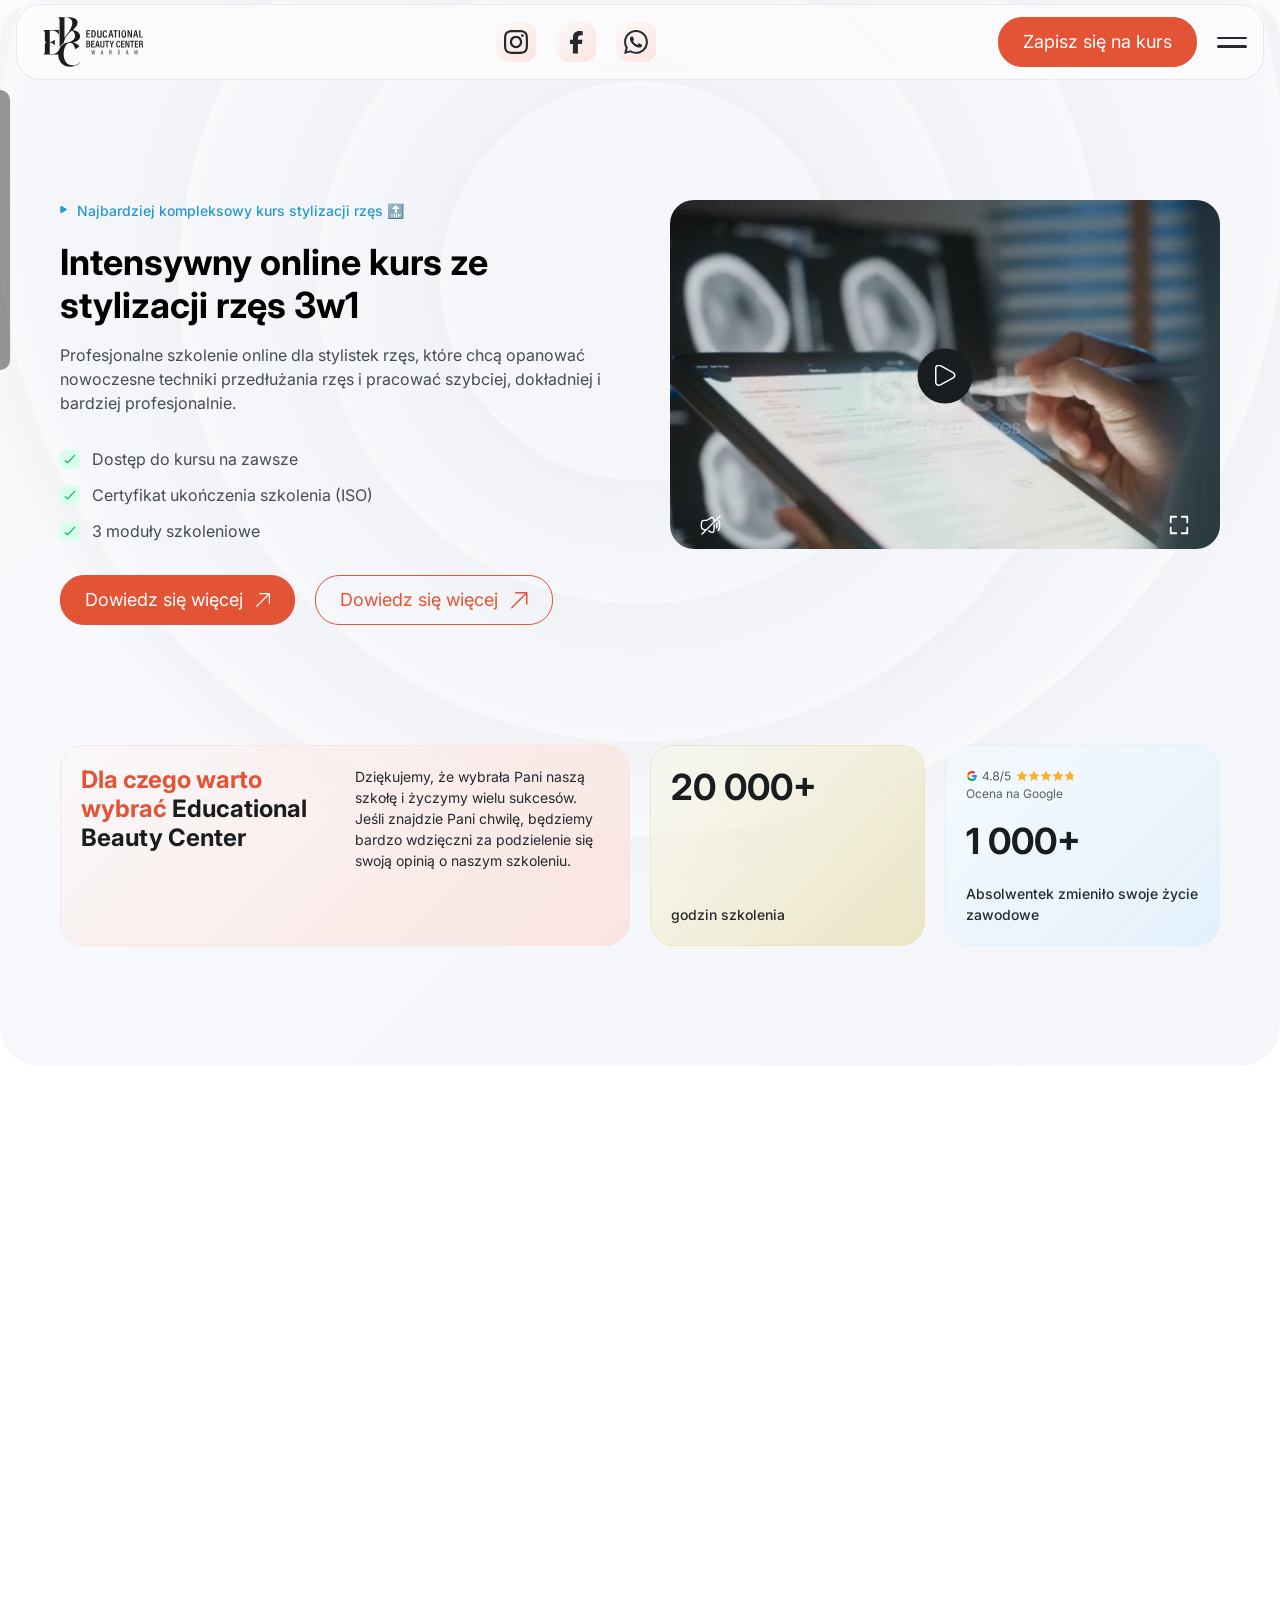
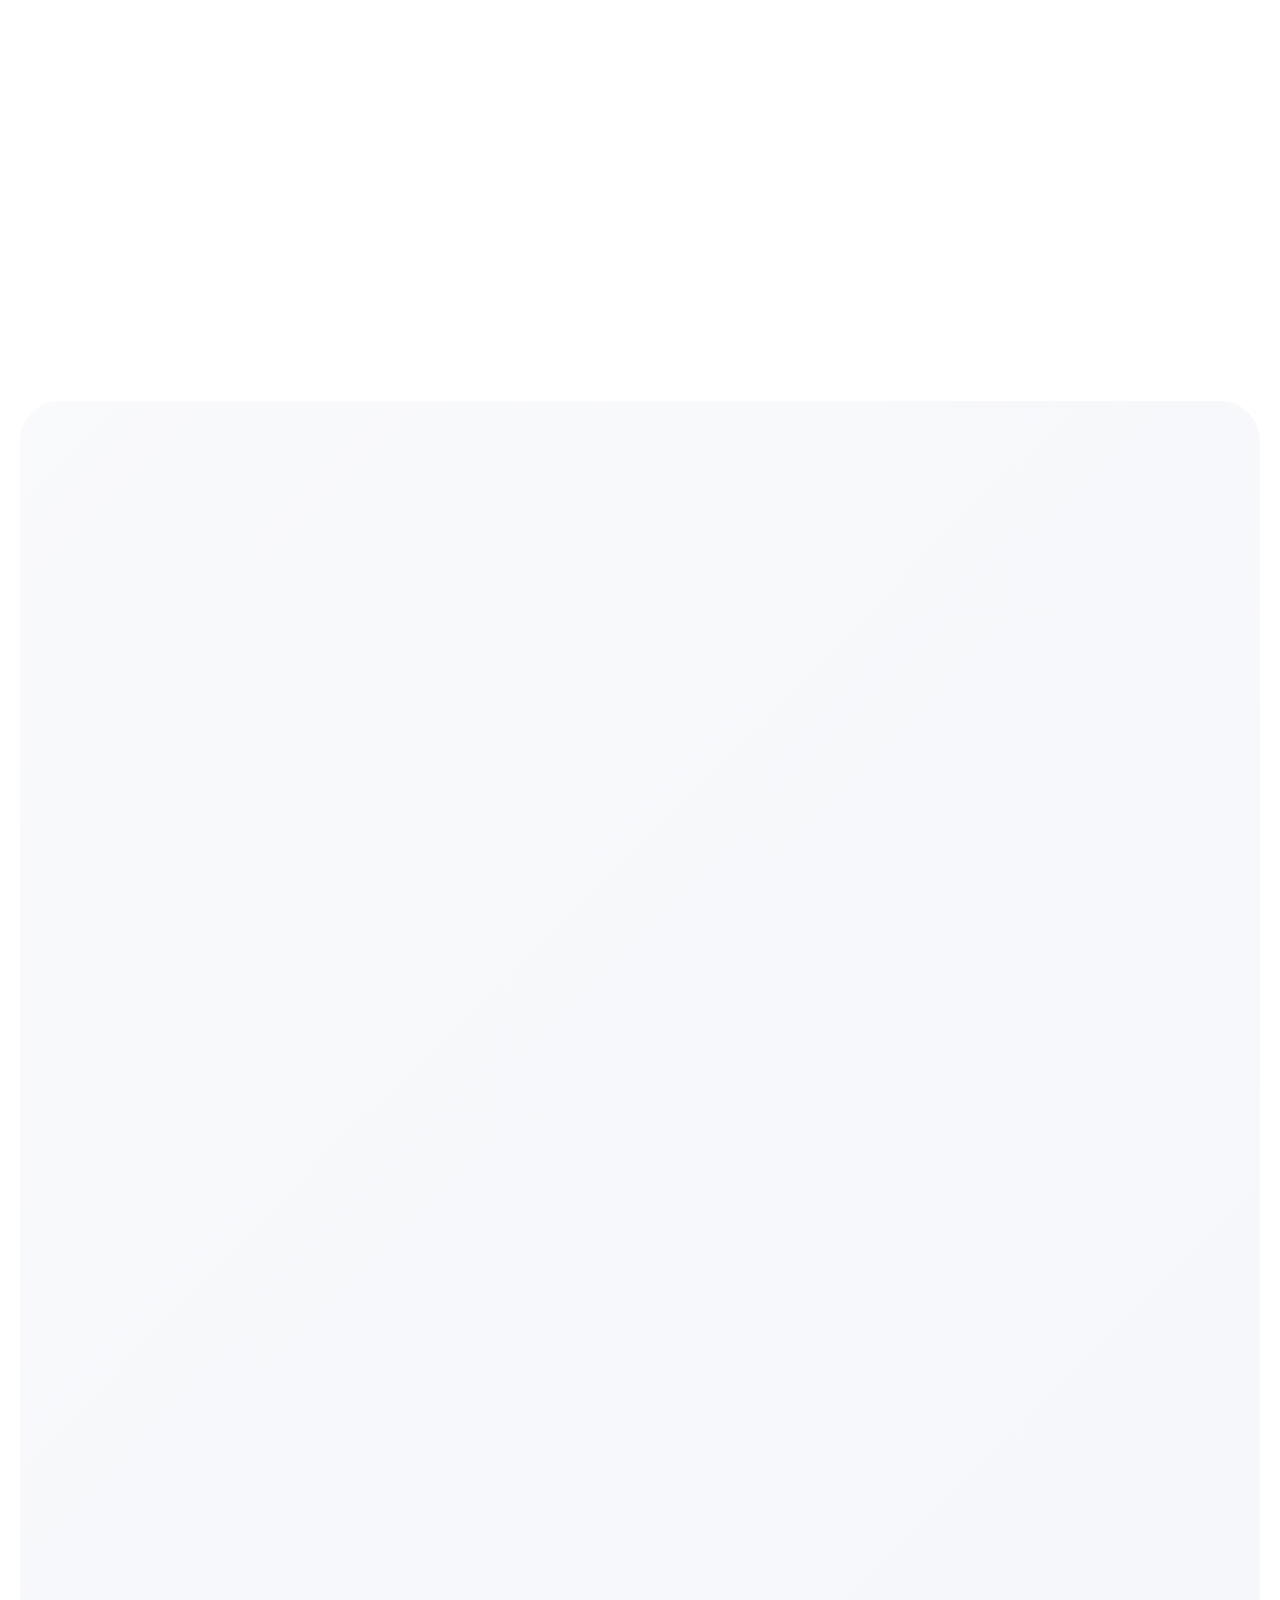
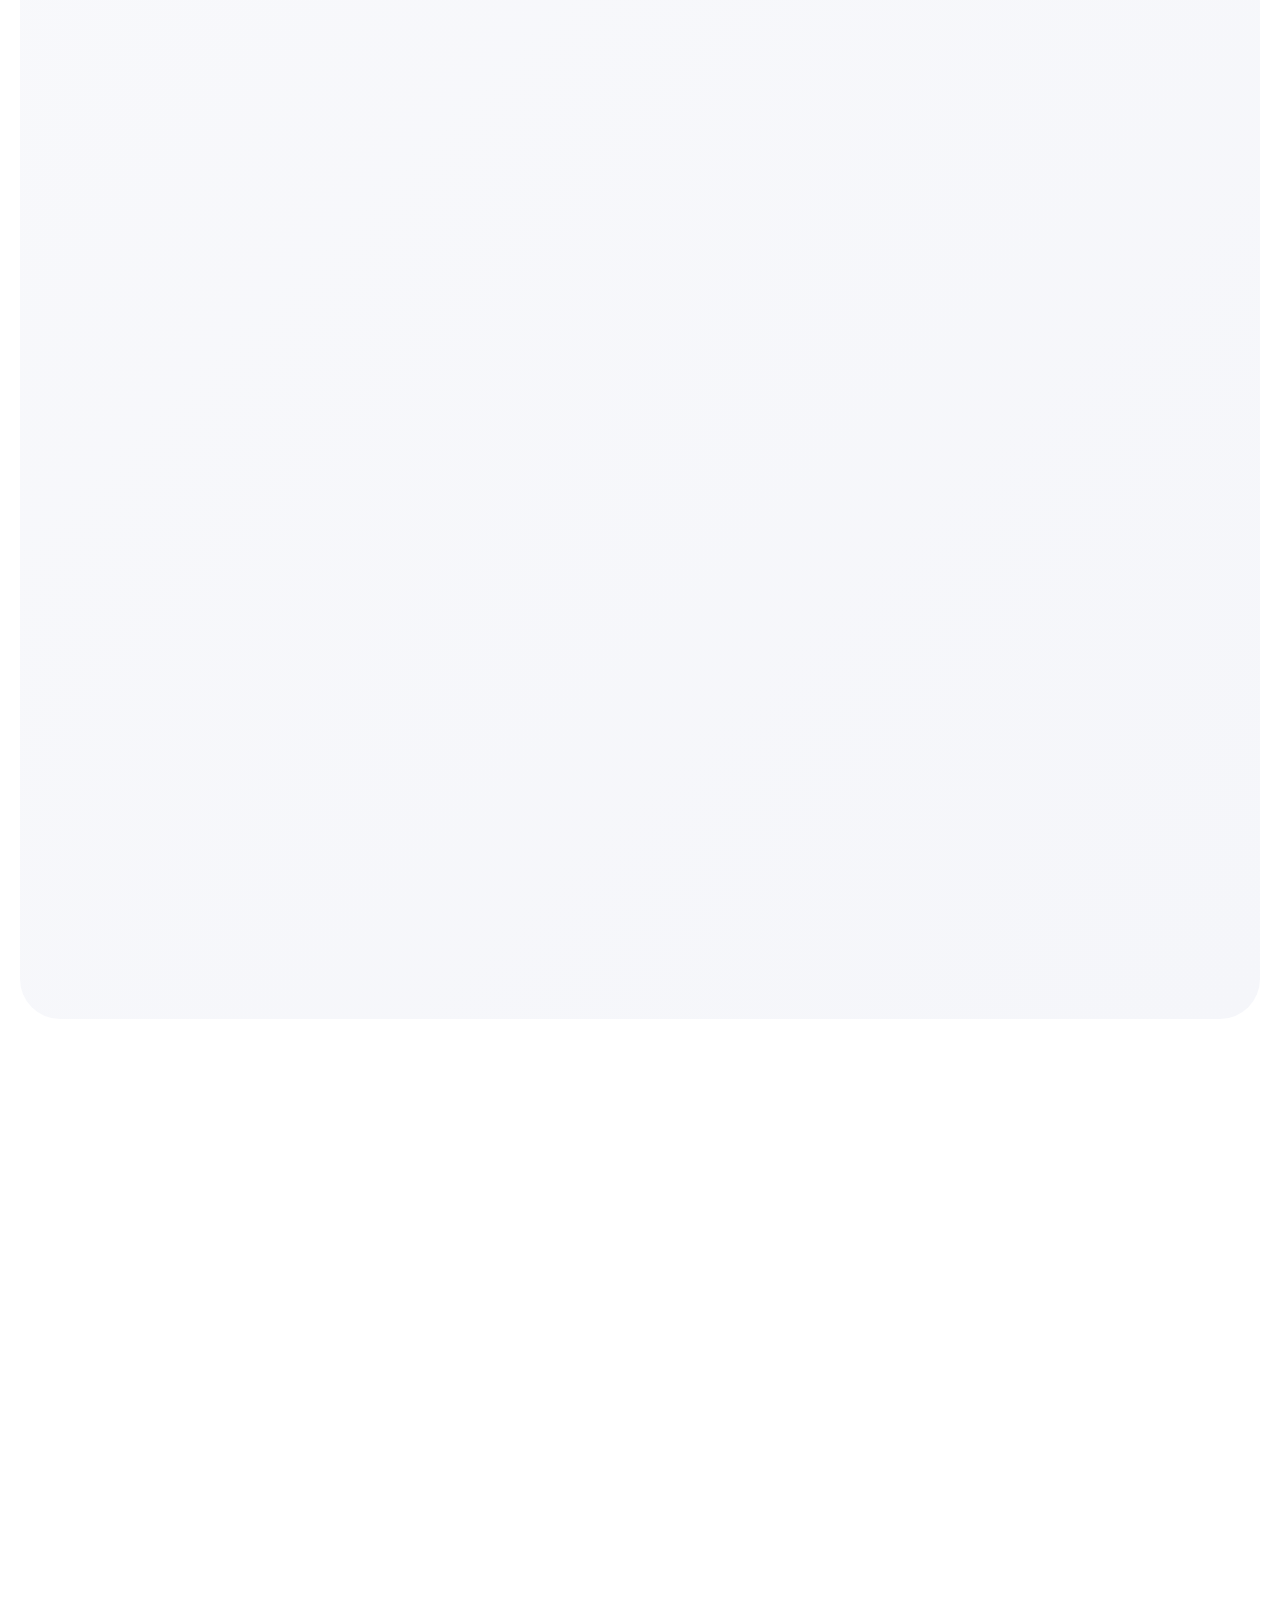
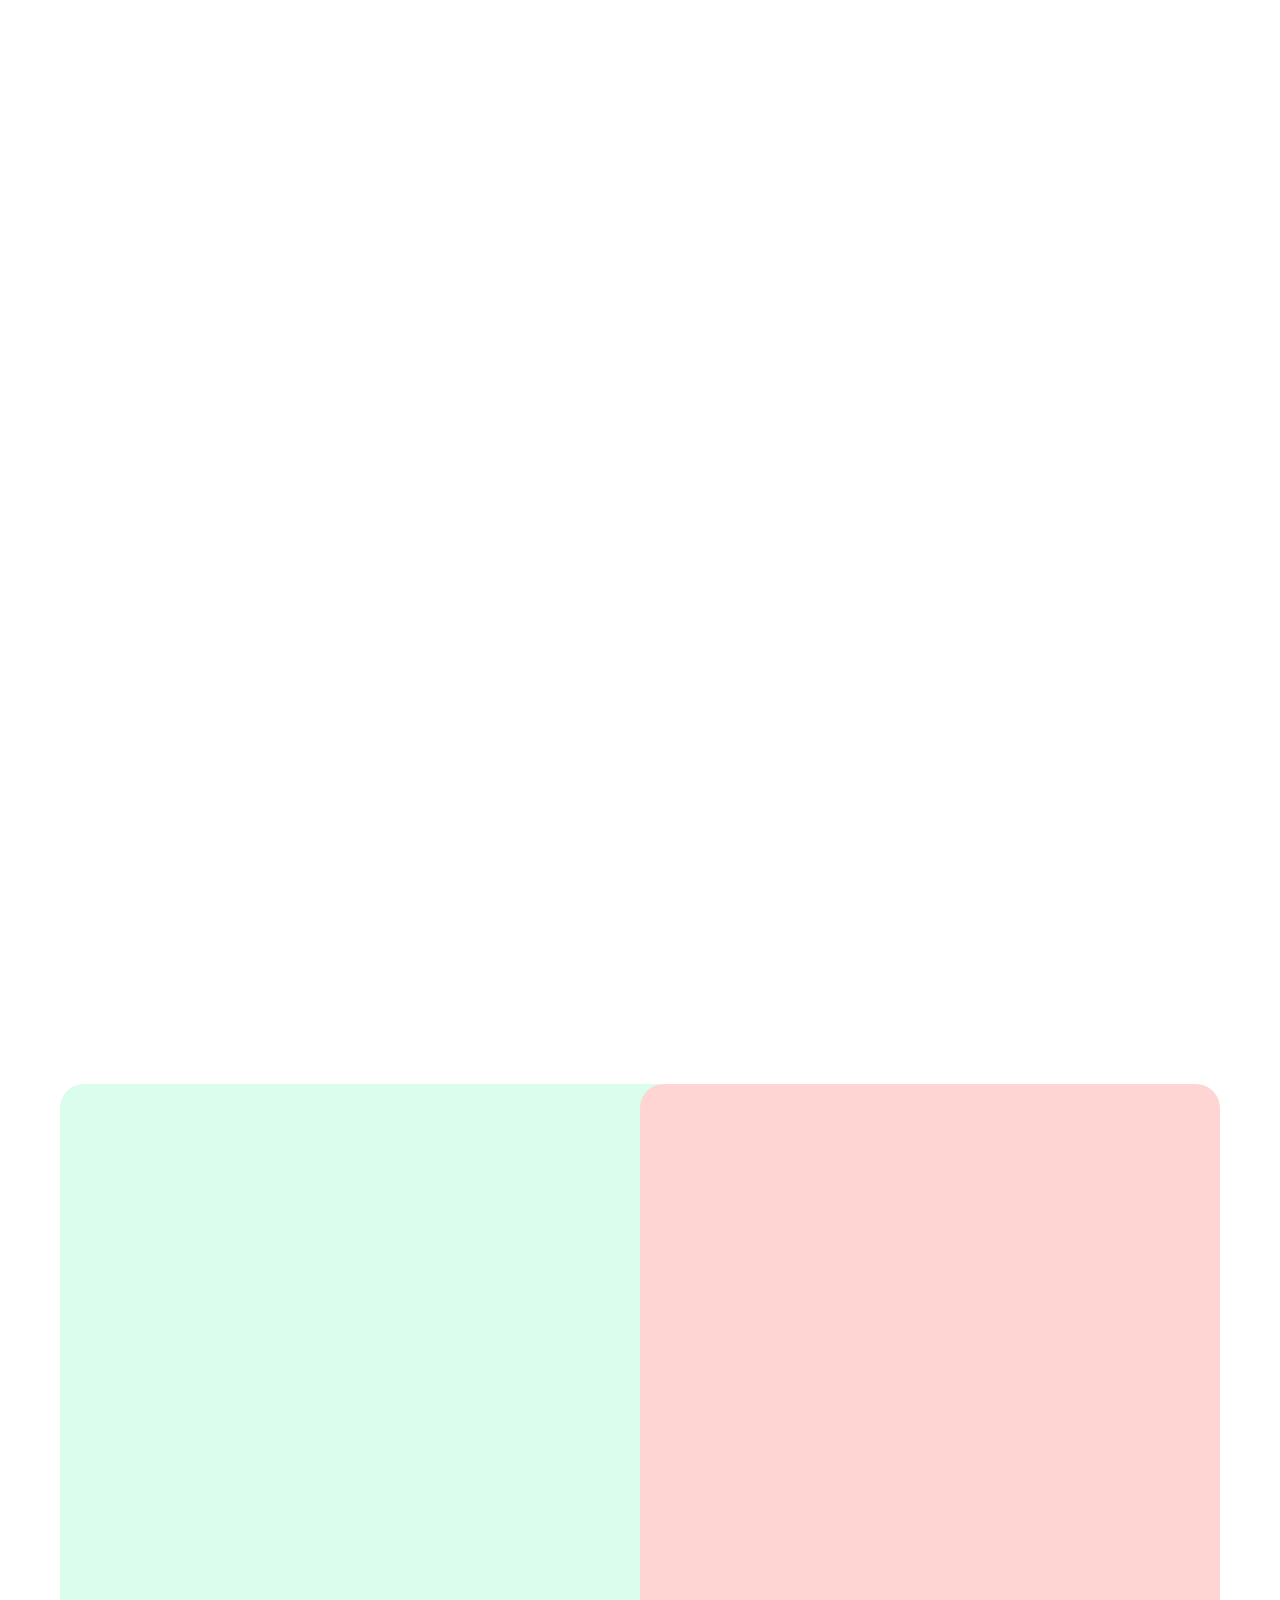
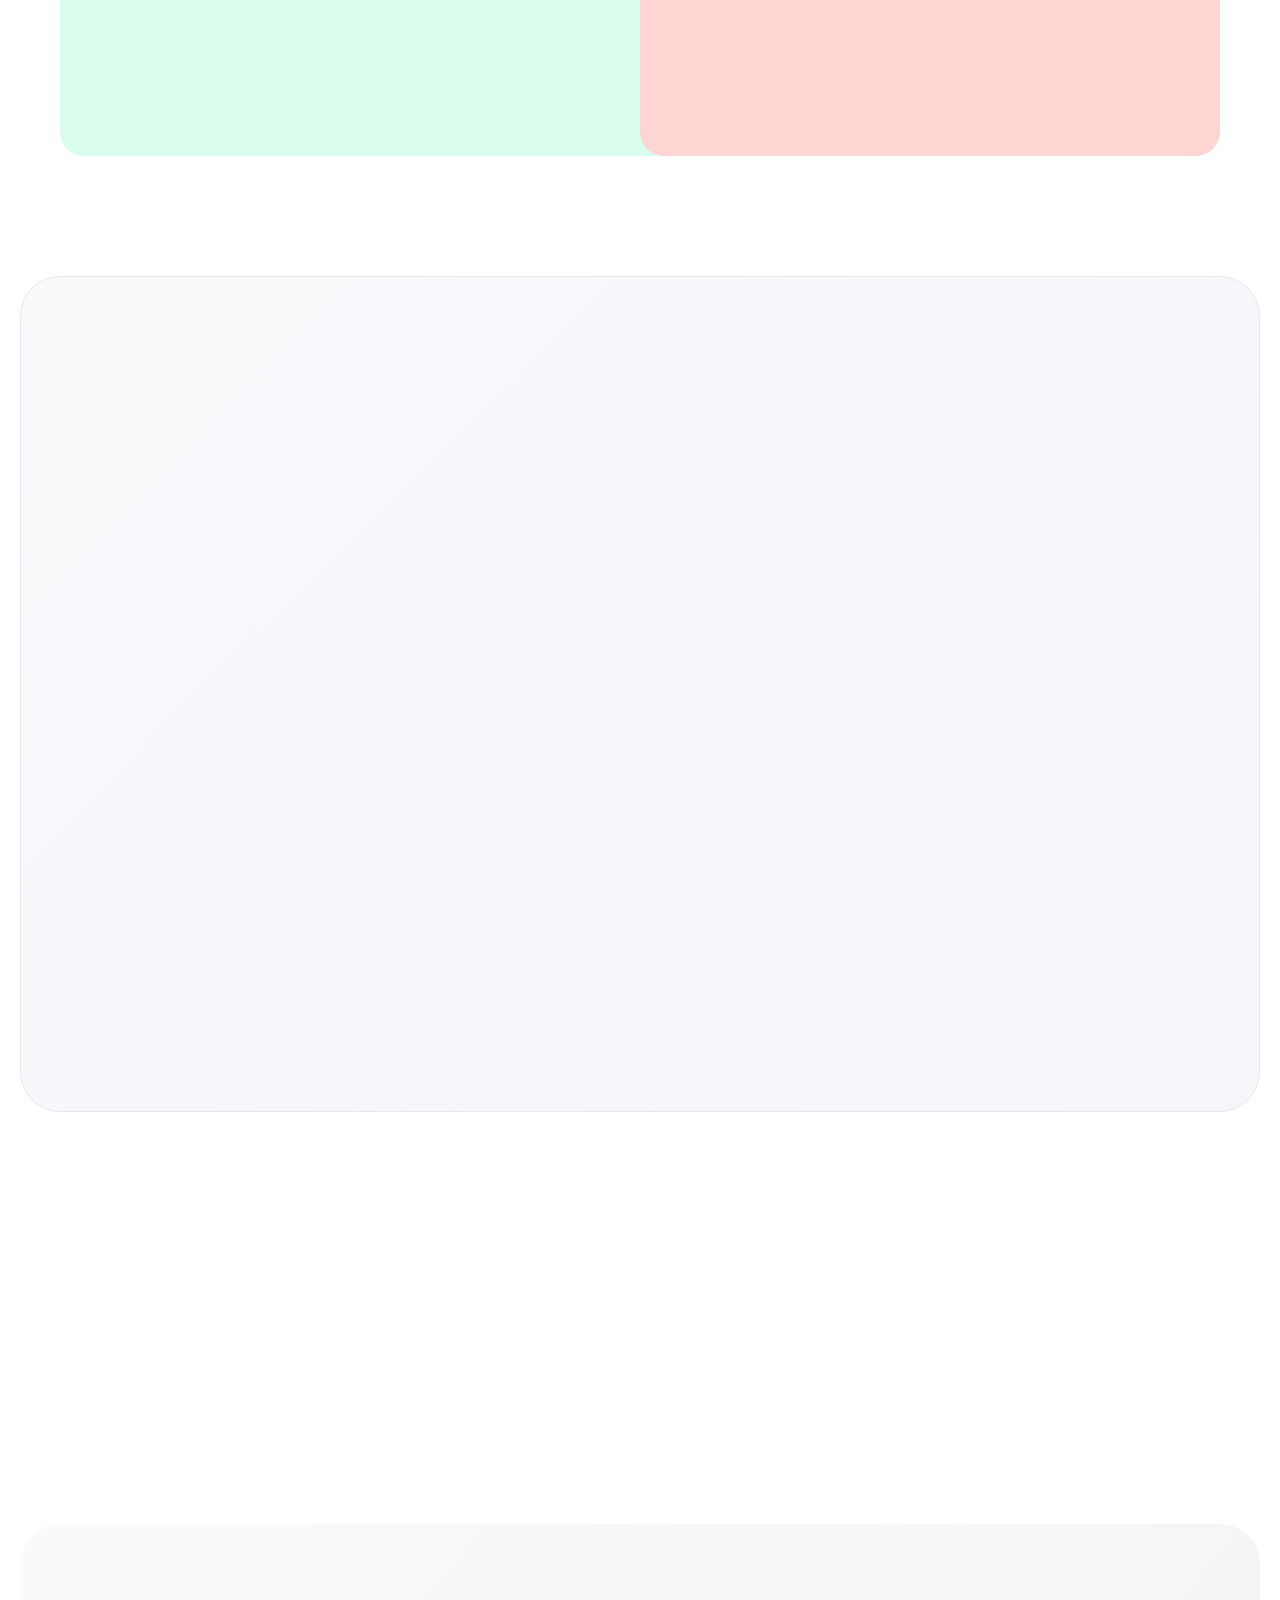
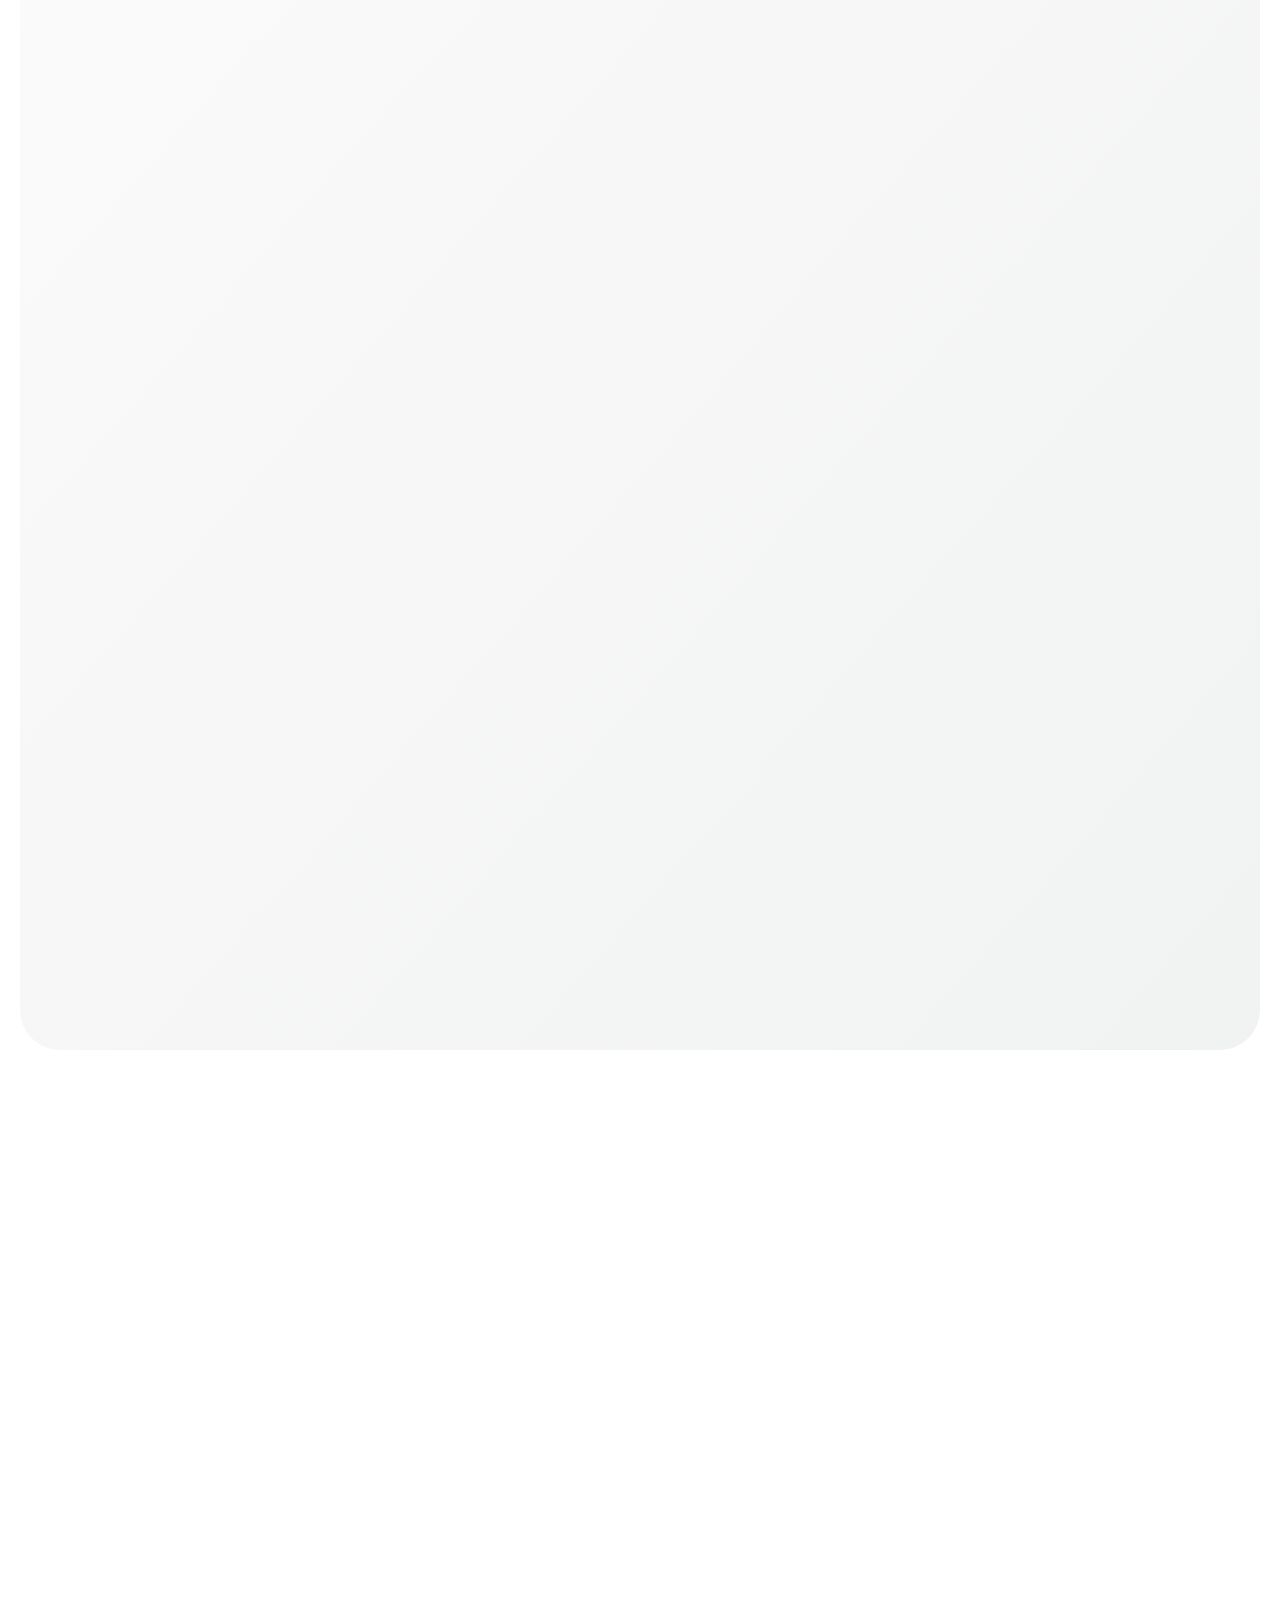
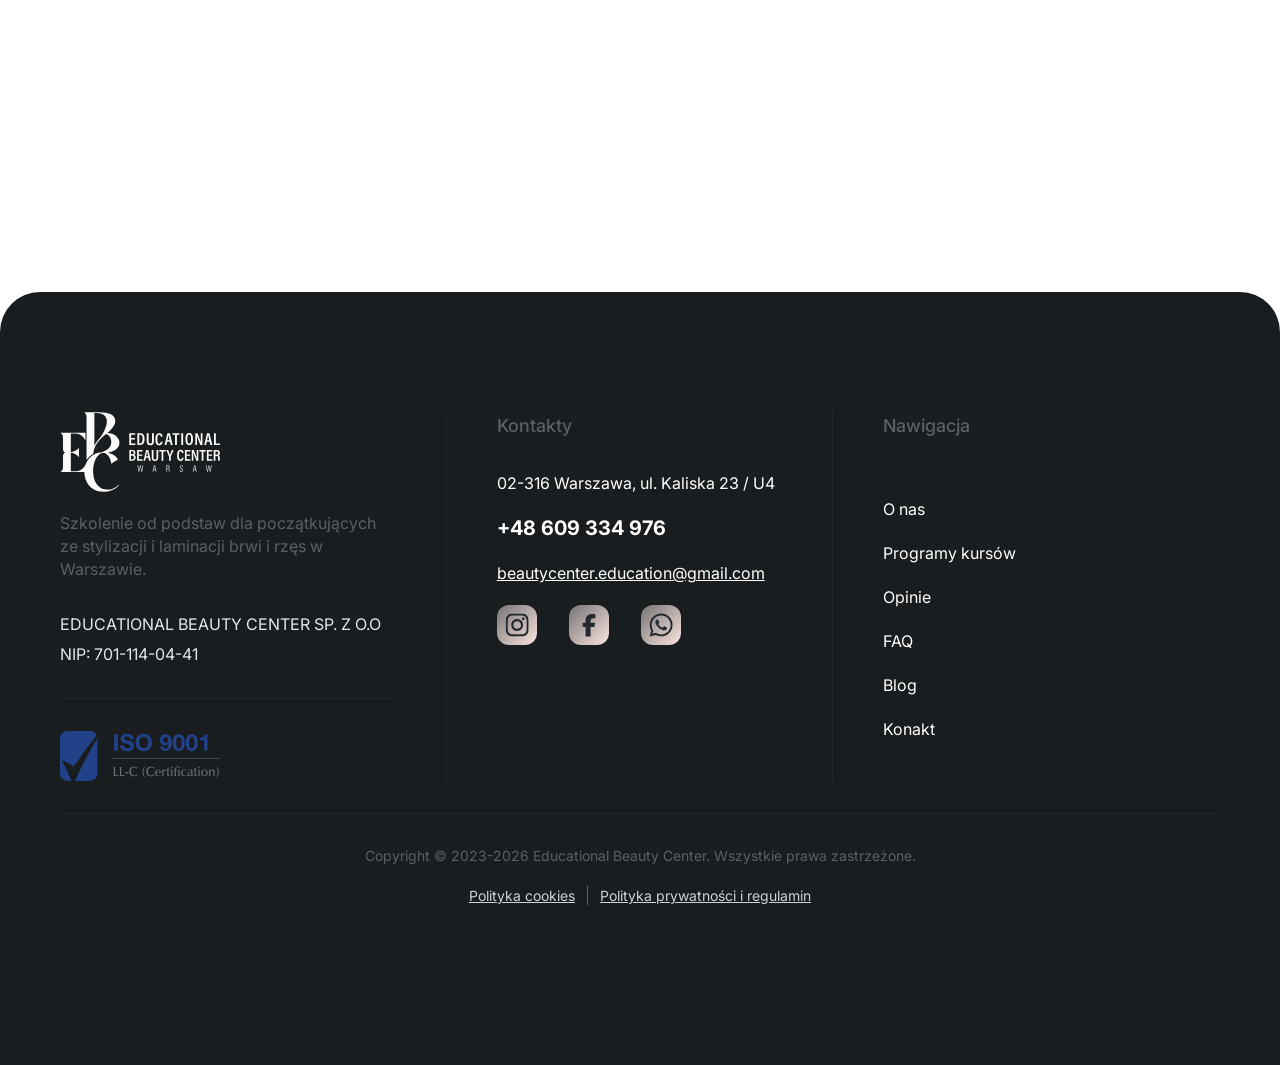
==== index.html @ dabadefb "Add files via upload" ====
<!doctype html>
<html lang="pl">
	<head>
		<style data-fls-preloader="true" rel="preload">
			body>*:not(.fls-preloader) {
		opacity: 0;
		visibility: hidden;
	}

	[data-fls-preloader-loaded] body>*:not(.fls-preloader) {
		transition: opacity 0.5s ease 0s;
		opacity: 1;
		visibility: visible;
	}
		</style>
		<meta charset="UTF-8">
		<meta name="viewport" content="width=device-width, initial-scale=1.0">
		<link rel="shortcut icon" href="./assets/img/favicon.ico">
		<script src="https://static.elfsight.com/platform/platform.js?v=1774445017364" async></script>
		<title>Home Page</title>
		<script type="module" crossorigin="" src="./js/index.min.js?v=1774445017364"></script>
		<link rel="modulepreload" crossorigin="" href="./js/common.min.js?v=1774445017364">
		<link rel="modulepreload" crossorigin="" href="./js/common.min2.js?v=1774445017364">
		<link rel="modulepreload" crossorigin="" href="./js/tel-form.min.js?v=1774445017364">
		<link rel="modulepreload" crossorigin="" href="./js/slider.min.js?v=1774445017364">
		<link rel="modulepreload" crossorigin="" href="./js/index.min2.js?v=1774445017364">
		<link rel="stylesheet" crossorigin="" href="./css/common.min.css?v=1774445017364">
		<link rel="stylesheet" crossorigin="" href="./css/tel-form.min.css?v=1774445017364">
		<link rel="stylesheet" crossorigin="" href="./css/slider.min.css?v=1774445017364">
		<link rel="stylesheet" crossorigin="" href="./css/index.min2.css?v=1774445017364">
		<link rel="stylesheet" crossorigin="" href="./css/index.min.css?v=1774445017364">
	</head>
	<body>
		<div class="wrapper">
			<header data-fls-header="" class="header">
				<div class="header__container">
					<a href="index.html" class="header__logo">
						<img src="./assets/img/logo.svg" alt="Logo">
					</a>
					<div class="header__menu menu">
						<nav class="menu__body">
							<ul class="menu__list">
								<li class="menu__item">
									<a href="#" class="menu__link">O nas</a>
								</li>
								<li class="menu__item">
									<div class="menu__item-row">
										<a href="#" class="menu__link menu__link--parent">Programy kursów</a>
										<button type="button" class="menu__toggle">
											<img src="./assets/img/icons/arrow-breadcrumbs.svg" alt="arrow">
										</button>
									</div>
									<div class="menu__external">
										<div class="menu__box sub-menu">
											<div class="sub-menu__wrapper">
												<ul class="sub-menu__list">
													<li class="sub-menu__item">
														<a href="#" class="sub-menu__link">
															Stylizacja brwi
															<svg width="8" height="14" viewbox="0 0 8 14" fill="none" xmlns="http://www.w3.org/2000/svg">
																<path d="M0.75 0.75L7 7L0.749999 13.25" stroke="black" stroke-width="1.5" stroke-linecap="round" stroke-linejoin="round"></path>
															</svg>
														</a>
														<div class="sub-menu__content">
															<ul>
																<li>
																	<a href="#">Stylizacja i laminacja brwi oraz rzęs 2w1</a>
																</li>
																<li>
																	<a href="#">Stylizacja i laminacja brwi</a>
																</li>
																<li>
																	<a href="#">Laminacja brwi i rzęs + pielęgnacja</a>
																</li>
															</ul>
														</div>
													</li>
													<li class="sub-menu__item">
														<a href="#" class="sub-menu__link">
															Stylizacja rzęs
															<svg width="8" height="14" viewbox="0 0 8 14" fill="none" xmlns="http://www.w3.org/2000/svg">
																<path d="M0.75 0.75L7 7L0.749999 13.25" stroke="black" stroke-width="1.5" stroke-linecap="round" stroke-linejoin="round"></path>
															</svg>
														</a>
														<div class="sub-menu__content">
															<ul>
																<li>
																	<a href="#">Kurs rzęs 1</a>
																</li>
																<li>
																	<a href="#">Kurs rzęs 2</a>
																</li>
															</ul>
														</div>
													</li>
													<li class="sub-menu__item">
														<a href="#" class="sub-menu__link">
															Depilacja
															<svg width="8" height="14" viewbox="0 0 8 14" fill="none" xmlns="http://www.w3.org/2000/svg">
																<path d="M0.75 0.75L7 7L0.749999 13.25" stroke="black" stroke-width="1.5" stroke-linecap="round" stroke-linejoin="round"></path>
															</svg>
														</a>
														<div class="sub-menu__content">
															<ul>
																<li>
																	<a href="#">Depilacja kurs</a>
																</li>
															</ul>
														</div>
													</li>
													<li class="sub-menu__item">
														<a href="#" class="sub-menu__link">
															Masaż
															<svg width="8" height="14" viewbox="0 0 8 14" fill="none" xmlns="http://www.w3.org/2000/svg">
																<path d="M0.75 0.75L7 7L0.749999 13.25" stroke="black" stroke-width="1.5" stroke-linecap="round" stroke-linejoin="round"></path>
															</svg>
														</a>
														<div class="sub-menu__content">
															<ul>
																<li>
																	<a href="#">Masaż kurs</a>
																</li>
															</ul>
														</div>
													</li>
													<li class="sub-menu__item sub-menu__item--bt">
														<a href="#" class="sub-menu__link">
															<span>Szkolenia online</span>
															<svg width="8" height="14" viewbox="0 0 8 14" fill="none" xmlns="http://www.w3.org/2000/svg">
																<path d="M0.75 0.75L7 7L0.749999 13.25" stroke="black" stroke-width="1.5" stroke-linecap="round" stroke-linejoin="round"></path>
															</svg>
														</a>
														<div class="sub-menu__content sub-menu__content--pos">
															<ul>
																<li>
																	<a href="#">Masaż kurs</a>
																</li>
															</ul>
														</div>
													</li>
												</ul>
											</div>
										</div>
									</div>
								</li>
								<li class="menu__item">
									<a href="#" class="menu__link">Opinie</a>
								</li>
								<li class="menu__item">
									<a href="#" class="menu__link">FAQ</a>
								</li>
								<li class="menu__item">
									<a href="#" class="menu__link">Blog</a>
								</li>
								<li class="menu__item">
									<a href="#footer" class="menu__link">Kontakt</a>
								</li>
							</ul>
							<div class="menu__contacts">
								<a href="tel:48609334976" class="menu__phone">
									<img src="./assets/img/icons/phone-mobile.svg" alt="icon">
									+48 609 334 976
								</a>
								<a href="mailto:beautycenter.education@gmail.com" class="menu__mail">
									<img src="./assets/img/icons/envelope.svg" alt="icon">
									beautycenter.education@gmail.com
								</a>
							</div>
						</nav>
					</div>
					<ul data-fls-dynamic=".menu__body, 767.98" class="header__social social-header">
						<li class="social-header__item">
							<a href="#" class="social-header__link">
								<svg viewbox="0 0 24 24" fill="none" xmlns="http://www.w3.org/2000/svg">
									<g clip-path="url(#clip0_9004_758)">
										<path d="M12 2.16094C15.2063 2.16094 15.5859 2.175 16.8469 2.23125C18.0187 2.28281 18.6516 2.47969 19.0734 2.64375C19.6313 2.85938 20.0344 3.12188 20.4516 3.53906C20.8734 3.96094 21.1313 4.35938 21.3469 4.91719C21.5109 5.33906 21.7078 5.97656 21.7594 7.14375C21.8156 8.40937 21.8297 8.78906 21.8297 11.9906C21.8297 15.1969 21.8156 15.5766 21.7594 16.8375C21.7078 18.0094 21.5109 18.6422 21.3469 19.0641C21.1313 19.6219 20.8687 20.025 20.4516 20.4422C20.0297 20.8641 19.6313 21.1219 19.0734 21.3375C18.6516 21.5016 18.0141 21.6984 16.8469 21.75C15.5813 21.8062 15.2016 21.8203 12 21.8203C8.79375 21.8203 8.41406 21.8062 7.15313 21.75C5.98125 21.6984 5.34844 21.5016 4.92656 21.3375C4.36875 21.1219 3.96562 20.8594 3.54844 20.4422C3.12656 20.0203 2.86875 19.6219 2.65312 19.0641C2.48906 18.6422 2.29219 18.0047 2.24062 16.8375C2.18438 15.5719 2.17031 15.1922 2.17031 11.9906C2.17031 8.78438 2.18438 8.40469 2.24062 7.14375C2.29219 5.97187 2.48906 5.33906 2.65312 4.91719C2.86875 4.35938 3.13125 3.95625 3.54844 3.53906C3.97031 3.11719 4.36875 2.85938 4.92656 2.64375C5.34844 2.47969 5.98594 2.28281 7.15313 2.23125C8.41406 2.175 8.79375 2.16094 12 2.16094ZM12 0C8.74219 0 8.33438 0.0140625 7.05469 0.0703125C5.77969 0.126563 4.90312 0.332812 4.14375 0.628125C3.35156 0.9375 2.68125 1.34531 2.01562 2.01562C1.34531 2.68125 0.9375 3.35156 0.628125 4.13906C0.332812 4.90313 0.126563 5.775 0.0703125 7.05C0.0140625 8.33437 0 8.74219 0 12C0 15.2578 0.0140625 15.6656 0.0703125 16.9453C0.126563 18.2203 0.332812 19.0969 0.628125 19.8563C0.9375 20.6484 1.34531 21.3188 2.01562 21.9844C2.68125 22.65 3.35156 23.0625 4.13906 23.3672C4.90313 23.6625 5.775 23.8687 7.05 23.925C8.32969 23.9812 8.7375 23.9953 11.9953 23.9953C15.2531 23.9953 15.6609 23.9812 16.9406 23.925C18.2156 23.8687 19.0922 23.6625 19.8516 23.3672C20.6391 23.0625 21.3094 22.65 21.975 21.9844C22.6406 21.3188 23.0531 20.6484 23.3578 19.8609C23.6531 19.0969 23.8594 18.225 23.9156 16.95C23.9719 15.6703 23.9859 15.2625 23.9859 12.0047C23.9859 8.74688 23.9719 8.33906 23.9156 7.05938C23.8594 5.78438 23.6531 4.90781 23.3578 4.14844C23.0625 3.35156 22.6547 2.68125 21.9844 2.01562C21.3188 1.35 20.6484 0.9375 19.8609 0.632812C19.0969 0.3375 18.225 0.13125 16.95 0.075C15.6656 0.0140625 15.2578 0 12 0Z"></path>
										<path d="M12 5.83594C8.59688 5.83594 5.83594 8.59688 5.83594 12C5.83594 15.4031 8.59688 18.1641 12 18.1641C15.4031 18.1641 18.1641 15.4031 18.1641 12C18.1641 8.59688 15.4031 5.83594 12 5.83594ZM12 15.9984C9.79219 15.9984 8.00156 14.2078 8.00156 12C8.00156 9.79219 9.79219 8.00156 12 8.00156C14.2078 8.00156 15.9984 9.79219 15.9984 12C15.9984 14.2078 14.2078 15.9984 12 15.9984Z"></path>
										<path d="M19.8469 5.59214C19.8469 6.38902 19.2 7.0312 18.4078 7.0312C17.6109 7.0312 16.9688 6.38433 16.9688 5.59214C16.9688 4.79526 17.6156 4.15308 18.4078 4.15308C19.2 4.15308 19.8469 4.79995 19.8469 5.59214Z"></path>
									</g>
									<defs>
										<clipPath id="clip0_9004_758">
											<rect width="24" height="24" fill="white"></rect>
										</clipPath>
									</defs>
								</svg>
							</a>
						</li>
						<li class="social-header__item">
							<a href="#" class="social-header__link">
								<svg viewbox="0 0 24 24" fill="none" xmlns="http://www.w3.org/2000/svg">
									<path d="M8.88629 14.0889V23.3906H13.9592V14.0889H17.7419L18.5291 9.81193H13.9592V8.29881C13.9592 6.03788 14.8469 5.172 17.1384 5.172C17.8513 5.172 18.4242 5.18949 18.7565 5.22448V1.34548C18.1312 1.17493 16.6005 1 15.7172 1C11.0423 1 8.88629 3.20845 8.88629 7.97082V9.81193H6V14.0889H8.88629Z" fill="#24292E"></path>
								</svg>
							</a>
						</li>
						<li class="social-header__item">
							<a href="#" class="social-header__link">
								<svg viewbox="0 0 24 24" fill="none" xmlns="http://www.w3.org/2000/svg">
									<path d="M0 23.9999L1.687 17.837C0.645998 16.033 0.0989998 13.988 0.0999998 11.891C0.103 5.33499 5.43799 0 11.993 0C15.174 0.000999998 18.16 1.24 20.406 3.48799C22.6509 5.73599 23.8869 8.72398 23.8859 11.902C23.8829 18.459 18.548 23.7939 11.993 23.7939C10.003 23.7929 8.04198 23.2939 6.30499 22.346L0 23.9999ZM6.59698 20.193C8.27298 21.188 9.87298 21.784 11.989 21.785C17.437 21.785 21.875 17.351 21.878 11.9C21.88 6.43798 17.463 2.01 11.997 2.008C6.54499 2.008 2.11 6.44199 2.108 11.892C2.107 14.117 2.75899 15.783 3.85399 17.526L2.85499 21.174L6.59698 20.193ZM17.984 14.729C17.91 14.605 17.712 14.531 17.414 14.382C17.117 14.233 15.656 13.514 15.383 13.415C15.111 13.316 14.913 13.266 14.714 13.564C14.516 13.861 13.946 14.531 13.773 14.729C13.6 14.927 13.426 14.952 13.129 14.803C12.832 14.654 11.874 14.341 10.739 13.328C9.85598 12.54 9.25898 11.567 9.08598 11.269C8.91298 10.972 9.06798 10.811 9.21598 10.663C9.34998 10.53 9.51298 10.316 9.66198 10.142C9.81298 9.96998 9.86198 9.84598 9.96198 9.64698C10.061 9.44898 10.012 9.27498 9.93698 9.12598C9.86198 8.97798 9.26798 7.51498 9.02098 6.91998C8.77898 6.34099 8.53398 6.41899 8.35198 6.40999L7.78198 6.39999C7.58398 6.39999 7.26198 6.47399 6.98998 6.77199C6.71798 7.06998 5.94999 7.78798 5.94999 9.25098C5.94999 10.714 7.01498 12.127 7.16298 12.325C7.31198 12.523 9.25798 15.525 12.239 16.812C12.948 17.118 13.502 17.301 13.933 17.438C14.645 17.664 15.293 17.632 15.805 17.556C16.376 17.471 17.563 16.837 17.811 16.143C18.059 15.448 18.059 14.853 17.984 14.729Z" fill="#24292E"></path>
								</svg>
							</a>
						</li>
					</ul>
					<div class="header__actions">
						<!-- <a href="#contacts" data-fls-button class="header__button button">Kupuję kurs</a> -->
						<div data-fls-dynamic=".menu__list, 1300" class="header__line">
							<select name="lang" class="header__lang" data-fls-select="">
								<!--
<option value="1" selected>PL polski</option>
<option value="2">UA українська</option>
<option value="3">RU русский</option>
-->
								<option value="1" selected>PL</option>
								<option value="2">UA</option>
								<option value="3">RU</option>
							</select>
						</div>
						<a href="#" data-fls-button="" class="header__button button">Zapisz się na kurs</a>
						<button type="button" data-fls-menu="" class="icon-menu">
							<span></span>
						</button>
					</div>
				</div>
			</header>
			<main class="page">
				<div class="btn-up">
					<img src="./assets/img/icons/arrow.svg" alt="Image">
				</div>
				<script src="https://cdn.jsdelivr.net/npm/intl-tel-input@18.1.1/build/js/intlTelInput.min.js?v=1774445017364"></script>
				<link rel="stylesheet" href="https://cdn.jsdelivr.net/npm/intl-tel-input@18.1.1/build/css/intlTelInput.min.css?v=1774445017364">
				<div class="page__home">
					<section class="hero">
						<div class="hero__box">
							<div class="hero__container">
								<div class="hero__top">
									<div class="hero__content content-hero">
										<div class="content-hero__subtitle">
											<!-- <img src="@img/icons/rectangle-blue.svg" alt="icon"> -->
											Najbardziej kompleksowy kurs stylizacji rzęs 🔝
										</div>
										<h1 class="content-hero__title">Intensywny online kurs ze stylizacji rzęs 3w1</h1>
										<div class="content-hero__text">
											Profesjonalne szkolenie online dla stylistek rzęs, które chcą opanować nowoczesne techniki przedłużania rzęs i pracować
							szybciej, dokładniej i bardziej profesjonalnie.
										</div>
										<!--
<ul class="content-hero__tags">
<li class="hero__tag tag">Klasyka + objętości 2–3D</li>
<li class="hero__tag tag">System UV</li>
<li class="hero__tag tag">Maszynowe przedłużanie rzęs</li>
</ul>
-->
										<ul class="content-hero__list">
											<li class="content-hero__item">
												<img src="./assets/img/icons/check-green.svg" alt="icon">
												Dostęp do kursu na zawsze
											</li>
											<li class="content-hero__item">
												<img src="./assets/img/icons/check-green.svg" alt="icon">
												Certyfikat ukończenia szkolenia (ISO)
											</li>
											<li class="content-hero__item">
												<img src="./assets/img/icons/check-green.svg" alt="icon">
												3 moduły szkoleniowe
											</li>
										</ul>
										<!--
<div class="content-hero__statistic statistic-hero">
<div class="statistic-hero__column">
<div class="statistic-hero__value">350+</div>
<div class="statistic-hero__info">Absolwentek zmieniło <br> życie zawodowe</div>
</div>
<div class="statistic-hero__column">
<div class="statistic-hero__value">4.8/5</div>
<div class="statistic-hero__info">
<img src="@img/icons/google-reviews.svg" alt="google-reviews">
Ocena na Google
</div>
</div>
</div>
-->
										<div class="content-hero__btns">
											<a href="#" data-fls-button="" class="hero__button button">
												Dowiedz się więcej
												<img src="./assets/img/icons/arrow.svg" alt="arrow">
											</a>
											<a href="#" data-fls-button="" class="hero__button button button--border">
												Dowiedz się więcej
												<svg viewbox="0 0 17 17" fill="none" xmlns="http://www.w3.org/2000/svg">
													<path fill-rule="evenodd" clip-rule="evenodd" d="M4.5 4.91738e-07L15.75 0C15.9489 0 16.1397 0.0790176 16.2803 0.21967C16.421 0.360322 16.5 0.551088 16.5 0.75V12C16.5 12.4142 16.1642 12.75 15.75 12.75C15.3358 12.75 15 12.4142 15 12V2.56066L1.28033 16.2803C0.987437 16.5732 0.512563 16.5732 0.21967 16.2803C-0.0732233 15.9874 -0.0732233 15.5126 0.21967 15.2197L13.9393 1.5L4.5 1.5C4.08579 1.5 3.75 1.16421 3.75 0.75C3.75 0.335787 4.08579 4.91738e-07 4.5 4.91738e-07Z"></path>
												</svg>
											</a>
										</div>
									</div>
									<div class="hero__video video">
										<div class="video__box">
											<video poster="./assets/img/video-poster.png" class="video__item" controlslist="nodownload" loop playsinline="" muted autoplay preload="metadata">
												<source src="./assets/video/hero-video.mp4" type="video/mp4">
												<!-- <source src="@video/hero-video.mp4" type="video/mp4"> -->
											</video>
											<div class="video__nav nav-video is-hidden">
												<button class="nav-video__btn-play">
													<img src="./assets/img/icons/play.svg" alt="Play">
												</button>
												<button class="nav-video__btn-pause">
													<img src="./assets/img/icons/pause.svg" alt="Pause">
												</button>
												<button class="nav-video__btn-mute">
													<img src="./assets/img/icons/sound-off.svg" alt="Sound-on">
												</button>
												<button class="nav-video__btn-fullscreen">
													<img src="./assets/img/icons/fullscreen.svg" alt="Fullscreen">
												</button>
											</div>
										</div>
									</div>
								</div>
								<div class="hero__bottom">
									<div class="hero__items statistic-block">
										<div data-fls-watcher="" data-fls-watcher-once="" data-fls-watcher-threshold="0.3" class="statistic-block__item big-item-statistic-block">
											<h3 class="big-item-statistic-block__title">
												<span>Dla czego warto wybrać</span>
												Educational Beauty Center
											</h3>
											<div class="big-item-statistic-block__text">
												Dziękujemy, że wybrała Pani naszą szkołę i życzymy wielu sukcesów. Jeśli znajdzie Pani chwilę, będziemy bardzo wdzięczni
							za podzielenie się swoją opinią o naszym szkoleniu.
											</div>
										</div>
										<div data-fls-watcher="" data-fls-watcher-once="" data-fls-watcher-threshold="0.3" class="statistic-block__item item-statistic-block">
											<div class="item-statistic-block__num">20 000+</div>
											<div class="item-statistic-block__text">godzin szkolenia</div>
										</div>
										<div data-fls-watcher="" data-fls-watcher-once="" data-fls-watcher-threshold="0.3" class="statistic-block__item item-statistic-block">
											<div class="item-statistic-block__rating">
												<div class="item-statistic-block__icon">
													<img src="./assets/img/icons/rating-google.svg" alt="Rating google">
												</div>
												<span>Ocena na Google</span>
											</div>
											<div class="item-statistic-block__num">1 000+</div>
											<div class="item-statistic-block__text">Absolwentek zmieniło swoje życie zawodowe</div>
										</div>
									</div>
								</div>
							</div>
						</div>
					</section>
					<section class="benefits">
						<div class="benefits__container">
							<div data-fls-watcher="" data-fls-watcher-once="" data-fls-watcher-threshold="0.3" class="benefits__header-block header-block header-block--mw">
								<div class="header-block__subtitle">
									<!-- <img src="@img/icons/rectangle-blue.svg" alt="icon"> -->
									Kurs jest idealny dla
								</div>
								<h2 class="header-block__title">Zalety nauki w Educational Beauty Center</h2>
								<div class="header-block__text">Nie obiecujemy cudów, dajemy Ci konkretne umiejętności.</div>
							</div>
							<ul data-fls-watcher="" data-fls-watcher-once="" data-fls-watcher-threshold="0.2" class="benefits__list">
								<li data-fls-watcher="" data-fls-watcher-once="" data-fls-watcher-threshold="0.3" class="benefits__item item-benefits">
									<div class="item-benefits__icon">
										<img src="./assets/img/icons/big-lock.svg" alt="icon">
									</div>
									<div class="item-benefits__subtitle">3 technologie w jednym kursie</div>
									<div class="item-benefits__text">
										Poznasz technologię UV oraz technikę maszynową, które pozwalają pracować szybciej i bardziej precyzyjnie.
									</div>
								</li>
								<li data-fls-watcher="" data-fls-watcher-once="" data-fls-watcher-threshold="0.3" class="benefits__item item-benefits">
									<div class="item-benefits__icon">
										<img src="./assets/img/icons/big-lock.svg" alt="icon">
									</div>
									<div class="item-benefits__subtitle">3 technologie w jednym kursie</div>
									<div class="item-benefits__text">
										Poznasz technologię UV oraz technikę maszynową, które pozwalają pracować szybciej i bardziej precyzyjnie.
									</div>
								</li>
								<li data-fls-watcher="" data-fls-watcher-once="" data-fls-watcher-threshold="0.3" class="benefits__item item-benefits">
									<div class="item-benefits__icon">
										<img src="./assets/img/icons/big-lock.svg" alt="icon">
									</div>
									<div class="item-benefits__subtitle">One zaczynały od zera. Ty też możesz w jednym kursie</div>
									<div class="item-benefits__text">
										Poznasz technologię UV oraz technikę maszynową, które pozwalają pracować szybciej i bardziej precyzyjnie.
									</div>
								</li>
								<li data-fls-watcher="" data-fls-watcher-once="" data-fls-watcher-threshold="0.3" class="benefits__item item-benefits">
									<div class="item-benefits__icon">
										<img src="./assets/img/icons/big-lock.svg" alt="icon">
									</div>
									<div class="item-benefits__subtitle">3 technologie w jednym kursie</div>
									<div class="item-benefits__text">
										Poznasz technologię UV oraz technikę maszynową, które pozwalają pracować szybciej i bardziej precyzyjnie.
									</div>
								</li>
								<li data-fls-watcher="" data-fls-watcher-once="" data-fls-watcher-threshold="0.3" class="benefits__item item-benefits">
									<div class="item-benefits__icon">
										<img src="./assets/img/icons/big-lock.svg" alt="icon">
									</div>
									<div class="item-benefits__subtitle">3 technologie w jednym kursie</div>
									<div class="item-benefits__text">
										Poznasz technologię UV oraz technikę maszynową, które pozwalają pracować szybciej i bardziej precyzyjnie.
									</div>
								</li>
								<li data-fls-watcher="" data-fls-watcher-once="" data-fls-watcher-threshold="0.3" class="benefits__item item-benefits">
									<div class="item-benefits__icon">
										<img src="./assets/img/icons/big-lock.svg" alt="icon">
									</div>
									<div class="item-benefits__subtitle">3 technologie w jednym kursie</div>
									<div class="item-benefits__text">
										Poznasz technologię UV oraz technikę maszynową, które pozwalają pracować szybciej i bardziej precyzyjnie.
									</div>
								</li>
							</ul>
						</div>
					</section>
					<section id="gallery" class="gallery">
						<div class="gallery__container">
							<div data-fls-watcher="" data-fls-watcher-once="" data-fls-watcher-threshold="0.3" class="gallery__header-block header-block header-block--mw">
								<div class="header-block__subtitle">
									<!-- <img src="@img/icons/rectangle-blue.svg" alt="icon"> -->
									Galeria prac kursantek
								</div>
								<h2 class="header-block__title">
									One zaczynały od zera.
									<span>Ty też możesz!</span>
								</h2>
								<div class="header-block__text">
									To stylizacje wykonane przez nasze kursantki już po ukończeniu szkolenia. Wiele z nich zaczynało bez żadnego
				doświadczenia w stylizacji rzęs.
								</div>
							</div>
							<div class="gallery__box-pc">
								<div data-fls-watcher="" data-fls-watcher-once="" data-fls-watcher-threshold="0.3" class="gallery__item">
									<img src="./assets/img/about-us/img07.jpg/01.jpg" alt="Image">
								</div>
								<div data-fls-watcher="" data-fls-watcher-once="" data-fls-watcher-threshold="0.3" class="gallery__item">
									<picture>
										<img alt="Image" src="./assets/img/gallery/02.webp">
									</picture>
								</div>
								<div data-fls-watcher="" data-fls-watcher-once="" data-fls-watcher-threshold="0.3" class="gallery__item">
									<picture>
										<img alt="Image" src="./assets/img/gallery/03.webp">
									</picture>
								</div>
								<div data-fls-watcher="" data-fls-watcher-once="" data-fls-watcher-threshold="0.3" class="gallery__item">
									<img src="./assets/img/about-us/img06.jpg/04.jpg" alt="Image">
								</div>
								<div data-fls-watcher="" data-fls-watcher-once="" data-fls-watcher-threshold="0.3" class="gallery__item">
									<img src="./assets/img/about-us/img07.jpg/01.jpg" alt="Image">
								</div>
								<div data-fls-watcher="" data-fls-watcher-once="" data-fls-watcher-threshold="0.3" class="gallery__item">
									<picture>
										<img alt="Image" src="./assets/img/gallery/02.webp">
									</picture>
								</div>
								<div data-fls-watcher="" data-fls-watcher-once="" data-fls-watcher-threshold="0.3" class="gallery__item">
									<picture>
										<img alt="Image" src="./assets/img/gallery/03.webp">
									</picture>
								</div>
								<div data-fls-watcher="" data-fls-watcher-once="" data-fls-watcher-threshold="0.3" class="gallery__item">
									<img src="./assets/img/about-us/img06.jpg/04.jpg" alt="Image">
								</div>
								<div data-fls-watcher="" data-fls-watcher-once="" data-fls-watcher-threshold="0.3" class="gallery__item">
									<picture>
										<img alt="Image" src="./assets/img/gallery/05.webp">
									</picture>
								</div>
								<div data-fls-watcher="" data-fls-watcher-once="" data-fls-watcher-threshold="0.3" class="gallery__item">
									<picture>
										<img alt="Image" src="./assets/img/gallery/06.webp">
									</picture>
								</div>
								<div data-fls-watcher="" data-fls-watcher-once="" data-fls-watcher-threshold="0.3" class="gallery__item">
									<img src="./assets/img/about-us/img09.jpg/07.jpg" alt="Image">
								</div>
								<div data-fls-watcher="" data-fls-watcher-once="" data-fls-watcher-threshold="0.3" class="gallery__item">
									<picture>
										<img alt="Image" src="./assets/img/gallery/08.webp">
									</picture>
								</div>
								<div data-fls-watcher="" data-fls-watcher-once="" data-fls-watcher-threshold="0.3" class="gallery__item">
									<picture>
										<img alt="Image" src="./assets/img/gallery/09.webp">
									</picture>
								</div>
								<div data-fls-watcher="" data-fls-watcher-once="" data-fls-watcher-threshold="0.3" class="gallery__item">
									<img src="./assets/img/about-us/img08.jpg/10.jpg" alt="Image">
								</div>
								<div data-fls-watcher="" data-fls-watcher-once="" data-fls-watcher-threshold="0.3" class="gallery__item">
									<picture>
										<img alt="Image" src="./assets/img/gallery/11.webp">
									</picture>
								</div>
								<div data-fls-watcher="" data-fls-watcher-once="" data-fls-watcher-threshold="0.3" class="gallery__item">
									<picture>
										<img alt="Image" src="./assets/img/gallery/12.webp">
									</picture>
								</div>
							</div>
							<div class="gallery__box-mobile">
								<div data-fls-watcher="" data-fls-watcher-once="" data-fls-watcher-threshold="0.3" class="gallery__image">
									<img class="gallery__preview" src="./assets/img/about-us/img07.jpg/01.jpg" alt="Image">
								</div>
								<div data-fls-watcher="" data-fls-watcher-once="" data-fls-watcher-threshold="0.3" class="gallery__image">
									<picture>
										<img class="gallery__preview" alt="Image" src="./assets/img/gallery/02.webp">
									</picture>
								</div>
								<div data-fls-watcher="" data-fls-watcher-once="" data-fls-watcher-threshold="0.3" class="gallery__image">
									<picture>
										<img class="gallery__preview" alt="Image" src="./assets/img/gallery/03.webp">
									</picture>
								</div>
								<div data-fls-watcher="" data-fls-watcher-once="" data-fls-watcher-threshold="0.3" class="gallery__image">
									<img class="gallery__preview" src="./assets/img/about-us/img06.jpg/04.jpg" alt="Image">
								</div>
								<div data-fls-watcher="" data-fls-watcher-once="" data-fls-watcher-threshold="0.3" class="gallery__image">
									<img class="gallery__preview" src="./assets/img/about-us/img07.jpg/01.jpg" alt="Image">
								</div>
								<div data-fls-watcher="" data-fls-watcher-once="" data-fls-watcher-threshold="0.3" class="gallery__image">
									<picture>
										<img class="gallery__preview" alt="Image" src="./assets/img/gallery/02.webp">
									</picture>
								</div>
								<div data-fls-watcher="" data-fls-watcher-once="" data-fls-watcher-threshold="0.3" class="gallery__image">
									<picture>
										<img class="gallery__preview" alt="Image" src="./assets/img/gallery/03.webp">
									</picture>
								</div>
								<div data-fls-watcher="" data-fls-watcher-once="" data-fls-watcher-threshold="0.3" class="gallery__image">
									<img class="gallery__preview" src="./assets/img/about-us/img06.jpg/04.jpg" alt="Image">
								</div>
								<div data-fls-watcher="" data-fls-watcher-once="" data-fls-watcher-threshold="0.3" class="gallery__image">
									<picture>
										<img class="gallery__preview" alt="Image" src="./assets/img/gallery/05.webp">
									</picture>
								</div>
								<div data-fls-watcher="" data-fls-watcher-once="" data-fls-watcher-threshold="0.3" class="gallery__image">
									<picture>
										<img class="gallery__preview" alt="Image" src="./assets/img/gallery/06.webp">
									</picture>
								</div>
								<div data-fls-watcher="" data-fls-watcher-once="" data-fls-watcher-threshold="0.3" class="gallery__image">
									<img class="gallery__preview" src="./assets/img/about-us/img09.jpg/07.jpg" alt="Image">
								</div>
								<div data-fls-watcher="" data-fls-watcher-once="" data-fls-watcher-threshold="0.3" class="gallery__image">
									<picture>
										<img class="gallery__preview" alt="Image" src="./assets/img/gallery/08.webp">
									</picture>
								</div>
								<div data-fls-watcher="" data-fls-watcher-once="" data-fls-watcher-threshold="0.3" class="gallery__image">
									<picture>
										<img class="gallery__preview" alt="Image" src="./assets/img/gallery/09.webp">
									</picture>
								</div>
								<div data-fls-watcher="" data-fls-watcher-once="" data-fls-watcher-threshold="0.3" class="gallery__image">
									<img class="gallery__preview" src="./assets/img/about-us/img08.jpg/10.jpg" alt="Image">
								</div>
								<div data-fls-watcher="" data-fls-watcher-once="" data-fls-watcher-threshold="0.3" class="gallery__image">
									<picture>
										<img class="gallery__preview" alt="Image" src="./assets/img/gallery/11.webp">
									</picture>
								</div>
								<div data-fls-watcher="" data-fls-watcher-once="" data-fls-watcher-threshold="0.3" class="gallery__image">
									<picture>
										<img class="gallery__preview" alt="Image" src="./assets/img/gallery/12.webp">
									</picture>
								</div>
							</div>
						</div>
					</section>
					<section class="course-programs">
						<div class="course-programs__box">
							<div class="course-programs__container">
								<div data-fls-watcher="" data-fls-watcher-once="" data-fls-watcher-threshold="0.3" class="course-programs__header-block header-block header-block--mw header-block--ma">
									<div class="header-block__subtitle header-block__subtitle--center">
										<!-- <img src="@img/icons/rectangle-blue.svg" alt="icon"> -->
										Galeria prac kursantek
									</div>
									<h2 class="header-block__title header-block__title--center">Programy kursów</h2>
									<div class="header-block__text header-block__text--center">
										Wszystkie kursy są przeznaczone dla początkujących i profesjonalistów pragnących podnieść swój poziom zawodowy.
									</div>
								</div>
								<div class="course-programs__categories">
									<div class="course-programs__category category-course-programs">
										<h3 data-fls-watcher="" data-fls-watcher-once="" data-fls-watcher-threshold="0.5" class="category-course-programs__name">Stylizacja brwi</h3>
										<div class="category-course-programs__cards">
											<div data-fls-watcher="" data-fls-watcher-once="" data-fls-watcher-threshold="0.1" class="category-course-programs__card card-category-course">
												<div class="card-category-course__img">
													<img src="./assets/img/about-us/img07.jpg/01.jpg" alt="Image">
													<div class="card-category-course__box-label">
														<span class="card-category-course__label">Bestseller</span>
													</div>
												</div>
												<div class="card-category-course__content">
													<div class="card-category-course__tags">
														<span class="card-category-course__tag tag">Dla początkujących</span>
														<span class="card-category-course__tag tag">2-dniowy</span>
													</div>
													<div class="card-category-course__name">Stylizacja + laminacja brwi i rzęs 2w1</div>
													<ul class="card-category-course__list">
														<li class="card-category-course__item">
															<img src="./assets/img/icons/small-green-check.svg" alt="icon">
															Kameralne grupy
														</li>
														<li class="card-category-course__item">
															<img src="./assets/img/icons/small-green-check.svg" alt="icon">
															4 prace pokazowe instruktorki
														</li>
														<li class="card-category-course__item">
															<img src="./assets/img/icons/small-green-check.svg" alt="icon">
															5 praktycznych ćwiczeń na modelkach
														</li>
													</ul>
												</div>
												<div class="card-category-course__btn">
													<a href="#" data-fls-button="" class="card-category-course__button button">
														Więcej
														<img src="./assets/img/icons/arrow.svg" alt="arrow">
													</a>
												</div>
											</div>
											<div data-fls-watcher="" data-fls-watcher-once="" data-fls-watcher-threshold="0.1" class="category-course-programs__card card-category-course">
												<div class="card-category-course__img">
													<img src="./assets/img/about-us/img07.jpg/01.jpg" alt="Image">
												</div>
												<div class="card-category-course__content">
													<div class="card-category-course__tags">
														<span class="card-category-course__tag tag">Dla początkujących</span>
														<span class="card-category-course__tag tag">2-dniowy</span>
													</div>
													<div class="card-category-course__name">Stylizacja + laminacja brwi i rzęs 2w1</div>
													<ul class="card-category-course__list">
														<li class="card-category-course__item">
															<img src="./assets/img/icons/small-green-check.svg" alt="icon">
															Kameralne grupy
														</li>
														<li class="card-category-course__item">
															<img src="./assets/img/icons/small-green-check.svg" alt="icon">
															4 prace pokazowe instruktorki
														</li>
														<li class="card-category-course__item">
															<img src="./assets/img/icons/small-green-check.svg" alt="icon">
															5 praktycznych ćwiczeń na modelkach
														</li>
													</ul>
												</div>
												<div class="card-category-course__btn">
													<a href="#" data-fls-button="" class="card-category-course__button button">
														Więcej
														<img src="./assets/img/icons/arrow.svg" alt="arrow">
													</a>
												</div>
											</div>
											<div data-fls-watcher="" data-fls-watcher-once="" data-fls-watcher-threshold="0.1" class="category-course-programs__card card-category-course">
												<div class="card-category-course__img">
													<img src="./assets/img/about-us/img07.jpg/01.jpg" alt="Image">
												</div>
												<div class="card-category-course__content">
													<div class="card-category-course__tags">
														<span class="card-category-course__tag tag">Dla początkujących</span>
														<span class="card-category-course__tag tag">2-dniowy</span>
													</div>
													<div class="card-category-course__name">Stylizacja + laminacja brwi i rzęs 2w1</div>
													<ul class="card-category-course__list">
														<li class="card-category-course__item">
															<img src="./assets/img/icons/small-green-check.svg" alt="icon">
															Kameralne grupy
														</li>
														<li class="card-category-course__item">
															<img src="./assets/img/icons/small-green-check.svg" alt="icon">
															4 prace pokazowe instruktorki
														</li>
														<li class="card-category-course__item">
															<img src="./assets/img/icons/small-green-check.svg" alt="icon">
															5 praktycznych ćwiczeń na modelkach
														</li>
													</ul>
												</div>
												<div class="card-category-course__btn">
													<a href="#" data-fls-button="" class="card-category-course__button button">
														Więcej
														<img src="./assets/img/icons/arrow.svg" alt="arrow">
													</a>
												</div>
											</div>
										</div>
									</div>
									<div class="course-programs__category category-course-programs">
										<h3 data-fls-watcher="" data-fls-watcher-once="" data-fls-watcher-threshold="0.5" class="category-course-programs__name">Przedłużanie rzęs</h3>
										<div class="category-course-programs__cards">
											<div data-fls-watcher="" data-fls-watcher-once="" data-fls-watcher-threshold="0.1" class="category-course-programs__card card-category-course">
												<div class="card-category-course__img">
													<img src="./assets/img/about-us/img07.jpg/01.jpg" alt="Image">
													<div class="card-category-course__box-label">
														<span class="card-category-course__label">Bestseller</span>
													</div>
												</div>
												<div class="card-category-course__content">
													<div class="card-category-course__tags">
														<span class="card-category-course__tag tag">Dla początkujących</span>
														<span class="card-category-course__tag tag">2-dniowy</span>
													</div>
													<div class="card-category-course__name">Stylizacja + laminacja brwi i rzęs 2w1</div>
													<ul class="card-category-course__list">
														<li class="card-category-course__item">
															<img src="./assets/img/icons/small-green-check.svg" alt="icon">
															Kameralne grupy
														</li>
														<li class="card-category-course__item">
															<img src="./assets/img/icons/small-green-check.svg" alt="icon">
															4 prace pokazowe
											instruktorki
														</li>
														<li class="card-category-course__item">
															<img src="./assets/img/icons/small-green-check.svg" alt="icon">
															5 praktycznych
											ćwiczeń na modelkach
														</li>
													</ul>
												</div>
												<div class="card-category-course__btn">
													<a href="#" data-fls-button="" class="card-category-course__button button">
														Więcej
														<img src="./assets/img/icons/arrow.svg" alt="arrow">
													</a>
												</div>
											</div>
											<div data-fls-watcher="" data-fls-watcher-once="" data-fls-watcher-threshold="0.1" class="category-course-programs__card card-category-course">
												<div class="card-category-course__img">
													<img src="./assets/img/about-us/img07.jpg/01.jpg" alt="Image">
												</div>
												<div class="card-category-course__content">
													<div class="card-category-course__tags">
														<span class="card-category-course__tag tag">Dla początkujących</span>
														<span class="card-category-course__tag tag">2-dniowy</span>
													</div>
													<div class="card-category-course__name">Stylizacja + laminacja brwi i rzęs 2w1</div>
													<ul class="card-category-course__list">
														<li class="card-category-course__item">
															<img src="./assets/img/icons/small-green-check.svg" alt="icon">
															Kameralne grupy
														</li>
														<li class="card-category-course__item">
															<img src="./assets/img/icons/small-green-check.svg" alt="icon">
															4 prace pokazowe instruktorki
														</li>
														<li class="card-category-course__item">
															<img src="./assets/img/icons/small-green-check.svg" alt="icon">
															5 praktycznych ćwiczeń na modelkach
														</li>
													</ul>
												</div>
												<div class="card-category-course__btn">
													<a href="#" data-fls-button="" class="card-category-course__button button">
														Więcej
														<img src="./assets/img/icons/arrow.svg" alt="arrow">
													</a>
												</div>
											</div>
											<div data-fls-watcher="" data-fls-watcher-once="" data-fls-watcher-threshold="0.1" class="category-course-programs__card card-category-course">
												<div class="card-category-course__img">
													<img src="./assets/img/about-us/img07.jpg/01.jpg" alt="Image">
												</div>
												<div class="card-category-course__content">
													<div class="card-category-course__tags">
														<span class="card-category-course__tag tag">Dla początkujących</span>
														<span class="card-category-course__tag tag">2-dniowy</span>
													</div>
													<div class="card-category-course__name">Stylizacja + laminacja brwi i rzęs 2w1</div>
													<ul class="card-category-course__list">
														<li class="card-category-course__item">
															<img src="./assets/img/icons/small-green-check.svg" alt="icon">
															Kameralne grupy
														</li>
														<li class="card-category-course__item">
															<img src="./assets/img/icons/small-green-check.svg" alt="icon">
															4 prace pokazowe instruktorki
														</li>
														<li class="card-category-course__item">
															<img src="./assets/img/icons/small-green-check.svg" alt="icon">
															5 praktycznych ćwiczeń na modelkach
														</li>
													</ul>
												</div>
												<div class="card-category-course__btn">
													<a href="#" data-fls-button="" class="card-category-course__button button">
														Więcej
														<img src="./assets/img/icons/arrow.svg" alt="arrow">
													</a>
												</div>
											</div>
										</div>
									</div>
									<div class="course-programs__category category-course-programs">
										<h3 data-fls-watcher="" data-fls-watcher-once="" data-fls-watcher-threshold="0.5" class="category-course-programs__name">Depilacja woskiem i pastą cukrową</h3>
										<div class="category-course-programs__cards">
											<div data-fls-watcher="" data-fls-watcher-once="" data-fls-watcher-threshold="0.1" class="category-course-programs__card card-category-course">
												<div class="card-category-course__img">
													<img src="./assets/img/about-us/img07.jpg/01.jpg" alt="Image">
													<div class="card-category-course__box-label">
														<span class="card-category-course__label">Bestseller</span>
													</div>
												</div>
												<div class="card-category-course__content">
													<div class="card-category-course__tags">
														<span class="card-category-course__tag tag">Dla początkujących</span>
														<span class="card-category-course__tag tag">2-dniowy</span>
													</div>
													<div class="card-category-course__name">Stylizacja + laminacja brwi i rzęs 2w1</div>
													<ul class="card-category-course__list">
														<li class="card-category-course__item">
															<img src="./assets/img/icons/small-green-check.svg" alt="icon">
															Kameralne grupy
														</li>
														<li class="card-category-course__item">
															<img src="./assets/img/icons/small-green-check.svg" alt="icon">
															4 prace pokazowe
											instruktorki
														</li>
														<li class="card-category-course__item">
															<img src="./assets/img/icons/small-green-check.svg" alt="icon">
															5 praktycznych
											ćwiczeń na modelkach
														</li>
													</ul>
												</div>
												<div class="card-category-course__btn">
													<a href="#" data-fls-button="" class="card-category-course__button button">
														Więcej
														<img src="./assets/img/icons/arrow.svg" alt="arrow">
													</a>
												</div>
											</div>
											<div data-fls-watcher="" data-fls-watcher-once="" data-fls-watcher-threshold="0.1" class="category-course-programs__card card-category-course">
												<div class="card-category-course__img">
													<img src="./assets/img/about-us/img07.jpg/01.jpg" alt="Image">
												</div>
												<div class="card-category-course__content">
													<div class="card-category-course__tags">
														<span class="card-category-course__tag tag">Dla początkujących</span>
														<span class="card-category-course__tag tag">2-dniowy</span>
													</div>
													<div class="card-category-course__name">Stylizacja + laminacja brwi i rzęs 2w1</div>
													<ul class="card-category-course__list">
														<li class="card-category-course__item">
															<img src="./assets/img/icons/small-green-check.svg" alt="icon">
															Kameralne grupy
														</li>
														<li class="card-category-course__item">
															<img src="./assets/img/icons/small-green-check.svg" alt="icon">
															4 prace pokazowe instruktorki
														</li>
														<li class="card-category-course__item">
															<img src="./assets/img/icons/small-green-check.svg" alt="icon">
															5 praktycznych ćwiczeń na modelkach
														</li>
													</ul>
												</div>
												<div class="card-category-course__btn">
													<a href="#" data-fls-button="" class="card-category-course__button button">
														Więcej
														<img src="./assets/img/icons/arrow.svg" alt="arrow">
													</a>
												</div>
											</div>
										</div>
									</div>
								</div>
							</div>
						</div>
					</section>
					<section class="deadlines">
						<div class="deadlines__container">
							<div data-fls-watcher="" data-fls-watcher-once="" data-fls-watcher-threshold="0.3" class="deadlines__header-block header-block header-block--mw">
								<div class="header-block__subtitle">
									<!-- <img src="@img/icons/rectangle-blue.svg" alt="icon"> -->
									Terminy
								</div>
								<h2 class="header-block__title">Najbliższe terminy kursów</h2>
								<div class="header-block__text">Sprawdź, kiedy rusza kolejna grupa i zarezerwuj swoje miejsce.</div>
							</div>
							<div class="deadlines__body">
								<div class="deadlines__items">
									<div data-fls-watcher="" data-fls-watcher-once="" data-fls-watcher-threshold="0.3" class="deadlines__item item-deadlines">
										<div class="item-deadlines__top">
											<div class="item-deadlines__img">
												<picture>
													<img alt="Image" src="./assets/img/deadlines01.webp">
												</picture>
											</div>
											<div class="item-deadlines__dates">
												<span class="item-deadlines__date">23–24.03</span>
												<span class="item-deadlines__days">śr-czw</span>
												<span class="item-deadlines__address">ul. Kaliska 23 / U4, Warszawa 02-316</span>
											</div>
										</div>
										<div class="item-deadlines__info">
											<div class="item-deadlines__name">Stylizacja + laminacja brwi i rzęs 2w1</div>
											<div class="item-deadlines__tags">
												<div class="item-deadlines__tag tag">
													<img src="./assets/img/icons/clock.svg" alt="icon">
													10:00 - 19:00
												</div>
												<div class="item-deadlines__tag tag">
													<img src="./assets/img/icons/i.svg" alt="icon">
													Zostały 2 miejsca
												</div>
											</div>
										</div>
									</div>
									<div data-fls-watcher="" data-fls-watcher-once="" data-fls-watcher-threshold="0.3" class="deadlines__item item-deadlines">
										<div class="item-deadlines__top">
											<div class="item-deadlines__img">
												<picture>
													<img alt="Image" src="./assets/img/deadlines01.webp">
												</picture>
											</div>
											<div class="item-deadlines__dates">
												<span class="item-deadlines__date">23–24.03</span>
												<span class="item-deadlines__days">śr-czw</span>
												<span class="item-deadlines__address">ul. Kaliska 23 / U4, Warszawa 02-316</span>
											</div>
										</div>
										<div class="item-deadlines__info">
											<div class="item-deadlines__name">Stylizacja + laminacja brwi i rzęs 2w1</div>
											<div class="item-deadlines__tags">
												<div class="item-deadlines__tag tag">
													<img src="./assets/img/icons/clock.svg" alt="icon">
													10:00 - 19:00
												</div>
												<div class="item-deadlines__tag tag">
													<img src="./assets/img/icons/i.svg" alt="icon">
													Zostały 2 miejsca
												</div>
											</div>
										</div>
									</div>
									<div data-fls-watcher="" data-fls-watcher-once="" data-fls-watcher-threshold="0.3" class="deadlines__item item-deadlines">
										<div class="item-deadlines__top">
											<div class="item-deadlines__img">
												<picture>
													<img alt="Image" src="./assets/img/deadlines01.webp">
												</picture>
											</div>
											<div class="item-deadlines__dates">
												<span class="item-deadlines__date">23–24.03</span>
												<span class="item-deadlines__days">śr-czw</span>
												<span class="item-deadlines__address">ul. Kaliska 23 / U4, Warszawa 02-316</span>
											</div>
										</div>
										<div class="item-deadlines__info">
											<div class="item-deadlines__name">Stylizacja + laminacja brwi i rzęs 2w1</div>
											<div class="item-deadlines__tags">
												<div class="item-deadlines__tag tag">
													<img src="./assets/img/icons/clock.svg" alt="icon">
													10:00 - 19:00
												</div>
												<div class="item-deadlines__tag tag">
													<img src="./assets/img/icons/i.svg" alt="icon">
													Zostały 2 miejsca
												</div>
											</div>
										</div>
									</div>
									<div data-fls-watcher="" data-fls-watcher-once="" data-fls-watcher-threshold="0.3" class="deadlines__item item-deadlines">
										<div class="item-deadlines__top">
											<div class="item-deadlines__img">
												<picture>
													<img alt="Image" src="./assets/img/deadlines01.webp">
												</picture>
											</div>
											<div class="item-deadlines__dates">
												<span class="item-deadlines__date">23–24.03</span>
												<span class="item-deadlines__days">śr-czw</span>
												<span class="item-deadlines__address">ul. Kaliska 23 / U4, Warszawa 02-316</span>
											</div>
										</div>
										<div class="item-deadlines__info">
											<div class="item-deadlines__name">Stylizacja + laminacja brwi i rzęs 2w1</div>
											<div class="item-deadlines__tags">
												<div class="item-deadlines__tag tag">
													<img src="./assets/img/icons/clock.svg" alt="icon">
													10:00 - 19:00
												</div>
												<div class="item-deadlines__tag tag">
													<img src="./assets/img/icons/i.svg" alt="icon">
													Zostały 2 miejsca
												</div>
											</div>
										</div>
									</div>
								</div>
								<div data-fls-watcher="" data-fls-watcher-once="" data-fls-watcher-threshold="0.5" class="deadlines__btn">
									<a href="#" data-fls-button="" class="deadlines__button button">
										Zapisz się na kurs
										<img src="./assets/img/icons/arrow.svg" alt="arrow">
									</a>
								</div>
							</div>
							<div data-fls-watcher="" data-fls-watcher-once="" data-fls-watcher-threshold="0.3" class="deadlines__question-block question-block">
								<h3 class="question-block__title">Nie pasuje termin? Napisz do nas — znajdziemy inne rozwiązanie.</h3>
								<div class="question-block__btn">
									<a href="#" data-fls-button="" class="question-block__button button">
										Daj nam znać
										<img src="./assets/img/icons/arrow.svg" alt="arrow">
									</a>
									<div></div>
								</div>
							</div>
						</div>
					</section>
					<div data-fls-watcher="" data-fls-watcher-once="" data-fls-watcher-threshold="0.2" class="line-running">
						<div class="line-running__container">
							<h3 class="line-running__title">Marki, z którymi współpracujemy</h3>
						</div>
						<div data-fls-marquee="" data-fls-marquee-pause="" data-fls-marquee-space="100" data-fls-marquee-speed="800" class="line-running__body running-line">
							<div class="running-line__item">
								<div class="running-line__logo">
									<img src="./assets/img/marquue/01.svg" alt="Logo">
								</div>
							</div>
							<div class="running-line__item">
								<div class="running-line__logo">
									<img src="./assets/img/marquue/02.svg" alt="Logo">
								</div>
							</div>
							<div class="running-line__item">
								<div class="running-line__logo">
									<img src="./assets/img/marquue/03.svg" alt="Logo">
								</div>
							</div>
							<div class="running-line__item">
								<div class="running-line__logo">
									<img src="./assets/img/marquue/04.svg" alt="Logo">
								</div>
							</div>
							<div class="running-line__item">
								<div class="running-line__logo">
									<img src="./assets/img/marquue/05.svg" alt="Logo">
								</div>
							</div>
							<div class="running-line__item">
								<div class="running-line__logo">
									<img src="./assets/img/marquue/06.svg" alt="Logo">
								</div>
							</div>
							<div class="running-line__item">
								<div class="running-line__logo">
									<img src="./assets/img/marquue/07.svg" alt="Logo">
								</div>
							</div>
							<div class="running-line__item">
								<div class="running-line__logo">
									<img src="./assets/img/marquue/08.svg" alt="Logo">
								</div>
							</div>
							<div class="running-line__item">
								<div class="running-line__logo">
									<img src="./assets/img/marquue/09.svg" alt="Logo">
								</div>
							</div>
							<div class="running-line__item">
								<div class="running-line__logo">
									<img src="./assets/img/marquue/10.svg" alt="Logo">
								</div>
							</div>
							<div class="running-line__item">
								<div class="running-line__logo">
									<img src="./assets/img/marquue/11.svg" alt="Logo">
								</div>
							</div>
						</div>
					</div>
					<section class="what-does-the-course">
						<div class="what-does-the-course__container">
							<div data-fls-watcher="" data-fls-watcher-once="" data-fls-watcher-threshold="0.3" class="what-does-the-course__header-block header-block header-block--mw">
								<div class="header-block__subtitle">
									<!-- <img src="@img/icons/rectangle-blue.svg" alt="icon"> -->
									Czym nasz kurs różni się od innych?
								</div>
								<h2 class="header-block__title">Dlaczego nasz kurs jest lepszym wyborem?</h2>
								<div class="header-block__text">
									To szkolenie to inwestycja w Twoją wiedzę i rozwój, która zwróci się szybko dzięki ogromnemu zainteresowaniu na rynku
				beauty.
								</div>
							</div>
							<div class="what-does-the-course__body">
								<div class="what-does-the-course__column">
									<h4 data-fls-watcher="" data-fls-watcher-once="" data-fls-watcher-threshold="0.3" class="what-does-the-course__title">Nasz kurs</h4>
									<ul class="what-does-the-course__list">
										<li data-fls-watcher="" data-fls-watcher-once="" data-fls-watcher-threshold="0.3" class="what-does-the-course__item">
											<img src="./assets/img/icons/check-dark-green.svg" alt="icon">
											3 techniki stylizacji rzęs w jednym kursie
										</li>
										<li data-fls-watcher="" data-fls-watcher-once="" data-fls-watcher-threshold="0.3" class="what-does-the-course__item">
											<img src="./assets/img/icons/check-dark-green.svg" alt="icon">
											Nowoczesny system UV
										</li>
										<li data-fls-watcher="" data-fls-watcher-once="" data-fls-watcher-threshold="0.3" class="what-does-the-course__item">
											<img src="./assets/img/icons/check-dark-green.svg" alt="icon">
											Technika maszynowa przyspieszająca pracę stylistki rzęs
										</li>
										<li data-fls-watcher="" data-fls-watcher-once="" data-fls-watcher-threshold="0.3" class="what-does-the-course__item">
											<img src="./assets/img/icons/check-dark-green.svg" alt="icon">
											Imienny certyfikat ukończenia kursu
										</li>
										<li data-fls-watcher="" data-fls-watcher-once="" data-fls-watcher-threshold="0.3" class="what-does-the-course__item">
											<img src="./assets/img/icons/check-dark-green.svg" alt="icon">
											Nieograniczony dostęp do wszystkich materiałów kursu
										</li>
										<li data-fls-watcher="" data-fls-watcher-once="" data-fls-watcher-threshold="0.3" class="what-does-the-course__item">
											<img src="./assets/img/icons/check-dark-green.svg" alt="icon">
											Dodatkowy przewodnik “Instagram Beauty Expert” dla stylistek
										</li>
									</ul>
								</div>
								<div class="what-does-the-course__column">
									<h4 data-fls-watcher="" data-fls-watcher-once="" data-fls-watcher-threshold="0.3" class="what-does-the-course__title">Inny kursy</h4>
									<ul class="what-does-the-course__list">
										<li data-fls-watcher="" data-fls-watcher-once="" data-fls-watcher-threshold="0.3" class="what-does-the-course__item">
											<img src="./assets/img/icons/close-red.svg" alt="icon">
											Tylko jedna technika stylizacji
										</li>
										<li data-fls-watcher="" data-fls-watcher-once="" data-fls-watcher-threshold="0.3" class="what-does-the-course__item">
											<img src="./assets/img/icons/close-red.svg" alt="icon">
											Brak nowoczesnych metod pracy
										</li>
										<li data-fls-watcher="" data-fls-watcher-once="" data-fls-watcher-threshold="0.3" class="what-does-the-course__item">
											<img src="./assets/img/icons/close-red.svg" alt="icon">
											Brak tej technologii
										</li>
										<li data-fls-watcher="" data-fls-watcher-once="" data-fls-watcher-threshold="0.3" class="what-does-the-course__item">
											<img src="./assets/img/icons/close-red.svg" alt="icon">
											Certyfikat bez weryfikacji umiejętności
										</li>
										<li data-fls-watcher="" data-fls-watcher-once="" data-fls-watcher-threshold="0.3" class="what-does-the-course__item">
											<img src="./assets/img/icons/close-red.svg" alt="icon">
											Ograniczony dostęp do kursu
										</li>
										<li data-fls-watcher="" data-fls-watcher-once="" data-fls-watcher-threshold="0.3" class="what-does-the-course__item">
											<img src="./assets/img/icons/close-red.svg" alt="icon">
											Brak materiałów o pozyskiwaniu klientek
										</li>
									</ul>
								</div>
							</div>
						</div>
					</section>
					<section class="contacts">
						<div class="contacts__container">
							<div class="contacts__box">
								<div data-fls-watcher="" data-fls-watcher-once="" data-fls-watcher-threshold="0.3" class="contacts__header-block header-block header-block--ma header-block--mw">
									<div class="header-block__subtitle header-block__subtitle--center">Galeria prac kursantek</div>
									<h2 class="header-block__title header-block__title--center">Gotowa na pierwszy krok w nowy zawód?</h2>
									<div class="header-block__text header-block__text--center">Dołącz do kursu i rozpocznij nowy etap swojego życia zawodowego.</div>
								</div>
								<div class="contacts__body">
									<div data-fls-watcher="" data-fls-watcher-once="" data-fls-watcher-threshold="0.1" class="contacts__media">
										<picture>
											<img alt="Image" src="./assets/img/contacts-img.webp">
										</picture>
									</div>
									<form data-fls-watcher="" data-fls-watcher-threshold="0.1" data-fls-watcher-once="" class="contacts__form form">
										<div class="form__box">
											<label for="name1" class="form__label">Imię *</label>
											<div class="form__line form__line--name">
												<input id="name1" type="text" name="name" placeholder="Twoje imię" class="form__input input">
											</div>
											<span class="form__valid">Pole jest wymagane.</span>
										</div>
										<div class="form__box">
											<label for="phone" class="form__label">Numer telefonu *</label>
											<div class="form__line form__line--phone">
												<input type="hidden" name="tel-send">
												<input id="phone" type="tel" name="tel" placeholder="885-111-222" class="form__input input">
											</div>
											<span class="form__valid">Pole jest wymagane.</span>
										</div>
										<div class="form__box">
											<label class="form__label">Wybierz kurs</label>
											<div class="form__line">
												<select name="form[]" data-fls-select="" data-fls-select-modif="form">
													<option value="1" selected>Stylizacja i laminacja brwi oraz rzęs 2w1</option>
													<option value="3">Stylizacja i laminacja brwi</option>
													<option value="4">Laminacja brwi i rzęs + pielęgnacja</option>
													<option value="3">Stylizacja i laminacja brwi</option>
													<option value="4">Laminacja brwi i rzęs + pielęgnacja</option>
													<option value="3">Stylizacja i laminacja brwi</option>
													<option value="4">Laminacja brwi i rzęs + pielęgnacja</option>
													<option value="3">Stylizacja i laminacja brwi</option>
													<option value="4">Laminacja brwi i rzęs + pielęgnacja</option>
												</select>
											</div>
										</div>
										<div class="form__box form__box-textarea">
											<label for="textarea" class="form__label">Wiadomść</label>
											<div class="form__line form__line--textarea">
												<textarea id="textarea" placeholder="Jakie informacje Cię interesują?" class="form__textarea"></textarea>
											</div>
											<div class="form__footer">
												<div class="form__valid form__valid--textarea">Wprowadź mniej niż 500 znaków.</div>
											</div>
										</div>
										<label class="checkbox">
											<input class="checkbox__input" type="checkbox" name="checkbox" autocomplete="off">
											<div class="checkbox__text">
												<div class="checkbox__body">
													Niniejszym oświadczam, że zapoznałem się z
													<a href="#">Polityką Przetwarzania Danych Osobowych</a>
													w celu odpowiedzi na przesłane
								zgłoszenie i wyrażam zgodę na przetwarzanie moich danych w celach marketingowych.
												</div>
											</div>
										</label>
										<div class="form__btn">
											<button data-fls-button="" type="submit" class="form__button button">
												Zapisz się na kurs
												<img src="./assets/img/icons/arrow.svg" alt="arrow">
											</button>
										</div>
									</form>
								</div>
							</div>
						</div>
					</section>
					<section class="reviews">
						<div class="reviews__container">
							<div data-fls-watcher="" data-fls-watcher-once="" data-fls-watcher-threshold="0.3" class="reviews__header-block header-block">
								<div class="header-block__subtitle">
									<!-- <img src="@img/icons/rectangle-blue.svg" alt="icon"> -->
									Ponad 100 osób ukończyło nasze szkolenia
								</div>
								<h2 class="header-block__title">Opinie</h2>
								<div class="header-block__text">Zobacz, jak nasze kursantki oceniają szkolenie.</div>
							</div>
							<div data-fls-watcher="" data-fls-watcher-threshold="0.1" data-fls-watcher-once="" class="reviews__content">
								<div class="elfsight-app-4ebe13e5-9805-49c4-824c-12deba5dcf2b" data-elfsight-app-lazy=""></div>
							</div>
							<!--
<div data-fls-watcher data-fls-watcher-once data-fls-watcher-threshold="0.1" data-fls-slider
class="reviews__slider swiper">
<div class="reviews__wrapper swiper-wrapper">
<div class="reviews__slide swiper-slide slide-reviews">
<div class="slide-reviews__info info-slide-reviews">
<div class="info-slide-reviews__avatar">
<img src="@img/avatars/01.jpg" alt="Avatar">
</div>
<div class="info-slide-reviews__block">
<span class="info-slide-reviews__name">Patrycja K.</span>
<span class="info-slide-reviews__date">09.12.2025</span>
</div>
</div>
<div class="slide-reviews__stars">
<img src="@img/icons/star.svg" alt="star">
<img src="@img/icons/star.svg" alt="star">
<img src="@img/icons/star.svg" alt="star">
<img src="@img/icons/star.svg" alt="star">
<img src="@img/icons/star.svg" alt="star">
</div>
<div class="slide-reviews__text">
Bardzo polecam! Długo się zastanawiałam czy wziąć udział, ale nie ma co! Przemili pracownicy, super
dużo wiedzy i
praktyki. Przedłużanie rzęs stało się moim hobby:) Naprawdę warto!
</div>
<div class="slide-reviews__logo-google">
<img src="@img/icons/logo-google.svg" alt="logo-google">
</div>
</div>
<div class="reviews__slide swiper-slide slide-reviews">
<div class="slide-reviews__info info-slide-reviews">
<div class="info-slide-reviews__avatar">
<img src="@img/avatars/02.jpg" alt="Avatar">
</div>
<div class="info-slide-reviews__block">
<span class="info-slide-reviews__name">Oliwia Mańka</span>
<span class="info-slide-reviews__date">13.07.2025</span>
</div>
</div>
<div class="slide-reviews__stars">
<img src="@img/icons/star.svg" alt="star">
<img src="@img/icons/star.svg" alt="star">
<img src="@img/icons/star.svg" alt="star">
<img src="@img/icons/star.svg" alt="star">
<img src="@img/icons/star.svg" alt="star">
</div>
<div class="slide-reviews__text">
To mój kolejny kurs duźo wiedzy która bardzo mi się przyda. Polecam!
</div>
<div class="slide-reviews__logo-google">
<img src="@img/icons/logo-google.svg" alt="logo-google">
</div>
</div>
<div class="reviews__slide swiper-slide slide-reviews">
<div class="slide-reviews__info info-slide-reviews">
<div class="info-slide-reviews__avatar">
<img src="@img/avatars/02.jpg" alt="Avatar">
</div>
<div class="info-slide-reviews__block">
<span class="info-slide-reviews__name">Oliwia Mańka</span>
<span class="info-slide-reviews__date">13.07.2025</span>
</div>
</div>
<div class="slide-reviews__stars">
<img src="@img/icons/star.svg" alt="star">
<img src="@img/icons/star.svg" alt="star">
<img src="@img/icons/star.svg" alt="star">
<img src="@img/icons/star.svg" alt="star">
<img src="@img/icons/star.svg" alt="star">
</div>
<div class="slide-reviews__text">
To mój kolejny kurs duźo wiedzy która bardzo mi się przyda. Polecam!
</div>
<div class="slide-reviews__logo-google">
<img src="@img/icons/logo-google.svg" alt="logo-google">
</div>
</div>
<div class="reviews__slide swiper-slide slide-reviews">
<div class="slide-reviews__info info-slide-reviews">
<div class="info-slide-reviews__avatar">
<img src="@img/avatars/03.jpg" alt="Avatar">
</div>
<div class="info-slide-reviews__block">
<span class="info-slide-reviews__name">Anna Kowalska</span>
<span class="info-slide-reviews__date">07.07.2025</span>
</div>
</div>
<div class="slide-reviews__stars">
<img src="@img/icons/star.svg" alt="star">
<img src="@img/icons/star.svg" alt="star">
<img src="@img/icons/star.svg" alt="star">
<img src="@img/icons/star.svg" alt="star">
<img src="@img/icons/star.svg" alt="star">
</div>
<div class="slide-reviews__text">
Konkretna dawka wiedzy, wszystko podane "kawa na ławę", kurs bardzo przyjemny, ciekawy i w dobrej
cenie. Polecam
serdecznie!
</div>
<div class="slide-reviews__logo-google">
<img src="@img/icons/logo-google.svg" alt="logo-google">
</div>
</div>
<div class="reviews__slide swiper-slide slide-reviews">
<div class="slide-reviews__info info-slide-reviews">
<div class="info-slide-reviews__avatar">
<img src="@img/avatars/04.jpg" alt="Avatar">
</div>
<div class="info-slide-reviews__block">
<span class="info-slide-reviews__name">Alena Krashewska</span>
<span class="info-slide-reviews__date">16 days ago</span>
</div>
</div>
<div class="slide-reviews__stars">
<img src="@img/icons/star.svg" alt="star">
<img src="@img/icons/star.svg" alt="star">
<img src="@img/icons/star.svg" alt="star">
<img src="@img/icons/star.svg" alt="star">
<img src="@img/icons/star.svg" alt="star">
</div>
<div class="slide-reviews__text">
Ukończyłam kurs Laminacja brwi i rzęs. Lepszego można nie szukać, ten jest najlepszy! Polecam! Bardzo
profesjonalnie.
Bardzo przejrzyście. Super szkoleniowiec Jula… doświadczenie i do tego potrafi to przekazać. Polecam
🔥🔥🔥💓
</div>
<div class="slide-reviews__logo-google">
<img src="@img/icons/logo-google.svg" alt="logo-google">
</div>
</div>
<div class="reviews__slide swiper-slide slide-reviews">
<div class="slide-reviews__info info-slide-reviews">
<div class="info-slide-reviews__avatar">
<img src="@img/avatars/04.jpg" alt="Avatar">
</div>
<div class="info-slide-reviews__block">
<span class="info-slide-reviews__name">Alena Krashewska</span>
<span class="info-slide-reviews__date">16 days ago</span>
</div>
</div>
<div class="slide-reviews__stars">
<img src="@img/icons/star.svg" alt="star">
<img src="@img/icons/star.svg" alt="star">
<img src="@img/icons/star.svg" alt="star">
<img src="@img/icons/star.svg" alt="star">
<img src="@img/icons/star.svg" alt="star">
</div>
<div class="slide-reviews__text">
Ukończyłam kurs Laminacja brwi i rzęs. Lepszego można nie szukać, ten jest najlepszy! Polecam! Bardzo
profesjonalnie.
Bardzo przejrzyście. Super szkoleniowiec Jula… doświadczenie i do tego potrafi to przekazać. Polecam
🔥🔥🔥💓
</div>
<div class="slide-reviews__logo-google">
<img src="@img/icons/logo-google.svg" alt="logo-google">
</div>
</div>
</div>
<div class="reviews__nav">
<button type="button" class="swiper-button-prev reviews__btn reviews-prev"><img
src="@img/icons/arrow-slider.svg" alt="arrow"></button>
<div class="swiper-pagination reviews-pagination"></div>
<button type="button" class="swiper-button-next reviews__btn reviews-next"><img
src="@img/icons/arrow-slider.svg" alt="arrow"></button>
</div>
</div>
-->
						</div>
					</section>
					<section id="faq" class="faq">
						<div class="faq__container">
							<div class="faq__box">
								<div data-fls-watcher="" data-fls-watcher-once="" data-fls-watcher-threshold="0.3" class="faq__header-block header-block header-block--ma header-block--mw">
									<div class="header-block__subtitle header-block__subtitle--center">
										<!-- <img src="@img/icons/rectangle-blue.svg" alt="icon"> -->
										FAQ
									</div>
									<h2 class="header-block__title header-block__title--center">Pytania i odpowiedzi</h2>
									<div class="header-block__text header-block__text--center">
										Masz inne pytanie? Napisz na:
										<a href="mailto:beautycenter.education@gmail.com">beautycenter.education@gmail.com</a>
									</div>
								</div>
								<div data-fls-spollers="" data-fls-spollers-one="" class="faq__spollers spollers-faq">
									<details data-fls-watcher="" data-fls-watcher-once="" data-fls-watcher-threshold="0.3" data-fls-spollers-open="" class="spollers-faq__item">
										<summary class="spollers-faq__title">
											<span></span>
											Mieszkam za granicą, czy mogę kupić kurs jeśli nie mam
							polskiego
							konta?
										</summary>
										<div class="spollers-faq__body">
											Tak, możesz skorzystać z dostępnej opcji płatności STRIPE, nawet jeśli
							mieszkasz za granicą.
										</div>
									</details>
									<details data-fls-watcher="" data-fls-watcher-once="" data-fls-watcher-threshold="0.3" class="spollers-faq__item">
										<summary class="spollers-faq__title">
											<span></span>
											Nigdy wcześniej nie miałam do czynienia ze stylizacją
							rzęs. Czy ten
							kurs jest dla mnie odpowiedni?
										</summary>
										<div class="spollers-faq__body">
											Absolutnie tak. Kurs został zaprojektowany od podstaw z myślą o osobach
							początkujących. Zaczynamy od absolutnych podstaw
							– teorii, higieny i omówienia produktów, a następnie krok po kroku przechodzimy do praktycznych
							ćwiczeń. Dzięki formie
							wideo możesz wracać do każdej lekcji tyle razy, ile potrzebujesz, ucząc się we własnym tempie.
										</div>
									</details>
									<details data-fls-watcher="" data-fls-watcher-once="" data-fls-watcher-threshold="0.3" class="spollers-faq__item">
										<summary class="spollers-faq__title">
											<span></span>
											Kiedy otrzymam dostęp do kursu?
										</summary>
										<div class="spollers-faq__body">Dostęp do kursu otrzymasz natychmiast po jego zakupie.</div>
									</details>
									<details data-fls-watcher="" data-fls-watcher-once="" data-fls-watcher-threshold="0.3" class="spollers-faq__item">
										<summary class="spollers-faq__title">
											<span></span>
											Jak otrzymam dostęp do kursu?
										</summary>
										<div class="spollers-faq__body">
											Po zakupie kursu wystarczy zalogować się na naszą platformę szkoleniową.
							Dane do logowania otrzymasz drogą mailową
							bezpośrednio po zakupie. Będą tam dostępne wszystkie Twoje kursy.
										</div>
									</details>
									<details data-fls-watcher="" data-fls-watcher-once="" data-fls-watcher-threshold="0.3" class="spollers-faq__item">
										<summary class="spollers-faq__title">
											<span></span>
											Jak długo mam dostęp do materiałów?
										</summary>
										<div class="spollers-faq__body">Dostęp 24/7 bez ograniczeń czasowych, na dowolnym urządzeniu.</div>
									</details>
									<details data-fls-watcher="" data-fls-watcher-once="" data-fls-watcher-threshold="0.3" class="spollers-faq__item">
										<summary class="spollers-faq__title">
											<span></span>
											Jak otrzymam dostęp do kursu?
										</summary>
										<div class="spollers-faq__body">
											Po zakupie kursu wystarczy zalogować się na naszą platformę szkoleniową.
							Dane do logowania otrzymasz drogą mailową
							bezpośrednio po zakupie. Będą tam dostępne wszystkie Twoje kursy.
										</div>
									</details>
									<details data-fls-watcher="" data-fls-watcher-once="" data-fls-watcher-threshold="0.3" class="spollers-faq__item">
										<summary class="spollers-faq__title">
											<span></span>
											Jak długo mam dostęp do materiałów?
										</summary>
										<div class="spollers-faq__body">Dostęp 24/7 bez ograniczeń czasowych, na dowolnym urządzeniu.</div>
									</details>
									<details data-fls-watcher="" data-fls-watcher-once="" data-fls-watcher-threshold="0.3" class="spollers-faq__item">
										<summary class="spollers-faq__title">
											<span></span>
											Masz inne pytanie?
										</summary>
										<div class="spollers-faq__body">
											Pisz śmiało na
											<a href="mailto:beautycenter.education@gmail.com">beautycenter.education@gmail.com</a>
											. Chętnie
							pomożemy i udzielimy odpowiedzi na wszystkie Twoje pytania!
										</div>
									</details>
								</div>
							</div>
						</div>
					</section>
					<section class="publications">
						<div class="publications__container">
							<div data-fls-watcher="" data-fls-watcher-once="" data-fls-watcher-threshold="0.3" class="publications__header-block header-block">
								<div class="header-block__subtitle">
									<!-- <img src="@img/icons/rectangle-blue.svg" alt="icon"> -->
									Blog
								</div>
								<h2 class="header-block__title">Blog</h2>
								<div class="header-block__text">
									Wszystkie kursy są przeznaczone dla początkujących i profesjonalistów
					pragnących podnieść swój poziom zawodowy.
								</div>
							</div>
							<div data-fls-watcher="" data-fls-watcher-once="" data-fls-watcher-threshold="0.2" class="publications__body">
								<div data-fls-slider="" class="publications__slider swiper">
									<div class="publications__wrapper swiper-wrapper">
										<div class="publications__slide swiper-slide slide-publications">
											<div class="slide-publications__item item-publications">
												<div class="item-publications__image">
													<picture>
														<img alt="Image" src="./assets/img/publications01.webp">
													</picture>
													<div class="item-publications__labels">
														<span class="item-publications__label">Брови</span>
														<span class="item-publications__label">
															<img src="./assets/img/icons/video.svg" alt="icon">
															Відео
														</span>
													</div>
												</div>
												<div class="item-publications__box-info">
													<div class="item-publications__info">
														<h4 class="item-publications__title">Co nowego? – Pakiety Head i Touch</h4>
														<div class="item-publications__date">
															12-07-2026
															<span>4 min</span>
														</div>
														<div class="item-publications__more">
															<a href="#" class="item-publications__link">
																Więcej informacji
																<img src="./assets/img/icons/arrow-primary.svg" alt="arrow">
															</a>
														</div>
													</div>
												</div>
											</div>
										</div>
										<div class="publications__slide swiper-slide slide-publications">
											<div class="slide-publications__item item-publications">
												<div class="item-publications__image">
													<picture>
														<img alt="Image" src="./assets/img/publications01.webp">
													</picture>
													<div class="item-publications__labels">
														<span class="item-publications__label">Брови</span>
														<span class="item-publications__label">
															<img src="./assets/img/icons/video.svg" alt="icon">
															Відео
														</span>
													</div>
												</div>
												<div class="item-publications__box-info">
													<div class="item-publications__info">
														<h4 class="item-publications__title">Nowa cena! Kurs BioRePeel + mezoterapia mikroigłowa</h4>
														<div class="item-publications__date">
															12-07-2026
															<span>4 min</span>
														</div>
														<div class="item-publications__more">
															<a href="#" class="item-publications__link">
																Więcej informacji
																<img src="./assets/img/icons/arrow-primary.svg" alt="arrow">
															</a>
														</div>
													</div>
												</div>
											</div>
										</div>
										<div class="publications__slide swiper-slide slide-publications">
											<div class="slide-publications__item item-publications">
												<div class="item-publications__image">
													<picture>
														<img alt="Image" src="./assets/img/publications01.webp">
													</picture>
													<div class="item-publications__labels">
														<span class="item-publications__label">Брови</span>
														<span class="item-publications__label">
															<img src="./assets/img/icons/video.svg" alt="icon">
															Відео
														</span>
													</div>
												</div>
												<div class="item-publications__box-info">
													<div class="item-publications__info">
														<h4 class="item-publications__title">Co nowego? – Pakiety Head i Touch</h4>
														<div class="item-publications__date">
															12-07-2026
															<span>4 min</span>
														</div>
														<div class="item-publications__more">
															<a href="#" class="item-publications__link">
																Więcej informacji
																<img src="./assets/img/icons/arrow-primary.svg" alt="arrow">
															</a>
														</div>
													</div>
												</div>
											</div>
										</div>
									</div>
									<div class="publications__nav">
										<button type="button" class="swiper-button-prev publications__btn publications-prev">
											<img src="./assets/img/icons/arrow-slider.svg" alt="arrow">
										</button>
										<div class="swiper-pagination publications-pagination"></div>
										<button type="button" class="swiper-button-next publications__btn publications-next">
											<img src="./assets/img/icons/arrow-slider.svg" alt="arrow">
										</button>
									</div>
								</div>
								<div class="publications__btn-box">
									<a href="#" data-fls-button="" class="publications__button button">
										Więcej
						aktualności
										<img src="./assets/img/icons/arrow.svg" alt="arrow">
									</a>
								</div>
							</div>
						</div>
					</section>
				</div>
			</main>
			<footer id="footer" data-fls-footer="" class="footer">
				<div class="footer__container">
					<div class="footer__top">
						<div class="footer__column">
							<div class="footer__box-column">
								<div class="footer__logo">
									<img src="./assets/img/logo-dark.svg" alt="Logo">
								</div>
								<div class="footer__text">
									<p>
										Szkolenie od podstaw dla początkujących ze stylizacji i laminacji brwi i rzęs w Warszawie.
									</p>
								</div>
								<ul class="footer__info info-footer">
									<li class="info-footer__item">
										<span>EDUCATIONAL BEAUTY CENTER SP. Z O.O</span>
										<span>NIP: 701-114-04-41</span>
									</li>
									<li class="info-footer__item info-footer__item--logo">
										<img src="./assets/img/client_logo_iso.svg" alt="Logo">
									</li>
								</ul>
							</div>
						</div>
						<div class="footer__column">
							<div class="footer__box-column">
								<div class="footer__subtitle">Kontakty</div>
								<div class="footer__contacts contacts-footer">
									<div class="contacts-footer__adress">02-316 Warszawa, ul. Kaliska 23 / U4</div>
									<div class="contacts-footer__tel">
										<a href="tel:48609334976">+48 609 334 976</a>
									</div>
									<div class="contacts-footer__mail">
										<a href="mailto:beautycenter.education@gmail.com">beautycenter.education@gmail.com</a>
									</div>
									<ul class="contacts-footer__social social-footer">
										<li class="social-footer__item">
											<a href="https://www.instagram.com/ebc.warszawa" target="_blank" class="social-footer__link">
												<svg width="25" height="24" viewbox="0 0 25 24" fill="none" xmlns="http://www.w3.org/2000/svg">
													<g clip-path="url(#clip0_6001_3079)">
														<path d="M12.6666 2.16094C15.8729 2.16094 16.2526 2.175 17.5135 2.23125C18.6854 2.28281 19.3182 2.47969 19.7401 2.64375C20.2979 2.85938 20.701 3.12188 21.1182 3.53906C21.5401 3.96094 21.7979 4.35938 22.0135 4.91719C22.1776 5.33906 22.3744 5.97656 22.426 7.14375C22.4823 8.40937 22.4963 8.78906 22.4963 11.9906C22.4963 15.1969 22.4823 15.5766 22.426 16.8375C22.3744 18.0094 22.1776 18.6422 22.0135 19.0641C21.7979 19.6219 21.5354 20.025 21.1182 20.4422C20.6963 20.8641 20.2979 21.1219 19.7401 21.3375C19.3182 21.5016 18.6807 21.6984 17.5135 21.75C16.2479 21.8062 15.8682 21.8203 12.6666 21.8203C9.46038 21.8203 9.08069 21.8062 7.81975 21.75C6.64788 21.6984 6.01506 21.5016 5.59319 21.3375C5.03538 21.1219 4.63225 20.8594 4.21506 20.4422C3.79319 20.0203 3.53538 19.6219 3.31975 19.0641C3.15569 18.6422 2.95881 18.0047 2.90725 16.8375C2.851 15.5719 2.83694 15.1922 2.83694 11.9906C2.83694 8.78438 2.851 8.40469 2.90725 7.14375C2.95881 5.97187 3.15569 5.33906 3.31975 4.91719C3.53538 4.35938 3.79788 3.95625 4.21506 3.53906C4.63694 3.11719 5.03538 2.85938 5.59319 2.64375C6.01506 2.47969 6.65256 2.28281 7.81975 2.23125C9.08069 2.175 9.46038 2.16094 12.6666 2.16094ZM12.6666 0C9.40881 0 9.001 0.0140625 7.72131 0.0703125C6.44631 0.126563 5.56975 0.332812 4.81038 0.628125C4.01819 0.9375 3.34788 1.34531 2.68225 2.01562C2.01194 2.68125 1.60413 3.35156 1.29475 4.13906C0.999438 4.90313 0.793188 5.775 0.736938 7.05C0.680688 8.33437 0.666626 8.74219 0.666626 12C0.666626 15.2578 0.680688 15.6656 0.736938 16.9453C0.793188 18.2203 0.999438 19.0969 1.29475 19.8563C1.60413 20.6484 2.01194 21.3188 2.68225 21.9844C3.34788 22.65 4.01819 23.0625 4.80569 23.3672C5.56975 23.6625 6.44163 23.8687 7.71663 23.925C8.99631 23.9812 9.40413 23.9953 12.6619 23.9953C15.9198 23.9953 16.3276 23.9812 17.6073 23.925C18.8823 23.8687 19.7588 23.6625 20.5182 23.3672C21.3057 23.0625 21.976 22.65 22.6416 21.9844C23.3073 21.3188 23.7197 20.6484 24.0244 19.8609C24.3197 19.0969 24.526 18.225 24.5823 16.95C24.6385 15.6703 24.6526 15.2625 24.6526 12.0047C24.6526 8.74688 24.6385 8.33906 24.5823 7.05938C24.526 5.78438 24.3197 4.90781 24.0244 4.14844C23.7291 3.35156 23.3213 2.68125 22.651 2.01562C21.9854 1.35 21.3151 0.9375 20.5276 0.632812C19.7635 0.3375 18.8916 0.13125 17.6166 0.075C16.3323 0.0140625 15.9244 0 12.6666 0Z" fill="#24292E"></path>
														<path d="M12.6666 5.83594C9.2635 5.83594 6.50256 8.59688 6.50256 12C6.50256 15.4031 9.2635 18.1641 12.6666 18.1641C16.0698 18.1641 18.8307 15.4031 18.8307 12C18.8307 8.59688 16.0698 5.83594 12.6666 5.83594ZM12.6666 15.9984C10.4588 15.9984 8.66819 14.2078 8.66819 12C8.66819 9.79219 10.4588 8.00156 12.6666 8.00156C14.8744 8.00156 16.6651 9.79219 16.6651 12C16.6651 14.2078 14.8744 15.9984 12.6666 15.9984Z" fill="#24292E"></path>
														<path d="M20.5135 5.59238C20.5135 6.38926 19.8666 7.03145 19.0744 7.03145C18.2776 7.03145 17.6354 6.38457 17.6354 5.59238C17.6354 4.79551 18.2823 4.15332 19.0744 4.15332C19.8666 4.15332 20.5135 4.8002 20.5135 5.59238Z" fill="#24292E"></path>
													</g>
													<defs>
														<clipPath id="clip0_6001_3079">
															<rect width="24" height="24" fill="white" transform="translate(0.666626)"></rect>
														</clipPath>
													</defs>
												</svg>
											</a>
										</li>
										<li class="social-footer__item">
											<a href="https://www.facebook.com/ebc.warszawa" target="_blank" class="social-footer__link">
												<svg width="14" height="23" viewbox="0 0 14 23" fill="none" xmlns="http://www.w3.org/2000/svg">
													<path d="M3.55291 13.0889V22.3906H8.62578V13.0889H12.4086L13.1957 8.81193H8.62578V7.29881C8.62578 5.03788 9.51354 4.172 11.8051 4.172C12.5179 4.172 13.0908 4.18949 13.4231 4.22448V0.34548C12.7978 0.174927 11.2672 0 10.3838 0C5.70888 0 3.55291 2.20845 3.55291 6.97082V8.81193H0.666626V13.0889H3.55291Z" fill="#24292E"></path>
												</svg>
											</a>
										</li>
										<li class="social-footer__item">
											<a href="https://wa.me/48609334976" target="_blank" class="social-footer__link">
												<svg width="25" height="24" viewbox="0 0 25 24" fill="none" xmlns="http://www.w3.org/2000/svg">
													<path d="M0.666626 23.9999L2.35362 17.837C1.31262 16.033 0.765626 13.988 0.766626 11.891C0.769626 5.33499 6.10461 0 12.6596 0C15.8406 0.000999998 18.8266 1.24 21.0726 3.48799C23.3176 5.73599 24.5536 8.72398 24.5526 11.902C24.5496 18.459 19.2146 23.7939 12.6596 23.7939C10.6696 23.7929 8.70861 23.2939 6.97161 22.346L0.666626 23.9999ZM7.26361 20.193C8.93961 21.188 10.5396 21.784 12.6556 21.785C18.1036 21.785 22.5416 17.351 22.5446 11.9C22.5466 6.43798 18.1296 2.01 12.6636 2.008C7.21161 2.008 2.77662 6.44199 2.77462 11.892C2.77362 14.117 3.42562 15.783 4.52062 17.526L3.52162 21.174L7.26361 20.193ZM18.6506 14.729C18.5766 14.605 18.3786 14.531 18.0806 14.382C17.7836 14.233 16.3226 13.514 16.0496 13.415C15.7776 13.316 15.5796 13.266 15.3806 13.564C15.1826 13.861 14.6126 14.531 14.4396 14.729C14.2666 14.927 14.0926 14.952 13.7956 14.803C13.4986 14.654 12.5406 14.341 11.4056 13.328C10.5226 12.54 9.9256 11.567 9.7526 11.269C9.57961 10.972 9.7346 10.811 9.8826 10.663C10.0166 10.53 10.1796 10.316 10.3286 10.142C10.4796 9.96998 10.5286 9.84598 10.6286 9.64698C10.7276 9.44898 10.6786 9.27498 10.6036 9.12598C10.5286 8.97798 9.93461 7.51498 9.68761 6.91998C9.44561 6.34099 9.20061 6.41899 9.01861 6.40999L8.44861 6.39999C8.25061 6.39999 7.92861 6.47399 7.65661 6.77199C7.38461 7.06998 6.61661 7.78798 6.61661 9.25098C6.61661 10.714 7.68161 12.127 7.82961 12.325C7.97861 12.523 9.9246 15.525 12.9056 16.812C13.6146 17.118 14.1686 17.301 14.5996 17.438C15.3116 17.664 15.9596 17.632 16.4716 17.556C17.0426 17.471 18.2296 16.837 18.4776 16.143C18.7256 15.448 18.7256 14.853 18.6506 14.729Z" fill="#24292E"></path>
												</svg>
											</a>
										</li>
									</ul>
								</div>
							</div>
						</div>
						<div class="footer__column">
							<div class="footer__subtitle">Nawigacja</div>
							<nav class="footer__nav menu-footer">
								<ul class="menu-footer__list">
									<li class="menu-footer__item">
										<a href="#" class="menu-footer__link">O nas</a>
									</li>
									<li class="menu-footer__item">
										<a href="#" class="menu-footer__link">Programy kursów</a>
									</li>
									<li class="menu-footer__item">
										<a href="#" class="menu-footer__link">Opinie</a>
									</li>
									<li class="menu-footer__item">
										<a href="#" class="menu-footer__link">FAQ</a>
									</li>
									<li class="menu-footer__item">
										<a href="#" class="menu-footer__link">Blog</a>
									</li>
									<li class="menu-footer__item">
										<a href="#" class="menu-footer__link">Konakt</a>
									</li>
								</ul>
							</nav>
						</div>
					</div>
					<div class="footer__bottom">
						<div class="footer__copy">Copyright © 2023-2026 Educational Beauty Center. Wszystkie prawa zastrzeżone.</div>
						<div class="footer__actions actions-footer">
							<div class="actions-footer__item">
								<a href="privacy-cookies.html" class="actions-footer__link">Polityka cookies</a>
							</div>
							<div class="actions-footer__item">
								<a href="privacy-policy.html" class="actions-footer__link">Polityka prywatności i regulamin</a>
							</div>
						</div>
					</div>
				</div>
			</footer>
		</div>
		<ul id="fls-dev-panel">
			<li>
				<a href="thanks-page.html">thanks-page</a>
			</li>
			<li>
				<a href="programs-course.html">programs-course</a>
			</li>
			<li>
				<a href="page-error.html">page-error</a>
			</li>
			<li>
				<a href="online-learning.html">online-learning</a>
			</li>
			<li>
				<a href="index.html">index</a>
			</li>
			<li>
				<a href="course.html">course</a>
			</li>
			<li>
				<a href="contacts.html">contacts</a>
			</li>
			<li>
				<a href="blog.html">blog</a>
			</li>
			<li>
				<a href="article-blog.html">article-blog</a>
			</li>
			<li>
				<a href="about-us.html">about-us</a>
			</li>
		</ul>
		<style>
			#fls-dev-panel{
				position: fixed;
				left: 10px;
				padding: 15px 25px 15px 15px;
				border-radius: 0 10px 10px 0;
				top: 10%;
				color: #ffffff;
				background-color: rgba(51, 51, 51, 0.5);
				transform: translate(-100%, 0px);
				max-height: 80svh;
				overflow: auto;
				transition: all 300ms;
				z-index: 9999;
				font-family: Arial, "Helvetica Neue", Helvetica, sans-serif;
			}
			#fls-dev-panel li{
				list-style:none;
			}
			#fls-dev-panel hr{
				border-bottom: 1px solid;
			}
			#fls-dev-panel:hover{
				left: 0px;
				transform: translate(0, 0);
			}
			#fls-dev-panel a{
				text-decoration: none;
				color: inherit;
			}
			#fls-dev-panel a:hover {
				text-decoration: underline;
			}
			#fls-dev-panel li:not(:last-child) {
				margin-bottom: 10px;
			}
		</style>
	</body>
</html>
---- css/common.min.css ----
@import url("https://fonts.googleapis.com/css2?family=Inter:wght@400;500;600;700&display=swap");*{border:0;margin:0;padding:0}*,:after,:before{box-sizing:border-box}:after,:before{display:inline-block}body,html{height:100%}body{line-height:1;scrollbar-gutter:stable;-ms-text-size-adjust:100%;-moz-text-size-adjust:100%;-webkit-text-size-adjust:100%;-webkit-font-smoothing:antialiased;-moz-osx-font-smoothing:grayscale}button,input,textarea{background-color:transparent;color:inherit;font-family:inherit;font-size:inherit;line-height:inherit}input,textarea{width:100%}label{display:inline-block}button,option,select{cursor:pointer}a{color:inherit;display:inline-block;text-decoration:none}ul li{list-style:none}img{height:auto;max-width:100%;vertical-align:middle}h1,h2,h3,h4,h5,h6{font-size:inherit;font-weight:inherit}address{font-style:normal}body{color:#000;font-family:Inter;font-size:1rem;min-width:22.5rem}[data-fls-scrolllock] body{overflow:hidden;overscroll-behavior:none;touch-action:none}.wrapper{display:flex;flex-direction:column;min-height:100%;overflow:clip}.wrapper>main{flex:1 1 auto}.wrapper>*{min-width:0}[class*=__container]{margin:0 auto;max-width:90rem;padding-left:3.75rem;padding-right:3.75rem}.select{min-width:0;position:relative}.select__body{padding:.9375rem .875rem;position:relative}.select__title{color:inherit;cursor:pointer;text-align:left;width:100%}.select__value{align-items:center;color:#24292e;display:flex;gap:.625rem;height:.5rem;line-height:1.5;min-width:0}.select__value>*{flex:1 1 auto}.select__value:after{align-items:center;align-self:stretch;background:url(../assets/img/icons/select-arrow.svg) 0 0 no-repeat;content:"";display:flex;flex:0 0 0.9375rem;height:.5rem;justify-content:center;position:absolute;right:1.125rem;top:43%;transform:rotate(-180deg);transition:all .3s ease 0s;width:.9375rem}.--select-open .select__value:after{transform:rotate(0deg)}.select__value.--select-pseudo-label:before{content:attr(data-pseudo-label);opacity:.5}.select__content{padding-bottom:.75rem;padding-top:.75rem}.select__content,.select__text{flex:1 1 auto;overflow:hidden;text-overflow:ellipsis;white-space:nowrap}.select__input{background-color:transparent;height:100%;padding:0 .625rem;width:100%}.--select-active .select__input::placeholder{color:#000}.--select-focus .select__input::placeholder{opacity:.5}.select__options{background-color:#fff;border-radius:1.25rem;border-top:0;left:-.0625rem;min-width:101%;padding:.75rem .5rem;position:absolute;top:105%}.select__scroll{max-height:11.875rem;overflow-x:hidden;overflow-y:auto}.select__option{border-radius:1.25rem;color:#24292e;color:inherit;cursor:pointer;line-height:1.5;padding:.75rem .875rem;text-align:left;transition:color .3s,background-color .3s;width:100%}.select__option.--select-selected{background-color:#eee}.select__row{align-items:center;display:inline-flex}.select--show-top .select__options{border:.0625rem solid #d9d9d9;border-bottom:0;border-radius:.25rem .25rem 0 0;bottom:calc(100% - .0625rem);padding:.3125rem 0 .625rem;top:auto}.--select-tag{cursor:pointer}.menu__body{column-gap:3.125rem;width:100%}.menu__body,.menu__list{align-items:center;display:flex}.menu__list{flex-wrap:wrap;row-gap:.3125rem}.menu__item-row{align-items:center;column-gap:.75rem;display:flex}.menu__item{flex:0 0 auto;position:relative}.menu__item .menu__external{left:-5.3125rem;opacity:0;position:absolute;top:1.15625rem;transform:translateY(.625rem);transition:transform .5s,visibility .5s,opacity .5s;visibility:hidden}.menu__item .sub-menu{padding-top:2rem}.menu__link{align-items:center;color:#1a1d1f;display:inline-flex;font-size:1.125rem;line-height:1.44;text-align:center;transition:color .3s}.menu__toggle{cursor:pointer}.menu__toggle img{flex:0 0 0.4375rem;height:.875rem;transform:rotate(90deg);transition:transform .3s;width:.4375rem}.menu__contacts{display:none}.menu__phone{align-items:center;color:#e35336;column-gap:.5rem;display:inline-flex;font-weight:500;line-height:1.5;text-decoration:underline}.menu__phone img{flex:0 0 1.25rem;width:1.25rem}.menu__mail{align-items:center;color:#e35336;column-gap:.5rem;display:inline-flex;font-weight:500;line-height:1.5;text-decoration:underline}.menu__mail img{flex:0 0 1.25rem;width:1.25rem}.sub-menu__wrapper{background:#fff;border-radius:1rem;border-top:.0625rem solid #e5e7ea;box-shadow:0 .375rem 1rem 0 rgba(0,0,0,.08);display:flex;overflow:visible;padding:1rem .875rem 1rem 1rem}.sub-menu__list{width:18.4375rem}.sub-menu__item{position:relative}.sub-menu__item--bt{padding-top:1rem}.sub-menu__item--bt:before{background-color:#e5e7ea;content:"";height:.0625rem;left:0;position:absolute;top:.5rem;width:100%}.sub-menu__link{align-items:center;border-radius:1rem;color:#24292e;display:flex;justify-content:space-between;line-height:1.5;padding:.75rem .875rem;text-decoration:none;transition:color .3s,background-color .3s}.sub-menu__link span{align-items:center;column-gap:.5rem;display:inline-flex}.sub-menu__link span:before{background:url(../assets/img/icons/icon-play-box.svg) 0 0 no-repeat;content:"";height:.875rem}.sub-menu__link img,.sub-menu__link span:before{flex:0 0 1.25rem;width:1.25rem}.sub-menu__content{background:#fff;border-radius:1rem;border-radius:1.25rem;border-top:.0625rem solid #e5e7ea;box-shadow:0 .375rem 1rem 0 rgba(0,0,0,.08);left:105%;opacity:0;padding:1rem;position:absolute;top:-1.0625rem;transform:translateX(.625rem);transition:.3s;visibility:hidden;width:23.125rem}.sub-menu__content--pos{top:0}.sub-menu__content>ul>li>a{border-radius:1rem;color:#24292e;line-height:1.5;padding:.75rem .875rem;transition:color .3s,background-color .3s;width:100%}.sub-menu__item:hover>.sub-menu__content{opacity:1;transform:translateX(0);visibility:visible}.social-header{align-items:center;column-gap:1.25rem;display:flex;position:relative;z-index:5}.social-header__item{display:inline-flex;flex:0 0 2.5rem}.social-header__item,.social-header__link{align-items:center;height:2.5rem;justify-content:center;width:2.5rem}.social-header__link{background:linear-gradient(135deg,hsla(15,80%,98%,.4),#fae4df);border-radius:.75rem;display:flex}.social-header__link svg{flex:0 0 1.5rem;height:1.5rem;object-fit:contain;width:1.5rem}.social-header__link svg path{fill:#24292e;transition:fill .3s}.header__line .select{min-width:0;position:relative}.header__line .select__body{padding:0;position:relative}.header__line .select__title{color:inherit;cursor:pointer;text-align:left;width:100%}.header__line .select__value{align-items:center;color:#24292e;column-gap:.375rem;display:flex;line-height:1.5;min-width:0;transition:color .3s;width:2.75rem}.header__line .select__value:after{background:url(../assets/img/icons/globe.svg) 0 0 no-repeat;background-size:contain;content:"";flex:0 0 1rem;height:1rem;position:static;transform:translateY(-.25rem);width:1rem}.header__line .select__value.--select-pseudo-label:before{content:attr(data-pseudo-label);opacity:.5}.header__line .select__content{flex:0 0 auto;overflow:hidden;padding:0;text-overflow:ellipsis;white-space:nowrap}.header__line .select__text{flex:1 1 auto;overflow:hidden;text-overflow:ellipsis;white-space:nowrap}.header__line .select__input{background-color:transparent;height:100%;padding:0 .625rem;width:100%}.--select-active .header__line .select__input::placeholder{color:#000}.--select-focus .header__line .select__input::placeholder{opacity:.5}.header__line .select__options{background-color:#fff;border:.0625rem solid #e5e7ea;border-radius:1rem;box-shadow:0 .375rem 1rem 0 rgba(0,0,0,.08);left:-.8125rem;min-width:100%;padding:.75rem .5rem;position:absolute;top:286%}.header__line .select__scroll{max-height:12.5rem;overflow-x:hidden;overflow-y:auto}.header__line .select__option{border-radius:1.25rem;color:#24292e;color:inherit;cursor:pointer;line-height:1.5;padding:.75rem .875rem;text-align:left;transition:background-color .3s,color .3s;width:100%}.header__line .select__option.--select-selected{background-color:#eee}.header__line .select__row{align-items:center;display:inline-flex}.header__line .select--show-top .select__options{border:.0625rem solid #d9d9d9;border-bottom:0;border-radius:.25rem .25rem 0 0;bottom:calc(100% - .0625rem);padding:.3125rem 0 .625rem;top:auto}.icon-menu{display:none}.header{background-color:transparent;left:0;padding-left:1rem;padding-right:1rem;position:fixed;right:0;top:.25rem;transition:transform .4s ease-in-out;z-index:50}.header.--hidden{transform:translateY(-100%)}.header__container{align-items:center;background-color:#fff;background-color:transparent;border:.0625rem solid #e6e8eb;border-radius:1.5rem;column-gap:1.875rem;display:flex;justify-content:space-between;max-width:82.5rem;padding:.75rem 1rem;position:relative;z-index:50}.header__container:after{backdrop-filter:none;backdrop-filter:blur(.25rem);-webkit-backdrop-filter:blur(.25rem);background:hsla(0,0%,100%,.6);border-radius:1.5rem;content:"";height:100%;left:0;position:absolute;top:0;width:100%;z-index:2}.header__logo{flex:0 0 7.5rem;height:3.125rem;max-width:7.5rem;position:relative;z-index:3}.header__logo img{height:100%;width:100%}.header__menu{z-index:4}.header__actions{align-items:center;column-gap:1.25rem;display:flex;position:relative;z-index:51}.header__button{flex:0 0 auto}.footer{background-color:#1a1d1f;border-radius:2.5rem 2.5rem 0 0;padding-bottom:10rem;padding-top:7.5rem;position:relative;z-index:5}.footer__top{border-bottom:.0625rem solid #24292e;display:grid;grid-template-columns:repeat(3,1fr);padding-bottom:2rem}.footer__column{display:grid;row-gap:2rem}.footer__column:not(:last-child){border-right:.0625rem solid #24292e}.footer__column:nth-child(3){row-gap:.3125rem}.footer__box-column{align-self:start;display:grid;row-gap:1.25rem}.footer__logo{height:5rem;width:10rem}.footer__logo img{height:100%;width:100%}.footer__text{color:#596066;line-height:1.43}.footer__text:not(:last-child){margin-bottom:.75rem}.footer__subtitle{color:#596066;font-size:1.125rem;font-weight:500;line-height:1.5}.footer__subtitle:not(:last-child){margin-bottom:.75rem}.footer__bottom{display:grid;justify-content:center;padding-top:2rem;row-gap:1.25rem}.footer__copy{color:#596066;font-size:.875rem;line-height:1.43;text-align:center}.actions-footer{display:flex;justify-content:center}.actions-footer__item:first-child{border-right:.0625rem solid #596066;padding-right:.75rem}.actions-footer__item:nth-child(2){padding-left:.75rem}.actions-footer__link{color:#ced2d6;font-size:.875rem;line-height:1.4;text-align:center;text-decoration:underline;transition:color .3s}.social-footer{align-items:center;column-gap:2rem;display:flex}.social-footer__item{border-radius:.75rem;overflow:hidden}.social-footer__link{align-items:center;background-color:#fafafa;background:linear-gradient(135deg,hsla(11,73%,98%,.4),#fae4df);display:flex;height:2.5rem;justify-content:center;padding:.5rem;width:2.5rem}.social-footer__link svg path{fill:#24292e;transition:fill .3s}.info-footer{display:grid}.info-footer__item{color:#e5e7ea;display:flex;flex-direction:column;line-height:1.4;row-gap:.5rem}.info-footer__item--logo{flex:0 0 10rem;width:10rem}.info-footer__item--logo img{object-fit:contain;width:100%}.info-footer__item:first-child{border-bottom:.0625rem solid #24292e;padding-bottom:2rem}.info-footer__item:nth-child(2){padding-top:2rem}.contacts-footer{display:grid;row-gap:1.25rem}.contacts-footer__adress{color:#fff;font-size:1rem;line-height:1.5}.contacts-footer__tel{color:#fff;display:inline-flex;font-size:1.25rem;font-weight:700;line-height:1.3;transition:color .3s}.contacts-footer__mail{color:#fff;justify-self:start;line-height:1.5;transition:color .3s}.contacts-footer__mail a{text-decoration:underline}.menu-footer__list{display:grid;row-gap:1.25rem}.menu-footer__link{color:#fff;line-height:1.5;transition:color .3s}.button{align-items:center;background-color:#e35336;border:.0625rem solid #e35336;border-radius:1.5rem;color:#fff;column-gap:.8125rem;display:inline-flex;font-size:1.125rem;line-height:1.56;padding:.625rem 1.5rem;transition:background-color .3s,color .3s}.button img{flex:0 0 0.875rem;height:.875rem;object-fit:contain;width:.875rem}.button--fw{width:100%}.button--border{background-color:transparent;border:.0625rem solid #e35336;color:#e35336}.button--border svg{flex:0 0 1.0625rem;height:1.0625rem;width:1.0625rem}.button--border svg path{fill:#e35336;transition:fill .3s}.fls-preloader{background:#f3f3f3;height:100%;left:0;pointer-events:none;position:fixed;top:0;transition:all .8s .3s;width:100%;z-index:1000}.fls-preloader,.fls-preloader__body{align-items:center;display:flex;justify-content:center}.fls-preloader__body{position:relative}.fls-preloader__counter{color:#e35336;font-size:2.25rem;font-weight:700;position:absolute}.fls-preloader__progress{transform:rotate(-90deg)}circle{fill:none;stroke-width:20}.fls-preloader__bg{stroke:#e8e1de}.fls-preloader__bar{stroke:#e35336;stroke-dasharray:502;stroke-dashoffset:502;stroke-linecap:round;transition:stroke-dashoffset .2s linear}[data-fls-preloader-loaded] .fls-preloader{opacity:0;visibility:hidden}.page{position:relative}.btn-up{align-items:center;background-color:#e35336;border-radius:.75rem;box-shadow:0 .375rem 1rem 0 rgba(0,0,0,.08);cursor:pointer;display:inline-flex;height:3rem;justify-content:center;padding:.75rem;width:3rem}.btn-up img{flex:0 0 0.9375rem;height:1.0625rem;transform:rotate(-45deg);width:.9375rem}.btn-up{bottom:2.5rem;opacity:0;position:fixed;right:2%;transition:background-color .5s;visibility:hidden;z-index:49}.btn-up.active{opacity:1;visibility:visible}.header-block{display:grid;max-width:40.625rem;row-gap:1rem}.header-block--mw{max-width:55rem}.header-block--ma{margin:0 auto}.header-block__subtitle{align-items:center;color:#2597d0;column-gap:.5rem;display:inline-flex;font-size:.875rem;font-weight:500;line-height:1.4}.header-block__subtitle:not(:last-child){margin-bottom:.25rem}.header-block__subtitle:before{background:url(../assets/img/icons/rectangle-blue.svg) 0 0 no-repeat;background-size:contain;content:"";flex:0 0 0.4375rem;height:.4375rem;transform:translateY(-.0625rem);width:.4375rem}.header-block__subtitle--center{align-items:center;justify-self:center}.header-block__title{color:#24292e;font-size:1.875rem;font-weight:700;letter-spacing:-.01em;line-height:1.1}.header-block__title span{color:#e35336}.header-block__title--center{justify-self:center;text-align:center}.header-block__text{color:#454c52;font-size:1rem;line-height:1.5}.header-block__text a{color:#0057cc;text-decoration:underline;transition:color .3s}.header-block__text--primary{color:#e35336}.header-block__text--center{justify-self:center;text-align:center}.tag{align-items:center;background:linear-gradient(135deg,rgba(245,252,255,.6),#e3f0fb);border:.0625rem solid #c1e3f6;border-radius:.75rem;color:#2597d0;column-gap:.375rem;display:inline-flex;font-size:.875rem;font-weight:500;line-height:1.5;padding:.25rem .75rem;text-align:center}.tag img{flex:0 0 0.5625rem;height:.5625rem;width:.5625rem}.statistic-block{display:grid;gap:1.25rem;grid-template-columns:repeat(4,1fr)}.statistic-block__item{border-radius:1.5rem;display:flex;flex-direction:column;height:100%;padding:1.25rem}.statistic-block__item:first-child{background:linear-gradient(135deg,hsla(11,73%,98%,.4),#fae4df);transition:opacity .7s,transform .7s}.statistic-block__item:nth-child(2){background:linear-gradient(135deg,hsla(51,68%,96%,.5),#eae5c5);border:.0625rem solid #eae5c5;transition:opacity .7s .3s,transform .7s .3s}.statistic-block__item:nth-child(3){background:linear-gradient(135deg,rgba(245,252,255,.6),#e3f0fb);border:.0625rem solid #e3f0fb;transition:opacity .7s .6s,transform .7s .6s}.statistic-block__item{opacity:0;transform:translateY(10%)}.statistic-block__item.--watcher-view{opacity:1;transform:translateY(0)}.big-item-statistic-block{align-items:start;border:.0625rem solid #fae4df;display:grid;gap:1.25rem;grid-column-end:3;grid-column-start:1;grid-template-columns:repeat(2,1fr)}.big-item-statistic-block__title{color:#1a1d1f;font-size:1.5rem;font-weight:700;line-height:1.2}.big-item-statistic-block__title span{color:#e35336}.big-item-statistic-block__text{color:#24292e;display:grid;font-size:.875rem;line-height:1.5;row-gap:.5rem}.item-statistic-block{display:flex;flex-direction:column;gap:1.25rem;justify-content:space-between}.item-statistic-block__num{color:#1a1d1f;font-size:2.25rem;font-weight:700;letter-spacing:-2%;line-height:1.2}.item-statistic-block__text{color:#24292e;font-size:.875rem;font-weight:500;line-height:1.5}.item-statistic-block__rating span{color:#596066;font-size:.75rem}.bradcrumbs__list{align-items:center;column-gap:.75rem;display:flex}.bradcrumbs__item{flex:0 0 auto;line-height:1.5}.bradcrumbs__item a{align-items:center;color:#24292e;column-gap:.75rem;display:inline-flex;font-weight:500}.bradcrumbs__item a:after{background:url(../assets/img/icons/arrow-breadcrumbs.svg) 0 0 no-repeat;background-size:contain;content:"";flex:0 0 0.375rem;height:.6875rem;width:.375rem}.bradcrumbs__item--color{color:#676e76;flex:1 1 auto;line-height:1.5}.card-category-course{background:linear-gradient(135deg,hsla(51,68%,96%,.5),#eae5c5);border:.0625rem solid #eae5c5;border-radius:1.5rem;display:flex;flex-direction:column;overflow:hidden;padding-bottom:1.5rem;row-gap:1.5rem}.card-category-course__img{aspect-ratio:426/240;border-radius:0 0 1.5rem 1.5rem;overflow:hidden;position:relative;width:100%}.card-category-course__img img{height:100%;object-fit:cover;transition:transform .3s;width:100%}.card-category-course__box-label{height:7.1875rem;overflow:hidden;position:absolute;right:0;top:0;width:7.1875rem}.card-category-course__label{background-color:#e35336;color:#fff;font-size:1.125rem;font-weight:500;line-height:1.5;padding-bottom:.25rem;padding-top:.25rem;position:absolute;right:-2.6875rem;text-align:center;top:1.6875rem;transform:rotate(45deg);width:150%}.card-category-course__content{flex:1 1 auto;padding-left:1.5rem;padding-right:1.5rem}.card-category-course__tags{align-items:center;column-gap:.75rem;display:flex;flex-wrap:wrap;row-gap:.375rem}.card-category-course__tags:not(:last-child){margin-bottom:1rem}.card-category-course__name{color:#24292e;font-size:1.125rem;font-weight:700;line-height:1.2}.card-category-course__name:not(:last-child){margin-bottom:1rem}.card-category-course__list{display:grid;row-gap:.75rem}.card-category-course__item{align-items:center;color:#596066;column-gap:.75rem;display:flex;font-size:.875rem;line-height:1.5}.card-category-course__item img{flex:0 0 0.6875rem;height:.5625rem;width:.6875rem}.card-category-course__btn{display:flex;justify-content:center}.card-category-course__button{justify-content:center;width:12.5rem}.item-deadlines{background:linear-gradient(134.71deg,rgba(245,246,250,.6),#f5f6fa);border:.0625rem solid #e5e7ea;border-radius:1.5rem;display:grid;padding:1.25rem;row-gap:1.25rem}.item-deadlines__top{align-items:flex-start;align-self:start;column-gap:.75rem;display:flex}.item-deadlines__img{border-radius:.75rem;flex:0 0 6rem;height:6rem;overflow:hidden;width:6rem}.item-deadlines__img img{height:6.25rem;object-fit:cover;width:6.25rem}.item-deadlines__dates{display:grid;padding-right:.5rem;row-gap:.25rem}.item-deadlines__date{color:#24292e;font-size:1.125rem;font-weight:700;line-height:1.2}.item-deadlines__address,.item-deadlines__days{color:#676e76;font-size:.875rem;line-height:1.5}.item-deadlines__info{display:grid;row-gap:.75rem}.item-deadlines__name{color:#24292e;font-weight:700;line-height:1.2}@media (max-width:90em){.btn-up{bottom:3.625rem;right:1.25rem}}@media (max-width:81.25em) and (any-hover:none){.icon-menu{cursor:default}}@media (max-width:81.25em){.menu{align-items:flex-start;display:flex;flex-direction:column;height:100%;overflow:auto;padding:7.125rem 3.75rem 1.875rem;row-gap:1rem;z-index:50}.menu,.menu:before{background-color:#fff;position:fixed;right:-100%;top:0;transition:right .5s;width:100%}.menu:before{border-radius:2rem;content:"";height:4.625rem;z-index:2}[data-fls-menu-open] .menu,[data-fls-menu-open] .menu:before{right:0}.menu__body{display:grid}.menu__list{align-items:flex-start;border-bottom:.0625rem solid #e5e7ea;flex-direction:column;padding-bottom:1rem;row-gap:0;width:50%}.menu__item-row{justify-content:space-between}.menu__item{border-bottom:.0625rem solid #e5e7ea;display:grid;flex:1 1 auto;padding-bottom:1.25rem;padding-top:1.25rem;position:static;width:100%}.menu__item:first-child{border-top:.0625rem solid #e5e7ea}.menu__item .menu__external{height:0;opacity:1;overflow:hidden;position:static;transform:none;transition:height .35s ease,padding-top .35s ease;visibility:visible}.menu__item .sub-menu,.menu__item.active .menu__external{padding-top:0}.menu__item.active .menu__link--parent{color:#e35336}.menu__item.active .menu__toggle img{transform:rotate(-90deg)}.menu__link{color:#1a1d1f;font-size:1.25rem;font-weight:700;line-height:1.4}.menu__link--parent{align-items:center;display:flex;font-weight:700;justify-content:space-between;line-height:1.3}.menu__toggle{display:flex;width:1.875rem}.menu__toggle img{flex:0 0 1.875rem;height:1.25rem;width:1.875rem}.menu__contacts{border-bottom:.0625rem solid #e5e7ea;display:block;display:grid;padding-bottom:2rem;padding-top:2rem;row-gap:2rem;width:50%}.sub-menu{display:block}.sub-menu__wrapper{border:none;border-radius:0;display:block;padding:0}.sub-menu__list{border:none;padding-left:1.25rem;width:100%}.sub-menu__item{display:grid;position:static;row-gap:1.25rem}.sub-menu__item:not(:first-child){padding-top:2rem}.sub-menu__link{color:#24292e;font-size:1.125rem;font-weight:700;line-height:1.2;padding:0}.sub-menu__link svg{display:none}.sub-menu__content{background-color:transparent;border:none;border-radius:0;box-shadow:none;opacity:1;padding:0;position:static;transform:translateX(0);visibility:visible;width:100%}.sub-menu__content>ul{border-bottom:.0625rem solid #e5e7ea;display:grid;padding-bottom:2rem;row-gap:1rem}.sub-menu__content>ul>li>a{border-radius:0;color:#596066;font-size:1.125rem;line-height:1.5;padding:0}.header__line{padding-top:1.25rem;width:100%}.header__line .select__value:after{flex:0 0 1rem;height:1rem;transform:translateY(-.25rem);width:1rem}.header__line .select__content{font-weight:700}.header__line .select__options{top:185%}.icon-menu{display:block;height:.6875rem;position:relative;width:1.875rem;z-index:55}.icon-menu:after,.icon-menu:before{background-color:#24292e;border-radius:.5rem;content:"";height:.15625rem;position:absolute;right:0;transition:all .3s ease 0s;width:100%}.icon-menu:before{top:0}.icon-menu:after{bottom:0}.icon-menu span{top:calc(50% - .0625rem)}[data-fls-menu-open] .icon-menu span{width:0}[data-fls-menu-open] .icon-menu:before{top:calc(50% - .075rem);transform:rotate(-45deg)}[data-fls-menu-open] .icon-menu:after{bottom:calc(50% - .075rem);transform:rotate(45deg)}}@media (width <= 61.99875em){.menu__list{column-gap:1.25rem}.footer__column:not(:last-child){padding-right:2rem}.footer__column:not(:first-child){padding-left:2rem}}@media (max-width:61.99875em){.menu__list{padding-bottom:2rem;width:100%}.menu__contacts{width:100%}.footer__top{grid-template-columns:repeat(2,1fr)}.footer__column:first-child{border-bottom:.0625rem solid #24292e;border-right:none;grid-column-end:3;grid-column-start:1;padding-bottom:2rem;padding-right:0}.footer__column:nth-child(2),.footer__column:nth-child(3){margin-top:2rem}.footer__logo{justify-self:center}.footer__logo:not(:last-child){margin-bottom:.75rem}.footer__text{justify-self:center;max-width:30rem;text-align:center}.info-footer{align-self:start;grid-template-columns:repeat(2,1fr)}.info-footer__item:first-child{border-bottom:none;padding-bottom:0;padding-right:2rem}.info-footer__item:nth-child(2){border-left:.0625rem solid #24292e;padding-left:2rem;padding-top:0}.statistic-block{grid-template-columns:repeat(2,1fr)}.statistic-block__item:nth-child(2){transition:opacity .7s 0s,transform .7s 0s}.statistic-block__item:nth-child(3){transition:opacity .7s .3s,transform .7s .3s}}@media (max-width:47.99875em){.menu{padding-left:1.25rem;padding-right:1.25rem}.menu:before{height:4.625rem}.social-header{border-top:.0625rem solid #f3f4f7;padding-top:2rem}.header{padding-left:0;padding-right:0;top:0}.header__container{column-gap:1rem}.header__logo{flex:0 0 5rem;max-width:5rem}.header__button{font-size:.875rem!important;padding:.5rem 1rem!important}.footer__container{padding-left:1.25rem;padding-right:1.25rem}.footer__top{grid-template-columns:auto}.footer__column:first-child{grid-column-end:2;grid-column-start:1}.footer__column:not(:last-child){border-bottom:.0625rem solid #24292e;border-right:none;padding-bottom:2rem;padding-left:0;padding-right:0}.footer__column:not(:first-child){padding-left:0;padding-top:2rem}.footer__column:nth-child(2),.footer__column:nth-child(3){margin-top:0}.info-footer{grid-template-columns:auto}.info-footer__item:first-child{border-bottom:.0625rem solid #24292e;padding-bottom:2rem;padding-right:0}.info-footer__item:nth-child(2){border-left:none;padding-left:0;padding-top:2rem}.header-block__title{font-size:1.625rem;line-height:1.2}.statistic-block{grid-template-columns:auto}.statistic-block__item:nth-child(3){transition:opacity .7s 0s,transform .7s 0s}.big-item-statistic-block{grid-column-end:2;grid-template-columns:auto}.bradcrumbs__item a,.bradcrumbs__item--color{font-size:.875rem}}@media (max-width:29.99875em){.select__content{max-width:16.25rem}}@media (max-width:23.75em){.bradcrumbs__item a,.bradcrumbs__list{column-gap:.375rem}}@media (width > 61.99875em) and (width <= 90em){.menu__list{column-gap:clamp(1.25rem,-.41060666934375rem + 2.6784518548vw,2rem)}.footer__column:not(:last-child){padding-right:clamp(2rem,-1.8747488951375rem + 6.2497209946vw,3.75rem)}.footer__column:not(:first-child){padding-left:clamp(2rem,-1.8747488951375rem + 6.2497209946vw,3.75rem)}}@media (min-width:81.3125rem) and (any-hover:hover){.menu__item:hover>.menu__external{opacity:1;transform:translateY(0);visibility:visible}}@media (width > 90em){.menu__list{column-gap:2rem}.footer__column:not(:last-child){padding-right:3.75rem}.footer__column:not(:first-child){padding-left:3.75rem}}@media (any-hover:hover){.select__option:hover{background-color:#fafafa;color:#e35336}.menu__link--parent:hover+.menu__toggle img{transform:rotate(-90deg)}.menu__link:hover{color:#e35336}.sub-menu__content>ul>li>a:hover,.sub-menu__link:hover{background-color:#fafafa;color:#e35336}.social-header__link:hover svg path{fill:#e35336}.header__line .select__value:hover{color:#e35336}.header__line .select__option:hover{background-color:#fafafa;color:#e35336}.actions-footer__link:hover{color:#e35336}.social-footer__link:hover svg path{fill:#e35336}.contacts-footer__mail:hover,.contacts-footer__tel:hover,.menu-footer__link:hover{color:#e35336}.button:hover{background-color:#c1462d;color:#fff}.button--border:hover{background-color:#e35336}.button--border:hover svg path{fill:#fff}.btn-up:hover{background-color:#c1462d}.header-block__text a:hover{color:#e35336}.card-category-course__img:hover img{transform:scale(1.03)}}
---- css/tel-form.min.css ----
[data-fls-spollers] summary{list-style:none}[data-fls-spollers] summary::-webkit-details-marker,[data-fls-spollers] summary::marker{display:none}.spollers{display:grid;gap:.9375rem}.spollers__item{font-size:1.25rem}.spollers__title{border:.0625rem solid #eee;border-radius:.3125rem;cursor:default;list-style:none;padding:.625rem .9375rem;position:relative;text-align:left;width:100%}.spollers__title::-webkit-details-marker,.spollers__title::marker{display:none}.--spoller-init .spollers__title{cursor:pointer}.--spoller-init .spollers__title:after,.--spoller-init .spollers__title:before{background-color:#000;content:"";height:.125rem;position:absolute;right:.625rem;top:50%;transition:transform .5s ease 0s;width:.9375rem}.--spoller-init .spollers__title:before{transform:translate(-75%,-50%) rotate(40deg)}.--spoller-init .spollers__title:after{transform:translateY(-50%) rotate(-40deg)}.--spoller-init .spollers__title.--spoller-active:before{transform:translateX(-75%) rotate(-40deg)}.--spoller-init .spollers__title.--spoller-active:after{transform:rotate(40deg)}.spollers__body{border:.0625rem solid #eee;border-radius:.3125rem;padding:1.25rem}.form{display:grid;gap:1rem}.form__box{display:grid;row-gap:.25rem;width:100%}.form__line{background-color:#fff;border:.0625rem solid #ced2d6;border-radius:1.25rem;position:relative;transition:border-color .3s;width:100%}.form__line:focus-within{box-shadow:0 0 0 .1875rem #fae4df,0 .0625rem .125rem 0 rgba(16,24,40,.05)}.form__line.success{border-color:#287d3c}.form__line.error{border-color:#e02424;position:relative}.form__line.error:after{background:url(../assets/img/icons/warn.svg) 0 0 no-repeat;content:"";height:1.25rem;position:absolute;right:1.125rem;top:50%;transform:translateY(-50%);width:1.25rem}.form__valid{color:#e02424;display:none;font-size:.75rem;line-height:1.33}.form__label{color:#383f45;font-size:.875rem;font-weight:500;line-height:1.4}.form__box-textarea{display:grid;row-gap:.25rem}.form__counter{color:#9ea5ad}.form__textarea{background-color:#fff;border-radius:1.5rem;max-height:12.5rem;min-height:6.25rem;outline:none;padding:.75rem 1rem;resize:vertical;transition:border-color .3s}.form__textarea:focus-within{border-color:#f1a99a}.form__bottom{align-items:center;border-top:.0625rem solid #e5e7ea;display:flex;gap:1.5rem;justify-content:space-between;padding-top:1.25rem}.form__bottom span{color:#676e76;font-size:.75rem;line-height:1.3}.form__btn{width:100%}.form__button{justify-content:center;width:100%}.form__footer{display:grid;grid-template-columns:1fr auto}.form__line.error+.form__valid{display:block}input[type=email],input[type=tel],input[type=text],textarea{-webkit-appearance:none;-moz-appearance:none;appearance:none}.input{border-radius:1.5rem;caret-color:inherit;outline:none;padding:.75rem 1rem;transition:border-color .3s;width:100%}.input--pl{padding-left:9.375rem}.input::placeholder{color:#9ea5ad;line-height:1.5;transition:opacity .3s}.input:focus .form__label-tel{opacity:0}textarea::placeholder{color:#9ea5ad}.checkbox{display:inline-block;position:relative}.checkbox:not(:last-child){margin-bottom:.3125rem}.checkbox--mb:not(:last-child){margin-bottom:2.75rem}.checkbox__input{height:0;opacity:0;position:absolute;width:0}.checkbox__input:focus-visible+.checkbox__text{outline:.0625rem solid #000}.checkbox__input:checked+.checkbox__text:after{display:block}.checkbox__input:checked+.checkbox__text:before{background-color:#e35336;border-color:#e35336;outline:.1875rem solid #fae4df}.checkbox__text{align-items:center;color:#676e76;column-gap:.75rem;cursor:pointer;display:inline-flex;line-height:1.33;position:relative}.checkbox__text:before{align-self:flex-start;background-color:transparent;border:.0625rem solid #9ea5ad;border-radius:.25rem;content:"";flex:0 0 1.25rem;height:1.25rem;width:1.25rem}.checkbox__text:after{background:url(../assets/img/icons/check-form.svg) 50% no-repeat;content:"";display:none;height:.8125rem;left:.1875rem;position:absolute;top:.1875rem;width:.875rem}.checkbox__body{font-size:.75rem;line-height:1.33}.checkbox__body a{text-decoration:underline}.iti--allow-dropdown .iti__country-container:not(:has(+input[disabled])):not(:has(+input[readonly])) .iti__selected-country-primary:hover,.iti--allow-dropdown .iti__country-container:not(:has(+input[disabled])):not(:has(+input[readonly])) .iti__selected-country:has(+.iti__dropdown-content:hover) .iti__selected-country-primary{background-color:transparent}.iti--separate-dial-code .iti__selected-flag{background-color:transparent!important}.iti__selected-country-primary{background-color:transparent;border-radius:1.5rem 0 0 1.5rem;padding-left:1.1875rem;padding-right:.4375rem}.iti__arrow{display:none}.iti__search-input{padding:.625rem}.iti__search-input:focus{border-left:.0625rem solid #9ea5ad;border-right:.0625rem solid #9ea5ad;border-top:.0625rem solid #9ea5ad;outline:none!important}.iti__country{padding-left:.625rem}.iti__country.iti__highlight{background-color:#fafafa}.iti .iti__selected-dial-code{padding-top:.0625rem}@media (max-width:61.99875em){.form__btn{justify-self:center;width:auto}}@media (max-width:47.99875em){.form__line,.form__textarea{border-radius:1rem}}@media (max-width:29.99875em){.form__bottom{align-items:flex-start;flex-direction:column}}@media (any-hover:hover){.form__line:hover{border-color:#e35336}.form__textarea:hover{border-color:#bd452d}}
---- css/slider.min.css ----
.swiper{overflow:hidden}.swiper-initialized{touch-action:pan-y}.swiper-wrapper{box-sizing:content-box;display:flex;height:100%;position:relative;width:100%}.swiper-vertical .swiper-wrapper{flex-direction:column}.swiper-autoheight .swiper-wrapper{align-items:flex-start}.swiper-initialized .swiper-slide{flex-shrink:0}.swiper-android .swiper-slide,.swiper-android .swiper-wrapper{transform:translateZ(0)}.swiper-button-lock{display:none!important}@media (max-width:61.99875em){.swiper{overflow:visible}}
---- css/index.min2.css ----
.hero__box{background:linear-gradient(134.71deg,rgba(245,246,250,.6),#f5f6fa);border-radius:2.5rem;margin:0 auto;max-width:118rem;padding-bottom:7.5rem;padding-top:12.5rem;position:relative}.hero__box:before{background:url(../assets/img/bg-hero.svg) 0 0 no-repeat;background-position:bottom;background-size:cover;content:"";height:100%;left:0;position:absolute;top:-20%;transform:translateX(-50%);transform:scale(1.2);width:100%;z-index:1}.hero__container{display:grid;position:relative;row-gap:7.5rem;z-index:2}.hero__top{gap:3.75rem;grid-template-columns:repeat(2,1fr)}.content-hero,.hero__top{display:grid}.content-hero__subtitle{align-items:center;color:#2597d0;column-gap:.625rem;display:flex;font-size:.875rem;font-weight:500;line-height:1.5}.content-hero__subtitle:not(:last-child){margin-bottom:1.25rem}.content-hero__subtitle:before{background:url(../assets/img/icons/rectangle-blue.svg) 0 0 no-repeat;background-size:contain;content:"";flex:0 0 0.4375rem;height:.4375rem;transform:translateY(-.0625rem);width:.4375rem}.content-hero__title{font-size:2.25rem;font-weight:700;letter-spacing:-2%;line-height:1.2;max-width:27.5rem}.content-hero__title:not(:last-child){margin-bottom:1rem}.content-hero__text{color:#454c52;line-height:1.5}.content-hero__text:not(:last-child){margin-bottom:2rem}.content-hero__list{display:grid;row-gap:.75rem}.content-hero__list:not(:last-child){margin-bottom:2rem}.content-hero__item{align-items:center;color:#454c52;column-gap:.75rem;display:flex;line-height:1.5}.content-hero__item img{flex:0 0 1.25rem;height:1.25rem;width:1.25rem}.content-hero__btns{align-items:center;display:flex;gap:1.25rem}.video__box{position:relative}.video__item{aspect-ratio:630/400;border-radius:1.5rem;height:100%;object-fit:cover;width:100%}.nav-video{height:100%;left:0;opacity:1;position:absolute;top:0;transition:opacity .3s ease;width:100%}.nav-video.hidden{opacity:0;pointer-events:none}.nav-video__btn-play{background-color:#1a1d1f;border-radius:50%;height:3.4375rem;left:50%;position:absolute;top:50%;transform:translate(-50%,-50%);width:3.4375rem}.nav-video__btn-play img{height:1.375rem;width:1.375rem}.nav-video__btn-pause{background-color:#1a1d1f;border-radius:50%;height:3.4375rem;left:50%;position:absolute;top:50%;transform:translate(-50%,-50%);width:3.4375rem}.nav-video__btn-mute,.nav-video__btn-pause img{height:1.375rem;width:1.375rem}.nav-video__btn-mute{bottom:.9375rem;left:1.875rem;position:absolute}.nav-video__btn-mute img{width:100%}.nav-video__btn-fullscreen{bottom:.9375rem;cursor:pointer;height:1.375rem;position:absolute;right:1.875rem;width:1.375rem}.nav-video__btn-fullscreen img{width:100%}.content-hero__item,.content-hero__subtitle,.content-hero__text,.content-hero__title,.hero__button,.hero__video{animation:fadeUp .7s ease forwards;opacity:0}.content-hero__subtitle{animation-delay:.6s}.content-hero__title{animation-delay:.9s}.content-hero__text{animation-delay:1.2s}.content-hero__item:first-child{animation-delay:1.5s}.content-hero__item:nth-child(2){animation-delay:1.8s}.content-hero__item:nth-child(3){animation-delay:2.1s}.hero__button:first-child{animation-delay:2.4s}.hero__button:nth-child(2){animation-delay:2.7s}.hero__video{animation-delay:.9s}@keyframes fadeUp{0%{opacity:0;transform:translateY(1.25rem)}to{opacity:1;transform:translateY(0)}}.benefits{padding-bottom:3.75rem;padding-top:7.5rem}.benefits__container{display:grid;row-gap:3.75rem}.benefits__header-block{opacity:0;transform:translateY(10%);transition:opacity .7s,transform .7s}.benefits__header-block.--watcher-view{opacity:1;transform:translateY(0)}.benefits__list{display:grid;gap:1.25rem;grid-template-columns:repeat(3,1fr)}.benefits__list::-webkit-scrollbar{height:.25rem}.benefits__list::-webkit-scrollbar-thumb{background-color:#454c52;border-radius:.25rem;width:4.375rem}.benefits__list::-webkit-scrollbar-track{background-color:#fafafa}.benefits__item{opacity:0;transform:translateY(7%)}.benefits__item:nth-child(3n+1){transition:opacity .7s,transform .7s}.benefits__item:nth-child(3n+2){transition:opacity .7s .3s,transform .7s .3s}.benefits__item:nth-child(3n+3){transition:opacity .7s .6s,transform .7s .6s}.benefits__item.--watcher-view{opacity:1;transform:translateY(0)}.item-benefits{background:linear-gradient(134.71deg,rgba(245,246,250,.6),#f5f6fa);border:.0625rem solid #e5e7ea;border-radius:1.5rem;display:grid;padding:1.25rem}.item-benefits__icon{height:2.5rem;justify-self:center;width:2.875rem}.item-benefits__icon:not(:last-child){margin-bottom:2.75rem}.item-benefits__subtitle{color:#24292e;font-size:1.25rem;font-weight:700;justify-self:center;line-height:1.2;text-align:center}.item-benefits__subtitle:not(:last-child){margin-bottom:1.25rem}.item-benefits__text{color:#454c52;line-height:1.5}.gallery{padding-bottom:3.75rem;padding-top:3.75rem}.gallery--tablet{display:none}.gallery__container{display:grid;row-gap:3.75rem}.gallery__header-block{opacity:0;transform:translateY(10%);transition:opacity .7s,transform .7s}.gallery__header-block.--watcher-view{opacity:1;transform:translateY(0)}.gallery__box-pc{display:grid;gap:.5rem;grid-template-columns:repeat(4,1fr)}.gallery__item{aspect-ratio:1/1;border-radius:1rem;overflow:hidden}.gallery__item img{height:100%;object-fit:cover;transition:scale .3s;width:100%}.gallery__item{opacity:0;transform:translateY(7%)}.gallery__item.--watcher-view{opacity:1;transform:translateY(0)}.gallery__item:nth-child(4n+1){transition:opacity .7s,transform .7s}.gallery__item:nth-child(4n+2){transition:opacity .7s .3s,transform .7s .3s}.gallery__item:nth-child(4n+3){transition:opacity .7s .6s,transform .7s .6s}.gallery__item:nth-child(4n+4){transition:opacity .7s .9s,transform .7s .9s}.gallery__box-mobile{display:none}.gallery__image{aspect-ratio:180/280;border-radius:1rem;opacity:0;overflow:hidden;transform:translateY(5%)}.gallery__image.--watcher-view{opacity:1;transform:translateY(0)}.gallery__image:nth-child(odd){transition:opacity .7s,transform .7s}.gallery__image:nth-child(2n){transition:opacity .7s .3s,transform .7s .3s}.gallery__preview{height:100%;object-fit:cover;width:100%}.course-programs{padding:3.75rem 1.25rem}.course-programs__box{background:linear-gradient(134.71deg,rgba(245,246,250,.6),#f5f6fa);border-radius:2.5rem;margin:0 auto;max-width:105rem}.course-programs__container{display:grid;padding-bottom:3.75rem;padding-top:3.75rem;row-gap:3.75rem}.course-programs__header-block{opacity:0;transform:translateY(10%);transition:opacity .7s,transform .7s}.course-programs__header-block.--watcher-view{opacity:1;transform:translateY(0)}.course-programs__categories{display:grid;row-gap:6rem}.category-course-programs{display:grid;row-gap:2rem}.category-course-programs__name{color:#24292e;font-size:1.625rem;font-weight:700;letter-spacing:-.01em;line-height:1.3;opacity:0;transform:translateY(20%);transition:opacity .7s,transform .7s}.category-course-programs__name.--watcher-view{opacity:1;transform:translateY(0)}.category-course-programs__cards{display:grid;gap:3.75rem;grid-template-columns:repeat(3,1fr)}.category-course-programs__card{opacity:0;transform:translateY(5%)}.category-course-programs__card:nth-child(3n+1){transition:opacity .7s,transform .7s}.category-course-programs__card:nth-child(3n+2){transition:opacity .7s .3s,transform .7s .3s}.category-course-programs__card:nth-child(3n+3){transition:opacity .7s .6s,transform .7s .6s}.category-course-programs__card.--watcher-view{opacity:1;transform:translateY(0)}.deadlines{padding-bottom:3.75rem;padding-top:3.75rem}.deadlines__container{display:grid;row-gap:3.75rem}.deadlines__header-block{opacity:0;transform:translateY(10%);transition:opacity .7s,transform .7s}.deadlines__header-block.--watcher-view{opacity:1;transform:translateY(0)}.deadlines__body{display:grid;row-gap:2rem}.deadlines__items{display:grid;gap:1.25rem;grid-template-columns:repeat(2,1fr)}.deadlines__item{opacity:0;transform:translateY(10%)}.deadlines__item:nth-child(odd){transition:opacity .7s,transform .7s}.deadlines__item:nth-child(2n){transition:opacity .7s .3s,transform .7s .3s}.deadlines__item.--watcher-view{opacity:1;transform:translateY(0)}.deadlines__btn{justify-self:center;opacity:0;transform:translateY(20%);transition:opacity .7s,transform .7s}.deadlines__btn.--watcher-view{opacity:1;transform:translateY(0)}.deadlines__question-block{margin:0 auto;opacity:0;transform:translateY(10%);transition:opacity .7s,transform .7s}.deadlines__question-block.--watcher-view{opacity:1;transform:translateY(0)}.question-block{background:linear-gradient(135deg,hsla(11,73%,98%,.4),#fae4df);border:.0625rem solid #fae4df;border-radius:1.5rem;display:grid;max-width:40.625rem;padding:2rem 1.25rem;row-gap:2rem}.question-block__title{color:#383f45;font-size:1.5rem;font-weight:700;line-height:1.2;text-align:center}.question-block__btn{justify-self:center}.line-running{opacity:0;padding-bottom:3.75rem;padding-top:3.75rem;transform:translateY(7%);transition:opacity .7s,transform .7s}.line-running.--watcher-view{opacity:1;transform:translateY(0)}.line-running__title{color:#24292e;font-size:1.875rem;font-weight:700;letter-spacing:-.01em;line-height:1.2;margin-bottom:2rem}.running-line__item{position:relative}.running-line__item:before{background-color:#e5e7ea;border-radius:.5rem;content:"";height:1.5rem;left:-3.25rem;position:absolute;top:50%;transform:translateY(-50%);width:.0625rem}.running-line__logo{height:100%;width:100%}.running-line__logo img{width:100%}.what-does-the-course{padding-bottom:3.75rem;padding-top:3.75rem}.what-does-the-course__container{display:grid;row-gap:3.75rem}.what-does-the-course__header-block{opacity:0;transform:translateY(10%);transition:opacity .7s,transform .7s}.what-does-the-course__header-block.--watcher-view{opacity:1;transform:translateY(0)}.what-does-the-course__body{background-color:#dbfded;border-radius:1.5rem;display:grid;grid-template-columns:repeat(2,1fr);overflow:hidden}.what-does-the-course__column{padding:2rem 1.25rem}.what-does-the-course__column:first-child .what-does-the-course__item:not(:last-child):before{background-color:#bcecc1}.what-does-the-course__column:nth-child(2){background-color:#ffd5d4;border-radius:1.5rem}.what-does-the-course__column:nth-child(2) .what-does-the-course__item:not(:last-child):before{background-color:#ffcdc9}.what-does-the-course__title{color:#383f45;font-size:1.5rem;font-weight:700;line-height:1.33;opacity:0;transform:translateY(15%);transition:opacity .7s,transform .7s}.what-does-the-course__title.--watcher-view{opacity:1;transform:translateY(0)}.what-does-the-course__item{align-items:center;color:#24292e;column-gap:1.25rem;display:flex;font-size:.875rem;line-height:1.4;padding-bottom:2rem;padding-top:2rem;position:relative}.what-does-the-course__item:not(:last-child):before{bottom:0;content:"";height:.0625rem;left:-1.25rem;position:absolute;width:110%}.what-does-the-course__item{opacity:0;transform:translateY(15%);transition:opacity .7s,transform .7s}.what-does-the-course__item.--watcher-view{opacity:1;transform:translateY(0)}.contacts{padding:3.75rem 1.25rem}.contacts__box{background:linear-gradient(134.71deg,rgba(245,246,250,.6),#f5f6fa);border:.0625rem solid #e5e7ea;border-radius:2.5rem;display:grid;padding:3.75rem;row-gap:3.75rem}.contacts__header-block{opacity:0;transform:translateY(10%);transition:opacity .7s,transform .7s}.contacts__header-block.--watcher-view{opacity:1;transform:translateY(0)}.contacts__body{display:grid;gap:3.75rem;grid-template-columns:repeat(2,1fr)}.contacts__media{aspect-ratio:570/460;border-radius:1rem;overflow:hidden}.contacts__media img{height:100%;object-fit:cover;width:100%}.contacts__media{opacity:0;transform:translate(-5%);transition:opacity .7s,transform .7s}.contacts__media.--watcher-view{opacity:1;transform:translate(0)}.contacts__form{opacity:0;transform:translate(5%);transition:opacity .8s,transform .8s}.contacts__form.--watcher-view{opacity:1;transform:translate(0)}.reviews{padding-bottom:3.75rem;padding-top:3.75rem}.reviews__header-block:not(:last-child){margin-bottom:3.75rem}.reviews__header-block{opacity:0;transform:translateY(10%);transition:opacity .7s,transform .7s}.reviews__header-block.--watcher-view{opacity:1;transform:translateY(0)}.reviews__content{opacity:0;transform:translateY(5%);transition:opacity .7s,transform .7s}.reviews__content.--watcher-view{opacity:1;transform:translateY(0)}.reviews__video{opacity:0;padding-top:3.75rem;transform:translateY(5%);transition:opacity .7s,transform .7s}.reviews__video.--watcher-view{opacity:1;transform:translateY(0)}.faq{padding:3.75rem 1.25rem}.faq--pb{padding-bottom:7.5rem}.faq__box{background:linear-gradient(131deg,hsla(0,0%,98%,.9),hsla(180,3%,94%,.9));border-radius:2.5rem;display:grid;justify-items:center;padding-bottom:3.75rem;padding-top:3.75rem;row-gap:3rem}.faq__header-block{opacity:0;transform:translateY(10%);transition:opacity .7s,transform .7s}.faq__header-block.--watcher-view{opacity:1;transform:translateY(0)}.faq__spollers{max-width:54.625rem}[data-fls-spollers] summary{list-style:none}[data-fls-spollers] summary::-webkit-details-marker,[data-fls-spollers] summary::marker{display:none}.spollers-faq{display:grid;row-gap:1.25rem}.spollers-faq__item{background-color:#fff;border:.0625rem solid #e5e7ea;border-radius:1.5rem;opacity:0;padding:1.5rem 1.25rem;position:relative;transform:translateY(10%);transition:opacity .7s,transform .7s}.spollers-faq__item.--watcher-view{opacity:1;transform:translateY(0)}.spollers-faq__title{color:#24292e;cursor:default;font-size:1.125rem;font-weight:700;line-height:1.44;list-style:none;padding-right:3rem;position:relative;text-align:left;transition:margin-bottom .5s;width:100%}.spollers-faq__title::-webkit-details-marker,.spollers-faq__title::marker{display:none}.spollers-faq__title span{background-color:#f8d4cc;bottom:-1.5rem;height:.0625rem;left:0;opacity:0;position:absolute;transition:opacity .3s;width:100%}.--spoller-init .spollers-faq__title{cursor:pointer}.--spoller-init .spollers-faq__title:after,.--spoller-init .spollers-faq__title:before{background-color:#e35336;border-radius:.25rem;content:"";height:.125rem;position:absolute;right:.3125rem;top:50%;transition:transform .5s ease 0s;width:1.3125rem}.--spoller-init .spollers-faq__title:before{transform:rotate(0)}.--spoller-init .spollers-faq__title:after{transform:rotate(-90deg)}.--spoller-init .spollers-faq__title.--spoller-active{margin-bottom:1.5rem}.--spoller-init .spollers-faq__title.--spoller-active:after{transform:rotate(0)}.--spoller-init .spollers-faq__title.--spoller-active span{opacity:1}.spollers-faq__body{color:#596066;font-size:1rem;line-height:1.5;padding-top:1.5rem;position:relative}.spollers-faq__body a{color:#0057cc;transition:color .3s}.publications{padding-bottom:7.5rem;padding-top:3.75rem}.publications__header-block{opacity:0;transform:translateY(10%);transition:opacity .7s,transform .7s}.publications__header-block.--watcher-view{opacity:1;transform:translateY(0)}.publications__header-block:not(:last-child){margin-bottom:3.75rem}.publications__body{opacity:0;transform:translateY(7%);transition:opacity .7s,transform .7s}.publications__body.--watcher-view{opacity:1;transform:translateY(0)}.publications__nav{align-items:center;column-gap:1.25rem;display:flex;margin-top:3.75rem}.publications__btn{background-color:#e35336;border-radius:.75rem;height:4rem;padding:.75rem;width:4rem}.publications__btn svg{display:none}.publications__btn{transition:background-color .3s}.publications__btn-box{display:flex;justify-content:center}.publications-pagination{align-items:center;column-gap:.5rem;display:flex}.publications-next{rotate:180deg}.item-publications__image{aspect-ratio:426/240;border-radius:1.5rem;overflow:hidden;position:relative}.item-publications__image img{height:100%;object-fit:cover;transition:transform .3s;width:100%}.item-publications__labels{display:grid;left:1.125rem;position:absolute;row-gap:.375rem;top:1rem}.item-publications__label{align-items:center;background:linear-gradient(135deg,rgba(245,252,255,.6),#e3f0fb);border:.0625rem solid #cbd6de;border-radius:.75rem;color:#2597d0;column-gap:.25rem;display:inline-flex;font-size:.875rem;font-weight:500;justify-self:start;line-height:1.5;padding:.25rem .75rem}.item-publications__label img{flex:0 0 0.75rem;height:.75rem;width:.75rem}.item-publications__box-info{margin-top:-20%;padding-left:1rem;padding-right:1rem;position:relative;z-index:2}.item-publications__info{background:linear-gradient(134.71deg,rgba(245,246,250,.6),#f5f6fa);border-radius:1.5rem;display:grid;padding:1.5rem}.item-publications__title{color:#1a1d1f;font-weight:500;line-height:1.5}.item-publications__title:not(:last-child){margin-bottom:.5rem}.item-publications__date{color:#383f45;font-size:.75rem;font-weight:500;line-height:1.33}.item-publications__date,.item-publications__date span{align-items:center;column-gap:.75rem;display:inline-flex}.item-publications__date span{color:#596066}.item-publications__date span:before{background-color:#596066;border-radius:50%;content:"";flex:0 0 0.25rem;height:.25rem;width:.25rem}.item-publications__date:not(:last-child){margin-bottom:1rem}.item-publications__link{align-items:center;color:#e35336;column-gap:.75rem;display:inline-flex;font-weight:500;line-height:1.5;text-decoration:underline;transition:color .3s}.swiper-pagination-lock{display:none!important}.swiper-pagination-bullet{background-color:#e35336;border-radius:50%;cursor:pointer;height:.5rem;width:.5rem}.swiper-pagination-bullet-active{background-color:#fff;border:.0625rem solid #e35336;cursor:default}.swiper-button-disabled{background-color:#ed9381;cursor:default;pointer-events:none}@media (max-width:90em){.gallery__item{aspect-ratio:290/320}.contacts__container,.faq__container{padding-left:0;padding-right:0}}@media (max-width:79.25em){.publications__btn-box{padding-top:3.75rem}}@media (max-width:75em){.hero__box:before{transform:scale(2)}.hero__top{grid-template-columns:auto;margin:0 auto;max-width:36.25rem}.content-hero__subtitle{justify-content:center}.content-hero__title{justify-self:center;text-align:center}.content-hero__text{text-align:center}.content-hero__btns{justify-content:center}.category-course-programs__cards{gap:2rem}}@media (max-width:61.99875em){.hero__box:before{top:-30%;transform:scale(1.6)}.benefits__list{grid-template-columns:repeat(2,1fr)}.benefits__item:nth-child(odd){transition:opacity .7s 0s,transform .7s 0s}.benefits__item:nth-child(2n+2){transition:opacity .7s .3s,transform .7s .3s}.gallery--tablet{display:block}.gallery__item{aspect-ratio:235/320}.course-programs__container{padding-left:2.5rem;padding-right:2.5rem}.category-course-programs__cards{grid-template-columns:repeat(2,1fr)}.category-course-programs__card:nth-child(odd){transition:opacity .7s 0s,transform .7s 0s!important}.category-course-programs__card:nth-child(2n+2){transition:opacity .7s .3s,transform .7s .3s!important}.deadlines__items{grid-template-columns:auto}.deadlines__item:nth-child(2n){transition:opacity .7s 0s,transform .7s 0s}.contacts__body{grid-template-columns:auto;row-gap:2rem}.contacts__form,.contacts__media{transform:translateY(7%)}.faq__box{padding-left:1.25rem;padding-right:1.25rem}.faq__spollers{max-width:36.25rem}}@media (max-width:47.99875em){.hero__box{padding-bottom:2rem;padding-top:6.625rem}.hero__box:before{transform:scale(1)}.hero__container{padding-left:1.25rem;padding-right:1.25rem;row-gap:3.75rem}.hero__top{gap:2rem}.hero__content{order:2}.hero__video{order:1}.content-hero__subtitle{justify-content:flex-start;text-wrap:nowrap}.content-hero__title{font-size:1.875rem;text-align:left}.content-hero__text{font-size:.875rem;text-align:left}.content-hero__item{font-size:.875rem}.content-hero__btns{align-items:flex-start;flex-direction:column}.content-hero__subtitle{animation-delay:.9s}.content-hero__title{animation-delay:1.2s}.content-hero__text{animation-delay:1.5s}.content-hero__item:first-child{animation-delay:1.8s}.content-hero__item:nth-child(2){animation-delay:2.1s}.content-hero__item:nth-child(3){animation-delay:2.4s}.hero__button:first-child{animation-delay:2.7s}.hero__button:nth-child(2){animation-delay:3s}.hero__video{animation-delay:.6s}.benefits{padding-bottom:3.125rem;padding-top:6.25rem}.benefits__container{padding-left:1.25rem;padding-right:1.25rem;row-gap:2rem}.benefits__list{display:flex;flex-wrap:nowrap;opacity:0;overflow-x:auto;transform:translateY(7%);transition:transform .7s,opacity .7s}.benefits__item,.benefits__list.--watcher-view{opacity:1;transform:translateY(0)}.benefits__item{min-width:75%}.gallery{padding-bottom:3.125rem;padding-top:3.125rem}.gallery__container{padding-left:1.25rem;padding-right:1.25rem;row-gap:2rem}.gallery__box-pc{display:none}.gallery__item{aspect-ratio:180/280}.gallery__box-mobile{display:grid;gap:.25rem;grid-template-columns:repeat(2,1fr)}.gallery__image{aspect-ratio:175/220}.gallery-viewer{align-items:center;display:none;inset:0;justify-content:center;padding:1.25rem;position:fixed;z-index:200}.gallery-viewer.active{display:flex}.gallery-viewer__overlay{backdrop-filter:none;backdrop-filter:blur(.25rem);-webkit-backdrop-filter:blur(.25rem);background-color:hsla(0,0%,100%,.85);background:hsla(0,0%,100%,.6);inset:0;position:absolute}.gallery-viewer__content{display:flex;flex-direction:column;height:100%;justify-content:flex-start;padding-bottom:1.25rem;padding-top:5rem;position:relative;width:100%;z-index:2}.gallery-viewer__close{height:1.4375rem;position:absolute;right:1.875rem;top:2.5rem;width:1.4375rem;z-index:3}.gallery-viewer__image{align-self:center;aspect-ratio:350/460;border-radius:1rem;max-width:100%;object-fit:cover;overflow:hidden;width:100%}.gallery-viewer__controls{align-items:flex-start;display:flex;justify-content:space-between;padding-top:3.75rem}.gallery-viewer__next,.gallery-viewer__prev{align-items:center;background:#e35336;border-radius:.75rem;display:inline-flex;height:4rem;justify-content:center;padding:.75rem;width:4rem}.gallery-viewer__next.disabled,.gallery-viewer__prev.disabled{background-color:#ed9381;cursor:default;pointer-events:none}.gallery-viewer__next{rotate:180deg}.gallery-viewer__dots{align-items:center;column-gap:.75rem;display:flex;justify-content:center;min-width:7.5rem;transform:translateY(-1.25rem)}.gallery-dot{background:#e35336;border-radius:50%;flex:0 0 0.5rem;height:.5rem;width:.5rem}.gallery-dot.active{background-color:#fff;border:.0625rem solid #e35336;flex:0 0 0.625rem;height:.625rem;width:.625rem}.course-programs{padding:3.125rem 0}.course-programs__container{padding-left:1.25rem;padding-right:1.25rem}.category-course-programs__name{font-size:1.5rem}.category-course-programs__cards{gap:1.25rem;grid-template-columns:auto}.category-course-programs__card{transition:opacity .7s 0s,transform .7s 0s!important}.deadlines{padding-bottom:3.125rem;padding-top:3.125rem}.deadlines__container{padding-left:1.25rem;padding-right:1.25rem}.question-block__title{font-size:1.25rem}.line-running{padding-bottom:3.125rem;padding-top:3.125rem}.line-running__container{padding-left:1.25rem;padding-right:1.25rem}.line-running__title{font-size:1.25rem}.what-does-the-course{padding-bottom:3.125rem;padding-top:3.125rem}.what-does-the-course__container{padding-left:1.25rem;padding-right:1.25rem;row-gap:2rem}.what-does-the-course__header-block>*{justify-self:start;text-align:left}.what-does-the-course__body{grid-template-columns:auto}.what-does-the-course__item:not(:last-child):before{width:115%}.contacts{padding:3.125rem 0}.contacts__box{padding:3.75rem 1.25rem}.reviews{padding-bottom:3.125rem;padding-top:3.125rem}.reviews__container{padding-left:1.25rem;padding-right:1.25rem}.reviews__header-block:not(:last-child){margin-bottom:2rem}.faq{padding:3.125rem 0}.faq--pb{padding-bottom:6.25rem}.spollers-faq__title{font-size:1rem}.spollers-faq__body{font-size:.875rem}.publications{padding-bottom:6.25rem;padding-top:3.125rem}.publications__container{padding-left:1.25rem;padding-right:1.25rem}.item-publications__image{aspect-ratio:300/240}}@media (max-width:29.99875em){.video__item{aspect-ratio:350/260}.nav-video__btn-play{height:2.8125rem;width:2.8125rem}.nav-video__btn-play img{height:1.125rem;width:1.125rem}.nav-video__btn-pause{height:2.8125rem;width:2.8125rem}.nav-video__btn-pause img{height:1.125rem;width:1.125rem}.nav-video__btn-fullscreen,.nav-video__btn-mute{height:1.25rem;width:1.25rem}}@media (any-hover:hover){.gallery__item img:hover{scale:1.05}.spollers-faq__body a:hover{color:#e35336}.publications__btn:hover{background-color:#c1462d}.item-publications__image img:hover{transform:scale(1.03)}.item-publications__link:hover{color:#c1462d}}
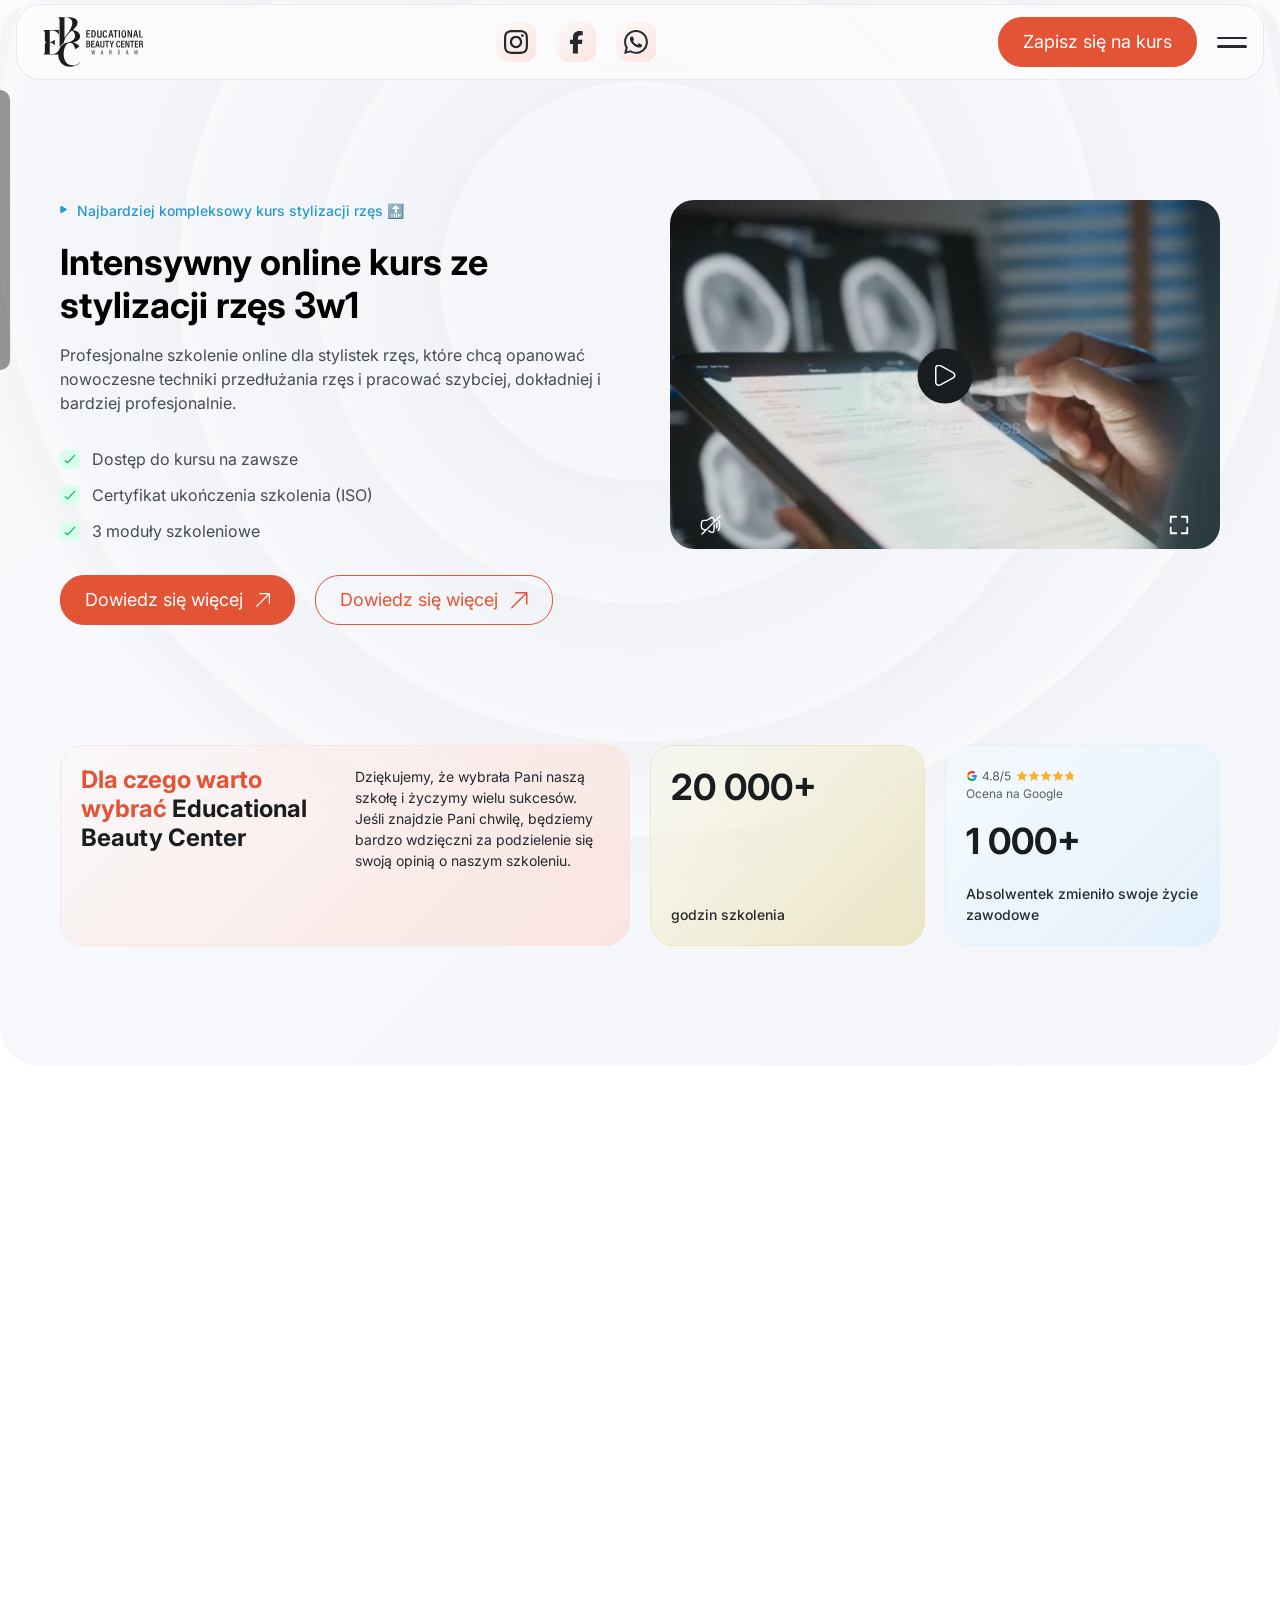
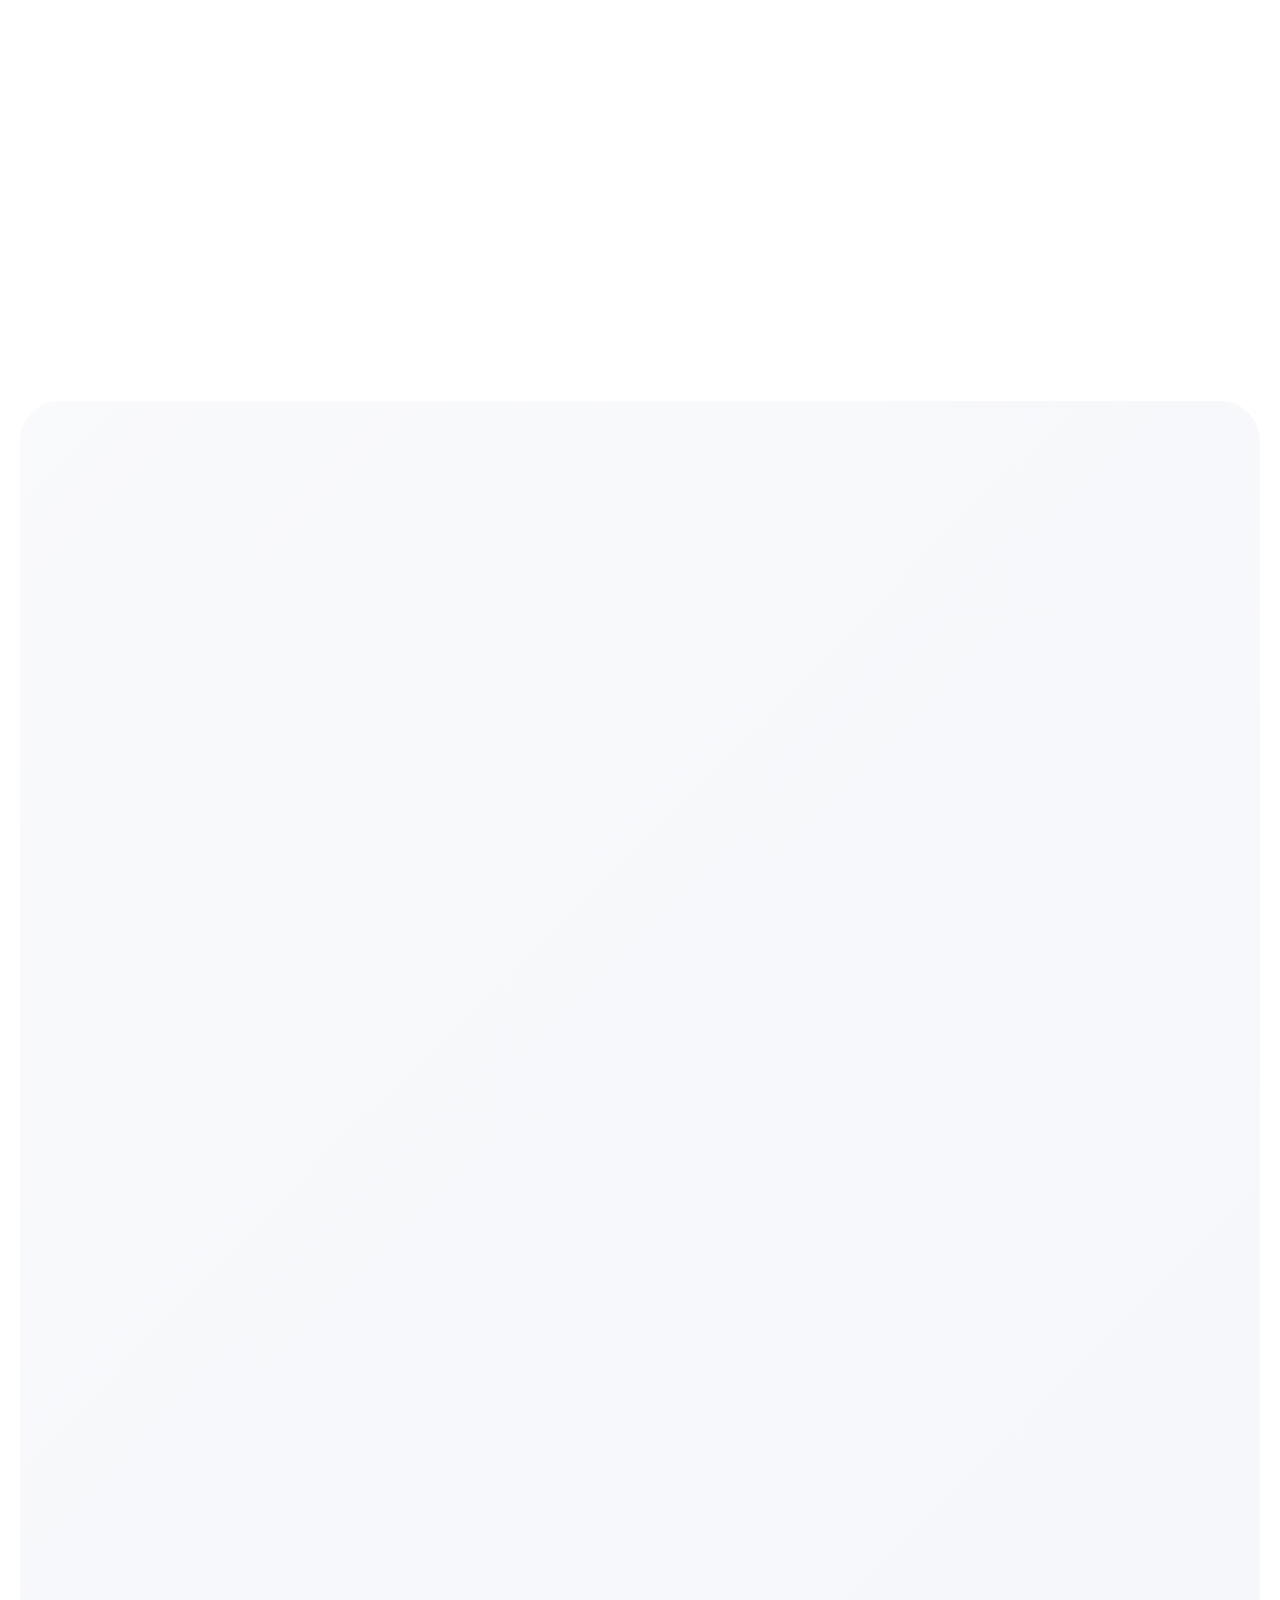
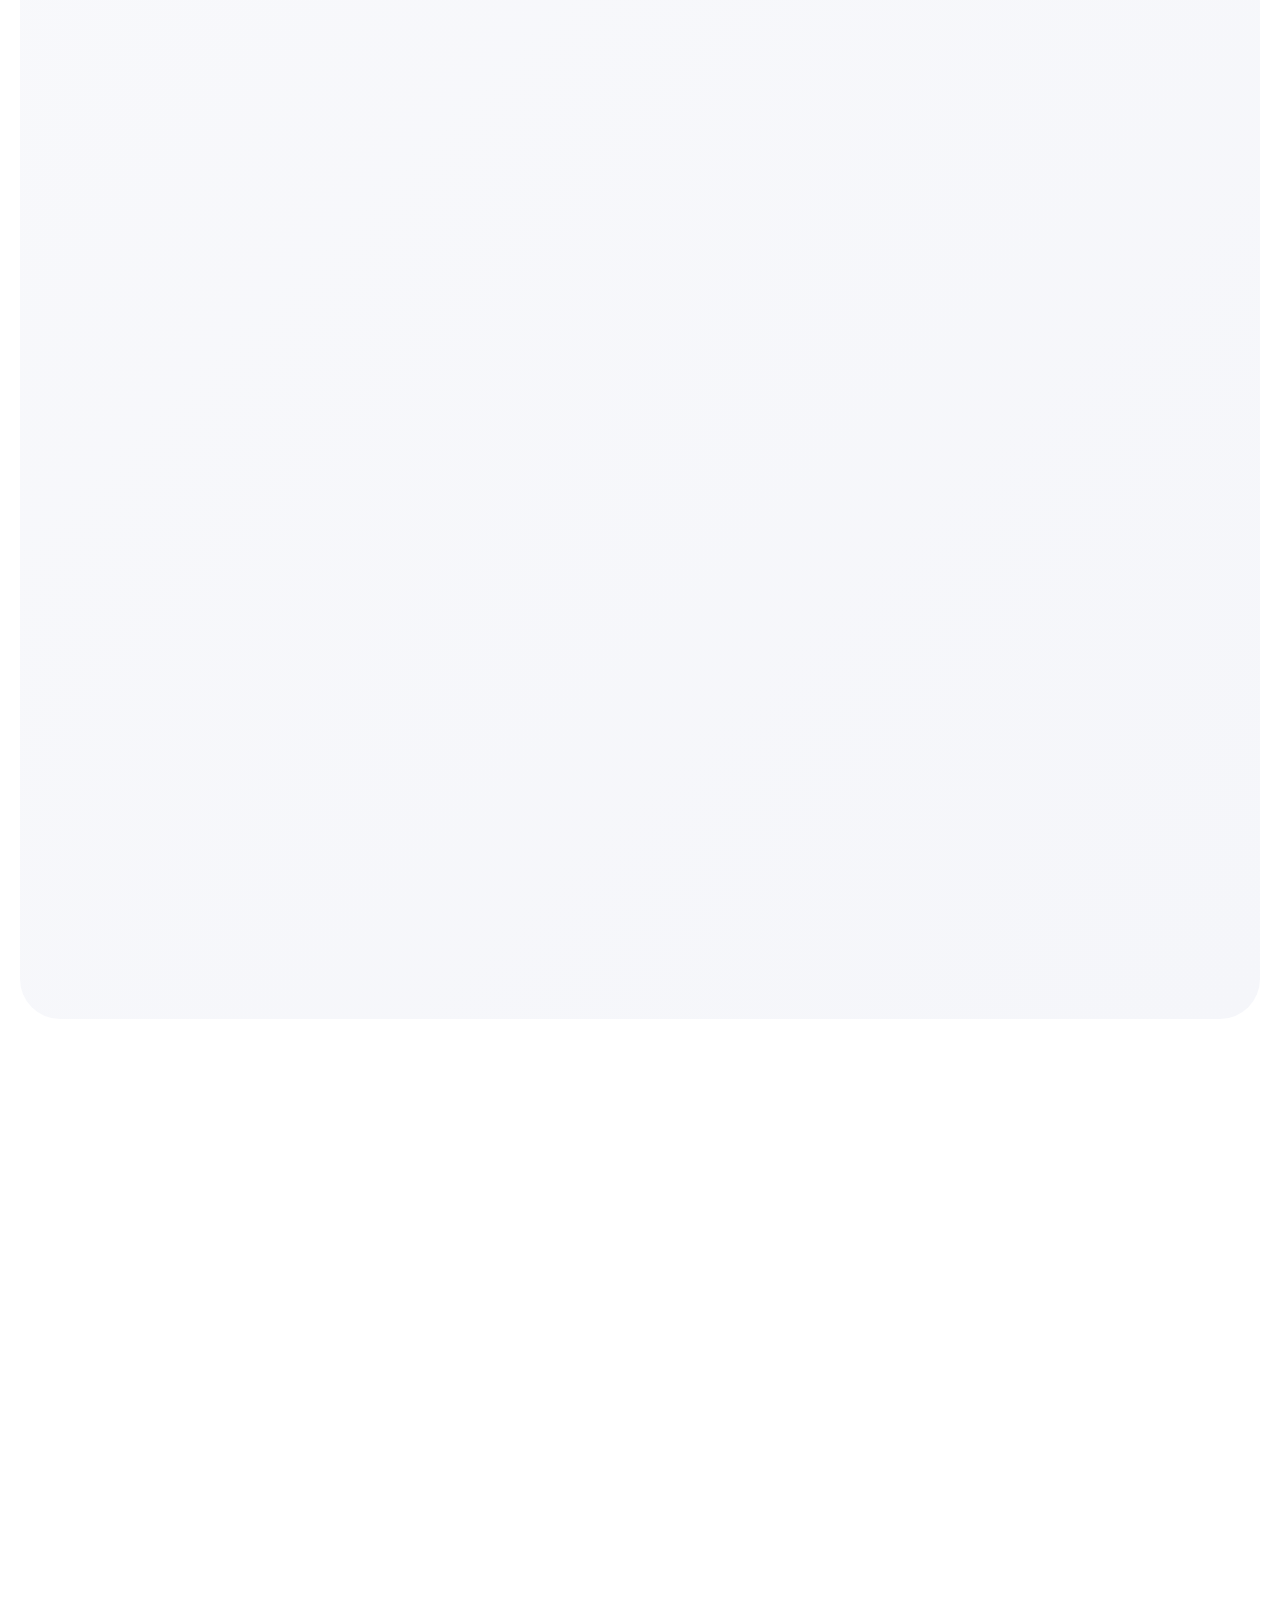
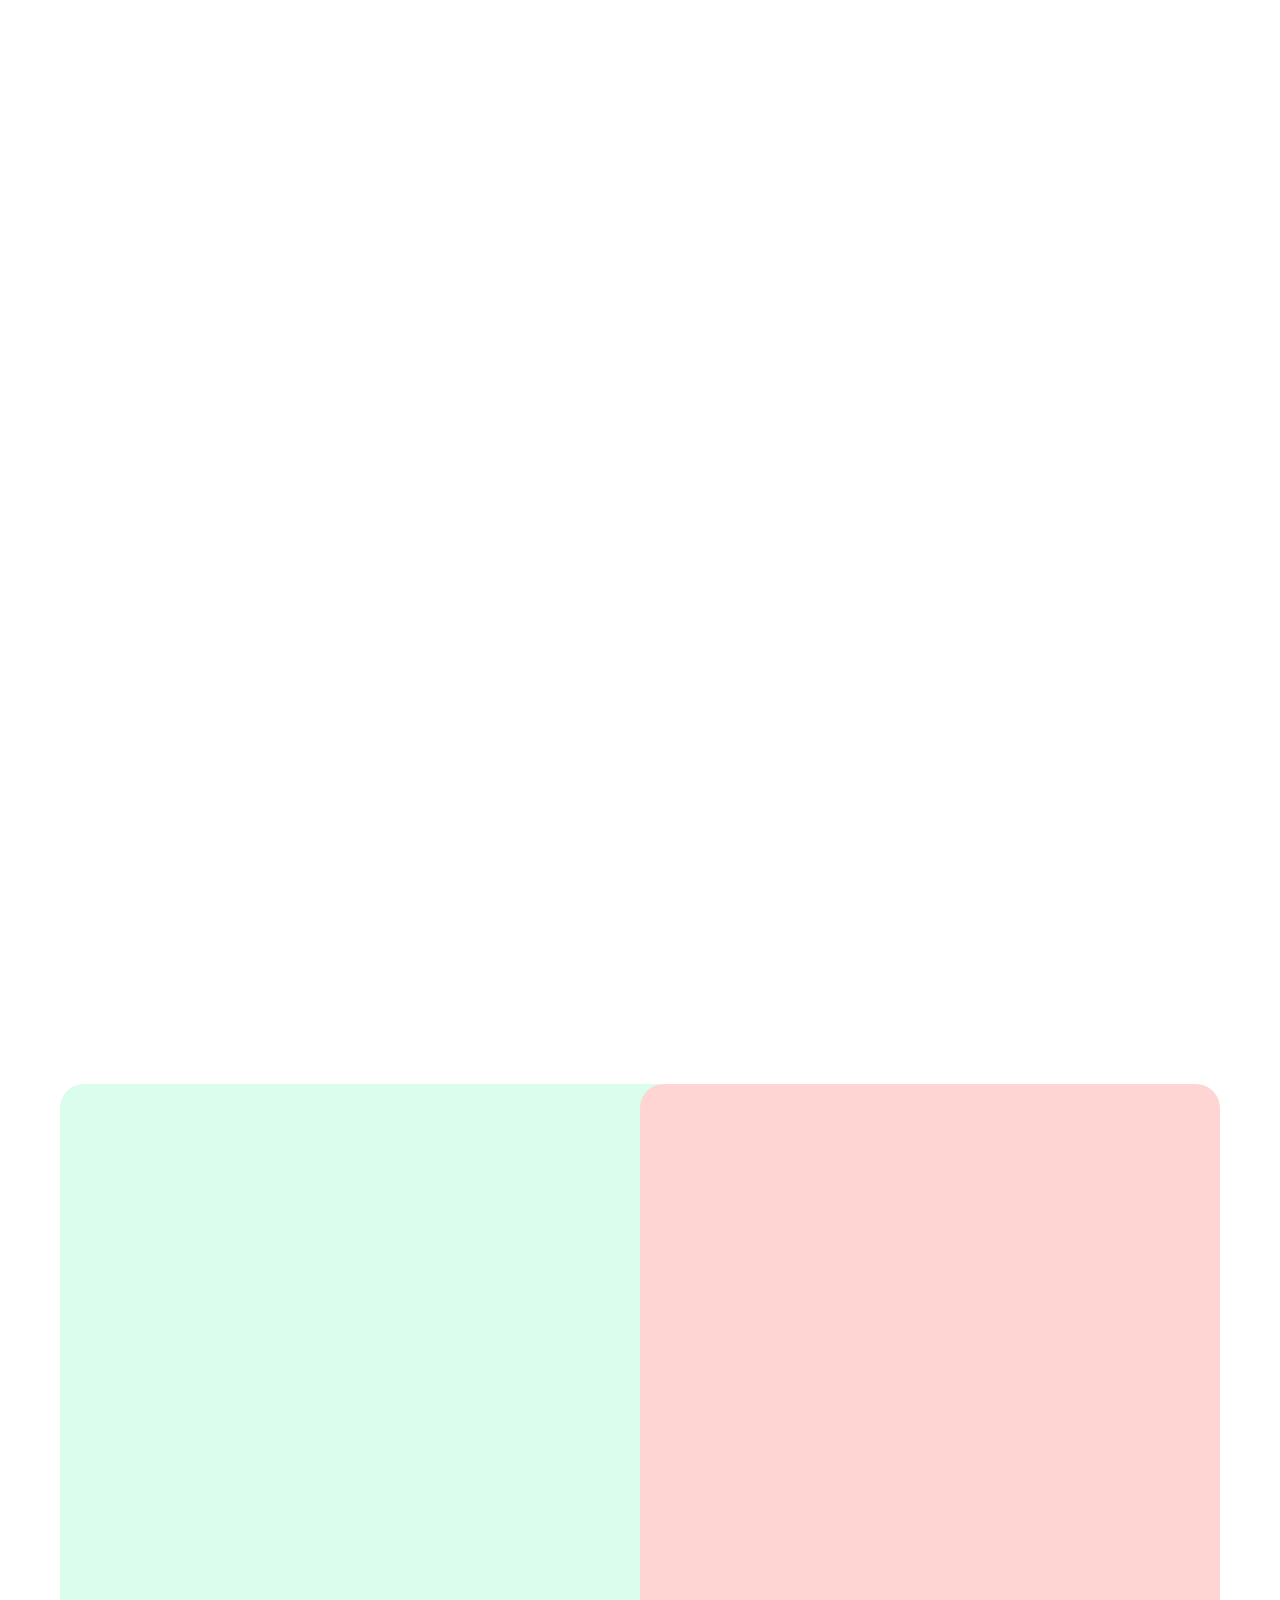
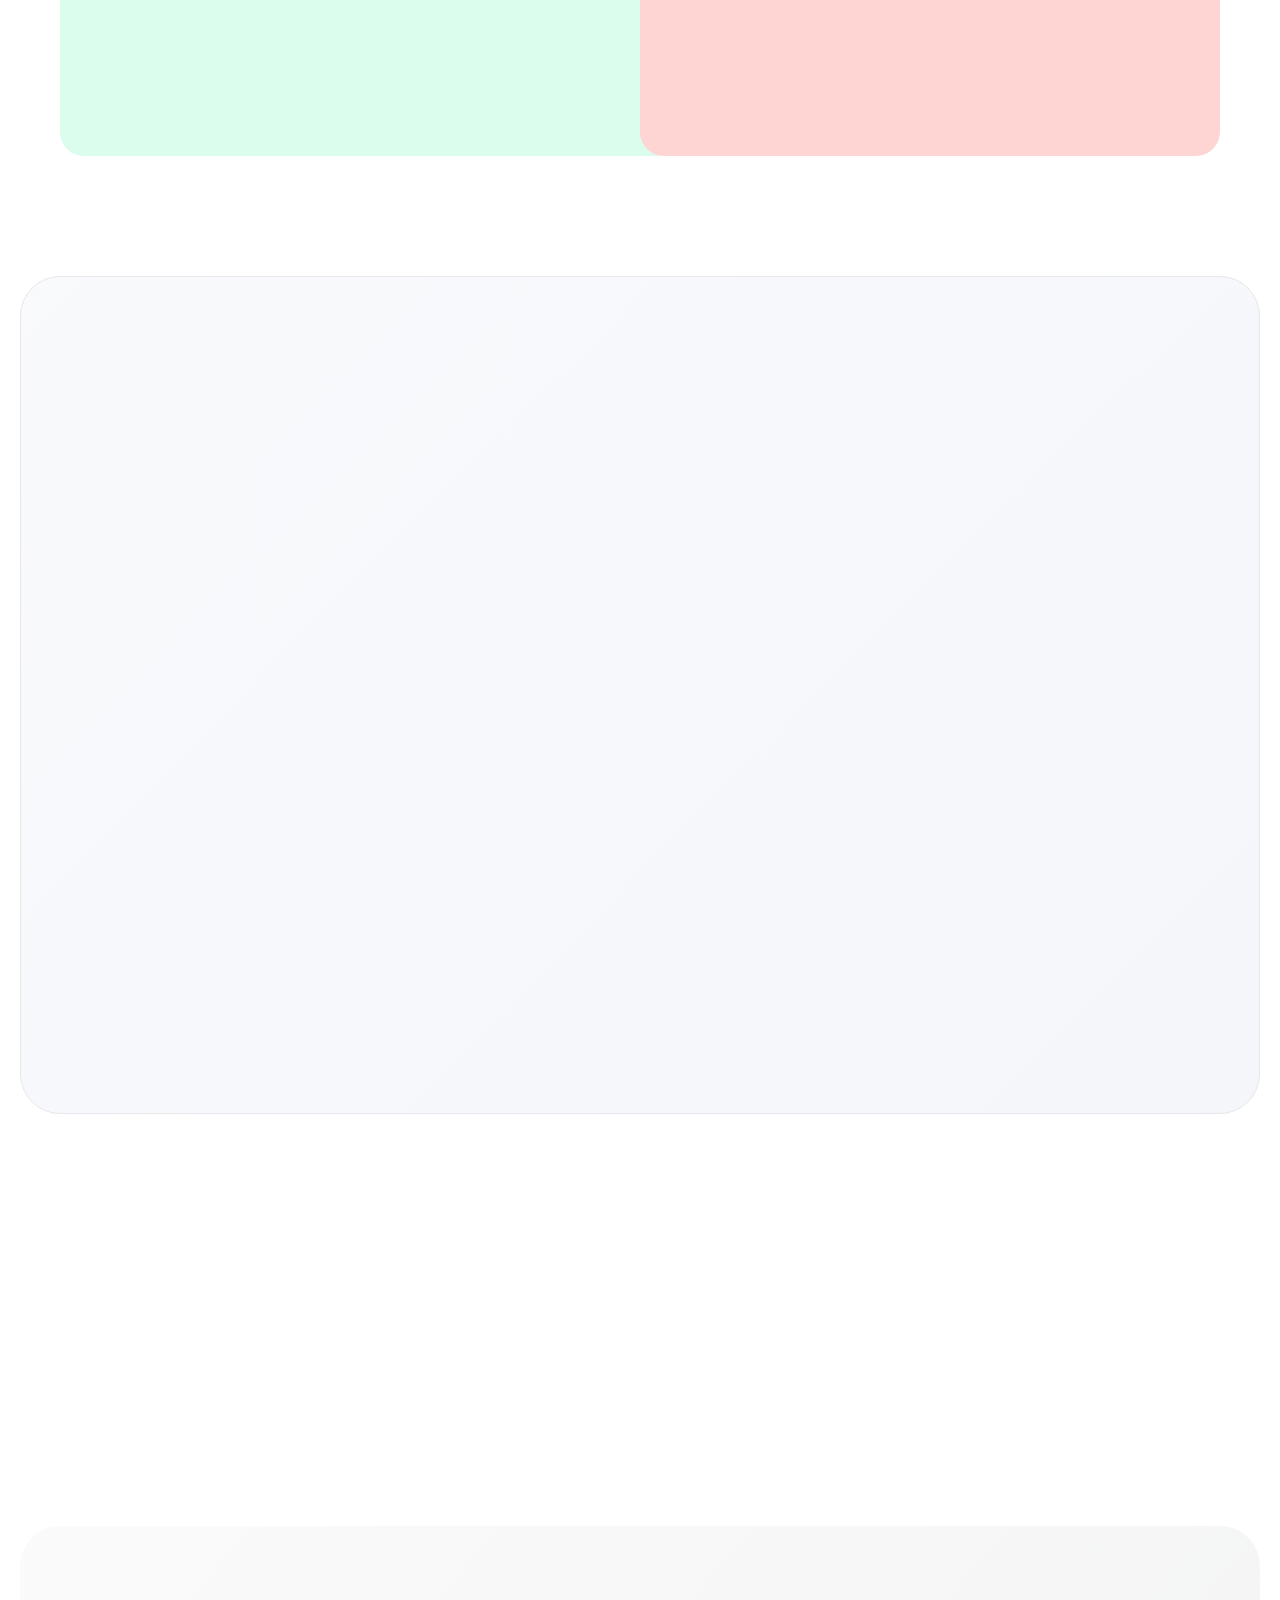
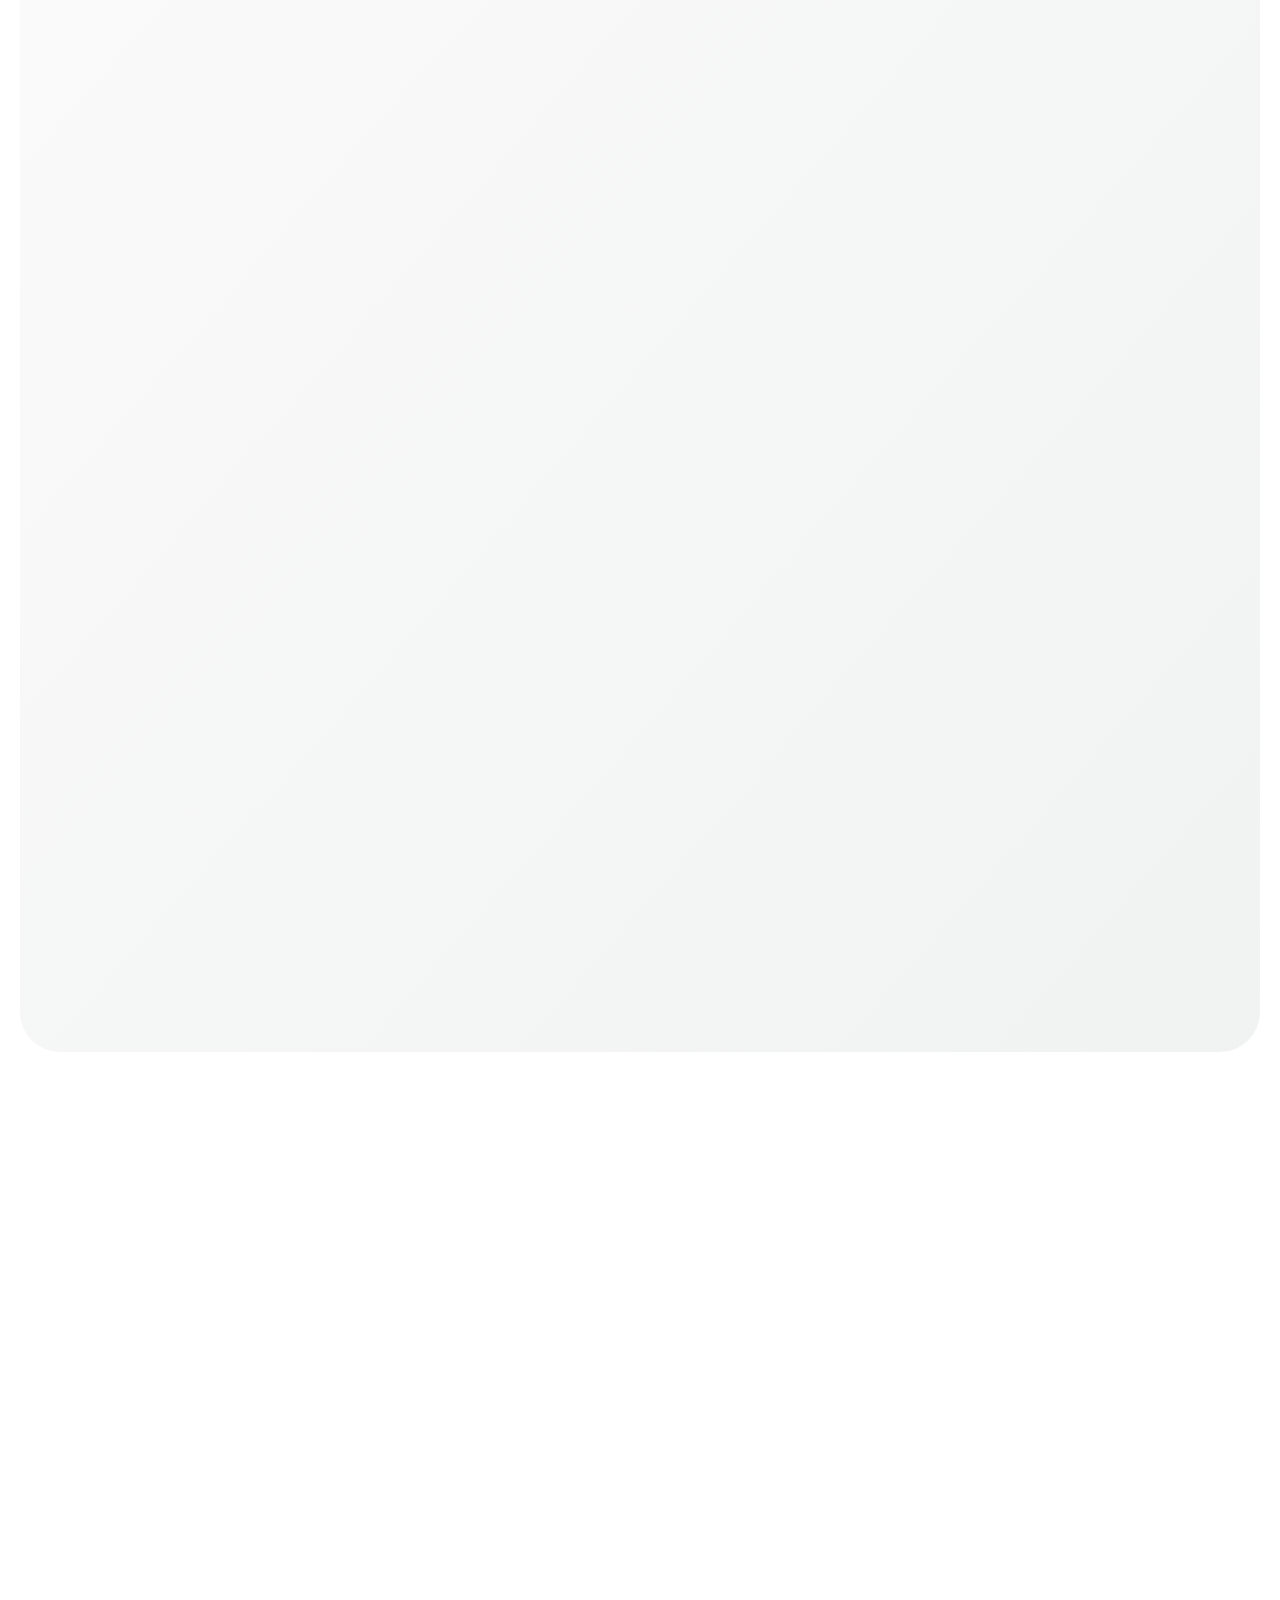
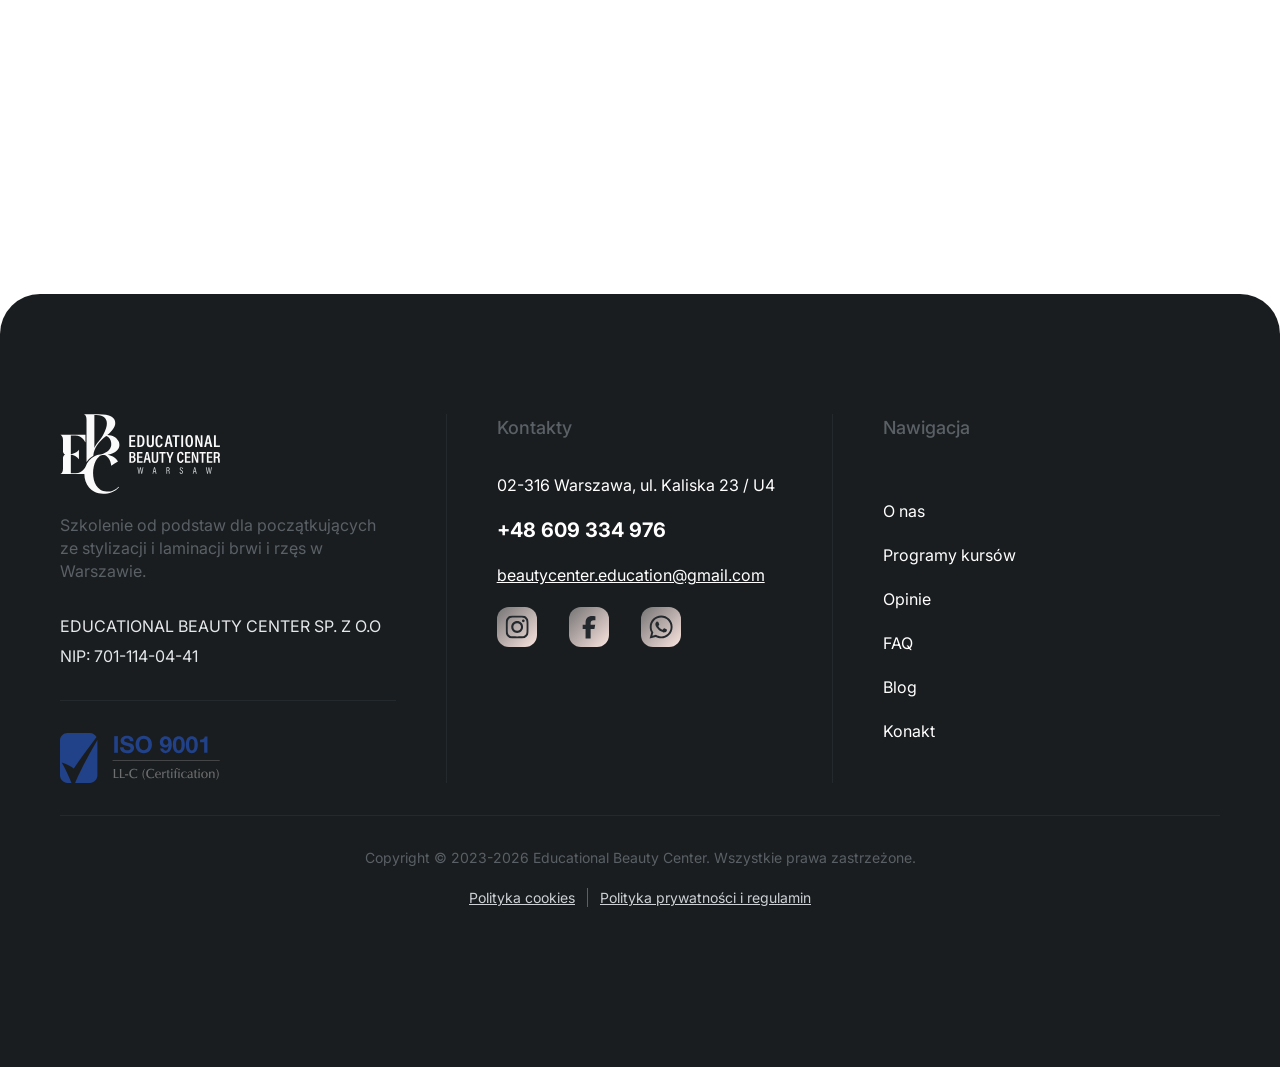
==== commit 64b3f3f2: "Add files via upload" ====
--- a/index.html
+++ b/index.html
@@ -16,19 +16,19 @@
 		<meta charset="UTF-8">
 		<meta name="viewport" content="width=device-width, initial-scale=1.0">
 		<link rel="shortcut icon" href="./assets/img/favicon.ico">
-		<script src="https://static.elfsight.com/platform/platform.js?v=1774445017364" async></script>
+		<script src="https://static.elfsight.com/platform/platform.js?v=1774464788585" async></script>
 		<title>Home Page</title>
-		<script type="module" crossorigin="" src="./js/index.min.js?v=1774445017364"></script>
-		<link rel="modulepreload" crossorigin="" href="./js/common.min.js?v=1774445017364">
-		<link rel="modulepreload" crossorigin="" href="./js/common.min2.js?v=1774445017364">
-		<link rel="modulepreload" crossorigin="" href="./js/tel-form.min.js?v=1774445017364">
-		<link rel="modulepreload" crossorigin="" href="./js/slider.min.js?v=1774445017364">
-		<link rel="modulepreload" crossorigin="" href="./js/index.min2.js?v=1774445017364">
-		<link rel="stylesheet" crossorigin="" href="./css/common.min.css?v=1774445017364">
-		<link rel="stylesheet" crossorigin="" href="./css/tel-form.min.css?v=1774445017364">
-		<link rel="stylesheet" crossorigin="" href="./css/slider.min.css?v=1774445017364">
-		<link rel="stylesheet" crossorigin="" href="./css/index.min2.css?v=1774445017364">
-		<link rel="stylesheet" crossorigin="" href="./css/index.min.css?v=1774445017364">
+		<script type="module" crossorigin="" src="./js/index.min.js?v=1774464788585"></script>
+		<link rel="modulepreload" crossorigin="" href="./js/common.min.js?v=1774464788585">
+		<link rel="modulepreload" crossorigin="" href="./js/common.min2.js?v=1774464788585">
+		<link rel="modulepreload" crossorigin="" href="./js/tel-form.min.js?v=1774464788585">
+		<link rel="modulepreload" crossorigin="" href="./js/slider.min.js?v=1774464788585">
+		<link rel="modulepreload" crossorigin="" href="./js/index.min2.js?v=1774464788585">
+		<link rel="stylesheet" crossorigin="" href="./css/common.min.css?v=1774464788585">
+		<link rel="stylesheet" crossorigin="" href="./css/tel-form.min.css?v=1774464788585">
+		<link rel="stylesheet" crossorigin="" href="./css/slider.min.css?v=1774464788585">
+		<link rel="stylesheet" crossorigin="" href="./css/index.min2.css?v=1774464788585">
+		<link rel="stylesheet" crossorigin="" href="./css/index.min.css?v=1774464788585">
 	</head>
 	<body>
 		<div class="wrapper">
@@ -47,7 +47,10 @@
 									<div class="menu__item-row">
 										<a href="#" class="menu__link menu__link--parent">Programy kursów</a>
 										<button type="button" class="menu__toggle">
-											<img src="./assets/img/icons/arrow-breadcrumbs.svg" alt="arrow">
+											<!-- <img src="@img/icons/arrow-breadcrumbs.svg" alt="arrow"> -->
+											<svg width="9" height="17" viewbox="0 0 9 17" fill="none" xmlns="http://www.w3.org/2000/svg">
+												<path d="M0.75 0.75L8.25 8.25L0.749999 15.75" stroke="#596066" stroke-width="1.5" stroke-linecap="round" stroke-linejoin="round"></path>
+											</svg>
 										</button>
 									</div>
 									<div class="menu__external">
@@ -222,21 +225,15 @@
 				</div>
 			</header>
 			<main class="page">
-				<div class="btn-up">
-					<img src="./assets/img/icons/arrow.svg" alt="Image">
-				</div>
-				<script src="https://cdn.jsdelivr.net/npm/intl-tel-input@18.1.1/build/js/intlTelInput.min.js?v=1774445017364"></script>
-				<link rel="stylesheet" href="https://cdn.jsdelivr.net/npm/intl-tel-input@18.1.1/build/css/intlTelInput.min.css?v=1774445017364">
+				<script src="https://cdn.jsdelivr.net/npm/intl-tel-input@18.1.1/build/js/intlTelInput.min.js?v=1774464788585"></script>
+				<link rel="stylesheet" href="https://cdn.jsdelivr.net/npm/intl-tel-input@18.1.1/build/css/intlTelInput.min.css?v=1774464788585">
 				<div class="page__home">
 					<section class="hero">
 						<div class="hero__box">
 							<div class="hero__container">
 								<div class="hero__top">
 									<div class="hero__content content-hero">
-										<div class="content-hero__subtitle">
-											<!-- <img src="@img/icons/rectangle-blue.svg" alt="icon"> -->
-											Najbardziej kompleksowy kurs stylizacji rzęs 🔝
-										</div>
+										<div class="content-hero__subtitle">Najbardziej kompleksowy kurs stylizacji rzęs 🔝</div>
 										<h1 class="content-hero__title">Intensywny online kurs ze stylizacji rzęs 3w1</h1>
 										<div class="content-hero__text">
 											Profesjonalne szkolenie online dla stylistek rzęs, które chcą opanować nowoczesne techniki przedłużania rzęs i pracować
@@ -434,14 +431,10 @@
 									<img src="./assets/img/about-us/img07.jpg/01.jpg" alt="Image">
 								</div>
 								<div data-fls-watcher="" data-fls-watcher-once="" data-fls-watcher-threshold="0.3" class="gallery__item">
-									<picture>
-										<img alt="Image" src="./assets/img/gallery/02.webp">
-									</picture>
+									<img src="./assets/img/gallery/02.jpg" alt="Image">
 								</div>
 								<div data-fls-watcher="" data-fls-watcher-once="" data-fls-watcher-threshold="0.3" class="gallery__item">
-									<picture>
-										<img alt="Image" src="./assets/img/gallery/03.webp">
-									</picture>
+									<img src="./assets/img/gallery/03.jpg" alt="Image">
 								</div>
 								<div data-fls-watcher="" data-fls-watcher-once="" data-fls-watcher-threshold="0.3" class="gallery__item">
 									<img src="./assets/img/about-us/img06.jpg/04.jpg" alt="Image">
@@ -450,53 +443,37 @@
 									<img src="./assets/img/about-us/img07.jpg/01.jpg" alt="Image">
 								</div>
 								<div data-fls-watcher="" data-fls-watcher-once="" data-fls-watcher-threshold="0.3" class="gallery__item">
-									<picture>
-										<img alt="Image" src="./assets/img/gallery/02.webp">
-									</picture>
+									<img src="./assets/img/gallery/02.jpg" alt="Image">
 								</div>
 								<div data-fls-watcher="" data-fls-watcher-once="" data-fls-watcher-threshold="0.3" class="gallery__item">
-									<picture>
-										<img alt="Image" src="./assets/img/gallery/03.webp">
-									</picture>
+									<img src="./assets/img/gallery/03.jpg" alt="Image">
 								</div>
 								<div data-fls-watcher="" data-fls-watcher-once="" data-fls-watcher-threshold="0.3" class="gallery__item">
 									<img src="./assets/img/about-us/img06.jpg/04.jpg" alt="Image">
 								</div>
 								<div data-fls-watcher="" data-fls-watcher-once="" data-fls-watcher-threshold="0.3" class="gallery__item">
-									<picture>
-										<img alt="Image" src="./assets/img/gallery/05.webp">
-									</picture>
+									<img src="./assets/img/gallery/05.jpg" alt="Image">
 								</div>
 								<div data-fls-watcher="" data-fls-watcher-once="" data-fls-watcher-threshold="0.3" class="gallery__item">
-									<picture>
-										<img alt="Image" src="./assets/img/gallery/06.webp">
-									</picture>
+									<img src="./assets/img/gallery/06.jpg" alt="Image">
 								</div>
 								<div data-fls-watcher="" data-fls-watcher-once="" data-fls-watcher-threshold="0.3" class="gallery__item">
 									<img src="./assets/img/about-us/img09.jpg/07.jpg" alt="Image">
 								</div>
 								<div data-fls-watcher="" data-fls-watcher-once="" data-fls-watcher-threshold="0.3" class="gallery__item">
-									<picture>
-										<img alt="Image" src="./assets/img/gallery/08.webp">
-									</picture>
+									<img src="./assets/img/gallery/08.jpg" alt="Image">
 								</div>
 								<div data-fls-watcher="" data-fls-watcher-once="" data-fls-watcher-threshold="0.3" class="gallery__item">
-									<picture>
-										<img alt="Image" src="./assets/img/gallery/09.webp">
-									</picture>
+									<img src="./assets/img/gallery/09.jpg" alt="Image">
 								</div>
 								<div data-fls-watcher="" data-fls-watcher-once="" data-fls-watcher-threshold="0.3" class="gallery__item">
 									<img src="./assets/img/about-us/img08.jpg/10.jpg" alt="Image">
 								</div>
 								<div data-fls-watcher="" data-fls-watcher-once="" data-fls-watcher-threshold="0.3" class="gallery__item">
-									<picture>
-										<img alt="Image" src="./assets/img/gallery/11.webp">
-									</picture>
+									<img src="./assets/img/gallery/11.jpg" alt="Image">
 								</div>
 								<div data-fls-watcher="" data-fls-watcher-once="" data-fls-watcher-threshold="0.3" class="gallery__item">
-									<picture>
-										<img alt="Image" src="./assets/img/gallery/12.webp">
-									</picture>
+									<img src="./assets/img/gallery/12.jpg" alt="Image">
 								</div>
 							</div>
 							<div class="gallery__box-mobile">
@@ -504,14 +481,10 @@
 									<img class="gallery__preview" src="./assets/img/about-us/img07.jpg/01.jpg" alt="Image">
 								</div>
 								<div data-fls-watcher="" data-fls-watcher-once="" data-fls-watcher-threshold="0.3" class="gallery__image">
-									<picture>
-										<img class="gallery__preview" alt="Image" src="./assets/img/gallery/02.webp">
-									</picture>
+									<img class="gallery__preview" src="./assets/img/gallery/02.jpg" alt="Image">
 								</div>
 								<div data-fls-watcher="" data-fls-watcher-once="" data-fls-watcher-threshold="0.3" class="gallery__image">
-									<picture>
-										<img class="gallery__preview" alt="Image" src="./assets/img/gallery/03.webp">
-									</picture>
+									<img class="gallery__preview" src="./assets/img/gallery/03.jpg" alt="Image">
 								</div>
 								<div data-fls-watcher="" data-fls-watcher-once="" data-fls-watcher-threshold="0.3" class="gallery__image">
 									<img class="gallery__preview" src="./assets/img/about-us/img06.jpg/04.jpg" alt="Image">
@@ -520,53 +493,37 @@
 									<img class="gallery__preview" src="./assets/img/about-us/img07.jpg/01.jpg" alt="Image">
 								</div>
 								<div data-fls-watcher="" data-fls-watcher-once="" data-fls-watcher-threshold="0.3" class="gallery__image">
-									<picture>
-										<img class="gallery__preview" alt="Image" src="./assets/img/gallery/02.webp">
-									</picture>
+									<img class="gallery__preview" src="./assets/img/gallery/02.jpg" alt="Image">
 								</div>
 								<div data-fls-watcher="" data-fls-watcher-once="" data-fls-watcher-threshold="0.3" class="gallery__image">
-									<picture>
-										<img class="gallery__preview" alt="Image" src="./assets/img/gallery/03.webp">
-									</picture>
+									<img class="gallery__preview" src="./assets/img/gallery/03.jpg" alt="Image">
 								</div>
 								<div data-fls-watcher="" data-fls-watcher-once="" data-fls-watcher-threshold="0.3" class="gallery__image">
 									<img class="gallery__preview" src="./assets/img/about-us/img06.jpg/04.jpg" alt="Image">
 								</div>
 								<div data-fls-watcher="" data-fls-watcher-once="" data-fls-watcher-threshold="0.3" class="gallery__image">
-									<picture>
-										<img class="gallery__preview" alt="Image" src="./assets/img/gallery/05.webp">
-									</picture>
+									<img class="gallery__preview" src="./assets/img/gallery/05.jpg" alt="Image">
 								</div>
 								<div data-fls-watcher="" data-fls-watcher-once="" data-fls-watcher-threshold="0.3" class="gallery__image">
-									<picture>
-										<img class="gallery__preview" alt="Image" src="./assets/img/gallery/06.webp">
-									</picture>
+									<img class="gallery__preview" src="./assets/img/gallery/06.jpg" alt="Image">
 								</div>
 								<div data-fls-watcher="" data-fls-watcher-once="" data-fls-watcher-threshold="0.3" class="gallery__image">
 									<img class="gallery__preview" src="./assets/img/about-us/img09.jpg/07.jpg" alt="Image">
 								</div>
 								<div data-fls-watcher="" data-fls-watcher-once="" data-fls-watcher-threshold="0.3" class="gallery__image">
-									<picture>
-										<img class="gallery__preview" alt="Image" src="./assets/img/gallery/08.webp">
-									</picture>
+									<img class="gallery__preview" src="./assets/img/gallery/08.jpg" alt="Image">
 								</div>
 								<div data-fls-watcher="" data-fls-watcher-once="" data-fls-watcher-threshold="0.3" class="gallery__image">
-									<picture>
-										<img class="gallery__preview" alt="Image" src="./assets/img/gallery/09.webp">
-									</picture>
+									<img class="gallery__preview" src="./assets/img/gallery/09.jpg" alt="Image">
 								</div>
 								<div data-fls-watcher="" data-fls-watcher-once="" data-fls-watcher-threshold="0.3" class="gallery__image">
 									<img class="gallery__preview" src="./assets/img/about-us/img08.jpg/10.jpg" alt="Image">
 								</div>
 								<div data-fls-watcher="" data-fls-watcher-once="" data-fls-watcher-threshold="0.3" class="gallery__image">
-									<picture>
-										<img class="gallery__preview" alt="Image" src="./assets/img/gallery/11.webp">
-									</picture>
+									<img class="gallery__preview" src="./assets/img/gallery/11.jpg" alt="Image">
 								</div>
 								<div data-fls-watcher="" data-fls-watcher-once="" data-fls-watcher-threshold="0.3" class="gallery__image">
-									<picture>
-										<img class="gallery__preview" alt="Image" src="./assets/img/gallery/12.webp">
-									</picture>
+									<img class="gallery__preview" src="./assets/img/gallery/12.jpg" alt="Image">
 								</div>
 							</div>
 						</div>
@@ -888,9 +845,7 @@
 									<div data-fls-watcher="" data-fls-watcher-once="" data-fls-watcher-threshold="0.3" class="deadlines__item item-deadlines">
 										<div class="item-deadlines__top">
 											<div class="item-deadlines__img">
-												<picture>
-													<img alt="Image" src="./assets/img/deadlines01.webp">
-												</picture>
+												<img src="./assets/img/deadlines01.jpg" alt="Image">
 											</div>
 											<div class="item-deadlines__dates">
 												<span class="item-deadlines__date">23–24.03</span>
@@ -915,9 +870,7 @@
 									<div data-fls-watcher="" data-fls-watcher-once="" data-fls-watcher-threshold="0.3" class="deadlines__item item-deadlines">
 										<div class="item-deadlines__top">
 											<div class="item-deadlines__img">
-												<picture>
-													<img alt="Image" src="./assets/img/deadlines01.webp">
-												</picture>
+												<img src="./assets/img/deadlines01.jpg" alt="Image">
 											</div>
 											<div class="item-deadlines__dates">
 												<span class="item-deadlines__date">23–24.03</span>
@@ -942,9 +895,7 @@
 									<div data-fls-watcher="" data-fls-watcher-once="" data-fls-watcher-threshold="0.3" class="deadlines__item item-deadlines">
 										<div class="item-deadlines__top">
 											<div class="item-deadlines__img">
-												<picture>
-													<img alt="Image" src="./assets/img/deadlines01.webp">
-												</picture>
+												<img src="./assets/img/deadlines01.jpg" alt="Image">
 											</div>
 											<div class="item-deadlines__dates">
 												<span class="item-deadlines__date">23–24.03</span>
@@ -969,9 +920,7 @@
 									<div data-fls-watcher="" data-fls-watcher-once="" data-fls-watcher-threshold="0.3" class="deadlines__item item-deadlines">
 										<div class="item-deadlines__top">
 											<div class="item-deadlines__img">
-												<picture>
-													<img alt="Image" src="./assets/img/deadlines01.webp">
-												</picture>
+												<img src="./assets/img/deadlines01.jpg" alt="Image">
 											</div>
 											<div class="item-deadlines__dates">
 												<span class="item-deadlines__date">23–24.03</span>
@@ -1160,9 +1109,7 @@
 								</div>
 								<div class="contacts__body">
 									<div data-fls-watcher="" data-fls-watcher-once="" data-fls-watcher-threshold="0.1" class="contacts__media">
-										<picture>
-											<img alt="Image" src="./assets/img/contacts-img.webp">
-										</picture>
+										<img src="./assets/img/contacts-img.png" alt="Image">
 									</div>
 									<form data-fls-watcher="" data-fls-watcher-threshold="0.1" data-fls-watcher-once="" class="contacts__form form">
 										<div class="form__box">
@@ -1530,9 +1477,7 @@
 										<div class="publications__slide swiper-slide slide-publications">
 											<div class="slide-publications__item item-publications">
 												<div class="item-publications__image">
-													<picture>
-														<img alt="Image" src="./assets/img/publications01.webp">
-													</picture>
+													<img src="./assets/img/publications01.jpg" alt="Image">
 													<div class="item-publications__labels">
 														<span class="item-publications__label">Брови</span>
 														<span class="item-publications__label">
@@ -1561,9 +1506,7 @@
 										<div class="publications__slide swiper-slide slide-publications">
 											<div class="slide-publications__item item-publications">
 												<div class="item-publications__image">
-													<picture>
-														<img alt="Image" src="./assets/img/publications01.webp">
-													</picture>
+													<img src="./assets/img/publications01.jpg" alt="Image">
 													<div class="item-publications__labels">
 														<span class="item-publications__label">Брови</span>
 														<span class="item-publications__label">
@@ -1592,9 +1535,7 @@
 										<div class="publications__slide swiper-slide slide-publications">
 											<div class="slide-publications__item item-publications">
 												<div class="item-publications__image">
-													<picture>
-														<img alt="Image" src="./assets/img/publications01.webp">
-													</picture>
+													<img src="./assets/img/publications01.jpg" alt="Image">
 													<div class="item-publications__labels">
 														<span class="item-publications__label">Брови</span>
 														<span class="item-publications__label">
--- a/css/common.min.css
+++ b/css/common.min.css
@@ -1 +1 @@
-@import url("https://fonts.googleapis.com/css2?family=Inter:wght@400;500;600;700&display=swap");*{border:0;margin:0;padding:0}*,:after,:before{box-sizing:border-box}:after,:before{display:inline-block}body,html{height:100%}body{line-height:1;scrollbar-gutter:stable;-ms-text-size-adjust:100%;-moz-text-size-adjust:100%;-webkit-text-size-adjust:100%;-webkit-font-smoothing:antialiased;-moz-osx-font-smoothing:grayscale}button,input,textarea{background-color:transparent;color:inherit;font-family:inherit;font-size:inherit;line-height:inherit}input,textarea{width:100%}label{display:inline-block}button,option,select{cursor:pointer}a{color:inherit;display:inline-block;text-decoration:none}ul li{list-style:none}img{height:auto;max-width:100%;vertical-align:middle}h1,h2,h3,h4,h5,h6{font-size:inherit;font-weight:inherit}address{font-style:normal}body{color:#000;font-family:Inter;font-size:1rem;min-width:22.5rem}[data-fls-scrolllock] body{overflow:hidden;overscroll-behavior:none;touch-action:none}.wrapper{display:flex;flex-direction:column;min-height:100%;overflow:clip}.wrapper>main{flex:1 1 auto}.wrapper>*{min-width:0}[class*=__container]{margin:0 auto;max-width:90rem;padding-left:3.75rem;padding-right:3.75rem}.select{min-width:0;position:relative}.select__body{padding:.9375rem .875rem;position:relative}.select__title{color:inherit;cursor:pointer;text-align:left;width:100%}.select__value{align-items:center;color:#24292e;display:flex;gap:.625rem;height:.5rem;line-height:1.5;min-width:0}.select__value>*{flex:1 1 auto}.select__value:after{align-items:center;align-self:stretch;background:url(../assets/img/icons/select-arrow.svg) 0 0 no-repeat;content:"";display:flex;flex:0 0 0.9375rem;height:.5rem;justify-content:center;position:absolute;right:1.125rem;top:43%;transform:rotate(-180deg);transition:all .3s ease 0s;width:.9375rem}.--select-open .select__value:after{transform:rotate(0deg)}.select__value.--select-pseudo-label:before{content:attr(data-pseudo-label);opacity:.5}.select__content{padding-bottom:.75rem;padding-top:.75rem}.select__content,.select__text{flex:1 1 auto;overflow:hidden;text-overflow:ellipsis;white-space:nowrap}.select__input{background-color:transparent;height:100%;padding:0 .625rem;width:100%}.--select-active .select__input::placeholder{color:#000}.--select-focus .select__input::placeholder{opacity:.5}.select__options{background-color:#fff;border-radius:1.25rem;border-top:0;left:-.0625rem;min-width:101%;padding:.75rem .5rem;position:absolute;top:105%}.select__scroll{max-height:11.875rem;overflow-x:hidden;overflow-y:auto}.select__option{border-radius:1.25rem;color:#24292e;color:inherit;cursor:pointer;line-height:1.5;padding:.75rem .875rem;text-align:left;transition:color .3s,background-color .3s;width:100%}.select__option.--select-selected{background-color:#eee}.select__row{align-items:center;display:inline-flex}.select--show-top .select__options{border:.0625rem solid #d9d9d9;border-bottom:0;border-radius:.25rem .25rem 0 0;bottom:calc(100% - .0625rem);padding:.3125rem 0 .625rem;top:auto}.--select-tag{cursor:pointer}.menu__body{column-gap:3.125rem;width:100%}.menu__body,.menu__list{align-items:center;display:flex}.menu__list{flex-wrap:wrap;row-gap:.3125rem}.menu__item-row{align-items:center;column-gap:.75rem;display:flex}.menu__item{flex:0 0 auto;position:relative}.menu__item .menu__external{left:-5.3125rem;opacity:0;position:absolute;top:1.15625rem;transform:translateY(.625rem);transition:transform .5s,visibility .5s,opacity .5s;visibility:hidden}.menu__item .sub-menu{padding-top:2rem}.menu__link{align-items:center;color:#1a1d1f;display:inline-flex;font-size:1.125rem;line-height:1.44;text-align:center;transition:color .3s}.menu__toggle{cursor:pointer}.menu__toggle img{flex:0 0 0.4375rem;height:.875rem;transform:rotate(90deg);transition:transform .3s;width:.4375rem}.menu__contacts{display:none}.menu__phone{align-items:center;color:#e35336;column-gap:.5rem;display:inline-flex;font-weight:500;line-height:1.5;text-decoration:underline}.menu__phone img{flex:0 0 1.25rem;width:1.25rem}.menu__mail{align-items:center;color:#e35336;column-gap:.5rem;display:inline-flex;font-weight:500;line-height:1.5;text-decoration:underline}.menu__mail img{flex:0 0 1.25rem;width:1.25rem}.sub-menu__wrapper{background:#fff;border-radius:1rem;border-top:.0625rem solid #e5e7ea;box-shadow:0 .375rem 1rem 0 rgba(0,0,0,.08);display:flex;overflow:visible;padding:1rem .875rem 1rem 1rem}.sub-menu__list{width:18.4375rem}.sub-menu__item{position:relative}.sub-menu__item--bt{padding-top:1rem}.sub-menu__item--bt:before{background-color:#e5e7ea;content:"";height:.0625rem;left:0;position:absolute;top:.5rem;width:100%}.sub-menu__link{align-items:center;border-radius:1rem;color:#24292e;display:flex;justify-content:space-between;line-height:1.5;padding:.75rem .875rem;text-decoration:none;transition:color .3s,background-color .3s}.sub-menu__link span{align-items:center;column-gap:.5rem;display:inline-flex}.sub-menu__link span:before{background:url(../assets/img/icons/icon-play-box.svg) 0 0 no-repeat;content:"";height:.875rem}.sub-menu__link img,.sub-menu__link span:before{flex:0 0 1.25rem;width:1.25rem}.sub-menu__content{background:#fff;border-radius:1rem;border-radius:1.25rem;border-top:.0625rem solid #e5e7ea;box-shadow:0 .375rem 1rem 0 rgba(0,0,0,.08);left:105%;opacity:0;padding:1rem;position:absolute;top:-1.0625rem;transform:translateX(.625rem);transition:.3s;visibility:hidden;width:23.125rem}.sub-menu__content--pos{top:0}.sub-menu__content>ul>li>a{border-radius:1rem;color:#24292e;line-height:1.5;padding:.75rem .875rem;transition:color .3s,background-color .3s;width:100%}.sub-menu__item:hover>.sub-menu__content{opacity:1;transform:translateX(0);visibility:visible}.social-header{align-items:center;column-gap:1.25rem;display:flex;position:relative;z-index:5}.social-header__item{display:inline-flex;flex:0 0 2.5rem}.social-header__item,.social-header__link{align-items:center;height:2.5rem;justify-content:center;width:2.5rem}.social-header__link{background:linear-gradient(135deg,hsla(15,80%,98%,.4),#fae4df);border-radius:.75rem;display:flex}.social-header__link svg{flex:0 0 1.5rem;height:1.5rem;object-fit:contain;width:1.5rem}.social-header__link svg path{fill:#24292e;transition:fill .3s}.header__line .select{min-width:0;position:relative}.header__line .select__body{padding:0;position:relative}.header__line .select__title{color:inherit;cursor:pointer;text-align:left;width:100%}.header__line .select__value{align-items:center;color:#24292e;column-gap:.375rem;display:flex;line-height:1.5;min-width:0;transition:color .3s;width:2.75rem}.header__line .select__value:after{background:url(../assets/img/icons/globe.svg) 0 0 no-repeat;background-size:contain;content:"";flex:0 0 1rem;height:1rem;position:static;transform:translateY(-.25rem);width:1rem}.header__line .select__value.--select-pseudo-label:before{content:attr(data-pseudo-label);opacity:.5}.header__line .select__content{flex:0 0 auto;overflow:hidden;padding:0;text-overflow:ellipsis;white-space:nowrap}.header__line .select__text{flex:1 1 auto;overflow:hidden;text-overflow:ellipsis;white-space:nowrap}.header__line .select__input{background-color:transparent;height:100%;padding:0 .625rem;width:100%}.--select-active .header__line .select__input::placeholder{color:#000}.--select-focus .header__line .select__input::placeholder{opacity:.5}.header__line .select__options{background-color:#fff;border:.0625rem solid #e5e7ea;border-radius:1rem;box-shadow:0 .375rem 1rem 0 rgba(0,0,0,.08);left:-.8125rem;min-width:100%;padding:.75rem .5rem;position:absolute;top:286%}.header__line .select__scroll{max-height:12.5rem;overflow-x:hidden;overflow-y:auto}.header__line .select__option{border-radius:1.25rem;color:#24292e;color:inherit;cursor:pointer;line-height:1.5;padding:.75rem .875rem;text-align:left;transition:background-color .3s,color .3s;width:100%}.header__line .select__option.--select-selected{background-color:#eee}.header__line .select__row{align-items:center;display:inline-flex}.header__line .select--show-top .select__options{border:.0625rem solid #d9d9d9;border-bottom:0;border-radius:.25rem .25rem 0 0;bottom:calc(100% - .0625rem);padding:.3125rem 0 .625rem;top:auto}.icon-menu{display:none}.header{background-color:transparent;left:0;padding-left:1rem;padding-right:1rem;position:fixed;right:0;top:.25rem;transition:transform .4s ease-in-out;z-index:50}.header.--hidden{transform:translateY(-100%)}.header__container{align-items:center;background-color:#fff;background-color:transparent;border:.0625rem solid #e6e8eb;border-radius:1.5rem;column-gap:1.875rem;display:flex;justify-content:space-between;max-width:82.5rem;padding:.75rem 1rem;position:relative;z-index:50}.header__container:after{backdrop-filter:none;backdrop-filter:blur(.25rem);-webkit-backdrop-filter:blur(.25rem);background:hsla(0,0%,100%,.6);border-radius:1.5rem;content:"";height:100%;left:0;position:absolute;top:0;width:100%;z-index:2}.header__logo{flex:0 0 7.5rem;height:3.125rem;max-width:7.5rem;position:relative;z-index:3}.header__logo img{height:100%;width:100%}.header__menu{z-index:4}.header__actions{align-items:center;column-gap:1.25rem;display:flex;position:relative;z-index:51}.header__button{flex:0 0 auto}.footer{background-color:#1a1d1f;border-radius:2.5rem 2.5rem 0 0;padding-bottom:10rem;padding-top:7.5rem;position:relative;z-index:5}.footer__top{border-bottom:.0625rem solid #24292e;display:grid;grid-template-columns:repeat(3,1fr);padding-bottom:2rem}.footer__column{display:grid;row-gap:2rem}.footer__column:not(:last-child){border-right:.0625rem solid #24292e}.footer__column:nth-child(3){row-gap:.3125rem}.footer__box-column{align-self:start;display:grid;row-gap:1.25rem}.footer__logo{height:5rem;width:10rem}.footer__logo img{height:100%;width:100%}.footer__text{color:#596066;line-height:1.43}.footer__text:not(:last-child){margin-bottom:.75rem}.footer__subtitle{color:#596066;font-size:1.125rem;font-weight:500;line-height:1.5}.footer__subtitle:not(:last-child){margin-bottom:.75rem}.footer__bottom{display:grid;justify-content:center;padding-top:2rem;row-gap:1.25rem}.footer__copy{color:#596066;font-size:.875rem;line-height:1.43;text-align:center}.actions-footer{display:flex;justify-content:center}.actions-footer__item:first-child{border-right:.0625rem solid #596066;padding-right:.75rem}.actions-footer__item:nth-child(2){padding-left:.75rem}.actions-footer__link{color:#ced2d6;font-size:.875rem;line-height:1.4;text-align:center;text-decoration:underline;transition:color .3s}.social-footer{align-items:center;column-gap:2rem;display:flex}.social-footer__item{border-radius:.75rem;overflow:hidden}.social-footer__link{align-items:center;background-color:#fafafa;background:linear-gradient(135deg,hsla(11,73%,98%,.4),#fae4df);display:flex;height:2.5rem;justify-content:center;padding:.5rem;width:2.5rem}.social-footer__link svg path{fill:#24292e;transition:fill .3s}.info-footer{display:grid}.info-footer__item{color:#e5e7ea;display:flex;flex-direction:column;line-height:1.4;row-gap:.5rem}.info-footer__item--logo{flex:0 0 10rem;width:10rem}.info-footer__item--logo img{object-fit:contain;width:100%}.info-footer__item:first-child{border-bottom:.0625rem solid #24292e;padding-bottom:2rem}.info-footer__item:nth-child(2){padding-top:2rem}.contacts-footer{display:grid;row-gap:1.25rem}.contacts-footer__adress{color:#fff;font-size:1rem;line-height:1.5}.contacts-footer__tel{color:#fff;display:inline-flex;font-size:1.25rem;font-weight:700;line-height:1.3;transition:color .3s}.contacts-footer__mail{color:#fff;justify-self:start;line-height:1.5;transition:color .3s}.contacts-footer__mail a{text-decoration:underline}.menu-footer__list{display:grid;row-gap:1.25rem}.menu-footer__link{color:#fff;line-height:1.5;transition:color .3s}.button{align-items:center;background-color:#e35336;border:.0625rem solid #e35336;border-radius:1.5rem;color:#fff;column-gap:.8125rem;display:inline-flex;font-size:1.125rem;line-height:1.56;padding:.625rem 1.5rem;transition:background-color .3s,color .3s}.button img{flex:0 0 0.875rem;height:.875rem;object-fit:contain;width:.875rem}.button--fw{width:100%}.button--border{background-color:transparent;border:.0625rem solid #e35336;color:#e35336}.button--border svg{flex:0 0 1.0625rem;height:1.0625rem;width:1.0625rem}.button--border svg path{fill:#e35336;transition:fill .3s}.fls-preloader{background:#f3f3f3;height:100%;left:0;pointer-events:none;position:fixed;top:0;transition:all .8s .3s;width:100%;z-index:1000}.fls-preloader,.fls-preloader__body{align-items:center;display:flex;justify-content:center}.fls-preloader__body{position:relative}.fls-preloader__counter{color:#e35336;font-size:2.25rem;font-weight:700;position:absolute}.fls-preloader__progress{transform:rotate(-90deg)}circle{fill:none;stroke-width:20}.fls-preloader__bg{stroke:#e8e1de}.fls-preloader__bar{stroke:#e35336;stroke-dasharray:502;stroke-dashoffset:502;stroke-linecap:round;transition:stroke-dashoffset .2s linear}[data-fls-preloader-loaded] .fls-preloader{opacity:0;visibility:hidden}.page{position:relative}.btn-up{align-items:center;background-color:#e35336;border-radius:.75rem;box-shadow:0 .375rem 1rem 0 rgba(0,0,0,.08);cursor:pointer;display:inline-flex;height:3rem;justify-content:center;padding:.75rem;width:3rem}.btn-up img{flex:0 0 0.9375rem;height:1.0625rem;transform:rotate(-45deg);width:.9375rem}.btn-up{bottom:2.5rem;opacity:0;position:fixed;right:2%;transition:background-color .5s;visibility:hidden;z-index:49}.btn-up.active{opacity:1;visibility:visible}.header-block{display:grid;max-width:40.625rem;row-gap:1rem}.header-block--mw{max-width:55rem}.header-block--ma{margin:0 auto}.header-block__subtitle{align-items:center;color:#2597d0;column-gap:.5rem;display:inline-flex;font-size:.875rem;font-weight:500;line-height:1.4}.header-block__subtitle:not(:last-child){margin-bottom:.25rem}.header-block__subtitle:before{background:url(../assets/img/icons/rectangle-blue.svg) 0 0 no-repeat;background-size:contain;content:"";flex:0 0 0.4375rem;height:.4375rem;transform:translateY(-.0625rem);width:.4375rem}.header-block__subtitle--center{align-items:center;justify-self:center}.header-block__title{color:#24292e;font-size:1.875rem;font-weight:700;letter-spacing:-.01em;line-height:1.1}.header-block__title span{color:#e35336}.header-block__title--center{justify-self:center;text-align:center}.header-block__text{color:#454c52;font-size:1rem;line-height:1.5}.header-block__text a{color:#0057cc;text-decoration:underline;transition:color .3s}.header-block__text--primary{color:#e35336}.header-block__text--center{justify-self:center;text-align:center}.tag{align-items:center;background:linear-gradient(135deg,rgba(245,252,255,.6),#e3f0fb);border:.0625rem solid #c1e3f6;border-radius:.75rem;color:#2597d0;column-gap:.375rem;display:inline-flex;font-size:.875rem;font-weight:500;line-height:1.5;padding:.25rem .75rem;text-align:center}.tag img{flex:0 0 0.5625rem;height:.5625rem;width:.5625rem}.statistic-block{display:grid;gap:1.25rem;grid-template-columns:repeat(4,1fr)}.statistic-block__item{border-radius:1.5rem;display:flex;flex-direction:column;height:100%;padding:1.25rem}.statistic-block__item:first-child{background:linear-gradient(135deg,hsla(11,73%,98%,.4),#fae4df);transition:opacity .7s,transform .7s}.statistic-block__item:nth-child(2){background:linear-gradient(135deg,hsla(51,68%,96%,.5),#eae5c5);border:.0625rem solid #eae5c5;transition:opacity .7s .3s,transform .7s .3s}.statistic-block__item:nth-child(3){background:linear-gradient(135deg,rgba(245,252,255,.6),#e3f0fb);border:.0625rem solid #e3f0fb;transition:opacity .7s .6s,transform .7s .6s}.statistic-block__item{opacity:0;transform:translateY(10%)}.statistic-block__item.--watcher-view{opacity:1;transform:translateY(0)}.big-item-statistic-block{align-items:start;border:.0625rem solid #fae4df;display:grid;gap:1.25rem;grid-column-end:3;grid-column-start:1;grid-template-columns:repeat(2,1fr)}.big-item-statistic-block__title{color:#1a1d1f;font-size:1.5rem;font-weight:700;line-height:1.2}.big-item-statistic-block__title span{color:#e35336}.big-item-statistic-block__text{color:#24292e;display:grid;font-size:.875rem;line-height:1.5;row-gap:.5rem}.item-statistic-block{display:flex;flex-direction:column;gap:1.25rem;justify-content:space-between}.item-statistic-block__num{color:#1a1d1f;font-size:2.25rem;font-weight:700;letter-spacing:-2%;line-height:1.2}.item-statistic-block__text{color:#24292e;font-size:.875rem;font-weight:500;line-height:1.5}.item-statistic-block__rating span{color:#596066;font-size:.75rem}.bradcrumbs__list{align-items:center;column-gap:.75rem;display:flex}.bradcrumbs__item{flex:0 0 auto;line-height:1.5}.bradcrumbs__item a{align-items:center;color:#24292e;column-gap:.75rem;display:inline-flex;font-weight:500}.bradcrumbs__item a:after{background:url(../assets/img/icons/arrow-breadcrumbs.svg) 0 0 no-repeat;background-size:contain;content:"";flex:0 0 0.375rem;height:.6875rem;width:.375rem}.bradcrumbs__item--color{color:#676e76;flex:1 1 auto;line-height:1.5}.card-category-course{background:linear-gradient(135deg,hsla(51,68%,96%,.5),#eae5c5);border:.0625rem solid #eae5c5;border-radius:1.5rem;display:flex;flex-direction:column;overflow:hidden;padding-bottom:1.5rem;row-gap:1.5rem}.card-category-course__img{aspect-ratio:426/240;border-radius:0 0 1.5rem 1.5rem;overflow:hidden;position:relative;width:100%}.card-category-course__img img{height:100%;object-fit:cover;transition:transform .3s;width:100%}.card-category-course__box-label{height:7.1875rem;overflow:hidden;position:absolute;right:0;top:0;width:7.1875rem}.card-category-course__label{background-color:#e35336;color:#fff;font-size:1.125rem;font-weight:500;line-height:1.5;padding-bottom:.25rem;padding-top:.25rem;position:absolute;right:-2.6875rem;text-align:center;top:1.6875rem;transform:rotate(45deg);width:150%}.card-category-course__content{flex:1 1 auto;padding-left:1.5rem;padding-right:1.5rem}.card-category-course__tags{align-items:center;column-gap:.75rem;display:flex;flex-wrap:wrap;row-gap:.375rem}.card-category-course__tags:not(:last-child){margin-bottom:1rem}.card-category-course__name{color:#24292e;font-size:1.125rem;font-weight:700;line-height:1.2}.card-category-course__name:not(:last-child){margin-bottom:1rem}.card-category-course__list{display:grid;row-gap:.75rem}.card-category-course__item{align-items:center;color:#596066;column-gap:.75rem;display:flex;font-size:.875rem;line-height:1.5}.card-category-course__item img{flex:0 0 0.6875rem;height:.5625rem;width:.6875rem}.card-category-course__btn{display:flex;justify-content:center}.card-category-course__button{justify-content:center;width:12.5rem}.item-deadlines{background:linear-gradient(134.71deg,rgba(245,246,250,.6),#f5f6fa);border:.0625rem solid #e5e7ea;border-radius:1.5rem;display:grid;padding:1.25rem;row-gap:1.25rem}.item-deadlines__top{align-items:flex-start;align-self:start;column-gap:.75rem;display:flex}.item-deadlines__img{border-radius:.75rem;flex:0 0 6rem;height:6rem;overflow:hidden;width:6rem}.item-deadlines__img img{height:6.25rem;object-fit:cover;width:6.25rem}.item-deadlines__dates{display:grid;padding-right:.5rem;row-gap:.25rem}.item-deadlines__date{color:#24292e;font-size:1.125rem;font-weight:700;line-height:1.2}.item-deadlines__address,.item-deadlines__days{color:#676e76;font-size:.875rem;line-height:1.5}.item-deadlines__info{display:grid;row-gap:.75rem}.item-deadlines__name{color:#24292e;font-weight:700;line-height:1.2}@media (max-width:90em){.btn-up{bottom:3.625rem;right:1.25rem}}@media (max-width:81.25em) and (any-hover:none){.icon-menu{cursor:default}}@media (max-width:81.25em){.menu{align-items:flex-start;display:flex;flex-direction:column;height:100%;overflow:auto;padding:7.125rem 3.75rem 1.875rem;row-gap:1rem;z-index:50}.menu,.menu:before{background-color:#fff;position:fixed;right:-100%;top:0;transition:right .5s;width:100%}.menu:before{border-radius:2rem;content:"";height:4.625rem;z-index:2}[data-fls-menu-open] .menu,[data-fls-menu-open] .menu:before{right:0}.menu__body{display:grid}.menu__list{align-items:flex-start;border-bottom:.0625rem solid #e5e7ea;flex-direction:column;padding-bottom:1rem;row-gap:0;width:50%}.menu__item-row{justify-content:space-between}.menu__item{border-bottom:.0625rem solid #e5e7ea;display:grid;flex:1 1 auto;padding-bottom:1.25rem;padding-top:1.25rem;position:static;width:100%}.menu__item:first-child{border-top:.0625rem solid #e5e7ea}.menu__item .menu__external{height:0;opacity:1;overflow:hidden;position:static;transform:none;transition:height .35s ease,padding-top .35s ease;visibility:visible}.menu__item .sub-menu,.menu__item.active .menu__external{padding-top:0}.menu__item.active .menu__link--parent{color:#e35336}.menu__item.active .menu__toggle img{transform:rotate(-90deg)}.menu__link{color:#1a1d1f;font-size:1.25rem;font-weight:700;line-height:1.4}.menu__link--parent{align-items:center;display:flex;font-weight:700;justify-content:space-between;line-height:1.3}.menu__toggle{display:flex;width:1.875rem}.menu__toggle img{flex:0 0 1.875rem;height:1.25rem;width:1.875rem}.menu__contacts{border-bottom:.0625rem solid #e5e7ea;display:block;display:grid;padding-bottom:2rem;padding-top:2rem;row-gap:2rem;width:50%}.sub-menu{display:block}.sub-menu__wrapper{border:none;border-radius:0;display:block;padding:0}.sub-menu__list{border:none;padding-left:1.25rem;width:100%}.sub-menu__item{display:grid;position:static;row-gap:1.25rem}.sub-menu__item:not(:first-child){padding-top:2rem}.sub-menu__link{color:#24292e;font-size:1.125rem;font-weight:700;line-height:1.2;padding:0}.sub-menu__link svg{display:none}.sub-menu__content{background-color:transparent;border:none;border-radius:0;box-shadow:none;opacity:1;padding:0;position:static;transform:translateX(0);visibility:visible;width:100%}.sub-menu__content>ul{border-bottom:.0625rem solid #e5e7ea;display:grid;padding-bottom:2rem;row-gap:1rem}.sub-menu__content>ul>li>a{border-radius:0;color:#596066;font-size:1.125rem;line-height:1.5;padding:0}.header__line{padding-top:1.25rem;width:100%}.header__line .select__value:after{flex:0 0 1rem;height:1rem;transform:translateY(-.25rem);width:1rem}.header__line .select__content{font-weight:700}.header__line .select__options{top:185%}.icon-menu{display:block;height:.6875rem;position:relative;width:1.875rem;z-index:55}.icon-menu:after,.icon-menu:before{background-color:#24292e;border-radius:.5rem;content:"";height:.15625rem;position:absolute;right:0;transition:all .3s ease 0s;width:100%}.icon-menu:before{top:0}.icon-menu:after{bottom:0}.icon-menu span{top:calc(50% - .0625rem)}[data-fls-menu-open] .icon-menu span{width:0}[data-fls-menu-open] .icon-menu:before{top:calc(50% - .075rem);transform:rotate(-45deg)}[data-fls-menu-open] .icon-menu:after{bottom:calc(50% - .075rem);transform:rotate(45deg)}}@media (width <= 61.99875em){.menu__list{column-gap:1.25rem}.footer__column:not(:last-child){padding-right:2rem}.footer__column:not(:first-child){padding-left:2rem}}@media (max-width:61.99875em){.menu__list{padding-bottom:2rem;width:100%}.menu__contacts{width:100%}.footer__top{grid-template-columns:repeat(2,1fr)}.footer__column:first-child{border-bottom:.0625rem solid #24292e;border-right:none;grid-column-end:3;grid-column-start:1;padding-bottom:2rem;padding-right:0}.footer__column:nth-child(2),.footer__column:nth-child(3){margin-top:2rem}.footer__logo{justify-self:center}.footer__logo:not(:last-child){margin-bottom:.75rem}.footer__text{justify-self:center;max-width:30rem;text-align:center}.info-footer{align-self:start;grid-template-columns:repeat(2,1fr)}.info-footer__item:first-child{border-bottom:none;padding-bottom:0;padding-right:2rem}.info-footer__item:nth-child(2){border-left:.0625rem solid #24292e;padding-left:2rem;padding-top:0}.statistic-block{grid-template-columns:repeat(2,1fr)}.statistic-block__item:nth-child(2){transition:opacity .7s 0s,transform .7s 0s}.statistic-block__item:nth-child(3){transition:opacity .7s .3s,transform .7s .3s}}@media (max-width:47.99875em){.menu{padding-left:1.25rem;padding-right:1.25rem}.menu:before{height:4.625rem}.social-header{border-top:.0625rem solid #f3f4f7;padding-top:2rem}.header{padding-left:0;padding-right:0;top:0}.header__container{column-gap:1rem}.header__logo{flex:0 0 5rem;max-width:5rem}.header__button{font-size:.875rem!important;padding:.5rem 1rem!important}.footer__container{padding-left:1.25rem;padding-right:1.25rem}.footer__top{grid-template-columns:auto}.footer__column:first-child{grid-column-end:2;grid-column-start:1}.footer__column:not(:last-child){border-bottom:.0625rem solid #24292e;border-right:none;padding-bottom:2rem;padding-left:0;padding-right:0}.footer__column:not(:first-child){padding-left:0;padding-top:2rem}.footer__column:nth-child(2),.footer__column:nth-child(3){margin-top:0}.info-footer{grid-template-columns:auto}.info-footer__item:first-child{border-bottom:.0625rem solid #24292e;padding-bottom:2rem;padding-right:0}.info-footer__item:nth-child(2){border-left:none;padding-left:0;padding-top:2rem}.header-block__title{font-size:1.625rem;line-height:1.2}.statistic-block{grid-template-columns:auto}.statistic-block__item:nth-child(3){transition:opacity .7s 0s,transform .7s 0s}.big-item-statistic-block{grid-column-end:2;grid-template-columns:auto}.bradcrumbs__item a,.bradcrumbs__item--color{font-size:.875rem}}@media (max-width:29.99875em){.select__content{max-width:16.25rem}}@media (max-width:23.75em){.bradcrumbs__item a,.bradcrumbs__list{column-gap:.375rem}}@media (width > 61.99875em) and (width <= 90em){.menu__list{column-gap:clamp(1.25rem,-.41060666934375rem + 2.6784518548vw,2rem)}.footer__column:not(:last-child){padding-right:clamp(2rem,-1.8747488951375rem + 6.2497209946vw,3.75rem)}.footer__column:not(:first-child){padding-left:clamp(2rem,-1.8747488951375rem + 6.2497209946vw,3.75rem)}}@media (min-width:81.3125rem) and (any-hover:hover){.menu__item:hover>.menu__external{opacity:1;transform:translateY(0);visibility:visible}}@media (width > 90em){.menu__list{column-gap:2rem}.footer__column:not(:last-child){padding-right:3.75rem}.footer__column:not(:first-child){padding-left:3.75rem}}@media (any-hover:hover){.select__option:hover{background-color:#fafafa;color:#e35336}.menu__link--parent:hover+.menu__toggle img{transform:rotate(-90deg)}.menu__link:hover{color:#e35336}.sub-menu__content>ul>li>a:hover,.sub-menu__link:hover{background-color:#fafafa;color:#e35336}.social-header__link:hover svg path{fill:#e35336}.header__line .select__value:hover{color:#e35336}.header__line .select__option:hover{background-color:#fafafa;color:#e35336}.actions-footer__link:hover{color:#e35336}.social-footer__link:hover svg path{fill:#e35336}.contacts-footer__mail:hover,.contacts-footer__tel:hover,.menu-footer__link:hover{color:#e35336}.button:hover{background-color:#c1462d;color:#fff}.button--border:hover{background-color:#e35336}.button--border:hover svg path{fill:#fff}.btn-up:hover{background-color:#c1462d}.header-block__text a:hover{color:#e35336}.card-category-course__img:hover img{transform:scale(1.03)}}+@import url("https://fonts.googleapis.com/css2?family=Inter:wght@400;500;600;700&display=swap");*{border:0;margin:0;padding:0}*,:after,:before{box-sizing:border-box}:after,:before{display:inline-block}body,html{height:100%}body{line-height:1;scrollbar-gutter:stable;-ms-text-size-adjust:100%;-moz-text-size-adjust:100%;-webkit-text-size-adjust:100%;-webkit-font-smoothing:antialiased;-moz-osx-font-smoothing:grayscale}button,input,textarea{background-color:transparent;color:inherit;font-family:inherit;font-size:inherit;line-height:inherit}input,textarea{width:100%}label{display:inline-block}button,option,select{cursor:pointer}a{color:inherit;display:inline-block;text-decoration:none}ul li{list-style:none}img{height:auto;max-width:100%;vertical-align:middle}h1,h2,h3,h4,h5,h6{font-size:inherit;font-weight:inherit}address{font-style:normal}body{color:#000;font-family:Inter;font-size:1rem;min-width:22.5rem}[data-fls-scrolllock] body{overflow:hidden;overscroll-behavior:none;touch-action:none}.wrapper{display:flex;flex-direction:column;min-height:100%;overflow:clip}.wrapper>main{flex:1 1 auto}.wrapper>*{min-width:0}[class*=__container]{margin:0 auto;max-width:90rem;padding-left:3.75rem;padding-right:3.75rem}.menu__body{column-gap:3.125rem;width:100%}.menu__body,.menu__list{align-items:center;display:flex}.menu__list{flex-wrap:wrap;row-gap:.3125rem}.menu__item-row{align-items:center;column-gap:.75rem;display:flex}.menu__item{flex:0 0 auto;position:relative}.menu__item .menu__external{left:-5.3125rem;opacity:0;position:absolute;top:.96875rem;transform:translateY(.625rem);transition:transform .5s,visibility .5s,opacity .5s;visibility:hidden}.menu__item .sub-menu{padding-top:2rem}.menu__link{align-items:center;color:#596066;display:inline-flex;font-size:.875rem;line-height:1.5;text-align:center;transition:color .3s}.menu__toggle{cursor:pointer}.menu__toggle svg{flex:0 0 0.4375rem;height:.875rem;transform:rotate(90deg);transition:transform .3s;width:.4375rem}.menu__contacts{display:none}.menu__phone{align-items:center;color:#e35336;column-gap:.5rem;display:inline-flex;font-weight:500;line-height:1.5;text-decoration:underline}.menu__phone img{flex:0 0 1.25rem;width:1.25rem}.menu__mail{align-items:center;color:#e35336;column-gap:.5rem;display:inline-flex;font-weight:500;line-height:1.5;text-decoration:underline}.menu__mail img{flex:0 0 1.25rem;width:1.25rem}.sub-menu__wrapper{background:#fff;border-radius:1rem;border-top:.0625rem solid #e5e7ea;box-shadow:0 .375rem 1rem 0 rgba(0,0,0,.08);display:flex;overflow:visible;padding:1rem .875rem 1rem 1rem}.sub-menu__list{width:18.4375rem}.sub-menu__item{position:relative}.sub-menu__item--bt{padding-top:1rem}.sub-menu__item--bt:before{background-color:#e5e7ea;content:"";height:.0625rem;left:0;position:absolute;top:.5rem;width:100%}.sub-menu__link{align-items:center;border-radius:1rem;color:#24292e;display:flex;justify-content:space-between;line-height:1.5;padding:.75rem .875rem;text-decoration:none;transition:color .3s,background-color .3s}.sub-menu__link span{align-items:center;column-gap:.5rem;display:inline-flex}.sub-menu__link span:before{background:url(../assets/img/icons/icon-play-box.svg) 0 0 no-repeat;content:"";height:.875rem}.sub-menu__link img,.sub-menu__link span:before{flex:0 0 1.25rem;width:1.25rem}.sub-menu__content{background:#fff;border-radius:1rem;border-radius:1.25rem;border-top:.0625rem solid #e5e7ea;box-shadow:0 .375rem 1rem 0 rgba(0,0,0,.08);left:105%;opacity:0;padding:1rem;position:absolute;top:-1.0625rem;transform:translateX(.625rem);transition:.3s;visibility:hidden;width:23.125rem}.sub-menu__content--pos{top:0}.sub-menu__content>ul>li>a{border-radius:1rem;color:#24292e;line-height:1.5;padding:.75rem .875rem;transition:color .3s,background-color .3s;width:100%}.sub-menu__item:hover>.sub-menu__content{opacity:1;transform:translateX(0);visibility:visible}.social-header{align-items:center;column-gap:1.25rem;display:flex;position:relative;z-index:5}.social-header__item{display:inline-flex;flex:0 0 2.5rem}.social-header__item,.social-header__link{align-items:center;height:2.5rem;justify-content:center;width:2.5rem}.social-header__link{background:linear-gradient(135deg,hsla(15,80%,98%,.4),#fae4df);border-radius:.75rem;display:flex}.social-header__link svg{flex:0 0 1.5rem;height:1.5rem;object-fit:contain;width:1.5rem}.social-header__link svg path{fill:#24292e;transition:fill .3s}.header__line .select{min-width:0;position:relative}.header__line .select__body{padding:0;position:relative}.header__line .select__title{color:inherit;cursor:pointer;text-align:left;width:100%}.header__line .select__value{align-items:center;color:#596066;column-gap:.375rem;display:flex;line-height:1.5;min-width:0;transition:color .3s;width:2.75rem}.header__line .select__value:after{background:url(../assets/img/icons/globe.svg) 0 0 no-repeat;background-size:contain;content:"";flex:0 0 1rem;height:1rem;position:static;width:1rem}.header__line .select__value.--select-pseudo-label:before{content:attr(data-pseudo-label);opacity:.5}.header__line .select__content{flex:0 0 auto;overflow:hidden;padding:0;text-overflow:ellipsis;white-space:nowrap}.header__line .select__text{flex:1 1 auto;overflow:hidden;text-overflow:ellipsis;white-space:nowrap}.header__line .select__input{background-color:transparent;height:100%;padding:0 .625rem;width:100%}.--select-active .header__line .select__input::placeholder{color:#000}.--select-focus .header__line .select__input::placeholder{opacity:.5}.header__line .select__options{background-color:#fff;border:.0625rem solid #e5e7ea;border-radius:1rem;box-shadow:0 .375rem 1rem 0 rgba(0,0,0,.08);left:-.8125rem;min-width:100%;padding:.75rem .5rem;position:absolute;top:0;transform:translateY(3.125rem)}.header__line .select__scroll{max-height:12.5rem;overflow-x:hidden;overflow-y:auto}.header__line .select__option{border-radius:1.25rem;color:#596066;color:inherit;cursor:pointer;line-height:1.5;padding:.75rem .875rem;text-align:left;transition:background-color .3s,color .3s;width:100%}.header__line .select__option.--select-selected{background-color:#eee}.header__line .select__row{align-items:center;display:inline-flex}.header__line .select--show-top .select__options{border:.0625rem solid #d9d9d9;border-bottom:0;border-radius:.25rem .25rem 0 0;bottom:calc(100% - .0625rem);padding:.3125rem 0 .625rem;top:auto}.icon-menu{display:none}.header{background-color:transparent;left:0;padding-left:1rem;padding-right:1rem;position:fixed;right:0;top:.25rem;transition:transform .4s ease-in-out;z-index:50}.header.--hidden{transform:translateY(-100%)}.header__container{align-items:center;background-color:#fff;background-color:transparent;border:.0625rem solid #e6e8eb;border-radius:1.5rem;column-gap:1.875rem;display:flex;justify-content:space-between;max-width:82.5rem;padding:.75rem 1rem;position:relative;z-index:50}.header__container:after{backdrop-filter:none;backdrop-filter:blur(.25rem);-webkit-backdrop-filter:blur(.25rem);background:hsla(0,0%,100%,.6);border-radius:1.5rem;content:"";height:100%;left:0;position:absolute;top:0;width:100%;z-index:2}.header__logo{flex:0 0 7.5rem;height:3.125rem;max-width:7.5rem;position:relative;z-index:3}.header__logo img{height:100%;width:100%}.header__menu{z-index:4}.header__actions{align-items:center;column-gap:1.25rem;display:flex;position:relative;z-index:51}.header__button{flex:0 0 auto}.footer{background-color:#1a1d1f;border-radius:2.5rem 2.5rem 0 0;padding-bottom:10rem;padding-top:7.5rem;position:relative;z-index:5}.footer__top{border-bottom:.0625rem solid #24292e;display:grid;grid-template-columns:repeat(3,1fr);padding-bottom:2rem}.footer__column{display:grid;row-gap:2rem}.footer__column:not(:last-child){border-right:.0625rem solid #24292e}.footer__column:nth-child(3){row-gap:.3125rem}.footer__box-column{align-self:start;display:grid;row-gap:1.25rem}.footer__logo{height:5rem;width:10rem}.footer__logo img{height:100%;width:100%}.footer__text{color:#596066;line-height:1.43}.footer__text:not(:last-child){margin-bottom:.75rem}.footer__subtitle{color:#596066;font-size:1.125rem;font-weight:500;line-height:1.5}.footer__subtitle:not(:last-child){margin-bottom:.75rem}.footer__bottom{display:grid;justify-content:center;padding-top:2rem;row-gap:1.25rem}.footer__copy{color:#596066;font-size:.875rem;line-height:1.43;text-align:center}.actions-footer{display:flex;justify-content:center}.actions-footer__item:first-child{border-right:.0625rem solid #596066;padding-right:.75rem}.actions-footer__item:nth-child(2){padding-left:.75rem}.actions-footer__link{color:#ced2d6;font-size:.875rem;line-height:1.4;text-align:center;text-decoration:underline;transition:color .3s}.social-footer{align-items:center;column-gap:2rem;display:flex}.social-footer__item{border-radius:.75rem;overflow:hidden}.social-footer__link{align-items:center;background-color:#fafafa;background:linear-gradient(135deg,hsla(11,73%,98%,.4),#fae4df);display:flex;height:2.5rem;justify-content:center;padding:.5rem;width:2.5rem}.social-footer__link svg path{fill:#24292e;transition:fill .3s}.info-footer{display:grid}.info-footer__item{color:#e5e7ea;display:flex;flex-direction:column;line-height:1.4;row-gap:.5rem}.info-footer__item--logo{flex:0 0 10rem;width:10rem}.info-footer__item--logo img{object-fit:contain;width:100%}.info-footer__item:first-child{border-bottom:.0625rem solid #24292e;padding-bottom:2rem}.info-footer__item:nth-child(2){padding-top:2rem}.contacts-footer{display:grid;row-gap:1.25rem}.contacts-footer__adress{color:#fff;font-size:1rem;line-height:1.5}.contacts-footer__tel{color:#fff;display:inline-flex;font-size:1.25rem;font-weight:700;line-height:1.3;transition:color .3s}.contacts-footer__mail{color:#fff;justify-self:start;line-height:1.5;transition:color .3s}.contacts-footer__mail a{text-decoration:underline}.menu-footer__list{display:grid;row-gap:1.25rem}.menu-footer__link{color:#fff;line-height:1.5;transition:color .3s}.button{align-items:center;background-color:#e35336;border:.0625rem solid #e35336;border-radius:1.5rem;color:#fff;column-gap:.8125rem;display:inline-flex;font-size:1.125rem;line-height:1.56;padding:.625rem 1.5rem;transition:background-color .3s,color .3s}.button img{flex:0 0 0.875rem;height:.875rem;object-fit:contain;width:.875rem}.button--fw{width:100%}.button--border{background-color:transparent;border:.0625rem solid #e35336;color:#e35336}.button--border svg{flex:0 0 1.0625rem;height:1.0625rem;width:1.0625rem}.button--border svg path{fill:#e35336;transition:fill .3s}.fls-preloader{background:#f3f3f3;height:100%;left:0;pointer-events:none;position:fixed;top:0;transition:all .8s .3s;width:100%;z-index:1000}.fls-preloader,.fls-preloader__body{align-items:center;display:flex;justify-content:center}.fls-preloader__body{position:relative}.fls-preloader__counter{color:#e35336;font-size:2.25rem;font-weight:700;position:absolute}.fls-preloader__progress{transform:rotate(-90deg)}circle{fill:none;stroke-width:20}.fls-preloader__bg{stroke:#e8e1de}.fls-preloader__bar{stroke:#e35336;stroke-dasharray:502;stroke-dashoffset:502;stroke-linecap:round;transition:stroke-dashoffset .2s linear}[data-fls-preloader-loaded] .fls-preloader{opacity:0;visibility:hidden}.header-block{display:grid;max-width:40.625rem;row-gap:1rem}.header-block--mw{max-width:55rem}.header-block--ma{margin:0 auto}.header-block__subtitle{align-items:center;color:#2597d0;column-gap:.5rem;display:inline-flex;font-size:.875rem;font-weight:500;line-height:1.4}.header-block__subtitle:not(:last-child){margin-bottom:.25rem}.header-block__subtitle:before{background:url(../assets/img/icons/rectangle-blue.svg) 0 0 no-repeat;background-size:contain;content:"";flex:0 0 0.4375rem;height:.4375rem;transform:translateY(-.0625rem);width:.4375rem}.header-block__subtitle--center{align-items:center;justify-self:center}.header-block__title{color:#24292e;font-size:1.875rem;font-weight:700;letter-spacing:-.01em;line-height:1.1}.header-block__title span{color:#e35336}.header-block__title--center{justify-self:center;text-align:center}.header-block__text{color:#454c52;font-size:1rem;line-height:1.5}.header-block__text a{color:#0057cc;text-decoration:underline;transition:color .3s}.header-block__text--primary{color:#e35336}.header-block__text--center{justify-self:center;text-align:center}.tag{align-items:center;background:linear-gradient(135deg,rgba(245,252,255,.6),#e3f0fb);border:.0625rem solid #c1e3f6;border-radius:.75rem;color:#2597d0;column-gap:.375rem;display:inline-flex;font-size:.875rem;font-weight:500;line-height:1.5;padding:.25rem .75rem;text-align:center}.tag img{flex:0 0 0.625rem;height:.625rem;width:.625rem}.statistic-block{display:grid;gap:1.25rem;grid-template-columns:repeat(4,1fr)}.statistic-block__item{border-radius:1.5rem;display:flex;flex-direction:column;height:100%;padding:1.25rem}.statistic-block__item:first-child{background:linear-gradient(135deg,hsla(11,73%,98%,.4),#fae4df);transition:opacity .7s,transform .7s}.statistic-block__item:nth-child(2){background:linear-gradient(135deg,hsla(51,68%,96%,.5),#eae5c5);border:.0625rem solid #eae5c5;transition:opacity .7s .3s,transform .7s .3s}.statistic-block__item:nth-child(3){background:linear-gradient(135deg,rgba(245,252,255,.6),#e3f0fb);border:.0625rem solid #e3f0fb;transition:opacity .7s .6s,transform .7s .6s}.statistic-block__item{opacity:0;transform:translateY(10%)}.statistic-block__item.--watcher-view{opacity:1;transform:translateY(0)}.big-item-statistic-block{align-items:start;border:.0625rem solid #fae4df;display:grid;gap:1.25rem;grid-column-end:3;grid-column-start:1;grid-template-columns:repeat(2,1fr)}.big-item-statistic-block__title{color:#1a1d1f;font-size:1.5rem;font-weight:700;line-height:1.2}.big-item-statistic-block__title span{color:#e35336}.big-item-statistic-block__text{color:#24292e;display:grid;font-size:.875rem;line-height:1.5;row-gap:.5rem}.item-statistic-block{display:flex;flex-direction:column;gap:1.25rem;justify-content:space-between}.item-statistic-block__num{color:#1a1d1f;font-size:2.25rem;font-weight:700;letter-spacing:-2%;line-height:1.2}.item-statistic-block__text{color:#24292e;font-size:.875rem;font-weight:500;line-height:1.5}.item-statistic-block__rating span{color:#596066;font-size:.75rem}.bradcrumbs__list{align-items:center;column-gap:.75rem;display:flex}.bradcrumbs__item{flex:0 0 auto;line-height:1.5}.bradcrumbs__item a{align-items:center;color:#24292e;column-gap:.75rem;display:inline-flex;font-weight:500}.bradcrumbs__item a:after{background:url(../assets/img/icons/arrow-breadcrumbs.svg) 0 0 no-repeat;background-size:contain;content:"";flex:0 0 0.375rem;height:.6875rem;width:.375rem}.bradcrumbs__item--color{color:#676e76;flex:1 1 auto;line-height:1.5}.card-category-course{background:linear-gradient(135deg,hsla(51,68%,96%,.5),#eae5c5);border:.0625rem solid #eae5c5;border-radius:1.5rem;display:flex;flex-direction:column;overflow:hidden;padding-bottom:1.5rem;row-gap:1.5rem}.card-category-course__img{aspect-ratio:426/240;border-radius:0 0 1.5rem 1.5rem;overflow:hidden;position:relative;width:100%}.card-category-course__img img{height:100%;object-fit:cover;transition:transform .3s;width:100%}.card-category-course__box-label{height:7.1875rem;overflow:hidden;position:absolute;right:0;top:0;width:7.1875rem}.card-category-course__label{background-color:#e35336;color:#fff;font-size:1.125rem;font-weight:500;line-height:1.5;padding-bottom:.25rem;padding-top:.25rem;position:absolute;right:-2.6875rem;text-align:center;top:1.6875rem;transform:rotate(45deg);width:150%}.card-category-course__content{flex:1 1 auto;padding-left:1.5rem;padding-right:1.5rem}.card-category-course__tags{align-items:center;column-gap:.75rem;display:flex;flex-wrap:wrap;row-gap:.375rem}.card-category-course__tags:not(:last-child){margin-bottom:1rem}.card-category-course__name{color:#24292e;font-size:1.125rem;font-weight:700;line-height:1.2}.card-category-course__name:not(:last-child){margin-bottom:1rem}.card-category-course__list{display:grid;row-gap:.75rem}.card-category-course__item{align-items:center;color:#596066;column-gap:.75rem;display:flex;font-size:.875rem;line-height:1.5}.card-category-course__item img{flex:0 0 0.6875rem;height:.5625rem;width:.6875rem}.card-category-course__btn{display:flex;justify-content:center}.card-category-course__button{justify-content:center;width:12.5rem}.item-deadlines{background:linear-gradient(134.71deg,rgba(245,246,250,.6),#f5f6fa);border:.0625rem solid #e5e7ea;border-radius:1.5rem;display:grid;padding:1.25rem;row-gap:1.25rem}.item-deadlines__top{align-items:flex-start;align-self:start;column-gap:.75rem;display:flex}.item-deadlines__img{border-radius:.75rem;flex:0 0 6rem;height:6rem;overflow:hidden;width:6rem}.item-deadlines__img img{height:6.25rem;object-fit:cover;width:6.25rem}.item-deadlines__dates{display:grid;padding-right:.5rem;row-gap:.25rem}.item-deadlines__date{color:#24292e;font-size:1.125rem;font-weight:700;line-height:1.2}.item-deadlines__address,.item-deadlines__days{color:#676e76;font-size:.875rem;line-height:1.5}.item-deadlines__info{display:grid;row-gap:.75rem}.item-deadlines__name{color:#24292e;font-weight:700;line-height:1.2}@media (max-width:81.25em) and (any-hover:none){.icon-menu{cursor:default}}@media (max-width:81.25em){.menu{align-items:flex-start;display:flex;flex-direction:column;height:100%;overflow:auto;padding:7.125rem 3.75rem 1.875rem;row-gap:1rem;z-index:50}.menu,.menu:before{background-color:#fff;position:fixed;right:-100%;top:0;transition:right .5s;width:100%}.menu:before{border-radius:2rem;content:"";height:4.625rem;z-index:2}[data-fls-menu-open] .menu,[data-fls-menu-open] .menu:before{right:0}.menu__body{display:grid}.menu__list{align-items:flex-start;border-bottom:.0625rem solid #e5e7ea;flex-direction:column;padding-bottom:1rem;row-gap:0;width:50%}.menu__item-row{justify-content:space-between}.menu__item{border-bottom:.0625rem solid #e5e7ea;display:grid;flex:1 1 auto;padding-bottom:1.25rem;padding-top:1.25rem;position:static;width:100%}.menu__item:first-child{border-top:.0625rem solid #e5e7ea}.menu__item .menu__external{height:0;opacity:1;overflow:hidden;position:static;transform:none;transition:height .35s ease,padding-top .35s ease;visibility:visible}.menu__item .sub-menu,.menu__item.active .menu__external{padding-top:0}.menu__item.active .menu__link--parent{color:#e35336}.menu__item.active .menu__toggle svg{transform:rotate(-90deg)}.menu__link{color:#1a1d1f;font-size:1.25rem;font-weight:700;line-height:1.4}.menu__link--parent{align-items:center;display:flex;font-weight:700;justify-content:space-between;line-height:1.3}.menu__toggle{display:flex;width:1.875rem}.menu__toggle svg{flex:0 0 1.875rem;height:1.25rem;width:1.875rem}.menu__contacts{border-bottom:.0625rem solid #e5e7ea;display:block;display:grid;padding-bottom:2rem;padding-top:2rem;row-gap:2rem;width:50%}.sub-menu{display:block}.sub-menu__wrapper{border:none;border-radius:0;box-shadow:none;display:block;padding:0}.sub-menu__list{border:none;padding-left:1.25rem;width:100%}.sub-menu__item{display:grid;position:static;row-gap:1.25rem}.sub-menu__item:not(:first-child){padding-top:2rem}.sub-menu__link{color:#24292e;font-size:1.125rem;font-weight:700;line-height:1.2;padding:0}.sub-menu__link svg{display:none}.sub-menu__content{background-color:transparent;border:none;border-radius:0;box-shadow:none;opacity:1;padding:0;position:static;transform:translateX(0);visibility:visible;width:100%}.sub-menu__content>ul{border-bottom:.0625rem solid #e5e7ea;display:grid;padding-bottom:2rem;row-gap:1rem}.sub-menu__content>ul>li>a{border-radius:0;color:#596066;font-size:1.125rem;line-height:1.5;padding:0}.header__line{padding-top:1.25rem;width:100%}.header__line .select__value:after{transform:translateY(-.0625rem)}.header__line .select__content{font-weight:700}.header__line .select__options{transform:translateY(2.5rem)}.icon-menu{display:block;height:.6875rem;position:relative;width:1.875rem;z-index:55}.icon-menu:after,.icon-menu:before{background-color:#24292e;border-radius:.5rem;content:"";height:.15625rem;position:absolute;right:0;transition:all .3s ease 0s;width:100%}.icon-menu:before{top:0}.icon-menu:after{bottom:0}.icon-menu span{top:calc(50% - .0625rem)}[data-fls-menu-open] .icon-menu span{width:0}[data-fls-menu-open] .icon-menu:before{top:calc(50% - .075rem);transform:rotate(-45deg)}[data-fls-menu-open] .icon-menu:after{bottom:calc(50% - .075rem);transform:rotate(45deg)}}@media (width <= 61.99875em){.menu__list{column-gap:1.25rem}.footer__column:not(:last-child){padding-right:2rem}.footer__column:not(:first-child){padding-left:2rem}}@media (max-width:61.99875em){.menu__list{padding-bottom:2rem;width:100%}.menu__contacts{width:100%}.footer__top{grid-template-columns:repeat(2,1fr)}.footer__column:first-child{border-bottom:.0625rem solid #24292e;border-right:none;grid-column-end:3;grid-column-start:1;padding-bottom:2rem;padding-right:0}.footer__column:nth-child(2),.footer__column:nth-child(3){margin-top:2rem}.footer__logo{justify-self:center}.footer__logo:not(:last-child){margin-bottom:.75rem}.footer__text{justify-self:center;max-width:30rem;text-align:center}.info-footer{align-self:start;grid-template-columns:repeat(2,1fr)}.info-footer__item:first-child{border-bottom:none;padding-bottom:0;padding-right:2rem}.info-footer__item:nth-child(2){border-left:.0625rem solid #24292e;padding-left:2rem;padding-top:0}.statistic-block{grid-template-columns:repeat(2,1fr)}.statistic-block__item:nth-child(2){transition:opacity .7s 0s,transform .7s 0s}.statistic-block__item:nth-child(3){transition:opacity .7s .3s,transform .7s .3s}}@media (max-width:47.99875em){.menu{padding-left:1.25rem;padding-right:1.25rem}.menu:before{height:4.625rem}.social-header{border-top:.0625rem solid #f3f4f7;padding-top:2rem}.header{padding-left:0;padding-right:0;top:0}.header__container{column-gap:1rem}.header__logo{flex:0 0 5rem;max-width:5rem}.header__button{font-size:.875rem!important;padding:.5rem 1rem!important}.footer__container{padding-left:1.25rem;padding-right:1.25rem}.footer__top{grid-template-columns:auto}.footer__column:first-child{grid-column-end:2;grid-column-start:1}.footer__column:not(:last-child){border-bottom:.0625rem solid #24292e;border-right:none;padding-bottom:2rem;padding-left:0;padding-right:0}.footer__column:not(:first-child){padding-left:0;padding-top:2rem}.footer__column:nth-child(2),.footer__column:nth-child(3){margin-top:0}.info-footer{grid-template-columns:auto}.info-footer__item:first-child{border-bottom:.0625rem solid #24292e;padding-bottom:2rem;padding-right:0}.info-footer__item:nth-child(2){border-left:none;padding-left:0;padding-top:2rem}.header-block__title{font-size:1.625rem;line-height:1.2}.statistic-block{grid-template-columns:auto}.statistic-block__item:nth-child(3){transition:opacity .7s 0s,transform .7s 0s}.big-item-statistic-block{grid-column-end:2;grid-template-columns:auto}.bradcrumbs__item a,.bradcrumbs__item--color{font-size:.875rem}}@media (max-width:23.75em){.bradcrumbs__item a,.bradcrumbs__list{column-gap:.375rem}}@media (width > 61.99875em) and (width <= 90em){.menu__list{column-gap:clamp(1.25rem,-.41060666934375rem + 2.6784518548vw,2rem)}.footer__column:not(:last-child){padding-right:clamp(2rem,-1.8747488951375rem + 6.2497209946vw,3.75rem)}.footer__column:not(:first-child){padding-left:clamp(2rem,-1.8747488951375rem + 6.2497209946vw,3.75rem)}}@media (min-width:81.3125rem) and (any-hover:hover){.menu__item:hover>.menu__external{opacity:1;transform:translateY(0);visibility:visible}}@media (width > 90em){.menu__list{column-gap:2rem}.footer__column:not(:last-child){padding-right:3.75rem}.footer__column:not(:first-child){padding-left:3.75rem}}@media (any-hover:hover){.menu__link--parent:hover+.menu__toggle svg{transform:rotate(-90deg)}.menu__link:hover{color:#e35336}.sub-menu__content>ul>li>a:hover,.sub-menu__link:hover{background-color:#fafafa;color:#e35336}.social-header__link:hover svg path{fill:#e35336}.header__line .select__value:hover{color:#e35336}.header__line .select__option:hover{background-color:#fafafa;color:#e35336}.actions-footer__link:hover{color:#e35336}.social-footer__link:hover svg path{fill:#e35336}.contacts-footer__mail:hover,.contacts-footer__tel:hover,.menu-footer__link:hover{color:#e35336}.button:hover{background-color:#c1462d;color:#fff}.button--border:hover{background-color:#e35336}.button--border:hover svg path{fill:#fff}.header-block__text a:hover{color:#e35336}.card-category-course__img:hover img{transform:scale(1.03)}}
--- a/css/tel-form.min.css
+++ b/css/tel-form.min.css
@@ -1 +1 @@
-[data-fls-spollers] summary{list-style:none}[data-fls-spollers] summary::-webkit-details-marker,[data-fls-spollers] summary::marker{display:none}.spollers{display:grid;gap:.9375rem}.spollers__item{font-size:1.25rem}.spollers__title{border:.0625rem solid #eee;border-radius:.3125rem;cursor:default;list-style:none;padding:.625rem .9375rem;position:relative;text-align:left;width:100%}.spollers__title::-webkit-details-marker,.spollers__title::marker{display:none}.--spoller-init .spollers__title{cursor:pointer}.--spoller-init .spollers__title:after,.--spoller-init .spollers__title:before{background-color:#000;content:"";height:.125rem;position:absolute;right:.625rem;top:50%;transition:transform .5s ease 0s;width:.9375rem}.--spoller-init .spollers__title:before{transform:translate(-75%,-50%) rotate(40deg)}.--spoller-init .spollers__title:after{transform:translateY(-50%) rotate(-40deg)}.--spoller-init .spollers__title.--spoller-active:before{transform:translateX(-75%) rotate(-40deg)}.--spoller-init .spollers__title.--spoller-active:after{transform:rotate(40deg)}.spollers__body{border:.0625rem solid #eee;border-radius:.3125rem;padding:1.25rem}.form{display:grid;gap:1rem}.form__box{display:grid;row-gap:.25rem;width:100%}.form__line{background-color:#fff;border:.0625rem solid #ced2d6;border-radius:1.25rem;position:relative;transition:border-color .3s;width:100%}.form__line:focus-within{box-shadow:0 0 0 .1875rem #fae4df,0 .0625rem .125rem 0 rgba(16,24,40,.05)}.form__line.success{border-color:#287d3c}.form__line.error{border-color:#e02424;position:relative}.form__line.error:after{background:url(../assets/img/icons/warn.svg) 0 0 no-repeat;content:"";height:1.25rem;position:absolute;right:1.125rem;top:50%;transform:translateY(-50%);width:1.25rem}.form__valid{color:#e02424;display:none;font-size:.75rem;line-height:1.33}.form__label{color:#383f45;font-size:.875rem;font-weight:500;line-height:1.4}.form__box-textarea{display:grid;row-gap:.25rem}.form__counter{color:#9ea5ad}.form__textarea{background-color:#fff;border-radius:1.5rem;max-height:12.5rem;min-height:6.25rem;outline:none;padding:.75rem 1rem;resize:vertical;transition:border-color .3s}.form__textarea:focus-within{border-color:#f1a99a}.form__bottom{align-items:center;border-top:.0625rem solid #e5e7ea;display:flex;gap:1.5rem;justify-content:space-between;padding-top:1.25rem}.form__bottom span{color:#676e76;font-size:.75rem;line-height:1.3}.form__btn{width:100%}.form__button{justify-content:center;width:100%}.form__footer{display:grid;grid-template-columns:1fr auto}.form__line.error+.form__valid{display:block}input[type=email],input[type=tel],input[type=text],textarea{-webkit-appearance:none;-moz-appearance:none;appearance:none}.input{border-radius:1.5rem;caret-color:inherit;outline:none;padding:.75rem 1rem;transition:border-color .3s;width:100%}.input--pl{padding-left:9.375rem}.input::placeholder{color:#9ea5ad;line-height:1.5;transition:opacity .3s}.input:focus .form__label-tel{opacity:0}textarea::placeholder{color:#9ea5ad}.checkbox{display:inline-block;position:relative}.checkbox:not(:last-child){margin-bottom:.3125rem}.checkbox--mb:not(:last-child){margin-bottom:2.75rem}.checkbox__input{height:0;opacity:0;position:absolute;width:0}.checkbox__input:focus-visible+.checkbox__text{outline:.0625rem solid #000}.checkbox__input:checked+.checkbox__text:after{display:block}.checkbox__input:checked+.checkbox__text:before{background-color:#e35336;border-color:#e35336;outline:.1875rem solid #fae4df}.checkbox__text{align-items:center;color:#676e76;column-gap:.75rem;cursor:pointer;display:inline-flex;line-height:1.33;position:relative}.checkbox__text:before{align-self:flex-start;background-color:transparent;border:.0625rem solid #9ea5ad;border-radius:.25rem;content:"";flex:0 0 1.25rem;height:1.25rem;width:1.25rem}.checkbox__text:after{background:url(../assets/img/icons/check-form.svg) 50% no-repeat;content:"";display:none;height:.8125rem;left:.1875rem;position:absolute;top:.1875rem;width:.875rem}.checkbox__body{font-size:.75rem;line-height:1.33}.checkbox__body a{text-decoration:underline}.iti--allow-dropdown .iti__country-container:not(:has(+input[disabled])):not(:has(+input[readonly])) .iti__selected-country-primary:hover,.iti--allow-dropdown .iti__country-container:not(:has(+input[disabled])):not(:has(+input[readonly])) .iti__selected-country:has(+.iti__dropdown-content:hover) .iti__selected-country-primary{background-color:transparent}.iti--separate-dial-code .iti__selected-flag{background-color:transparent!important}.iti__selected-country-primary{background-color:transparent;border-radius:1.5rem 0 0 1.5rem;padding-left:1.1875rem;padding-right:.4375rem}.iti__arrow{display:none}.iti__search-input{padding:.625rem}.iti__search-input:focus{border-left:.0625rem solid #9ea5ad;border-right:.0625rem solid #9ea5ad;border-top:.0625rem solid #9ea5ad;outline:none!important}.iti__country{padding-left:.625rem}.iti__country.iti__highlight{background-color:#fafafa}.iti .iti__selected-dial-code{padding-top:.0625rem}@media (max-width:61.99875em){.form__btn{justify-self:center;width:auto}}@media (max-width:47.99875em){.form__line,.form__textarea{border-radius:1rem}}@media (max-width:29.99875em){.form__bottom{align-items:flex-start;flex-direction:column}}@media (any-hover:hover){.form__line:hover{border-color:#e35336}.form__textarea:hover{border-color:#bd452d}}+[data-fls-spollers] summary{list-style:none}[data-fls-spollers] summary::-webkit-details-marker,[data-fls-spollers] summary::marker{display:none}.spollers{display:grid;gap:.9375rem}.spollers__item{font-size:1.25rem}.spollers__title{border:.0625rem solid #eee;border-radius:.3125rem;cursor:default;list-style:none;padding:.625rem .9375rem;position:relative;text-align:left;width:100%}.spollers__title::-webkit-details-marker,.spollers__title::marker{display:none}.--spoller-init .spollers__title{cursor:pointer}.--spoller-init .spollers__title:after,.--spoller-init .spollers__title:before{background-color:#000;content:"";height:.125rem;position:absolute;right:.625rem;top:50%;transition:transform .5s ease 0s;width:.9375rem}.--spoller-init .spollers__title:before{transform:translate(-75%,-50%) rotate(40deg)}.--spoller-init .spollers__title:after{transform:translateY(-50%) rotate(-40deg)}.--spoller-init .spollers__title.--spoller-active:before{transform:translateX(-75%) rotate(-40deg)}.--spoller-init .spollers__title.--spoller-active:after{transform:rotate(40deg)}.spollers__body{border:.0625rem solid #eee;border-radius:.3125rem;padding:1.25rem}.form{display:grid;gap:1rem}.form__box{display:grid;row-gap:.25rem;width:100%}.form__line{background-color:#fff;border:.0625rem solid #ced2d6;border-radius:1.25rem;position:relative;transition:border-color .3s;width:100%}.form__line:focus-within{box-shadow:0 0 0 .1875rem #fae4df,0 .0625rem .125rem 0 rgba(16,24,40,.05)}.form__line.success{border-color:#287d3c}.form__line.error{border-color:#e02424;position:relative}.form__line.error:after{background:url(../assets/img/icons/warn.svg) 0 0 no-repeat;content:"";height:1.25rem;position:absolute;right:1.125rem;top:50%;transform:translateY(-50%);width:1.25rem}.form__valid{color:#e02424;display:none;font-size:.75rem;line-height:1.33}.form__label{color:#383f45;font-size:.875rem;font-weight:500;line-height:1.4}.form__box-textarea{display:grid;row-gap:.25rem}.form__counter{color:#9ea5ad}.form__textarea{background-color:#fff;border-radius:1.5rem;max-height:12.5rem;min-height:6.25rem;outline:none;padding:.75rem 1rem;resize:vertical;transition:border-color .3s}.form__textarea:focus-within{border-color:#f1a99a}.form__bottom{align-items:center;border-top:.0625rem solid #e5e7ea;display:flex;gap:1.5rem;justify-content:space-between;padding-top:1.25rem}.form__bottom span{color:#676e76;flex:0 0 auto;font-size:.75rem;line-height:1.3}.form__btn{width:100%}.form__button{flex:0 0 50%;justify-content:center;white-space:nowrap;width:100%}.form__footer{display:grid;grid-template-columns:1fr auto}.form__line.error+.form__valid{display:block}input[type=email],input[type=tel],input[type=text],textarea{-webkit-appearance:none;-moz-appearance:none;appearance:none}.input{border-radius:1.5rem;caret-color:inherit;outline:none;padding:.75rem 1rem;transition:border-color .3s;width:100%}.input--pl{padding-left:9.375rem}.input::placeholder{color:#9ea5ad;line-height:1.5;transition:opacity .3s}.input:focus .form__label-tel{opacity:0}textarea::placeholder{color:#9ea5ad}.checkbox{display:inline-block;position:relative}.checkbox:not(:last-child){margin-bottom:.3125rem}.checkbox--mb:not(:last-child){margin-bottom:2.75rem}.checkbox__input{height:0;opacity:0;position:absolute;width:0}.checkbox__input:focus-visible+.checkbox__text{outline:.0625rem solid #000}.checkbox__input:checked+.checkbox__text:after{display:block}.checkbox__input:checked+.checkbox__text:before{background-color:#e35336;border-color:#e35336;outline:.1875rem solid #fae4df}.checkbox__text{align-items:center;color:#676e76;column-gap:.75rem;cursor:pointer;display:inline-flex;line-height:1.33;position:relative}.checkbox__text:before{align-self:flex-start;background-color:transparent;border:.0625rem solid #9ea5ad;border-radius:.25rem;content:"";flex:0 0 1.25rem;height:1.25rem;width:1.25rem}.checkbox__text:after{background:url(../assets/img/icons/check-form.svg) 50% no-repeat;content:"";display:none;height:.8125rem;left:.1875rem;position:absolute;top:.1875rem;width:.875rem}.checkbox__body{font-size:.75rem;line-height:1.33}.checkbox__body a{text-decoration:underline}.iti--allow-dropdown .iti__country-container:not(:has(+input[disabled])):not(:has(+input[readonly])) .iti__selected-country-primary:hover,.iti--allow-dropdown .iti__country-container:not(:has(+input[disabled])):not(:has(+input[readonly])) .iti__selected-country:has(+.iti__dropdown-content:hover) .iti__selected-country-primary{background-color:transparent}.iti--separate-dial-code .iti__selected-flag{background-color:transparent!important}.iti__selected-country-primary{background-color:transparent;border-radius:1.5rem 0 0 1.5rem;padding-left:1.1875rem;padding-right:.4375rem}.iti__arrow{display:none}.iti__search-input{padding:.625rem}.iti__search-input:focus{border-left:.0625rem solid #9ea5ad;border-right:.0625rem solid #9ea5ad;border-top:.0625rem solid #9ea5ad;outline:none!important}.iti__country{padding-left:.625rem}.iti__country.iti__highlight{background-color:#fafafa}.iti .iti__selected-dial-code{padding-top:.0625rem}.form .select{min-width:0;position:relative}.form .select__body{height:auto;padding:.75rem .875rem;position:relative}.form .select__title{color:inherit;cursor:pointer;text-align:left;width:100%}.form .select__value{align-items:center;color:#596066;display:flex;gap:.625rem;height:auto;line-height:1.5;min-width:0}.form .select__value>*{flex:1 1 auto}.form .select__value:after{align-items:center;align-self:stretch;background:url(../assets/img/icons/select-arrow.svg) 0 0 no-repeat;content:"";display:flex;flex:0 0 0.9375rem;height:.5rem;justify-content:center;position:absolute;right:1.125rem;top:43%;transform:rotate(-180deg);transition:all .3s ease 0s;width:.9375rem}.--select-open .form .select__value:after{transform:rotate(0deg)}.form .select__value.--select-pseudo-label:before{content:attr(data-pseudo-label);opacity:.5}.form .select__content{flex:1 1 auto;padding-right:1.75rem}.form .select__text{flex:1 1 auto}.form .select__input{background-color:transparent;height:100%;padding:0 .625rem;width:100%}.--select-active .form .select__input::placeholder{color:#000}.--select-focus .form .select__input::placeholder{opacity:.5}.form .select__options{background-color:#fff;border-radius:1.25rem;border-top:0;left:-.0625rem;min-width:101%;padding:.75rem .5rem;position:absolute;top:105%}.form .select__scroll{max-height:11.875rem;overflow-x:hidden;overflow-y:auto}.form .select__option{border-radius:1.25rem;color:#596066;color:inherit;cursor:pointer;line-height:1.5;padding:.75rem .875rem;text-align:left;transition:color .3s,background-color .3s;width:100%}.form .select__option.--select-selected{background-color:#eee}.form .select__row{align-items:center;display:inline-flex}.form .select--show-top .select__options{border:.0625rem solid #d9d9d9;border-bottom:0;border-radius:.25rem .25rem 0 0;bottom:calc(100% - .0625rem);padding:.3125rem 0 .625rem;top:auto}.form .--select-tag{cursor:pointer}@media (max-width:71.875em){.form__button{flex:0 0 30%}}@media (max-width:61.99875em){.form__btn{justify-self:center;width:auto}}@media (max-width:47.99875em){.form__line,.form__textarea{border-radius:1rem}}@media (max-width:29.99875em){.form__bottom{align-items:flex-start;flex-direction:column}}@media (any-hover:hover){.form__line:hover{border-color:#e35336}.form__textarea:hover{border-color:#bd452d}.form .select__option:hover{background-color:#fafafa;color:#e35336}}
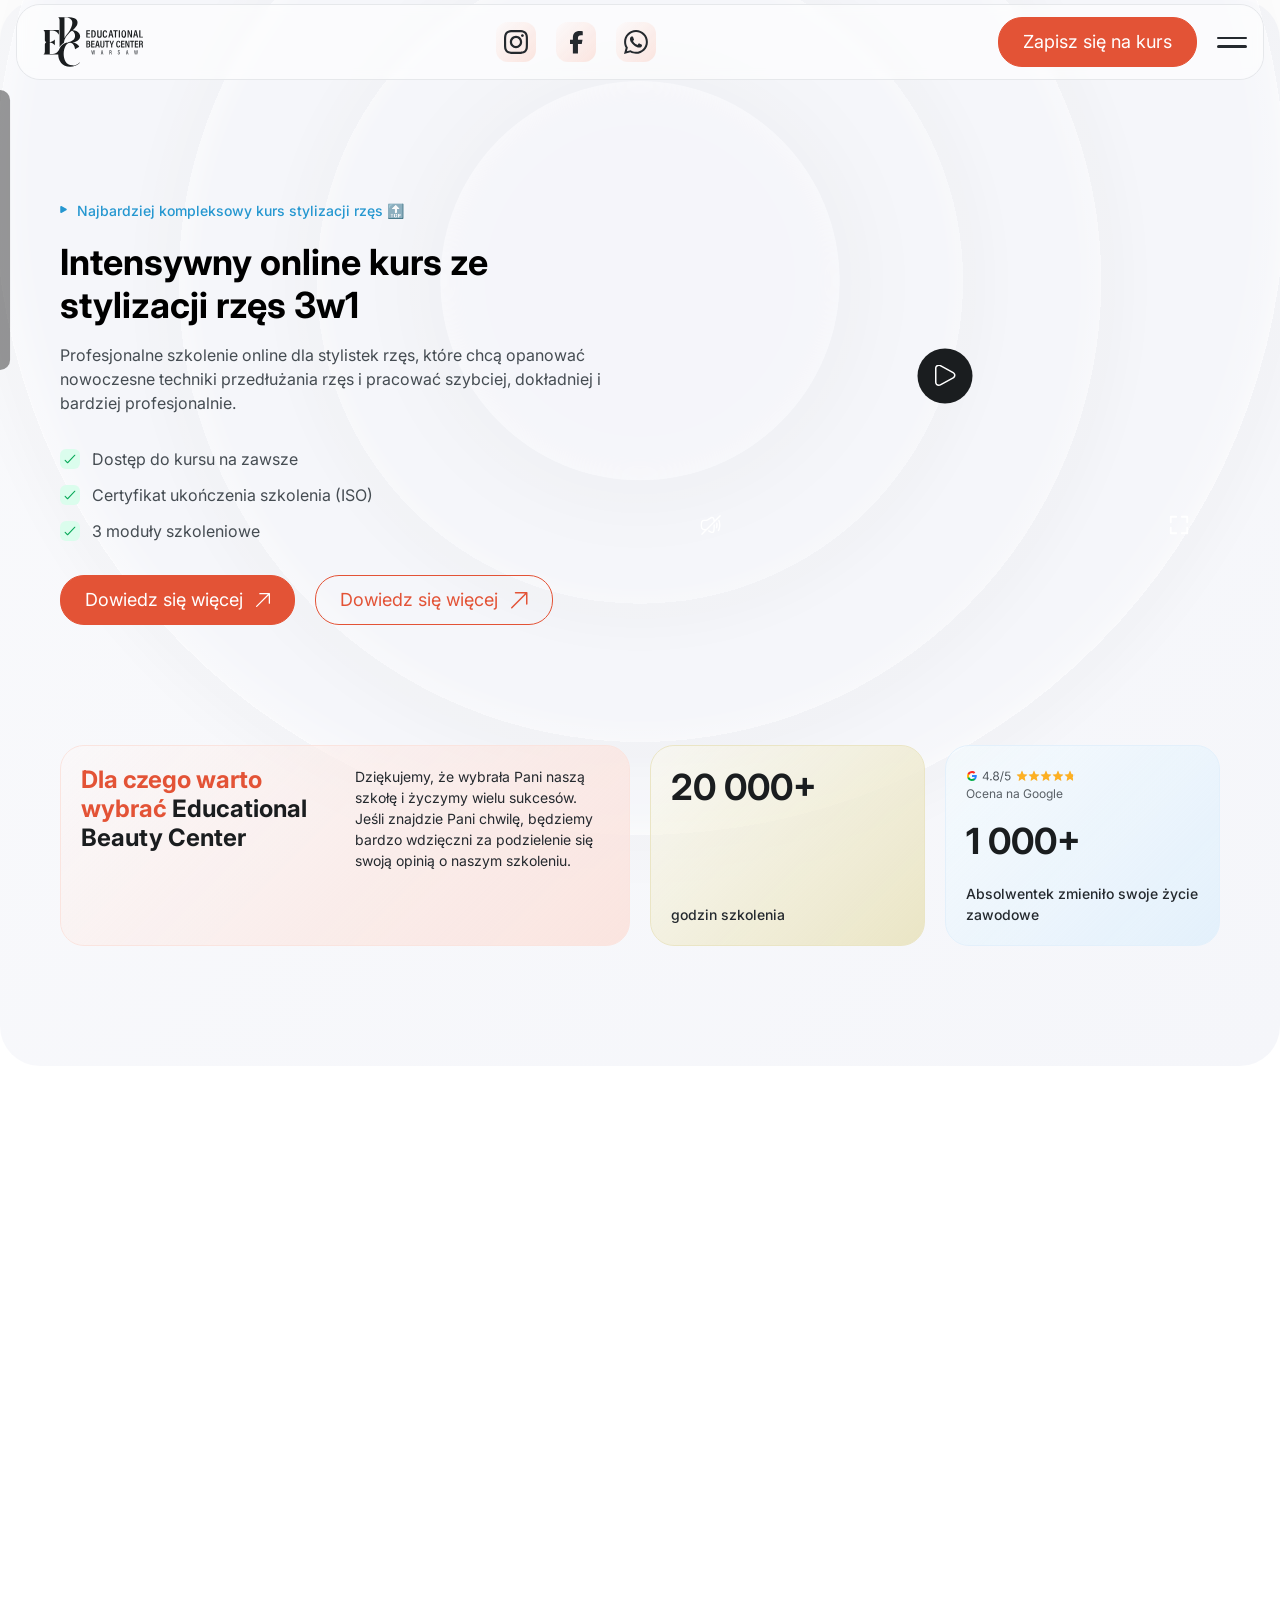
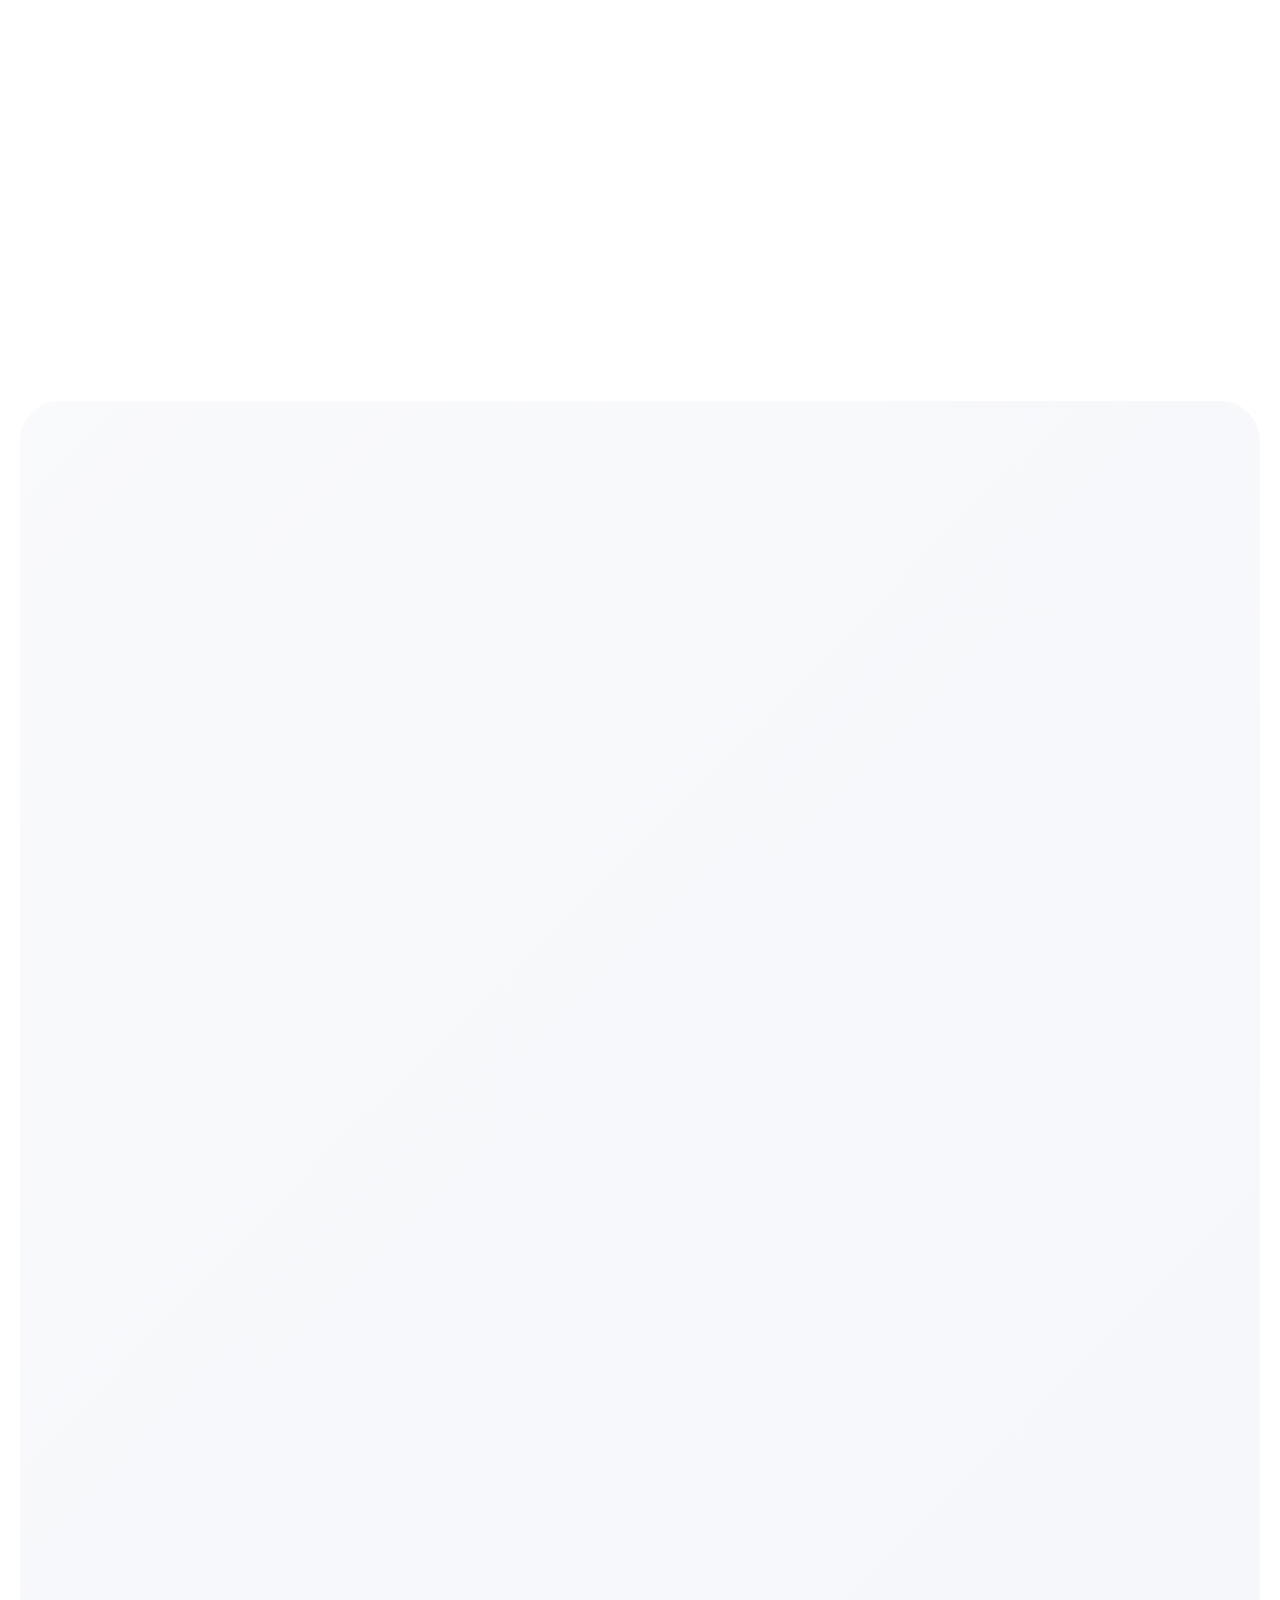
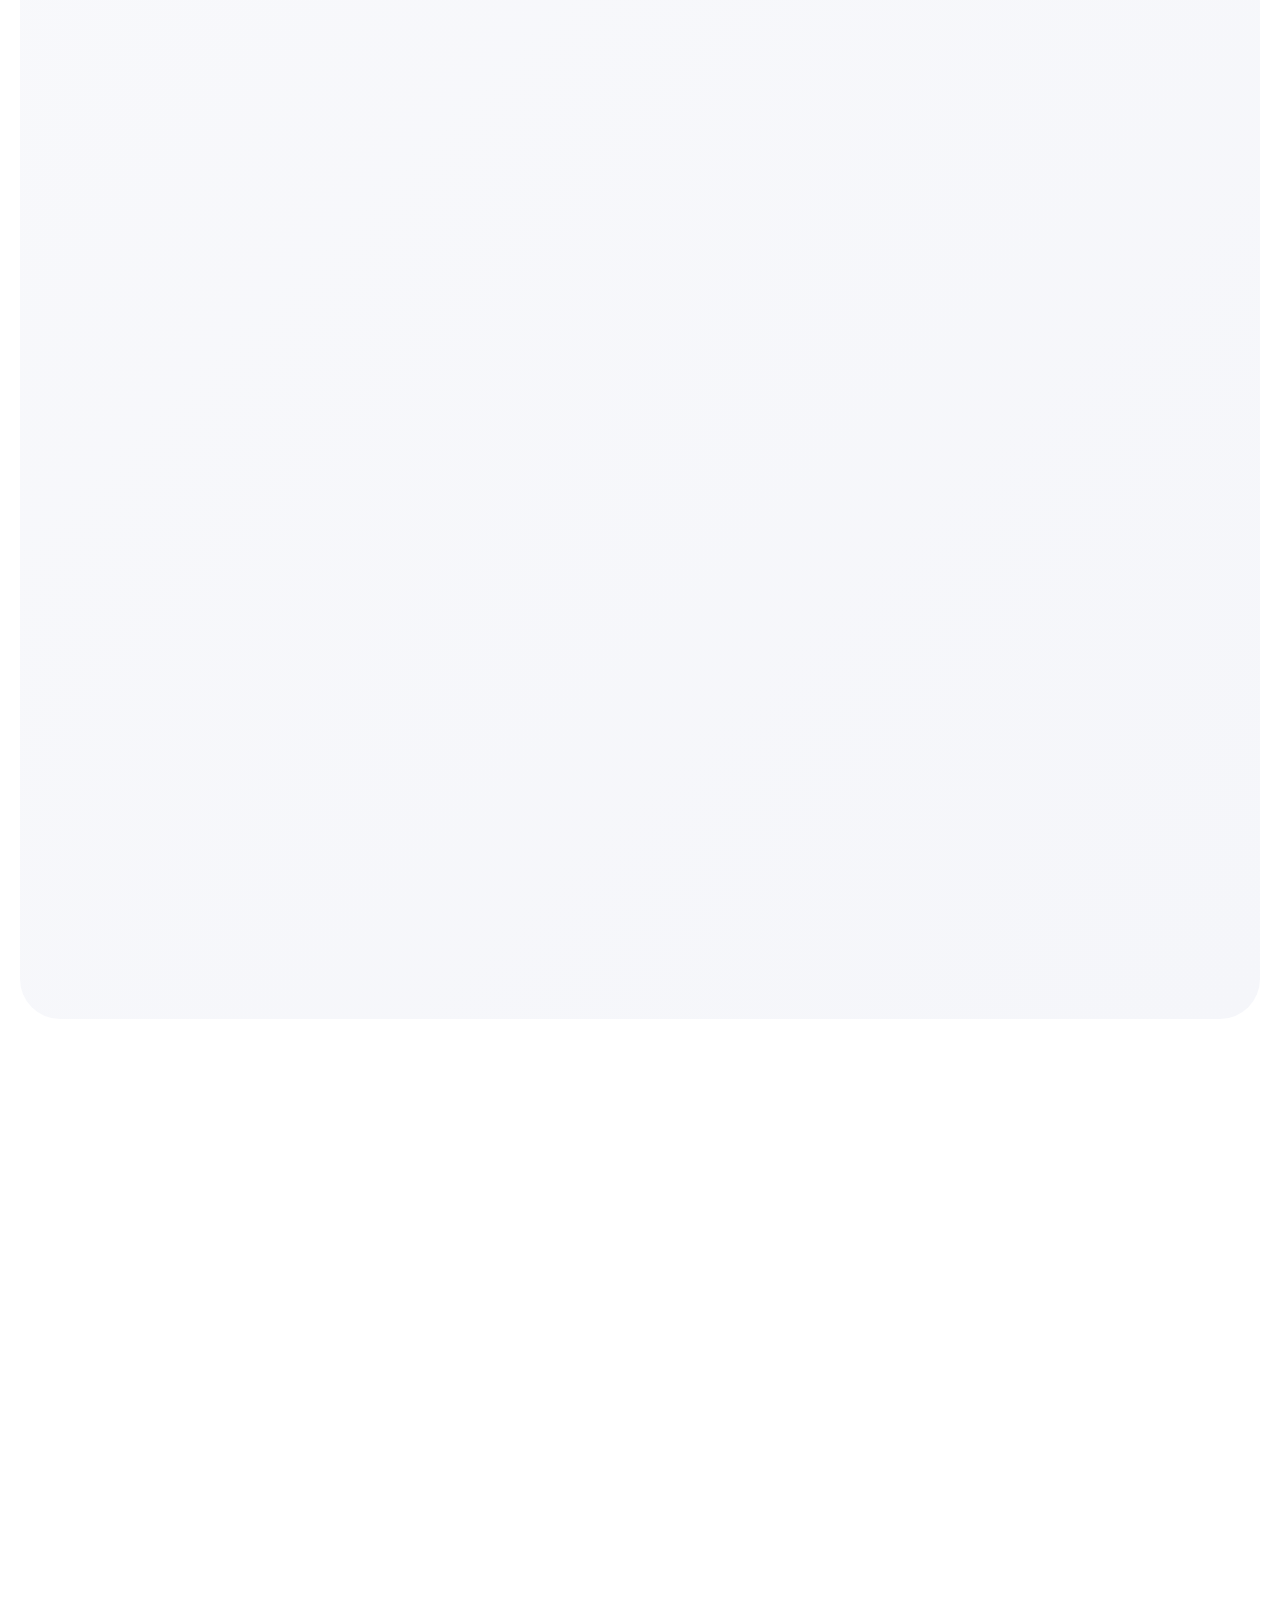
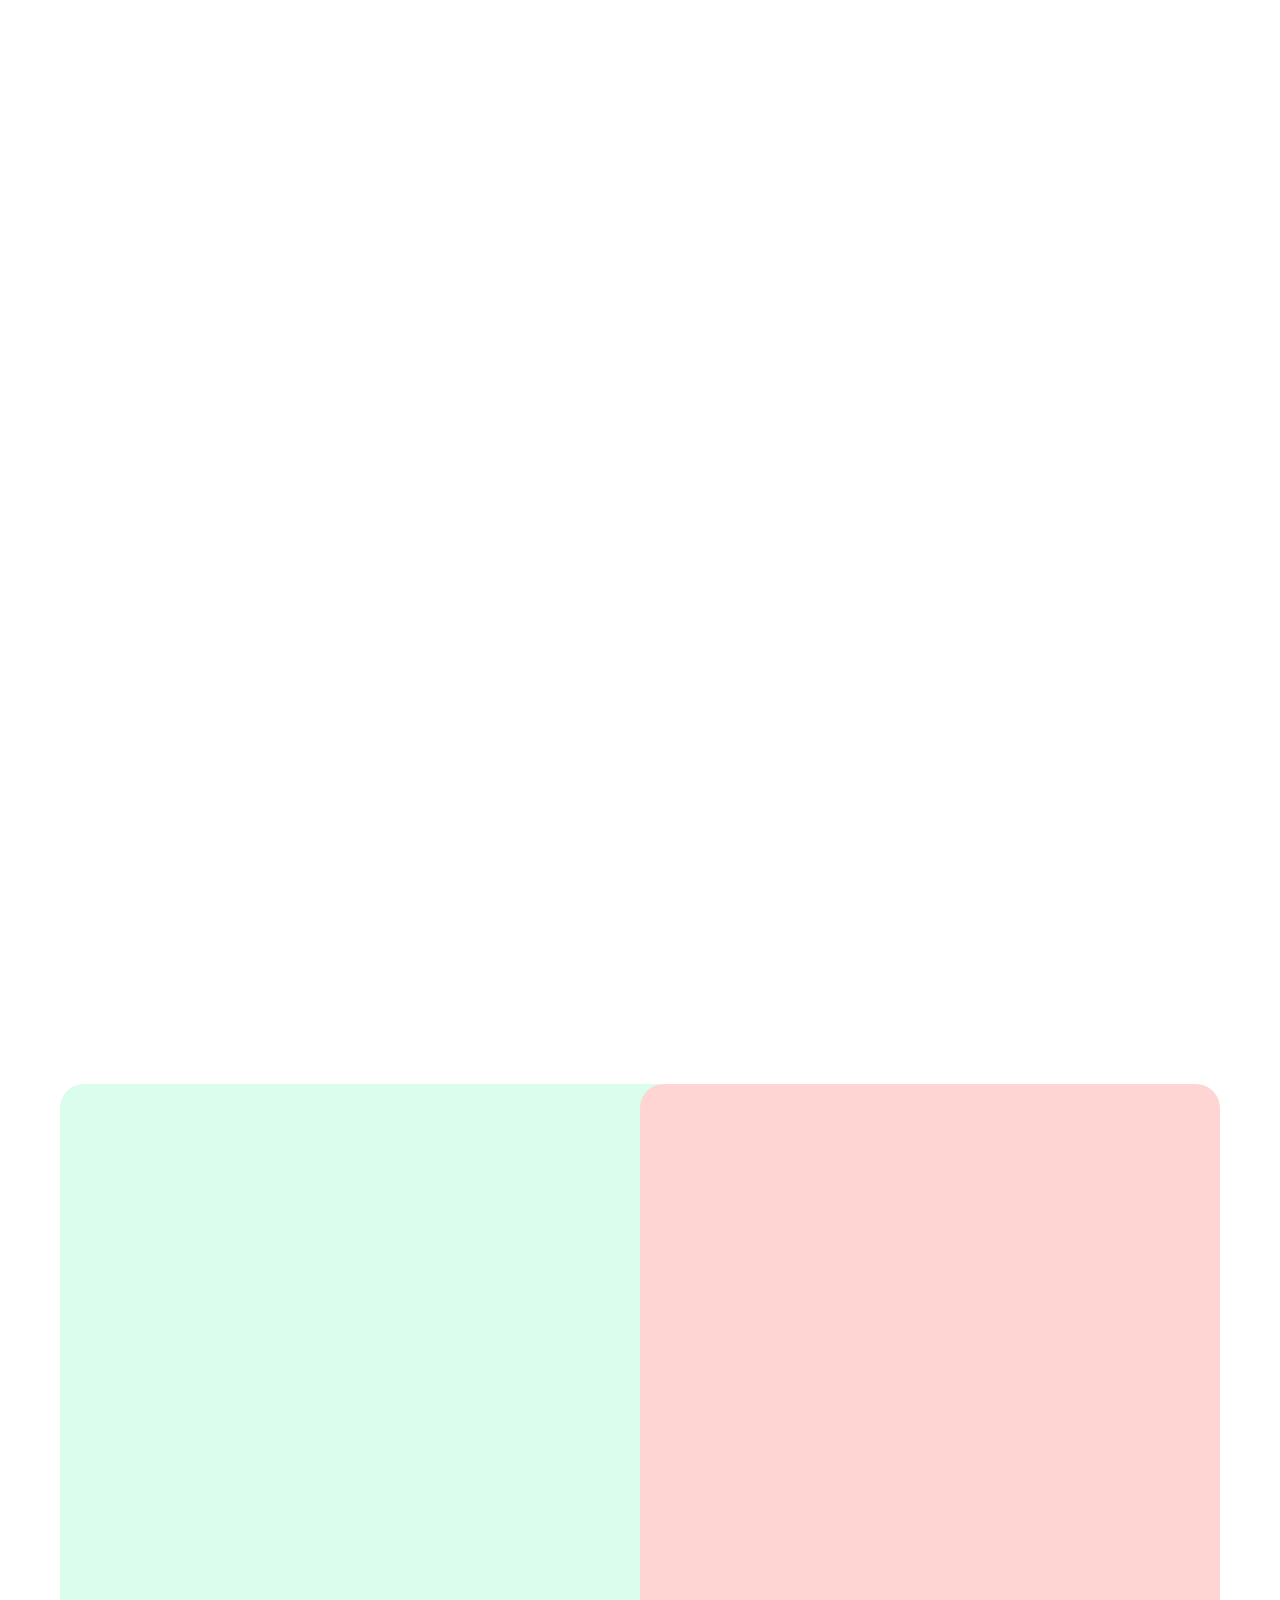
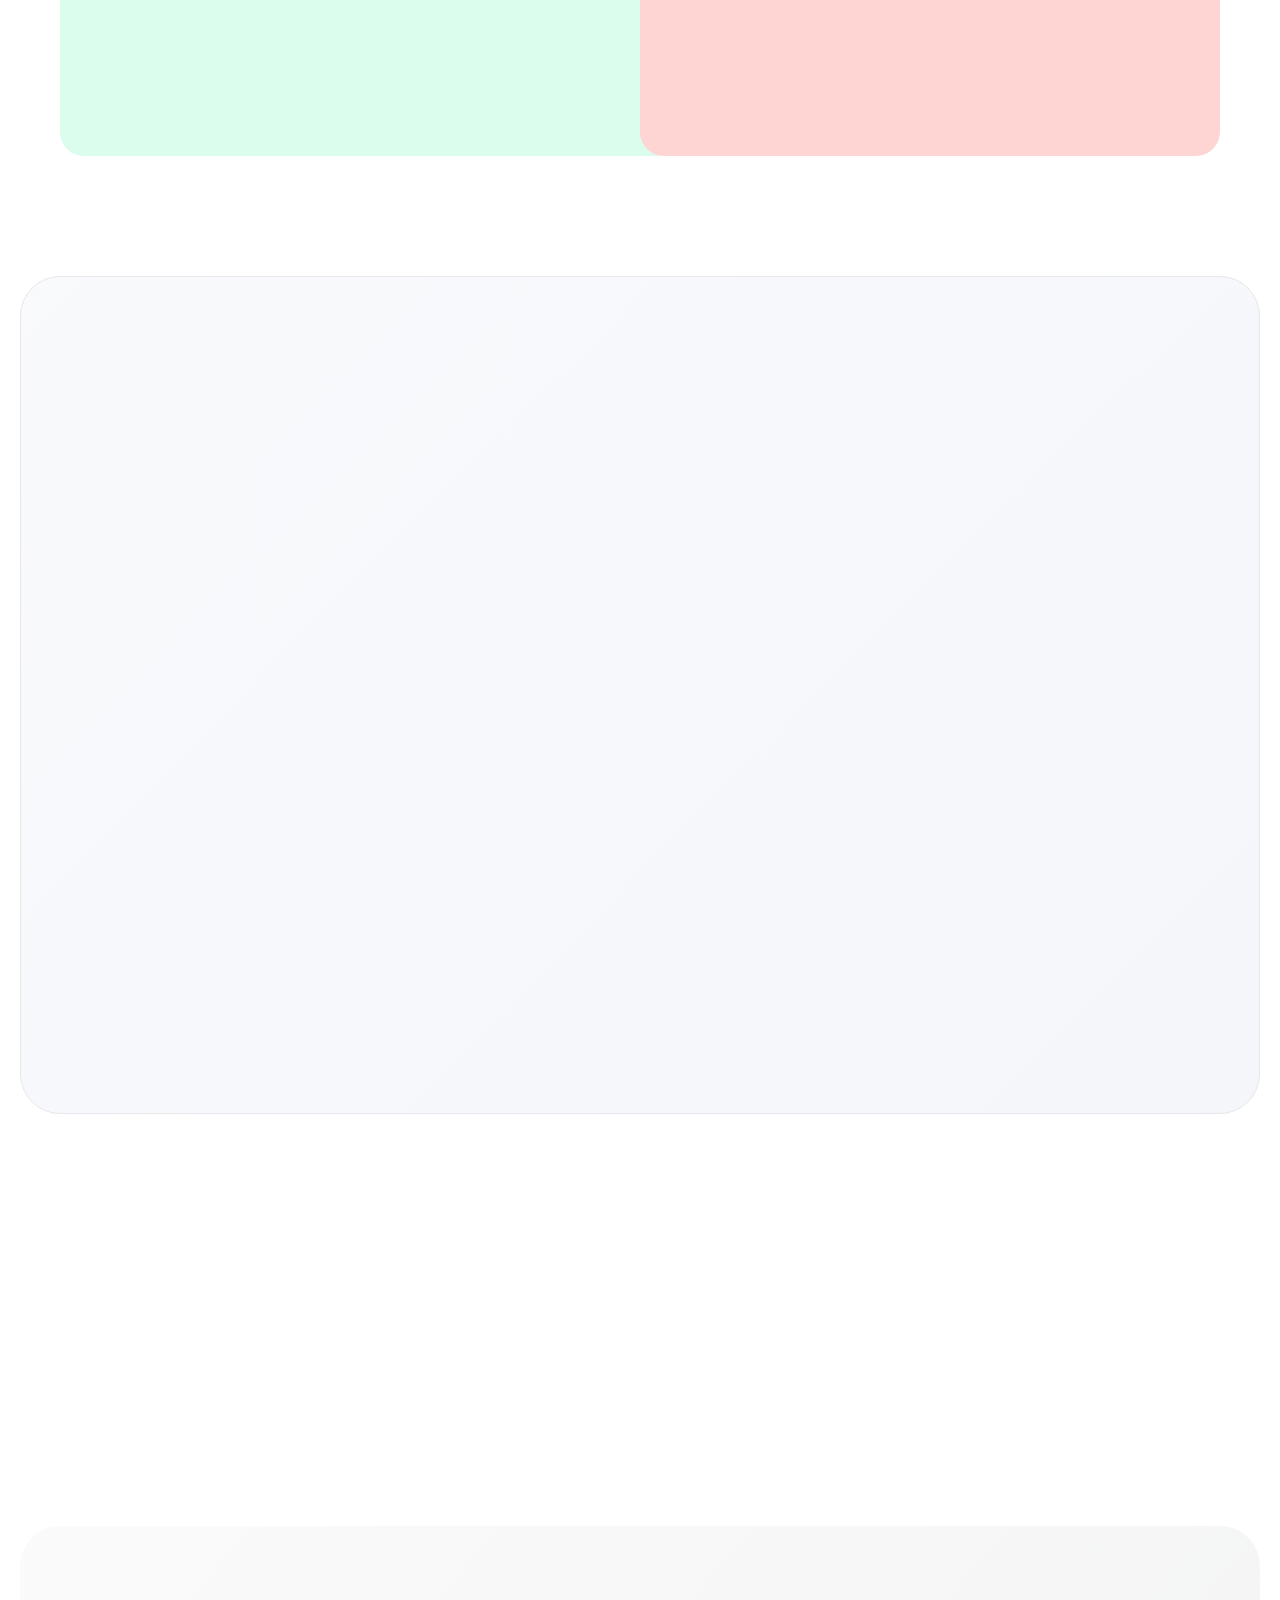
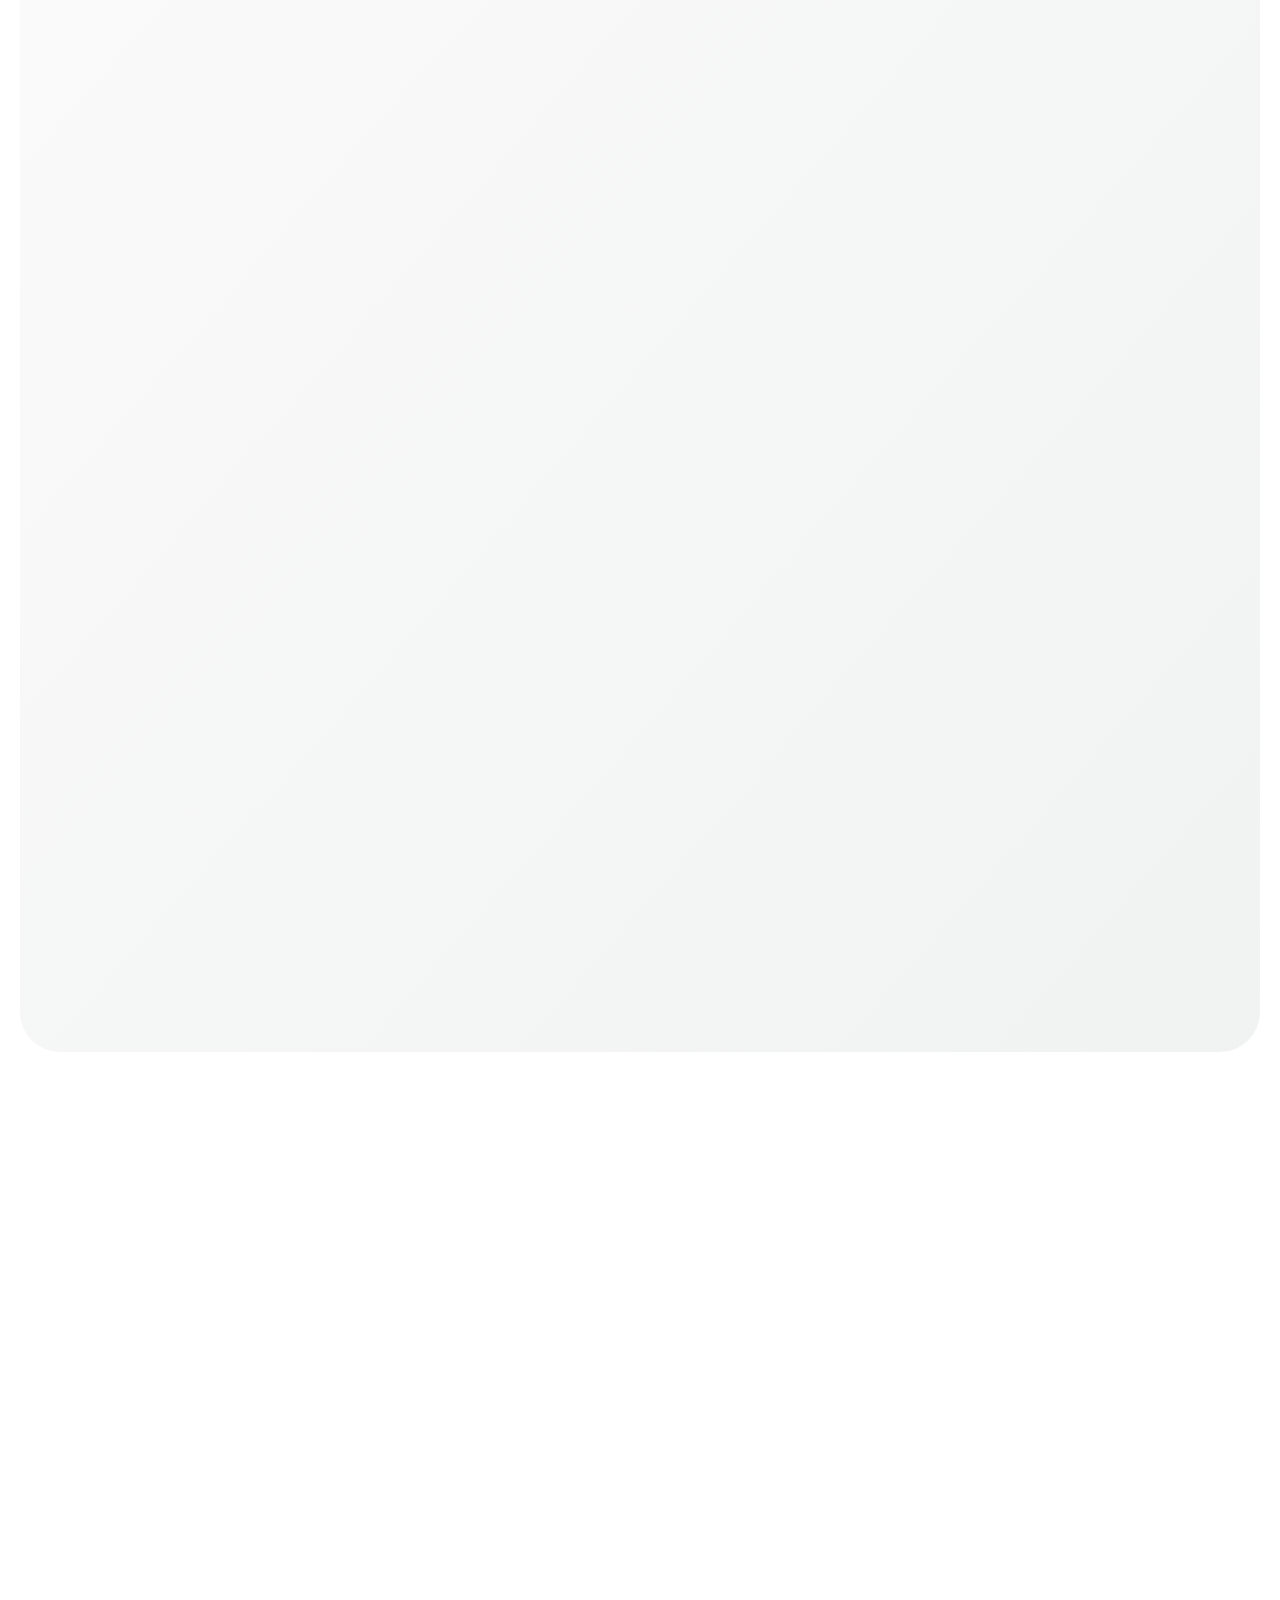
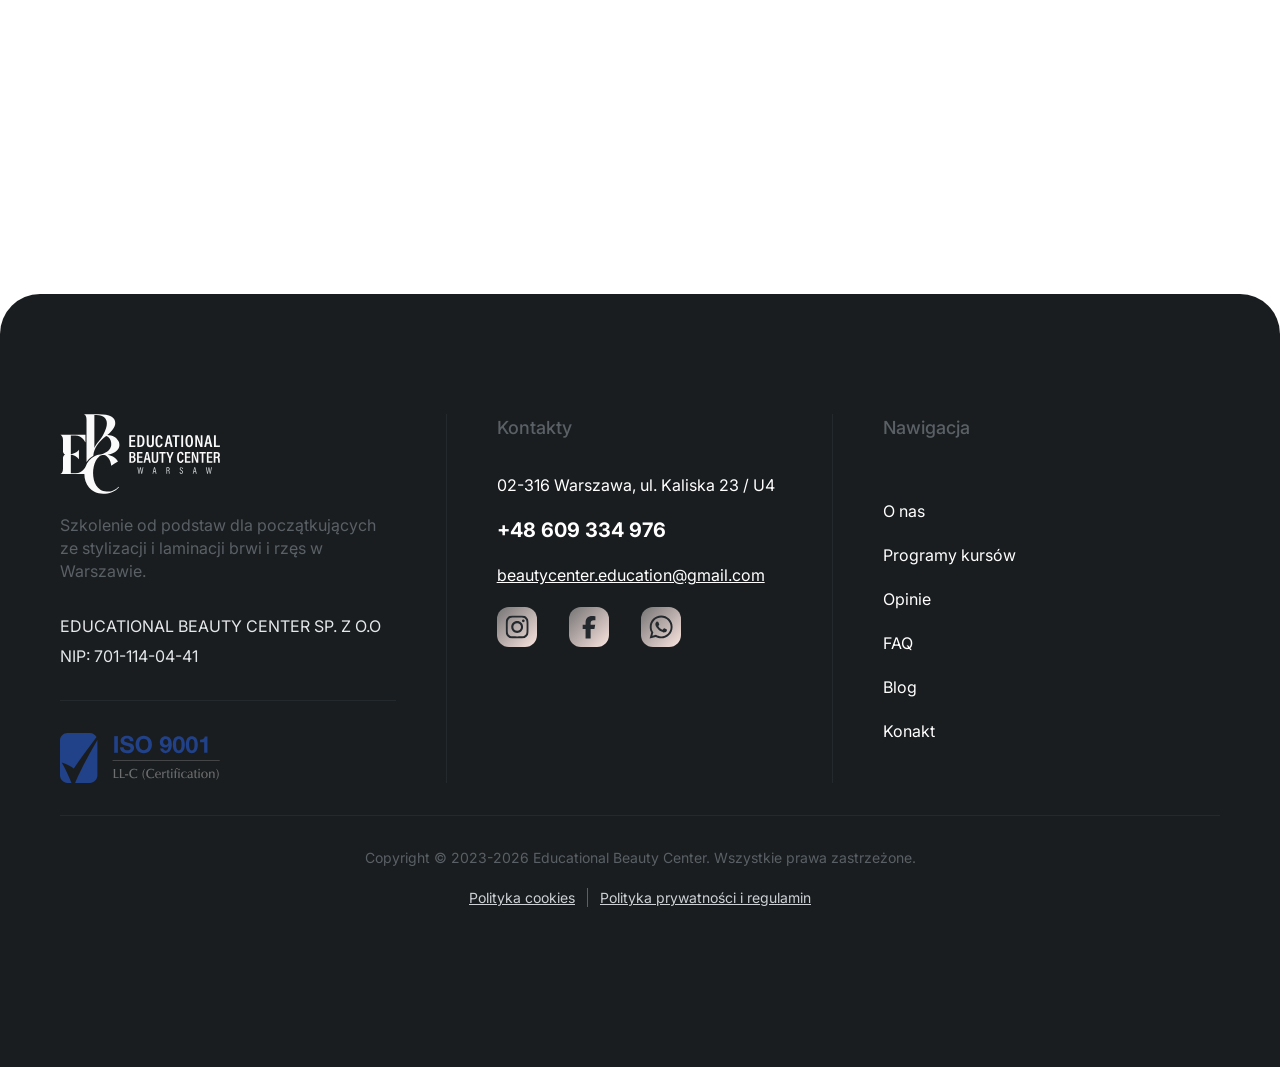
==== commit a64babd0: "Add files via upload" ====
--- a/index.html
+++ b/index.html
@@ -16,19 +16,19 @@
 		<meta charset="UTF-8">
 		<meta name="viewport" content="width=device-width, initial-scale=1.0">
 		<link rel="shortcut icon" href="./assets/img/favicon.ico">
-		<script src="https://static.elfsight.com/platform/platform.js?v=1774464788585" async></script>
+		<script src="https://static.elfsight.com/platform/platform.js?v=1774468129186" async></script>
 		<title>Home Page</title>
-		<script type="module" crossorigin="" src="./js/index.min.js?v=1774464788585"></script>
-		<link rel="modulepreload" crossorigin="" href="./js/common.min.js?v=1774464788585">
-		<link rel="modulepreload" crossorigin="" href="./js/common.min2.js?v=1774464788585">
-		<link rel="modulepreload" crossorigin="" href="./js/tel-form.min.js?v=1774464788585">
-		<link rel="modulepreload" crossorigin="" href="./js/slider.min.js?v=1774464788585">
-		<link rel="modulepreload" crossorigin="" href="./js/index.min2.js?v=1774464788585">
-		<link rel="stylesheet" crossorigin="" href="./css/common.min.css?v=1774464788585">
-		<link rel="stylesheet" crossorigin="" href="./css/tel-form.min.css?v=1774464788585">
-		<link rel="stylesheet" crossorigin="" href="./css/slider.min.css?v=1774464788585">
-		<link rel="stylesheet" crossorigin="" href="./css/index.min2.css?v=1774464788585">
-		<link rel="stylesheet" crossorigin="" href="./css/index.min.css?v=1774464788585">
+		<script type="module" crossorigin="" src="./js/index.min.js?v=1774468129186"></script>
+		<link rel="modulepreload" crossorigin="" href="./js/common.min.js?v=1774468129186">
+		<link rel="modulepreload" crossorigin="" href="./js/common.min2.js?v=1774468129186">
+		<link rel="modulepreload" crossorigin="" href="./js/tel-form.min.js?v=1774468129186">
+		<link rel="modulepreload" crossorigin="" href="./js/slider.min.js?v=1774468129186">
+		<link rel="modulepreload" crossorigin="" href="./js/index.min2.js?v=1774468129186">
+		<link rel="stylesheet" crossorigin="" href="./css/common.min.css?v=1774468129186">
+		<link rel="stylesheet" crossorigin="" href="./css/tel-form.min.css?v=1774468129186">
+		<link rel="stylesheet" crossorigin="" href="./css/slider.min.css?v=1774468129186">
+		<link rel="stylesheet" crossorigin="" href="./css/index.min2.css?v=1774468129186">
+		<link rel="stylesheet" crossorigin="" href="./css/index.min.css?v=1774468129186">
 	</head>
 	<body>
 		<div class="wrapper">
@@ -225,8 +225,8 @@
 				</div>
 			</header>
 			<main class="page">
-				<script src="https://cdn.jsdelivr.net/npm/intl-tel-input@18.1.1/build/js/intlTelInput.min.js?v=1774464788585"></script>
-				<link rel="stylesheet" href="https://cdn.jsdelivr.net/npm/intl-tel-input@18.1.1/build/css/intlTelInput.min.css?v=1774464788585">
+				<script src="https://cdn.jsdelivr.net/npm/intl-tel-input@18.1.1/build/js/intlTelInput.min.js?v=1774468129186"></script>
+				<link rel="stylesheet" href="https://cdn.jsdelivr.net/npm/intl-tel-input@18.1.1/build/css/intlTelInput.min.css?v=1774468129186">
 				<div class="page__home">
 					<section class="hero">
 						<div class="hero__box">
@@ -290,9 +290,9 @@
 									</div>
 									<div class="hero__video video">
 										<div class="video__box">
-											<video poster="./assets/img/video-poster.png" class="video__item" controlslist="nodownload" loop playsinline="" muted autoplay preload="metadata">
+											<video poster="./assets/video/video-poster.png" class="video__item" controlslist="nodownload" loop playsinline="" muted autoplay preload="metadata">
+												<!-- <source src="../../../assets/video/hero-video.mp4" type="video/mp4"> -->
 												<source src="./assets/video/hero-video.mp4" type="video/mp4">
-												<!-- <source src="@video/hero-video.mp4" type="video/mp4"> -->
 											</video>
 											<div class="video__nav nav-video is-hidden">
 												<button class="nav-video__btn-play">
@@ -428,7 +428,7 @@
 							</div>
 							<div class="gallery__box-pc">
 								<div data-fls-watcher="" data-fls-watcher-once="" data-fls-watcher-threshold="0.3" class="gallery__item">
-									<img src="./assets/img/about-us/img07.jpg/01.jpg" alt="Image">
+									<img src="./assets/img/about-us/01.jpg" alt="Image">
 								</div>
 								<div data-fls-watcher="" data-fls-watcher-once="" data-fls-watcher-threshold="0.3" class="gallery__item">
 									<img src="./assets/img/gallery/02.jpg" alt="Image">
@@ -437,10 +437,10 @@
 									<img src="./assets/img/gallery/03.jpg" alt="Image">
 								</div>
 								<div data-fls-watcher="" data-fls-watcher-once="" data-fls-watcher-threshold="0.3" class="gallery__item">
-									<img src="./assets/img/about-us/img06.jpg/04.jpg" alt="Image">
+									<img src="./assets/img/about-us/04.jpg" alt="Image">
 								</div>
 								<div data-fls-watcher="" data-fls-watcher-once="" data-fls-watcher-threshold="0.3" class="gallery__item">
-									<img src="./assets/img/about-us/img07.jpg/01.jpg" alt="Image">
+									<img src="./assets/img/about-us/01.jpg" alt="Image">
 								</div>
 								<div data-fls-watcher="" data-fls-watcher-once="" data-fls-watcher-threshold="0.3" class="gallery__item">
 									<img src="./assets/img/gallery/02.jpg" alt="Image">
@@ -449,7 +449,7 @@
 									<img src="./assets/img/gallery/03.jpg" alt="Image">
 								</div>
 								<div data-fls-watcher="" data-fls-watcher-once="" data-fls-watcher-threshold="0.3" class="gallery__item">
-									<img src="./assets/img/about-us/img06.jpg/04.jpg" alt="Image">
+									<img src="./assets/img/about-us/04.jpg" alt="Image">
 								</div>
 								<div data-fls-watcher="" data-fls-watcher-once="" data-fls-watcher-threshold="0.3" class="gallery__item">
 									<img src="./assets/img/gallery/05.jpg" alt="Image">
@@ -458,7 +458,7 @@
 									<img src="./assets/img/gallery/06.jpg" alt="Image">
 								</div>
 								<div data-fls-watcher="" data-fls-watcher-once="" data-fls-watcher-threshold="0.3" class="gallery__item">
-									<img src="./assets/img/about-us/img09.jpg/07.jpg" alt="Image">
+									<img src="./assets/img/about-us/07.jpg" alt="Image">
 								</div>
 								<div data-fls-watcher="" data-fls-watcher-once="" data-fls-watcher-threshold="0.3" class="gallery__item">
 									<img src="./assets/img/gallery/08.jpg" alt="Image">
@@ -467,7 +467,7 @@
 									<img src="./assets/img/gallery/09.jpg" alt="Image">
 								</div>
 								<div data-fls-watcher="" data-fls-watcher-once="" data-fls-watcher-threshold="0.3" class="gallery__item">
-									<img src="./assets/img/about-us/img08.jpg/10.jpg" alt="Image">
+									<img src="./assets/img/about-us/10.jpg" alt="Image">
 								</div>
 								<div data-fls-watcher="" data-fls-watcher-once="" data-fls-watcher-threshold="0.3" class="gallery__item">
 									<img src="./assets/img/gallery/11.jpg" alt="Image">
@@ -478,7 +478,7 @@
 							</div>
 							<div class="gallery__box-mobile">
 								<div data-fls-watcher="" data-fls-watcher-once="" data-fls-watcher-threshold="0.3" class="gallery__image">
-									<img class="gallery__preview" src="./assets/img/about-us/img07.jpg/01.jpg" alt="Image">
+									<img class="gallery__preview" src="./assets/img/about-us/01.jpg" alt="Image">
 								</div>
 								<div data-fls-watcher="" data-fls-watcher-once="" data-fls-watcher-threshold="0.3" class="gallery__image">
 									<img class="gallery__preview" src="./assets/img/gallery/02.jpg" alt="Image">
@@ -487,10 +487,10 @@
 									<img class="gallery__preview" src="./assets/img/gallery/03.jpg" alt="Image">
 								</div>
 								<div data-fls-watcher="" data-fls-watcher-once="" data-fls-watcher-threshold="0.3" class="gallery__image">
-									<img class="gallery__preview" src="./assets/img/about-us/img06.jpg/04.jpg" alt="Image">
+									<img class="gallery__preview" src="./assets/img/about-us/04.jpg" alt="Image">
 								</div>
 								<div data-fls-watcher="" data-fls-watcher-once="" data-fls-watcher-threshold="0.3" class="gallery__image">
-									<img class="gallery__preview" src="./assets/img/about-us/img07.jpg/01.jpg" alt="Image">
+									<img class="gallery__preview" src="./assets/img/about-us/01.jpg" alt="Image">
 								</div>
 								<div data-fls-watcher="" data-fls-watcher-once="" data-fls-watcher-threshold="0.3" class="gallery__image">
 									<img class="gallery__preview" src="./assets/img/gallery/02.jpg" alt="Image">
@@ -499,7 +499,7 @@
 									<img class="gallery__preview" src="./assets/img/gallery/03.jpg" alt="Image">
 								</div>
 								<div data-fls-watcher="" data-fls-watcher-once="" data-fls-watcher-threshold="0.3" class="gallery__image">
-									<img class="gallery__preview" src="./assets/img/about-us/img06.jpg/04.jpg" alt="Image">
+									<img class="gallery__preview" src="./assets/img/about-us/04.jpg" alt="Image">
 								</div>
 								<div data-fls-watcher="" data-fls-watcher-once="" data-fls-watcher-threshold="0.3" class="gallery__image">
 									<img class="gallery__preview" src="./assets/img/gallery/05.jpg" alt="Image">
@@ -508,7 +508,7 @@
 									<img class="gallery__preview" src="./assets/img/gallery/06.jpg" alt="Image">
 								</div>
 								<div data-fls-watcher="" data-fls-watcher-once="" data-fls-watcher-threshold="0.3" class="gallery__image">
-									<img class="gallery__preview" src="./assets/img/about-us/img09.jpg/07.jpg" alt="Image">
+									<img class="gallery__preview" src="./assets/img/about-us/07.jpg" alt="Image">
 								</div>
 								<div data-fls-watcher="" data-fls-watcher-once="" data-fls-watcher-threshold="0.3" class="gallery__image">
 									<img class="gallery__preview" src="./assets/img/gallery/08.jpg" alt="Image">
@@ -517,7 +517,7 @@
 									<img class="gallery__preview" src="./assets/img/gallery/09.jpg" alt="Image">
 								</div>
 								<div data-fls-watcher="" data-fls-watcher-once="" data-fls-watcher-threshold="0.3" class="gallery__image">
-									<img class="gallery__preview" src="./assets/img/about-us/img08.jpg/10.jpg" alt="Image">
+									<img class="gallery__preview" src="./assets/img/about-us/10.jpg" alt="Image">
 								</div>
 								<div data-fls-watcher="" data-fls-watcher-once="" data-fls-watcher-threshold="0.3" class="gallery__image">
 									<img class="gallery__preview" src="./assets/img/gallery/11.jpg" alt="Image">
@@ -547,7 +547,7 @@
 										<div class="category-course-programs__cards">
 											<div data-fls-watcher="" data-fls-watcher-once="" data-fls-watcher-threshold="0.1" class="category-course-programs__card card-category-course">
 												<div class="card-category-course__img">
-													<img src="./assets/img/about-us/img07.jpg/01.jpg" alt="Image">
+													<img src="./assets/img/about-us/01.jpg" alt="Image">
 													<div class="card-category-course__box-label">
 														<span class="card-category-course__label">Bestseller</span>
 													</div>
@@ -582,7 +582,7 @@
 											</div>
 											<div data-fls-watcher="" data-fls-watcher-once="" data-fls-watcher-threshold="0.1" class="category-course-programs__card card-category-course">
 												<div class="card-category-course__img">
-													<img src="./assets/img/about-us/img07.jpg/01.jpg" alt="Image">
+													<img src="./assets/img/about-us/01.jpg" alt="Image">
 												</div>
 												<div class="card-category-course__content">
 													<div class="card-category-course__tags">
@@ -614,7 +614,7 @@
 											</div>
 											<div data-fls-watcher="" data-fls-watcher-once="" data-fls-watcher-threshold="0.1" class="category-course-programs__card card-category-course">
 												<div class="card-category-course__img">
-													<img src="./assets/img/about-us/img07.jpg/01.jpg" alt="Image">
+													<img src="./assets/img/about-us/01.jpg" alt="Image">
 												</div>
 												<div class="card-category-course__content">
 													<div class="card-category-course__tags">
@@ -651,7 +651,7 @@
 										<div class="category-course-programs__cards">
 											<div data-fls-watcher="" data-fls-watcher-once="" data-fls-watcher-threshold="0.1" class="category-course-programs__card card-category-course">
 												<div class="card-category-course__img">
-													<img src="./assets/img/about-us/img07.jpg/01.jpg" alt="Image">
+													<img src="./assets/img/about-us/01.jpg" alt="Image">
 													<div class="card-category-course__box-label">
 														<span class="card-category-course__label">Bestseller</span>
 													</div>
@@ -688,7 +688,7 @@
 											</div>
 											<div data-fls-watcher="" data-fls-watcher-once="" data-fls-watcher-threshold="0.1" class="category-course-programs__card card-category-course">
 												<div class="card-category-course__img">
-													<img src="./assets/img/about-us/img07.jpg/01.jpg" alt="Image">
+													<img src="./assets/img/about-us/01.jpg" alt="Image">
 												</div>
 												<div class="card-category-course__content">
 													<div class="card-category-course__tags">
@@ -720,7 +720,7 @@
 											</div>
 											<div data-fls-watcher="" data-fls-watcher-once="" data-fls-watcher-threshold="0.1" class="category-course-programs__card card-category-course">
 												<div class="card-category-course__img">
-													<img src="./assets/img/about-us/img07.jpg/01.jpg" alt="Image">
+													<img src="./assets/img/about-us/01.jpg" alt="Image">
 												</div>
 												<div class="card-category-course__content">
 													<div class="card-category-course__tags">
@@ -757,7 +757,7 @@
 										<div class="category-course-programs__cards">
 											<div data-fls-watcher="" data-fls-watcher-once="" data-fls-watcher-threshold="0.1" class="category-course-programs__card card-category-course">
 												<div class="card-category-course__img">
-													<img src="./assets/img/about-us/img07.jpg/01.jpg" alt="Image">
+													<img src="./assets/img/about-us/01.jpg" alt="Image">
 													<div class="card-category-course__box-label">
 														<span class="card-category-course__label">Bestseller</span>
 													</div>
@@ -794,7 +794,7 @@
 											</div>
 											<div data-fls-watcher="" data-fls-watcher-once="" data-fls-watcher-threshold="0.1" class="category-course-programs__card card-category-course">
 												<div class="card-category-course__img">
-													<img src="./assets/img/about-us/img07.jpg/01.jpg" alt="Image">
+													<img src="./assets/img/about-us/01.jpg" alt="Image">
 												</div>
 												<div class="card-category-course__content">
 													<div class="card-category-course__tags">
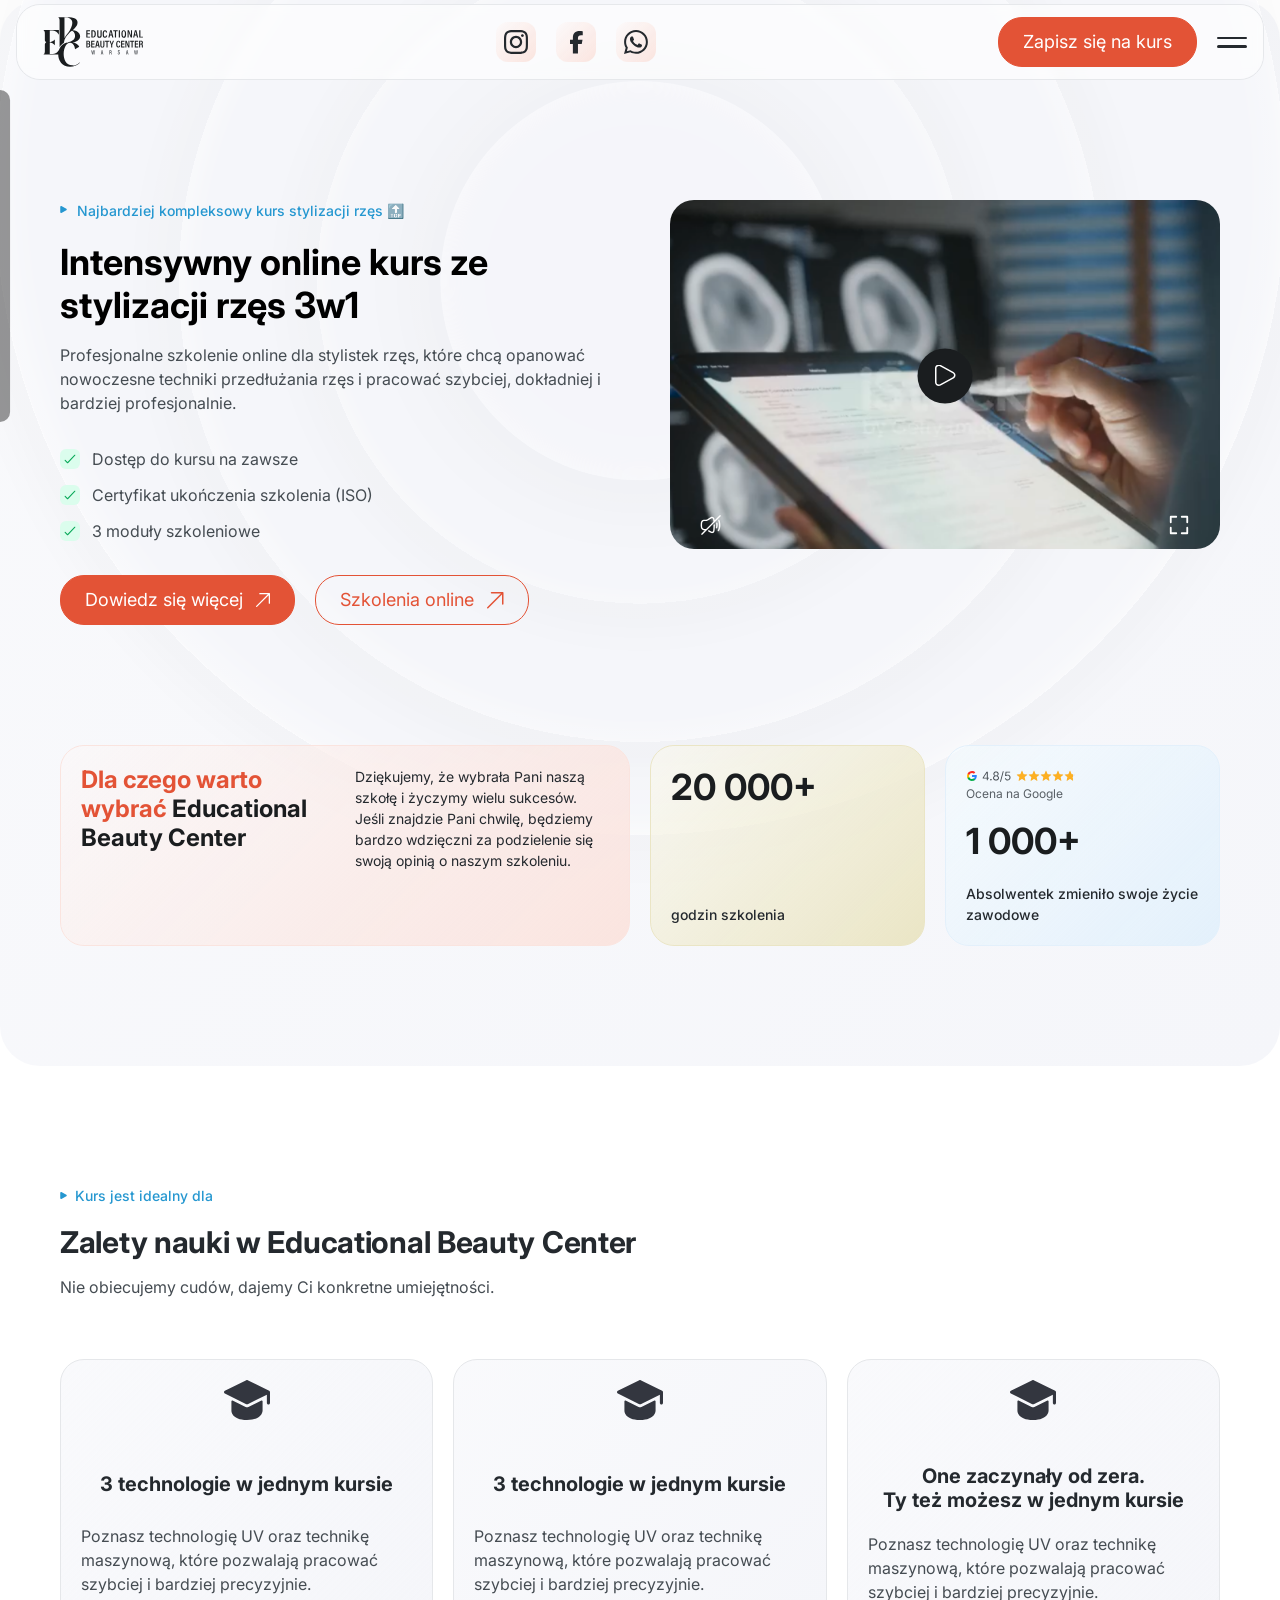
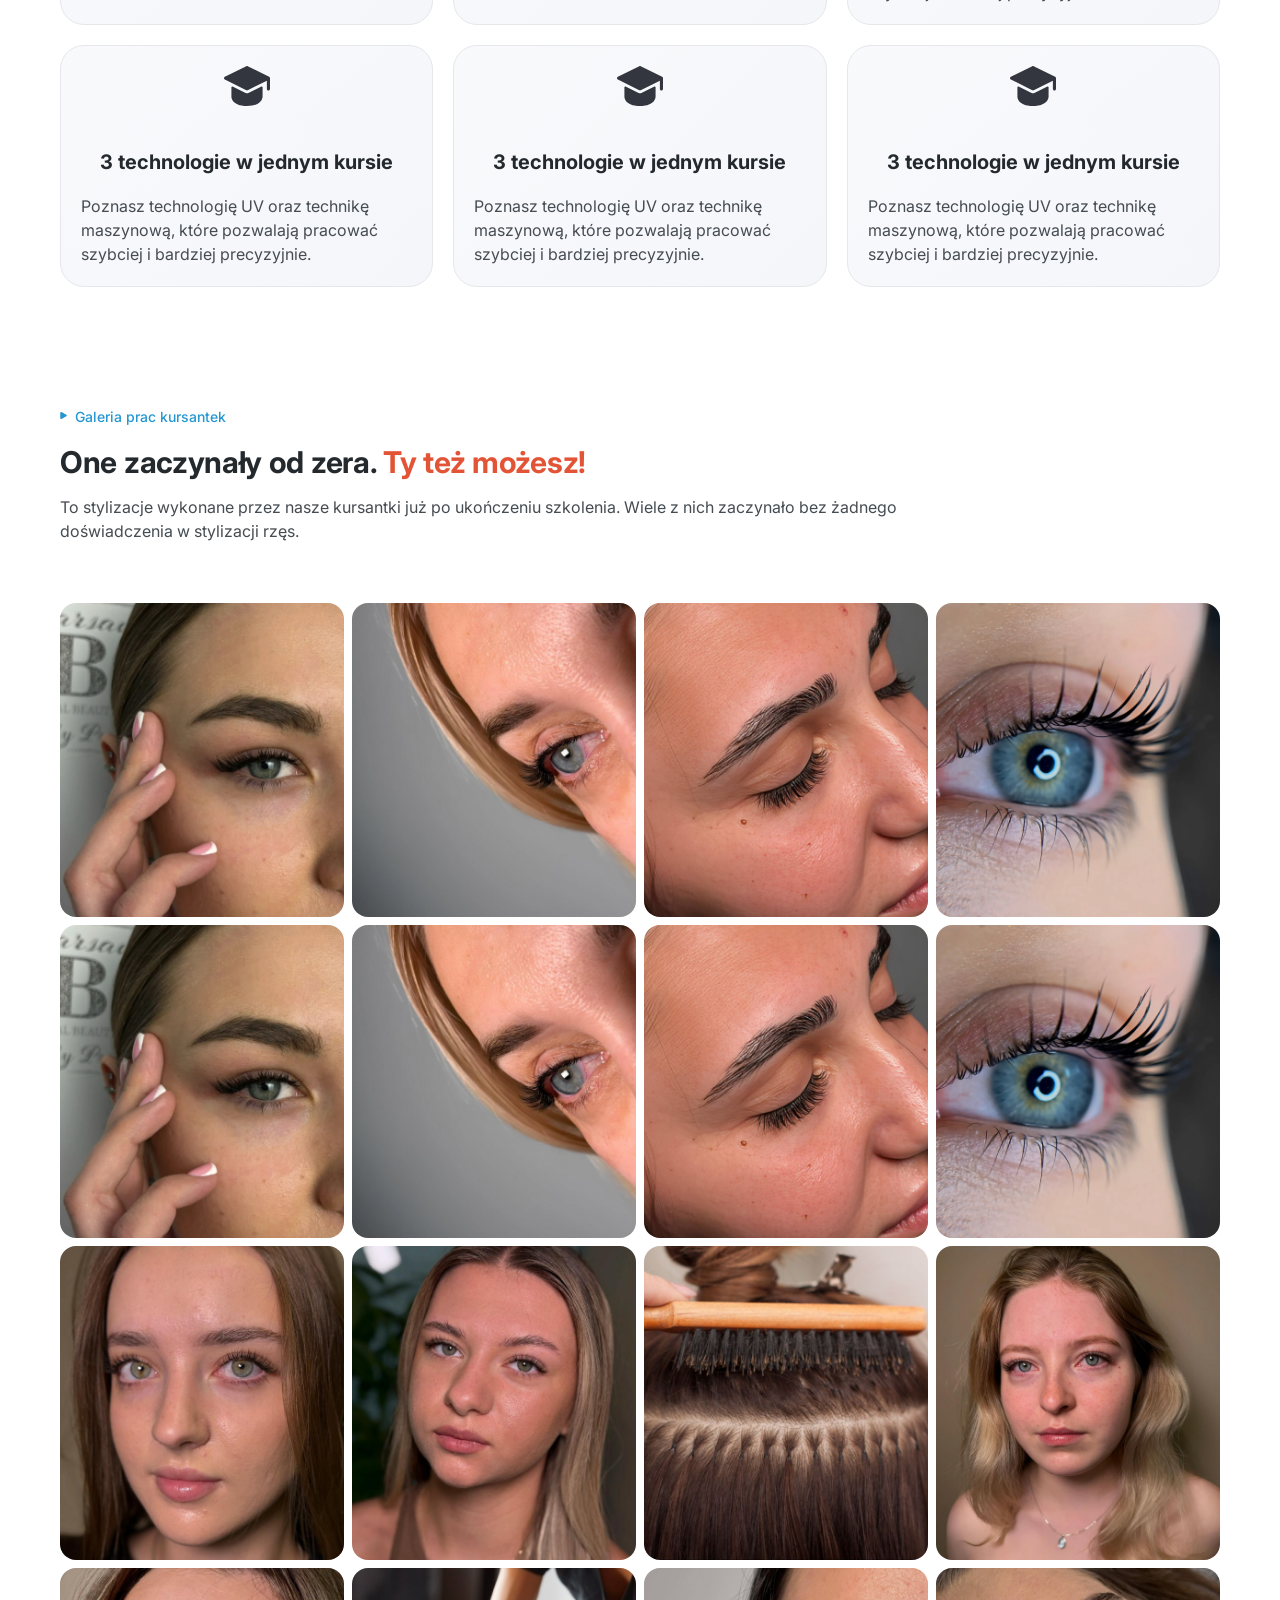
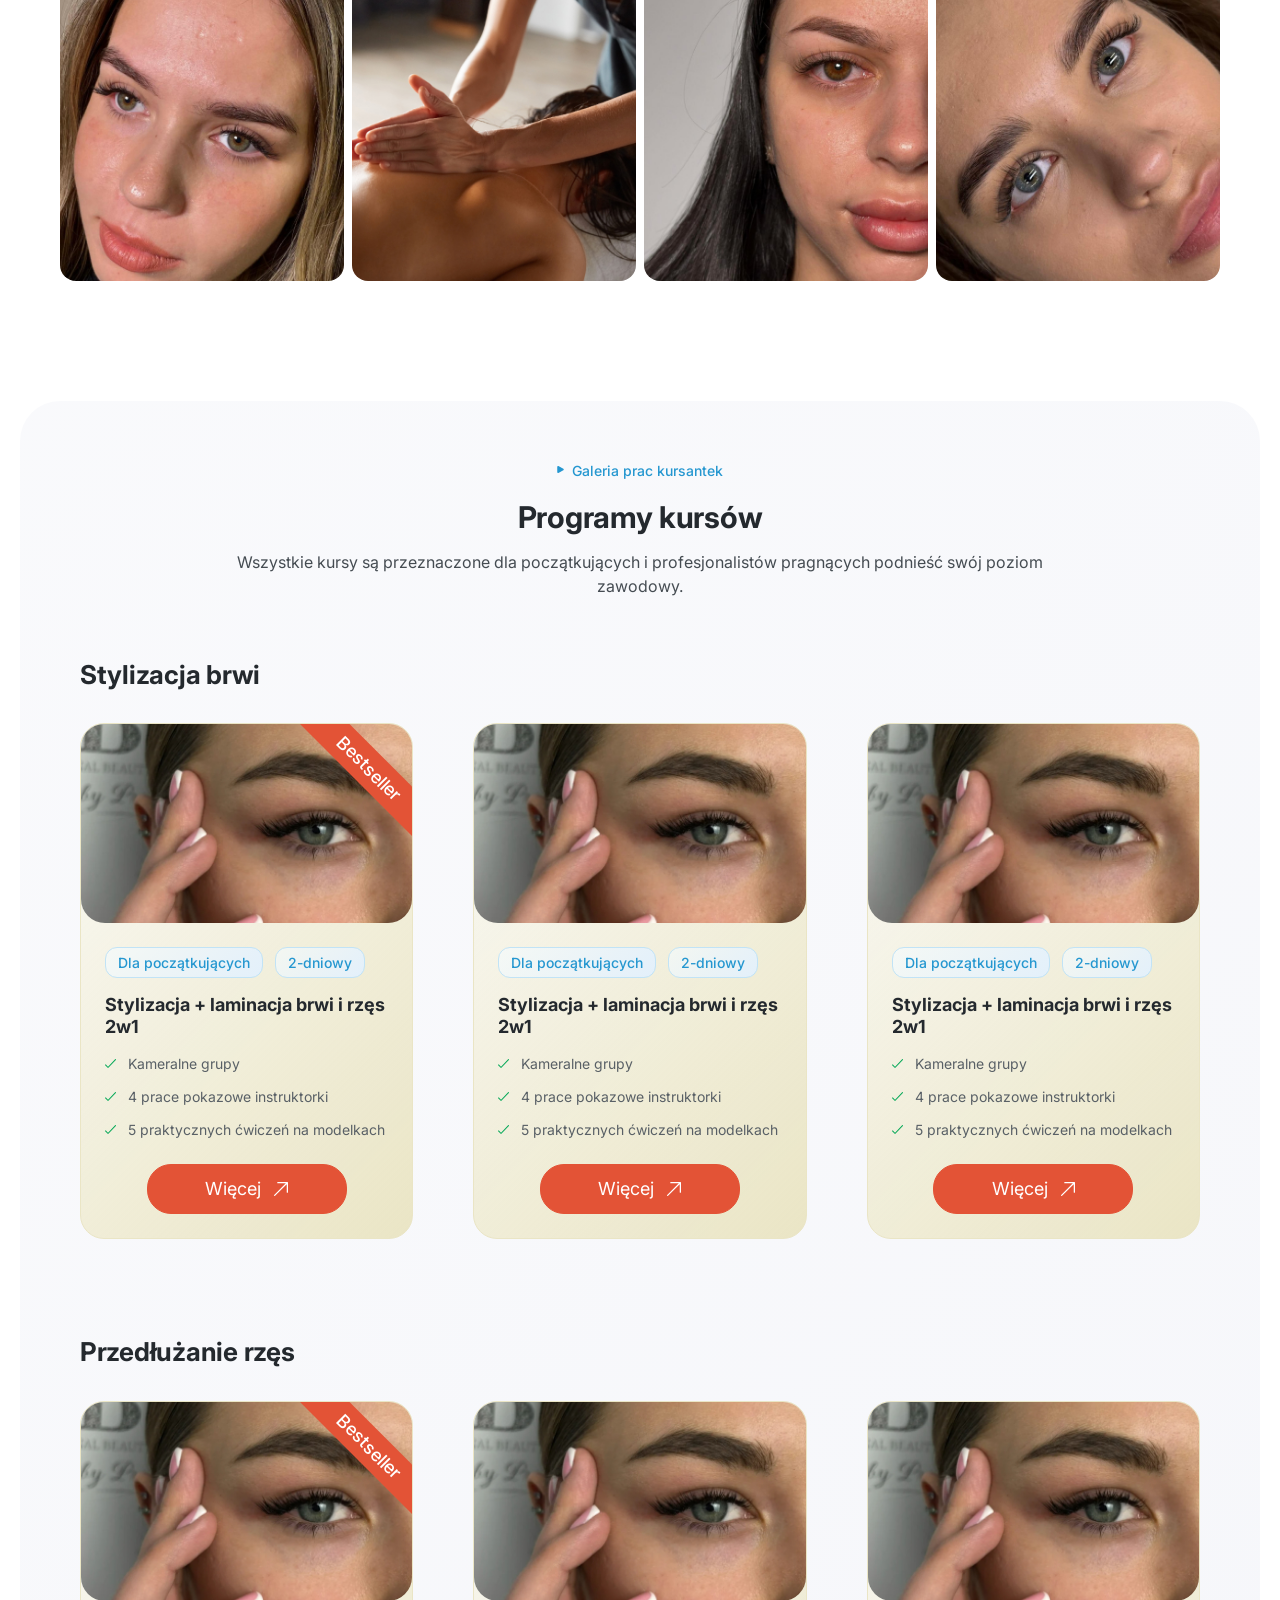
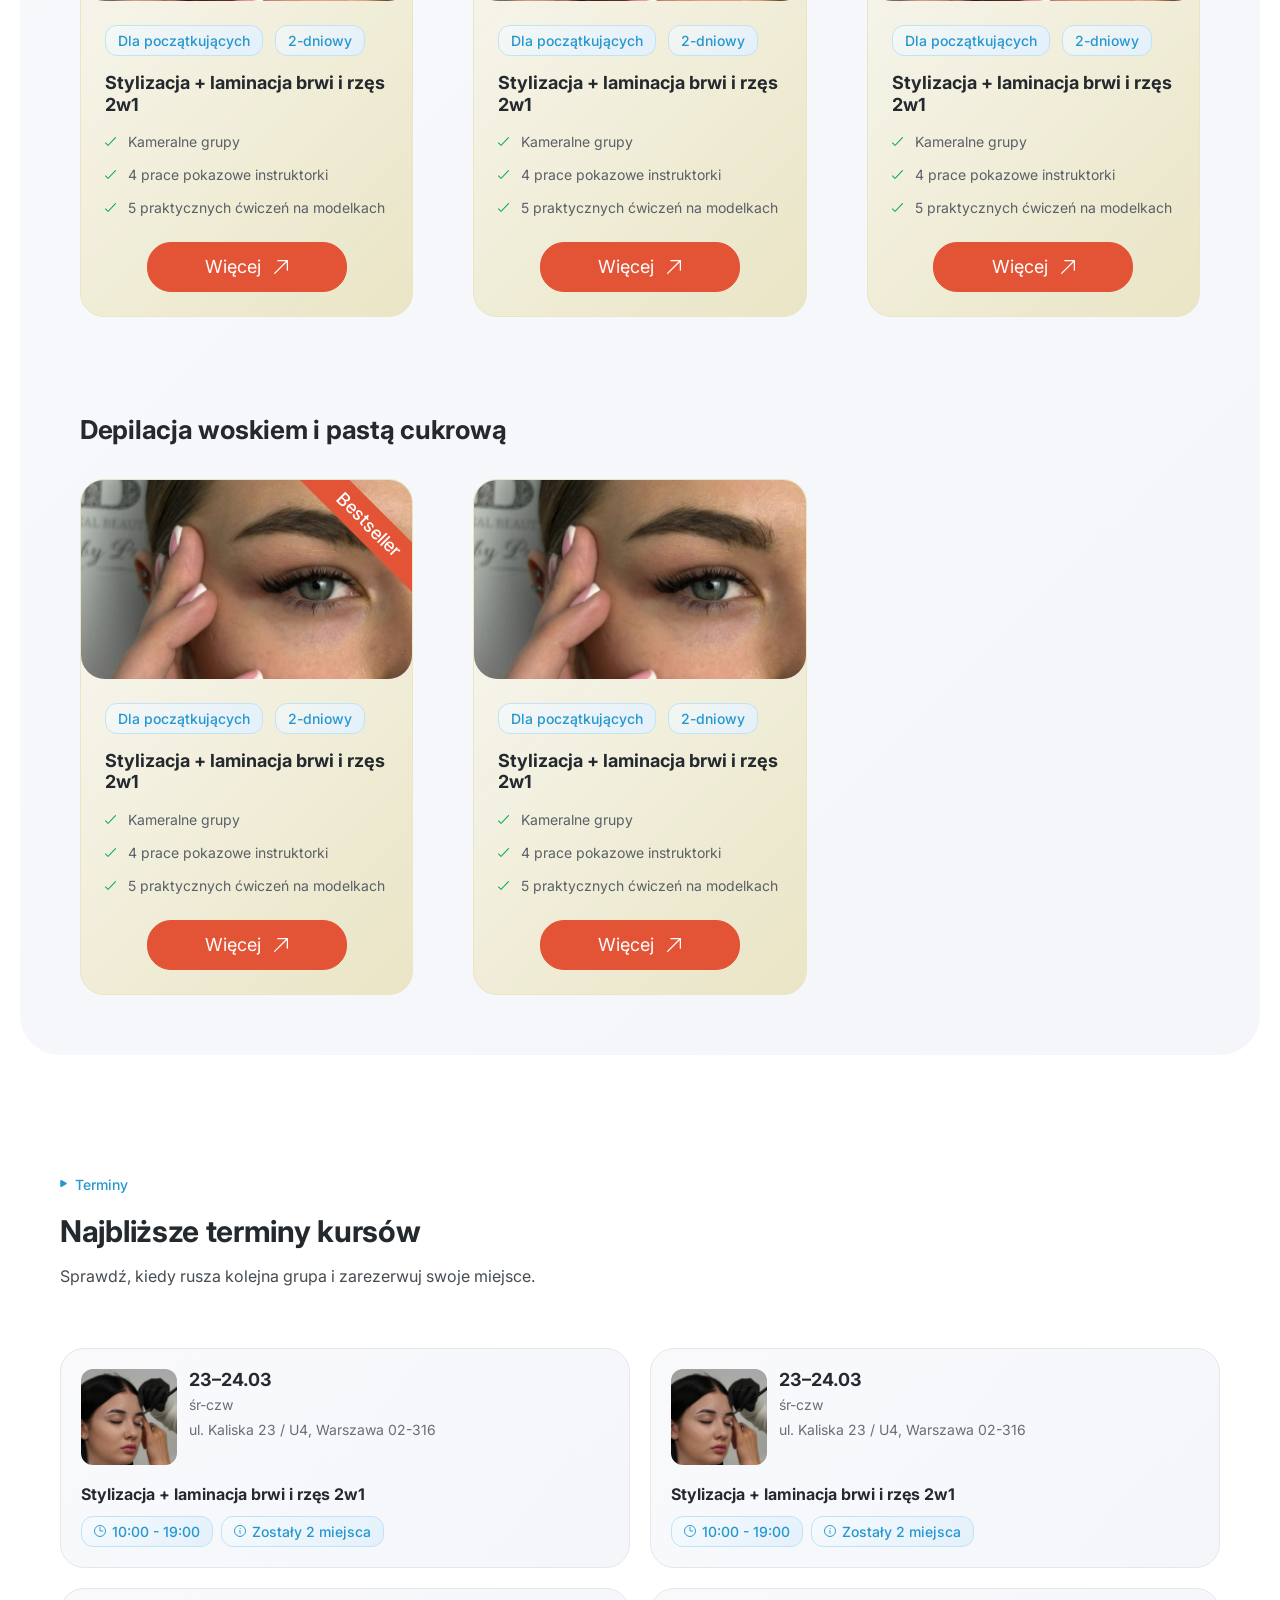
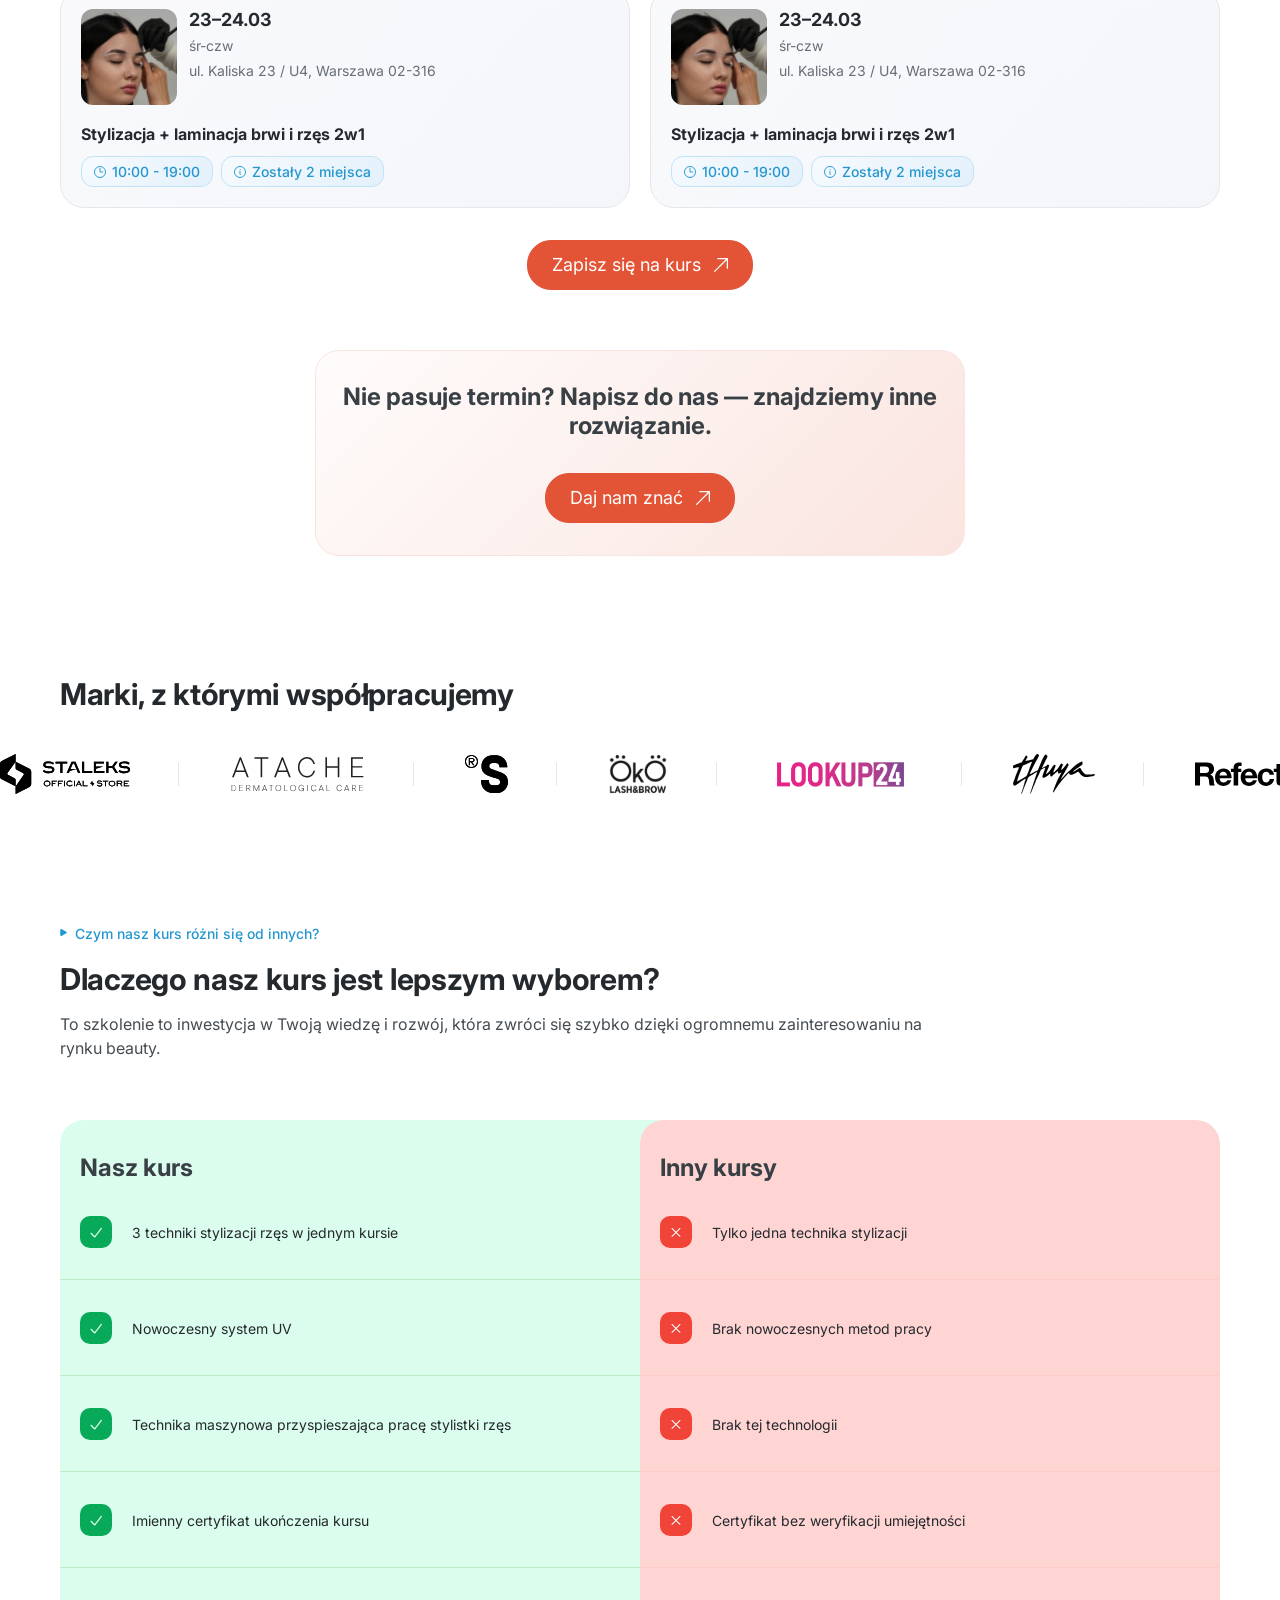
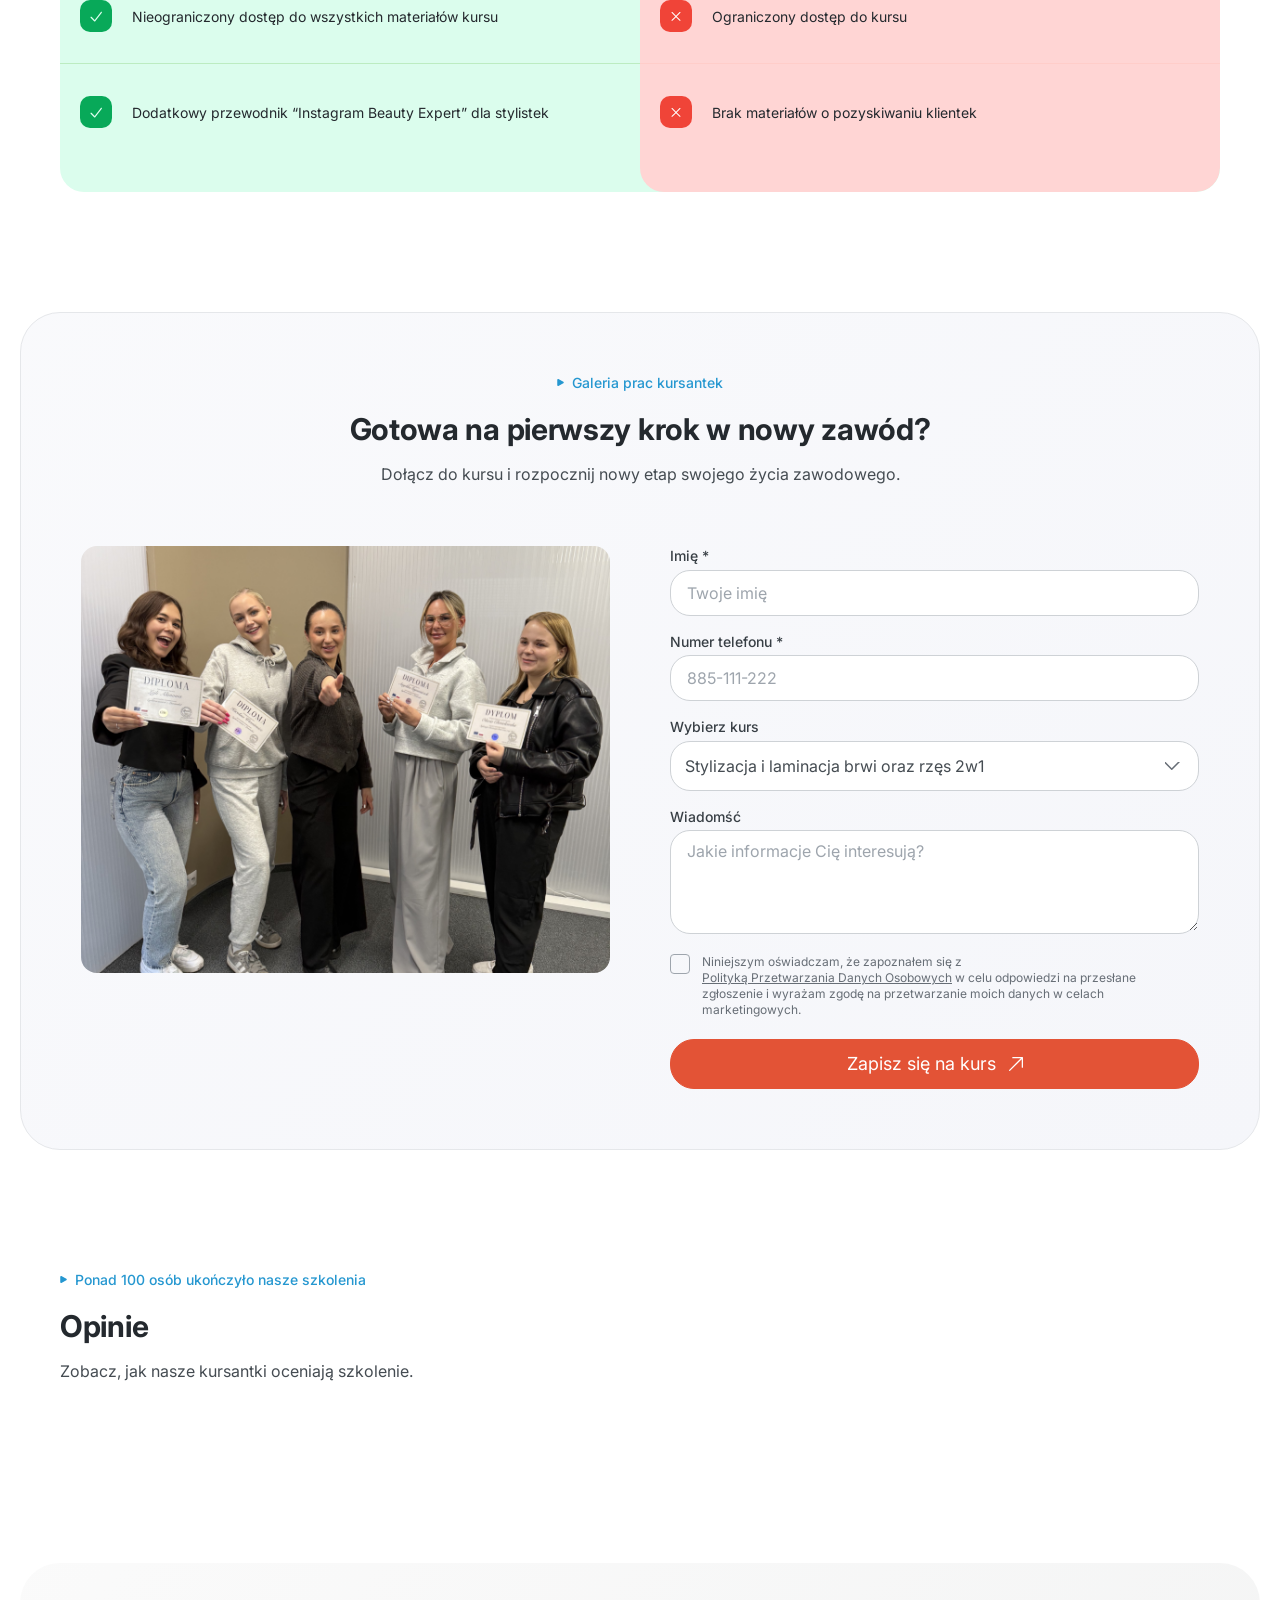
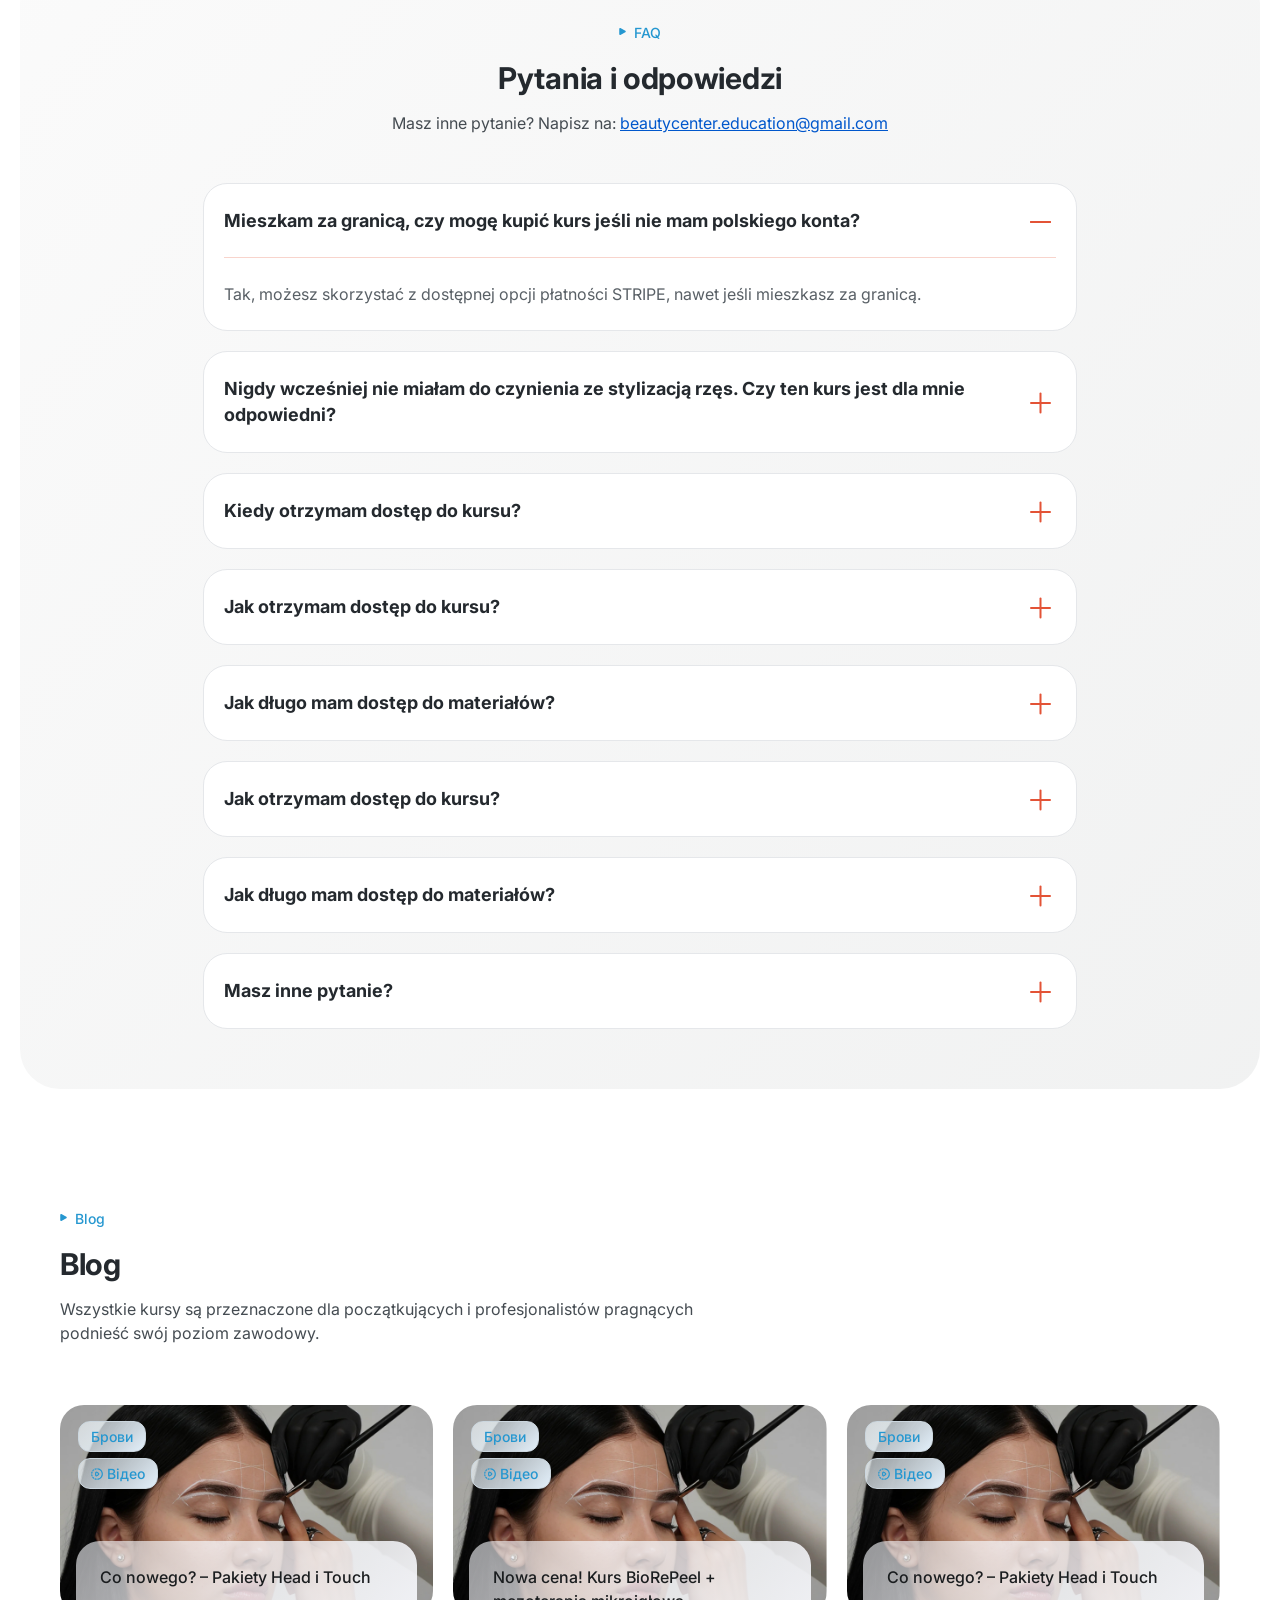
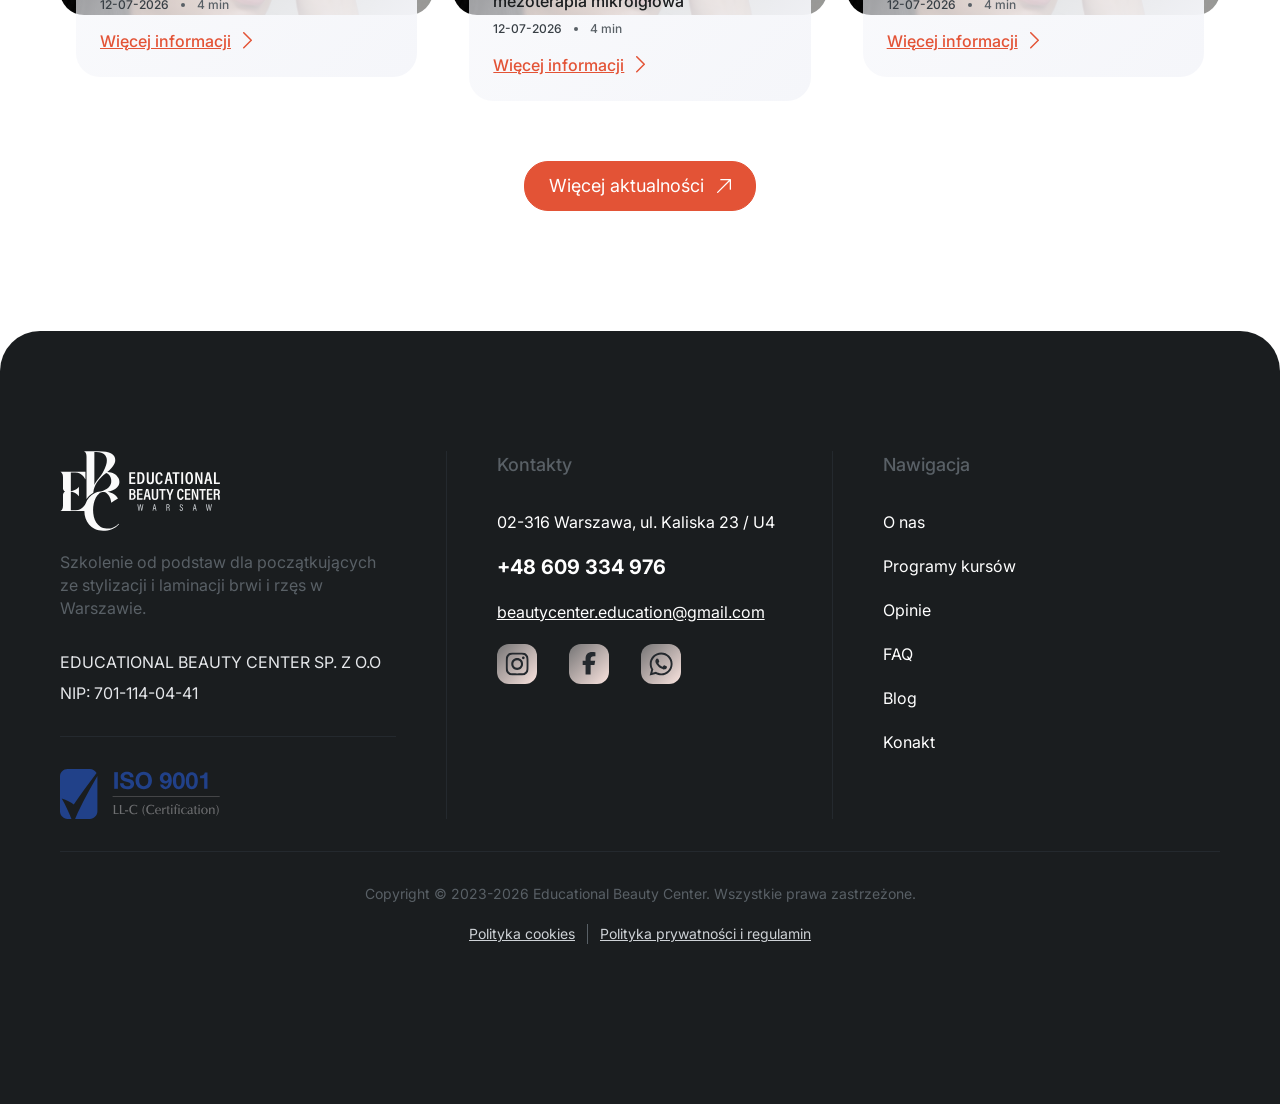
==== commit 4484ab8f: "Add files via upload" ====
--- a/index.html
+++ b/index.html
@@ -16,19 +16,20 @@
 		<meta charset="UTF-8">
 		<meta name="viewport" content="width=device-width, initial-scale=1.0">
 		<link rel="shortcut icon" href="./assets/img/favicon.ico">
-		<script src="https://static.elfsight.com/platform/platform.js?v=1774468129186" async></script>
+		<script src="https://static.elfsight.com/platform/platform.js?v=1774533053076" async></script>
 		<title>Home Page</title>
-		<script type="module" crossorigin="" src="./js/index.min.js?v=1774468129186"></script>
-		<link rel="modulepreload" crossorigin="" href="./js/common.min.js?v=1774468129186">
-		<link rel="modulepreload" crossorigin="" href="./js/common.min2.js?v=1774468129186">
-		<link rel="modulepreload" crossorigin="" href="./js/tel-form.min.js?v=1774468129186">
-		<link rel="modulepreload" crossorigin="" href="./js/slider.min.js?v=1774468129186">
-		<link rel="modulepreload" crossorigin="" href="./js/index.min2.js?v=1774468129186">
-		<link rel="stylesheet" crossorigin="" href="./css/common.min.css?v=1774468129186">
-		<link rel="stylesheet" crossorigin="" href="./css/tel-form.min.css?v=1774468129186">
-		<link rel="stylesheet" crossorigin="" href="./css/slider.min.css?v=1774468129186">
-		<link rel="stylesheet" crossorigin="" href="./css/index.min2.css?v=1774468129186">
-		<link rel="stylesheet" crossorigin="" href="./css/index.min.css?v=1774468129186">
+		<script type="module" crossorigin="" src="./js/index.min.js?v=1774533053076"></script>
+		<link rel="modulepreload" crossorigin="" href="./js/common.min.js?v=1774533053076">
+		<link rel="modulepreload" crossorigin="" href="./js/common.min2.js?v=1774533053076">
+		<link rel="modulepreload" crossorigin="" href="./js/tel-form.min.js?v=1774533053076">
+		<link rel="modulepreload" crossorigin="" href="./js/slider.min.js?v=1774533053076">
+		<link rel="modulepreload" crossorigin="" href="./js/watcher.min.js?v=1774533053076">
+		<link rel="modulepreload" crossorigin="" href="./js/index.min2.js?v=1774533053076">
+		<link rel="stylesheet" crossorigin="" href="./css/common.min.css?v=1774533053076">
+		<link rel="stylesheet" crossorigin="" href="./css/tel-form.min.css?v=1774533053076">
+		<link rel="stylesheet" crossorigin="" href="./css/slider.min.css?v=1774533053076">
+		<link rel="stylesheet" crossorigin="" href="./css/index.min2.css?v=1774533053076">
+		<link rel="stylesheet" crossorigin="" href="./css/index.min.css?v=1774533053076">
 	</head>
 	<body>
 		<div class="wrapper">
@@ -224,9 +225,12 @@
 					</div>
 				</div>
 			</header>
+			<div class="btn-up">
+				<img src="./assets/img/icons/arrow.svg" alt="Image">
+			</div>
 			<main class="page">
-				<script src="https://cdn.jsdelivr.net/npm/intl-tel-input@18.1.1/build/js/intlTelInput.min.js?v=1774468129186"></script>
-				<link rel="stylesheet" href="https://cdn.jsdelivr.net/npm/intl-tel-input@18.1.1/build/css/intlTelInput.min.css?v=1774468129186">
+				<script src="https://cdn.jsdelivr.net/npm/intl-tel-input@18.1.1/build/js/intlTelInput.min.js?v=1774533053076"></script>
+				<link rel="stylesheet" href="https://cdn.jsdelivr.net/npm/intl-tel-input@18.1.1/build/css/intlTelInput.min.css?v=1774533053076">
 				<div class="page__home">
 					<section class="hero">
 						<div class="hero__box">
@@ -281,7 +285,7 @@
 												<img src="./assets/img/icons/arrow.svg" alt="arrow">
 											</a>
 											<a href="#" data-fls-button="" class="hero__button button button--border">
-												Dowiedz się więcej
+												Szkolenia online
 												<svg viewbox="0 0 17 17" fill="none" xmlns="http://www.w3.org/2000/svg">
 													<path fill-rule="evenodd" clip-rule="evenodd" d="M4.5 4.91738e-07L15.75 0C15.9489 0 16.1397 0.0790176 16.2803 0.21967C16.421 0.360322 16.5 0.551088 16.5 0.75V12C16.5 12.4142 16.1642 12.75 15.75 12.75C15.3358 12.75 15 12.4142 15 12V2.56066L1.28033 16.2803C0.987437 16.5732 0.512563 16.5732 0.21967 16.2803C-0.0732233 15.9874 -0.0732233 15.5126 0.21967 15.2197L13.9393 1.5L4.5 1.5C4.08579 1.5 3.75 1.16421 3.75 0.75C3.75 0.335787 4.08579 4.91738e-07 4.5 4.91738e-07Z"></path>
 												</svg>
@@ -1655,29 +1659,31 @@
 							</div>
 						</div>
 						<div class="footer__column">
-							<div class="footer__subtitle">Nawigacja</div>
-							<nav class="footer__nav menu-footer">
-								<ul class="menu-footer__list">
-									<li class="menu-footer__item">
-										<a href="#" class="menu-footer__link">O nas</a>
-									</li>
-									<li class="menu-footer__item">
-										<a href="#" class="menu-footer__link">Programy kursów</a>
-									</li>
-									<li class="menu-footer__item">
-										<a href="#" class="menu-footer__link">Opinie</a>
-									</li>
-									<li class="menu-footer__item">
-										<a href="#" class="menu-footer__link">FAQ</a>
-									</li>
-									<li class="menu-footer__item">
-										<a href="#" class="menu-footer__link">Blog</a>
-									</li>
-									<li class="menu-footer__item">
-										<a href="#" class="menu-footer__link">Konakt</a>
-									</li>
-								</ul>
-							</nav>
+							<div class="footer__box-column">
+								<div class="footer__subtitle">Nawigacja</div>
+								<nav class="footer__nav menu-footer">
+									<ul class="menu-footer__list">
+										<li class="menu-footer__item">
+											<a href="#" class="menu-footer__link">O nas</a>
+										</li>
+										<li class="menu-footer__item">
+											<a href="#" class="menu-footer__link">Programy kursów</a>
+										</li>
+										<li class="menu-footer__item">
+											<a href="#" class="menu-footer__link">Opinie</a>
+										</li>
+										<li class="menu-footer__item">
+											<a href="#" class="menu-footer__link">FAQ</a>
+										</li>
+										<li class="menu-footer__item">
+											<a href="#" class="menu-footer__link">Blog</a>
+										</li>
+										<li class="menu-footer__item">
+											<a href="#" class="menu-footer__link">Konakt</a>
+										</li>
+									</ul>
+								</nav>
+							</div>
 						</div>
 					</div>
 					<div class="footer__bottom">
@@ -1700,6 +1706,12 @@
 			</li>
 			<li>
 				<a href="programs-course.html">programs-course</a>
+			</li>
+			<li>
+				<a href="privacy-policy.html">privacy-policy</a>
+			</li>
+			<li>
+				<a href="privacy-cookies.html">privacy-cookies</a>
 			</li>
 			<li>
 				<a href="page-error.html">page-error</a>
--- a/css/common.min.css
+++ b/css/common.min.css
@@ -1 +1 @@
-@import url("https://fonts.googleapis.com/css2?family=Inter:wght@400;500;600;700&display=swap");*{border:0;margin:0;padding:0}*,:after,:before{box-sizing:border-box}:after,:before{display:inline-block}body,html{height:100%}body{line-height:1;scrollbar-gutter:stable;-ms-text-size-adjust:100%;-moz-text-size-adjust:100%;-webkit-text-size-adjust:100%;-webkit-font-smoothing:antialiased;-moz-osx-font-smoothing:grayscale}button,input,textarea{background-color:transparent;color:inherit;font-family:inherit;font-size:inherit;line-height:inherit}input,textarea{width:100%}label{display:inline-block}button,option,select{cursor:pointer}a{color:inherit;display:inline-block;text-decoration:none}ul li{list-style:none}img{height:auto;max-width:100%;vertical-align:middle}h1,h2,h3,h4,h5,h6{font-size:inherit;font-weight:inherit}address{font-style:normal}body{color:#000;font-family:Inter;font-size:1rem;min-width:22.5rem}[data-fls-scrolllock] body{overflow:hidden;overscroll-behavior:none;touch-action:none}.wrapper{display:flex;flex-direction:column;min-height:100%;overflow:clip}.wrapper>main{flex:1 1 auto}.wrapper>*{min-width:0}[class*=__container]{margin:0 auto;max-width:90rem;padding-left:3.75rem;padding-right:3.75rem}.menu__body{column-gap:3.125rem;width:100%}.menu__body,.menu__list{align-items:center;display:flex}.menu__list{flex-wrap:wrap;row-gap:.3125rem}.menu__item-row{align-items:center;column-gap:.75rem;display:flex}.menu__item{flex:0 0 auto;position:relative}.menu__item .menu__external{left:-5.3125rem;opacity:0;position:absolute;top:.96875rem;transform:translateY(.625rem);transition:transform .5s,visibility .5s,opacity .5s;visibility:hidden}.menu__item .sub-menu{padding-top:2rem}.menu__link{align-items:center;color:#596066;display:inline-flex;font-size:.875rem;line-height:1.5;text-align:center;transition:color .3s}.menu__toggle{cursor:pointer}.menu__toggle svg{flex:0 0 0.4375rem;height:.875rem;transform:rotate(90deg);transition:transform .3s;width:.4375rem}.menu__contacts{display:none}.menu__phone{align-items:center;color:#e35336;column-gap:.5rem;display:inline-flex;font-weight:500;line-height:1.5;text-decoration:underline}.menu__phone img{flex:0 0 1.25rem;width:1.25rem}.menu__mail{align-items:center;color:#e35336;column-gap:.5rem;display:inline-flex;font-weight:500;line-height:1.5;text-decoration:underline}.menu__mail img{flex:0 0 1.25rem;width:1.25rem}.sub-menu__wrapper{background:#fff;border-radius:1rem;border-top:.0625rem solid #e5e7ea;box-shadow:0 .375rem 1rem 0 rgba(0,0,0,.08);display:flex;overflow:visible;padding:1rem .875rem 1rem 1rem}.sub-menu__list{width:18.4375rem}.sub-menu__item{position:relative}.sub-menu__item--bt{padding-top:1rem}.sub-menu__item--bt:before{background-color:#e5e7ea;content:"";height:.0625rem;left:0;position:absolute;top:.5rem;width:100%}.sub-menu__link{align-items:center;border-radius:1rem;color:#24292e;display:flex;justify-content:space-between;line-height:1.5;padding:.75rem .875rem;text-decoration:none;transition:color .3s,background-color .3s}.sub-menu__link span{align-items:center;column-gap:.5rem;display:inline-flex}.sub-menu__link span:before{background:url(../assets/img/icons/icon-play-box.svg) 0 0 no-repeat;content:"";height:.875rem}.sub-menu__link img,.sub-menu__link span:before{flex:0 0 1.25rem;width:1.25rem}.sub-menu__content{background:#fff;border-radius:1rem;border-radius:1.25rem;border-top:.0625rem solid #e5e7ea;box-shadow:0 .375rem 1rem 0 rgba(0,0,0,.08);left:105%;opacity:0;padding:1rem;position:absolute;top:-1.0625rem;transform:translateX(.625rem);transition:.3s;visibility:hidden;width:23.125rem}.sub-menu__content--pos{top:0}.sub-menu__content>ul>li>a{border-radius:1rem;color:#24292e;line-height:1.5;padding:.75rem .875rem;transition:color .3s,background-color .3s;width:100%}.sub-menu__item:hover>.sub-menu__content{opacity:1;transform:translateX(0);visibility:visible}.social-header{align-items:center;column-gap:1.25rem;display:flex;position:relative;z-index:5}.social-header__item{display:inline-flex;flex:0 0 2.5rem}.social-header__item,.social-header__link{align-items:center;height:2.5rem;justify-content:center;width:2.5rem}.social-header__link{background:linear-gradient(135deg,hsla(15,80%,98%,.4),#fae4df);border-radius:.75rem;display:flex}.social-header__link svg{flex:0 0 1.5rem;height:1.5rem;object-fit:contain;width:1.5rem}.social-header__link svg path{fill:#24292e;transition:fill .3s}.header__line .select{min-width:0;position:relative}.header__line .select__body{padding:0;position:relative}.header__line .select__title{color:inherit;cursor:pointer;text-align:left;width:100%}.header__line .select__value{align-items:center;color:#596066;column-gap:.375rem;display:flex;line-height:1.5;min-width:0;transition:color .3s;width:2.75rem}.header__line .select__value:after{background:url(../assets/img/icons/globe.svg) 0 0 no-repeat;background-size:contain;content:"";flex:0 0 1rem;height:1rem;position:static;width:1rem}.header__line .select__value.--select-pseudo-label:before{content:attr(data-pseudo-label);opacity:.5}.header__line .select__content{flex:0 0 auto;overflow:hidden;padding:0;text-overflow:ellipsis;white-space:nowrap}.header__line .select__text{flex:1 1 auto;overflow:hidden;text-overflow:ellipsis;white-space:nowrap}.header__line .select__input{background-color:transparent;height:100%;padding:0 .625rem;width:100%}.--select-active .header__line .select__input::placeholder{color:#000}.--select-focus .header__line .select__input::placeholder{opacity:.5}.header__line .select__options{background-color:#fff;border:.0625rem solid #e5e7ea;border-radius:1rem;box-shadow:0 .375rem 1rem 0 rgba(0,0,0,.08);left:-.8125rem;min-width:100%;padding:.75rem .5rem;position:absolute;top:0;transform:translateY(3.125rem)}.header__line .select__scroll{max-height:12.5rem;overflow-x:hidden;overflow-y:auto}.header__line .select__option{border-radius:1.25rem;color:#596066;color:inherit;cursor:pointer;line-height:1.5;padding:.75rem .875rem;text-align:left;transition:background-color .3s,color .3s;width:100%}.header__line .select__option.--select-selected{background-color:#eee}.header__line .select__row{align-items:center;display:inline-flex}.header__line .select--show-top .select__options{border:.0625rem solid #d9d9d9;border-bottom:0;border-radius:.25rem .25rem 0 0;bottom:calc(100% - .0625rem);padding:.3125rem 0 .625rem;top:auto}.icon-menu{display:none}.header{background-color:transparent;left:0;padding-left:1rem;padding-right:1rem;position:fixed;right:0;top:.25rem;transition:transform .4s ease-in-out;z-index:50}.header.--hidden{transform:translateY(-100%)}.header__container{align-items:center;background-color:#fff;background-color:transparent;border:.0625rem solid #e6e8eb;border-radius:1.5rem;column-gap:1.875rem;display:flex;justify-content:space-between;max-width:82.5rem;padding:.75rem 1rem;position:relative;z-index:50}.header__container:after{backdrop-filter:none;backdrop-filter:blur(.25rem);-webkit-backdrop-filter:blur(.25rem);background:hsla(0,0%,100%,.6);border-radius:1.5rem;content:"";height:100%;left:0;position:absolute;top:0;width:100%;z-index:2}.header__logo{flex:0 0 7.5rem;height:3.125rem;max-width:7.5rem;position:relative;z-index:3}.header__logo img{height:100%;width:100%}.header__menu{z-index:4}.header__actions{align-items:center;column-gap:1.25rem;display:flex;position:relative;z-index:51}.header__button{flex:0 0 auto}.footer{background-color:#1a1d1f;border-radius:2.5rem 2.5rem 0 0;padding-bottom:10rem;padding-top:7.5rem;position:relative;z-index:5}.footer__top{border-bottom:.0625rem solid #24292e;display:grid;grid-template-columns:repeat(3,1fr);padding-bottom:2rem}.footer__column{display:grid;row-gap:2rem}.footer__column:not(:last-child){border-right:.0625rem solid #24292e}.footer__column:nth-child(3){row-gap:.3125rem}.footer__box-column{align-self:start;display:grid;row-gap:1.25rem}.footer__logo{height:5rem;width:10rem}.footer__logo img{height:100%;width:100%}.footer__text{color:#596066;line-height:1.43}.footer__text:not(:last-child){margin-bottom:.75rem}.footer__subtitle{color:#596066;font-size:1.125rem;font-weight:500;line-height:1.5}.footer__subtitle:not(:last-child){margin-bottom:.75rem}.footer__bottom{display:grid;justify-content:center;padding-top:2rem;row-gap:1.25rem}.footer__copy{color:#596066;font-size:.875rem;line-height:1.43;text-align:center}.actions-footer{display:flex;justify-content:center}.actions-footer__item:first-child{border-right:.0625rem solid #596066;padding-right:.75rem}.actions-footer__item:nth-child(2){padding-left:.75rem}.actions-footer__link{color:#ced2d6;font-size:.875rem;line-height:1.4;text-align:center;text-decoration:underline;transition:color .3s}.social-footer{align-items:center;column-gap:2rem;display:flex}.social-footer__item{border-radius:.75rem;overflow:hidden}.social-footer__link{align-items:center;background-color:#fafafa;background:linear-gradient(135deg,hsla(11,73%,98%,.4),#fae4df);display:flex;height:2.5rem;justify-content:center;padding:.5rem;width:2.5rem}.social-footer__link svg path{fill:#24292e;transition:fill .3s}.info-footer{display:grid}.info-footer__item{color:#e5e7ea;display:flex;flex-direction:column;line-height:1.4;row-gap:.5rem}.info-footer__item--logo{flex:0 0 10rem;width:10rem}.info-footer__item--logo img{object-fit:contain;width:100%}.info-footer__item:first-child{border-bottom:.0625rem solid #24292e;padding-bottom:2rem}.info-footer__item:nth-child(2){padding-top:2rem}.contacts-footer{display:grid;row-gap:1.25rem}.contacts-footer__adress{color:#fff;font-size:1rem;line-height:1.5}.contacts-footer__tel{color:#fff;display:inline-flex;font-size:1.25rem;font-weight:700;line-height:1.3;transition:color .3s}.contacts-footer__mail{color:#fff;justify-self:start;line-height:1.5;transition:color .3s}.contacts-footer__mail a{text-decoration:underline}.menu-footer__list{display:grid;row-gap:1.25rem}.menu-footer__link{color:#fff;line-height:1.5;transition:color .3s}.button{align-items:center;background-color:#e35336;border:.0625rem solid #e35336;border-radius:1.5rem;color:#fff;column-gap:.8125rem;display:inline-flex;font-size:1.125rem;line-height:1.56;padding:.625rem 1.5rem;transition:background-color .3s,color .3s}.button img{flex:0 0 0.875rem;height:.875rem;object-fit:contain;width:.875rem}.button--fw{width:100%}.button--border{background-color:transparent;border:.0625rem solid #e35336;color:#e35336}.button--border svg{flex:0 0 1.0625rem;height:1.0625rem;width:1.0625rem}.button--border svg path{fill:#e35336;transition:fill .3s}.fls-preloader{background:#f3f3f3;height:100%;left:0;pointer-events:none;position:fixed;top:0;transition:all .8s .3s;width:100%;z-index:1000}.fls-preloader,.fls-preloader__body{align-items:center;display:flex;justify-content:center}.fls-preloader__body{position:relative}.fls-preloader__counter{color:#e35336;font-size:2.25rem;font-weight:700;position:absolute}.fls-preloader__progress{transform:rotate(-90deg)}circle{fill:none;stroke-width:20}.fls-preloader__bg{stroke:#e8e1de}.fls-preloader__bar{stroke:#e35336;stroke-dasharray:502;stroke-dashoffset:502;stroke-linecap:round;transition:stroke-dashoffset .2s linear}[data-fls-preloader-loaded] .fls-preloader{opacity:0;visibility:hidden}.header-block{display:grid;max-width:40.625rem;row-gap:1rem}.header-block--mw{max-width:55rem}.header-block--ma{margin:0 auto}.header-block__subtitle{align-items:center;color:#2597d0;column-gap:.5rem;display:inline-flex;font-size:.875rem;font-weight:500;line-height:1.4}.header-block__subtitle:not(:last-child){margin-bottom:.25rem}.header-block__subtitle:before{background:url(../assets/img/icons/rectangle-blue.svg) 0 0 no-repeat;background-size:contain;content:"";flex:0 0 0.4375rem;height:.4375rem;transform:translateY(-.0625rem);width:.4375rem}.header-block__subtitle--center{align-items:center;justify-self:center}.header-block__title{color:#24292e;font-size:1.875rem;font-weight:700;letter-spacing:-.01em;line-height:1.1}.header-block__title span{color:#e35336}.header-block__title--center{justify-self:center;text-align:center}.header-block__text{color:#454c52;font-size:1rem;line-height:1.5}.header-block__text a{color:#0057cc;text-decoration:underline;transition:color .3s}.header-block__text--primary{color:#e35336}.header-block__text--center{justify-self:center;text-align:center}.tag{align-items:center;background:linear-gradient(135deg,rgba(245,252,255,.6),#e3f0fb);border:.0625rem solid #c1e3f6;border-radius:.75rem;color:#2597d0;column-gap:.375rem;display:inline-flex;font-size:.875rem;font-weight:500;line-height:1.5;padding:.25rem .75rem;text-align:center}.tag img{flex:0 0 0.625rem;height:.625rem;width:.625rem}.statistic-block{display:grid;gap:1.25rem;grid-template-columns:repeat(4,1fr)}.statistic-block__item{border-radius:1.5rem;display:flex;flex-direction:column;height:100%;padding:1.25rem}.statistic-block__item:first-child{background:linear-gradient(135deg,hsla(11,73%,98%,.4),#fae4df);transition:opacity .7s,transform .7s}.statistic-block__item:nth-child(2){background:linear-gradient(135deg,hsla(51,68%,96%,.5),#eae5c5);border:.0625rem solid #eae5c5;transition:opacity .7s .3s,transform .7s .3s}.statistic-block__item:nth-child(3){background:linear-gradient(135deg,rgba(245,252,255,.6),#e3f0fb);border:.0625rem solid #e3f0fb;transition:opacity .7s .6s,transform .7s .6s}.statistic-block__item{opacity:0;transform:translateY(10%)}.statistic-block__item.--watcher-view{opacity:1;transform:translateY(0)}.big-item-statistic-block{align-items:start;border:.0625rem solid #fae4df;display:grid;gap:1.25rem;grid-column-end:3;grid-column-start:1;grid-template-columns:repeat(2,1fr)}.big-item-statistic-block__title{color:#1a1d1f;font-size:1.5rem;font-weight:700;line-height:1.2}.big-item-statistic-block__title span{color:#e35336}.big-item-statistic-block__text{color:#24292e;display:grid;font-size:.875rem;line-height:1.5;row-gap:.5rem}.item-statistic-block{display:flex;flex-direction:column;gap:1.25rem;justify-content:space-between}.item-statistic-block__num{color:#1a1d1f;font-size:2.25rem;font-weight:700;letter-spacing:-2%;line-height:1.2}.item-statistic-block__text{color:#24292e;font-size:.875rem;font-weight:500;line-height:1.5}.item-statistic-block__rating span{color:#596066;font-size:.75rem}.bradcrumbs__list{align-items:center;column-gap:.75rem;display:flex}.bradcrumbs__item{flex:0 0 auto;line-height:1.5}.bradcrumbs__item a{align-items:center;color:#24292e;column-gap:.75rem;display:inline-flex;font-weight:500}.bradcrumbs__item a:after{background:url(../assets/img/icons/arrow-breadcrumbs.svg) 0 0 no-repeat;background-size:contain;content:"";flex:0 0 0.375rem;height:.6875rem;width:.375rem}.bradcrumbs__item--color{color:#676e76;flex:1 1 auto;line-height:1.5}.card-category-course{background:linear-gradient(135deg,hsla(51,68%,96%,.5),#eae5c5);border:.0625rem solid #eae5c5;border-radius:1.5rem;display:flex;flex-direction:column;overflow:hidden;padding-bottom:1.5rem;row-gap:1.5rem}.card-category-course__img{aspect-ratio:426/240;border-radius:0 0 1.5rem 1.5rem;overflow:hidden;position:relative;width:100%}.card-category-course__img img{height:100%;object-fit:cover;transition:transform .3s;width:100%}.card-category-course__box-label{height:7.1875rem;overflow:hidden;position:absolute;right:0;top:0;width:7.1875rem}.card-category-course__label{background-color:#e35336;color:#fff;font-size:1.125rem;font-weight:500;line-height:1.5;padding-bottom:.25rem;padding-top:.25rem;position:absolute;right:-2.6875rem;text-align:center;top:1.6875rem;transform:rotate(45deg);width:150%}.card-category-course__content{flex:1 1 auto;padding-left:1.5rem;padding-right:1.5rem}.card-category-course__tags{align-items:center;column-gap:.75rem;display:flex;flex-wrap:wrap;row-gap:.375rem}.card-category-course__tags:not(:last-child){margin-bottom:1rem}.card-category-course__name{color:#24292e;font-size:1.125rem;font-weight:700;line-height:1.2}.card-category-course__name:not(:last-child){margin-bottom:1rem}.card-category-course__list{display:grid;row-gap:.75rem}.card-category-course__item{align-items:center;color:#596066;column-gap:.75rem;display:flex;font-size:.875rem;line-height:1.5}.card-category-course__item img{flex:0 0 0.6875rem;height:.5625rem;width:.6875rem}.card-category-course__btn{display:flex;justify-content:center}.card-category-course__button{justify-content:center;width:12.5rem}.item-deadlines{background:linear-gradient(134.71deg,rgba(245,246,250,.6),#f5f6fa);border:.0625rem solid #e5e7ea;border-radius:1.5rem;display:grid;padding:1.25rem;row-gap:1.25rem}.item-deadlines__top{align-items:flex-start;align-self:start;column-gap:.75rem;display:flex}.item-deadlines__img{border-radius:.75rem;flex:0 0 6rem;height:6rem;overflow:hidden;width:6rem}.item-deadlines__img img{height:6.25rem;object-fit:cover;width:6.25rem}.item-deadlines__dates{display:grid;padding-right:.5rem;row-gap:.25rem}.item-deadlines__date{color:#24292e;font-size:1.125rem;font-weight:700;line-height:1.2}.item-deadlines__address,.item-deadlines__days{color:#676e76;font-size:.875rem;line-height:1.5}.item-deadlines__info{display:grid;row-gap:.75rem}.item-deadlines__name{color:#24292e;font-weight:700;line-height:1.2}@media (max-width:81.25em) and (any-hover:none){.icon-menu{cursor:default}}@media (max-width:81.25em){.menu{align-items:flex-start;display:flex;flex-direction:column;height:100%;overflow:auto;padding:7.125rem 3.75rem 1.875rem;row-gap:1rem;z-index:50}.menu,.menu:before{background-color:#fff;position:fixed;right:-100%;top:0;transition:right .5s;width:100%}.menu:before{border-radius:2rem;content:"";height:4.625rem;z-index:2}[data-fls-menu-open] .menu,[data-fls-menu-open] .menu:before{right:0}.menu__body{display:grid}.menu__list{align-items:flex-start;border-bottom:.0625rem solid #e5e7ea;flex-direction:column;padding-bottom:1rem;row-gap:0;width:50%}.menu__item-row{justify-content:space-between}.menu__item{border-bottom:.0625rem solid #e5e7ea;display:grid;flex:1 1 auto;padding-bottom:1.25rem;padding-top:1.25rem;position:static;width:100%}.menu__item:first-child{border-top:.0625rem solid #e5e7ea}.menu__item .menu__external{height:0;opacity:1;overflow:hidden;position:static;transform:none;transition:height .35s ease,padding-top .35s ease;visibility:visible}.menu__item .sub-menu,.menu__item.active .menu__external{padding-top:0}.menu__item.active .menu__link--parent{color:#e35336}.menu__item.active .menu__toggle svg{transform:rotate(-90deg)}.menu__link{color:#1a1d1f;font-size:1.25rem;font-weight:700;line-height:1.4}.menu__link--parent{align-items:center;display:flex;font-weight:700;justify-content:space-between;line-height:1.3}.menu__toggle{display:flex;width:1.875rem}.menu__toggle svg{flex:0 0 1.875rem;height:1.25rem;width:1.875rem}.menu__contacts{border-bottom:.0625rem solid #e5e7ea;display:block;display:grid;padding-bottom:2rem;padding-top:2rem;row-gap:2rem;width:50%}.sub-menu{display:block}.sub-menu__wrapper{border:none;border-radius:0;box-shadow:none;display:block;padding:0}.sub-menu__list{border:none;padding-left:1.25rem;width:100%}.sub-menu__item{display:grid;position:static;row-gap:1.25rem}.sub-menu__item:not(:first-child){padding-top:2rem}.sub-menu__link{color:#24292e;font-size:1.125rem;font-weight:700;line-height:1.2;padding:0}.sub-menu__link svg{display:none}.sub-menu__content{background-color:transparent;border:none;border-radius:0;box-shadow:none;opacity:1;padding:0;position:static;transform:translateX(0);visibility:visible;width:100%}.sub-menu__content>ul{border-bottom:.0625rem solid #e5e7ea;display:grid;padding-bottom:2rem;row-gap:1rem}.sub-menu__content>ul>li>a{border-radius:0;color:#596066;font-size:1.125rem;line-height:1.5;padding:0}.header__line{padding-top:1.25rem;width:100%}.header__line .select__value:after{transform:translateY(-.0625rem)}.header__line .select__content{font-weight:700}.header__line .select__options{transform:translateY(2.5rem)}.icon-menu{display:block;height:.6875rem;position:relative;width:1.875rem;z-index:55}.icon-menu:after,.icon-menu:before{background-color:#24292e;border-radius:.5rem;content:"";height:.15625rem;position:absolute;right:0;transition:all .3s ease 0s;width:100%}.icon-menu:before{top:0}.icon-menu:after{bottom:0}.icon-menu span{top:calc(50% - .0625rem)}[data-fls-menu-open] .icon-menu span{width:0}[data-fls-menu-open] .icon-menu:before{top:calc(50% - .075rem);transform:rotate(-45deg)}[data-fls-menu-open] .icon-menu:after{bottom:calc(50% - .075rem);transform:rotate(45deg)}}@media (width <= 61.99875em){.menu__list{column-gap:1.25rem}.footer__column:not(:last-child){padding-right:2rem}.footer__column:not(:first-child){padding-left:2rem}}@media (max-width:61.99875em){.menu__list{padding-bottom:2rem;width:100%}.menu__contacts{width:100%}.footer__top{grid-template-columns:repeat(2,1fr)}.footer__column:first-child{border-bottom:.0625rem solid #24292e;border-right:none;grid-column-end:3;grid-column-start:1;padding-bottom:2rem;padding-right:0}.footer__column:nth-child(2),.footer__column:nth-child(3){margin-top:2rem}.footer__logo{justify-self:center}.footer__logo:not(:last-child){margin-bottom:.75rem}.footer__text{justify-self:center;max-width:30rem;text-align:center}.info-footer{align-self:start;grid-template-columns:repeat(2,1fr)}.info-footer__item:first-child{border-bottom:none;padding-bottom:0;padding-right:2rem}.info-footer__item:nth-child(2){border-left:.0625rem solid #24292e;padding-left:2rem;padding-top:0}.statistic-block{grid-template-columns:repeat(2,1fr)}.statistic-block__item:nth-child(2){transition:opacity .7s 0s,transform .7s 0s}.statistic-block__item:nth-child(3){transition:opacity .7s .3s,transform .7s .3s}}@media (max-width:47.99875em){.menu{padding-left:1.25rem;padding-right:1.25rem}.menu:before{height:4.625rem}.social-header{border-top:.0625rem solid #f3f4f7;padding-top:2rem}.header{padding-left:0;padding-right:0;top:0}.header__container{column-gap:1rem}.header__logo{flex:0 0 5rem;max-width:5rem}.header__button{font-size:.875rem!important;padding:.5rem 1rem!important}.footer__container{padding-left:1.25rem;padding-right:1.25rem}.footer__top{grid-template-columns:auto}.footer__column:first-child{grid-column-end:2;grid-column-start:1}.footer__column:not(:last-child){border-bottom:.0625rem solid #24292e;border-right:none;padding-bottom:2rem;padding-left:0;padding-right:0}.footer__column:not(:first-child){padding-left:0;padding-top:2rem}.footer__column:nth-child(2),.footer__column:nth-child(3){margin-top:0}.info-footer{grid-template-columns:auto}.info-footer__item:first-child{border-bottom:.0625rem solid #24292e;padding-bottom:2rem;padding-right:0}.info-footer__item:nth-child(2){border-left:none;padding-left:0;padding-top:2rem}.header-block__title{font-size:1.625rem;line-height:1.2}.statistic-block{grid-template-columns:auto}.statistic-block__item:nth-child(3){transition:opacity .7s 0s,transform .7s 0s}.big-item-statistic-block{grid-column-end:2;grid-template-columns:auto}.bradcrumbs__item a,.bradcrumbs__item--color{font-size:.875rem}}@media (max-width:23.75em){.bradcrumbs__item a,.bradcrumbs__list{column-gap:.375rem}}@media (width > 61.99875em) and (width <= 90em){.menu__list{column-gap:clamp(1.25rem,-.41060666934375rem + 2.6784518548vw,2rem)}.footer__column:not(:last-child){padding-right:clamp(2rem,-1.8747488951375rem + 6.2497209946vw,3.75rem)}.footer__column:not(:first-child){padding-left:clamp(2rem,-1.8747488951375rem + 6.2497209946vw,3.75rem)}}@media (min-width:81.3125rem) and (any-hover:hover){.menu__item:hover>.menu__external{opacity:1;transform:translateY(0);visibility:visible}}@media (width > 90em){.menu__list{column-gap:2rem}.footer__column:not(:last-child){padding-right:3.75rem}.footer__column:not(:first-child){padding-left:3.75rem}}@media (any-hover:hover){.menu__link--parent:hover+.menu__toggle svg{transform:rotate(-90deg)}.menu__link:hover{color:#e35336}.sub-menu__content>ul>li>a:hover,.sub-menu__link:hover{background-color:#fafafa;color:#e35336}.social-header__link:hover svg path{fill:#e35336}.header__line .select__value:hover{color:#e35336}.header__line .select__option:hover{background-color:#fafafa;color:#e35336}.actions-footer__link:hover{color:#e35336}.social-footer__link:hover svg path{fill:#e35336}.contacts-footer__mail:hover,.contacts-footer__tel:hover,.menu-footer__link:hover{color:#e35336}.button:hover{background-color:#c1462d;color:#fff}.button--border:hover{background-color:#e35336}.button--border:hover svg path{fill:#fff}.header-block__text a:hover{color:#e35336}.card-category-course__img:hover img{transform:scale(1.03)}}+@import url("https://fonts.googleapis.com/css2?family=Inter:wght@400;500;600;700&display=swap");*{border:0;margin:0;padding:0}*,:after,:before{box-sizing:border-box}:after,:before{display:inline-block}body,html{height:100%}body{line-height:1;scrollbar-gutter:stable;-ms-text-size-adjust:100%;-moz-text-size-adjust:100%;-webkit-text-size-adjust:100%;-webkit-font-smoothing:antialiased;-moz-osx-font-smoothing:grayscale}button,input,textarea{background-color:transparent;color:inherit;font-family:inherit;font-size:inherit;line-height:inherit}input,textarea{width:100%}label{display:inline-block}button,option,select{cursor:pointer}a{color:inherit;display:inline-block;text-decoration:none}ul li{list-style:none}img{height:auto;max-width:100%;vertical-align:middle}h1,h2,h3,h4,h5,h6{font-size:inherit;font-weight:inherit}address{font-style:normal}body{color:#000;font-family:Inter;font-size:1rem;min-width:22.5rem}[data-fls-scrolllock] body{overflow:hidden;overscroll-behavior:none;touch-action:none}.wrapper{display:flex;flex-direction:column;min-height:100%;overflow:clip}.wrapper>main{flex:1 1 auto}.wrapper>*{min-width:0}[class*=__container]{margin:0 auto;max-width:90rem;padding-left:3.75rem;padding-right:3.75rem}.menu__body{column-gap:3.125rem;width:100%}.menu__body,.menu__list{align-items:center;display:flex}.menu__list{flex-wrap:wrap;row-gap:.3125rem}.menu__item-row{align-items:center;column-gap:.75rem;display:flex}.menu__item{flex:0 0 auto;position:relative}.menu__item .menu__external{left:-5.3125rem;opacity:0;position:absolute;top:.96875rem;transform:translateY(.625rem);transition:transform .5s,visibility .5s,opacity .5s;visibility:hidden}.menu__item .sub-menu{padding-top:2rem}.menu__link{align-items:center;color:#596066;display:inline-flex;font-size:.875rem;line-height:1.5;text-align:center;transition:color .3s}.menu__toggle{cursor:pointer}.menu__toggle svg{flex:0 0 0.4375rem;height:.875rem;transform:rotate(90deg);transition:transform .3s;width:.4375rem}.menu__toggle svg path{stroke:#596066}.menu__contacts{display:none}.menu__phone{align-items:center;color:#e35336;column-gap:.5rem;display:inline-flex;font-weight:500;line-height:1.5;text-decoration:underline}.menu__phone img{flex:0 0 1.25rem;width:1.25rem}.menu__mail{align-items:center;color:#e35336;column-gap:.5rem;display:inline-flex;font-weight:500;line-height:1.5;text-decoration:underline}.menu__mail img{flex:0 0 1.25rem;width:1.25rem}.sub-menu__wrapper{background:#fff;border-radius:1rem;border-top:.0625rem solid #e5e7ea;box-shadow:0 .375rem 1rem 0 rgba(0,0,0,.08);display:flex;overflow:visible;padding:1rem}.sub-menu__list{width:18.4375rem}.sub-menu__item{position:relative}.sub-menu__item--bt{padding-top:1rem}.sub-menu__item--bt:before{background-color:#e5e7ea;content:"";height:.0625rem;left:0;position:absolute;top:.5rem;width:100%}.sub-menu__link{align-items:center;border-radius:1rem;color:#24292e;display:flex;justify-content:space-between;line-height:1.5;padding:.75rem .875rem;text-decoration:none;transition:color .3s,background-color .3s}.sub-menu__link span{align-items:center;column-gap:.5rem;display:inline-flex}.sub-menu__link span:before{background:url(../assets/img/icons/icon-play-box.svg) 0 0 no-repeat;content:"";height:.875rem}.sub-menu__link img,.sub-menu__link span:before{flex:0 0 1.25rem;width:1.25rem}.sub-menu__content{background:#fff;border-radius:1rem;border-radius:1.25rem;border-top:.0625rem solid #e5e7ea;box-shadow:0 .375rem 1rem 0 rgba(0,0,0,.08);left:105.8%;opacity:0;padding:1rem;position:absolute;top:-1.0625rem;transform:translateX(.625rem);transition:.3s;visibility:hidden;width:23.125rem}.sub-menu__content--pos{top:0}.sub-menu__content>ul>li>a{border-radius:1rem;color:#24292e;line-height:1.5;padding:.75rem .875rem;transition:color .3s,background-color .3s;width:100%}.sub-menu__item:hover>.sub-menu__content{opacity:1;transform:translateX(0);visibility:visible}.social-header{align-items:center;column-gap:1.25rem;display:flex;position:relative;z-index:5}.social-header__item{display:inline-flex;flex:0 0 2.5rem}.social-header__item,.social-header__link{align-items:center;height:2.5rem;justify-content:center;width:2.5rem}.social-header__link{background:linear-gradient(135deg,hsla(15,80%,98%,.4),#fae4df);border-radius:.75rem;display:flex}.social-header__link svg{flex:0 0 1.5rem;height:1.5rem;object-fit:contain;width:1.5rem}.social-header__link svg path{fill:#24292e;transition:fill .3s}.header__line .select{min-width:0;position:relative}.header__line .select__body{padding:0;position:relative}.header__line .select__title{color:inherit;cursor:pointer;text-align:left;width:100%}.header__line .select__value{align-items:center;color:#596066;column-gap:.40625rem;display:flex;font-size:.875rem;line-height:1.5;min-width:0;transition:color .3s;width:2.75rem}.header__line .select__value:after{background:url(../assets/img/icons/globe.svg) 0 0 no-repeat;background-size:contain;content:"";flex:0 0 1rem;height:1rem;position:static;transform:translateY(.0625rem);width:1rem}.header__line .select__value.--select-pseudo-label:before{content:attr(data-pseudo-label);opacity:.5}.header__line .select__content{flex:0 0 auto;overflow:hidden;padding:0;text-overflow:ellipsis;white-space:nowrap}.header__line .select__text{flex:1 1 auto;overflow:hidden;text-overflow:ellipsis;white-space:nowrap}.header__line .select__input{background-color:transparent;height:100%;padding:0 .625rem;width:100%}.--select-active .header__line .select__input::placeholder{color:#000}.--select-focus .header__line .select__input::placeholder{opacity:.5}.header__line .select__options{background-color:#fff;border:.0625rem solid #e5e7ea;border-radius:1rem;box-shadow:0 .375rem 1rem 0 rgba(0,0,0,.08);left:-1.125rem;min-width:100%;padding:1rem;position:absolute;top:0;transform:translateY(2.9375rem)}.header__line .select__scroll{max-height:12.5rem;overflow-x:hidden;overflow-y:auto}.header__line .select__option{border-radius:.75rem;color:#596066;cursor:pointer;line-height:1.5;padding:.75rem .875rem;text-align:left;transition:background-color .3s,color .3s;width:100%}.header__line .select__option.--select-selected{background-color:#eee}.header__line .select__row{align-items:center;display:inline-flex}.header__line .select--show-top .select__options{border:.0625rem solid #d9d9d9;border-bottom:0;border-radius:.25rem .25rem 0 0;bottom:calc(100% - .0625rem);padding:.3125rem 0 .625rem;top:auto}.icon-menu{display:none}.header{background-color:transparent;left:0;padding-left:1rem;padding-right:1rem;position:fixed;right:0;top:.25rem;transition:transform .4s ease-in-out;z-index:50}.header.--hidden{transform:translateY(-100%)}.header__container{align-items:center;background-color:#fff;background-color:transparent;border:.0625rem solid #e6e8eb;border-radius:1.5rem;column-gap:1.875rem;display:flex;justify-content:space-between;max-width:82.5rem;padding:.75rem 1rem;position:relative;z-index:50}.header__container:after{backdrop-filter:none;backdrop-filter:blur(.25rem);-webkit-backdrop-filter:blur(.25rem);background:hsla(0,0%,100%,.6);border-radius:1.5rem;content:"";height:100%;left:0;position:absolute;top:0;width:100%;z-index:2}.header__logo{flex:0 0 7.5rem;height:3.125rem;max-width:7.5rem;position:relative;z-index:3}.header__logo img{height:100%;width:100%}.header__menu{z-index:4}.header__actions{align-items:center;column-gap:1.25rem;display:flex;position:relative;z-index:51}.header__button{flex:0 0 auto}.footer{background-color:#1a1d1f;border-radius:2.5rem 2.5rem 0 0;padding-bottom:10rem;padding-top:7.5rem;position:relative;z-index:5}.footer__top{border-bottom:.0625rem solid #24292e;display:grid;grid-template-columns:repeat(3,1fr);padding-bottom:2rem}.footer__column{display:grid;row-gap:2rem}.footer__column:not(:last-child){border-right:.0625rem solid #24292e}.footer__column:nth-child(3){row-gap:.3125rem}.footer__box-column{align-self:start;display:grid;row-gap:1.25rem}.footer__logo{height:5rem;width:10rem}.footer__logo img{height:100%;width:100%}.footer__text{color:#596066;line-height:1.43}.footer__text:not(:last-child){margin-bottom:.75rem}.footer__subtitle{color:#596066;font-size:1.125rem;font-weight:500;line-height:1.5}.footer__subtitle:not(:last-child){margin-bottom:.75rem}.footer__bottom{display:grid;justify-content:center;padding-top:2rem;row-gap:1.25rem}.footer__copy{color:#596066;font-size:.875rem;line-height:1.43;text-align:center}.actions-footer{display:flex;justify-content:center}.actions-footer__item:first-child{border-right:.0625rem solid #596066;padding-right:.75rem}.actions-footer__item:nth-child(2){padding-left:.75rem}.actions-footer__link{color:#ced2d6;font-size:.875rem;line-height:1.4;text-align:center;text-decoration:underline;transition:color .3s}.social-footer{align-items:center;column-gap:2rem;display:flex}.social-footer__item{border-radius:.75rem;overflow:hidden}.social-footer__link{align-items:center;background-color:#fafafa;background:linear-gradient(135deg,hsla(11,73%,98%,.4),#fae4df);display:flex;height:2.5rem;justify-content:center;padding:.5rem;width:2.5rem}.social-footer__link svg path{fill:#24292e;transition:fill .3s}.info-footer{display:grid}.info-footer__item{color:#e5e7ea;display:flex;flex-direction:column;line-height:1.4;row-gap:.5rem}.info-footer__item--logo{flex:0 0 10rem;width:10rem}.info-footer__item--logo img{object-fit:contain;width:100%}.info-footer__item:first-child{border-bottom:.0625rem solid #24292e;padding-bottom:2rem}.info-footer__item:nth-child(2){padding-top:2rem}.contacts-footer{display:grid;row-gap:1.25rem}.contacts-footer__adress{color:#fff;font-size:1rem;line-height:1.5}.contacts-footer__tel{color:#fff;display:inline-flex;font-size:1.25rem;font-weight:700;line-height:1.3;transition:color .3s}.contacts-footer__mail{color:#fff;justify-self:start;line-height:1.5;transition:color .3s}.contacts-footer__mail a{text-decoration:underline}.menu-footer__list{display:grid;row-gap:1.25rem}.menu-footer__link{color:#fff;line-height:1.5;transition:color .3s}.button{align-items:center;background-color:#e35336;border:.0625rem solid #e35336;border-radius:1.5rem;color:#fff;column-gap:.8125rem;display:inline-flex;font-size:1.125rem;line-height:1.56;padding:.625rem 1.5rem;transition:background-color .3s,color .3s}.button img{flex:0 0 0.875rem;height:.875rem;object-fit:contain;width:.875rem}.button--fw{width:100%}.button--border{background-color:transparent;border:.0625rem solid #e35336;color:#e35336}.button--border svg{flex:0 0 1.0625rem;height:1.0625rem;width:1.0625rem}.button--border svg path{fill:#e35336;transition:fill .3s}.fls-preloader{background:#f3f3f3;height:100%;left:0;pointer-events:none;position:fixed;top:0;transition:all .8s .3s;width:100%;z-index:1000}.fls-preloader,.fls-preloader__body{align-items:center;display:flex;justify-content:center}.fls-preloader__body{position:relative}.fls-preloader__counter{color:#e35336;font-size:2.25rem;font-weight:700;position:absolute}.fls-preloader__progress{transform:rotate(-90deg)}circle{fill:none;stroke-width:20}.fls-preloader__bg{stroke:#e8e1de}.fls-preloader__bar{stroke:#e35336;stroke-dasharray:502;stroke-dashoffset:502;stroke-linecap:round;transition:stroke-dashoffset .2s linear}[data-fls-preloader-loaded] .fls-preloader{opacity:0;visibility:hidden}.btn-up{align-items:center;background-color:#e35336;border-radius:.75rem;box-shadow:0 .375rem 1rem 0 rgba(0,0,0,.08);cursor:pointer;display:inline-flex;height:3rem;justify-content:center;padding:.75rem;width:3rem}.btn-up img{flex:0 0 0.9375rem;height:1.0625rem;transform:rotate(-45deg);width:.9375rem}.btn-up{bottom:2.5rem;opacity:0;position:fixed;right:2%;transition:background-color .5s;visibility:hidden;z-index:49}.btn-up.active{opacity:1;visibility:visible}.header-block{display:grid;max-width:40.625rem;row-gap:1rem}.header-block--mw{max-width:55rem}.header-block--ma{margin:0 auto}.header-block__subtitle{align-items:center;color:#2597d0;column-gap:.5rem;display:inline-flex;font-size:.875rem;font-weight:500;line-height:1.4}.header-block__subtitle:not(:last-child){margin-bottom:.25rem}.header-block__subtitle:before{background:url(../assets/img/icons/rectangle-blue.svg) 0 0 no-repeat;background-size:contain;content:"";flex:0 0 0.4375rem;height:.4375rem;transform:translateY(-.0625rem);width:.4375rem}.header-block__subtitle--center{align-items:center;justify-self:center}.header-block__title{color:#24292e;font-size:1.875rem;font-weight:700;letter-spacing:-.01em;line-height:1.1}.header-block__title span{color:#e35336}.header-block__title--center{justify-self:center;text-align:center}.header-block__text{color:#454c52;font-size:1rem;line-height:1.5}.header-block__text a{color:#0057cc;text-decoration:underline;transition:color .3s}.header-block__text--primary{color:#e35336}.header-block__text--center{justify-self:center;text-align:center}.tag{align-items:center;background:linear-gradient(135deg,rgba(245,252,255,.6),#e3f0fb);border:.0625rem solid #c1e3f6;border-radius:.75rem;color:#2597d0;column-gap:.375rem;display:inline-flex;font-size:.875rem;font-weight:500;line-height:1.5;padding:.25rem .75rem;text-align:center}.tag img{flex:0 0 0.75rem;height:.75rem;width:.75rem}.statistic-block{display:grid;gap:1.25rem;grid-template-columns:repeat(4,1fr)}.statistic-block__item{border-radius:1.5rem;display:flex;flex-direction:column;height:100%;padding:1.25rem}.statistic-block__item:first-child{background:linear-gradient(135deg,hsla(11,73%,98%,.4),#fae4df);transition:opacity .7s,transform .7s}.statistic-block__item:nth-child(2){background:linear-gradient(135deg,hsla(51,68%,96%,.5),#eae5c5);border:.0625rem solid #eae5c5;transition:opacity .7s .3s,transform .7s .3s}.statistic-block__item:nth-child(3){background:linear-gradient(135deg,rgba(245,252,255,.6),#e3f0fb);border:.0625rem solid #e3f0fb;transition:opacity .7s .6s,transform .7s .6s}.statistic-block__item{opacity:0;transform:translateY(10%)}.statistic-block__item.--watcher-view{opacity:1;transform:translateY(0)}.big-item-statistic-block{align-items:start;border:.0625rem solid #fae4df;display:grid;gap:1.25rem;grid-column-end:3;grid-column-start:1;grid-template-columns:repeat(2,1fr)}.big-item-statistic-block__title{color:#1a1d1f;font-size:1.5rem;font-weight:700;line-height:1.2}.big-item-statistic-block__title span{color:#e35336}.big-item-statistic-block__text{color:#24292e;display:grid;font-size:.875rem;line-height:1.5;row-gap:.5rem}.item-statistic-block{display:flex;flex-direction:column;gap:1.25rem;justify-content:space-between}.item-statistic-block__num{color:#1a1d1f;font-size:2.25rem;font-weight:700;letter-spacing:-2%;line-height:1.2}.item-statistic-block__text{color:#24292e;font-size:.875rem;font-weight:500;line-height:1.5}.item-statistic-block__rating span{color:#596066;font-size:.75rem}.bradcrumbs__list{align-items:center;column-gap:.75rem;display:flex}.bradcrumbs__item{flex:0 0 auto;line-height:1.5}.bradcrumbs__item a{align-items:center;color:#24292e;column-gap:.75rem;display:inline-flex;font-weight:500;transition:color .3s}.bradcrumbs__item a:after{background:url(../assets/img/icons/arrow-breadcrumbs.svg) 0 0 no-repeat;background-size:contain;content:"";flex:0 0 0.375rem;height:.6875rem;width:.375rem}.bradcrumbs__item--color{color:#676e76;flex:1 1 auto;line-height:1.5}.card-category-course{background:linear-gradient(135deg,hsla(51,68%,96%,.5),#eae5c5);border:.0625rem solid #eae5c5;border-radius:1.5rem;display:flex;flex-direction:column;overflow:hidden;padding-bottom:1.5rem;row-gap:1.5rem}.card-category-course__img{aspect-ratio:400/240;border-radius:0 0 1.5rem 1.5rem;overflow:hidden;position:relative;width:100%}.card-category-course__img img{height:100%;object-fit:cover;transition:transform .3s;width:100%}.card-category-course__box-label{height:7.1875rem;overflow:hidden;position:absolute;right:0;top:0;width:7.1875rem}.card-category-course__label{background-color:#e35336;color:#fff;font-size:1.125rem;font-weight:500;line-height:1.5;padding-bottom:.25rem;padding-top:.25rem;position:absolute;right:-2.6875rem;text-align:center;top:1.6875rem;transform:rotate(45deg);width:150%}.card-category-course__content{flex:1 1 auto;padding-left:1.5rem;padding-right:1.5rem}.card-category-course__tags{align-items:center;column-gap:.75rem;display:flex;flex-wrap:wrap;row-gap:.375rem}.card-category-course__tags:not(:last-child){margin-bottom:1rem}.card-category-course__name{color:#24292e;font-size:1.125rem;font-weight:700;line-height:1.2}.card-category-course__name:not(:last-child){margin-bottom:1rem}.card-category-course__list{display:grid;row-gap:.75rem}.card-category-course__item{align-items:center;color:#596066;column-gap:.75rem;display:flex;font-size:.875rem;line-height:1.5}.card-category-course__item img{flex:0 0 0.6875rem;height:.5625rem;width:.6875rem}.card-category-course__btn{display:flex;justify-content:center}.card-category-course__button{justify-content:center;width:12.5rem}.item-deadlines{background:linear-gradient(134.71deg,rgba(245,246,250,.6),#f5f6fa);border:.0625rem solid #e5e7ea;border-radius:1.5rem;display:grid;padding:1.25rem;row-gap:1.25rem;gap:1.25rem}.item-deadlines__top{align-items:flex-start;align-self:start;column-gap:.75rem;display:flex}.item-deadlines__img{border-radius:.75rem;flex:0 0 6rem;height:6rem;overflow:hidden;width:6rem}.item-deadlines__img img{height:6.25rem;object-fit:cover;width:6.25rem}.item-deadlines__dates{display:grid;padding-right:.5rem;row-gap:.25rem}.item-deadlines__date{color:#24292e;font-size:1.125rem;font-weight:700;line-height:1.2}.item-deadlines__address,.item-deadlines__days{color:#676e76;font-size:.875rem;line-height:1.5}.item-deadlines__info{align-content:start;display:grid;row-gap:.75rem}.item-deadlines__name{color:#24292e;font-weight:700;line-height:1.2}.item-deadlines__tags{display:flex;flex-wrap:wrap;gap:.5rem}@media (max-width:90em){.btn-up{bottom:3.625rem;right:1.25rem}}@media (max-width:81.25em) and (any-hover:none){.icon-menu{cursor:default}}@media (max-width:81.25em){.menu{align-items:flex-start;display:flex;flex-direction:column;height:100%;overflow:auto;padding:7.125rem 3.75rem 1.875rem;row-gap:1rem;z-index:50}.menu,.menu:before{background-color:#fff;position:fixed;right:-100%;top:0;transition:right .5s;width:100%}.menu:before{border-radius:2rem;content:"";height:4.625rem;z-index:2}[data-fls-menu-open] .menu,[data-fls-menu-open] .menu:before{right:0}.menu__body{display:grid}.menu__list{align-items:flex-start;border-bottom:.0625rem solid #e5e7ea;flex-direction:column;padding-bottom:1rem;row-gap:0;width:50%}.menu__item-row{justify-content:space-between}.menu__item{border-bottom:.0625rem solid #e5e7ea;display:grid;flex:1 1 auto;padding-bottom:1.25rem;padding-top:1.25rem;position:static;width:100%}.menu__item:first-child{border-top:.0625rem solid #e5e7ea}.menu__item .menu__external{height:0;opacity:1;overflow:hidden;position:static;transform:none;transition:height .35s ease,padding-top .35s ease;visibility:visible}.menu__item .sub-menu,.menu__item.active .menu__external{padding-top:0}.menu__item.active .menu__link--parent{color:#e35336}.menu__item.active .menu__toggle svg{transform:rotate(-90deg)}.menu__link{color:#24292e;font-size:1.25rem;font-weight:700;line-height:1.4}.menu__link--parent{align-items:center;display:flex;font-weight:700;justify-content:space-between;line-height:1.3}.menu__toggle{display:flex;width:1.875rem}.menu__toggle svg{flex:0 0 1.875rem;height:1.25rem;width:1.875rem}.menu__toggle svg path{stroke:#383f45}.menu__contacts{border-bottom:.0625rem solid #e5e7ea;display:block;display:grid;padding-bottom:2rem;padding-top:2rem;row-gap:2rem;width:50%}.sub-menu{display:block}.sub-menu__wrapper{border:none;border-radius:0;box-shadow:none;display:block;padding:0}.sub-menu__list{border:none;padding-left:1.25rem;width:100%}.sub-menu__item{display:grid;position:static;row-gap:1.25rem}.sub-menu__item:not(:first-child){padding-top:2rem}.sub-menu__link{color:#24292e;font-size:1.125rem;font-weight:700;line-height:1.2;padding:0}.sub-menu__link svg{display:none}.sub-menu__content{background-color:transparent;border:none;border-radius:0;box-shadow:none;opacity:1;padding:0;position:static;transform:translateX(0);visibility:visible;width:100%}.sub-menu__content>ul{border-bottom:.0625rem solid #e5e7ea;display:grid;padding-bottom:2rem;row-gap:1rem}.sub-menu__content>ul>li>a{border-radius:0;color:#596066;font-size:1.125rem;line-height:1.5;padding:0}.header__line{padding-top:1.25rem;width:100%}.header__line .select__value{color:#24292e;column-gap:.5rem;font-size:1.25rem}.header__line .select__value:after{transform:translateY(-.0625rem)}.header__line .select__content{font-weight:700}.header__line .select__options{left:0;transform:translateY(2.5rem)}.header__line .select__option{color:#24292e}.icon-menu{display:block;height:.6875rem;position:relative;width:1.875rem;z-index:55}.icon-menu:after,.icon-menu:before{background-color:#24292e;border-radius:.5rem;content:"";height:.15625rem;position:absolute;right:0;transition:all .3s ease 0s;width:100%}.icon-menu:before{top:0}.icon-menu:after{bottom:0}.icon-menu span{top:calc(50% - .0625rem)}[data-fls-menu-open] .icon-menu span{width:0}[data-fls-menu-open] .icon-menu:before{top:calc(50% - .075rem);transform:rotate(-45deg)}[data-fls-menu-open] .icon-menu:after{bottom:calc(50% - .075rem);transform:rotate(45deg)}}@media (width <= 61.99875em){.menu__list{column-gap:1.25rem}.footer__column:not(:last-child){padding-right:2rem}.footer__column:not(:first-child){padding-left:2rem}}@media (max-width:61.99875em){.menu__list{padding-bottom:2rem;width:100%}.menu__contacts{width:100%}.footer__top{grid-template-columns:repeat(2,1fr)}.footer__column:first-child{border-bottom:.0625rem solid #24292e;border-right:none;grid-column-end:3;grid-column-start:1;padding-bottom:2rem;padding-right:0}.footer__column:nth-child(2),.footer__column:nth-child(3){margin-top:2rem}.footer__logo{justify-self:center}.footer__logo:not(:last-child){margin-bottom:.75rem}.footer__text{justify-self:center;max-width:30rem;text-align:center}.info-footer{align-self:start;grid-template-columns:repeat(2,1fr)}.info-footer__item:first-child{border-bottom:none;padding-bottom:0;padding-right:2rem}.info-footer__item:nth-child(2){border-left:.0625rem solid #24292e;padding-left:2rem;padding-top:0}.statistic-block{grid-template-columns:repeat(2,1fr)}.statistic-block__item:nth-child(2){transition:opacity .7s 0s,transform .7s 0s}.statistic-block__item:nth-child(3){transition:opacity .7s .3s,transform .7s .3s}}@media (max-width:47.99875em){.menu{padding-left:1.25rem;padding-right:1.25rem}.menu:before{height:4.625rem}.social-header{padding-top:2rem}.header{padding-left:0;padding-right:0;top:0}.header__container{column-gap:1rem}.header__logo{flex:0 0 5rem;max-width:5rem}.header__button{font-size:.875rem!important;padding:.5rem 1rem!important}.footer__container{padding-left:1.25rem;padding-right:1.25rem}.footer__top{grid-template-columns:auto}.footer__column:first-child{grid-column-end:2;grid-column-start:1}.footer__column:not(:last-child){border-bottom:.0625rem solid #24292e;border-right:none;padding-bottom:2rem;padding-left:0;padding-right:0}.footer__column:not(:first-child){padding-left:0;padding-top:2rem}.footer__column:nth-child(2),.footer__column:nth-child(3){margin-top:0}.info-footer{grid-template-columns:auto}.info-footer__item:first-child{border-bottom:.0625rem solid #24292e;padding-bottom:2rem;padding-right:0}.info-footer__item:nth-child(2){border-left:none;padding-left:0;padding-top:2rem}.header-block__title{font-size:1.625rem;line-height:1.2}.statistic-block{grid-template-columns:auto}.statistic-block__item:nth-child(3){transition:opacity .7s 0s,transform .7s 0s}.big-item-statistic-block{grid-column-end:2;grid-template-columns:auto}.bradcrumbs__item a,.bradcrumbs__item--color{font-size:.875rem}.card-category-course__img{aspect-ratio:350/240}}@media (max-width:23.75em){.bradcrumbs__item a,.bradcrumbs__list{column-gap:.375rem}}@media (width > 61.99875em) and (width <= 90em){.menu__list{column-gap:clamp(1.25rem,-.41060666934375rem + 2.6784518548vw,2rem)}.footer__column:not(:last-child){padding-right:clamp(2rem,-1.8747488951375rem + 6.2497209946vw,3.75rem)}.footer__column:not(:first-child){padding-left:clamp(2rem,-1.8747488951375rem + 6.2497209946vw,3.75rem)}}@media (min-width:81.3125rem) and (any-hover:hover){.menu__item:hover>.menu__external{opacity:1;transform:translateY(0);visibility:visible}}@media (width > 90em){.menu__list{column-gap:2rem}.footer__column:not(:last-child){padding-right:3.75rem}.footer__column:not(:first-child){padding-left:3.75rem}}@media (any-hover:hover){.menu__link--parent:hover+.menu__toggle svg{transform:rotate(-90deg)}.menu__link:hover{color:#e35336}.sub-menu__content>ul>li>a:hover,.sub-menu__link:hover{background-color:#fafafa;color:#e35336}.social-header__link:hover svg path{fill:#e35336}.header__line .select__value:hover{color:#e35336}.header__line .select__option:hover{background-color:#fafafa;color:#e35336}.actions-footer__link:hover{color:#e35336}.social-footer__link:hover svg path{fill:#e35336}.contacts-footer__mail:hover,.contacts-footer__tel:hover,.menu-footer__link:hover{color:#e35336}.button:hover{background-color:#c1462d;color:#fff}.button--border:hover{background-color:#e35336}.button--border:hover svg path{fill:#fff}.btn-up:hover{background-color:#c1462d}.bradcrumbs__item a:hover,.header-block__text a:hover{color:#e35336}.card-category-course__img:hover img{transform:scale(1.03)}}
--- a/css/tel-form.min.css
+++ b/css/tel-form.min.css
@@ -1 +1 @@
-[data-fls-spollers] summary{list-style:none}[data-fls-spollers] summary::-webkit-details-marker,[data-fls-spollers] summary::marker{display:none}.spollers{display:grid;gap:.9375rem}.spollers__item{font-size:1.25rem}.spollers__title{border:.0625rem solid #eee;border-radius:.3125rem;cursor:default;list-style:none;padding:.625rem .9375rem;position:relative;text-align:left;width:100%}.spollers__title::-webkit-details-marker,.spollers__title::marker{display:none}.--spoller-init .spollers__title{cursor:pointer}.--spoller-init .spollers__title:after,.--spoller-init .spollers__title:before{background-color:#000;content:"";height:.125rem;position:absolute;right:.625rem;top:50%;transition:transform .5s ease 0s;width:.9375rem}.--spoller-init .spollers__title:before{transform:translate(-75%,-50%) rotate(40deg)}.--spoller-init .spollers__title:after{transform:translateY(-50%) rotate(-40deg)}.--spoller-init .spollers__title.--spoller-active:before{transform:translateX(-75%) rotate(-40deg)}.--spoller-init .spollers__title.--spoller-active:after{transform:rotate(40deg)}.spollers__body{border:.0625rem solid #eee;border-radius:.3125rem;padding:1.25rem}.form{display:grid;gap:1rem}.form__box{display:grid;row-gap:.25rem;width:100%}.form__line{background-color:#fff;border:.0625rem solid #ced2d6;border-radius:1.25rem;position:relative;transition:border-color .3s;width:100%}.form__line:focus-within{box-shadow:0 0 0 .1875rem #fae4df,0 .0625rem .125rem 0 rgba(16,24,40,.05)}.form__line.success{border-color:#287d3c}.form__line.error{border-color:#e02424;position:relative}.form__line.error:after{background:url(../assets/img/icons/warn.svg) 0 0 no-repeat;content:"";height:1.25rem;position:absolute;right:1.125rem;top:50%;transform:translateY(-50%);width:1.25rem}.form__valid{color:#e02424;display:none;font-size:.75rem;line-height:1.33}.form__label{color:#383f45;font-size:.875rem;font-weight:500;line-height:1.4}.form__box-textarea{display:grid;row-gap:.25rem}.form__counter{color:#9ea5ad}.form__textarea{background-color:#fff;border-radius:1.5rem;max-height:12.5rem;min-height:6.25rem;outline:none;padding:.75rem 1rem;resize:vertical;transition:border-color .3s}.form__textarea:focus-within{border-color:#f1a99a}.form__bottom{align-items:center;border-top:.0625rem solid #e5e7ea;display:flex;gap:1.5rem;justify-content:space-between;padding-top:1.25rem}.form__bottom span{color:#676e76;flex:0 0 auto;font-size:.75rem;line-height:1.3}.form__btn{width:100%}.form__button{flex:0 0 50%;justify-content:center;white-space:nowrap;width:100%}.form__footer{display:grid;grid-template-columns:1fr auto}.form__line.error+.form__valid{display:block}input[type=email],input[type=tel],input[type=text],textarea{-webkit-appearance:none;-moz-appearance:none;appearance:none}.input{border-radius:1.5rem;caret-color:inherit;outline:none;padding:.75rem 1rem;transition:border-color .3s;width:100%}.input--pl{padding-left:9.375rem}.input::placeholder{color:#9ea5ad;line-height:1.5;transition:opacity .3s}.input:focus .form__label-tel{opacity:0}textarea::placeholder{color:#9ea5ad}.checkbox{display:inline-block;position:relative}.checkbox:not(:last-child){margin-bottom:.3125rem}.checkbox--mb:not(:last-child){margin-bottom:2.75rem}.checkbox__input{height:0;opacity:0;position:absolute;width:0}.checkbox__input:focus-visible+.checkbox__text{outline:.0625rem solid #000}.checkbox__input:checked+.checkbox__text:after{display:block}.checkbox__input:checked+.checkbox__text:before{background-color:#e35336;border-color:#e35336;outline:.1875rem solid #fae4df}.checkbox__text{align-items:center;color:#676e76;column-gap:.75rem;cursor:pointer;display:inline-flex;line-height:1.33;position:relative}.checkbox__text:before{align-self:flex-start;background-color:transparent;border:.0625rem solid #9ea5ad;border-radius:.25rem;content:"";flex:0 0 1.25rem;height:1.25rem;width:1.25rem}.checkbox__text:after{background:url(../assets/img/icons/check-form.svg) 50% no-repeat;content:"";display:none;height:.8125rem;left:.1875rem;position:absolute;top:.1875rem;width:.875rem}.checkbox__body{font-size:.75rem;line-height:1.33}.checkbox__body a{text-decoration:underline}.iti--allow-dropdown .iti__country-container:not(:has(+input[disabled])):not(:has(+input[readonly])) .iti__selected-country-primary:hover,.iti--allow-dropdown .iti__country-container:not(:has(+input[disabled])):not(:has(+input[readonly])) .iti__selected-country:has(+.iti__dropdown-content:hover) .iti__selected-country-primary{background-color:transparent}.iti--separate-dial-code .iti__selected-flag{background-color:transparent!important}.iti__selected-country-primary{background-color:transparent;border-radius:1.5rem 0 0 1.5rem;padding-left:1.1875rem;padding-right:.4375rem}.iti__arrow{display:none}.iti__search-input{padding:.625rem}.iti__search-input:focus{border-left:.0625rem solid #9ea5ad;border-right:.0625rem solid #9ea5ad;border-top:.0625rem solid #9ea5ad;outline:none!important}.iti__country{padding-left:.625rem}.iti__country.iti__highlight{background-color:#fafafa}.iti .iti__selected-dial-code{padding-top:.0625rem}.form .select{min-width:0;position:relative}.form .select__body{height:auto;padding:.75rem .875rem;position:relative}.form .select__title{color:inherit;cursor:pointer;text-align:left;width:100%}.form .select__value{align-items:center;color:#596066;display:flex;gap:.625rem;height:auto;line-height:1.5;min-width:0}.form .select__value>*{flex:1 1 auto}.form .select__value:after{align-items:center;align-self:stretch;background:url(../assets/img/icons/select-arrow.svg) 0 0 no-repeat;content:"";display:flex;flex:0 0 0.9375rem;height:.5rem;justify-content:center;position:absolute;right:1.125rem;top:43%;transform:rotate(-180deg);transition:all .3s ease 0s;width:.9375rem}.--select-open .form .select__value:after{transform:rotate(0deg)}.form .select__value.--select-pseudo-label:before{content:attr(data-pseudo-label);opacity:.5}.form .select__content{flex:1 1 auto;padding-right:1.75rem}.form .select__text{flex:1 1 auto}.form .select__input{background-color:transparent;height:100%;padding:0 .625rem;width:100%}.--select-active .form .select__input::placeholder{color:#000}.--select-focus .form .select__input::placeholder{opacity:.5}.form .select__options{background-color:#fff;border-radius:1.25rem;border-top:0;left:-.0625rem;min-width:101%;padding:.75rem .5rem;position:absolute;top:105%}.form .select__scroll{max-height:11.875rem;overflow-x:hidden;overflow-y:auto}.form .select__option{border-radius:1.25rem;color:#596066;color:inherit;cursor:pointer;line-height:1.5;padding:.75rem .875rem;text-align:left;transition:color .3s,background-color .3s;width:100%}.form .select__option.--select-selected{background-color:#eee}.form .select__row{align-items:center;display:inline-flex}.form .select--show-top .select__options{border:.0625rem solid #d9d9d9;border-bottom:0;border-radius:.25rem .25rem 0 0;bottom:calc(100% - .0625rem);padding:.3125rem 0 .625rem;top:auto}.form .--select-tag{cursor:pointer}@media (max-width:71.875em){.form__button{flex:0 0 30%}}@media (max-width:61.99875em){.form__btn{justify-self:center;width:auto}}@media (max-width:47.99875em){.form__line,.form__textarea{border-radius:1rem}}@media (max-width:29.99875em){.form__bottom{align-items:flex-start;flex-direction:column}}@media (any-hover:hover){.form__line:hover{border-color:#e35336}.form__textarea:hover{border-color:#bd452d}.form .select__option:hover{background-color:#fafafa;color:#e35336}}+[data-fls-spollers] summary{list-style:none}[data-fls-spollers] summary::-webkit-details-marker,[data-fls-spollers] summary::marker{display:none}.spollers{display:grid;gap:.9375rem}.spollers__item{font-size:1.25rem}.spollers__title{border:.0625rem solid #eee;border-radius:.3125rem;cursor:default;list-style:none;padding:.625rem .9375rem;position:relative;text-align:left;width:100%}.spollers__title::-webkit-details-marker,.spollers__title::marker{display:none}.--spoller-init .spollers__title{cursor:pointer}.--spoller-init .spollers__title:after,.--spoller-init .spollers__title:before{background-color:#000;content:"";height:.125rem;position:absolute;right:.625rem;top:50%;transition:transform .5s ease 0s;width:.9375rem}.--spoller-init .spollers__title:before{transform:translate(-75%,-50%) rotate(40deg)}.--spoller-init .spollers__title:after{transform:translateY(-50%) rotate(-40deg)}.--spoller-init .spollers__title.--spoller-active:before{transform:translateX(-75%) rotate(-40deg)}.--spoller-init .spollers__title.--spoller-active:after{transform:rotate(40deg)}.spollers__body{border:.0625rem solid #eee;border-radius:.3125rem;padding:1.25rem}.form{display:grid;gap:1rem}.form__box{display:grid;row-gap:.25rem;width:100%}.form__line{background-color:#fff;border:.0625rem solid #ced2d6;border-radius:1.25rem;position:relative;transition:border-color .3s;width:100%}.form__line:focus-within{box-shadow:0 0 0 .1875rem #fae4df,0 .0625rem .125rem 0 rgba(16,24,40,.05)}.form__line.success{border-color:#287d3c}.form__line.error{border-color:#e02424;position:relative}.form__line.error:after{background:url(../assets/img/icons/warn.svg) 0 0 no-repeat;content:"";height:1.25rem;position:absolute;right:1.125rem;top:50%;transform:translateY(-50%);width:1.25rem}.form__valid{color:#e02424;display:none;font-size:.75rem;line-height:1.33}.form__label{color:#383f45;font-size:.875rem;font-weight:500;line-height:1.4}.form__box-textarea{display:grid;row-gap:.25rem}.form__counter{color:#9ea5ad}.form__textarea{background-color:#fff;border-radius:1.5rem;max-height:12.5rem;min-height:6.25rem;outline:none;padding:.75rem 1rem;resize:vertical;transition:border-color .3s}.form__textarea:focus-within{border-color:#f1a99a}.form__bottom{align-items:center;border-top:.0625rem solid #e5e7ea;display:flex;gap:1.5rem;justify-content:space-between;padding-top:1.25rem}.form__bottom span{color:#676e76;flex:0 0 auto;font-size:.75rem;line-height:1.3}.form__btn{width:100%}.form__button{flex:0 0 50%;justify-content:center;white-space:nowrap;width:100%}.form__footer{display:grid;grid-template-columns:1fr auto}.form__line.error+.form__valid{display:block}input[type=email],input[type=tel],input[type=text],textarea{-webkit-appearance:none;-moz-appearance:none;appearance:none}.input{border-radius:1.5rem;caret-color:inherit;outline:none;padding:.75rem 1rem;transition:border-color .3s;width:100%}.input--pl{padding-left:9.375rem}.input::placeholder{color:#9ea5ad;line-height:1.5;transition:opacity .3s}.input:focus .form__label-tel{opacity:0}textarea::placeholder{color:#9ea5ad}.checkbox{display:inline-block;position:relative}.checkbox:not(:last-child){margin-bottom:.3125rem}.checkbox--mb:not(:last-child){margin-bottom:2.75rem}.checkbox__input{height:0;opacity:0;position:absolute;width:0}.checkbox__input:focus-visible+.checkbox__text{outline:.0625rem solid #000}.checkbox__input:checked+.checkbox__text:after{display:block}.checkbox__input:checked+.checkbox__text:before{background-color:#e35336;border-color:#e35336;outline:.1875rem solid #fae4df}.checkbox__text{align-items:center;color:#676e76;column-gap:.75rem;cursor:pointer;display:inline-flex;line-height:1.33;position:relative}.checkbox__text:before{align-self:flex-start;background-color:transparent;border:.0625rem solid #9ea5ad;border-radius:.25rem;content:"";flex:0 0 1.25rem;height:1.25rem;width:1.25rem}.checkbox__text:after{background:url(../assets/img/icons/check-form.svg) 50% no-repeat;content:"";display:none;height:.8125rem;left:.1875rem;position:absolute;top:.1875rem;width:.875rem}.checkbox__body{font-size:.75rem;line-height:1.33}.checkbox__body a{text-decoration:underline}.iti--allow-dropdown .iti__country-container:not(:has(+input[disabled])):not(:has(+input[readonly])) .iti__selected-country-primary:hover,.iti--allow-dropdown .iti__country-container:not(:has(+input[disabled])):not(:has(+input[readonly])) .iti__selected-country:has(+.iti__dropdown-content:hover) .iti__selected-country-primary{background-color:transparent}.iti--separate-dial-code .iti__selected-flag{background-color:transparent!important}.iti__selected-country-primary{background-color:transparent;border-radius:1.5rem 0 0 1.5rem;padding-left:1.1875rem;padding-right:.4375rem}.iti__arrow{display:none}.iti__search-input{padding:.625rem}.iti__search-input:focus{border-left:.0625rem solid #9ea5ad;border-right:.0625rem solid #9ea5ad;border-top:.0625rem solid #9ea5ad;outline:none!important}.iti__country{padding-left:.625rem}.iti__country.iti__highlight{background-color:#fafafa}.iti .iti__selected-dial-code{padding-top:.0625rem}.form .select{min-width:0;position:relative}.form .select__body{height:auto;padding:.75rem .875rem;position:relative}.form .select__title{color:inherit;cursor:pointer;text-align:left;width:100%}.form .select__value{align-items:center;color:#454c52;display:flex;gap:.625rem;height:auto;line-height:1.5;min-width:0}.form .select__value>*{flex:1 1 auto}.form .select__value:after{align-items:center;align-self:stretch;background:url(../assets/img/icons/select-arrow.svg) 0 0 no-repeat;content:"";display:flex;flex:0 0 0.9375rem;height:.5rem;justify-content:center;position:absolute;right:1.125rem;top:43%;transform:rotate(-180deg);transition:all .3s ease 0s;width:.9375rem}.--select-open .form .select__value:after{transform:rotate(0deg)}.form .select__value.--select-pseudo-label:before{content:attr(data-pseudo-label);opacity:.5}.form .select__content{flex:1 1 auto;padding-right:1.75rem}.form .select__text{flex:1 1 auto}.form .select__input{background-color:transparent;height:100%;padding:0 .625rem;width:100%}.--select-active .form .select__input::placeholder{color:#000}.--select-focus .form .select__input::placeholder{opacity:.5}.form .select__options{background-color:#fff;border-radius:1.25rem;border-top:0;left:-.0625rem;min-width:101%;padding:.75rem .5rem;position:absolute;top:105%}.form .select__scroll{max-height:11.875rem;overflow-x:hidden;overflow-y:auto}.form .select__option{border-radius:1.25rem;color:#454c52;cursor:pointer;line-height:1.5;padding:.75rem .875rem;text-align:left;transition:color .3s,background-color .3s;width:100%}.form .select__option.--select-selected{background-color:#eee}.form .select__row{align-items:center;display:inline-flex}.form .select--show-top .select__options{border:.0625rem solid #d9d9d9;border-bottom:0;border-radius:.25rem .25rem 0 0;bottom:calc(100% - .0625rem);padding:.3125rem 0 .625rem;top:auto}.form .--select-tag{cursor:pointer}@media (max-width:71.875em){.form__button{flex:0 0 30%}}@media (max-width:61.99875em){.form__btn{justify-self:center;width:auto}}@media (max-width:47.99875em){.form__line,.form__textarea{border-radius:1rem}}@media (max-width:29.99875em){.form__bottom{align-items:flex-start;flex-direction:column}}@media (any-hover:hover){.form__line:hover{border-color:#e35336}.form__textarea:hover{border-color:#bd452d}.form .select__option:hover{background-color:#fafafa;color:#e35336}}
--- a/css/index.min2.css
+++ b/css/index.min2.css
@@ -1 +1 @@
-.hero__box{background:linear-gradient(134.71deg,rgba(245,246,250,.6),#f5f6fa);border-radius:2.5rem;margin:0 auto;max-width:118rem;padding-bottom:7.5rem;padding-top:12.5rem;position:relative}.hero__box:before{background:url(../assets/img/bg-hero.svg) 0 0 no-repeat;background-position:bottom;background-size:cover;content:"";height:100%;left:0;position:absolute;top:-20%;transform:translateX(-50%);transform:scale(1.2);width:100%;z-index:1}.hero__container{display:grid;position:relative;row-gap:7.5rem;z-index:2}.hero__top{gap:3.75rem;grid-template-columns:repeat(2,1fr)}.content-hero,.hero__top{display:grid}.content-hero__subtitle{align-items:center;color:#2597d0;column-gap:.625rem;display:flex;font-size:.875rem;font-weight:500;line-height:1.5}.content-hero__subtitle:not(:last-child){margin-bottom:1.25rem}.content-hero__subtitle:before{background:url(../assets/img/icons/rectangle-blue.svg) 0 0 no-repeat;background-size:contain;content:"";flex:0 0 0.4375rem;height:.4375rem;transform:translateY(-.0625rem);width:.4375rem}.content-hero__title{font-size:2.25rem;font-weight:700;letter-spacing:-2%;line-height:1.2;max-width:27.5rem}.content-hero__title:not(:last-child){margin-bottom:1rem}.content-hero__text{color:#454c52;line-height:1.5}.content-hero__text:not(:last-child){margin-bottom:2rem}.content-hero__list{display:grid;row-gap:.75rem}.content-hero__list:not(:last-child){margin-bottom:2rem}.content-hero__item{align-items:center;color:#454c52;column-gap:.75rem;display:flex;line-height:1.5}.content-hero__item img{flex:0 0 1.25rem;height:1.25rem;width:1.25rem}.content-hero__btns{align-items:center;display:flex;gap:1.25rem}.video__box{position:relative}.video__item{aspect-ratio:630/400;border-radius:1.5rem;height:100%;object-fit:cover;width:100%}.nav-video{height:100%;left:0;opacity:1;position:absolute;top:0;transition:opacity .3s ease;width:100%}.nav-video.hidden{opacity:0;pointer-events:none}.nav-video__btn-play{background-color:#1a1d1f;border-radius:50%;height:3.4375rem;left:50%;position:absolute;top:50%;transform:translate(-50%,-50%);width:3.4375rem}.nav-video__btn-play img{height:1.375rem;width:1.375rem}.nav-video__btn-pause{background-color:#1a1d1f;border-radius:50%;height:3.4375rem;left:50%;position:absolute;top:50%;transform:translate(-50%,-50%);width:3.4375rem}.nav-video__btn-mute,.nav-video__btn-pause img{height:1.375rem;width:1.375rem}.nav-video__btn-mute{bottom:.9375rem;left:1.875rem;position:absolute}.nav-video__btn-mute img{width:100%}.nav-video__btn-fullscreen{bottom:.9375rem;cursor:pointer;height:1.375rem;position:absolute;right:1.875rem;width:1.375rem}.nav-video__btn-fullscreen img{width:100%}.content-hero__item,.content-hero__subtitle,.content-hero__text,.content-hero__title,.hero__button,.hero__video{animation:fadeUp .7s ease forwards;opacity:0}.content-hero__subtitle{animation-delay:.6s}.content-hero__title{animation-delay:.9s}.content-hero__text{animation-delay:1.2s}.content-hero__item:first-child{animation-delay:1.5s}.content-hero__item:nth-child(2){animation-delay:1.8s}.content-hero__item:nth-child(3){animation-delay:2.1s}.hero__button:first-child{animation-delay:2.4s}.hero__button:nth-child(2){animation-delay:2.7s}.hero__video{animation-delay:.9s}@keyframes fadeUp{0%{opacity:0;transform:translateY(1.25rem)}to{opacity:1;transform:translateY(0)}}.benefits{padding-bottom:3.75rem;padding-top:7.5rem}.benefits__container{display:grid;row-gap:3.75rem}.benefits__header-block{opacity:0;transform:translateY(10%);transition:opacity .7s,transform .7s}.benefits__header-block.--watcher-view{opacity:1;transform:translateY(0)}.benefits__list{display:grid;gap:1.25rem;grid-template-columns:repeat(3,1fr)}.benefits__list::-webkit-scrollbar{height:.25rem}.benefits__list::-webkit-scrollbar-thumb{background-color:#454c52;border-radius:.25rem;width:4.375rem}.benefits__list::-webkit-scrollbar-track{background-color:#fafafa}.benefits__item{opacity:0;transform:translateY(7%)}.benefits__item:nth-child(3n+1){transition:opacity .7s,transform .7s}.benefits__item:nth-child(3n+2){transition:opacity .7s .3s,transform .7s .3s}.benefits__item:nth-child(3n+3){transition:opacity .7s .6s,transform .7s .6s}.benefits__item.--watcher-view{opacity:1;transform:translateY(0)}.item-benefits{background:linear-gradient(134.71deg,rgba(245,246,250,.6),#f5f6fa);border:.0625rem solid #e5e7ea;border-radius:1.5rem;display:grid;padding:1.25rem}.item-benefits__icon{height:2.5rem;justify-self:center;width:2.875rem}.item-benefits__icon:not(:last-child){margin-bottom:2.75rem}.item-benefits__subtitle{color:#24292e;font-size:1.25rem;font-weight:700;justify-self:center;line-height:1.2;text-align:center}.item-benefits__subtitle:not(:last-child){margin-bottom:1.25rem}.item-benefits__text{color:#454c52;line-height:1.5}.gallery{padding-bottom:3.75rem;padding-top:3.75rem}.gallery--tablet{display:none}.gallery__container{display:grid;row-gap:3.75rem}.gallery__header-block{opacity:0;transform:translateY(10%);transition:opacity .7s,transform .7s}.gallery__header-block.--watcher-view{opacity:1;transform:translateY(0)}.gallery__box-pc{display:grid;gap:.5rem;grid-template-columns:repeat(4,1fr)}.gallery__item{aspect-ratio:1/1;border-radius:1rem;overflow:hidden}.gallery__item img{height:100%;object-fit:cover;transition:scale .3s;width:100%}.gallery__item{opacity:0;transform:translateY(7%)}.gallery__item.--watcher-view{opacity:1;transform:translateY(0)}.gallery__item:nth-child(4n+1){transition:opacity .7s,transform .7s}.gallery__item:nth-child(4n+2){transition:opacity .7s .3s,transform .7s .3s}.gallery__item:nth-child(4n+3){transition:opacity .7s .6s,transform .7s .6s}.gallery__item:nth-child(4n+4){transition:opacity .7s .9s,transform .7s .9s}.gallery__box-mobile{display:none}.gallery__image{aspect-ratio:180/280;border-radius:1rem;opacity:0;overflow:hidden;transform:translateY(5%)}.gallery__image.--watcher-view{opacity:1;transform:translateY(0)}.gallery__image:nth-child(odd){transition:opacity .7s,transform .7s}.gallery__image:nth-child(2n){transition:opacity .7s .3s,transform .7s .3s}.gallery__preview{height:100%;object-fit:cover;width:100%}.course-programs{padding:3.75rem 1.25rem}.course-programs__box{background:linear-gradient(134.71deg,rgba(245,246,250,.6),#f5f6fa);border-radius:2.5rem;margin:0 auto;max-width:105rem}.course-programs__container{display:grid;padding-bottom:3.75rem;padding-top:3.75rem;row-gap:3.75rem}.course-programs__header-block{opacity:0;transform:translateY(10%);transition:opacity .7s,transform .7s}.course-programs__header-block.--watcher-view{opacity:1;transform:translateY(0)}.course-programs__categories{display:grid;row-gap:6rem}.category-course-programs{display:grid;row-gap:2rem}.category-course-programs__name{color:#24292e;font-size:1.625rem;font-weight:700;letter-spacing:-.01em;line-height:1.3;opacity:0;transform:translateY(20%);transition:opacity .7s,transform .7s}.category-course-programs__name.--watcher-view{opacity:1;transform:translateY(0)}.category-course-programs__cards{display:grid;gap:3.75rem;grid-template-columns:repeat(3,1fr)}.category-course-programs__card{opacity:0;transform:translateY(5%)}.category-course-programs__card:nth-child(3n+1){transition:opacity .7s,transform .7s}.category-course-programs__card:nth-child(3n+2){transition:opacity .7s .3s,transform .7s .3s}.category-course-programs__card:nth-child(3n+3){transition:opacity .7s .6s,transform .7s .6s}.category-course-programs__card.--watcher-view{opacity:1;transform:translateY(0)}.deadlines{padding-bottom:3.75rem;padding-top:3.75rem}.deadlines__container{display:grid;row-gap:3.75rem}.deadlines__header-block{opacity:0;transform:translateY(10%);transition:opacity .7s,transform .7s}.deadlines__header-block.--watcher-view{opacity:1;transform:translateY(0)}.deadlines__body{display:grid;row-gap:2rem}.deadlines__items{display:grid;gap:1.25rem;grid-template-columns:repeat(2,1fr)}.deadlines__item{opacity:0;transform:translateY(10%)}.deadlines__item:nth-child(odd){transition:opacity .7s,transform .7s}.deadlines__item:nth-child(2n){transition:opacity .7s .3s,transform .7s .3s}.deadlines__item.--watcher-view{opacity:1;transform:translateY(0)}.deadlines__btn{justify-self:center;opacity:0;transform:translateY(20%);transition:opacity .7s,transform .7s}.deadlines__btn.--watcher-view{opacity:1;transform:translateY(0)}.deadlines__question-block{margin:0 auto;opacity:0;transform:translateY(10%);transition:opacity .7s,transform .7s}.deadlines__question-block.--watcher-view{opacity:1;transform:translateY(0)}.question-block{background:linear-gradient(135deg,hsla(11,73%,98%,.4),#fae4df);border:.0625rem solid #fae4df;border-radius:1.5rem;display:grid;max-width:40.625rem;padding:2rem 1.25rem;row-gap:2rem}.question-block__title{color:#383f45;font-size:1.5rem;font-weight:700;line-height:1.2;text-align:center}.question-block__btn{justify-self:center}.line-running{opacity:0;padding-bottom:3.75rem;padding-top:3.75rem;transform:translateY(7%);transition:opacity .7s,transform .7s}.line-running.--watcher-view{opacity:1;transform:translateY(0)}.line-running__title{color:#24292e;font-size:1.875rem;font-weight:700;letter-spacing:-.01em;line-height:1.2;margin-bottom:2rem}.running-line__item{position:relative}.running-line__item:before{background-color:#e5e7ea;border-radius:.5rem;content:"";height:1.5rem;left:-3.25rem;position:absolute;top:50%;transform:translateY(-50%);width:.0625rem}.running-line__logo{height:100%;width:100%}.running-line__logo img{width:100%}.what-does-the-course{padding-bottom:3.75rem;padding-top:3.75rem}.what-does-the-course__container{display:grid;row-gap:3.75rem}.what-does-the-course__header-block{opacity:0;transform:translateY(10%);transition:opacity .7s,transform .7s}.what-does-the-course__header-block.--watcher-view{opacity:1;transform:translateY(0)}.what-does-the-course__body{background-color:#dbfded;border-radius:1.5rem;display:grid;grid-template-columns:repeat(2,1fr);overflow:hidden}.what-does-the-course__column{padding:2rem 1.25rem}.what-does-the-course__column:first-child .what-does-the-course__item:not(:last-child):before{background-color:#bcecc1}.what-does-the-course__column:nth-child(2){background-color:#ffd5d4;border-radius:1.5rem}.what-does-the-course__column:nth-child(2) .what-does-the-course__item:not(:last-child):before{background-color:#ffcdc9}.what-does-the-course__title{color:#383f45;font-size:1.5rem;font-weight:700;line-height:1.33;opacity:0;transform:translateY(15%);transition:opacity .7s,transform .7s}.what-does-the-course__title.--watcher-view{opacity:1;transform:translateY(0)}.what-does-the-course__item{align-items:center;color:#24292e;column-gap:1.25rem;display:flex;font-size:.875rem;line-height:1.4;padding-bottom:2rem;padding-top:2rem;position:relative}.what-does-the-course__item:not(:last-child):before{bottom:0;content:"";height:.0625rem;left:-1.25rem;position:absolute;width:110%}.what-does-the-course__item{opacity:0;transform:translateY(15%);transition:opacity .7s,transform .7s}.what-does-the-course__item.--watcher-view{opacity:1;transform:translateY(0)}.contacts{padding:3.75rem 1.25rem}.contacts__box{background:linear-gradient(134.71deg,rgba(245,246,250,.6),#f5f6fa);border:.0625rem solid #e5e7ea;border-radius:2.5rem;display:grid;padding:3.75rem;row-gap:3.75rem}.contacts__header-block{opacity:0;transform:translateY(10%);transition:opacity .7s,transform .7s}.contacts__header-block.--watcher-view{opacity:1;transform:translateY(0)}.contacts__body{display:grid;gap:3.75rem;grid-template-columns:repeat(2,1fr)}.contacts__media{aspect-ratio:570/460;border-radius:1rem;overflow:hidden}.contacts__media img{height:100%;object-fit:cover;width:100%}.contacts__media{opacity:0;transform:translate(-5%);transition:opacity .7s,transform .7s}.contacts__media.--watcher-view{opacity:1;transform:translate(0)}.contacts__form{opacity:0;transform:translate(5%);transition:opacity .8s,transform .8s}.contacts__form.--watcher-view{opacity:1;transform:translate(0)}.reviews{padding-bottom:3.75rem;padding-top:3.75rem}.reviews__header-block:not(:last-child){margin-bottom:3.75rem}.reviews__header-block{opacity:0;transform:translateY(10%);transition:opacity .7s,transform .7s}.reviews__header-block.--watcher-view{opacity:1;transform:translateY(0)}.reviews__content{opacity:0;transform:translateY(5%);transition:opacity .7s,transform .7s}.reviews__content.--watcher-view{opacity:1;transform:translateY(0)}.reviews__video{opacity:0;padding-top:3.75rem;transform:translateY(5%);transition:opacity .7s,transform .7s}.reviews__video.--watcher-view{opacity:1;transform:translateY(0)}.faq{padding:3.75rem 1.25rem}.faq--pb{padding-bottom:7.5rem}.faq__box{background:linear-gradient(131deg,hsla(0,0%,98%,.9),hsla(180,3%,94%,.9));border-radius:2.5rem;display:grid;justify-items:center;padding-bottom:3.75rem;padding-top:3.75rem;row-gap:3rem}.faq__header-block{opacity:0;transform:translateY(10%);transition:opacity .7s,transform .7s}.faq__header-block.--watcher-view{opacity:1;transform:translateY(0)}.faq__spollers{max-width:54.625rem}[data-fls-spollers] summary{list-style:none}[data-fls-spollers] summary::-webkit-details-marker,[data-fls-spollers] summary::marker{display:none}.spollers-faq{display:grid;row-gap:1.25rem}.spollers-faq__item{background-color:#fff;border:.0625rem solid #e5e7ea;border-radius:1.5rem;opacity:0;padding:1.5rem 1.25rem;position:relative;transform:translateY(10%);transition:opacity .7s,transform .7s}.spollers-faq__item.--watcher-view{opacity:1;transform:translateY(0)}.spollers-faq__title{color:#24292e;cursor:default;font-size:1.125rem;font-weight:700;line-height:1.44;list-style:none;padding-right:3rem;position:relative;text-align:left;transition:margin-bottom .5s;width:100%}.spollers-faq__title::-webkit-details-marker,.spollers-faq__title::marker{display:none}.spollers-faq__title span{background-color:#f8d4cc;bottom:-1.5rem;height:.0625rem;left:0;opacity:0;position:absolute;transition:opacity .3s;width:100%}.--spoller-init .spollers-faq__title{cursor:pointer}.--spoller-init .spollers-faq__title:after,.--spoller-init .spollers-faq__title:before{background-color:#e35336;border-radius:.25rem;content:"";height:.125rem;position:absolute;right:.3125rem;top:50%;transition:transform .5s ease 0s;width:1.3125rem}.--spoller-init .spollers-faq__title:before{transform:rotate(0)}.--spoller-init .spollers-faq__title:after{transform:rotate(-90deg)}.--spoller-init .spollers-faq__title.--spoller-active{margin-bottom:1.5rem}.--spoller-init .spollers-faq__title.--spoller-active:after{transform:rotate(0)}.--spoller-init .spollers-faq__title.--spoller-active span{opacity:1}.spollers-faq__body{color:#596066;font-size:1rem;line-height:1.5;padding-top:1.5rem;position:relative}.spollers-faq__body a{color:#0057cc;transition:color .3s}.publications{padding-bottom:7.5rem;padding-top:3.75rem}.publications__header-block{opacity:0;transform:translateY(10%);transition:opacity .7s,transform .7s}.publications__header-block.--watcher-view{opacity:1;transform:translateY(0)}.publications__header-block:not(:last-child){margin-bottom:3.75rem}.publications__body{opacity:0;transform:translateY(7%);transition:opacity .7s,transform .7s}.publications__body.--watcher-view{opacity:1;transform:translateY(0)}.publications__nav{align-items:center;column-gap:1.25rem;display:flex;margin-top:3.75rem}.publications__btn{background-color:#e35336;border-radius:.75rem;height:4rem;padding:.75rem;width:4rem}.publications__btn svg{display:none}.publications__btn{transition:background-color .3s}.publications__btn-box{display:flex;justify-content:center}.publications-pagination{align-items:center;column-gap:.5rem;display:flex}.publications-next{rotate:180deg}.item-publications__image{aspect-ratio:426/240;border-radius:1.5rem;overflow:hidden;position:relative}.item-publications__image img{height:100%;object-fit:cover;transition:transform .3s;width:100%}.item-publications__labels{display:grid;left:1.125rem;position:absolute;row-gap:.375rem;top:1rem}.item-publications__label{align-items:center;background:linear-gradient(135deg,rgba(245,252,255,.6),#e3f0fb);border:.0625rem solid #cbd6de;border-radius:.75rem;color:#2597d0;column-gap:.25rem;display:inline-flex;font-size:.875rem;font-weight:500;justify-self:start;line-height:1.5;padding:.25rem .75rem}.item-publications__label img{flex:0 0 0.75rem;height:.75rem;width:.75rem}.item-publications__box-info{margin-top:-20%;padding-left:1rem;padding-right:1rem;position:relative;z-index:2}.item-publications__info{background:linear-gradient(134.71deg,rgba(245,246,250,.6),#f5f6fa);border-radius:1.5rem;display:grid;padding:1.5rem}.item-publications__title{color:#1a1d1f;font-weight:500;line-height:1.5}.item-publications__title:not(:last-child){margin-bottom:.5rem}.item-publications__date{color:#383f45;font-size:.75rem;font-weight:500;line-height:1.33}.item-publications__date,.item-publications__date span{align-items:center;column-gap:.75rem;display:inline-flex}.item-publications__date span{color:#596066}.item-publications__date span:before{background-color:#596066;border-radius:50%;content:"";flex:0 0 0.25rem;height:.25rem;width:.25rem}.item-publications__date:not(:last-child){margin-bottom:1rem}.item-publications__link{align-items:center;color:#e35336;column-gap:.75rem;display:inline-flex;font-weight:500;line-height:1.5;text-decoration:underline;transition:color .3s}.swiper-pagination-lock{display:none!important}.swiper-pagination-bullet{background-color:#e35336;border-radius:50%;cursor:pointer;height:.5rem;width:.5rem}.swiper-pagination-bullet-active{background-color:#fff;border:.0625rem solid #e35336;cursor:default}.swiper-button-disabled{background-color:#ed9381;cursor:default;pointer-events:none}@media (max-width:90em){.gallery__item{aspect-ratio:290/320}.contacts__container,.faq__container{padding-left:0;padding-right:0}}@media (max-width:79.25em){.publications__btn-box{padding-top:3.75rem}}@media (max-width:75em){.hero__box:before{transform:scale(2)}.hero__top{grid-template-columns:auto;margin:0 auto;max-width:36.25rem}.content-hero__subtitle{justify-content:center}.content-hero__title{justify-self:center;text-align:center}.content-hero__text{text-align:center}.content-hero__btns{justify-content:center}.category-course-programs__cards{gap:2rem}}@media (max-width:61.99875em){.hero__box:before{top:-30%;transform:scale(1.6)}.benefits__list{grid-template-columns:repeat(2,1fr)}.benefits__item:nth-child(odd){transition:opacity .7s 0s,transform .7s 0s}.benefits__item:nth-child(2n+2){transition:opacity .7s .3s,transform .7s .3s}.gallery--tablet{display:block}.gallery__item{aspect-ratio:235/320}.course-programs__container{padding-left:2.5rem;padding-right:2.5rem}.category-course-programs__cards{grid-template-columns:repeat(2,1fr)}.category-course-programs__card:nth-child(odd){transition:opacity .7s 0s,transform .7s 0s!important}.category-course-programs__card:nth-child(2n+2){transition:opacity .7s .3s,transform .7s .3s!important}.deadlines__items{grid-template-columns:auto}.deadlines__item:nth-child(2n){transition:opacity .7s 0s,transform .7s 0s}.contacts__body{grid-template-columns:auto;row-gap:2rem}.contacts__form,.contacts__media{transform:translateY(7%)}.faq__box{padding-left:1.25rem;padding-right:1.25rem}.faq__spollers{max-width:36.25rem}}@media (max-width:47.99875em){.hero__box{padding-bottom:2rem;padding-top:6.625rem}.hero__box:before{transform:scale(1)}.hero__container{padding-left:1.25rem;padding-right:1.25rem;row-gap:3.75rem}.hero__top{gap:2rem}.hero__content{order:2}.hero__video{order:1}.content-hero__subtitle{justify-content:flex-start;text-wrap:nowrap}.content-hero__title{font-size:1.875rem;text-align:left}.content-hero__text{font-size:.875rem;text-align:left}.content-hero__item{font-size:.875rem}.content-hero__btns{align-items:flex-start;flex-direction:column}.content-hero__subtitle{animation-delay:.9s}.content-hero__title{animation-delay:1.2s}.content-hero__text{animation-delay:1.5s}.content-hero__item:first-child{animation-delay:1.8s}.content-hero__item:nth-child(2){animation-delay:2.1s}.content-hero__item:nth-child(3){animation-delay:2.4s}.hero__button:first-child{animation-delay:2.7s}.hero__button:nth-child(2){animation-delay:3s}.hero__video{animation-delay:.6s}.benefits{padding-bottom:3.125rem;padding-top:6.25rem}.benefits__container{padding-left:1.25rem;padding-right:1.25rem;row-gap:2rem}.benefits__list{display:flex;flex-wrap:nowrap;opacity:0;overflow-x:auto;transform:translateY(7%);transition:transform .7s,opacity .7s}.benefits__item,.benefits__list.--watcher-view{opacity:1;transform:translateY(0)}.benefits__item{min-width:75%}.gallery{padding-bottom:3.125rem;padding-top:3.125rem}.gallery__container{padding-left:1.25rem;padding-right:1.25rem;row-gap:2rem}.gallery__box-pc{display:none}.gallery__item{aspect-ratio:180/280}.gallery__box-mobile{display:grid;gap:.25rem;grid-template-columns:repeat(2,1fr)}.gallery__image{aspect-ratio:175/220}.gallery-viewer{align-items:center;display:none;inset:0;justify-content:center;padding:1.25rem;position:fixed;z-index:200}.gallery-viewer.active{display:flex}.gallery-viewer__overlay{backdrop-filter:none;backdrop-filter:blur(.25rem);-webkit-backdrop-filter:blur(.25rem);background-color:hsla(0,0%,100%,.85);background:hsla(0,0%,100%,.6);inset:0;position:absolute}.gallery-viewer__content{display:flex;flex-direction:column;height:100%;justify-content:flex-start;padding-bottom:1.25rem;padding-top:5rem;position:relative;width:100%;z-index:2}.gallery-viewer__close{height:1.4375rem;position:absolute;right:1.875rem;top:2.5rem;width:1.4375rem;z-index:3}.gallery-viewer__image{align-self:center;aspect-ratio:350/460;border-radius:1rem;max-width:100%;object-fit:cover;overflow:hidden;width:100%}.gallery-viewer__controls{align-items:flex-start;display:flex;justify-content:space-between;padding-top:3.75rem}.gallery-viewer__next,.gallery-viewer__prev{align-items:center;background:#e35336;border-radius:.75rem;display:inline-flex;height:4rem;justify-content:center;padding:.75rem;width:4rem}.gallery-viewer__next.disabled,.gallery-viewer__prev.disabled{background-color:#ed9381;cursor:default;pointer-events:none}.gallery-viewer__next{rotate:180deg}.gallery-viewer__dots{align-items:center;column-gap:.75rem;display:flex;justify-content:center;min-width:7.5rem;transform:translateY(-1.25rem)}.gallery-dot{background:#e35336;border-radius:50%;flex:0 0 0.5rem;height:.5rem;width:.5rem}.gallery-dot.active{background-color:#fff;border:.0625rem solid #e35336;flex:0 0 0.625rem;height:.625rem;width:.625rem}.course-programs{padding:3.125rem 0}.course-programs__container{padding-left:1.25rem;padding-right:1.25rem}.category-course-programs__name{font-size:1.5rem}.category-course-programs__cards{gap:1.25rem;grid-template-columns:auto}.category-course-programs__card{transition:opacity .7s 0s,transform .7s 0s!important}.deadlines{padding-bottom:3.125rem;padding-top:3.125rem}.deadlines__container{padding-left:1.25rem;padding-right:1.25rem}.question-block__title{font-size:1.25rem}.line-running{padding-bottom:3.125rem;padding-top:3.125rem}.line-running__container{padding-left:1.25rem;padding-right:1.25rem}.line-running__title{font-size:1.25rem}.what-does-the-course{padding-bottom:3.125rem;padding-top:3.125rem}.what-does-the-course__container{padding-left:1.25rem;padding-right:1.25rem;row-gap:2rem}.what-does-the-course__header-block>*{justify-self:start;text-align:left}.what-does-the-course__body{grid-template-columns:auto}.what-does-the-course__item:not(:last-child):before{width:115%}.contacts{padding:3.125rem 0}.contacts__box{padding:3.75rem 1.25rem}.reviews{padding-bottom:3.125rem;padding-top:3.125rem}.reviews__container{padding-left:1.25rem;padding-right:1.25rem}.reviews__header-block:not(:last-child){margin-bottom:2rem}.faq{padding:3.125rem 0}.faq--pb{padding-bottom:6.25rem}.spollers-faq__title{font-size:1rem}.spollers-faq__body{font-size:.875rem}.publications{padding-bottom:6.25rem;padding-top:3.125rem}.publications__container{padding-left:1.25rem;padding-right:1.25rem}.item-publications__image{aspect-ratio:300/240}}@media (max-width:29.99875em){.video__item{aspect-ratio:350/260}.nav-video__btn-play{height:2.8125rem;width:2.8125rem}.nav-video__btn-play img{height:1.125rem;width:1.125rem}.nav-video__btn-pause{height:2.8125rem;width:2.8125rem}.nav-video__btn-pause img{height:1.125rem;width:1.125rem}.nav-video__btn-fullscreen,.nav-video__btn-mute{height:1.25rem;width:1.25rem}}@media (any-hover:hover){.gallery__item img:hover{scale:1.05}.spollers-faq__body a:hover{color:#e35336}.publications__btn:hover{background-color:#c1462d}.item-publications__image img:hover{transform:scale(1.03)}.item-publications__link:hover{color:#c1462d}}+.hero__box{background:linear-gradient(134.71deg,rgba(245,246,250,.6),#f5f6fa);border-radius:2.5rem;margin:0 auto;max-width:118rem;padding-bottom:7.5rem;padding-top:12.5rem;position:relative}.hero__box:before{background:url(../assets/img/bg-hero.svg) 0 0 no-repeat;background-position:bottom;background-size:cover;content:"";height:100%;left:0;position:absolute;top:-20%;transform:translateX(-50%);transform:scale(1.2);width:100%;z-index:1}.hero__container{display:grid;position:relative;row-gap:7.5rem;z-index:2}.hero__top{gap:3.75rem;grid-template-columns:repeat(2,1fr)}.content-hero,.hero__top{display:grid}.content-hero__subtitle{align-items:center;color:#2597d0;column-gap:.625rem;display:flex;font-size:.875rem;font-weight:500;line-height:1.5}.content-hero__subtitle:not(:last-child){margin-bottom:1.25rem}.content-hero__subtitle:before{background:url(../assets/img/icons/rectangle-blue.svg) 0 0 no-repeat;background-size:contain;content:"";flex:0 0 0.4375rem;height:.4375rem;transform:translateY(-.0625rem);width:.4375rem}.content-hero__title{font-size:2.25rem;font-weight:700;letter-spacing:-2%;line-height:1.2;max-width:27.5rem}.content-hero__title:not(:last-child){margin-bottom:1rem}.content-hero__text{color:#454c52;line-height:1.5}.content-hero__text:not(:last-child){margin-bottom:2rem}.content-hero__list{display:grid;row-gap:.75rem}.content-hero__list:not(:last-child){margin-bottom:2rem}.content-hero__item{align-items:center;color:#454c52;column-gap:.75rem;display:flex;line-height:1.5}.content-hero__item img{flex:0 0 1.25rem;height:1.25rem;width:1.25rem}.content-hero__btns{align-items:center;display:flex;gap:1.25rem}.video__box{position:relative}.video__item{aspect-ratio:630/400;border-radius:1.5rem;height:100%;object-fit:cover;width:100%}.nav-video{height:100%;left:0;opacity:1;position:absolute;top:0;transition:opacity .3s ease;width:100%}.nav-video.hidden{opacity:0;pointer-events:none}.nav-video__btn-play{background-color:#1a1d1f;border-radius:50%;height:3.4375rem;left:50%;position:absolute;top:50%;transform:translate(-50%,-50%);width:3.4375rem}.nav-video__btn-play img{height:1.375rem;width:1.375rem}.nav-video__btn-pause{background-color:#1a1d1f;border-radius:50%;height:3.4375rem;left:50%;position:absolute;top:50%;transform:translate(-50%,-50%);width:3.4375rem}.nav-video__btn-mute,.nav-video__btn-pause img{height:1.375rem;width:1.375rem}.nav-video__btn-mute{bottom:.9375rem;left:1.875rem;position:absolute}.nav-video__btn-mute img{width:100%}.nav-video__btn-fullscreen{bottom:.9375rem;cursor:pointer;height:1.375rem;position:absolute;right:1.875rem;width:1.375rem}.nav-video__btn-fullscreen img{width:100%}.content-hero__item,.content-hero__subtitle,.content-hero__text,.content-hero__title,.hero__button,.hero__video{animation:fadeUp .7s ease forwards;opacity:0}.content-hero__subtitle{animation-delay:.6s}.content-hero__title{animation-delay:.9s}.content-hero__text{animation-delay:1.2s}.content-hero__item:first-child{animation-delay:1.5s}.content-hero__item:nth-child(2){animation-delay:1.8s}.content-hero__item:nth-child(3){animation-delay:2.1s}.hero__button:first-child{animation-delay:2.4s}.hero__button:nth-child(2){animation-delay:2.7s}.hero__video{animation-delay:.9s}@keyframes fadeUp{0%{opacity:0;transform:translateY(1.25rem)}to{opacity:1;transform:translateY(0)}}.benefits{padding-bottom:3.75rem;padding-top:7.5rem}.benefits__container{display:grid;row-gap:3.75rem}.benefits__header-block{opacity:0;transform:translateY(10%);transition:opacity .7s,transform .7s}.benefits__header-block.--watcher-view{opacity:1;transform:translateY(0)}.benefits__list{display:grid;gap:1.25rem;grid-template-columns:repeat(3,1fr)}.benefits__item{opacity:0;transform:translateY(7%)}.benefits__item:nth-child(3n+1){transition:opacity .7s,transform .7s}.benefits__item:nth-child(3n+2){transition:opacity .7s .3s,transform .7s .3s}.benefits__item:nth-child(3n+3){transition:opacity .7s .6s,transform .7s .6s}.benefits__item.--watcher-view{opacity:1;transform:translateY(0)}.item-benefits{background:linear-gradient(134.71deg,rgba(245,246,250,.6),#f5f6fa);border:.0625rem solid #e5e7ea;border-radius:1.5rem;display:grid;padding:1.25rem}.item-benefits__icon{height:2.5rem;justify-self:center;width:2.875rem}.item-benefits__icon:not(:last-child){margin-bottom:2.75rem}.item-benefits__subtitle{color:#24292e;font-size:1.25rem;font-weight:700;justify-self:center;line-height:1.2;text-align:center}.item-benefits__subtitle:not(:last-child){margin-bottom:1.25rem}.item-benefits__text{color:#454c52;line-height:1.5}.gallery{padding-bottom:3.75rem;padding-top:3.75rem}.gallery__container{display:grid;row-gap:3.75rem}.gallery__header-block{opacity:0;transform:translateY(10%);transition:opacity .7s,transform .7s}.gallery__header-block.--watcher-view{opacity:1;transform:translateY(0)}.gallery__box-pc{display:grid;gap:.5rem;grid-template-columns:repeat(4,1fr)}.gallery__item{aspect-ratio:1/1;border-radius:1rem;overflow:hidden}.gallery__item img{height:100%;object-fit:cover;transition:scale .3s;width:100%}.gallery__item{opacity:0;transform:translateY(7%)}.gallery__item.--watcher-view{opacity:1;transform:translateY(0)}.gallery__item:nth-child(4n+1){transition:opacity .7s,transform .7s}.gallery__item:nth-child(4n+2){transition:opacity .7s .3s,transform .7s .3s}.gallery__item:nth-child(4n+3){transition:opacity .7s .6s,transform .7s .6s}.gallery__item:nth-child(4n+4){transition:opacity .7s .9s,transform .7s .9s}.gallery__box-mobile{display:none}.gallery__image{aspect-ratio:180/260;border-radius:1rem;opacity:0;overflow:hidden;transform:translateY(5%)}.gallery__image.--watcher-view{opacity:1;transform:translateY(0)}.gallery__image:nth-child(odd){transition:opacity .7s,transform .7s}.gallery__image:nth-child(2n){transition:opacity .7s .3s,transform .7s .3s}.gallery__preview{height:100%;object-fit:cover;width:100%}.gallery__box-pc--course .gallery__item{aspect-ratio:300/320}.course-programs{padding:3.75rem 1.25rem}.course-programs__box{background:linear-gradient(134.71deg,rgba(245,246,250,.6),#f5f6fa);border-radius:2.5rem;margin:0 auto;max-width:105rem}.course-programs__container{display:grid;padding-bottom:3.75rem;padding-top:3.75rem;row-gap:3.75rem}.course-programs__header-block{opacity:0;transform:translateY(10%);transition:opacity .7s,transform .7s}.course-programs__header-block.--watcher-view{opacity:1;transform:translateY(0)}.course-programs__categories{display:grid;row-gap:6rem}.category-course-programs{display:grid;row-gap:2rem}.category-course-programs__name{color:#24292e;font-size:1.625rem;font-weight:700;letter-spacing:-.01em;line-height:1.3;opacity:0;transform:translateY(20%);transition:opacity .7s,transform .7s}.category-course-programs__name.--watcher-view{opacity:1;transform:translateY(0)}.category-course-programs__cards{display:grid;gap:3.75rem;grid-template-columns:repeat(3,1fr)}.category-course-programs__card{opacity:0;transform:translateY(5%)}.category-course-programs__card:nth-child(3n+1){transition:opacity .7s,transform .7s}.category-course-programs__card:nth-child(3n+2){transition:opacity .7s .3s,transform .7s .3s}.category-course-programs__card:nth-child(3n+3){transition:opacity .7s .6s,transform .7s .6s}.category-course-programs__card.--watcher-view{opacity:1;transform:translateY(0)}.deadlines{padding-bottom:3.75rem;padding-top:3.75rem}.deadlines__container{display:grid;row-gap:3.75rem}.deadlines__header-block{opacity:0;transform:translateY(10%);transition:opacity .7s,transform .7s}.deadlines__header-block.--watcher-view{opacity:1;transform:translateY(0)}.deadlines__body{display:grid;row-gap:2rem}.deadlines__items{display:grid;gap:1.25rem;grid-template-columns:repeat(2,1fr)}.deadlines__item{opacity:0;transform:translateY(10%)}.deadlines__item:nth-child(odd){transition:opacity .7s,transform .7s}.deadlines__item:nth-child(2n){transition:opacity .7s .3s,transform .7s .3s}.deadlines__item.--watcher-view{opacity:1;transform:translateY(0)}.deadlines__btn{justify-self:center;opacity:0;transform:translateY(20%);transition:opacity .7s,transform .7s}.deadlines__btn.--watcher-view{opacity:1;transform:translateY(0)}.deadlines__question-block{margin:0 auto;opacity:0;transform:translateY(10%);transition:opacity .7s,transform .7s}.deadlines__question-block.--watcher-view{opacity:1;transform:translateY(0)}.question-block{background:linear-gradient(135deg,hsla(11,73%,98%,.4),#fae4df);border:.0625rem solid #fae4df;border-radius:1.5rem;display:grid;max-width:40.625rem;padding:2rem 1.25rem;row-gap:2rem}.question-block__title{color:#383f45;font-size:1.5rem;font-weight:700;line-height:1.2;text-align:center}.question-block__btn{justify-self:center}.line-running{opacity:0;padding-bottom:3.75rem;padding-top:3.75rem;transform:translateY(7%);transition:opacity .7s,transform .7s}.line-running.--watcher-view{opacity:1;transform:translateY(0)}.line-running__title{color:#24292e;font-size:1.875rem;font-weight:700;letter-spacing:-.01em;line-height:1.2;margin-bottom:2rem}.running-line__item{position:relative}.running-line__item:before{background-color:#e5e7ea;border-radius:.5rem;content:"";height:1.5rem;left:-3.25rem;position:absolute;top:50%;transform:translateY(-50%);width:.0625rem}.running-line__logo{height:100%;width:100%}.running-line__logo img{width:100%}.what-does-the-course{padding-bottom:3.75rem;padding-top:3.75rem}.what-does-the-course__container{display:grid;row-gap:3.75rem}.what-does-the-course__header-block{opacity:0;transform:translateY(10%);transition:opacity .7s,transform .7s}.what-does-the-course__header-block.--watcher-view{opacity:1;transform:translateY(0)}.what-does-the-course__body{background-color:#dbfded;border-radius:1.5rem;display:grid;grid-template-columns:repeat(2,1fr);overflow:hidden}.what-does-the-course__column{padding:2rem 1.25rem}.what-does-the-course__column:first-child .what-does-the-course__item:not(:last-child):before{background-color:#bcecc1}.what-does-the-course__column:nth-child(2){background-color:#ffd5d4;border-radius:1.5rem}.what-does-the-course__column:nth-child(2) .what-does-the-course__item:not(:last-child):before{background-color:#ffcdc9}.what-does-the-course__title{color:#383f45;font-size:1.5rem;font-weight:700;line-height:1.33;opacity:0;transform:translateY(15%);transition:opacity .7s,transform .7s}.what-does-the-course__title.--watcher-view{opacity:1;transform:translateY(0)}.what-does-the-course__item{align-items:center;color:#24292e;column-gap:1.25rem;display:flex;font-size:.875rem;line-height:1.4;padding-bottom:2rem;padding-top:2rem;position:relative}.what-does-the-course__item:not(:last-child):before{bottom:0;content:"";height:.0625rem;left:-1.25rem;position:absolute;width:110%}.what-does-the-course__item{opacity:0;transform:translateY(15%);transition:opacity .7s,transform .7s}.what-does-the-course__item.--watcher-view{opacity:1;transform:translateY(0)}.contacts{padding:3.75rem 1.25rem}.contacts__box{background:linear-gradient(134.71deg,rgba(245,246,250,.6),#f5f6fa);border:.0625rem solid #e5e7ea;border-radius:2.5rem;display:grid;padding:3.75rem;row-gap:3.75rem}.contacts__header-block{opacity:0;transform:translateY(10%);transition:opacity .7s,transform .7s}.contacts__header-block.--watcher-view{opacity:1;transform:translateY(0)}.contacts__body{display:grid;gap:3.75rem;grid-template-columns:repeat(2,1fr)}.contacts__media{aspect-ratio:570/460;border-radius:1rem;overflow:hidden}.contacts__media img{height:100%;object-fit:cover;width:100%}.contacts__media{opacity:0;transform:translate(-5%);transition:opacity .7s,transform .7s}.contacts__media.--watcher-view{opacity:1;transform:translate(0)}.contacts__form{opacity:0;transform:translate(5%);transition:opacity .8s,transform .8s}.contacts__form.--watcher-view{opacity:1;transform:translate(0)}.reviews{padding-bottom:3.75rem;padding-top:3.75rem}.reviews__header-block:not(:last-child){margin-bottom:3.75rem}.reviews__header-block{opacity:0;transform:translateY(10%);transition:opacity .7s,transform .7s}.reviews__header-block.--watcher-view{opacity:1;transform:translateY(0)}.reviews__content{opacity:0;transform:translateY(5%);transition:opacity .7s,transform .7s}.reviews__content.--watcher-view{opacity:1;transform:translateY(0)}.reviews__video{opacity:0;padding-top:3.75rem;transform:translateY(5%);transition:opacity .7s,transform .7s}.reviews__video.--watcher-view{opacity:1;transform:translateY(0)}.faq{padding:3.75rem 1.25rem}.faq--pb{padding-bottom:7.5rem}.faq__box{background:linear-gradient(131deg,hsla(0,0%,98%,.9),hsla(180,3%,94%,.9));border-radius:2.5rem;display:grid;justify-items:center;padding-bottom:3.75rem;padding-top:3.75rem;row-gap:3rem}.faq__header-block{opacity:0;transform:translateY(10%);transition:opacity .7s,transform .7s}.faq__header-block.--watcher-view{opacity:1;transform:translateY(0)}.faq__spollers{max-width:54.625rem}[data-fls-spollers] summary{list-style:none}[data-fls-spollers] summary::-webkit-details-marker,[data-fls-spollers] summary::marker{display:none}.spollers-faq{display:grid;row-gap:1.25rem}.spollers-faq__item{background-color:#fff;border:.0625rem solid #e5e7ea;border-radius:1.5rem;opacity:0;padding:1.5rem 1.25rem;position:relative;transform:translateY(10%);transition:opacity .7s,transform .7s}.spollers-faq__item.--watcher-view{opacity:1;transform:translateY(0)}.spollers-faq__title{color:#24292e;cursor:default;font-size:1.125rem;font-weight:700;line-height:1.44;list-style:none;padding-right:3rem;position:relative;text-align:left;transition:margin-bottom .5s;width:100%}.spollers-faq__title::-webkit-details-marker,.spollers-faq__title::marker{display:none}.spollers-faq__title span{background-color:#f8d4cc;bottom:-1.5rem;height:.0625rem;left:0;opacity:0;position:absolute;transition:opacity .3s;width:100%}.--spoller-init .spollers-faq__title{cursor:pointer}.--spoller-init .spollers-faq__title:after,.--spoller-init .spollers-faq__title:before{background-color:#e35336;border-radius:.25rem;content:"";height:.125rem;position:absolute;right:.3125rem;top:50%;transition:transform .5s ease 0s;width:1.3125rem}.--spoller-init .spollers-faq__title:before{transform:rotate(0)}.--spoller-init .spollers-faq__title:after{transform:rotate(-90deg)}.--spoller-init .spollers-faq__title.--spoller-active{margin-bottom:1.5rem}.--spoller-init .spollers-faq__title.--spoller-active:after{transform:rotate(0)}.--spoller-init .spollers-faq__title.--spoller-active span{opacity:1}.spollers-faq__body{color:#596066;font-size:1rem;line-height:1.5;padding-top:1.5rem;position:relative}.spollers-faq__body a{color:#0057cc;transition:color .3s}.publications{padding-bottom:7.5rem;padding-top:3.75rem}.publications__header-block{opacity:0;transform:translateY(10%);transition:opacity .7s,transform .7s}.publications__header-block.--watcher-view{opacity:1;transform:translateY(0)}.publications__header-block:not(:last-child){margin-bottom:3.75rem}.publications__body{opacity:0;transform:translateY(7%);transition:opacity .7s,transform .7s}.publications__body.--watcher-view{opacity:1;transform:translateY(0)}.publications__nav{align-items:center;column-gap:1.25rem;display:flex;margin-top:3.75rem}.publications__btn{background-color:#e35336;border-radius:.75rem;height:4rem;padding:.75rem;width:4rem}.publications__btn svg{display:none}.publications__btn{transition:background-color .3s}.publications__btn-box{display:flex;justify-content:center}.publications-pagination{align-items:center;column-gap:.5rem;display:flex}.publications-next{rotate:180deg}.item-publications__image{aspect-ratio:426/240;border-radius:1.5rem;overflow:hidden;position:relative}.item-publications__image img{height:100%;object-fit:cover;transition:transform .3s;width:100%}.item-publications__labels{display:grid;left:1.125rem;position:absolute;row-gap:.375rem;top:1rem}.item-publications__label{align-items:center;background:linear-gradient(135deg,rgba(245,252,255,.6),#e3f0fb);border:.0625rem solid #cbd6de;border-radius:.75rem;color:#2597d0;column-gap:.25rem;display:inline-flex;font-size:.875rem;font-weight:500;justify-self:start;line-height:1.5;padding:.25rem .75rem}.item-publications__label img{flex:0 0 0.75rem;height:.75rem;width:.75rem}.item-publications__box-info{margin-top:-20%;padding-left:1rem;padding-right:1rem;position:relative;z-index:2}.item-publications__info{background:linear-gradient(134.71deg,rgba(245,246,250,.6),#f5f6fa);border-radius:1.5rem;display:grid;padding:1.5rem}.item-publications__title{color:#1a1d1f;font-weight:500;line-height:1.5}.item-publications__title:not(:last-child){margin-bottom:.5rem}.item-publications__date{color:#383f45;font-size:.75rem;font-weight:500;line-height:1.33}.item-publications__date,.item-publications__date span{align-items:center;column-gap:.75rem;display:inline-flex}.item-publications__date span{color:#596066}.item-publications__date span:before{background-color:#596066;border-radius:50%;content:"";flex:0 0 0.25rem;height:.25rem;width:.25rem}.item-publications__date:not(:last-child){margin-bottom:1rem}.item-publications__link{align-items:center;color:#e35336;column-gap:.75rem;display:inline-flex;font-weight:500;line-height:1.5;text-decoration:underline;transition:color .3s}.swiper-pagination-lock{display:none!important}.swiper-pagination-bullet{background-color:#e35336;border-radius:50%;cursor:pointer;height:.5rem;width:.5rem}.swiper-pagination-bullet-active{background-color:#fff;border:.0625rem solid #e35336;cursor:default}.swiper-button-disabled{background-color:#ed9381;cursor:default;pointer-events:none}@media (max-width:90em){.gallery__item{aspect-ratio:290/320}.contacts__container,.faq__container{padding-left:0;padding-right:0}}@media (max-width:81.25em){.gallery__box-pc--course .gallery__item{aspect-ratio:210/320}}@media (max-width:79.25em){.publications__btn-box{padding-top:3.75rem}}@media (max-width:75em){.hero__box:before{transform:scale(2)}.hero__top{grid-template-columns:auto;margin:0 auto;max-width:36.25rem}.content-hero__subtitle{justify-content:center}.content-hero__title{justify-self:center;text-align:center}.content-hero__text{text-align:center}.content-hero__btns{justify-content:center}.category-course-programs__cards{gap:2rem}}@media (max-width:62.5em){.gallery__box-pc--course{grid-template-columns:repeat(2,1fr)}.gallery__box-pc--course .gallery__item{aspect-ratio:320/320}}@media (max-width:61.99875em){.hero__box:before{top:-30%;transform:scale(1.6)}.benefits__list{grid-template-columns:repeat(2,1fr)}.benefits__item:nth-child(odd){transition:opacity .7s 0s,transform .7s 0s}.benefits__item:nth-child(2n+2){transition:opacity .7s .3s,transform .7s .3s}.gallery__item{aspect-ratio:235/320}.course-programs__container{padding-left:2.5rem;padding-right:2.5rem}.category-course-programs__cards{grid-template-columns:repeat(2,1fr)}.category-course-programs__card:nth-child(odd){transition:opacity .7s 0s,transform .7s 0s!important}.category-course-programs__card:nth-child(2n+2){transition:opacity .7s .3s,transform .7s .3s!important}.deadlines__items{grid-template-columns:auto}.deadlines__item:nth-child(2n){transition:opacity .7s 0s,transform .7s 0s}.contacts__body{grid-template-columns:auto;row-gap:2rem}.contacts__form,.contacts__media{transform:translateY(7%)}.faq__box{padding-left:1.25rem;padding-right:1.25rem}.faq__spollers{max-width:36.25rem}}@media (max-width:47.99875em){.hero__box{padding-bottom:2rem;padding-top:6.625rem}.hero__box:before{transform:scale(1)}.hero__container{padding-left:1.25rem;padding-right:1.25rem;row-gap:3.75rem}.hero__top{gap:2rem}.hero__content{order:2}.hero__video{order:1}.content-hero__subtitle{justify-content:flex-start}.content-hero__title{font-size:1.875rem;justify-self:start;text-align:left}.content-hero__text{font-size:.875rem;text-align:left}.content-hero__item{font-size:.875rem}.content-hero__btns{align-items:flex-start;flex-direction:column}.content-hero__subtitle{animation-delay:.9s}.content-hero__title{animation-delay:1.2s}.content-hero__text{animation-delay:1.5s}.content-hero__item:first-child{animation-delay:1.8s}.content-hero__item:nth-child(2){animation-delay:2.1s}.content-hero__item:nth-child(3){animation-delay:2.4s}.hero__button:first-child{animation-delay:2.7s}.hero__button:nth-child(2){animation-delay:3s}.hero__video{animation-delay:.6s}.benefits{padding-bottom:3.125rem;padding-top:6.25rem}.benefits__container{padding-left:1.25rem;padding-right:1.25rem;row-gap:2rem}.benefits__list{display:flex}.benefits__list::-webkit-scrollbar{display:none}.benefits__list{flex-wrap:nowrap;opacity:0;overflow-x:auto;transform:translateY(7%);transition:transform .7s,opacity .7s}.benefits__item,.benefits__list.--watcher-view{opacity:1;transform:translateY(0)}.benefits__item{min-width:75%}.gallery{padding-bottom:3.125rem;padding-top:3.125rem}.gallery__container{padding-left:1.25rem;padding-right:1.25rem;row-gap:2rem}.gallery__box-pc{display:none}.gallery__item{aspect-ratio:180/280}.gallery__box-mobile{display:grid;gap:.25rem;grid-template-columns:repeat(2,1fr)}.gallery__image{aspect-ratio:175/220}.gallery__box-mobile--course .gallery__image{aspect-ratio:175/260}.gallery-viewer{align-items:center;display:none;inset:0;justify-content:center;padding:1.25rem;position:fixed;z-index:200}.gallery-viewer.active{display:flex}.gallery-viewer__overlay{backdrop-filter:none;backdrop-filter:blur(.25rem);-webkit-backdrop-filter:blur(.25rem);background-color:hsla(0,0%,100%,.85);background:hsla(0,0%,100%,.6);inset:0;position:absolute}.gallery-viewer__content{display:flex;flex-direction:column;height:100%;justify-content:flex-start;padding-bottom:1.25rem;padding-top:5rem;position:relative;width:100%;z-index:2}.gallery-viewer__close{height:1.4375rem;position:absolute;right:1.875rem;top:2.5rem;width:1.4375rem;z-index:3}.gallery-viewer__image{align-self:center;aspect-ratio:350/460;border-radius:1rem;max-width:100%;object-fit:cover;overflow:hidden;width:100%}.gallery-viewer__controls{align-items:flex-start;display:flex;justify-content:space-between;padding-top:3.75rem}.gallery-viewer__next,.gallery-viewer__prev{align-items:center;background:#e35336;border-radius:.75rem;display:inline-flex;height:4rem;justify-content:center;padding:.75rem;width:4rem}.gallery-viewer__next.disabled,.gallery-viewer__prev.disabled{background-color:#ed9381;cursor:default;pointer-events:none}.gallery-viewer__next{rotate:180deg}.gallery-viewer__dots{align-items:center;column-gap:.75rem;display:flex;justify-content:center;min-width:7.5rem;transform:translateY(-1.25rem)}.gallery-dot{background:#e35336;border-radius:50%;flex:0 0 0.5rem;height:.5rem;width:.5rem}.gallery-dot.active{background-color:#fff;border:.0625rem solid #e35336;flex:0 0 0.625rem;height:.625rem;width:.625rem}.course-programs{padding:3.125rem 0}.course-programs__container{padding-left:1.25rem;padding-right:1.25rem}.category-course-programs__name{font-size:1.5rem}.category-course-programs__cards{gap:1.25rem;grid-template-columns:auto}.category-course-programs__card{transition:opacity .7s 0s,transform .7s 0s!important}.deadlines{padding-bottom:3.125rem;padding-top:3.125rem}.deadlines__container{padding-left:1.25rem;padding-right:1.25rem}.question-block__title{font-size:1.25rem}.line-running{padding-bottom:3.125rem;padding-top:3.125rem}.line-running__container{padding-left:1.25rem;padding-right:1.25rem}.line-running__title{font-size:1.25rem}.what-does-the-course{padding-bottom:3.125rem;padding-top:3.125rem}.what-does-the-course__container{padding-left:1.25rem;padding-right:1.25rem;row-gap:2rem}.what-does-the-course__header-block>*{justify-self:start;text-align:left}.what-does-the-course__body{grid-template-columns:auto}.what-does-the-course__item:not(:last-child):before{width:115%}.contacts{padding:3.125rem 0}.contacts__box{padding:3.75rem 1.25rem}.reviews{padding-bottom:3.125rem;padding-top:3.125rem}.reviews__container{padding-left:1.25rem;padding-right:1.25rem}.reviews__header-block:not(:last-child){margin-bottom:2rem}.faq{padding:3.125rem 0}.faq--pb{padding-bottom:6.25rem}.spollers-faq__title{font-size:1rem}.spollers-faq__body{font-size:.875rem}.publications{padding-bottom:6.25rem;padding-top:3.125rem}.publications__container{padding-left:1.25rem;padding-right:1.25rem}.item-publications__image{aspect-ratio:300/240}}@media (max-width:29.99875em){.video__item{aspect-ratio:350/260}.nav-video__btn-play{height:2.8125rem;width:2.8125rem}.nav-video__btn-play img{height:1.125rem;width:1.125rem}.nav-video__btn-pause{height:2.8125rem;width:2.8125rem}.nav-video__btn-pause img{height:1.125rem;width:1.125rem}.nav-video__btn-fullscreen,.nav-video__btn-mute{height:1.25rem;width:1.25rem}}@media (any-hover:hover){.gallery__item img:hover{scale:1.05}.spollers-faq__body a:hover{color:#e35336}.publications__btn:hover{background-color:#c1462d}.item-publications__image img:hover{transform:scale(1.03)}.item-publications__link:hover{color:#c1462d}}
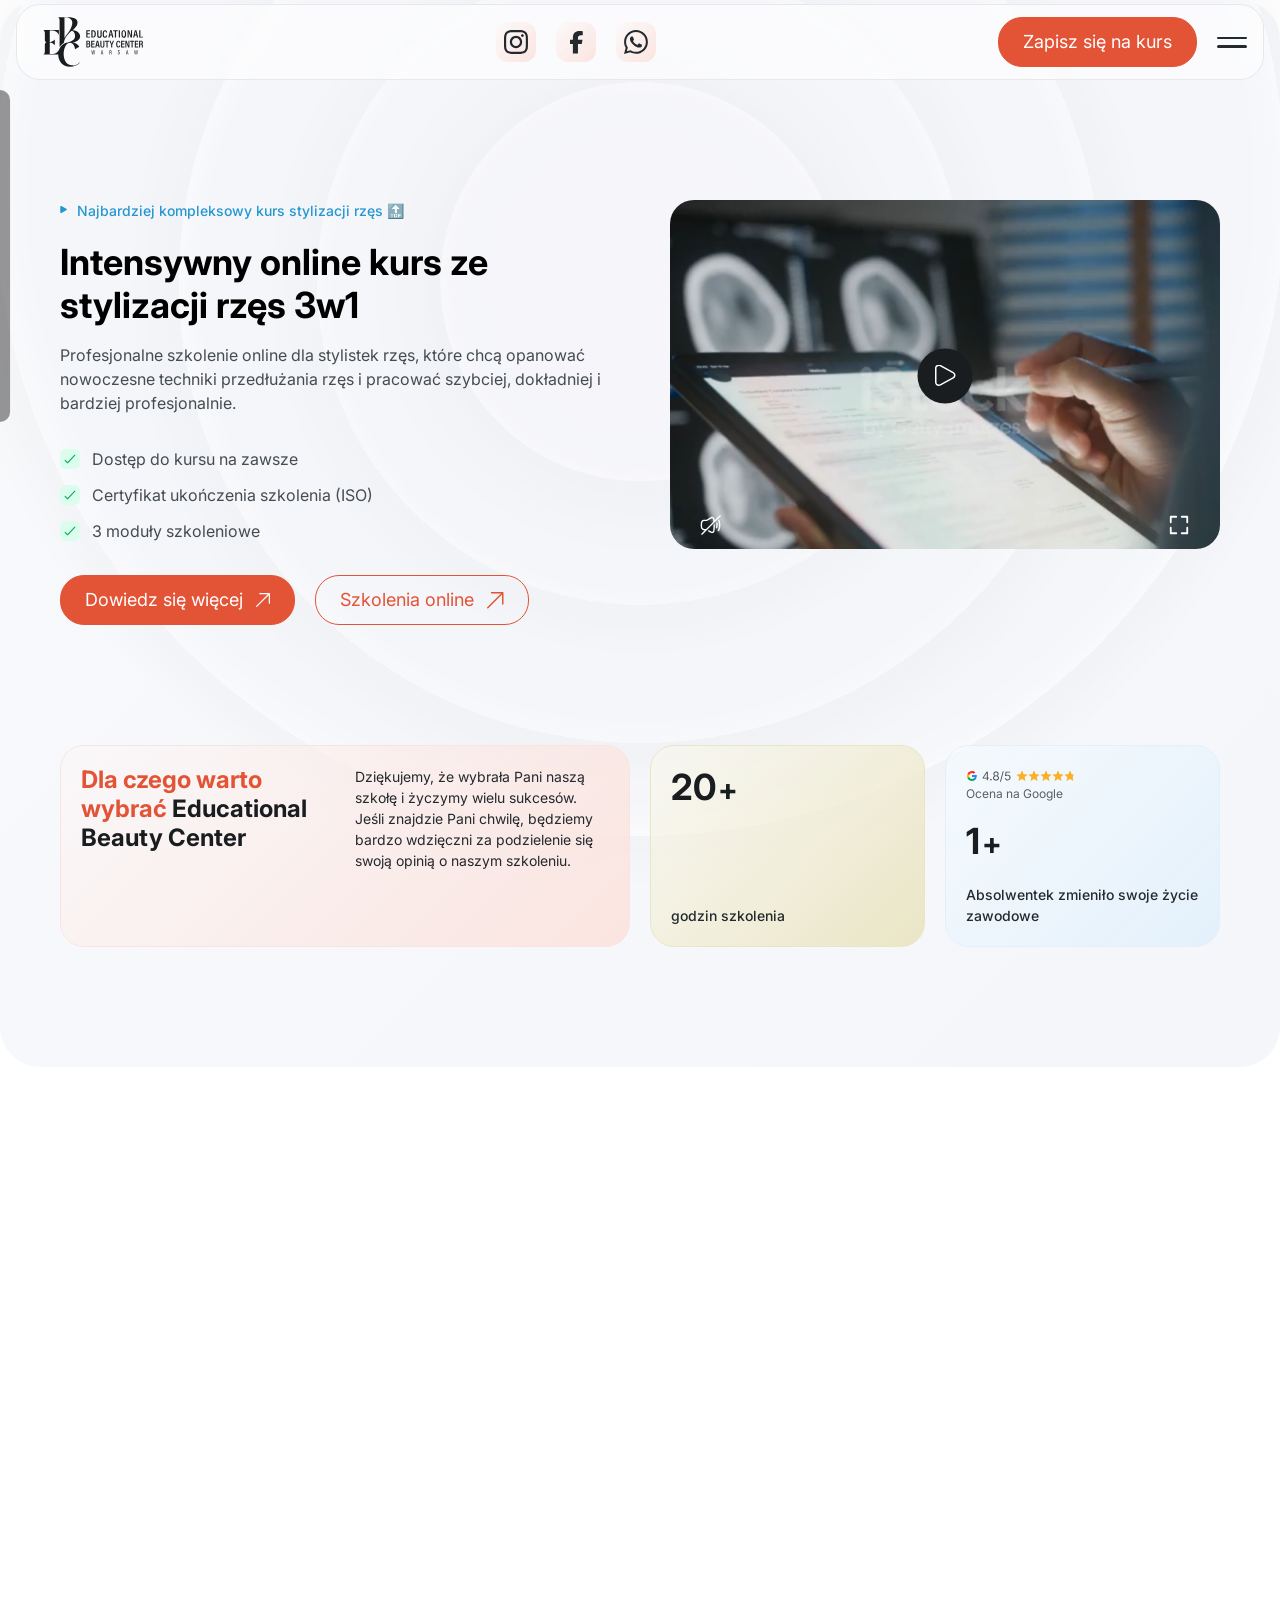
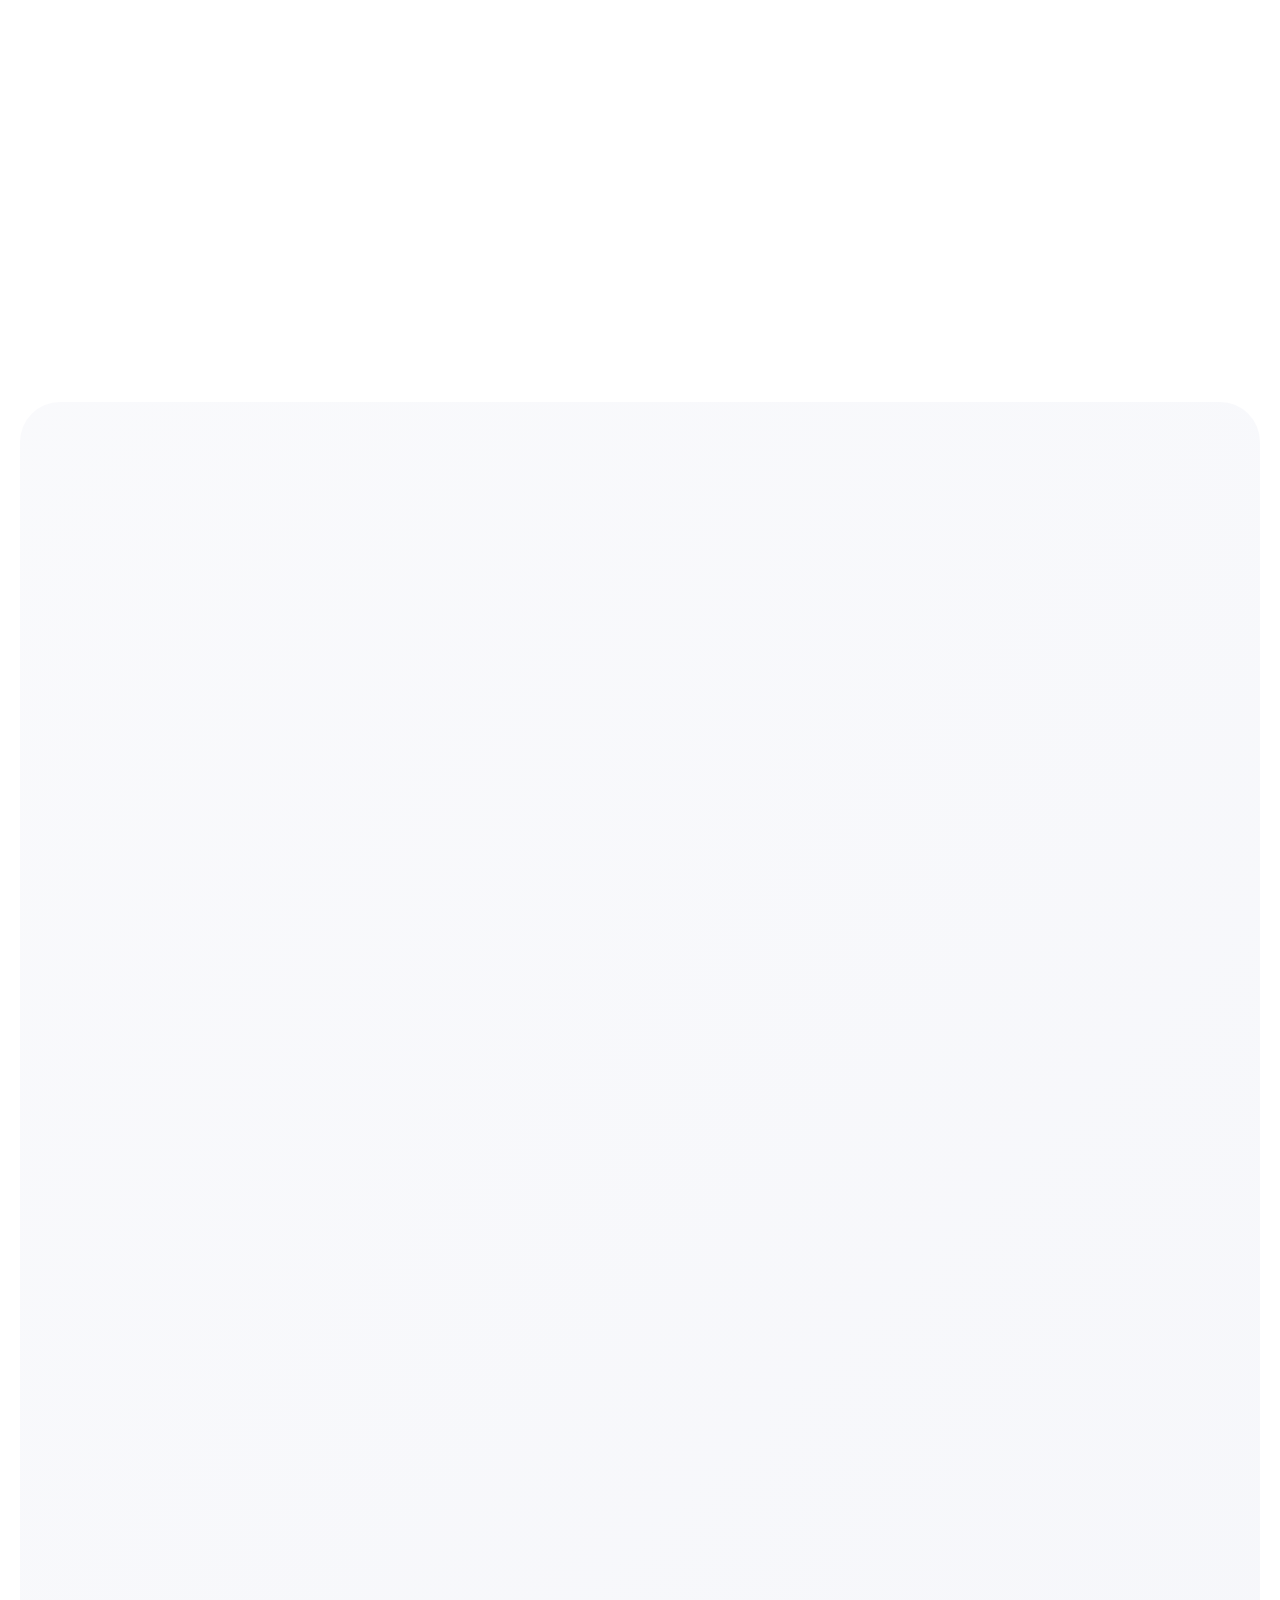
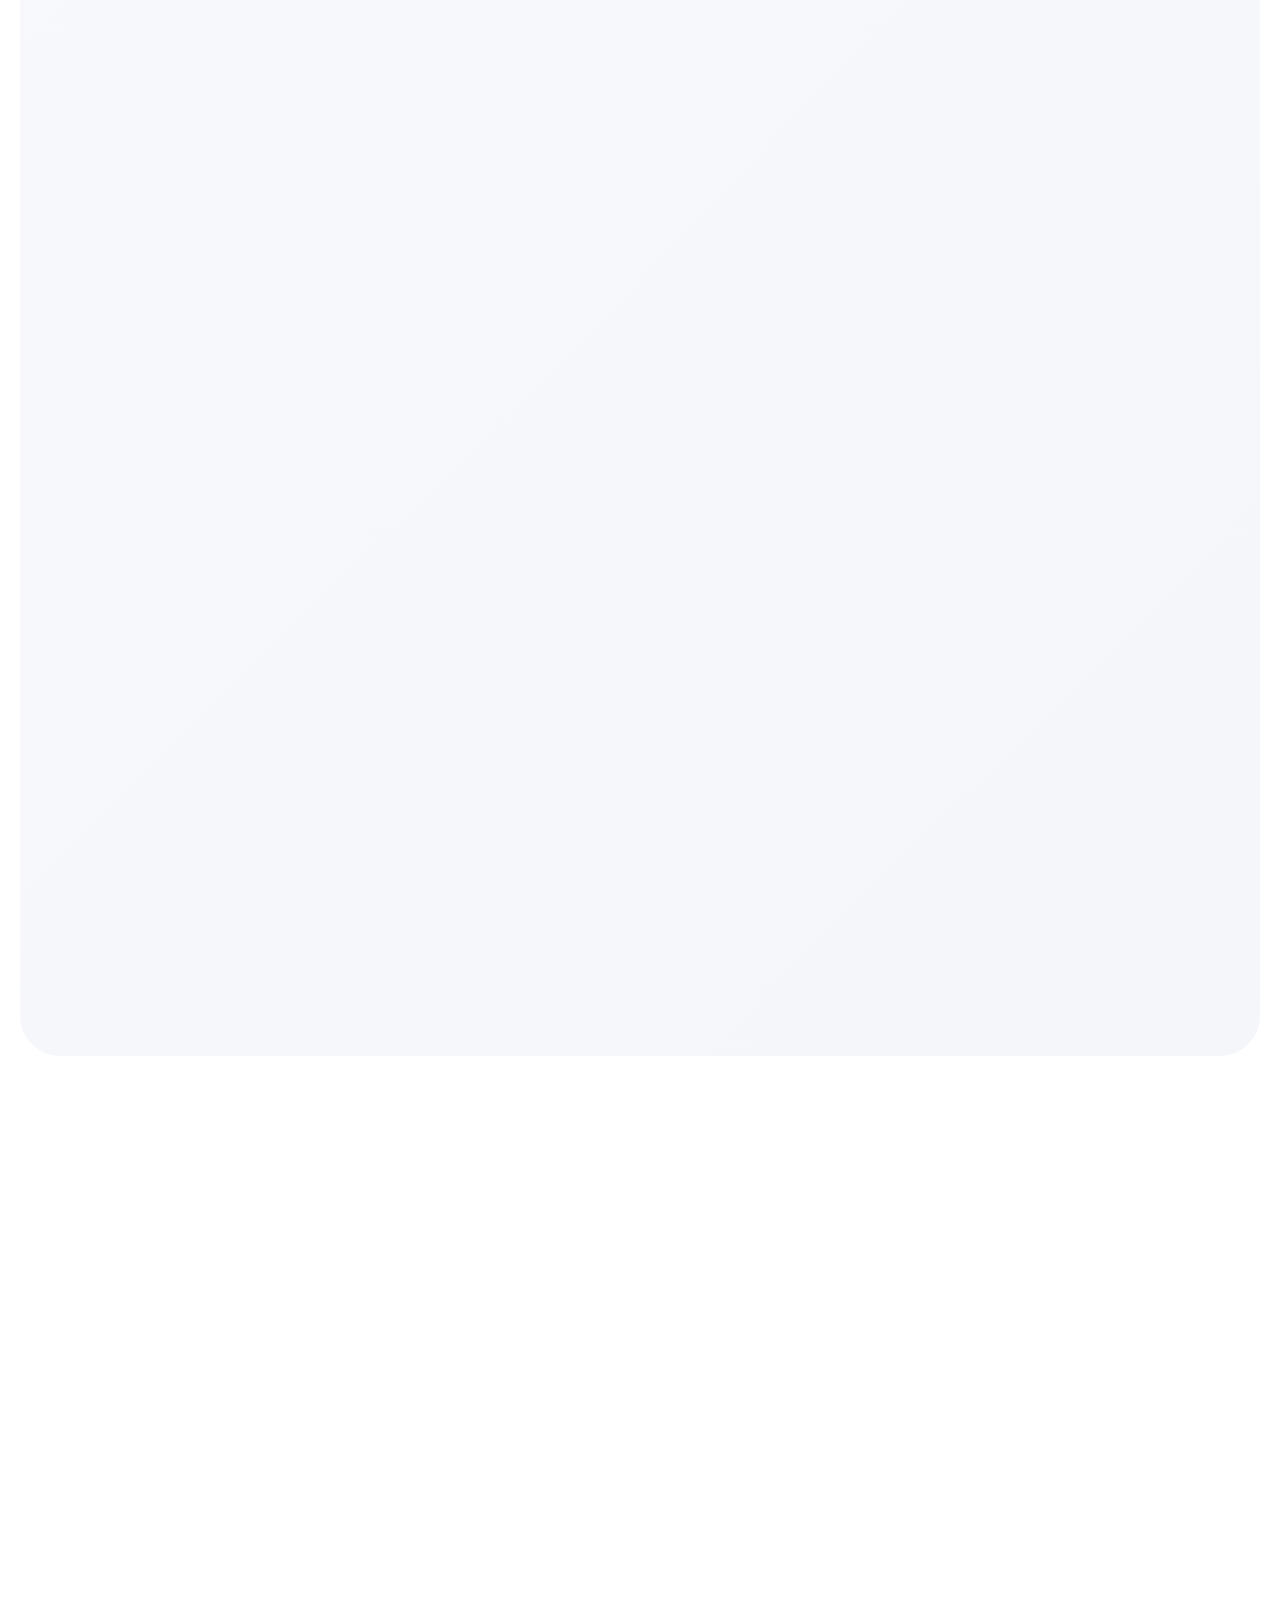
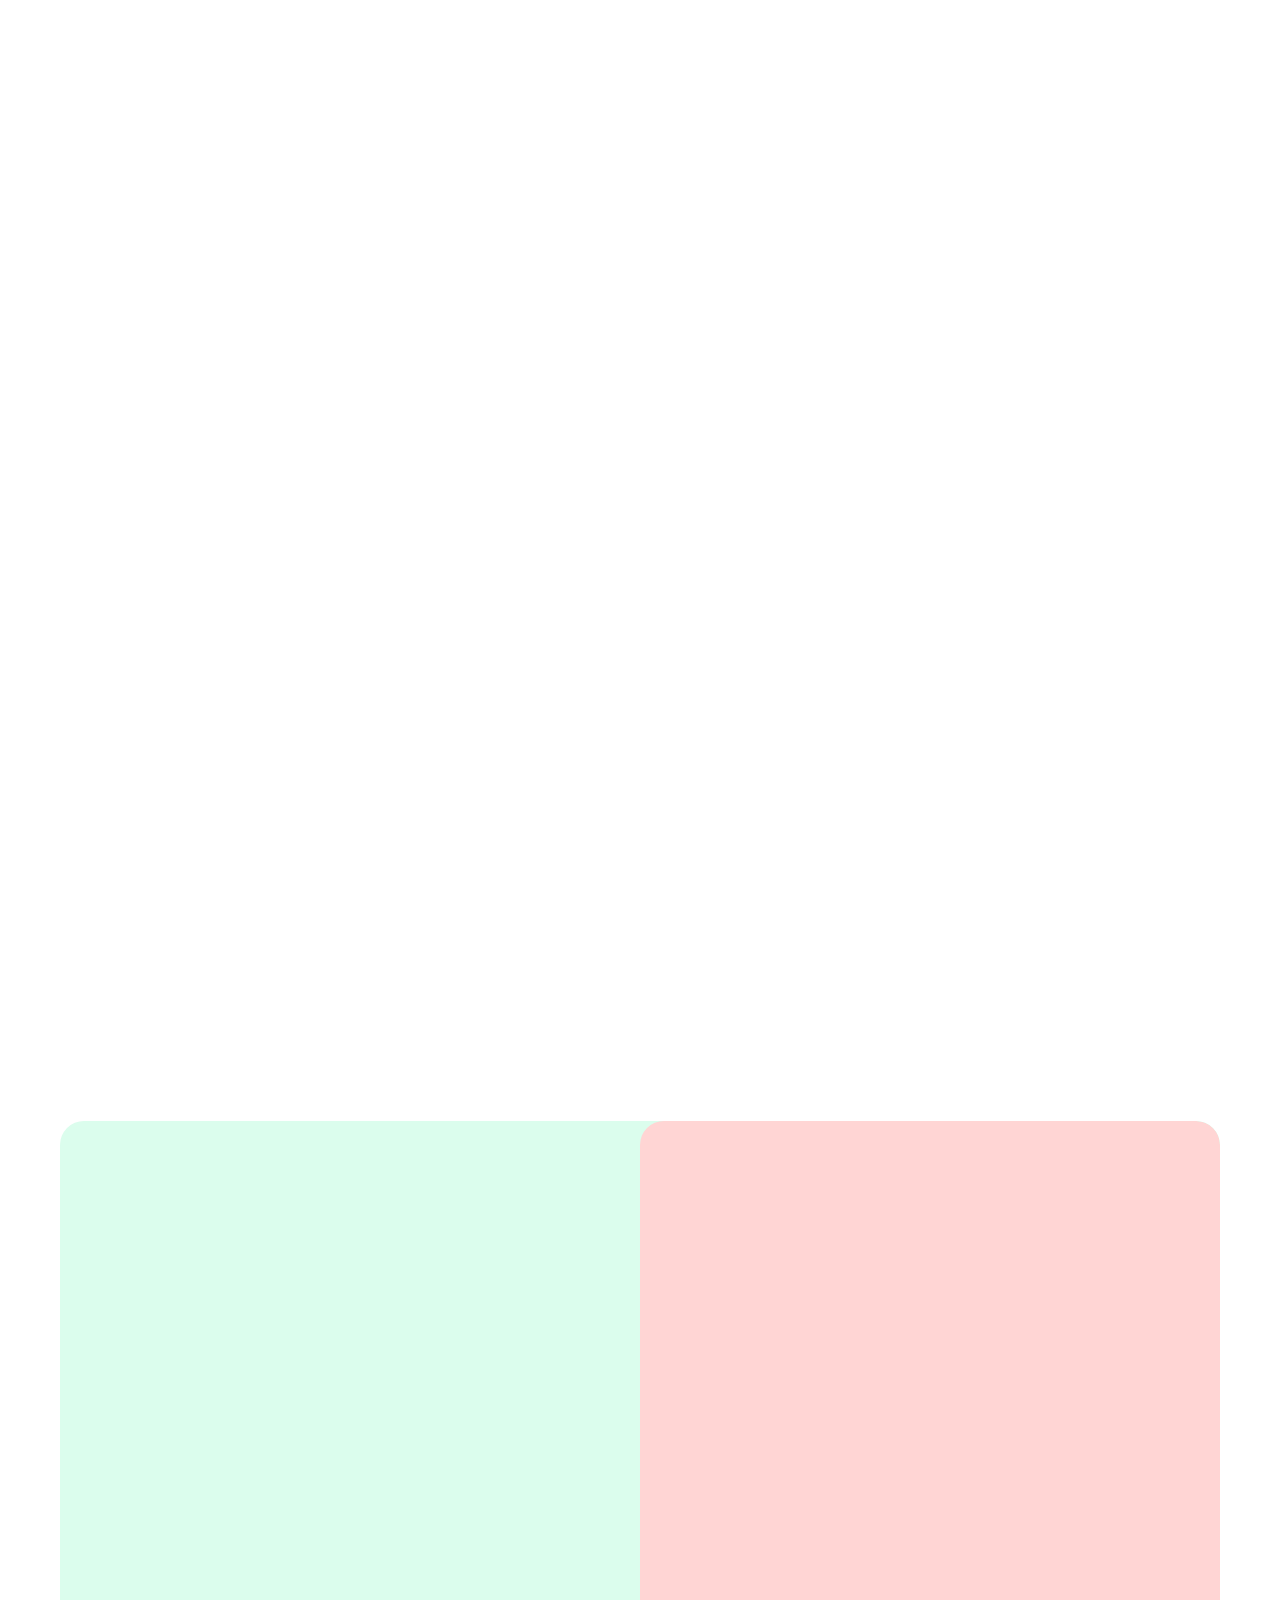
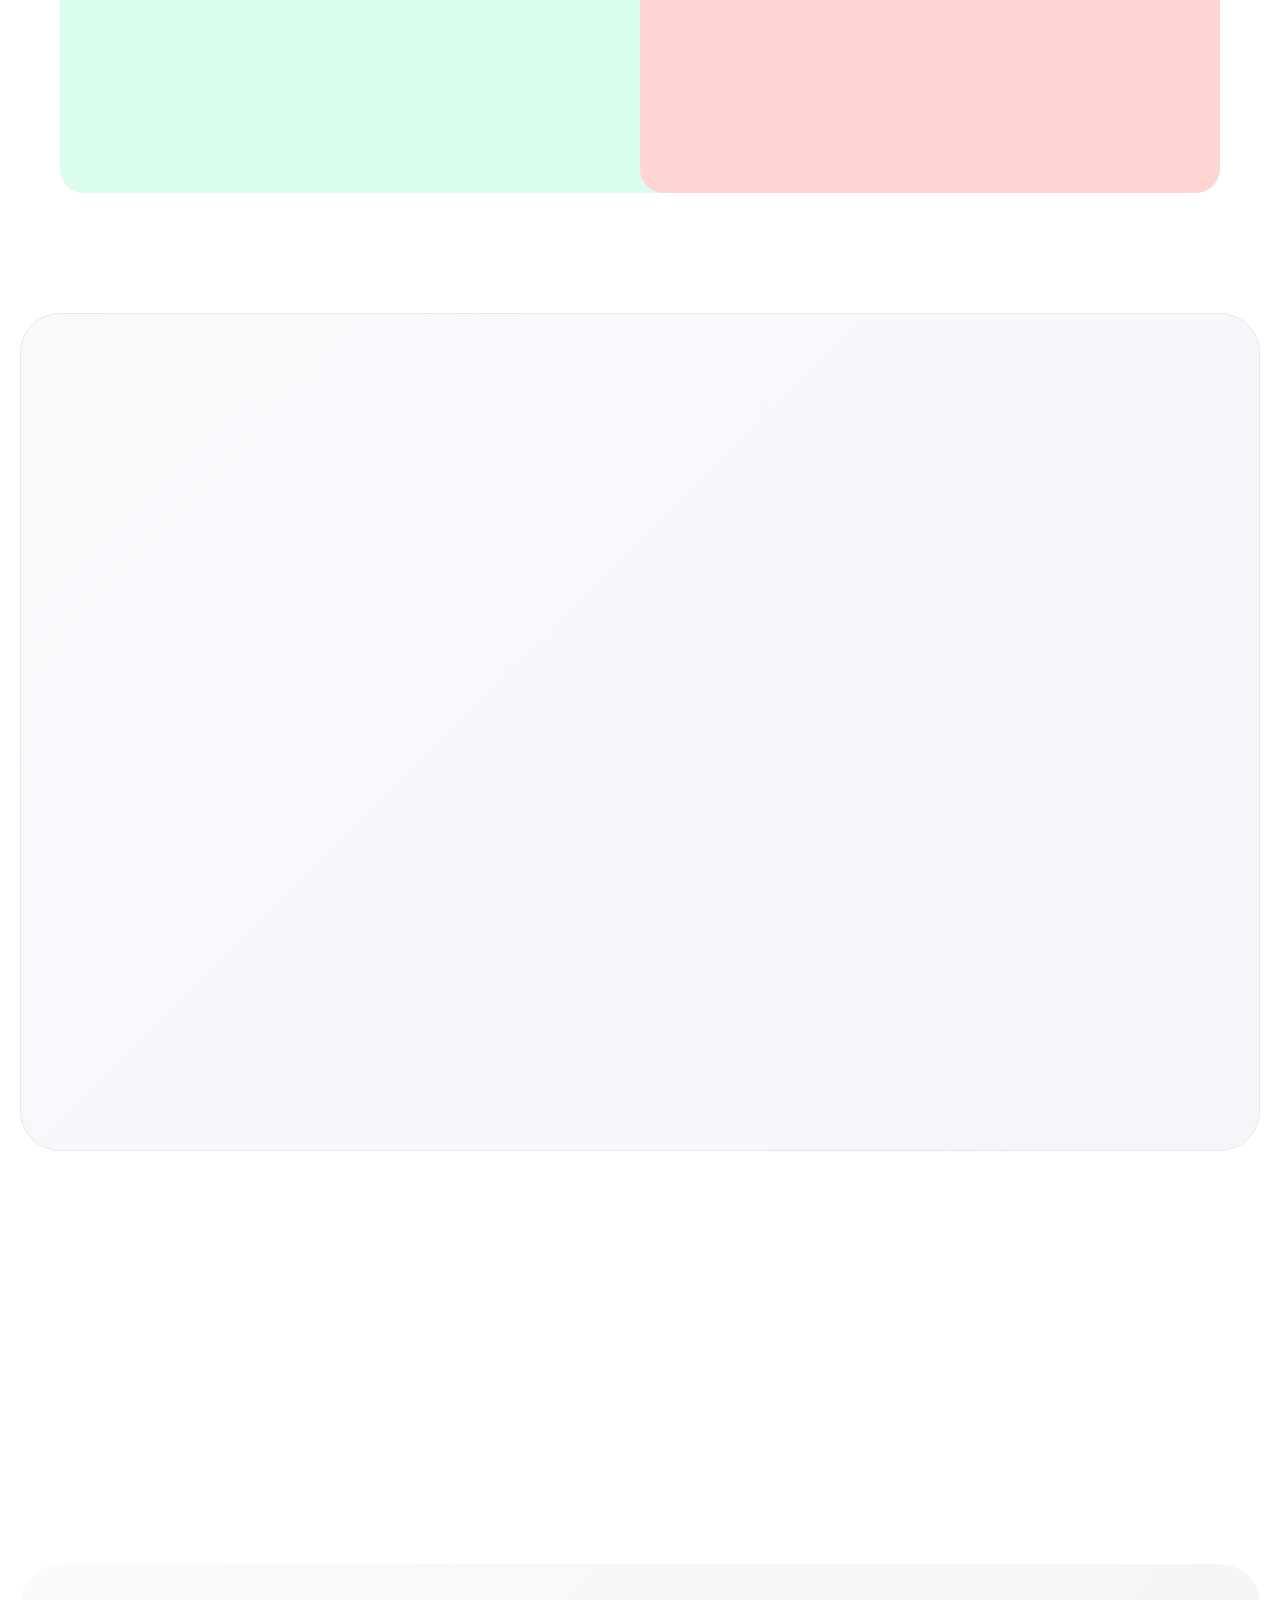
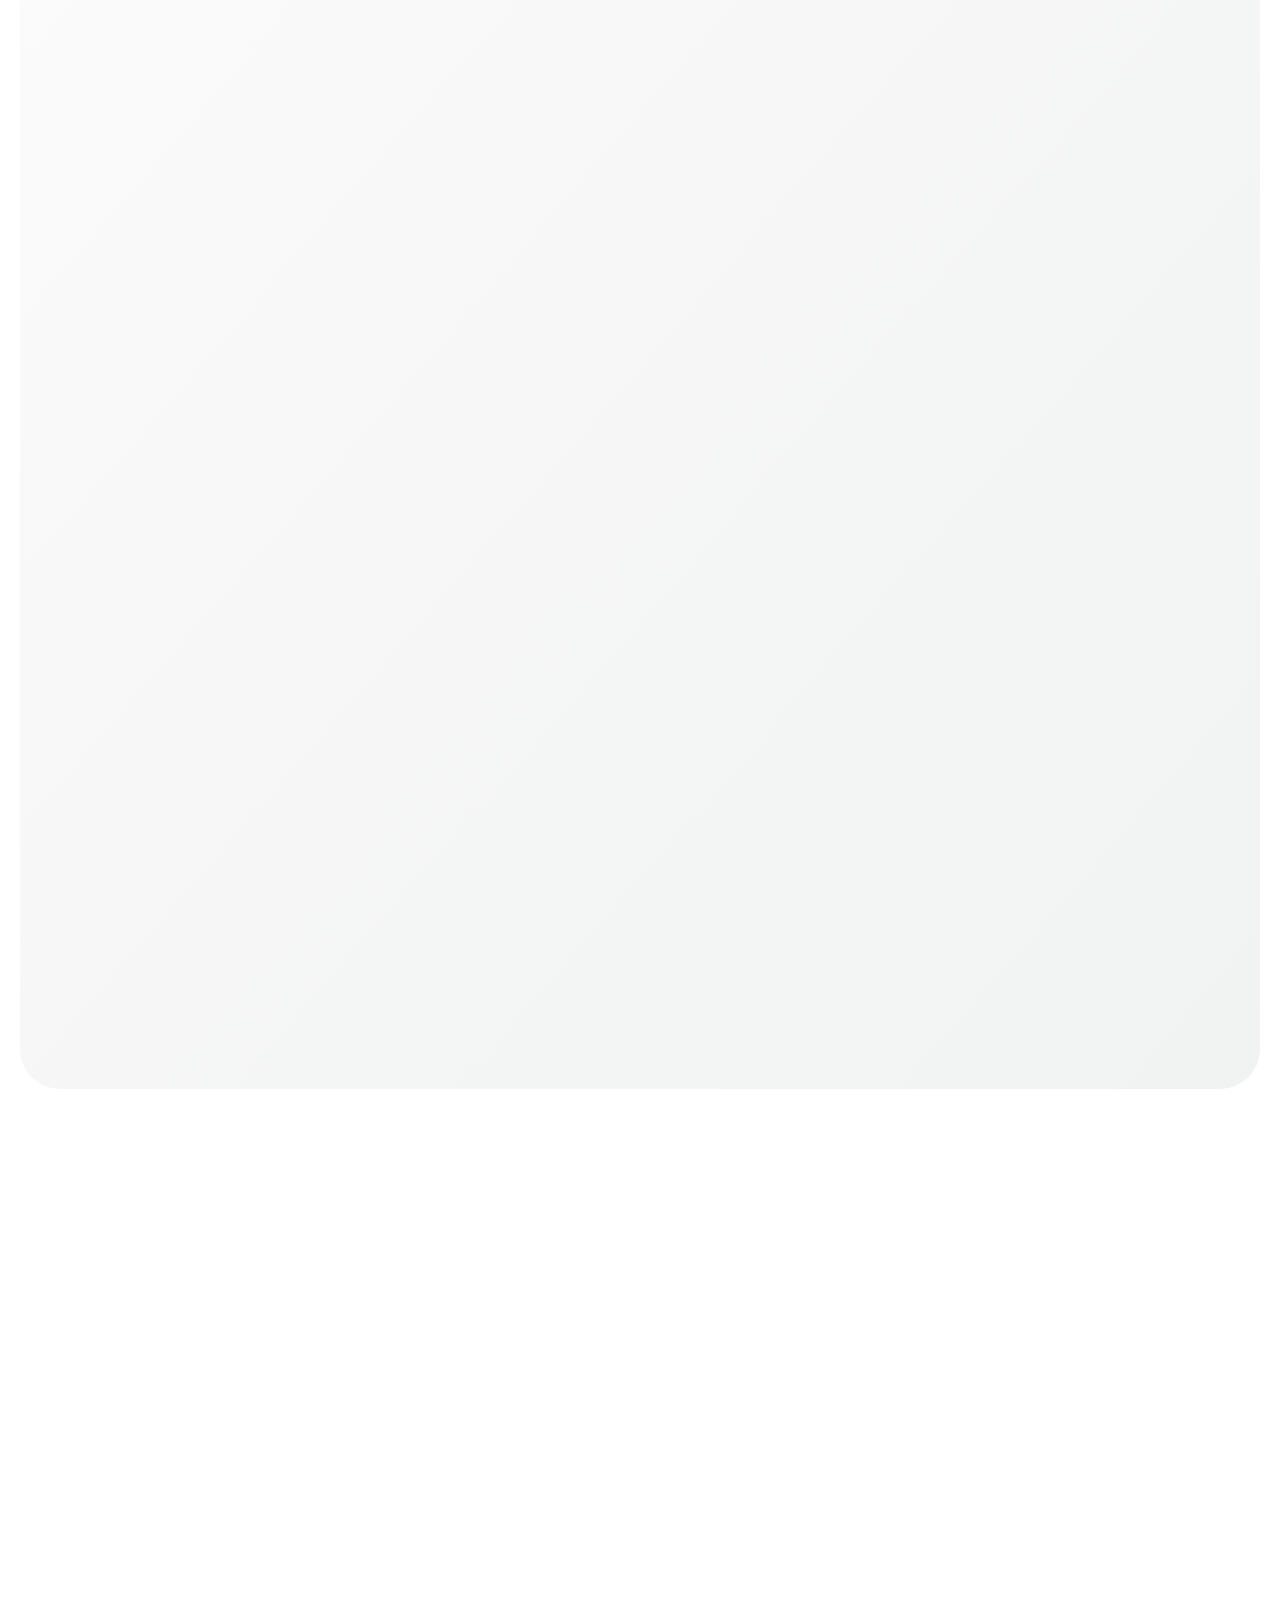
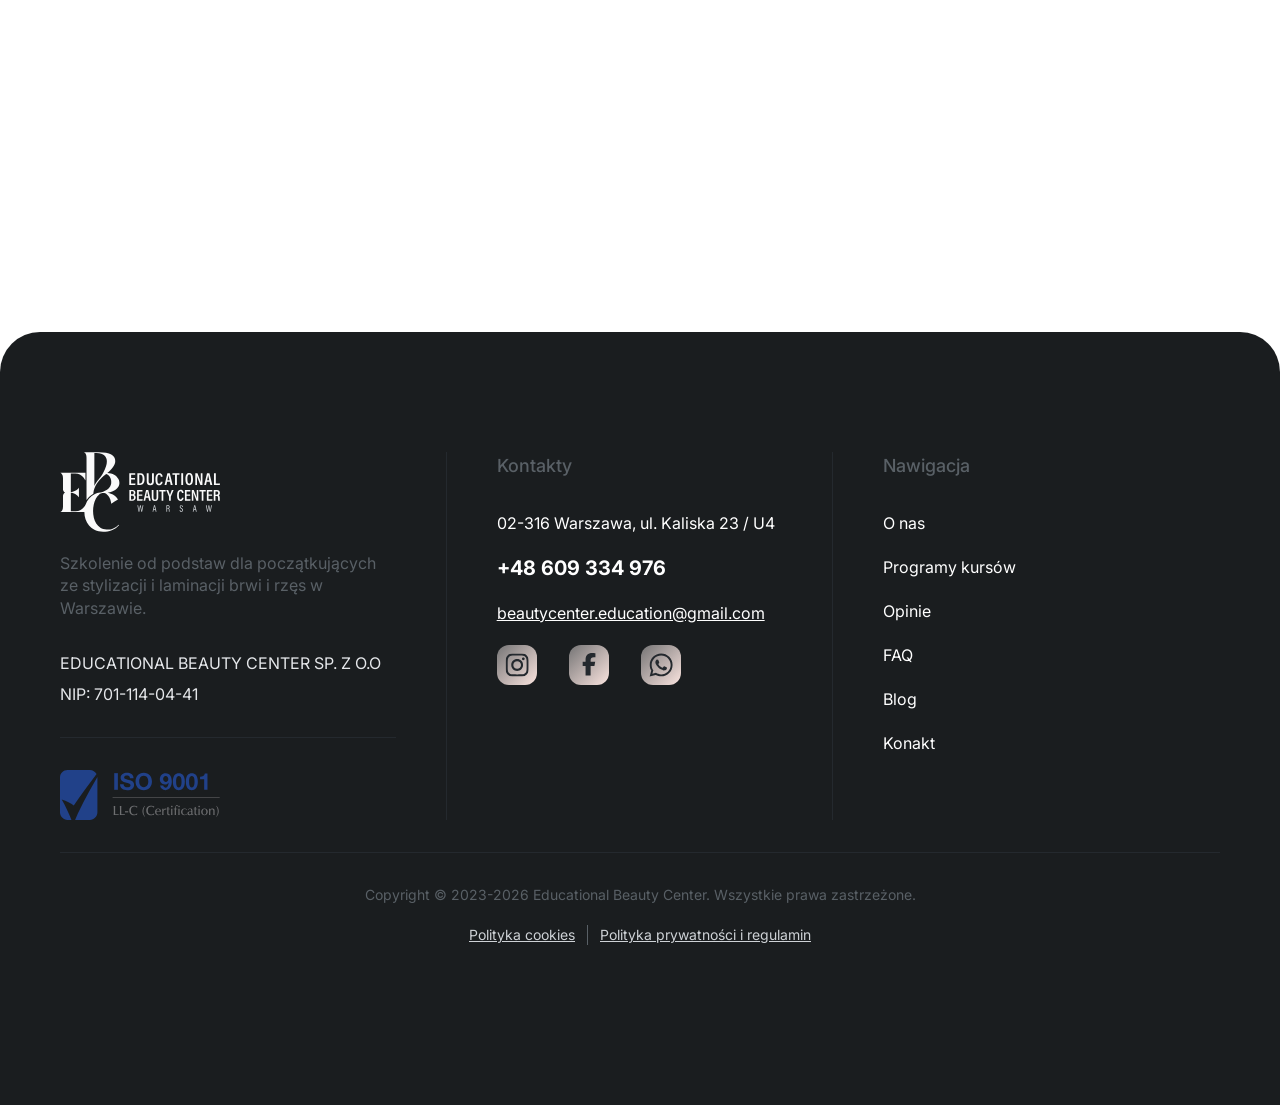
==== commit 252f9658: "Add files via upload" ====
--- a/index.html
+++ b/index.html
@@ -16,20 +16,21 @@
 		<meta charset="UTF-8">
 		<meta name="viewport" content="width=device-width, initial-scale=1.0">
 		<link rel="shortcut icon" href="./assets/img/favicon.ico">
-		<script src="https://static.elfsight.com/platform/platform.js?v=1774533053076" async></script>
+		<script src="https://static.elfsight.com/platform/platform.js?v=1774853827842" async></script>
 		<title>Home Page</title>
-		<script type="module" crossorigin="" src="./js/index.min.js?v=1774533053076"></script>
-		<link rel="modulepreload" crossorigin="" href="./js/common.min.js?v=1774533053076">
-		<link rel="modulepreload" crossorigin="" href="./js/common.min2.js?v=1774533053076">
-		<link rel="modulepreload" crossorigin="" href="./js/tel-form.min.js?v=1774533053076">
-		<link rel="modulepreload" crossorigin="" href="./js/slider.min.js?v=1774533053076">
-		<link rel="modulepreload" crossorigin="" href="./js/watcher.min.js?v=1774533053076">
-		<link rel="modulepreload" crossorigin="" href="./js/index.min2.js?v=1774533053076">
-		<link rel="stylesheet" crossorigin="" href="./css/common.min.css?v=1774533053076">
-		<link rel="stylesheet" crossorigin="" href="./css/tel-form.min.css?v=1774533053076">
-		<link rel="stylesheet" crossorigin="" href="./css/slider.min.css?v=1774533053076">
-		<link rel="stylesheet" crossorigin="" href="./css/index.min2.css?v=1774533053076">
-		<link rel="stylesheet" crossorigin="" href="./css/index.min.css?v=1774533053076">
+		<script type="module" crossorigin="" src="./js/index.min.js?v=1774853827842"></script>
+		<link rel="modulepreload" crossorigin="" href="./js/common.min.js?v=1774853827842">
+		<link rel="modulepreload" crossorigin="" href="./js/common.min2.js?v=1774853827842">
+		<link rel="modulepreload" crossorigin="" href="./js/tel-form.min.js?v=1774853827842">
+		<link rel="modulepreload" crossorigin="" href="./js/slider.min.js?v=1774853827842">
+		<link rel="modulepreload" crossorigin="" href="./js/digcounter.min.js?v=1774853827842">
+		<link rel="modulepreload" crossorigin="" href="./js/watcher.min.js?v=1774853827842">
+		<link rel="modulepreload" crossorigin="" href="./js/index.min2.js?v=1774853827842">
+		<link rel="stylesheet" crossorigin="" href="./css/common.min.css?v=1774853827842">
+		<link rel="stylesheet" crossorigin="" href="./css/tel-form.min.css?v=1774853827842">
+		<link rel="stylesheet" crossorigin="" href="./css/slider.min.css?v=1774853827842">
+		<link rel="stylesheet" crossorigin="" href="./css/index.min2.css?v=1774853827842">
+		<link rel="stylesheet" crossorigin="" href="./css/index.min.css?v=1774853827842">
 	</head>
 	<body>
 		<div class="wrapper">
@@ -229,8 +230,8 @@
 				<img src="./assets/img/icons/arrow.svg" alt="Image">
 			</div>
 			<main class="page">
-				<script src="https://cdn.jsdelivr.net/npm/intl-tel-input@18.1.1/build/js/intlTelInput.min.js?v=1774533053076"></script>
-				<link rel="stylesheet" href="https://cdn.jsdelivr.net/npm/intl-tel-input@18.1.1/build/css/intlTelInput.min.css?v=1774533053076">
+				<script src="https://cdn.jsdelivr.net/npm/intl-tel-input@18.1.1/build/js/intlTelInput.min.js?v=1774853827842"></script>
+				<link rel="stylesheet" href="https://cdn.jsdelivr.net/npm/intl-tel-input@18.1.1/build/css/intlTelInput.min.css?v=1774853827842">
 				<div class="page__home">
 					<section class="hero">
 						<div class="hero__box">
@@ -328,7 +329,7 @@
 											</div>
 										</div>
 										<div data-fls-watcher="" data-fls-watcher-once="" data-fls-watcher-threshold="0.3" class="statistic-block__item item-statistic-block">
-											<div class="item-statistic-block__num">20 000+</div>
+											<div data-fls-digcounter="" class="item-statistic-block__num">20 000+</div>
 											<div class="item-statistic-block__text">godzin szkolenia</div>
 										</div>
 										<div data-fls-watcher="" data-fls-watcher-once="" data-fls-watcher-threshold="0.3" class="statistic-block__item item-statistic-block">
@@ -338,7 +339,7 @@
 												</div>
 												<span>Ocena na Google</span>
 											</div>
-											<div class="item-statistic-block__num">1 000+</div>
+											<div data-fls-digcounter="" class="item-statistic-block__num">1 000+</div>
 											<div class="item-statistic-block__text">Absolwentek zmieniło swoje życie zawodowe</div>
 										</div>
 									</div>
--- a/css/common.min.css
+++ b/css/common.min.css
@@ -1 +1 @@
-@import url("https://fonts.googleapis.com/css2?family=Inter:wght@400;500;600;700&display=swap");*{border:0;margin:0;padding:0}*,:after,:before{box-sizing:border-box}:after,:before{display:inline-block}body,html{height:100%}body{line-height:1;scrollbar-gutter:stable;-ms-text-size-adjust:100%;-moz-text-size-adjust:100%;-webkit-text-size-adjust:100%;-webkit-font-smoothing:antialiased;-moz-osx-font-smoothing:grayscale}button,input,textarea{background-color:transparent;color:inherit;font-family:inherit;font-size:inherit;line-height:inherit}input,textarea{width:100%}label{display:inline-block}button,option,select{cursor:pointer}a{color:inherit;display:inline-block;text-decoration:none}ul li{list-style:none}img{height:auto;max-width:100%;vertical-align:middle}h1,h2,h3,h4,h5,h6{font-size:inherit;font-weight:inherit}address{font-style:normal}body{color:#000;font-family:Inter;font-size:1rem;min-width:22.5rem}[data-fls-scrolllock] body{overflow:hidden;overscroll-behavior:none;touch-action:none}.wrapper{display:flex;flex-direction:column;min-height:100%;overflow:clip}.wrapper>main{flex:1 1 auto}.wrapper>*{min-width:0}[class*=__container]{margin:0 auto;max-width:90rem;padding-left:3.75rem;padding-right:3.75rem}.menu__body{column-gap:3.125rem;width:100%}.menu__body,.menu__list{align-items:center;display:flex}.menu__list{flex-wrap:wrap;row-gap:.3125rem}.menu__item-row{align-items:center;column-gap:.75rem;display:flex}.menu__item{flex:0 0 auto;position:relative}.menu__item .menu__external{left:-5.3125rem;opacity:0;position:absolute;top:.96875rem;transform:translateY(.625rem);transition:transform .5s,visibility .5s,opacity .5s;visibility:hidden}.menu__item .sub-menu{padding-top:2rem}.menu__link{align-items:center;color:#596066;display:inline-flex;font-size:.875rem;line-height:1.5;text-align:center;transition:color .3s}.menu__toggle{cursor:pointer}.menu__toggle svg{flex:0 0 0.4375rem;height:.875rem;transform:rotate(90deg);transition:transform .3s;width:.4375rem}.menu__toggle svg path{stroke:#596066}.menu__contacts{display:none}.menu__phone{align-items:center;color:#e35336;column-gap:.5rem;display:inline-flex;font-weight:500;line-height:1.5;text-decoration:underline}.menu__phone img{flex:0 0 1.25rem;width:1.25rem}.menu__mail{align-items:center;color:#e35336;column-gap:.5rem;display:inline-flex;font-weight:500;line-height:1.5;text-decoration:underline}.menu__mail img{flex:0 0 1.25rem;width:1.25rem}.sub-menu__wrapper{background:#fff;border-radius:1rem;border-top:.0625rem solid #e5e7ea;box-shadow:0 .375rem 1rem 0 rgba(0,0,0,.08);display:flex;overflow:visible;padding:1rem}.sub-menu__list{width:18.4375rem}.sub-menu__item{position:relative}.sub-menu__item--bt{padding-top:1rem}.sub-menu__item--bt:before{background-color:#e5e7ea;content:"";height:.0625rem;left:0;position:absolute;top:.5rem;width:100%}.sub-menu__link{align-items:center;border-radius:1rem;color:#24292e;display:flex;justify-content:space-between;line-height:1.5;padding:.75rem .875rem;text-decoration:none;transition:color .3s,background-color .3s}.sub-menu__link span{align-items:center;column-gap:.5rem;display:inline-flex}.sub-menu__link span:before{background:url(../assets/img/icons/icon-play-box.svg) 0 0 no-repeat;content:"";height:.875rem}.sub-menu__link img,.sub-menu__link span:before{flex:0 0 1.25rem;width:1.25rem}.sub-menu__content{background:#fff;border-radius:1rem;border-radius:1.25rem;border-top:.0625rem solid #e5e7ea;box-shadow:0 .375rem 1rem 0 rgba(0,0,0,.08);left:105.8%;opacity:0;padding:1rem;position:absolute;top:-1.0625rem;transform:translateX(.625rem);transition:.3s;visibility:hidden;width:23.125rem}.sub-menu__content--pos{top:0}.sub-menu__content>ul>li>a{border-radius:1rem;color:#24292e;line-height:1.5;padding:.75rem .875rem;transition:color .3s,background-color .3s;width:100%}.sub-menu__item:hover>.sub-menu__content{opacity:1;transform:translateX(0);visibility:visible}.social-header{align-items:center;column-gap:1.25rem;display:flex;position:relative;z-index:5}.social-header__item{display:inline-flex;flex:0 0 2.5rem}.social-header__item,.social-header__link{align-items:center;height:2.5rem;justify-content:center;width:2.5rem}.social-header__link{background:linear-gradient(135deg,hsla(15,80%,98%,.4),#fae4df);border-radius:.75rem;display:flex}.social-header__link svg{flex:0 0 1.5rem;height:1.5rem;object-fit:contain;width:1.5rem}.social-header__link svg path{fill:#24292e;transition:fill .3s}.header__line .select{min-width:0;position:relative}.header__line .select__body{padding:0;position:relative}.header__line .select__title{color:inherit;cursor:pointer;text-align:left;width:100%}.header__line .select__value{align-items:center;color:#596066;column-gap:.40625rem;display:flex;font-size:.875rem;line-height:1.5;min-width:0;transition:color .3s;width:2.75rem}.header__line .select__value:after{background:url(../assets/img/icons/globe.svg) 0 0 no-repeat;background-size:contain;content:"";flex:0 0 1rem;height:1rem;position:static;transform:translateY(.0625rem);width:1rem}.header__line .select__value.--select-pseudo-label:before{content:attr(data-pseudo-label);opacity:.5}.header__line .select__content{flex:0 0 auto;overflow:hidden;padding:0;text-overflow:ellipsis;white-space:nowrap}.header__line .select__text{flex:1 1 auto;overflow:hidden;text-overflow:ellipsis;white-space:nowrap}.header__line .select__input{background-color:transparent;height:100%;padding:0 .625rem;width:100%}.--select-active .header__line .select__input::placeholder{color:#000}.--select-focus .header__line .select__input::placeholder{opacity:.5}.header__line .select__options{background-color:#fff;border:.0625rem solid #e5e7ea;border-radius:1rem;box-shadow:0 .375rem 1rem 0 rgba(0,0,0,.08);left:-1.125rem;min-width:100%;padding:1rem;position:absolute;top:0;transform:translateY(2.9375rem)}.header__line .select__scroll{max-height:12.5rem;overflow-x:hidden;overflow-y:auto}.header__line .select__option{border-radius:.75rem;color:#596066;cursor:pointer;line-height:1.5;padding:.75rem .875rem;text-align:left;transition:background-color .3s,color .3s;width:100%}.header__line .select__option.--select-selected{background-color:#eee}.header__line .select__row{align-items:center;display:inline-flex}.header__line .select--show-top .select__options{border:.0625rem solid #d9d9d9;border-bottom:0;border-radius:.25rem .25rem 0 0;bottom:calc(100% - .0625rem);padding:.3125rem 0 .625rem;top:auto}.icon-menu{display:none}.header{background-color:transparent;left:0;padding-left:1rem;padding-right:1rem;position:fixed;right:0;top:.25rem;transition:transform .4s ease-in-out;z-index:50}.header.--hidden{transform:translateY(-100%)}.header__container{align-items:center;background-color:#fff;background-color:transparent;border:.0625rem solid #e6e8eb;border-radius:1.5rem;column-gap:1.875rem;display:flex;justify-content:space-between;max-width:82.5rem;padding:.75rem 1rem;position:relative;z-index:50}.header__container:after{backdrop-filter:none;backdrop-filter:blur(.25rem);-webkit-backdrop-filter:blur(.25rem);background:hsla(0,0%,100%,.6);border-radius:1.5rem;content:"";height:100%;left:0;position:absolute;top:0;width:100%;z-index:2}.header__logo{flex:0 0 7.5rem;height:3.125rem;max-width:7.5rem;position:relative;z-index:3}.header__logo img{height:100%;width:100%}.header__menu{z-index:4}.header__actions{align-items:center;column-gap:1.25rem;display:flex;position:relative;z-index:51}.header__button{flex:0 0 auto}.footer{background-color:#1a1d1f;border-radius:2.5rem 2.5rem 0 0;padding-bottom:10rem;padding-top:7.5rem;position:relative;z-index:5}.footer__top{border-bottom:.0625rem solid #24292e;display:grid;grid-template-columns:repeat(3,1fr);padding-bottom:2rem}.footer__column{display:grid;row-gap:2rem}.footer__column:not(:last-child){border-right:.0625rem solid #24292e}.footer__column:nth-child(3){row-gap:.3125rem}.footer__box-column{align-self:start;display:grid;row-gap:1.25rem}.footer__logo{height:5rem;width:10rem}.footer__logo img{height:100%;width:100%}.footer__text{color:#596066;line-height:1.43}.footer__text:not(:last-child){margin-bottom:.75rem}.footer__subtitle{color:#596066;font-size:1.125rem;font-weight:500;line-height:1.5}.footer__subtitle:not(:last-child){margin-bottom:.75rem}.footer__bottom{display:grid;justify-content:center;padding-top:2rem;row-gap:1.25rem}.footer__copy{color:#596066;font-size:.875rem;line-height:1.43;text-align:center}.actions-footer{display:flex;justify-content:center}.actions-footer__item:first-child{border-right:.0625rem solid #596066;padding-right:.75rem}.actions-footer__item:nth-child(2){padding-left:.75rem}.actions-footer__link{color:#ced2d6;font-size:.875rem;line-height:1.4;text-align:center;text-decoration:underline;transition:color .3s}.social-footer{align-items:center;column-gap:2rem;display:flex}.social-footer__item{border-radius:.75rem;overflow:hidden}.social-footer__link{align-items:center;background-color:#fafafa;background:linear-gradient(135deg,hsla(11,73%,98%,.4),#fae4df);display:flex;height:2.5rem;justify-content:center;padding:.5rem;width:2.5rem}.social-footer__link svg path{fill:#24292e;transition:fill .3s}.info-footer{display:grid}.info-footer__item{color:#e5e7ea;display:flex;flex-direction:column;line-height:1.4;row-gap:.5rem}.info-footer__item--logo{flex:0 0 10rem;width:10rem}.info-footer__item--logo img{object-fit:contain;width:100%}.info-footer__item:first-child{border-bottom:.0625rem solid #24292e;padding-bottom:2rem}.info-footer__item:nth-child(2){padding-top:2rem}.contacts-footer{display:grid;row-gap:1.25rem}.contacts-footer__adress{color:#fff;font-size:1rem;line-height:1.5}.contacts-footer__tel{color:#fff;display:inline-flex;font-size:1.25rem;font-weight:700;line-height:1.3;transition:color .3s}.contacts-footer__mail{color:#fff;justify-self:start;line-height:1.5;transition:color .3s}.contacts-footer__mail a{text-decoration:underline}.menu-footer__list{display:grid;row-gap:1.25rem}.menu-footer__link{color:#fff;line-height:1.5;transition:color .3s}.button{align-items:center;background-color:#e35336;border:.0625rem solid #e35336;border-radius:1.5rem;color:#fff;column-gap:.8125rem;display:inline-flex;font-size:1.125rem;line-height:1.56;padding:.625rem 1.5rem;transition:background-color .3s,color .3s}.button img{flex:0 0 0.875rem;height:.875rem;object-fit:contain;width:.875rem}.button--fw{width:100%}.button--border{background-color:transparent;border:.0625rem solid #e35336;color:#e35336}.button--border svg{flex:0 0 1.0625rem;height:1.0625rem;width:1.0625rem}.button--border svg path{fill:#e35336;transition:fill .3s}.fls-preloader{background:#f3f3f3;height:100%;left:0;pointer-events:none;position:fixed;top:0;transition:all .8s .3s;width:100%;z-index:1000}.fls-preloader,.fls-preloader__body{align-items:center;display:flex;justify-content:center}.fls-preloader__body{position:relative}.fls-preloader__counter{color:#e35336;font-size:2.25rem;font-weight:700;position:absolute}.fls-preloader__progress{transform:rotate(-90deg)}circle{fill:none;stroke-width:20}.fls-preloader__bg{stroke:#e8e1de}.fls-preloader__bar{stroke:#e35336;stroke-dasharray:502;stroke-dashoffset:502;stroke-linecap:round;transition:stroke-dashoffset .2s linear}[data-fls-preloader-loaded] .fls-preloader{opacity:0;visibility:hidden}.btn-up{align-items:center;background-color:#e35336;border-radius:.75rem;box-shadow:0 .375rem 1rem 0 rgba(0,0,0,.08);cursor:pointer;display:inline-flex;height:3rem;justify-content:center;padding:.75rem;width:3rem}.btn-up img{flex:0 0 0.9375rem;height:1.0625rem;transform:rotate(-45deg);width:.9375rem}.btn-up{bottom:2.5rem;opacity:0;position:fixed;right:2%;transition:background-color .5s;visibility:hidden;z-index:49}.btn-up.active{opacity:1;visibility:visible}.header-block{display:grid;max-width:40.625rem;row-gap:1rem}.header-block--mw{max-width:55rem}.header-block--ma{margin:0 auto}.header-block__subtitle{align-items:center;color:#2597d0;column-gap:.5rem;display:inline-flex;font-size:.875rem;font-weight:500;line-height:1.4}.header-block__subtitle:not(:last-child){margin-bottom:.25rem}.header-block__subtitle:before{background:url(../assets/img/icons/rectangle-blue.svg) 0 0 no-repeat;background-size:contain;content:"";flex:0 0 0.4375rem;height:.4375rem;transform:translateY(-.0625rem);width:.4375rem}.header-block__subtitle--center{align-items:center;justify-self:center}.header-block__title{color:#24292e;font-size:1.875rem;font-weight:700;letter-spacing:-.01em;line-height:1.1}.header-block__title span{color:#e35336}.header-block__title--center{justify-self:center;text-align:center}.header-block__text{color:#454c52;font-size:1rem;line-height:1.5}.header-block__text a{color:#0057cc;text-decoration:underline;transition:color .3s}.header-block__text--primary{color:#e35336}.header-block__text--center{justify-self:center;text-align:center}.tag{align-items:center;background:linear-gradient(135deg,rgba(245,252,255,.6),#e3f0fb);border:.0625rem solid #c1e3f6;border-radius:.75rem;color:#2597d0;column-gap:.375rem;display:inline-flex;font-size:.875rem;font-weight:500;line-height:1.5;padding:.25rem .75rem;text-align:center}.tag img{flex:0 0 0.75rem;height:.75rem;width:.75rem}.statistic-block{display:grid;gap:1.25rem;grid-template-columns:repeat(4,1fr)}.statistic-block__item{border-radius:1.5rem;display:flex;flex-direction:column;height:100%;padding:1.25rem}.statistic-block__item:first-child{background:linear-gradient(135deg,hsla(11,73%,98%,.4),#fae4df);transition:opacity .7s,transform .7s}.statistic-block__item:nth-child(2){background:linear-gradient(135deg,hsla(51,68%,96%,.5),#eae5c5);border:.0625rem solid #eae5c5;transition:opacity .7s .3s,transform .7s .3s}.statistic-block__item:nth-child(3){background:linear-gradient(135deg,rgba(245,252,255,.6),#e3f0fb);border:.0625rem solid #e3f0fb;transition:opacity .7s .6s,transform .7s .6s}.statistic-block__item{opacity:0;transform:translateY(10%)}.statistic-block__item.--watcher-view{opacity:1;transform:translateY(0)}.big-item-statistic-block{align-items:start;border:.0625rem solid #fae4df;display:grid;gap:1.25rem;grid-column-end:3;grid-column-start:1;grid-template-columns:repeat(2,1fr)}.big-item-statistic-block__title{color:#1a1d1f;font-size:1.5rem;font-weight:700;line-height:1.2}.big-item-statistic-block__title span{color:#e35336}.big-item-statistic-block__text{color:#24292e;display:grid;font-size:.875rem;line-height:1.5;row-gap:.5rem}.item-statistic-block{display:flex;flex-direction:column;gap:1.25rem;justify-content:space-between}.item-statistic-block__num{color:#1a1d1f;font-size:2.25rem;font-weight:700;letter-spacing:-2%;line-height:1.2}.item-statistic-block__text{color:#24292e;font-size:.875rem;font-weight:500;line-height:1.5}.item-statistic-block__rating span{color:#596066;font-size:.75rem}.bradcrumbs__list{align-items:center;column-gap:.75rem;display:flex}.bradcrumbs__item{flex:0 0 auto;line-height:1.5}.bradcrumbs__item a{align-items:center;color:#24292e;column-gap:.75rem;display:inline-flex;font-weight:500;transition:color .3s}.bradcrumbs__item a:after{background:url(../assets/img/icons/arrow-breadcrumbs.svg) 0 0 no-repeat;background-size:contain;content:"";flex:0 0 0.375rem;height:.6875rem;width:.375rem}.bradcrumbs__item--color{color:#676e76;flex:1 1 auto;line-height:1.5}.card-category-course{background:linear-gradient(135deg,hsla(51,68%,96%,.5),#eae5c5);border:.0625rem solid #eae5c5;border-radius:1.5rem;display:flex;flex-direction:column;overflow:hidden;padding-bottom:1.5rem;row-gap:1.5rem}.card-category-course__img{aspect-ratio:400/240;border-radius:0 0 1.5rem 1.5rem;overflow:hidden;position:relative;width:100%}.card-category-course__img img{height:100%;object-fit:cover;transition:transform .3s;width:100%}.card-category-course__box-label{height:7.1875rem;overflow:hidden;position:absolute;right:0;top:0;width:7.1875rem}.card-category-course__label{background-color:#e35336;color:#fff;font-size:1.125rem;font-weight:500;line-height:1.5;padding-bottom:.25rem;padding-top:.25rem;position:absolute;right:-2.6875rem;text-align:center;top:1.6875rem;transform:rotate(45deg);width:150%}.card-category-course__content{flex:1 1 auto;padding-left:1.5rem;padding-right:1.5rem}.card-category-course__tags{align-items:center;column-gap:.75rem;display:flex;flex-wrap:wrap;row-gap:.375rem}.card-category-course__tags:not(:last-child){margin-bottom:1rem}.card-category-course__name{color:#24292e;font-size:1.125rem;font-weight:700;line-height:1.2}.card-category-course__name:not(:last-child){margin-bottom:1rem}.card-category-course__list{display:grid;row-gap:.75rem}.card-category-course__item{align-items:center;color:#596066;column-gap:.75rem;display:flex;font-size:.875rem;line-height:1.5}.card-category-course__item img{flex:0 0 0.6875rem;height:.5625rem;width:.6875rem}.card-category-course__btn{display:flex;justify-content:center}.card-category-course__button{justify-content:center;width:12.5rem}.item-deadlines{background:linear-gradient(134.71deg,rgba(245,246,250,.6),#f5f6fa);border:.0625rem solid #e5e7ea;border-radius:1.5rem;display:grid;padding:1.25rem;row-gap:1.25rem;gap:1.25rem}.item-deadlines__top{align-items:flex-start;align-self:start;column-gap:.75rem;display:flex}.item-deadlines__img{border-radius:.75rem;flex:0 0 6rem;height:6rem;overflow:hidden;width:6rem}.item-deadlines__img img{height:6.25rem;object-fit:cover;width:6.25rem}.item-deadlines__dates{display:grid;padding-right:.5rem;row-gap:.25rem}.item-deadlines__date{color:#24292e;font-size:1.125rem;font-weight:700;line-height:1.2}.item-deadlines__address,.item-deadlines__days{color:#676e76;font-size:.875rem;line-height:1.5}.item-deadlines__info{align-content:start;display:grid;row-gap:.75rem}.item-deadlines__name{color:#24292e;font-weight:700;line-height:1.2}.item-deadlines__tags{display:flex;flex-wrap:wrap;gap:.5rem}@media (max-width:90em){.btn-up{bottom:3.625rem;right:1.25rem}}@media (max-width:81.25em) and (any-hover:none){.icon-menu{cursor:default}}@media (max-width:81.25em){.menu{align-items:flex-start;display:flex;flex-direction:column;height:100%;overflow:auto;padding:7.125rem 3.75rem 1.875rem;row-gap:1rem;z-index:50}.menu,.menu:before{background-color:#fff;position:fixed;right:-100%;top:0;transition:right .5s;width:100%}.menu:before{border-radius:2rem;content:"";height:4.625rem;z-index:2}[data-fls-menu-open] .menu,[data-fls-menu-open] .menu:before{right:0}.menu__body{display:grid}.menu__list{align-items:flex-start;border-bottom:.0625rem solid #e5e7ea;flex-direction:column;padding-bottom:1rem;row-gap:0;width:50%}.menu__item-row{justify-content:space-between}.menu__item{border-bottom:.0625rem solid #e5e7ea;display:grid;flex:1 1 auto;padding-bottom:1.25rem;padding-top:1.25rem;position:static;width:100%}.menu__item:first-child{border-top:.0625rem solid #e5e7ea}.menu__item .menu__external{height:0;opacity:1;overflow:hidden;position:static;transform:none;transition:height .35s ease,padding-top .35s ease;visibility:visible}.menu__item .sub-menu,.menu__item.active .menu__external{padding-top:0}.menu__item.active .menu__link--parent{color:#e35336}.menu__item.active .menu__toggle svg{transform:rotate(-90deg)}.menu__link{color:#24292e;font-size:1.25rem;font-weight:700;line-height:1.4}.menu__link--parent{align-items:center;display:flex;font-weight:700;justify-content:space-between;line-height:1.3}.menu__toggle{display:flex;width:1.875rem}.menu__toggle svg{flex:0 0 1.875rem;height:1.25rem;width:1.875rem}.menu__toggle svg path{stroke:#383f45}.menu__contacts{border-bottom:.0625rem solid #e5e7ea;display:block;display:grid;padding-bottom:2rem;padding-top:2rem;row-gap:2rem;width:50%}.sub-menu{display:block}.sub-menu__wrapper{border:none;border-radius:0;box-shadow:none;display:block;padding:0}.sub-menu__list{border:none;padding-left:1.25rem;width:100%}.sub-menu__item{display:grid;position:static;row-gap:1.25rem}.sub-menu__item:not(:first-child){padding-top:2rem}.sub-menu__link{color:#24292e;font-size:1.125rem;font-weight:700;line-height:1.2;padding:0}.sub-menu__link svg{display:none}.sub-menu__content{background-color:transparent;border:none;border-radius:0;box-shadow:none;opacity:1;padding:0;position:static;transform:translateX(0);visibility:visible;width:100%}.sub-menu__content>ul{border-bottom:.0625rem solid #e5e7ea;display:grid;padding-bottom:2rem;row-gap:1rem}.sub-menu__content>ul>li>a{border-radius:0;color:#596066;font-size:1.125rem;line-height:1.5;padding:0}.header__line{padding-top:1.25rem;width:100%}.header__line .select__value{color:#24292e;column-gap:.5rem;font-size:1.25rem}.header__line .select__value:after{transform:translateY(-.0625rem)}.header__line .select__content{font-weight:700}.header__line .select__options{left:0;transform:translateY(2.5rem)}.header__line .select__option{color:#24292e}.icon-menu{display:block;height:.6875rem;position:relative;width:1.875rem;z-index:55}.icon-menu:after,.icon-menu:before{background-color:#24292e;border-radius:.5rem;content:"";height:.15625rem;position:absolute;right:0;transition:all .3s ease 0s;width:100%}.icon-menu:before{top:0}.icon-menu:after{bottom:0}.icon-menu span{top:calc(50% - .0625rem)}[data-fls-menu-open] .icon-menu span{width:0}[data-fls-menu-open] .icon-menu:before{top:calc(50% - .075rem);transform:rotate(-45deg)}[data-fls-menu-open] .icon-menu:after{bottom:calc(50% - .075rem);transform:rotate(45deg)}}@media (width <= 61.99875em){.menu__list{column-gap:1.25rem}.footer__column:not(:last-child){padding-right:2rem}.footer__column:not(:first-child){padding-left:2rem}}@media (max-width:61.99875em){.menu__list{padding-bottom:2rem;width:100%}.menu__contacts{width:100%}.footer__top{grid-template-columns:repeat(2,1fr)}.footer__column:first-child{border-bottom:.0625rem solid #24292e;border-right:none;grid-column-end:3;grid-column-start:1;padding-bottom:2rem;padding-right:0}.footer__column:nth-child(2),.footer__column:nth-child(3){margin-top:2rem}.footer__logo{justify-self:center}.footer__logo:not(:last-child){margin-bottom:.75rem}.footer__text{justify-self:center;max-width:30rem;text-align:center}.info-footer{align-self:start;grid-template-columns:repeat(2,1fr)}.info-footer__item:first-child{border-bottom:none;padding-bottom:0;padding-right:2rem}.info-footer__item:nth-child(2){border-left:.0625rem solid #24292e;padding-left:2rem;padding-top:0}.statistic-block{grid-template-columns:repeat(2,1fr)}.statistic-block__item:nth-child(2){transition:opacity .7s 0s,transform .7s 0s}.statistic-block__item:nth-child(3){transition:opacity .7s .3s,transform .7s .3s}}@media (max-width:47.99875em){.menu{padding-left:1.25rem;padding-right:1.25rem}.menu:before{height:4.625rem}.social-header{padding-top:2rem}.header{padding-left:0;padding-right:0;top:0}.header__container{column-gap:1rem}.header__logo{flex:0 0 5rem;max-width:5rem}.header__button{font-size:.875rem!important;padding:.5rem 1rem!important}.footer__container{padding-left:1.25rem;padding-right:1.25rem}.footer__top{grid-template-columns:auto}.footer__column:first-child{grid-column-end:2;grid-column-start:1}.footer__column:not(:last-child){border-bottom:.0625rem solid #24292e;border-right:none;padding-bottom:2rem;padding-left:0;padding-right:0}.footer__column:not(:first-child){padding-left:0;padding-top:2rem}.footer__column:nth-child(2),.footer__column:nth-child(3){margin-top:0}.info-footer{grid-template-columns:auto}.info-footer__item:first-child{border-bottom:.0625rem solid #24292e;padding-bottom:2rem;padding-right:0}.info-footer__item:nth-child(2){border-left:none;padding-left:0;padding-top:2rem}.header-block__title{font-size:1.625rem;line-height:1.2}.statistic-block{grid-template-columns:auto}.statistic-block__item:nth-child(3){transition:opacity .7s 0s,transform .7s 0s}.big-item-statistic-block{grid-column-end:2;grid-template-columns:auto}.bradcrumbs__item a,.bradcrumbs__item--color{font-size:.875rem}.card-category-course__img{aspect-ratio:350/240}}@media (max-width:23.75em){.bradcrumbs__item a,.bradcrumbs__list{column-gap:.375rem}}@media (width > 61.99875em) and (width <= 90em){.menu__list{column-gap:clamp(1.25rem,-.41060666934375rem + 2.6784518548vw,2rem)}.footer__column:not(:last-child){padding-right:clamp(2rem,-1.8747488951375rem + 6.2497209946vw,3.75rem)}.footer__column:not(:first-child){padding-left:clamp(2rem,-1.8747488951375rem + 6.2497209946vw,3.75rem)}}@media (min-width:81.3125rem) and (any-hover:hover){.menu__item:hover>.menu__external{opacity:1;transform:translateY(0);visibility:visible}}@media (width > 90em){.menu__list{column-gap:2rem}.footer__column:not(:last-child){padding-right:3.75rem}.footer__column:not(:first-child){padding-left:3.75rem}}@media (any-hover:hover){.menu__link--parent:hover+.menu__toggle svg{transform:rotate(-90deg)}.menu__link:hover{color:#e35336}.sub-menu__content>ul>li>a:hover,.sub-menu__link:hover{background-color:#fafafa;color:#e35336}.social-header__link:hover svg path{fill:#e35336}.header__line .select__value:hover{color:#e35336}.header__line .select__option:hover{background-color:#fafafa;color:#e35336}.actions-footer__link:hover{color:#e35336}.social-footer__link:hover svg path{fill:#e35336}.contacts-footer__mail:hover,.contacts-footer__tel:hover,.menu-footer__link:hover{color:#e35336}.button:hover{background-color:#c1462d;color:#fff}.button--border:hover{background-color:#e35336}.button--border:hover svg path{fill:#fff}.btn-up:hover{background-color:#c1462d}.bradcrumbs__item a:hover,.header-block__text a:hover{color:#e35336}.card-category-course__img:hover img{transform:scale(1.03)}}+@import url("https://fonts.googleapis.com/css2?family=Inter:wght@400;500;600;700&display=swap");*{border:0;margin:0;padding:0}*,:after,:before{box-sizing:border-box}:after,:before{display:inline-block}body,html{height:100%}body{line-height:1;scrollbar-gutter:stable;-ms-text-size-adjust:100%;-moz-text-size-adjust:100%;-webkit-text-size-adjust:100%;-webkit-font-smoothing:antialiased;-moz-osx-font-smoothing:grayscale}button,input,textarea{background-color:transparent;color:inherit;font-family:inherit;font-size:inherit;line-height:inherit}input,textarea{width:100%}label{display:inline-block}button,option,select{cursor:pointer}a{color:inherit;display:inline-block;text-decoration:none}ul li{list-style:none}img{height:auto;max-width:100%;vertical-align:middle}h1,h2,h3,h4,h5,h6{font-size:inherit;font-weight:inherit}address{font-style:normal}body{color:#000;font-family:Inter;font-size:1rem;min-width:22.5rem}[data-fls-scrolllock] body{overflow:hidden;overscroll-behavior:none;touch-action:none}.wrapper{display:flex;flex-direction:column;min-height:100%;overflow:clip}.wrapper>main{flex:1 1 auto}.wrapper>*{min-width:0}[class*=__container]{margin:0 auto;max-width:90rem;padding-left:3.75rem;padding-right:3.75rem}.menu__body{column-gap:3.125rem;width:100%}.menu__body,.menu__list{align-items:center;display:flex}.menu__list{flex-wrap:wrap;row-gap:.3125rem}.menu__item-row{align-items:center;column-gap:.75rem;display:flex}.menu__item{flex:0 0 auto;position:relative}.menu__item .menu__external{left:-5.3125rem;opacity:0;position:absolute;top:.96875rem;transform:translateY(.625rem);transition:transform .5s,visibility .5s,opacity .5s;visibility:hidden}.menu__item .sub-menu{padding-top:2rem}.menu__link{align-items:center;color:#596066;display:inline-flex;font-size:.875rem;line-height:1.5;text-align:center;transition:color .3s}.menu__toggle{cursor:pointer}.menu__toggle svg{flex:0 0 0.4375rem;height:.875rem;transform:rotate(90deg);transition:transform .3s;width:.4375rem}.menu__toggle svg path{stroke:#596066}.menu__contacts{display:none}.menu__phone{align-items:center;color:#e35336;column-gap:.5rem;display:inline-flex;font-weight:500;line-height:1.5;text-decoration:underline}.menu__phone img{flex:0 0 1.25rem;width:1.25rem}.menu__mail{align-items:center;color:#e35336;column-gap:.5rem;display:inline-flex;font-weight:500;line-height:1.5;text-decoration:underline}.menu__mail img{flex:0 0 1.25rem;width:1.25rem}.sub-menu__wrapper{background:#fff;border-radius:1rem;border-top:.0625rem solid #e5e7ea;box-shadow:0 .375rem 1rem 0 rgba(0,0,0,.08);display:flex;overflow:visible;padding:1rem}.sub-menu__list{width:18.4375rem}.sub-menu__item{position:relative}.sub-menu__item--bt{padding-top:1rem}.sub-menu__item--bt:before{background-color:#e5e7ea;content:"";height:.0625rem;left:0;position:absolute;top:.5rem;width:100%}.sub-menu__link{align-items:center;border-radius:1rem;color:#24292e;display:flex;justify-content:space-between;line-height:1.5;padding:.75rem .875rem;text-decoration:none;transition:color .3s,background-color .3s}.sub-menu__link span{align-items:center;column-gap:.5rem;display:inline-flex}.sub-menu__link span:before{background:url(../assets/img/icons/icon-play-box.svg) 0 0 no-repeat;content:"";height:.875rem}.sub-menu__link img,.sub-menu__link span:before{flex:0 0 1.25rem;width:1.25rem}.sub-menu__content{background:#fff;border-radius:1rem;border-radius:1.25rem;border-top:.0625rem solid #e5e7ea;box-shadow:0 .375rem 1rem 0 rgba(0,0,0,.08);left:105.8%;opacity:0;padding:1rem;position:absolute;top:-1.0625rem;transform:translateX(.625rem);transition:.3s;visibility:hidden;width:23.125rem}.sub-menu__content--pos{top:0}.sub-menu__content>ul>li>a{border-radius:1rem;color:#24292e;line-height:1.5;padding:.75rem .875rem;transition:color .3s,background-color .3s;width:100%}.sub-menu__item:hover>.sub-menu__content{opacity:1;transform:translateX(0);visibility:visible}.social-header{align-items:center;column-gap:1.25rem;display:flex;position:relative;z-index:5}.social-header__item{display:inline-flex;flex:0 0 2.5rem}.social-header__item,.social-header__link{align-items:center;height:2.5rem;justify-content:center;width:2.5rem}.social-header__link{background:linear-gradient(135deg,hsla(15,80%,98%,.4),#fae4df);border-radius:.75rem;display:flex}.social-header__link svg{flex:0 0 1.5rem;height:1.5rem;object-fit:contain;width:1.5rem}.social-header__link svg path{fill:#24292e;transition:fill .3s}.header__line .select{min-width:0;position:relative}.header__line .select__body{padding:0;position:relative}.header__line .select__title{color:inherit;cursor:pointer;text-align:left;width:100%}.header__line .select__value{align-items:center;color:#596066;column-gap:.40625rem;display:flex;font-size:.875rem;line-height:1.5;min-width:0;transition:color .3s;width:2.75rem}.header__line .select__value:after{background:url(../assets/img/icons/globe.svg) 0 0 no-repeat;background-size:contain;content:"";flex:0 0 1rem;height:1rem;position:static;transform:translateY(.0625rem);width:1rem}.header__line .select__value.--select-pseudo-label:before{content:attr(data-pseudo-label);opacity:.5}.header__line .select__content{flex:0 0 auto;overflow:hidden;padding:0;text-overflow:ellipsis;white-space:nowrap}.header__line .select__text{flex:1 1 auto;overflow:hidden;text-overflow:ellipsis;white-space:nowrap}.header__line .select__input{background-color:transparent;height:100%;padding:0 .625rem;width:100%}.--select-active .header__line .select__input::placeholder{color:#000}.--select-focus .header__line .select__input::placeholder{opacity:.5}.header__line .select__options{background-color:#fff;border:.0625rem solid #e5e7ea;border-radius:1rem;box-shadow:0 .375rem 1rem 0 rgba(0,0,0,.08);left:-1.125rem;min-width:100%;padding:1rem;position:absolute;top:0;transform:translateY(2.9375rem)}.header__line .select__scroll{max-height:12.5rem;overflow-x:hidden;overflow-y:auto}.header__line .select__option{border-radius:.75rem;color:#596066;cursor:pointer;line-height:1.5;padding:.75rem .875rem;text-align:left;transition:background-color .3s,color .3s;width:100%}.header__line .select__option.--select-selected{background-color:#eee}.header__line .select__row{align-items:center;display:inline-flex}.header__line .select--show-top .select__options{border:.0625rem solid #d9d9d9;border-bottom:0;border-radius:.25rem .25rem 0 0;bottom:calc(100% - .0625rem);padding:.3125rem 0 .625rem;top:auto}.icon-menu{display:none}.header{background-color:transparent;left:0;padding-left:1rem;padding-right:1rem;position:fixed;right:0;top:.25rem;transition:transform .4s ease-in-out;z-index:50}.header.--hidden{transform:translateY(-100%)}.header__container{align-items:center;background-color:#fff;background-color:transparent;border:.0625rem solid #e6e8eb;border-radius:1.5rem;column-gap:1.875rem;display:flex;justify-content:space-between;max-width:82.5rem;padding:.75rem 1rem;position:relative;z-index:50}.header__container:after{backdrop-filter:none;backdrop-filter:blur(.25rem);-webkit-backdrop-filter:blur(.25rem);background:hsla(0,0%,100%,.6);border-radius:1.5rem;content:"";height:100%;left:0;position:absolute;top:0;width:100%;z-index:2}.header__logo{flex:0 0 7.5rem;height:3.125rem;max-width:7.5rem;position:relative;z-index:3}.header__logo img{height:100%;width:100%}.header__menu{z-index:4}.header__actions{align-items:center;column-gap:1.25rem;display:flex;position:relative;z-index:51}.header__button{flex:0 0 auto}.footer{background-color:#1a1d1f;border-radius:2.5rem 2.5rem 0 0;padding-bottom:10rem;padding-top:7.5rem;position:relative;z-index:5}.footer__top{border-bottom:.0625rem solid #24292e;display:grid;grid-template-columns:repeat(3,1fr);padding-bottom:2rem}.footer__column{display:grid;row-gap:2rem}.footer__column:not(:last-child){border-right:.0625rem solid #24292e}.footer__column:nth-child(3){row-gap:.3125rem}.footer__box-column{align-self:start;display:grid;row-gap:1.25rem}.footer__logo{height:5rem;width:10rem}.footer__logo img{height:100%;width:100%}.footer__text{color:#596066;line-height:1.43}.footer__text:not(:last-child){margin-bottom:.75rem}.footer__subtitle{color:#596066;font-size:1.125rem;font-weight:500;line-height:1.5}.footer__subtitle:not(:last-child){margin-bottom:.75rem}.footer__bottom{display:grid;justify-content:center;padding-top:2rem;row-gap:1.25rem}.footer__copy{color:#596066;font-size:.875rem;line-height:1.43;text-align:center}.actions-footer{display:flex;justify-content:center}.actions-footer__item:first-child{border-right:.0625rem solid #596066;padding-right:.75rem}.actions-footer__item:nth-child(2){padding-left:.75rem}.actions-footer__link{color:#ced2d6;font-size:.875rem;line-height:1.4;text-align:center;text-decoration:underline;transition:color .3s}.social-footer{align-items:center;column-gap:2rem;display:flex}.social-footer__item{border-radius:.75rem;overflow:hidden}.social-footer__link{align-items:center;background-color:#fafafa;background:linear-gradient(135deg,hsla(11,73%,98%,.4),#fae4df);display:flex;height:2.5rem;justify-content:center;padding:.5rem;width:2.5rem}.social-footer__link svg path{fill:#24292e;transition:fill .3s}.info-footer{display:grid}.info-footer__item{color:#e5e7ea;display:flex;flex-direction:column;line-height:1.4;row-gap:.5rem}.info-footer__item--logo{flex:0 0 10rem;width:10rem}.info-footer__item--logo img{object-fit:contain;width:100%}.info-footer__item:first-child{border-bottom:.0625rem solid #24292e;padding-bottom:2rem}.info-footer__item:nth-child(2){padding-top:2rem}.contacts-footer{display:grid;row-gap:1.25rem}.contacts-footer__adress{color:#fff;font-size:1rem;line-height:1.5}.contacts-footer__tel{color:#fff;display:inline-flex;font-size:1.25rem;font-weight:700;line-height:1.3;transition:color .3s}.contacts-footer__mail{color:#fff;justify-self:start;line-height:1.5;transition:color .3s}.contacts-footer__mail a{text-decoration:underline}.menu-footer__list{display:grid;row-gap:1.25rem}.menu-footer__link{color:#fff;line-height:1.5;transition:color .3s}.button{align-items:center;background-color:#e35336;border:.0625rem solid #e35336;border-radius:1.5rem;color:#fff;column-gap:.8125rem;display:inline-flex;font-size:1.125rem;line-height:1.56;padding:.625rem 1.5rem;transition:background-color .3s,color .3s}.button img{flex:0 0 0.875rem;height:.875rem;object-fit:contain;width:.875rem}.button--fw{width:100%}.button--border{background-color:transparent;border:.0625rem solid #e35336;color:#e35336}.button--border svg{flex:0 0 1.0625rem;height:1.0625rem;width:1.0625rem}.button--border svg path{fill:#e35336;transition:fill .3s}.fls-preloader{background:#f3f3f3;height:100%;left:0;pointer-events:none;position:fixed;top:0;transition:all .8s .3s;width:100%;z-index:1000}.fls-preloader,.fls-preloader__body{align-items:center;display:flex;justify-content:center}.fls-preloader__body{position:relative}.fls-preloader__counter{color:#e35336;font-size:2.25rem;font-weight:700;position:absolute}.fls-preloader__progress{transform:rotate(-90deg)}circle{fill:none;stroke-width:20}.fls-preloader__bg{stroke:#e8e1de}.fls-preloader__bar{stroke:#e35336;stroke-dasharray:502;stroke-dashoffset:502;stroke-linecap:round;transition:stroke-dashoffset .2s linear}[data-fls-preloader-loaded] .fls-preloader{opacity:0;visibility:hidden}.btn-up{align-items:center;background-color:#e35336;border-radius:.75rem;box-shadow:0 .375rem 1rem 0 rgba(0,0,0,.08);cursor:pointer;display:inline-flex;height:3rem;justify-content:center;padding:.75rem;width:3rem}.btn-up img{flex:0 0 0.9375rem;height:1.0625rem;transform:rotate(-45deg);width:.9375rem}.btn-up{bottom:2.5rem;opacity:0;position:fixed;right:2%;transition:background-color .5s;visibility:hidden;z-index:49}.btn-up.active{opacity:1;visibility:visible}.header-block{display:grid;max-width:40.625rem;row-gap:1rem}.header-block--mw{max-width:55rem}.header-block--ma{margin:0 auto}.header-block__subtitle{align-items:center;color:#2597d0;column-gap:.5rem;display:inline-flex;font-size:.875rem;font-weight:500;line-height:1.4}.header-block__subtitle:not(:last-child){margin-bottom:.25rem}.header-block__subtitle:before{background:url(../assets/img/icons/rectangle-blue.svg) 0 0 no-repeat;background-size:contain;content:"";flex:0 0 0.4375rem;height:.4375rem;transform:translateY(-.0625rem);width:.4375rem}.header-block__subtitle--center{align-items:center;justify-self:center}.header-block__title{color:#24292e;font-size:1.875rem;font-weight:700;letter-spacing:-.01em;line-height:1.1}.header-block__title span{color:#e35336}.header-block__title--center{justify-self:center;text-align:center}.header-block__text{color:#454c52;font-size:1rem;line-height:1.5}.header-block__text a{color:#0057cc;text-decoration:underline;transition:color .3s}.header-block__text--primary{color:#e35336}.header-block__text--center{justify-self:center;text-align:center}.tag{align-items:center;background:linear-gradient(135deg,rgba(245,252,255,.6),#e3f0fb);border:.0625rem solid #c1e3f6;border-radius:.75rem;color:#2597d0;column-gap:.375rem;display:inline-flex;font-size:.875rem;font-weight:500;line-height:1.5;padding:.25rem .75rem;text-align:center}.tag img{flex:0 0 0.75rem;height:.75rem;width:.75rem}.statistic-block{display:grid;gap:1.25rem;grid-template-columns:repeat(4,1fr)}.statistic-block__item{border-radius:1.5rem;display:flex;flex-direction:column;height:100%;padding:1.25rem}.statistic-block__item:first-child{background:linear-gradient(135deg,hsla(11,73%,98%,.4),#fae4df);transition:opacity .7s,transform .7s}.statistic-block__item:nth-child(2){background:linear-gradient(135deg,hsla(51,68%,96%,.5),#eae5c5);border:.0625rem solid #eae5c5;transition:opacity .7s .3s,transform .7s .3s}.statistic-block__item:nth-child(3){background:linear-gradient(135deg,rgba(245,252,255,.6),#e3f0fb);border:.0625rem solid #e3f0fb;transition:opacity .7s .6s,transform .7s .6s}.statistic-block__item{opacity:0;transform:translateY(10%)}.statistic-block__item.--watcher-view{opacity:1;transform:translateY(0)}.big-item-statistic-block{align-items:start;border:.0625rem solid #fae4df;display:grid;gap:1.25rem;grid-column-end:3;grid-column-start:1;grid-template-columns:repeat(2,1fr)}.big-item-statistic-block__title{color:#1a1d1f;font-size:1.5rem;font-weight:700;line-height:1.2}.big-item-statistic-block__title span{color:#e35336}.big-item-statistic-block__text{color:#24292e;display:grid;font-size:.875rem;line-height:1.5;row-gap:.5rem}.item-statistic-block{display:flex;flex-direction:column;gap:1.25rem;justify-content:space-between}.item-statistic-block__num{color:#1a1d1f;font-size:2.25rem;font-weight:700;letter-spacing:-2%;line-height:1.2}.item-statistic-block__num:after{content:"+";font-size:1.875rem;font-weight:700;letter-spacing:-.01em;line-height:1.33;padding-left:.125rem}.item-statistic-block__text{color:#24292e;font-size:.875rem;font-weight:500;line-height:1.5}.item-statistic-block__rating span{color:#596066;font-size:.75rem}.bradcrumbs__list{align-items:center;column-gap:.75rem;display:flex}.bradcrumbs__item{flex:0 0 auto;line-height:1.5}.bradcrumbs__item a{align-items:center;color:#24292e;column-gap:.75rem;display:inline-flex;font-weight:500;transition:color .3s}.bradcrumbs__item a:after{background:url(../assets/img/icons/arrow-breadcrumbs.svg) 0 0 no-repeat;background-size:contain;content:"";flex:0 0 0.375rem;height:.6875rem;width:.375rem}.bradcrumbs__item--color{color:#676e76;flex:1 1 auto;line-height:1.5}.card-category-course{background:linear-gradient(135deg,hsla(51,68%,96%,.5),#eae5c5);border:.0625rem solid #eae5c5;border-radius:1.5rem;display:flex;flex-direction:column;overflow:hidden;padding-bottom:1.5rem;row-gap:1.5rem}.card-category-course__img{aspect-ratio:400/240;border-radius:0 0 1.5rem 1.5rem;overflow:hidden;position:relative;width:100%}.card-category-course__img img{height:100%;object-fit:cover;transition:transform .3s;width:100%}.card-category-course__box-label{height:7.1875rem;overflow:hidden;position:absolute;right:0;top:0;width:7.1875rem}.card-category-course__label{background-color:#e35336;color:#fff;font-size:1.125rem;font-weight:500;line-height:1.5;padding-bottom:.25rem;padding-top:.25rem;position:absolute;right:-2.6875rem;text-align:center;top:1.6875rem;transform:rotate(45deg);width:150%}.card-category-course__content{flex:1 1 auto;padding-left:1.5rem;padding-right:1.5rem}.card-category-course__tags{align-items:center;display:flex;flex-wrap:wrap;gap:.5rem}.card-category-course__tags:not(:last-child){margin-bottom:1rem}.card-category-course__name{color:#24292e;font-size:1.125rem;font-weight:700;line-height:1.2}.card-category-course__name:not(:last-child){margin-bottom:1rem}.card-category-course__list{display:grid;row-gap:.75rem}.card-category-course__item{align-items:center;color:#596066;column-gap:.75rem;display:flex;font-size:.875rem;line-height:1.5}.card-category-course__item img{flex:0 0 0.6875rem;height:.5625rem;width:.6875rem}.card-category-course__btn{display:flex;justify-content:center}.card-category-course__button{justify-content:center;width:12.5rem}.item-deadlines{background:linear-gradient(134.71deg,rgba(245,246,250,.6),#f5f6fa);border:.0625rem solid #e5e7ea;border-radius:1.5rem;display:grid;padding:1.25rem;row-gap:1.25rem;gap:1.25rem}.item-deadlines__top{align-items:flex-start;align-self:start;column-gap:.75rem;display:flex}.item-deadlines__img{border-radius:.75rem;flex:0 0 6rem;height:6rem;overflow:hidden;width:6rem}.item-deadlines__img img{height:6.25rem;object-fit:cover;width:6.25rem}.item-deadlines__dates{display:grid;padding-right:.5rem;row-gap:.25rem}.item-deadlines__date{color:#24292e;font-size:1.125rem;font-weight:700;line-height:1.2}.item-deadlines__address,.item-deadlines__days{color:#676e76;font-size:.875rem;line-height:1.5}.item-deadlines__info{align-content:start;display:grid;row-gap:.75rem}.item-deadlines__name{color:#24292e;font-weight:700;line-height:1.2}.item-deadlines__tags{display:flex;flex-wrap:wrap;gap:.5rem}@media (max-width:90em){.btn-up{bottom:3.625rem;right:1.25rem}}@media (max-width:81.25em) and (any-hover:none){.icon-menu{cursor:default}}@media (max-width:81.25em){.menu{align-items:flex-start;display:flex;flex-direction:column;height:100%;overflow:auto;padding:7.125rem 3.75rem 1.875rem;row-gap:1rem;z-index:50}.menu,.menu:before{background-color:#fff;position:fixed;right:-100%;top:0;transition:right .5s;width:100%}.menu:before{border-radius:2rem;content:"";height:4.625rem;z-index:2}[data-fls-menu-open] .menu,[data-fls-menu-open] .menu:before{right:0}.menu__body{display:grid}.menu__list{align-items:flex-start;border-bottom:.0625rem solid #e5e7ea;flex-direction:column;padding-bottom:1rem;row-gap:0;width:50%}.menu__item-row{justify-content:space-between}.menu__item{border-bottom:.0625rem solid #e5e7ea;display:grid;flex:1 1 auto;padding-bottom:1.25rem;padding-top:1.25rem;position:static;width:100%}.menu__item:first-child{border-top:.0625rem solid #e5e7ea}.menu__item .menu__external{height:0;opacity:1;overflow:hidden;position:static;transform:none;transition:height .35s ease,padding-top .35s ease;visibility:visible}.menu__item .sub-menu,.menu__item.active .menu__external{padding-top:0}.menu__item.active .menu__link--parent{color:#e35336}.menu__item.active .menu__toggle svg{transform:rotate(-90deg)}.menu__link{color:#24292e;font-size:1.25rem;font-weight:700;line-height:1.4}.menu__link--parent{align-items:center;display:flex;font-weight:700;justify-content:space-between;line-height:1.3}.menu__toggle{display:flex;width:1.875rem}.menu__toggle svg{flex:0 0 1.875rem;height:1.25rem;width:1.875rem}.menu__toggle svg path{stroke:#383f45}.menu__contacts{border-bottom:.0625rem solid #e5e7ea;display:block;display:grid;padding-bottom:2rem;padding-top:2rem;row-gap:2rem;width:50%}.sub-menu{display:block}.sub-menu__wrapper{border:none;border-radius:0;box-shadow:none;display:block;padding:0}.sub-menu__list{border:none;padding-left:1.25rem;width:100%}.sub-menu__item{display:grid;position:static;row-gap:1.25rem}.sub-menu__item:not(:first-child){padding-top:2rem}.sub-menu__link{color:#24292e;font-size:1.125rem;font-weight:700;line-height:1.2;padding:0}.sub-menu__link svg{display:none}.sub-menu__content{background-color:transparent;border:none;border-radius:0;box-shadow:none;opacity:1;padding:0;position:static;transform:translateX(0);visibility:visible;width:100%}.sub-menu__content>ul{border-bottom:.0625rem solid #e5e7ea;display:grid;padding-bottom:2rem;row-gap:1rem}.sub-menu__content>ul>li>a{border-radius:0;color:#596066;font-size:1.125rem;line-height:1.5;padding:0}.header__line{padding-top:1.25rem;width:100%}.header__line .select__value{color:#24292e;column-gap:.5rem;font-size:1.25rem}.header__line .select__value:after{transform:translateY(-.0625rem)}.header__line .select__content{font-weight:700}.header__line .select__options{left:0;transform:translateY(2.5rem)}.header__line .select__option{color:#24292e}.icon-menu{display:block;height:.6875rem;position:relative;width:1.875rem;z-index:55}.icon-menu:after,.icon-menu:before{background-color:#24292e;border-radius:.5rem;content:"";height:.15625rem;position:absolute;right:0;transition:all .3s ease 0s;width:100%}.icon-menu:before{top:0}.icon-menu:after{bottom:0}.icon-menu span{top:calc(50% - .0625rem)}[data-fls-menu-open] .icon-menu span{width:0}[data-fls-menu-open] .icon-menu:before{top:calc(50% - .075rem);transform:rotate(-45deg)}[data-fls-menu-open] .icon-menu:after{bottom:calc(50% - .075rem);transform:rotate(45deg)}}@media (width <= 61.99875em){.menu__list{column-gap:1.25rem}.footer__column:not(:last-child){padding-right:2rem}.footer__column:not(:first-child){padding-left:2rem}}@media (max-width:61.99875em){.menu__list{padding-bottom:2rem;width:100%}.menu__contacts{width:100%}.footer__top{grid-template-columns:repeat(2,1fr)}.footer__column:first-child{border-bottom:.0625rem solid #24292e;border-right:none;grid-column-end:3;grid-column-start:1;padding-bottom:2rem;padding-right:0}.footer__column:nth-child(2),.footer__column:nth-child(3){margin-top:2rem}.footer__logo{justify-self:center}.footer__logo:not(:last-child){margin-bottom:.75rem}.footer__text{justify-self:center;max-width:30rem;text-align:center}.info-footer{align-self:start;grid-template-columns:repeat(2,1fr)}.info-footer__item:first-child{border-bottom:none;padding-bottom:0;padding-right:2rem}.info-footer__item:nth-child(2){border-left:.0625rem solid #24292e;padding-left:2rem;padding-top:0}.statistic-block{grid-template-columns:repeat(2,1fr)}.statistic-block__item:nth-child(2){transition:opacity .7s 0s,transform .7s 0s}.statistic-block__item:nth-child(3){transition:opacity .7s .3s,transform .7s .3s}}@media (max-width:47.99875em){.menu{padding-left:1.25rem;padding-right:1.25rem}.menu:before{height:4.625rem}.social-header{padding-top:2rem}.header{padding-left:0;padding-right:0;top:0}.header__container{column-gap:1rem}.header__logo{flex:0 0 5rem;max-width:5rem}.header__button{font-size:.875rem!important;padding:.5rem 1rem!important}.footer__container{padding-left:1.25rem;padding-right:1.25rem}.footer__top{grid-template-columns:auto}.footer__column:first-child{grid-column-end:2;grid-column-start:1}.footer__column:not(:last-child){border-bottom:.0625rem solid #24292e;border-right:none;padding-bottom:2rem;padding-left:0;padding-right:0}.footer__column:not(:first-child){padding-left:0;padding-top:2rem}.footer__column:nth-child(2),.footer__column:nth-child(3){margin-top:0}.info-footer{grid-template-columns:auto}.info-footer__item:first-child{border-bottom:.0625rem solid #24292e;padding-bottom:2rem;padding-right:0}.info-footer__item:nth-child(2){border-left:none;padding-left:0;padding-top:2rem}.header-block__title{font-size:1.625rem;line-height:1.2}.statistic-block{grid-template-columns:auto}.statistic-block__item:nth-child(3){transition:opacity .7s 0s,transform .7s 0s}.big-item-statistic-block{grid-column-end:2;grid-template-columns:auto}.bradcrumbs__item a,.bradcrumbs__item--color{font-size:.875rem}.card-category-course__img{aspect-ratio:350/240}}@media (max-width:23.75em){.bradcrumbs__item a,.bradcrumbs__list{column-gap:.375rem}}@media (width > 61.99875em) and (width <= 90em){.menu__list{column-gap:clamp(1.25rem,-.41060666934375rem + 2.6784518548vw,2rem)}.footer__column:not(:last-child){padding-right:clamp(2rem,-1.8747488951375rem + 6.2497209946vw,3.75rem)}.footer__column:not(:first-child){padding-left:clamp(2rem,-1.8747488951375rem + 6.2497209946vw,3.75rem)}}@media (min-width:81.3125rem) and (any-hover:hover){.menu__item:hover>.menu__external{opacity:1;transform:translateY(0);visibility:visible}}@media (width > 90em){.menu__list{column-gap:2rem}.footer__column:not(:last-child){padding-right:3.75rem}.footer__column:not(:first-child){padding-left:3.75rem}}@media (any-hover:hover){.menu__link--parent:hover+.menu__toggle svg{transform:rotate(-90deg)}.menu__link:hover{color:#e35336}.sub-menu__content>ul>li>a:hover,.sub-menu__link:hover{background-color:#fafafa;color:#e35336}.social-header__link:hover svg path{fill:#e35336}.header__line .select__value:hover{color:#e35336}.header__line .select__option:hover{background-color:#fafafa;color:#e35336}.actions-footer__link:hover{color:#e35336}.social-footer__link:hover svg path{fill:#e35336}.contacts-footer__mail:hover,.contacts-footer__tel:hover,.menu-footer__link:hover{color:#e35336}.button:hover{background-color:#c1462d;color:#fff}.button--border:hover{background-color:#e35336}.button--border:hover svg path{fill:#fff}.btn-up:hover{background-color:#c1462d}.bradcrumbs__item a:hover,.header-block__text a:hover{color:#e35336}.card-category-course__img:hover img{transform:scale(1.03)}}
--- a/css/tel-form.min.css
+++ b/css/tel-form.min.css
@@ -1 +1 @@
-[data-fls-spollers] summary{list-style:none}[data-fls-spollers] summary::-webkit-details-marker,[data-fls-spollers] summary::marker{display:none}.spollers{display:grid;gap:.9375rem}.spollers__item{font-size:1.25rem}.spollers__title{border:.0625rem solid #eee;border-radius:.3125rem;cursor:default;list-style:none;padding:.625rem .9375rem;position:relative;text-align:left;width:100%}.spollers__title::-webkit-details-marker,.spollers__title::marker{display:none}.--spoller-init .spollers__title{cursor:pointer}.--spoller-init .spollers__title:after,.--spoller-init .spollers__title:before{background-color:#000;content:"";height:.125rem;position:absolute;right:.625rem;top:50%;transition:transform .5s ease 0s;width:.9375rem}.--spoller-init .spollers__title:before{transform:translate(-75%,-50%) rotate(40deg)}.--spoller-init .spollers__title:after{transform:translateY(-50%) rotate(-40deg)}.--spoller-init .spollers__title.--spoller-active:before{transform:translateX(-75%) rotate(-40deg)}.--spoller-init .spollers__title.--spoller-active:after{transform:rotate(40deg)}.spollers__body{border:.0625rem solid #eee;border-radius:.3125rem;padding:1.25rem}.form{display:grid;gap:1rem}.form__box{display:grid;row-gap:.25rem;width:100%}.form__line{background-color:#fff;border:.0625rem solid #ced2d6;border-radius:1.25rem;position:relative;transition:border-color .3s;width:100%}.form__line:focus-within{box-shadow:0 0 0 .1875rem #fae4df,0 .0625rem .125rem 0 rgba(16,24,40,.05)}.form__line.success{border-color:#287d3c}.form__line.error{border-color:#e02424;position:relative}.form__line.error:after{background:url(../assets/img/icons/warn.svg) 0 0 no-repeat;content:"";height:1.25rem;position:absolute;right:1.125rem;top:50%;transform:translateY(-50%);width:1.25rem}.form__valid{color:#e02424;display:none;font-size:.75rem;line-height:1.33}.form__label{color:#383f45;font-size:.875rem;font-weight:500;line-height:1.4}.form__box-textarea{display:grid;row-gap:.25rem}.form__counter{color:#9ea5ad}.form__textarea{background-color:#fff;border-radius:1.5rem;max-height:12.5rem;min-height:6.25rem;outline:none;padding:.75rem 1rem;resize:vertical;transition:border-color .3s}.form__textarea:focus-within{border-color:#f1a99a}.form__bottom{align-items:center;border-top:.0625rem solid #e5e7ea;display:flex;gap:1.5rem;justify-content:space-between;padding-top:1.25rem}.form__bottom span{color:#676e76;flex:0 0 auto;font-size:.75rem;line-height:1.3}.form__btn{width:100%}.form__button{flex:0 0 50%;justify-content:center;white-space:nowrap;width:100%}.form__footer{display:grid;grid-template-columns:1fr auto}.form__line.error+.form__valid{display:block}input[type=email],input[type=tel],input[type=text],textarea{-webkit-appearance:none;-moz-appearance:none;appearance:none}.input{border-radius:1.5rem;caret-color:inherit;outline:none;padding:.75rem 1rem;transition:border-color .3s;width:100%}.input--pl{padding-left:9.375rem}.input::placeholder{color:#9ea5ad;line-height:1.5;transition:opacity .3s}.input:focus .form__label-tel{opacity:0}textarea::placeholder{color:#9ea5ad}.checkbox{display:inline-block;position:relative}.checkbox:not(:last-child){margin-bottom:.3125rem}.checkbox--mb:not(:last-child){margin-bottom:2.75rem}.checkbox__input{height:0;opacity:0;position:absolute;width:0}.checkbox__input:focus-visible+.checkbox__text{outline:.0625rem solid #000}.checkbox__input:checked+.checkbox__text:after{display:block}.checkbox__input:checked+.checkbox__text:before{background-color:#e35336;border-color:#e35336;outline:.1875rem solid #fae4df}.checkbox__text{align-items:center;color:#676e76;column-gap:.75rem;cursor:pointer;display:inline-flex;line-height:1.33;position:relative}.checkbox__text:before{align-self:flex-start;background-color:transparent;border:.0625rem solid #9ea5ad;border-radius:.25rem;content:"";flex:0 0 1.25rem;height:1.25rem;width:1.25rem}.checkbox__text:after{background:url(../assets/img/icons/check-form.svg) 50% no-repeat;content:"";display:none;height:.8125rem;left:.1875rem;position:absolute;top:.1875rem;width:.875rem}.checkbox__body{font-size:.75rem;line-height:1.33}.checkbox__body a{text-decoration:underline}.iti--allow-dropdown .iti__country-container:not(:has(+input[disabled])):not(:has(+input[readonly])) .iti__selected-country-primary:hover,.iti--allow-dropdown .iti__country-container:not(:has(+input[disabled])):not(:has(+input[readonly])) .iti__selected-country:has(+.iti__dropdown-content:hover) .iti__selected-country-primary{background-color:transparent}.iti--separate-dial-code .iti__selected-flag{background-color:transparent!important}.iti__selected-country-primary{background-color:transparent;border-radius:1.5rem 0 0 1.5rem;padding-left:1.1875rem;padding-right:.4375rem}.iti__arrow{display:none}.iti__search-input{padding:.625rem}.iti__search-input:focus{border-left:.0625rem solid #9ea5ad;border-right:.0625rem solid #9ea5ad;border-top:.0625rem solid #9ea5ad;outline:none!important}.iti__country{padding-left:.625rem}.iti__country.iti__highlight{background-color:#fafafa}.iti .iti__selected-dial-code{padding-top:.0625rem}.form .select{min-width:0;position:relative}.form .select__body{height:auto;padding:.75rem .875rem;position:relative}.form .select__title{color:inherit;cursor:pointer;text-align:left;width:100%}.form .select__value{align-items:center;color:#454c52;display:flex;gap:.625rem;height:auto;line-height:1.5;min-width:0}.form .select__value>*{flex:1 1 auto}.form .select__value:after{align-items:center;align-self:stretch;background:url(../assets/img/icons/select-arrow.svg) 0 0 no-repeat;content:"";display:flex;flex:0 0 0.9375rem;height:.5rem;justify-content:center;position:absolute;right:1.125rem;top:43%;transform:rotate(-180deg);transition:all .3s ease 0s;width:.9375rem}.--select-open .form .select__value:after{transform:rotate(0deg)}.form .select__value.--select-pseudo-label:before{content:attr(data-pseudo-label);opacity:.5}.form .select__content{flex:1 1 auto;padding-right:1.75rem}.form .select__text{flex:1 1 auto}.form .select__input{background-color:transparent;height:100%;padding:0 .625rem;width:100%}.--select-active .form .select__input::placeholder{color:#000}.--select-focus .form .select__input::placeholder{opacity:.5}.form .select__options{background-color:#fff;border-radius:1.25rem;border-top:0;left:-.0625rem;min-width:101%;padding:.75rem .5rem;position:absolute;top:105%}.form .select__scroll{max-height:11.875rem;overflow-x:hidden;overflow-y:auto}.form .select__option{border-radius:1.25rem;color:#454c52;cursor:pointer;line-height:1.5;padding:.75rem .875rem;text-align:left;transition:color .3s,background-color .3s;width:100%}.form .select__option.--select-selected{background-color:#eee}.form .select__row{align-items:center;display:inline-flex}.form .select--show-top .select__options{border:.0625rem solid #d9d9d9;border-bottom:0;border-radius:.25rem .25rem 0 0;bottom:calc(100% - .0625rem);padding:.3125rem 0 .625rem;top:auto}.form .--select-tag{cursor:pointer}@media (max-width:71.875em){.form__button{flex:0 0 30%}}@media (max-width:61.99875em){.form__btn{justify-self:center;width:auto}}@media (max-width:47.99875em){.form__line,.form__textarea{border-radius:1rem}}@media (max-width:29.99875em){.form__bottom{align-items:flex-start;flex-direction:column}}@media (any-hover:hover){.form__line:hover{border-color:#e35336}.form__textarea:hover{border-color:#bd452d}.form .select__option:hover{background-color:#fafafa;color:#e35336}}+[data-fls-spollers] summary{list-style:none}[data-fls-spollers] summary::-webkit-details-marker,[data-fls-spollers] summary::marker{display:none}.spollers{display:grid;gap:.9375rem}.spollers__item{font-size:1.25rem}.spollers__title{border:.0625rem solid #eee;border-radius:.3125rem;cursor:default;list-style:none;padding:.625rem .9375rem;position:relative;text-align:left;width:100%}.spollers__title::-webkit-details-marker,.spollers__title::marker{display:none}.--spoller-init .spollers__title{cursor:pointer}.--spoller-init .spollers__title:after,.--spoller-init .spollers__title:before{background-color:#000;content:"";height:.125rem;position:absolute;right:.625rem;top:50%;transition:transform .5s ease 0s;width:.9375rem}.--spoller-init .spollers__title:before{transform:translate(-75%,-50%) rotate(40deg)}.--spoller-init .spollers__title:after{transform:translateY(-50%) rotate(-40deg)}.--spoller-init .spollers__title.--spoller-active:before{transform:translateX(-75%) rotate(-40deg)}.--spoller-init .spollers__title.--spoller-active:after{transform:rotate(40deg)}.spollers__body{border:.0625rem solid #eee;border-radius:.3125rem;padding:1.25rem}.form{display:grid;gap:1rem}.form__box{display:grid;row-gap:.25rem;width:100%}.form__line{background-color:#fff;border:.0625rem solid #ced2d6;border-radius:1.25rem;position:relative;transition:border-color .3s;width:100%}.form__line:focus-within{box-shadow:0 0 0 .1875rem #fae4df,0 .0625rem .125rem 0 rgba(16,24,40,.05)}.form__line.success{border-color:#287d3c}.form__line.error{border-color:#e02424;position:relative}.form__line.error:after{background:url(../assets/img/icons/warn.svg) 0 0 no-repeat;content:"";height:1.25rem;position:absolute;right:1.125rem;top:50%;transform:translateY(-50%);width:1.25rem}.form__valid{color:#e02424;display:none;font-size:.75rem;line-height:1.33}.form__label{color:#383f45;font-size:.875rem;font-weight:500;line-height:1.4}.form__box-textarea{display:grid;row-gap:.25rem}.form__counter{color:#9ea5ad}.form__textarea{background-color:#fff;border-radius:1.5rem;max-height:12.5rem;min-height:6.25rem;outline:none;padding:.75rem 1rem;resize:vertical;transition:border-color .3s}.form__textarea:focus-within{border-color:#f1a99a}.form__bottom{align-items:center;border-top:.0625rem solid #e5e7ea;display:flex;gap:1.5rem;justify-content:space-between;padding-top:1.25rem}.form__bottom span{color:#676e76;flex:0 0 auto;font-size:.75rem;line-height:1.3}.form__btn{width:100%}.form__button{flex:0 0 50%;justify-content:center;white-space:nowrap;width:100%}.form__footer{display:grid;grid-template-columns:1fr auto}.form__line.error+.form__valid{display:block}input[type=email],input[type=tel],input[type=text],textarea{-webkit-appearance:none;-moz-appearance:none;appearance:none}.input{border-radius:1.5rem;caret-color:inherit;outline:none;padding:.75rem 1rem;transition:border-color .3s;width:100%}.input--pl{padding-left:9.375rem}.input::placeholder{color:#9ea5ad;line-height:1.5;transition:opacity .3s}.input:focus .form__label-tel{opacity:0}textarea::placeholder{color:#9ea5ad}.checkbox{display:inline-block;position:relative}.checkbox:not(:last-child){margin-bottom:.3125rem}.checkbox--mb:not(:last-child){margin-bottom:2.75rem}.checkbox__input{height:0;opacity:0;position:absolute;width:0}.checkbox__input:focus-visible+.checkbox__text{outline:.0625rem solid #000}.checkbox__input:checked+.checkbox__text:after{display:block}.checkbox__input:checked+.checkbox__text:before{background-color:#e35336;border-color:#e35336;outline:.1875rem solid #fae4df}.checkbox__text{align-items:center;color:#676e76;column-gap:.75rem;cursor:pointer;display:inline-flex;line-height:1.33;position:relative}.checkbox__text:before{align-self:flex-start;background-color:transparent;border:.0625rem solid #9ea5ad;border-radius:.25rem;content:"";flex:0 0 1.25rem;height:1.25rem;width:1.25rem}.checkbox__text:after{background:url(../assets/img/icons/check-form.svg) 50% no-repeat;content:"";display:none;height:.8125rem;left:.1875rem;position:absolute;top:.1875rem;width:.875rem}.checkbox__body{font-size:.75rem;line-height:1.33}.checkbox__body a{text-decoration:underline}.iti--allow-dropdown .iti__country-container:not(:has(+input[disabled])):not(:has(+input[readonly])) .iti__selected-country-primary:hover,.iti--allow-dropdown .iti__country-container:not(:has(+input[disabled])):not(:has(+input[readonly])) .iti__selected-country:has(+.iti__dropdown-content:hover) .iti__selected-country-primary{background-color:transparent}.iti--separate-dial-code .iti__selected-flag{background-color:transparent!important}.iti__selected-country-primary{background-color:transparent;border-radius:1.5rem 0 0 1.5rem;padding-left:1.1875rem;padding-right:.4375rem}.iti__arrow{display:none}.iti__search-input{padding:.625rem}.iti__search-input:focus{border-left:.0625rem solid #9ea5ad;border-right:.0625rem solid #9ea5ad;border-top:.0625rem solid #9ea5ad;outline:none!important}.iti__country{padding-left:.625rem}.iti__country.iti__highlight{background-color:#fafafa}.iti .iti__selected-dial-code{padding-top:.0625rem}.form .select{min-width:0;position:relative}.form .select__body{height:auto;padding:.75rem .875rem;position:relative}.form .select__title{color:inherit;cursor:pointer;text-align:left;width:100%}.form .select__value{align-items:center;color:#454c52;display:flex;gap:.625rem;height:auto;line-height:1.5;min-width:0}.form .select__value>*{flex:1 1 auto}.form .select__value:after{align-items:center;align-self:stretch;background:url(../assets/img/icons/select-arrow.svg) 0 0 no-repeat;content:"";display:flex;flex:0 0 0.9375rem;height:.5rem;justify-content:center;position:absolute;right:1.125rem;top:43%;transform:rotate(-180deg);transition:all .3s ease 0s;width:.9375rem}.--select-open .form .select__value:after{transform:rotate(0deg)}.form .select__value.--select-pseudo-label:before{content:attr(data-pseudo-label);opacity:.5}.form .select__content{flex:1 1 auto;padding-right:1.75rem}.form .select__text{flex:1 1 auto}.form .select__input{background-color:transparent;height:100%;padding:0 .625rem;width:100%}.--select-active .form .select__input::placeholder{color:#000}.--select-focus .form .select__input::placeholder{opacity:.5}.form .select__options{background-color:#fff;border-radius:1.25rem;border-top:0;left:-.0625rem;min-width:101%;padding:.75rem .5rem;position:absolute;top:105%}.form .select__scroll{max-height:11.875rem;overflow-x:hidden;overflow-y:auto}.form .select__option{border-radius:1.25rem;color:#454c52;cursor:pointer;line-height:1.5;padding:.75rem .875rem;text-align:left;transition:color .3s,background-color .3s;width:100%}.form .select__option.--select-selected{background-color:#eee}.form .select__row{align-items:center;display:inline-flex}.form .select--show-top .select__options{border:.0625rem solid #d9d9d9;border-bottom:0;border-radius:.25rem .25rem 0 0;bottom:calc(100% - .0625rem);padding:.3125rem 0 .625rem;top:auto}.form .select.--select-open .select__value:after{transform:rotate(0deg)}.form .--select-tag{cursor:pointer}@media (max-width:71.875em){.form__button{flex:0 0 30%}}@media (max-width:61.99875em){.form__btn{justify-self:center;width:auto}}@media (max-width:47.99875em){.form__line,.form__textarea{border-radius:1rem}}@media (max-width:29.99875em){.form__bottom{align-items:flex-start;flex-direction:column}}@media (any-hover:hover){.form__line:hover{border-color:#e35336}.form__textarea:hover{border-color:#bd452d}.form .select__option:hover{background-color:#fafafa;color:#e35336}}
--- a/css/index.min2.css
+++ b/css/index.min2.css
@@ -1 +1 @@
-.hero__box{background:linear-gradient(134.71deg,rgba(245,246,250,.6),#f5f6fa);border-radius:2.5rem;margin:0 auto;max-width:118rem;padding-bottom:7.5rem;padding-top:12.5rem;position:relative}.hero__box:before{background:url(../assets/img/bg-hero.svg) 0 0 no-repeat;background-position:bottom;background-size:cover;content:"";height:100%;left:0;position:absolute;top:-20%;transform:translateX(-50%);transform:scale(1.2);width:100%;z-index:1}.hero__container{display:grid;position:relative;row-gap:7.5rem;z-index:2}.hero__top{gap:3.75rem;grid-template-columns:repeat(2,1fr)}.content-hero,.hero__top{display:grid}.content-hero__subtitle{align-items:center;color:#2597d0;column-gap:.625rem;display:flex;font-size:.875rem;font-weight:500;line-height:1.5}.content-hero__subtitle:not(:last-child){margin-bottom:1.25rem}.content-hero__subtitle:before{background:url(../assets/img/icons/rectangle-blue.svg) 0 0 no-repeat;background-size:contain;content:"";flex:0 0 0.4375rem;height:.4375rem;transform:translateY(-.0625rem);width:.4375rem}.content-hero__title{font-size:2.25rem;font-weight:700;letter-spacing:-2%;line-height:1.2;max-width:27.5rem}.content-hero__title:not(:last-child){margin-bottom:1rem}.content-hero__text{color:#454c52;line-height:1.5}.content-hero__text:not(:last-child){margin-bottom:2rem}.content-hero__list{display:grid;row-gap:.75rem}.content-hero__list:not(:last-child){margin-bottom:2rem}.content-hero__item{align-items:center;color:#454c52;column-gap:.75rem;display:flex;line-height:1.5}.content-hero__item img{flex:0 0 1.25rem;height:1.25rem;width:1.25rem}.content-hero__btns{align-items:center;display:flex;gap:1.25rem}.video__box{position:relative}.video__item{aspect-ratio:630/400;border-radius:1.5rem;height:100%;object-fit:cover;width:100%}.nav-video{height:100%;left:0;opacity:1;position:absolute;top:0;transition:opacity .3s ease;width:100%}.nav-video.hidden{opacity:0;pointer-events:none}.nav-video__btn-play{background-color:#1a1d1f;border-radius:50%;height:3.4375rem;left:50%;position:absolute;top:50%;transform:translate(-50%,-50%);width:3.4375rem}.nav-video__btn-play img{height:1.375rem;width:1.375rem}.nav-video__btn-pause{background-color:#1a1d1f;border-radius:50%;height:3.4375rem;left:50%;position:absolute;top:50%;transform:translate(-50%,-50%);width:3.4375rem}.nav-video__btn-mute,.nav-video__btn-pause img{height:1.375rem;width:1.375rem}.nav-video__btn-mute{bottom:.9375rem;left:1.875rem;position:absolute}.nav-video__btn-mute img{width:100%}.nav-video__btn-fullscreen{bottom:.9375rem;cursor:pointer;height:1.375rem;position:absolute;right:1.875rem;width:1.375rem}.nav-video__btn-fullscreen img{width:100%}.content-hero__item,.content-hero__subtitle,.content-hero__text,.content-hero__title,.hero__button,.hero__video{animation:fadeUp .7s ease forwards;opacity:0}.content-hero__subtitle{animation-delay:.6s}.content-hero__title{animation-delay:.9s}.content-hero__text{animation-delay:1.2s}.content-hero__item:first-child{animation-delay:1.5s}.content-hero__item:nth-child(2){animation-delay:1.8s}.content-hero__item:nth-child(3){animation-delay:2.1s}.hero__button:first-child{animation-delay:2.4s}.hero__button:nth-child(2){animation-delay:2.7s}.hero__video{animation-delay:.9s}@keyframes fadeUp{0%{opacity:0;transform:translateY(1.25rem)}to{opacity:1;transform:translateY(0)}}.benefits{padding-bottom:3.75rem;padding-top:7.5rem}.benefits__container{display:grid;row-gap:3.75rem}.benefits__header-block{opacity:0;transform:translateY(10%);transition:opacity .7s,transform .7s}.benefits__header-block.--watcher-view{opacity:1;transform:translateY(0)}.benefits__list{display:grid;gap:1.25rem;grid-template-columns:repeat(3,1fr)}.benefits__item{opacity:0;transform:translateY(7%)}.benefits__item:nth-child(3n+1){transition:opacity .7s,transform .7s}.benefits__item:nth-child(3n+2){transition:opacity .7s .3s,transform .7s .3s}.benefits__item:nth-child(3n+3){transition:opacity .7s .6s,transform .7s .6s}.benefits__item.--watcher-view{opacity:1;transform:translateY(0)}.item-benefits{background:linear-gradient(134.71deg,rgba(245,246,250,.6),#f5f6fa);border:.0625rem solid #e5e7ea;border-radius:1.5rem;display:grid;padding:1.25rem}.item-benefits__icon{height:2.5rem;justify-self:center;width:2.875rem}.item-benefits__icon:not(:last-child){margin-bottom:2.75rem}.item-benefits__subtitle{color:#24292e;font-size:1.25rem;font-weight:700;justify-self:center;line-height:1.2;text-align:center}.item-benefits__subtitle:not(:last-child){margin-bottom:1.25rem}.item-benefits__text{color:#454c52;line-height:1.5}.gallery{padding-bottom:3.75rem;padding-top:3.75rem}.gallery__container{display:grid;row-gap:3.75rem}.gallery__header-block{opacity:0;transform:translateY(10%);transition:opacity .7s,transform .7s}.gallery__header-block.--watcher-view{opacity:1;transform:translateY(0)}.gallery__box-pc{display:grid;gap:.5rem;grid-template-columns:repeat(4,1fr)}.gallery__item{aspect-ratio:1/1;border-radius:1rem;overflow:hidden}.gallery__item img{height:100%;object-fit:cover;transition:scale .3s;width:100%}.gallery__item{opacity:0;transform:translateY(7%)}.gallery__item.--watcher-view{opacity:1;transform:translateY(0)}.gallery__item:nth-child(4n+1){transition:opacity .7s,transform .7s}.gallery__item:nth-child(4n+2){transition:opacity .7s .3s,transform .7s .3s}.gallery__item:nth-child(4n+3){transition:opacity .7s .6s,transform .7s .6s}.gallery__item:nth-child(4n+4){transition:opacity .7s .9s,transform .7s .9s}.gallery__box-mobile{display:none}.gallery__image{aspect-ratio:180/260;border-radius:1rem;opacity:0;overflow:hidden;transform:translateY(5%)}.gallery__image.--watcher-view{opacity:1;transform:translateY(0)}.gallery__image:nth-child(odd){transition:opacity .7s,transform .7s}.gallery__image:nth-child(2n){transition:opacity .7s .3s,transform .7s .3s}.gallery__preview{height:100%;object-fit:cover;width:100%}.gallery__box-pc--course .gallery__item{aspect-ratio:300/320}.course-programs{padding:3.75rem 1.25rem}.course-programs__box{background:linear-gradient(134.71deg,rgba(245,246,250,.6),#f5f6fa);border-radius:2.5rem;margin:0 auto;max-width:105rem}.course-programs__container{display:grid;padding-bottom:3.75rem;padding-top:3.75rem;row-gap:3.75rem}.course-programs__header-block{opacity:0;transform:translateY(10%);transition:opacity .7s,transform .7s}.course-programs__header-block.--watcher-view{opacity:1;transform:translateY(0)}.course-programs__categories{display:grid;row-gap:6rem}.category-course-programs{display:grid;row-gap:2rem}.category-course-programs__name{color:#24292e;font-size:1.625rem;font-weight:700;letter-spacing:-.01em;line-height:1.3;opacity:0;transform:translateY(20%);transition:opacity .7s,transform .7s}.category-course-programs__name.--watcher-view{opacity:1;transform:translateY(0)}.category-course-programs__cards{display:grid;gap:3.75rem;grid-template-columns:repeat(3,1fr)}.category-course-programs__card{opacity:0;transform:translateY(5%)}.category-course-programs__card:nth-child(3n+1){transition:opacity .7s,transform .7s}.category-course-programs__card:nth-child(3n+2){transition:opacity .7s .3s,transform .7s .3s}.category-course-programs__card:nth-child(3n+3){transition:opacity .7s .6s,transform .7s .6s}.category-course-programs__card.--watcher-view{opacity:1;transform:translateY(0)}.deadlines{padding-bottom:3.75rem;padding-top:3.75rem}.deadlines__container{display:grid;row-gap:3.75rem}.deadlines__header-block{opacity:0;transform:translateY(10%);transition:opacity .7s,transform .7s}.deadlines__header-block.--watcher-view{opacity:1;transform:translateY(0)}.deadlines__body{display:grid;row-gap:2rem}.deadlines__items{display:grid;gap:1.25rem;grid-template-columns:repeat(2,1fr)}.deadlines__item{opacity:0;transform:translateY(10%)}.deadlines__item:nth-child(odd){transition:opacity .7s,transform .7s}.deadlines__item:nth-child(2n){transition:opacity .7s .3s,transform .7s .3s}.deadlines__item.--watcher-view{opacity:1;transform:translateY(0)}.deadlines__btn{justify-self:center;opacity:0;transform:translateY(20%);transition:opacity .7s,transform .7s}.deadlines__btn.--watcher-view{opacity:1;transform:translateY(0)}.deadlines__question-block{margin:0 auto;opacity:0;transform:translateY(10%);transition:opacity .7s,transform .7s}.deadlines__question-block.--watcher-view{opacity:1;transform:translateY(0)}.question-block{background:linear-gradient(135deg,hsla(11,73%,98%,.4),#fae4df);border:.0625rem solid #fae4df;border-radius:1.5rem;display:grid;max-width:40.625rem;padding:2rem 1.25rem;row-gap:2rem}.question-block__title{color:#383f45;font-size:1.5rem;font-weight:700;line-height:1.2;text-align:center}.question-block__btn{justify-self:center}.line-running{opacity:0;padding-bottom:3.75rem;padding-top:3.75rem;transform:translateY(7%);transition:opacity .7s,transform .7s}.line-running.--watcher-view{opacity:1;transform:translateY(0)}.line-running__title{color:#24292e;font-size:1.875rem;font-weight:700;letter-spacing:-.01em;line-height:1.2;margin-bottom:2rem}.running-line__item{position:relative}.running-line__item:before{background-color:#e5e7ea;border-radius:.5rem;content:"";height:1.5rem;left:-3.25rem;position:absolute;top:50%;transform:translateY(-50%);width:.0625rem}.running-line__logo{height:100%;width:100%}.running-line__logo img{width:100%}.what-does-the-course{padding-bottom:3.75rem;padding-top:3.75rem}.what-does-the-course__container{display:grid;row-gap:3.75rem}.what-does-the-course__header-block{opacity:0;transform:translateY(10%);transition:opacity .7s,transform .7s}.what-does-the-course__header-block.--watcher-view{opacity:1;transform:translateY(0)}.what-does-the-course__body{background-color:#dbfded;border-radius:1.5rem;display:grid;grid-template-columns:repeat(2,1fr);overflow:hidden}.what-does-the-course__column{padding:2rem 1.25rem}.what-does-the-course__column:first-child .what-does-the-course__item:not(:last-child):before{background-color:#bcecc1}.what-does-the-course__column:nth-child(2){background-color:#ffd5d4;border-radius:1.5rem}.what-does-the-course__column:nth-child(2) .what-does-the-course__item:not(:last-child):before{background-color:#ffcdc9}.what-does-the-course__title{color:#383f45;font-size:1.5rem;font-weight:700;line-height:1.33;opacity:0;transform:translateY(15%);transition:opacity .7s,transform .7s}.what-does-the-course__title.--watcher-view{opacity:1;transform:translateY(0)}.what-does-the-course__item{align-items:center;color:#24292e;column-gap:1.25rem;display:flex;font-size:.875rem;line-height:1.4;padding-bottom:2rem;padding-top:2rem;position:relative}.what-does-the-course__item:not(:last-child):before{bottom:0;content:"";height:.0625rem;left:-1.25rem;position:absolute;width:110%}.what-does-the-course__item{opacity:0;transform:translateY(15%);transition:opacity .7s,transform .7s}.what-does-the-course__item.--watcher-view{opacity:1;transform:translateY(0)}.contacts{padding:3.75rem 1.25rem}.contacts__box{background:linear-gradient(134.71deg,rgba(245,246,250,.6),#f5f6fa);border:.0625rem solid #e5e7ea;border-radius:2.5rem;display:grid;padding:3.75rem;row-gap:3.75rem}.contacts__header-block{opacity:0;transform:translateY(10%);transition:opacity .7s,transform .7s}.contacts__header-block.--watcher-view{opacity:1;transform:translateY(0)}.contacts__body{display:grid;gap:3.75rem;grid-template-columns:repeat(2,1fr)}.contacts__media{aspect-ratio:570/460;border-radius:1rem;overflow:hidden}.contacts__media img{height:100%;object-fit:cover;width:100%}.contacts__media{opacity:0;transform:translate(-5%);transition:opacity .7s,transform .7s}.contacts__media.--watcher-view{opacity:1;transform:translate(0)}.contacts__form{opacity:0;transform:translate(5%);transition:opacity .8s,transform .8s}.contacts__form.--watcher-view{opacity:1;transform:translate(0)}.reviews{padding-bottom:3.75rem;padding-top:3.75rem}.reviews__header-block:not(:last-child){margin-bottom:3.75rem}.reviews__header-block{opacity:0;transform:translateY(10%);transition:opacity .7s,transform .7s}.reviews__header-block.--watcher-view{opacity:1;transform:translateY(0)}.reviews__content{opacity:0;transform:translateY(5%);transition:opacity .7s,transform .7s}.reviews__content.--watcher-view{opacity:1;transform:translateY(0)}.reviews__video{opacity:0;padding-top:3.75rem;transform:translateY(5%);transition:opacity .7s,transform .7s}.reviews__video.--watcher-view{opacity:1;transform:translateY(0)}.faq{padding:3.75rem 1.25rem}.faq--pb{padding-bottom:7.5rem}.faq__box{background:linear-gradient(131deg,hsla(0,0%,98%,.9),hsla(180,3%,94%,.9));border-radius:2.5rem;display:grid;justify-items:center;padding-bottom:3.75rem;padding-top:3.75rem;row-gap:3rem}.faq__header-block{opacity:0;transform:translateY(10%);transition:opacity .7s,transform .7s}.faq__header-block.--watcher-view{opacity:1;transform:translateY(0)}.faq__spollers{max-width:54.625rem}[data-fls-spollers] summary{list-style:none}[data-fls-spollers] summary::-webkit-details-marker,[data-fls-spollers] summary::marker{display:none}.spollers-faq{display:grid;row-gap:1.25rem}.spollers-faq__item{background-color:#fff;border:.0625rem solid #e5e7ea;border-radius:1.5rem;opacity:0;padding:1.5rem 1.25rem;position:relative;transform:translateY(10%);transition:opacity .7s,transform .7s}.spollers-faq__item.--watcher-view{opacity:1;transform:translateY(0)}.spollers-faq__title{color:#24292e;cursor:default;font-size:1.125rem;font-weight:700;line-height:1.44;list-style:none;padding-right:3rem;position:relative;text-align:left;transition:margin-bottom .5s;width:100%}.spollers-faq__title::-webkit-details-marker,.spollers-faq__title::marker{display:none}.spollers-faq__title span{background-color:#f8d4cc;bottom:-1.5rem;height:.0625rem;left:0;opacity:0;position:absolute;transition:opacity .3s;width:100%}.--spoller-init .spollers-faq__title{cursor:pointer}.--spoller-init .spollers-faq__title:after,.--spoller-init .spollers-faq__title:before{background-color:#e35336;border-radius:.25rem;content:"";height:.125rem;position:absolute;right:.3125rem;top:50%;transition:transform .5s ease 0s;width:1.3125rem}.--spoller-init .spollers-faq__title:before{transform:rotate(0)}.--spoller-init .spollers-faq__title:after{transform:rotate(-90deg)}.--spoller-init .spollers-faq__title.--spoller-active{margin-bottom:1.5rem}.--spoller-init .spollers-faq__title.--spoller-active:after{transform:rotate(0)}.--spoller-init .spollers-faq__title.--spoller-active span{opacity:1}.spollers-faq__body{color:#596066;font-size:1rem;line-height:1.5;padding-top:1.5rem;position:relative}.spollers-faq__body a{color:#0057cc;transition:color .3s}.publications{padding-bottom:7.5rem;padding-top:3.75rem}.publications__header-block{opacity:0;transform:translateY(10%);transition:opacity .7s,transform .7s}.publications__header-block.--watcher-view{opacity:1;transform:translateY(0)}.publications__header-block:not(:last-child){margin-bottom:3.75rem}.publications__body{opacity:0;transform:translateY(7%);transition:opacity .7s,transform .7s}.publications__body.--watcher-view{opacity:1;transform:translateY(0)}.publications__nav{align-items:center;column-gap:1.25rem;display:flex;margin-top:3.75rem}.publications__btn{background-color:#e35336;border-radius:.75rem;height:4rem;padding:.75rem;width:4rem}.publications__btn svg{display:none}.publications__btn{transition:background-color .3s}.publications__btn-box{display:flex;justify-content:center}.publications-pagination{align-items:center;column-gap:.5rem;display:flex}.publications-next{rotate:180deg}.item-publications__image{aspect-ratio:426/240;border-radius:1.5rem;overflow:hidden;position:relative}.item-publications__image img{height:100%;object-fit:cover;transition:transform .3s;width:100%}.item-publications__labels{display:grid;left:1.125rem;position:absolute;row-gap:.375rem;top:1rem}.item-publications__label{align-items:center;background:linear-gradient(135deg,rgba(245,252,255,.6),#e3f0fb);border:.0625rem solid #cbd6de;border-radius:.75rem;color:#2597d0;column-gap:.25rem;display:inline-flex;font-size:.875rem;font-weight:500;justify-self:start;line-height:1.5;padding:.25rem .75rem}.item-publications__label img{flex:0 0 0.75rem;height:.75rem;width:.75rem}.item-publications__box-info{margin-top:-20%;padding-left:1rem;padding-right:1rem;position:relative;z-index:2}.item-publications__info{background:linear-gradient(134.71deg,rgba(245,246,250,.6),#f5f6fa);border-radius:1.5rem;display:grid;padding:1.5rem}.item-publications__title{color:#1a1d1f;font-weight:500;line-height:1.5}.item-publications__title:not(:last-child){margin-bottom:.5rem}.item-publications__date{color:#383f45;font-size:.75rem;font-weight:500;line-height:1.33}.item-publications__date,.item-publications__date span{align-items:center;column-gap:.75rem;display:inline-flex}.item-publications__date span{color:#596066}.item-publications__date span:before{background-color:#596066;border-radius:50%;content:"";flex:0 0 0.25rem;height:.25rem;width:.25rem}.item-publications__date:not(:last-child){margin-bottom:1rem}.item-publications__link{align-items:center;color:#e35336;column-gap:.75rem;display:inline-flex;font-weight:500;line-height:1.5;text-decoration:underline;transition:color .3s}.swiper-pagination-lock{display:none!important}.swiper-pagination-bullet{background-color:#e35336;border-radius:50%;cursor:pointer;height:.5rem;width:.5rem}.swiper-pagination-bullet-active{background-color:#fff;border:.0625rem solid #e35336;cursor:default}.swiper-button-disabled{background-color:#ed9381;cursor:default;pointer-events:none}@media (max-width:90em){.gallery__item{aspect-ratio:290/320}.contacts__container,.faq__container{padding-left:0;padding-right:0}}@media (max-width:81.25em){.gallery__box-pc--course .gallery__item{aspect-ratio:210/320}}@media (max-width:79.25em){.publications__btn-box{padding-top:3.75rem}}@media (max-width:75em){.hero__box:before{transform:scale(2)}.hero__top{grid-template-columns:auto;margin:0 auto;max-width:36.25rem}.content-hero__subtitle{justify-content:center}.content-hero__title{justify-self:center;text-align:center}.content-hero__text{text-align:center}.content-hero__btns{justify-content:center}.category-course-programs__cards{gap:2rem}}@media (max-width:62.5em){.gallery__box-pc--course{grid-template-columns:repeat(2,1fr)}.gallery__box-pc--course .gallery__item{aspect-ratio:320/320}}@media (max-width:61.99875em){.hero__box:before{top:-30%;transform:scale(1.6)}.benefits__list{grid-template-columns:repeat(2,1fr)}.benefits__item:nth-child(odd){transition:opacity .7s 0s,transform .7s 0s}.benefits__item:nth-child(2n+2){transition:opacity .7s .3s,transform .7s .3s}.gallery__item{aspect-ratio:235/320}.course-programs__container{padding-left:2.5rem;padding-right:2.5rem}.category-course-programs__cards{grid-template-columns:repeat(2,1fr)}.category-course-programs__card:nth-child(odd){transition:opacity .7s 0s,transform .7s 0s!important}.category-course-programs__card:nth-child(2n+2){transition:opacity .7s .3s,transform .7s .3s!important}.deadlines__items{grid-template-columns:auto}.deadlines__item:nth-child(2n){transition:opacity .7s 0s,transform .7s 0s}.contacts__body{grid-template-columns:auto;row-gap:2rem}.contacts__form,.contacts__media{transform:translateY(7%)}.faq__box{padding-left:1.25rem;padding-right:1.25rem}.faq__spollers{max-width:36.25rem}}@media (max-width:47.99875em){.hero__box{padding-bottom:2rem;padding-top:6.625rem}.hero__box:before{transform:scale(1)}.hero__container{padding-left:1.25rem;padding-right:1.25rem;row-gap:3.75rem}.hero__top{gap:2rem}.hero__content{order:2}.hero__video{order:1}.content-hero__subtitle{justify-content:flex-start}.content-hero__title{font-size:1.875rem;justify-self:start;text-align:left}.content-hero__text{font-size:.875rem;text-align:left}.content-hero__item{font-size:.875rem}.content-hero__btns{align-items:flex-start;flex-direction:column}.content-hero__subtitle{animation-delay:.9s}.content-hero__title{animation-delay:1.2s}.content-hero__text{animation-delay:1.5s}.content-hero__item:first-child{animation-delay:1.8s}.content-hero__item:nth-child(2){animation-delay:2.1s}.content-hero__item:nth-child(3){animation-delay:2.4s}.hero__button:first-child{animation-delay:2.7s}.hero__button:nth-child(2){animation-delay:3s}.hero__video{animation-delay:.6s}.benefits{padding-bottom:3.125rem;padding-top:6.25rem}.benefits__container{padding-left:1.25rem;padding-right:1.25rem;row-gap:2rem}.benefits__list{display:flex}.benefits__list::-webkit-scrollbar{display:none}.benefits__list{flex-wrap:nowrap;opacity:0;overflow-x:auto;transform:translateY(7%);transition:transform .7s,opacity .7s}.benefits__item,.benefits__list.--watcher-view{opacity:1;transform:translateY(0)}.benefits__item{min-width:75%}.gallery{padding-bottom:3.125rem;padding-top:3.125rem}.gallery__container{padding-left:1.25rem;padding-right:1.25rem;row-gap:2rem}.gallery__box-pc{display:none}.gallery__item{aspect-ratio:180/280}.gallery__box-mobile{display:grid;gap:.25rem;grid-template-columns:repeat(2,1fr)}.gallery__image{aspect-ratio:175/220}.gallery__box-mobile--course .gallery__image{aspect-ratio:175/260}.gallery-viewer{align-items:center;display:none;inset:0;justify-content:center;padding:1.25rem;position:fixed;z-index:200}.gallery-viewer.active{display:flex}.gallery-viewer__overlay{backdrop-filter:none;backdrop-filter:blur(.25rem);-webkit-backdrop-filter:blur(.25rem);background-color:hsla(0,0%,100%,.85);background:hsla(0,0%,100%,.6);inset:0;position:absolute}.gallery-viewer__content{display:flex;flex-direction:column;height:100%;justify-content:flex-start;padding-bottom:1.25rem;padding-top:5rem;position:relative;width:100%;z-index:2}.gallery-viewer__close{height:1.4375rem;position:absolute;right:1.875rem;top:2.5rem;width:1.4375rem;z-index:3}.gallery-viewer__image{align-self:center;aspect-ratio:350/460;border-radius:1rem;max-width:100%;object-fit:cover;overflow:hidden;width:100%}.gallery-viewer__controls{align-items:flex-start;display:flex;justify-content:space-between;padding-top:3.75rem}.gallery-viewer__next,.gallery-viewer__prev{align-items:center;background:#e35336;border-radius:.75rem;display:inline-flex;height:4rem;justify-content:center;padding:.75rem;width:4rem}.gallery-viewer__next.disabled,.gallery-viewer__prev.disabled{background-color:#ed9381;cursor:default;pointer-events:none}.gallery-viewer__next{rotate:180deg}.gallery-viewer__dots{align-items:center;column-gap:.75rem;display:flex;justify-content:center;min-width:7.5rem;transform:translateY(-1.25rem)}.gallery-dot{background:#e35336;border-radius:50%;flex:0 0 0.5rem;height:.5rem;width:.5rem}.gallery-dot.active{background-color:#fff;border:.0625rem solid #e35336;flex:0 0 0.625rem;height:.625rem;width:.625rem}.course-programs{padding:3.125rem 0}.course-programs__container{padding-left:1.25rem;padding-right:1.25rem}.category-course-programs__name{font-size:1.5rem}.category-course-programs__cards{gap:1.25rem;grid-template-columns:auto}.category-course-programs__card{transition:opacity .7s 0s,transform .7s 0s!important}.deadlines{padding-bottom:3.125rem;padding-top:3.125rem}.deadlines__container{padding-left:1.25rem;padding-right:1.25rem}.question-block__title{font-size:1.25rem}.line-running{padding-bottom:3.125rem;padding-top:3.125rem}.line-running__container{padding-left:1.25rem;padding-right:1.25rem}.line-running__title{font-size:1.25rem}.what-does-the-course{padding-bottom:3.125rem;padding-top:3.125rem}.what-does-the-course__container{padding-left:1.25rem;padding-right:1.25rem;row-gap:2rem}.what-does-the-course__header-block>*{justify-self:start;text-align:left}.what-does-the-course__body{grid-template-columns:auto}.what-does-the-course__item:not(:last-child):before{width:115%}.contacts{padding:3.125rem 0}.contacts__box{padding:3.75rem 1.25rem}.reviews{padding-bottom:3.125rem;padding-top:3.125rem}.reviews__container{padding-left:1.25rem;padding-right:1.25rem}.reviews__header-block:not(:last-child){margin-bottom:2rem}.faq{padding:3.125rem 0}.faq--pb{padding-bottom:6.25rem}.spollers-faq__title{font-size:1rem}.spollers-faq__body{font-size:.875rem}.publications{padding-bottom:6.25rem;padding-top:3.125rem}.publications__container{padding-left:1.25rem;padding-right:1.25rem}.item-publications__image{aspect-ratio:300/240}}@media (max-width:29.99875em){.video__item{aspect-ratio:350/260}.nav-video__btn-play{height:2.8125rem;width:2.8125rem}.nav-video__btn-play img{height:1.125rem;width:1.125rem}.nav-video__btn-pause{height:2.8125rem;width:2.8125rem}.nav-video__btn-pause img{height:1.125rem;width:1.125rem}.nav-video__btn-fullscreen,.nav-video__btn-mute{height:1.25rem;width:1.25rem}}@media (any-hover:hover){.gallery__item img:hover{scale:1.05}.spollers-faq__body a:hover{color:#e35336}.publications__btn:hover{background-color:#c1462d}.item-publications__image img:hover{transform:scale(1.03)}.item-publications__link:hover{color:#c1462d}}+.hero__box{background:linear-gradient(134.71deg,rgba(245,246,250,.6),#f5f6fa);border-radius:2.5rem;margin:0 auto;max-width:118rem;padding-bottom:7.5rem;padding-top:12.5rem;position:relative}.hero__box:before{background:url(../assets/img/bg-hero.svg) 0 0 no-repeat;background-position:bottom;background-size:cover;content:"";height:100%;left:0;position:absolute;top:-20%;transform:translateX(-50%);transform:scale(1.2);width:100%;z-index:1}.hero__container{display:grid;position:relative;row-gap:7.5rem;z-index:2}.hero__top{gap:3.75rem;grid-template-columns:repeat(2,1fr)}.content-hero,.hero__top{display:grid}.content-hero__subtitle{align-items:center;color:#2597d0;column-gap:.625rem;display:flex;font-size:.875rem;font-weight:500;line-height:1.5}.content-hero__subtitle:not(:last-child){margin-bottom:1.25rem}.content-hero__subtitle:before{background:url(../assets/img/icons/rectangle-blue.svg) 0 0 no-repeat;background-size:contain;content:"";flex:0 0 0.4375rem;height:.4375rem;transform:translateY(-.0625rem);width:.4375rem}.content-hero__title{font-size:2.25rem;font-weight:700;letter-spacing:-2%;line-height:1.2;max-width:27.5rem}.content-hero__title:not(:last-child){margin-bottom:1rem}.content-hero__text{color:#454c52;line-height:1.5}.content-hero__text:not(:last-child){margin-bottom:2rem}.content-hero__list{display:grid;row-gap:.75rem}.content-hero__list:not(:last-child){margin-bottom:2rem}.content-hero__item{align-items:center;color:#454c52;column-gap:.75rem;display:flex;line-height:1.5}.content-hero__item img{flex:0 0 1.25rem;height:1.25rem;width:1.25rem}.content-hero__btns{align-items:center;display:flex;gap:1.25rem}.video__box{position:relative}.video__item{aspect-ratio:630/400;border-radius:1.5rem;height:100%;object-fit:cover;width:100%}.nav-video{height:100%;left:0;opacity:1;position:absolute;top:0;transition:opacity .3s ease;width:100%}.nav-video.hidden{opacity:0;pointer-events:none}.nav-video__btn-play{background-color:#1a1d1f;border-radius:50%;height:3.4375rem;left:50%;position:absolute;top:50%;transform:translate(-50%,-50%);width:3.4375rem}.nav-video__btn-play img{height:1.375rem;width:1.375rem}.nav-video__btn-pause{background-color:#1a1d1f;border-radius:50%;height:3.4375rem;left:50%;position:absolute;top:50%;transform:translate(-50%,-50%);width:3.4375rem}.nav-video__btn-mute,.nav-video__btn-pause img{height:1.375rem;width:1.375rem}.nav-video__btn-mute{bottom:.9375rem;left:1.875rem;position:absolute}.nav-video__btn-mute img{width:100%}.nav-video__btn-fullscreen{bottom:.9375rem;cursor:pointer;height:1.375rem;position:absolute;right:1.875rem;width:1.375rem}.nav-video__btn-fullscreen img{width:100%}.content-hero__item,.content-hero__subtitle,.content-hero__text,.content-hero__title,.hero__button,.hero__video{animation:fadeUp .7s ease forwards;opacity:0}.content-hero__subtitle{animation-delay:.6s}.content-hero__title{animation-delay:.9s}.content-hero__text{animation-delay:1.2s}.content-hero__item:first-child{animation-delay:1.5s}.content-hero__item:nth-child(2){animation-delay:1.8s}.content-hero__item:nth-child(3){animation-delay:2.1s}.hero__button:first-child{animation-delay:2.4s}.hero__button:nth-child(2){animation-delay:2.7s}.hero__video{animation-delay:.9s}@keyframes fadeUp{0%{opacity:0;transform:translateY(1.25rem)}to{opacity:1;transform:translateY(0)}}.benefits{padding-bottom:3.75rem;padding-top:7.5rem}.benefits__container{display:grid;row-gap:3.75rem}.benefits__header-block{opacity:0;transform:translateY(10%);transition:opacity .7s,transform .7s}.benefits__header-block.--watcher-view{opacity:1;transform:translateY(0)}.benefits__list{display:grid;gap:1.25rem;grid-template-columns:repeat(3,1fr)}.benefits__item{opacity:0;transform:translateY(7%)}.benefits__item:nth-child(3n+1){transition:opacity .7s,transform .7s}.benefits__item:nth-child(3n+2){transition:opacity .7s .3s,transform .7s .3s}.benefits__item:nth-child(3n+3){transition:opacity .7s .6s,transform .7s .6s}.benefits__item.--watcher-view{opacity:1;transform:translateY(0)}.item-benefits{background:linear-gradient(134.71deg,rgba(245,246,250,.6),#f5f6fa);border:.0625rem solid #e5e7ea;border-radius:1.5rem;display:grid;padding:1.25rem}.item-benefits__icon{height:2.5rem;justify-self:center;width:2.875rem}.item-benefits__icon:not(:last-child){margin-bottom:2.75rem}.item-benefits__subtitle{color:#24292e;font-size:1.25rem;font-weight:700;justify-self:center;line-height:1.2;text-align:center}.item-benefits__subtitle:not(:last-child){margin-bottom:1.25rem}.item-benefits__text{color:#454c52;line-height:1.5}.gallery{padding-bottom:3.75rem;padding-top:3.75rem}.gallery__container{display:grid;row-gap:3.75rem}.gallery__header-block{opacity:0;transform:translateY(10%);transition:opacity .7s,transform .7s}.gallery__header-block.--watcher-view{opacity:1;transform:translateY(0)}.gallery__box-pc{display:grid;gap:.5rem;grid-template-columns:repeat(4,1fr)}.gallery__item{aspect-ratio:1/1;border-radius:1rem;overflow:hidden}.gallery__item img{height:100%;object-fit:cover;transition:scale .3s;width:100%}.gallery__item{opacity:0;transform:translateY(7%)}.gallery__item.--watcher-view{opacity:1;transform:translateY(0)}.gallery__item:nth-child(4n+1){transition:opacity .7s,transform .7s}.gallery__item:nth-child(4n+2){transition:opacity .7s .3s,transform .7s .3s}.gallery__item:nth-child(4n+3){transition:opacity .7s .6s,transform .7s .6s}.gallery__item:nth-child(4n+4){transition:opacity .7s .9s,transform .7s .9s}.gallery__box-mobile{display:none}.gallery__image{aspect-ratio:180/260;border-radius:1rem;opacity:0;overflow:hidden;transform:translateY(5%)}.gallery__image.--watcher-view{opacity:1;transform:translateY(0)}.gallery__image:nth-child(odd){transition:opacity .7s,transform .7s}.gallery__image:nth-child(2n){transition:opacity .7s .3s,transform .7s .3s}.gallery__preview{height:100%;object-fit:cover;width:100%}.gallery__box-pc--course .gallery__item{aspect-ratio:300/320}.course-programs{padding:3.75rem 1.25rem}.course-programs__box{background:linear-gradient(134.71deg,rgba(245,246,250,.6),#f5f6fa);border-radius:2.5rem;margin:0 auto;max-width:105rem}.course-programs__container{display:grid;padding-bottom:3.75rem;padding-top:3.75rem;row-gap:3.75rem}.course-programs__header-block{opacity:0;transform:translateY(10%);transition:opacity .7s,transform .7s}.course-programs__header-block.--watcher-view{opacity:1;transform:translateY(0)}.course-programs__categories{display:grid;row-gap:6rem}.category-course-programs{display:grid;row-gap:2rem}.category-course-programs__name{color:#24292e;font-size:1.625rem;font-weight:700;letter-spacing:-.01em;line-height:1.3;opacity:0;transform:translateY(20%);transition:opacity .7s,transform .7s}.category-course-programs__name.--watcher-view{opacity:1;transform:translateY(0)}.category-course-programs__cards{display:grid;gap:3.75rem;grid-template-columns:repeat(3,1fr)}.category-course-programs__card{opacity:0;transform:translateY(5%)}.category-course-programs__card:nth-child(3n+1){transition:opacity .7s,transform .7s}.category-course-programs__card:nth-child(3n+2){transition:opacity .7s .3s,transform .7s .3s}.category-course-programs__card:nth-child(3n+3){transition:opacity .7s .6s,transform .7s .6s}.category-course-programs__card.--watcher-view{opacity:1;transform:translateY(0)}.deadlines{padding-bottom:3.75rem;padding-top:3.75rem}.deadlines__container{display:grid;row-gap:3.75rem}.deadlines__header-block{opacity:0;transform:translateY(10%);transition:opacity .7s,transform .7s}.deadlines__header-block.--watcher-view{opacity:1;transform:translateY(0)}.deadlines__body{display:grid;row-gap:2rem}.deadlines__items{display:grid;gap:1.25rem;grid-template-columns:repeat(2,1fr)}.deadlines__item{opacity:0;transform:translateY(10%)}.deadlines__item:nth-child(odd){transition:opacity .7s,transform .7s}.deadlines__item:nth-child(2n){transition:opacity .7s .3s,transform .7s .3s}.deadlines__item.--watcher-view{opacity:1;transform:translateY(0)}.deadlines__btn{justify-self:center;opacity:0;transform:translateY(20%);transition:opacity .7s,transform .7s}.deadlines__btn.--watcher-view{opacity:1;transform:translateY(0)}.deadlines__question-block{margin:0 auto;opacity:0;transform:translateY(10%);transition:opacity .7s,transform .7s}.deadlines__question-block.--watcher-view{opacity:1;transform:translateY(0)}.question-block{background:linear-gradient(135deg,hsla(11,73%,98%,.4),#fae4df);border:.0625rem solid #fae4df;border-radius:1.5rem;display:grid;max-width:40.625rem;padding:2rem 1.25rem;row-gap:2rem}.question-block__title{color:#383f45;font-size:1.5rem;font-weight:700;line-height:1.2;text-align:center}.question-block__btn{justify-self:center}.line-running{opacity:0;padding-bottom:3.75rem;padding-top:3.75rem;transform:translateY(7%);transition:opacity .7s,transform .7s}.line-running.--watcher-view{opacity:1;transform:translateY(0)}.line-running__title{color:#24292e;font-size:1.875rem;font-weight:700;letter-spacing:-.01em;line-height:1.2;margin-bottom:2rem}.running-line__item{position:relative}.running-line__item:before{background-color:#e5e7ea;border-radius:.5rem;content:"";height:1.5rem;left:-3.25rem;position:absolute;top:50%;transform:translateY(-50%);width:.0625rem}.running-line__logo{height:100%;width:100%}.running-line__logo img{width:100%}.what-does-the-course{padding-bottom:3.75rem;padding-top:3.75rem}.what-does-the-course__container{display:grid;row-gap:3.75rem}.what-does-the-course__header-block{opacity:0;transform:translateY(10%);transition:opacity .7s,transform .7s}.what-does-the-course__header-block.--watcher-view{opacity:1;transform:translateY(0)}.what-does-the-course__body{background-color:#dbfded;border-radius:1.5rem;display:grid;grid-template-columns:repeat(2,1fr);overflow:hidden}.what-does-the-course__column{padding:2rem 1.25rem}.what-does-the-course__column:first-child .what-does-the-course__item:not(:last-child):before{background-color:#bcecc1}.what-does-the-course__column:nth-child(2){background-color:#ffd5d4;border-radius:1.5rem}.what-does-the-course__column:nth-child(2) .what-does-the-course__item:not(:last-child):before{background-color:#ffcdc9}.what-does-the-course__title{color:#383f45;font-size:1.5rem;font-weight:700;line-height:1.33;opacity:0;transform:translateY(15%);transition:opacity .7s,transform .7s}.what-does-the-course__title.--watcher-view{opacity:1;transform:translateY(0)}.what-does-the-course__item{align-items:center;color:#24292e;column-gap:1.25rem;display:flex;font-size:.875rem;line-height:1.4;padding-bottom:2rem;padding-top:2rem;position:relative}.what-does-the-course__item:not(:last-child):before{bottom:0;content:"";height:.0625rem;left:-1.25rem;position:absolute;width:110%}.what-does-the-course__item{opacity:0;transform:translateY(15%);transition:opacity .7s,transform .7s}.what-does-the-course__item.--watcher-view{opacity:1;transform:translateY(0)}.contacts{padding:3.75rem 1.25rem}.contacts__box{background:linear-gradient(134.71deg,rgba(245,246,250,.6),#f5f6fa);border:.0625rem solid #e5e7ea;border-radius:2.5rem;display:grid;padding:3.75rem;row-gap:3.75rem}.contacts__header-block{opacity:0;transform:translateY(10%);transition:opacity .7s,transform .7s}.contacts__header-block.--watcher-view{opacity:1;transform:translateY(0)}.contacts__body{display:grid;gap:3.75rem;grid-template-columns:repeat(2,1fr)}.contacts__media{aspect-ratio:570/460;border-radius:1rem;overflow:hidden}.contacts__media img{height:100%;object-fit:cover;width:100%}.contacts__media{opacity:0;transform:translate(-5%);transition:opacity .7s,transform .7s}.contacts__media.--watcher-view{opacity:1;transform:translate(0)}.contacts__form{opacity:0;transform:translate(5%);transition:opacity .8s,transform .8s}.contacts__form.--watcher-view{opacity:1;transform:translate(0)}.reviews{padding-bottom:3.75rem;padding-top:3.75rem}.reviews__header-block:not(:last-child){margin-bottom:3.75rem}.reviews__header-block{opacity:0;transform:translateY(10%);transition:opacity .7s,transform .7s}.reviews__header-block.--watcher-view{opacity:1;transform:translateY(0)}.reviews__content{opacity:0;transform:translateY(5%);transition:opacity .7s,transform .7s}.reviews__content.--watcher-view{opacity:1;transform:translateY(0)}.reviews__video{opacity:0;padding-top:3.75rem;transform:translateY(5%);transition:opacity .7s,transform .7s}.reviews__video.--watcher-view{opacity:1;transform:translateY(0)}.faq{padding:3.75rem 1.25rem}.faq--pb{padding-bottom:7.5rem}.faq__box{background:linear-gradient(131deg,hsla(0,0%,98%,.9),hsla(180,3%,94%,.9));border-radius:2.5rem;display:grid;justify-items:center;padding-bottom:3.75rem;padding-top:3.75rem;row-gap:3rem}.faq__header-block{opacity:0;transform:translateY(10%);transition:opacity .7s,transform .7s}.faq__header-block.--watcher-view{opacity:1;transform:translateY(0)}.faq__spollers{max-width:54.625rem}[data-fls-spollers] summary{list-style:none}[data-fls-spollers] summary::-webkit-details-marker,[data-fls-spollers] summary::marker{display:none}.spollers-faq{display:grid;row-gap:1.25rem}.spollers-faq__item{background-color:#fff;border:.0625rem solid #e5e7ea;border-radius:1.5rem;opacity:0;padding:1.5rem 1.25rem;position:relative;transform:translateY(10%);transition:opacity .7s,transform .7s}.spollers-faq__item.--watcher-view{opacity:1;transform:translateY(0)}.spollers-faq__title{color:#24292e;cursor:default;font-size:1.125rem;font-weight:700;line-height:1.44;list-style:none;padding-right:3rem;position:relative;text-align:left;transition:margin-bottom .5s;width:100%}.spollers-faq__title::-webkit-details-marker,.spollers-faq__title::marker{display:none}.spollers-faq__title span{background-color:#f8d4cc;bottom:-1.5rem;height:.0625rem;left:0;opacity:0;position:absolute;transition:opacity .3s;width:100%}.--spoller-init .spollers-faq__title{cursor:pointer}.--spoller-init .spollers-faq__title:after,.--spoller-init .spollers-faq__title:before{background-color:#e35336;border-radius:.25rem;content:"";height:.125rem;position:absolute;right:.3125rem;top:50%;transition:transform .5s ease 0s;width:1.3125rem}.--spoller-init .spollers-faq__title:before{transform:rotate(0)}.--spoller-init .spollers-faq__title:after{transform:rotate(-90deg)}.--spoller-init .spollers-faq__title.--spoller-active{margin-bottom:1.5rem}.--spoller-init .spollers-faq__title.--spoller-active:after{transform:rotate(0)}.--spoller-init .spollers-faq__title.--spoller-active span{opacity:1}.spollers-faq__body{color:#596066;font-size:1rem;line-height:1.5;padding-top:1.5rem;position:relative}.spollers-faq__body a{color:#0057cc;transition:color .3s}.publications{padding-bottom:7.5rem;padding-top:3.75rem}.publications__header-block{opacity:0;transform:translateY(10%);transition:opacity .7s,transform .7s}.publications__header-block.--watcher-view{opacity:1;transform:translateY(0)}.publications__header-block:not(:last-child){margin-bottom:3.75rem}.publications__body{opacity:0;transform:translateY(7%);transition:opacity .7s,transform .7s}.publications__body.--watcher-view{opacity:1;transform:translateY(0)}.publications__nav{align-items:center;column-gap:1.25rem;display:flex;margin-top:3.75rem}.publications__btn{background-color:#e35336;border-radius:.75rem;height:4rem;padding:.75rem;width:4rem}.publications__btn svg{display:none}.publications__btn{transition:background-color .3s}.publications__btn-box{display:flex;justify-content:center}.publications-pagination{align-items:center;column-gap:.5rem;display:flex}.publications-next{rotate:180deg}.item-publications__image{aspect-ratio:426/240;border-radius:1.5rem;overflow:hidden;position:relative}.item-publications__image img{height:100%;object-fit:cover;transition:transform .3s;width:100%}.item-publications__labels{display:grid;left:1.125rem;position:absolute;row-gap:.375rem;top:1rem}.item-publications__label{align-items:center;background:linear-gradient(135deg,rgba(245,252,255,.6),#e3f0fb);border:.0625rem solid #cbd6de;border-radius:.75rem;color:#2597d0;column-gap:.25rem;display:inline-flex;font-size:.875rem;font-weight:500;justify-self:start;line-height:1.5;padding:.25rem .75rem}.item-publications__label img{flex:0 0 0.75rem;height:.75rem;width:.75rem}.item-publications__box-info{margin-top:-20%;padding-left:1rem;padding-right:1rem;position:relative;z-index:2}.item-publications__info{background:linear-gradient(134.71deg,rgba(245,246,250,.6),#f5f6fa);border-radius:1.5rem;display:grid;padding:1.5rem}.item-publications__title{color:#1a1d1f;font-weight:500;line-height:1.5}.item-publications__title:not(:last-child){margin-bottom:.5rem}.item-publications__date{color:#383f45;font-size:.75rem;font-weight:500;line-height:1.33}.item-publications__date,.item-publications__date span{align-items:center;column-gap:.75rem;display:inline-flex}.item-publications__date span{color:#596066}.item-publications__date span:before{background-color:#596066;border-radius:50%;content:"";flex:0 0 0.25rem;height:.25rem;width:.25rem}.item-publications__date:not(:last-child){margin-bottom:1rem}.item-publications__link{align-items:center;color:#e35336;column-gap:.75rem;display:inline-flex;font-weight:500;line-height:1.5;text-decoration:underline;transition:color .3s}.swiper-pagination-lock{display:none!important}.swiper-pagination-bullet{background-color:#e35336;border-radius:50%;cursor:pointer;height:.5rem;width:.5rem}.swiper-pagination-bullet-active{background-color:#fff;border:.0625rem solid #e35336;cursor:default}.swiper-button-disabled{background-color:#ed9381;cursor:default;pointer-events:none}@media (max-width:90em){.gallery__item{aspect-ratio:290/320}.contacts__container,.faq__container{padding-left:0;padding-right:0}}@media (max-width:81.25em){.gallery__box-pc--course .gallery__item{aspect-ratio:210/320}}@media (max-width:79.25em){.publications__btn-box{padding-top:3.75rem}}@media (max-width:75em){.hero__box:before{transform:scale(2)}.hero__top{grid-template-columns:auto;margin:0 auto;max-width:36.25rem}.content-hero__subtitle{justify-content:center}.content-hero__title{justify-self:center;text-align:center}.content-hero__text{text-align:center}.content-hero__btns{justify-content:center}.category-course-programs__cards{gap:2rem}}@media (max-width:62.5em){.gallery__box-pc--course{grid-template-columns:repeat(2,1fr)}.gallery__box-pc--course .gallery__item{aspect-ratio:320/320}}@media (max-width:61.99875em){.hero__box:before{top:-30%;transform:scale(1.6)}.benefits__list{grid-template-columns:repeat(2,1fr)}.benefits__item:nth-child(odd){transition:opacity .7s 0s,transform .7s 0s}.benefits__item:nth-child(2n+2){transition:opacity .7s .3s,transform .7s .3s}.gallery__item{aspect-ratio:235/320}.course-programs__container{padding-left:2.5rem;padding-right:2.5rem}.category-course-programs__cards{grid-template-columns:repeat(2,1fr)}.category-course-programs__card:nth-child(odd){transition:opacity .7s 0s,transform .7s 0s!important}.category-course-programs__card:nth-child(2n+2){transition:opacity .7s .3s,transform .7s .3s!important}.deadlines__items{grid-template-columns:auto}.deadlines__item:nth-child(2n){transition:opacity .7s 0s,transform .7s 0s}.contacts__body{grid-template-columns:auto;row-gap:2rem}.contacts__form,.contacts__media{transform:translateY(7%)}.faq__box{padding-left:1.25rem;padding-right:1.25rem}.faq__spollers{max-width:36.25rem}}@media (max-width:47.99875em){.hero__box{padding-bottom:2rem;padding-top:6.625rem}.hero__box:before{transform:scale(1)}.hero__container{padding-left:1.25rem;padding-right:1.25rem;row-gap:3.75rem}.hero__top{gap:2rem}.hero__content{order:2}.hero__video{order:1}.content-hero__subtitle{justify-content:flex-start}.content-hero__title{font-size:1.875rem;justify-self:start;text-align:left}.content-hero__text{font-size:.875rem;text-align:left}.content-hero__item{font-size:.875rem}.content-hero__btns{align-items:flex-start;flex-direction:column}.content-hero__subtitle{animation-delay:.9s}.content-hero__title{animation-delay:1.2s}.content-hero__text{animation-delay:1.5s}.content-hero__item:first-child{animation-delay:1.8s}.content-hero__item:nth-child(2){animation-delay:2.1s}.content-hero__item:nth-child(3){animation-delay:2.4s}.hero__button:first-child{animation-delay:2.7s}.hero__button:nth-child(2){animation-delay:3s}.hero__video{animation-delay:.6s}.benefits{padding-bottom:3.125rem;padding-top:6.25rem}.benefits__container{padding-left:1.25rem;padding-right:1.25rem;row-gap:2rem}.benefits__list{display:flex}.benefits__list::-webkit-scrollbar{display:none}.benefits__list{flex-wrap:nowrap;opacity:0;overflow-x:auto;transform:translateY(7%);transition:transform .7s,opacity .7s}.benefits__item,.benefits__list.--watcher-view{opacity:1;transform:translateY(0)}.benefits__item{min-width:75%}.gallery{padding-bottom:3.125rem;padding-top:3.125rem}.gallery__container{padding-left:1.25rem;padding-right:1.25rem;row-gap:2rem}.gallery__box-pc{display:none}.gallery__item{aspect-ratio:180/280}.gallery__box-mobile{display:grid;gap:.25rem;grid-template-columns:repeat(2,1fr)}.gallery__image{aspect-ratio:175/220}.gallery__box-mobile--course .gallery__image{aspect-ratio:175/260}.gallery-viewer{align-items:center;display:none;inset:0;justify-content:center;padding:1.25rem 1.25rem 0;position:fixed;z-index:200}.gallery-viewer.active{display:flex}.gallery-viewer__overlay{backdrop-filter:none;background-color:#fff;inset:0;position:absolute}.gallery-viewer__content{display:flex;flex-direction:column;height:100%;justify-content:flex-end;padding-bottom:6.25rem;padding-top:5rem;position:relative;width:100%;z-index:2}.gallery-viewer__close{height:1.4375rem;position:absolute;right:1.875rem;top:3.125rem;width:1.4375rem;z-index:3}.gallery-viewer__image{align-self:center;aspect-ratio:350/460;border-radius:1rem;max-width:100%;object-fit:cover;overflow:hidden;width:100%}.gallery-viewer__controls{align-items:flex-start;display:flex;justify-content:space-between;padding-top:3.75rem}.gallery-viewer__next,.gallery-viewer__prev{align-items:center;background:#e35336;border-radius:.75rem;display:inline-flex;height:4rem;justify-content:center;padding:.75rem;width:4rem}.gallery-viewer__next.disabled,.gallery-viewer__prev.disabled{background-color:#ed9381;cursor:default;pointer-events:none}.gallery-viewer__next{rotate:180deg}.gallery-viewer__dots{align-items:center;column-gap:.75rem;display:flex;justify-content:center;min-width:7.5rem;transform:translateY(-2.1875rem)}.gallery-dot{background:#e35336;border-radius:50%;flex:0 0 0.5rem;height:.5rem;width:.5rem}.gallery-dot.active{background-color:#fff;border:.0625rem solid #e35336;flex:0 0 0.625rem;height:.625rem;width:.625rem}.course-programs{padding:3.125rem 0}.course-programs__container{padding-left:1.25rem;padding-right:1.25rem}.category-course-programs__name{font-size:1.5rem}.category-course-programs__cards{gap:1.25rem;grid-template-columns:auto}.category-course-programs__card{transition:opacity .7s 0s,transform .7s 0s!important}.deadlines{padding-bottom:3.125rem;padding-top:3.125rem}.deadlines__container{padding-left:1.25rem;padding-right:1.25rem}.question-block__title{font-size:1.25rem}.line-running{padding-bottom:3.125rem;padding-top:3.125rem}.line-running__container{padding-left:1.25rem;padding-right:1.25rem}.line-running__title{font-size:1.25rem}.what-does-the-course{padding-bottom:3.125rem;padding-top:3.125rem}.what-does-the-course__container{padding-left:1.25rem;padding-right:1.25rem}.what-does-the-course__header-block>*{justify-self:start;text-align:left}.what-does-the-course__body{grid-template-columns:auto}.what-does-the-course__item:not(:last-child):before{width:115%}.contacts{padding:3.125rem 0}.contacts__box{padding:3.75rem 1.25rem}.reviews{padding-bottom:3.125rem;padding-top:3.125rem}.reviews__container{padding-left:1.25rem;padding-right:1.25rem}.reviews__header-block:not(:last-child){margin-bottom:2rem}.faq{padding:3.125rem 0}.faq--pb{padding-bottom:6.25rem}.spollers-faq__title{font-size:1rem}.spollers-faq__body{font-size:.875rem}.publications{padding-bottom:6.25rem;padding-top:3.125rem}.publications__container{padding-left:1.25rem;padding-right:1.25rem}.item-publications__image{aspect-ratio:300/240}}@media (max-width:29.99875em){.video__item{aspect-ratio:350/260}.nav-video__btn-play{height:2.8125rem;width:2.8125rem}.nav-video__btn-play img{height:1.125rem;width:1.125rem}.nav-video__btn-pause{height:2.8125rem;width:2.8125rem}.nav-video__btn-pause img{height:1.125rem;width:1.125rem}.nav-video__btn-fullscreen,.nav-video__btn-mute{height:1.25rem;width:1.25rem}}@media (any-hover:hover){.gallery__item img:hover{scale:1.05}.spollers-faq__body a:hover{color:#e35336}.publications__btn:hover{background-color:#c1462d}.item-publications__image img:hover{transform:scale(1.03)}.item-publications__link:hover{color:#c1462d}}
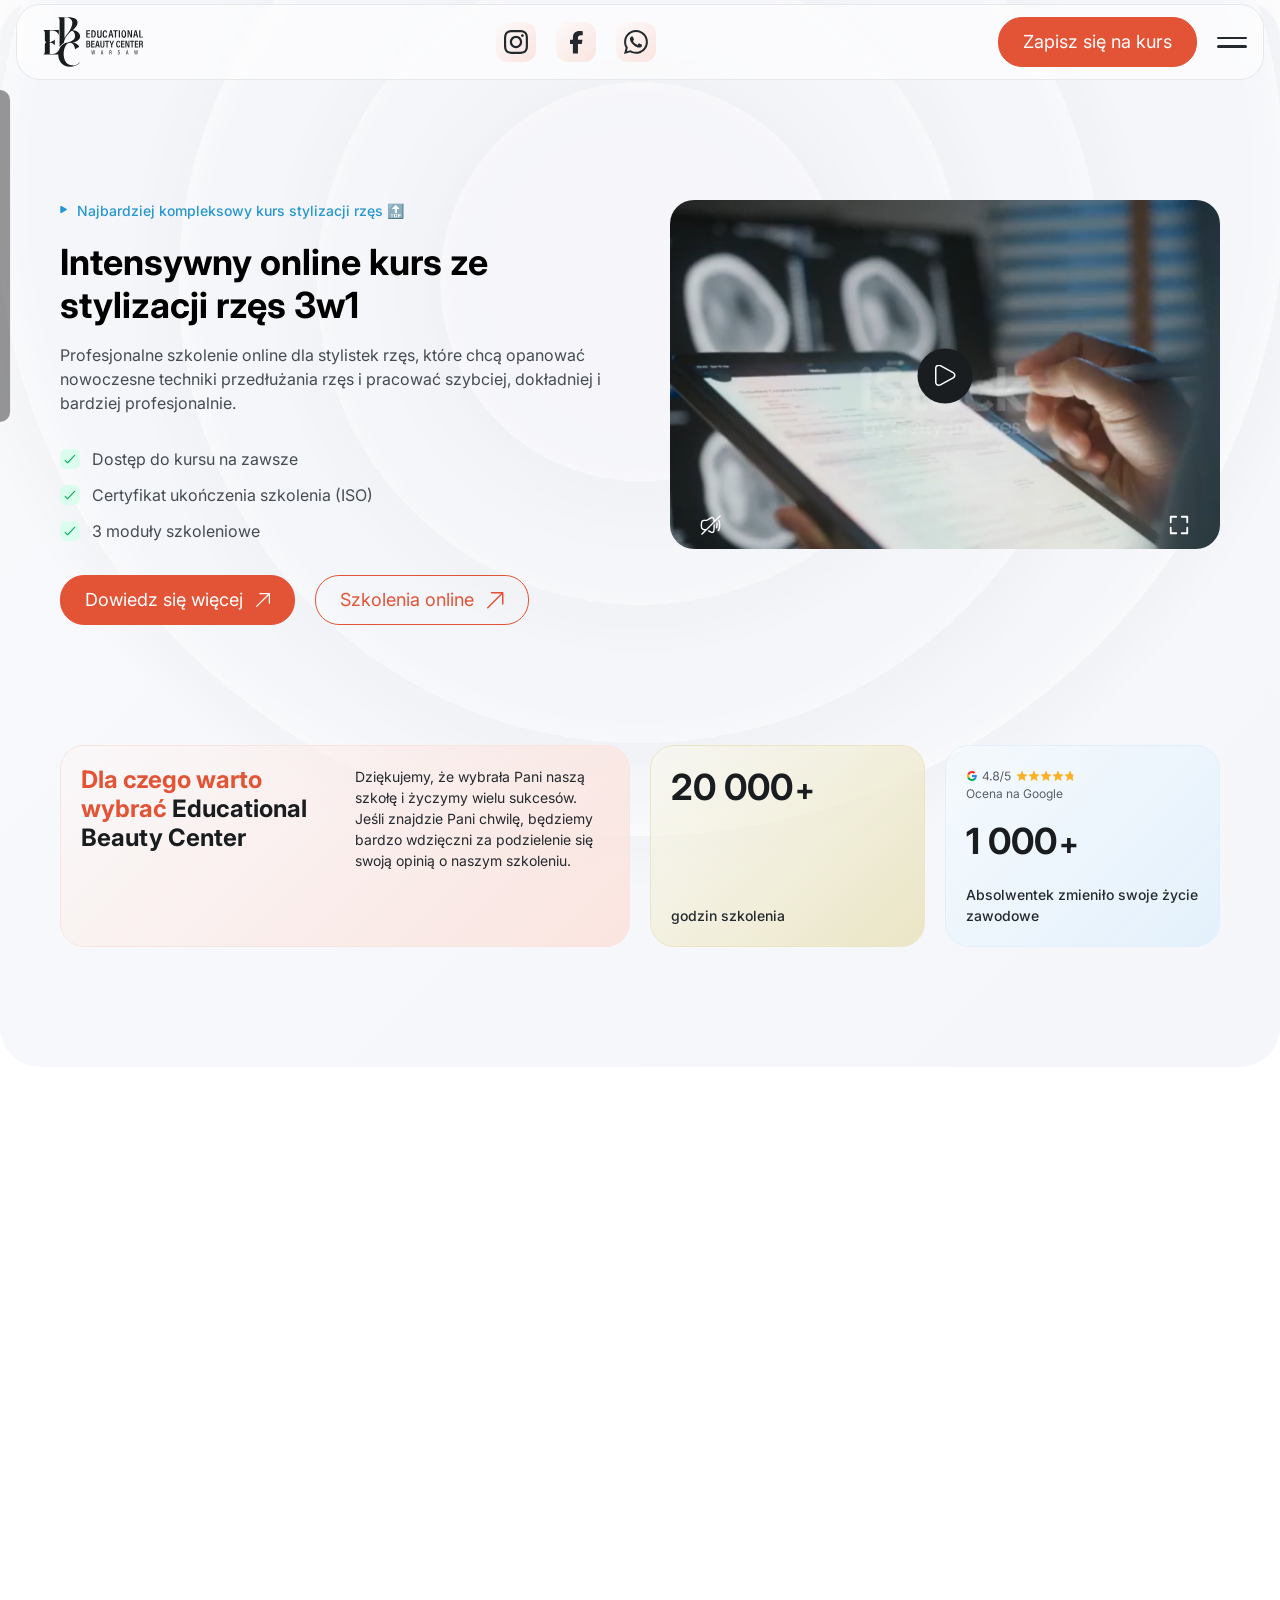
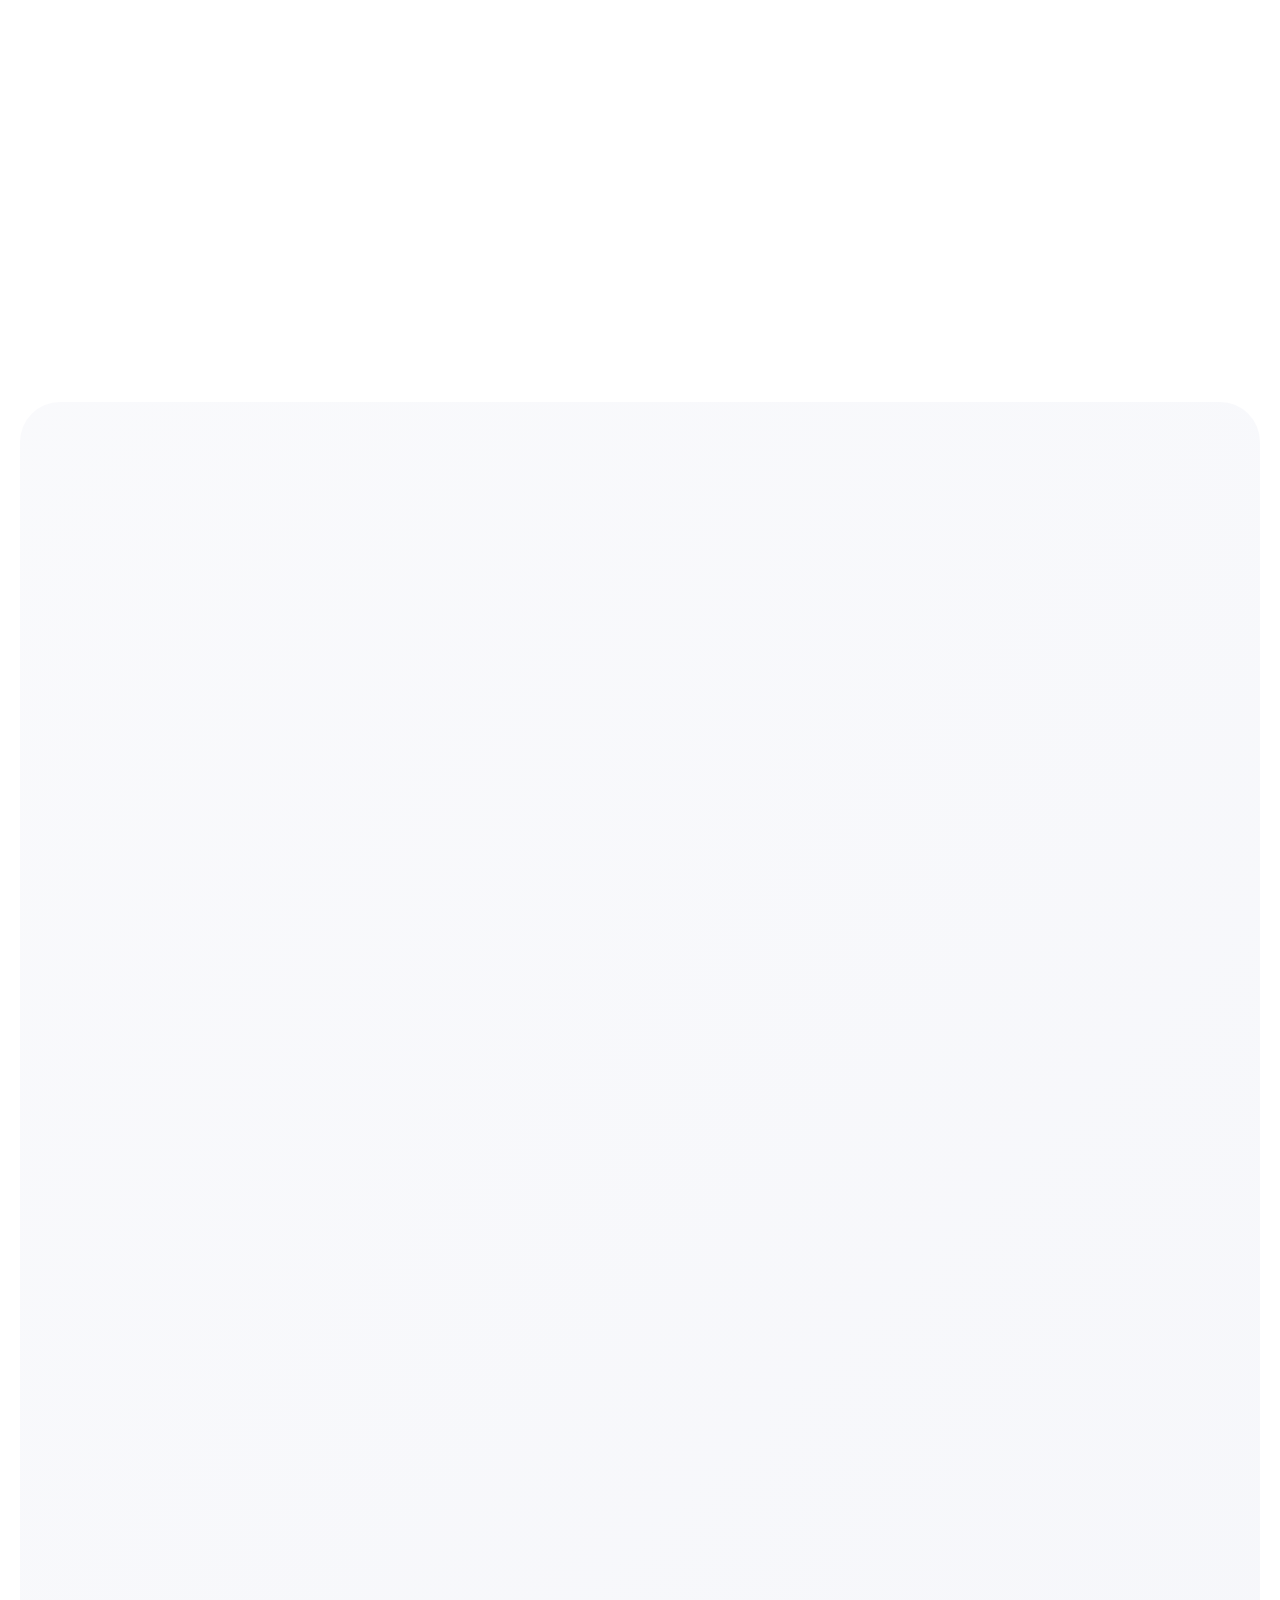
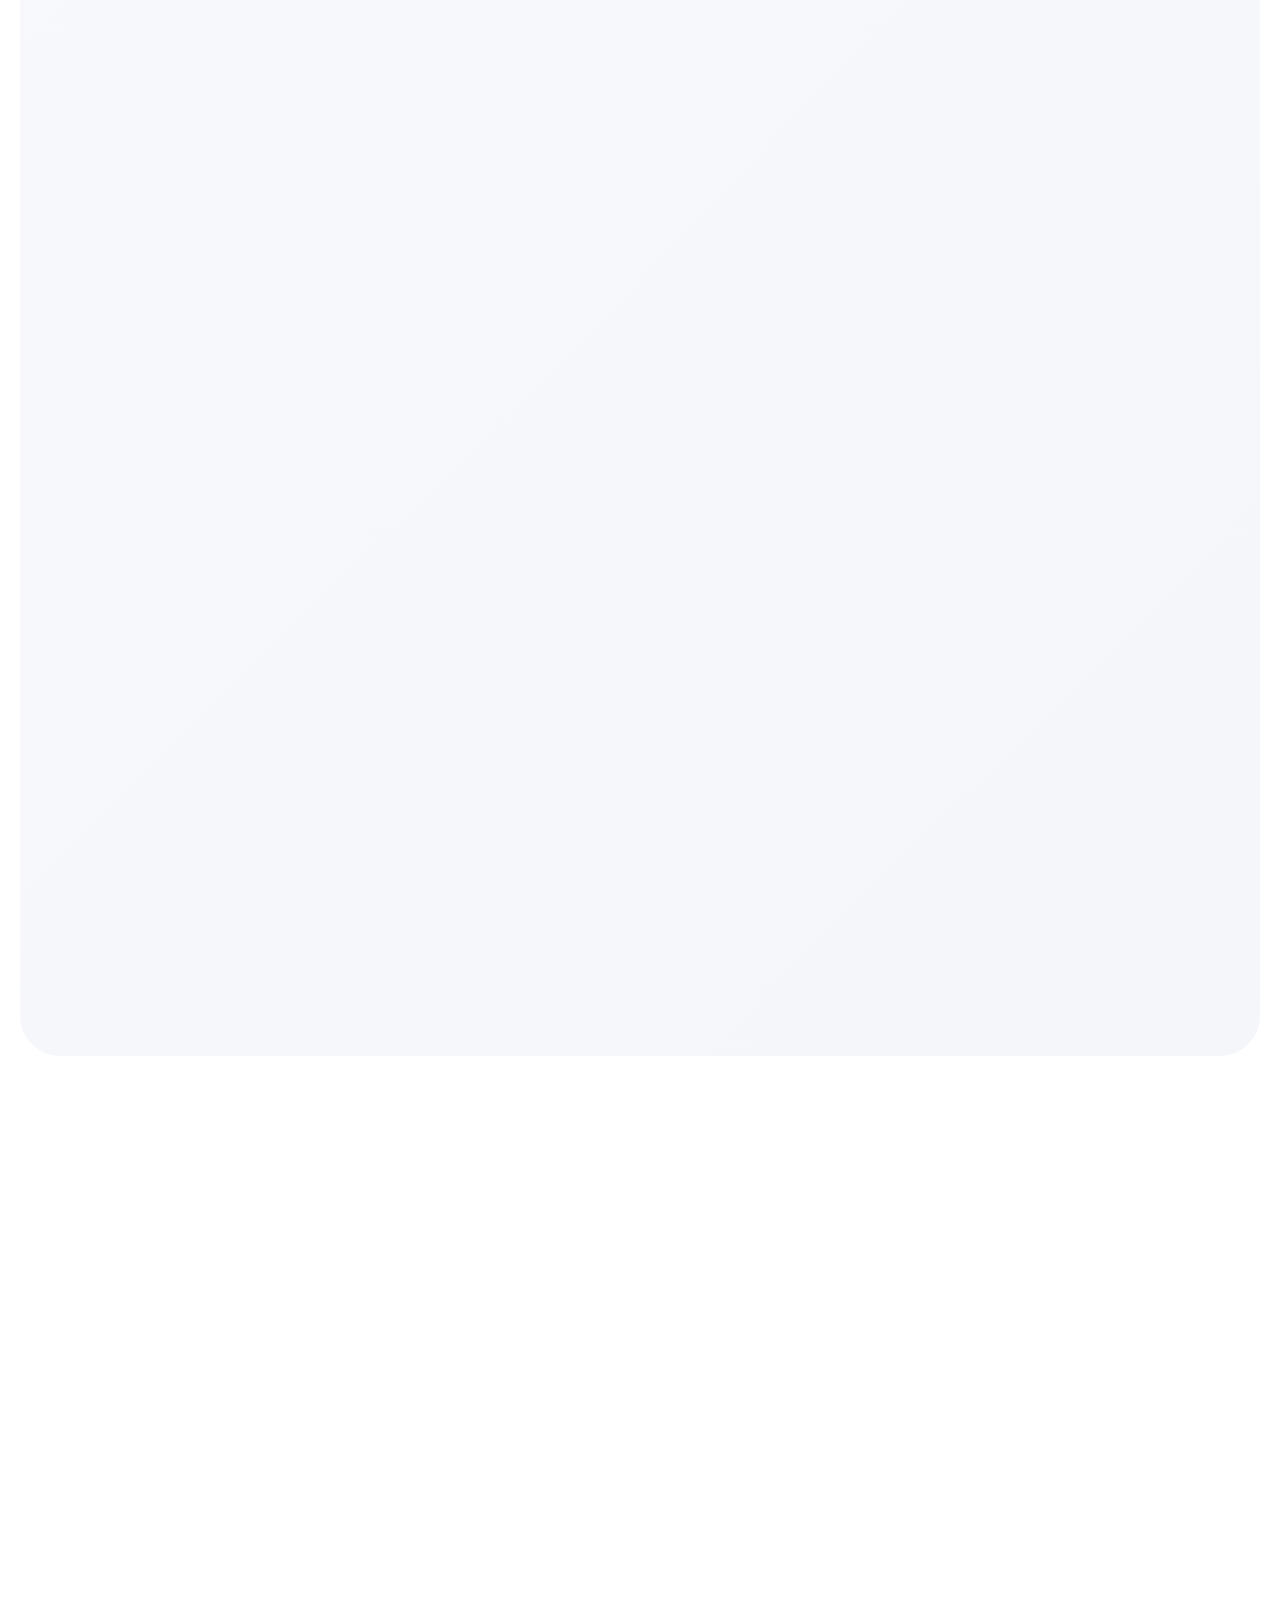
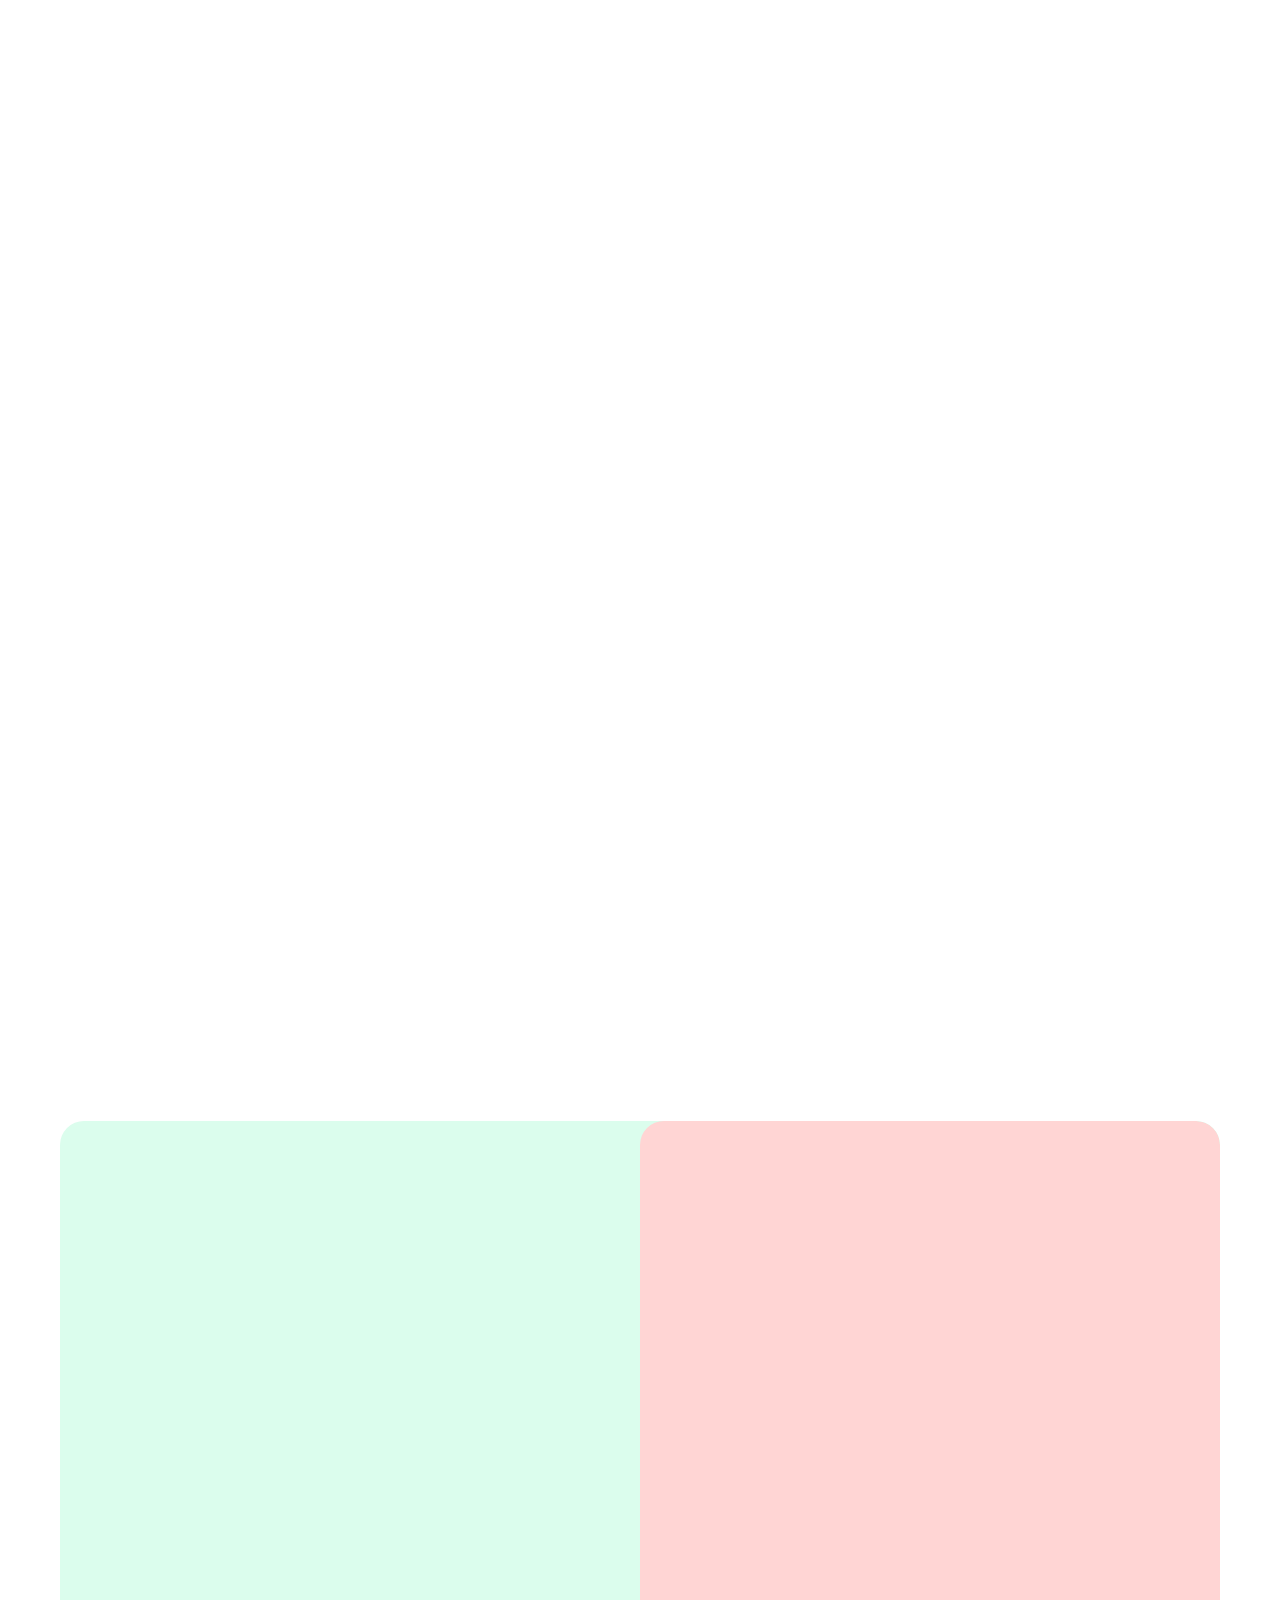
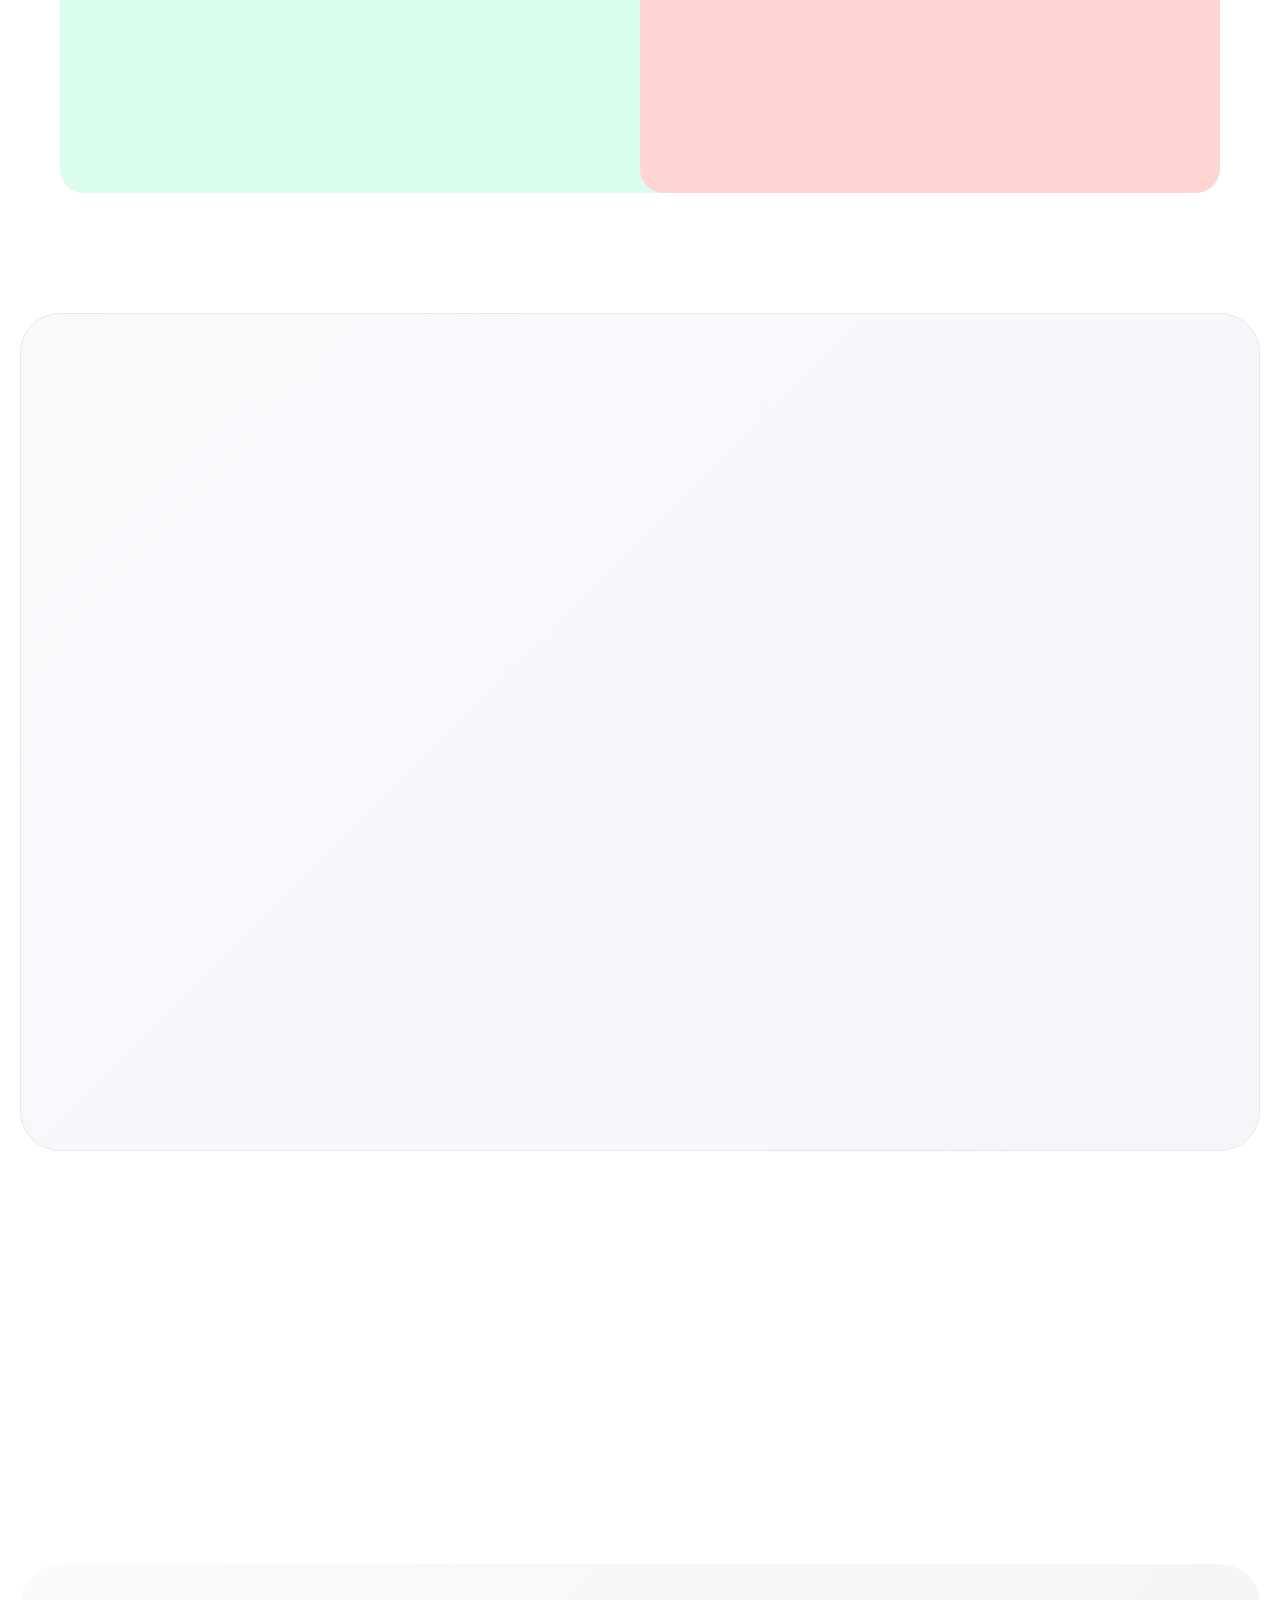
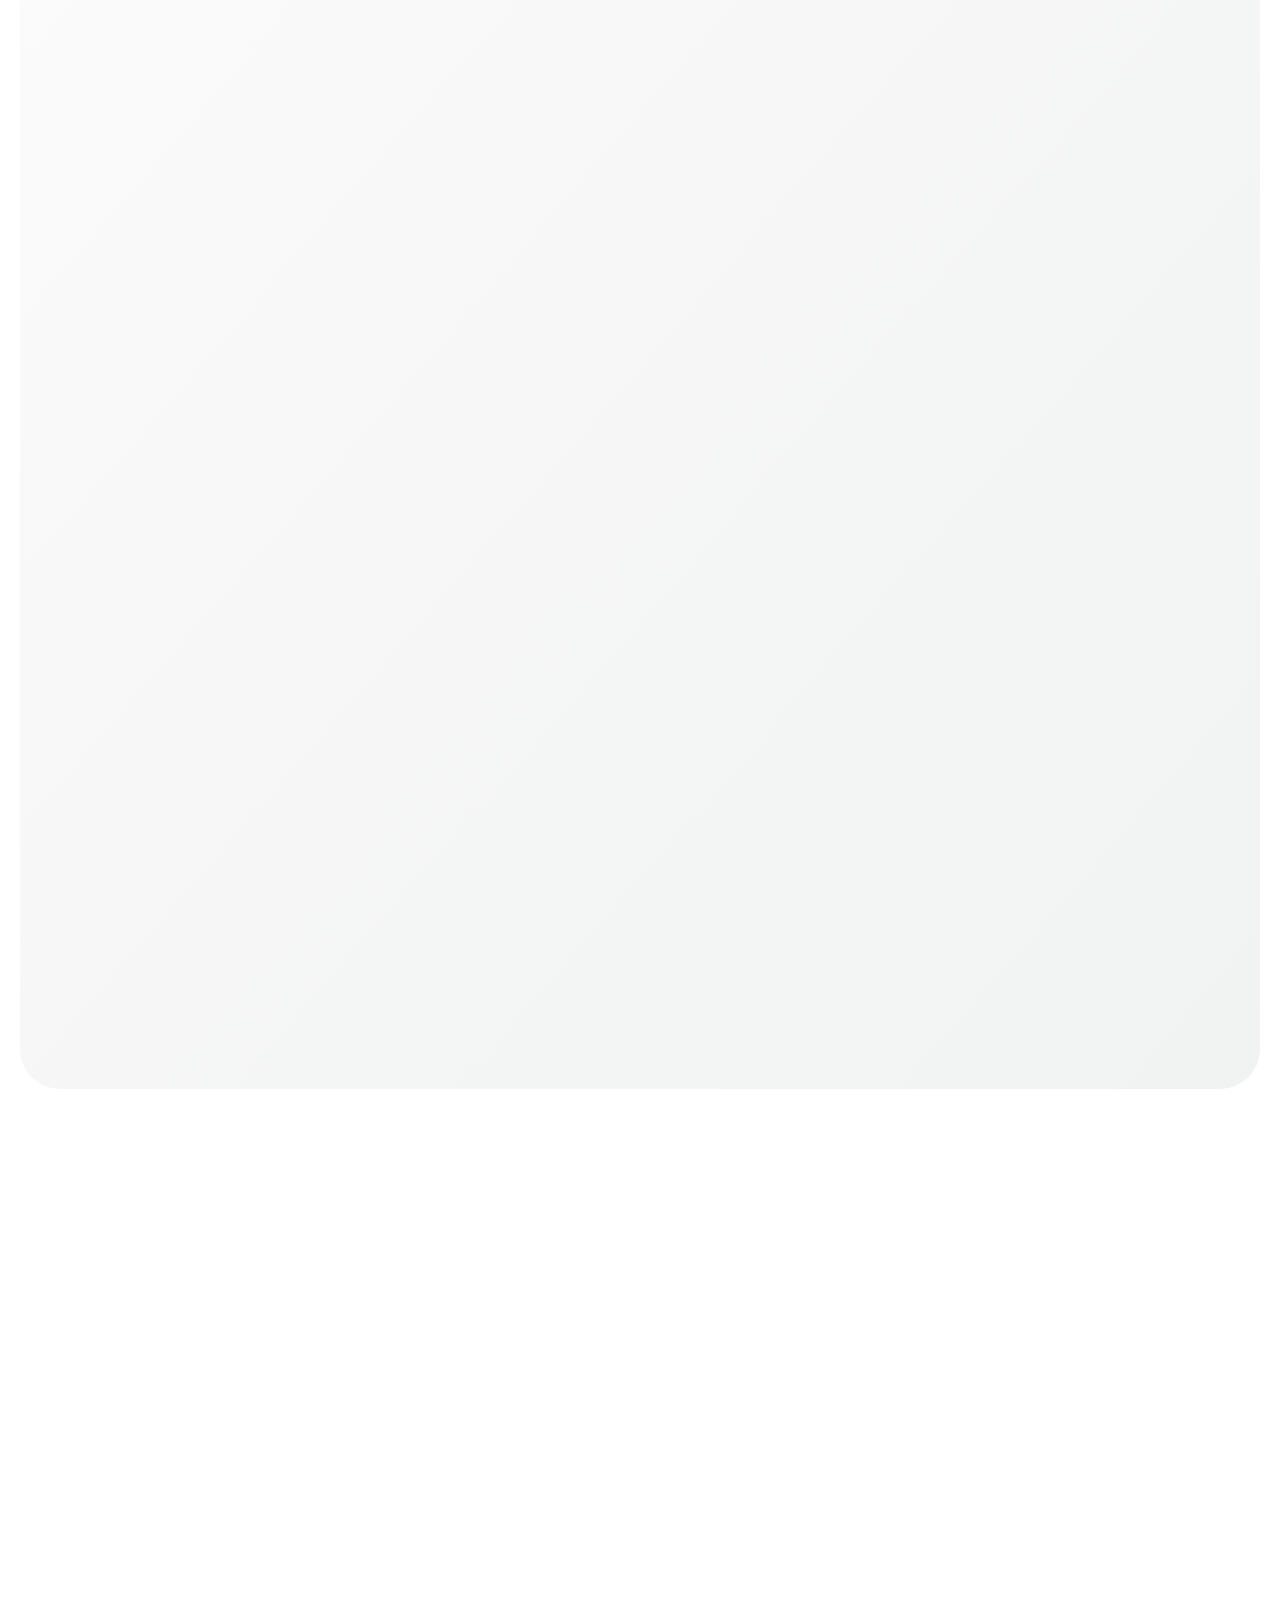
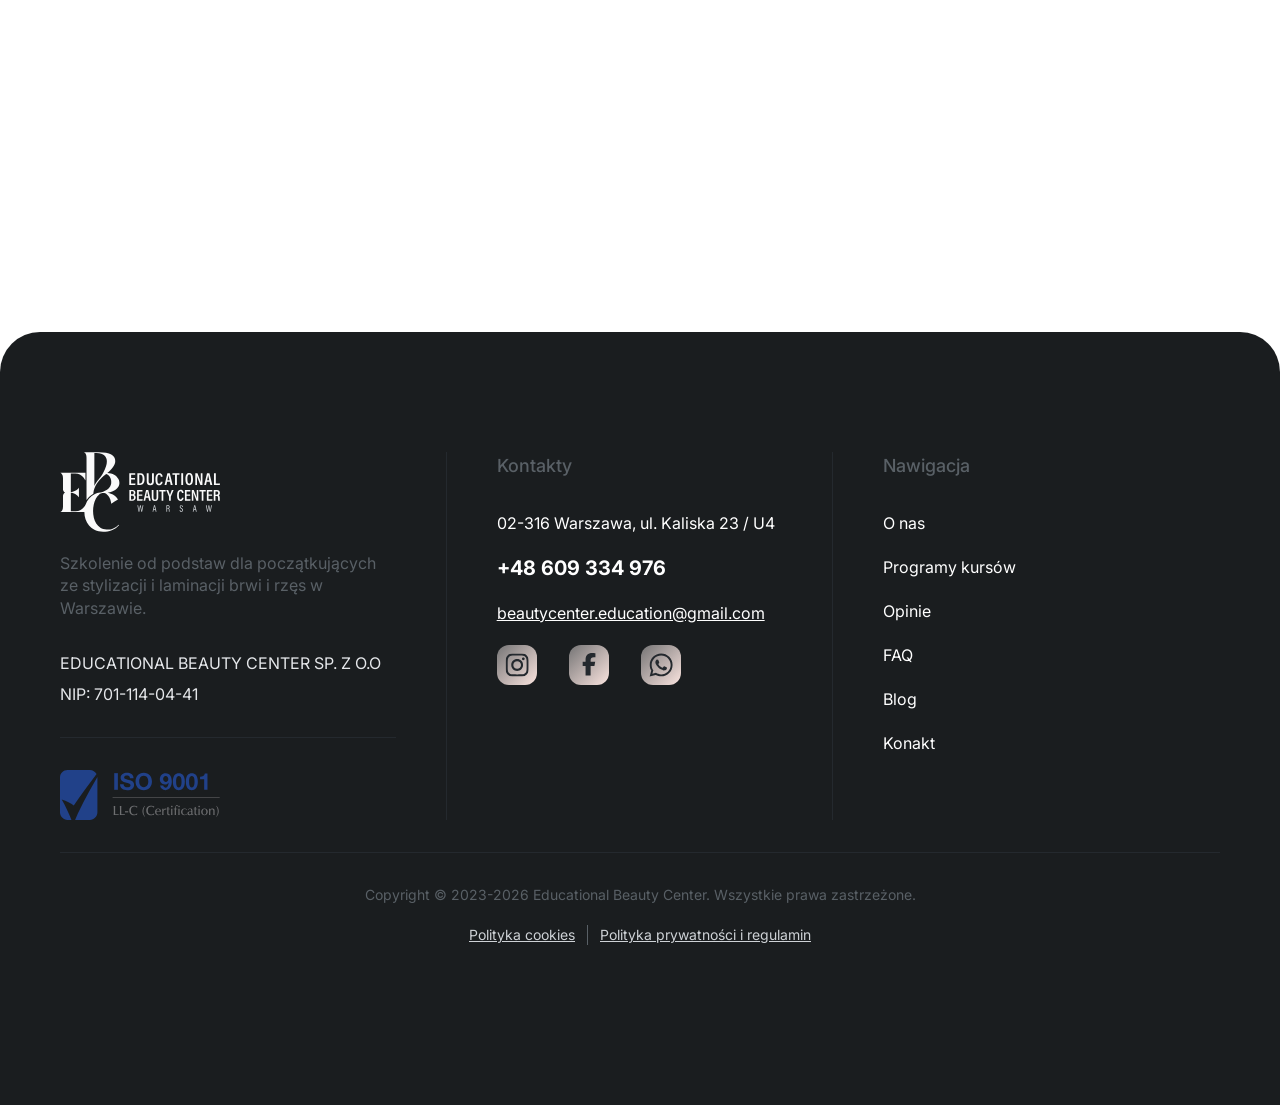
==== commit f367ebda: "Add files via upload" ====
--- a/index.html
+++ b/index.html
@@ -329,7 +329,7 @@
 											</div>
 										</div>
 										<div data-fls-watcher="" data-fls-watcher-once="" data-fls-watcher-threshold="0.3" class="statistic-block__item item-statistic-block">
-											<div data-fls-digcounter="" class="item-statistic-block__num">20 000+</div>
+											<div data-fls-digcounter="" data-fls-digcounter-format=" " class="item-statistic-block__num">20000</div>
 											<div class="item-statistic-block__text">godzin szkolenia</div>
 										</div>
 										<div data-fls-watcher="" data-fls-watcher-once="" data-fls-watcher-threshold="0.3" class="statistic-block__item item-statistic-block">
@@ -339,7 +339,7 @@
 												</div>
 												<span>Ocena na Google</span>
 											</div>
-											<div data-fls-digcounter="" class="item-statistic-block__num">1 000+</div>
+											<div data-fls-digcounter="" data-fls-digcounter-format=" " class="item-statistic-block__num">1000</div>
 											<div class="item-statistic-block__text">Absolwentek zmieniło swoje życie zawodowe</div>
 										</div>
 									</div>
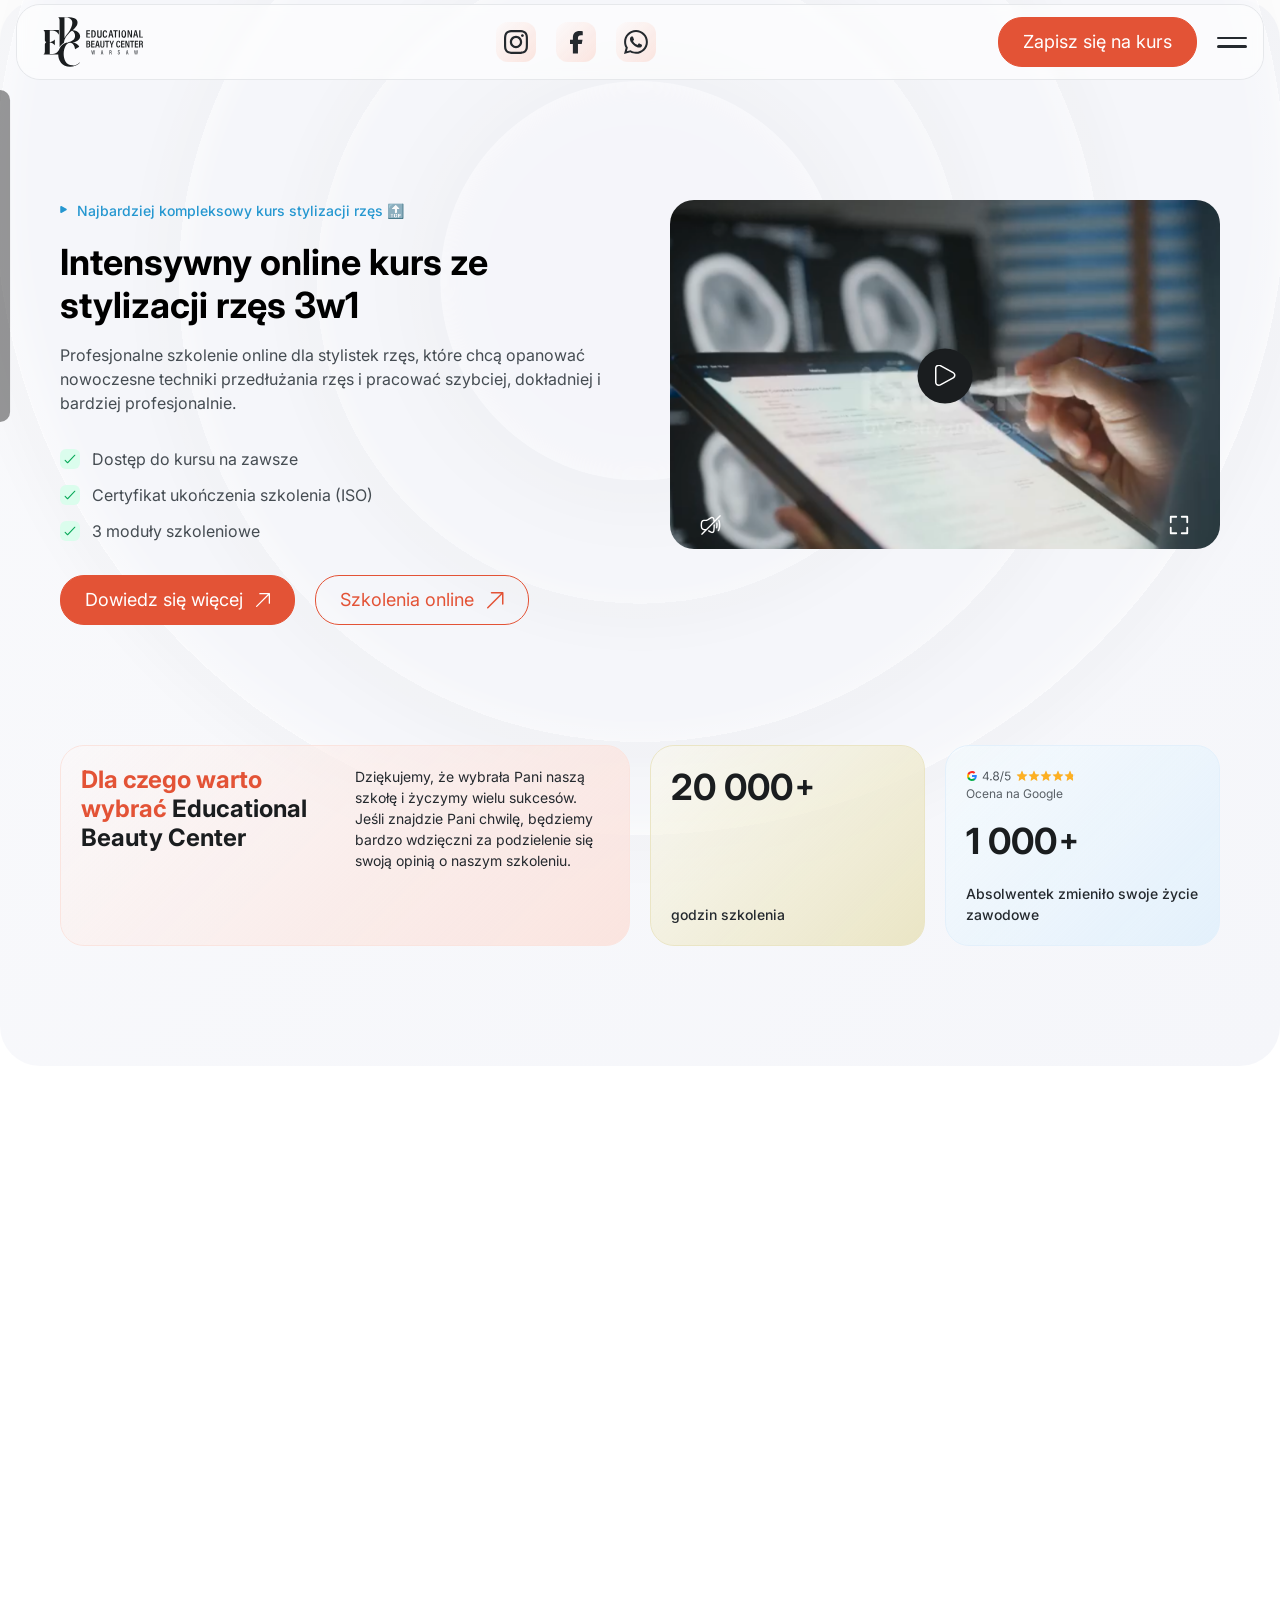
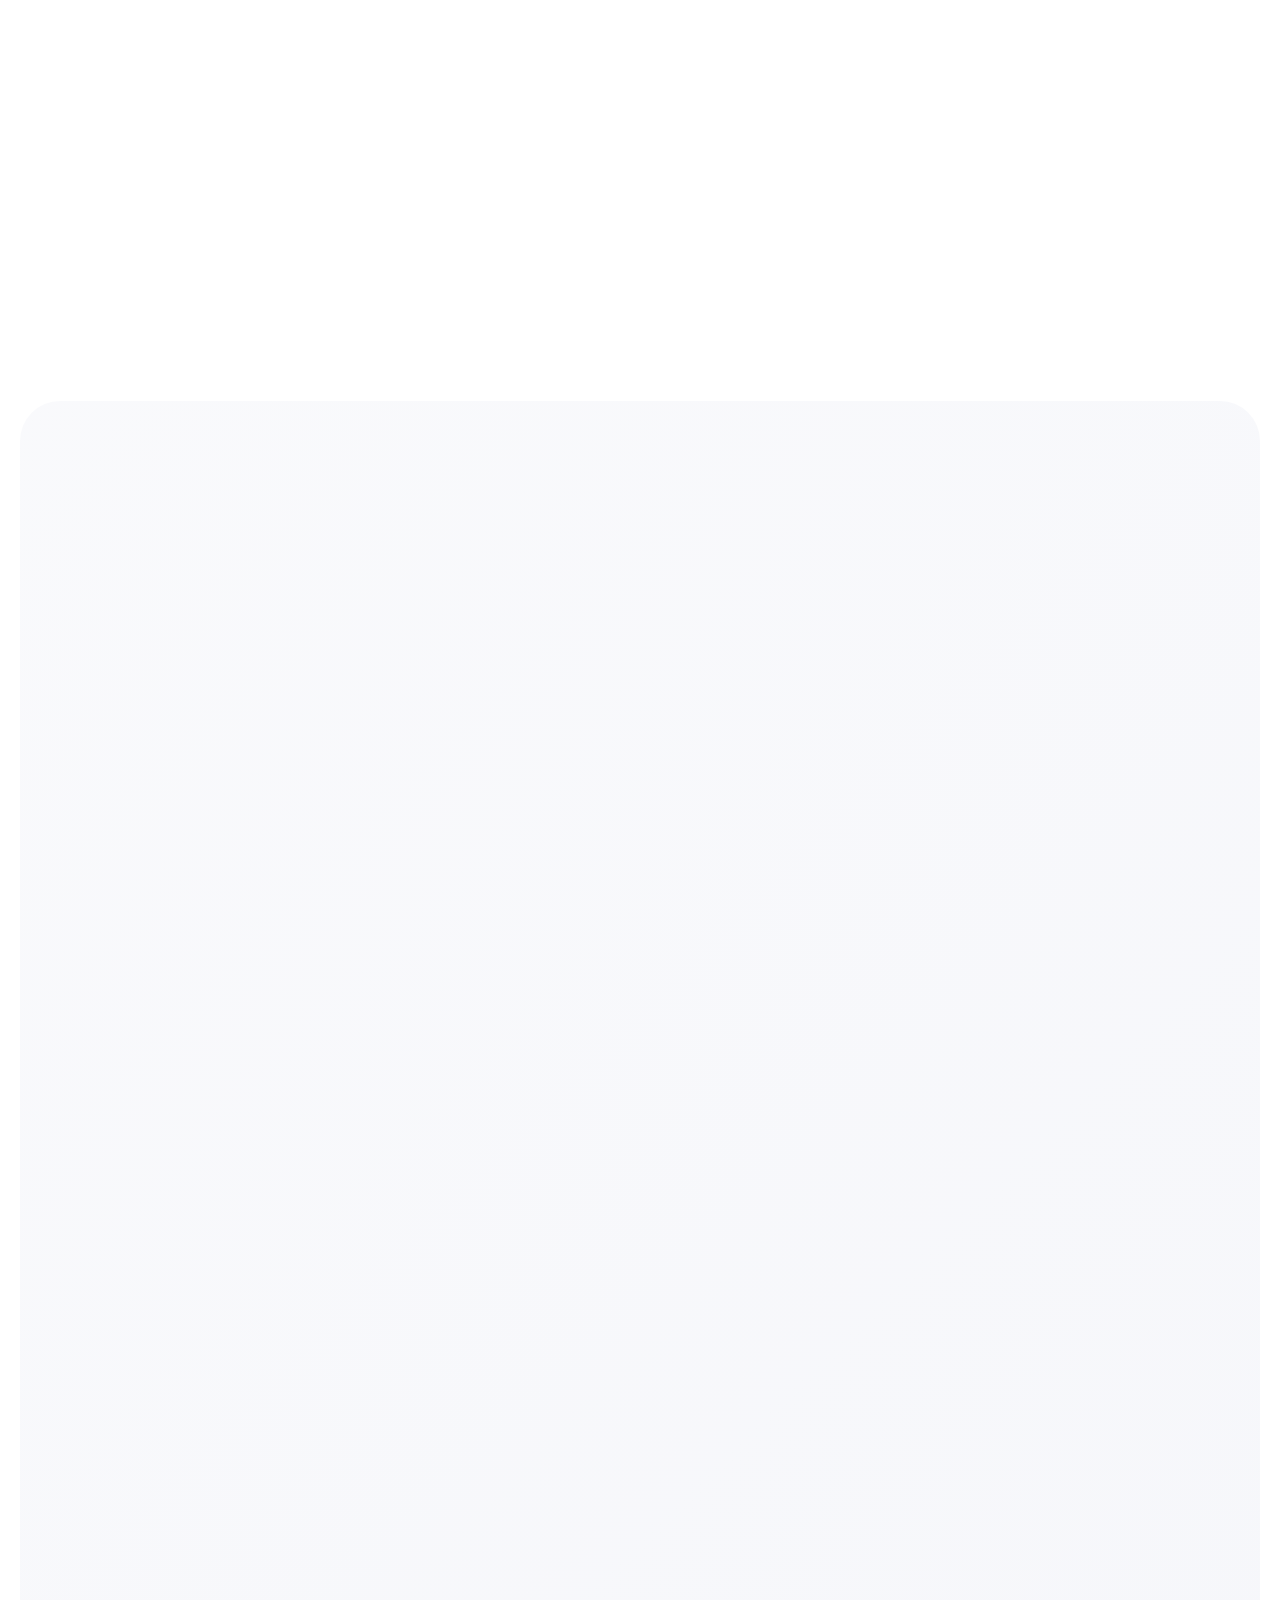
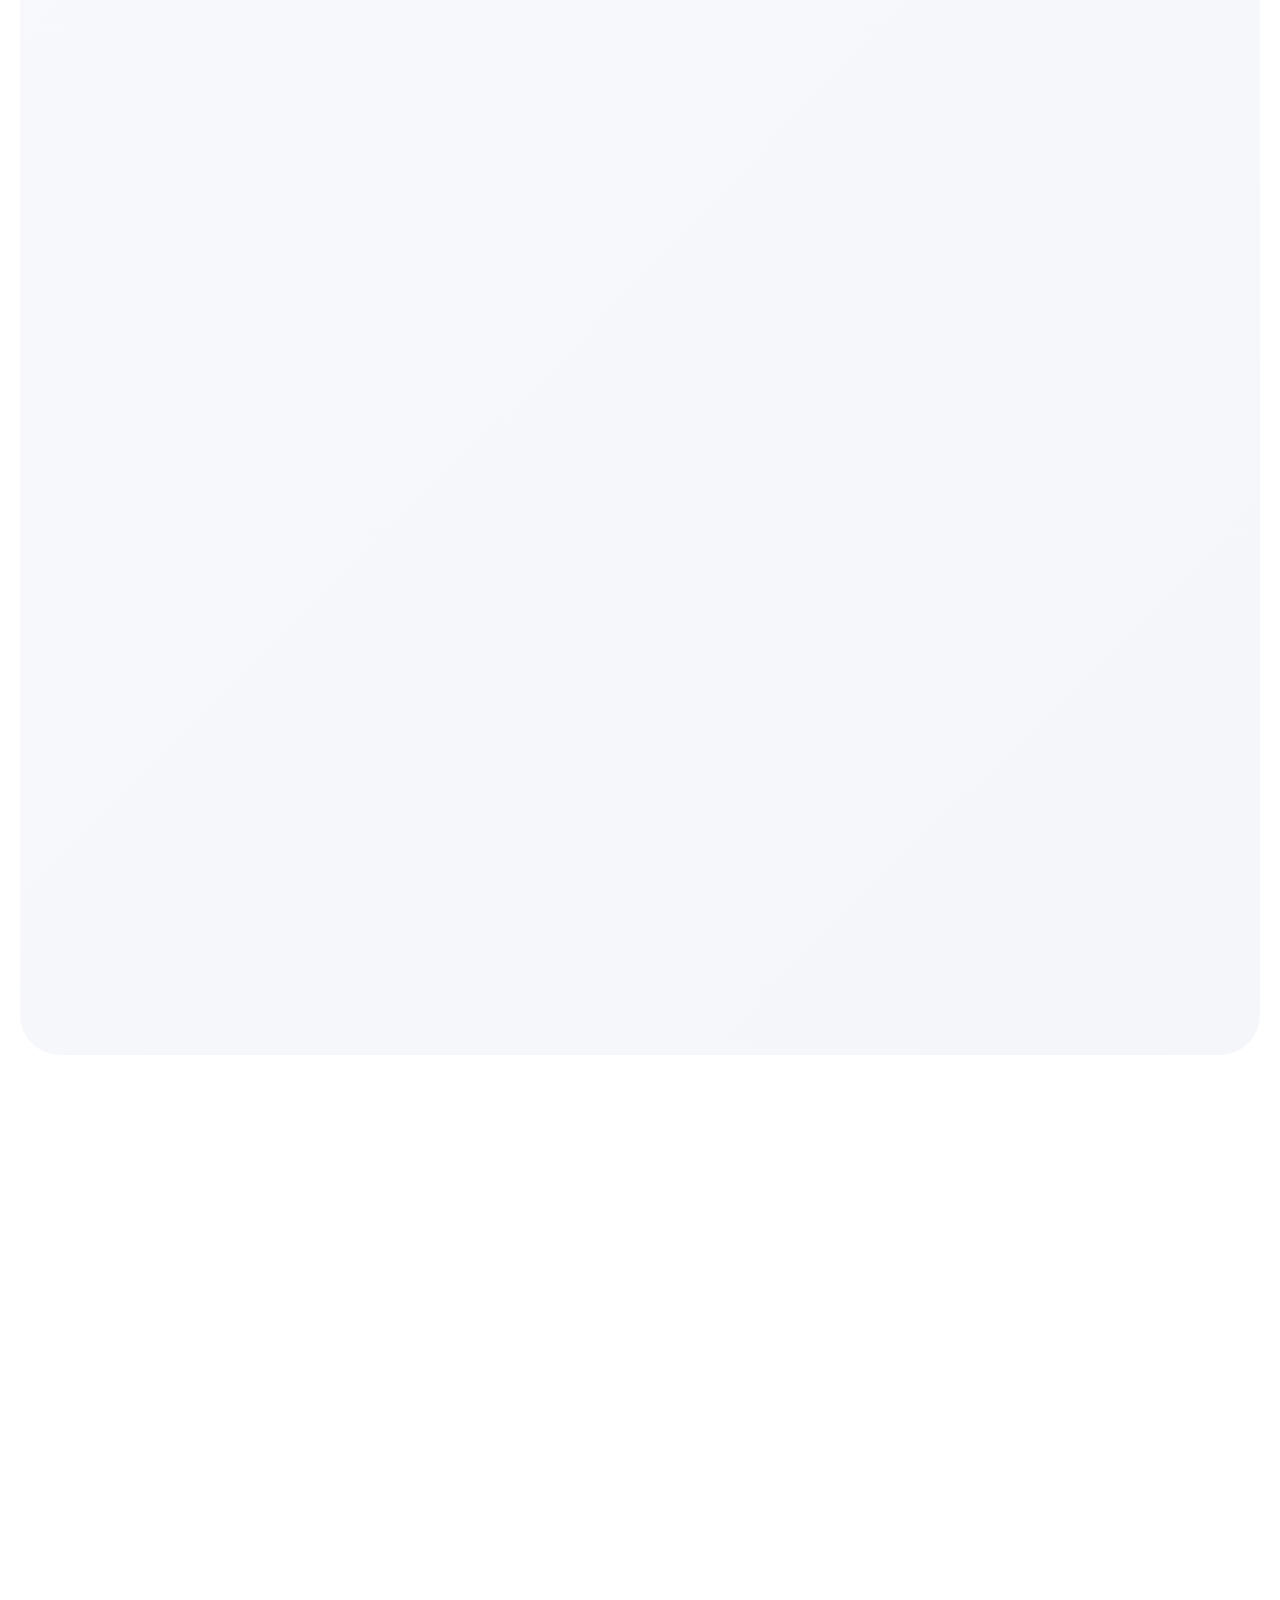
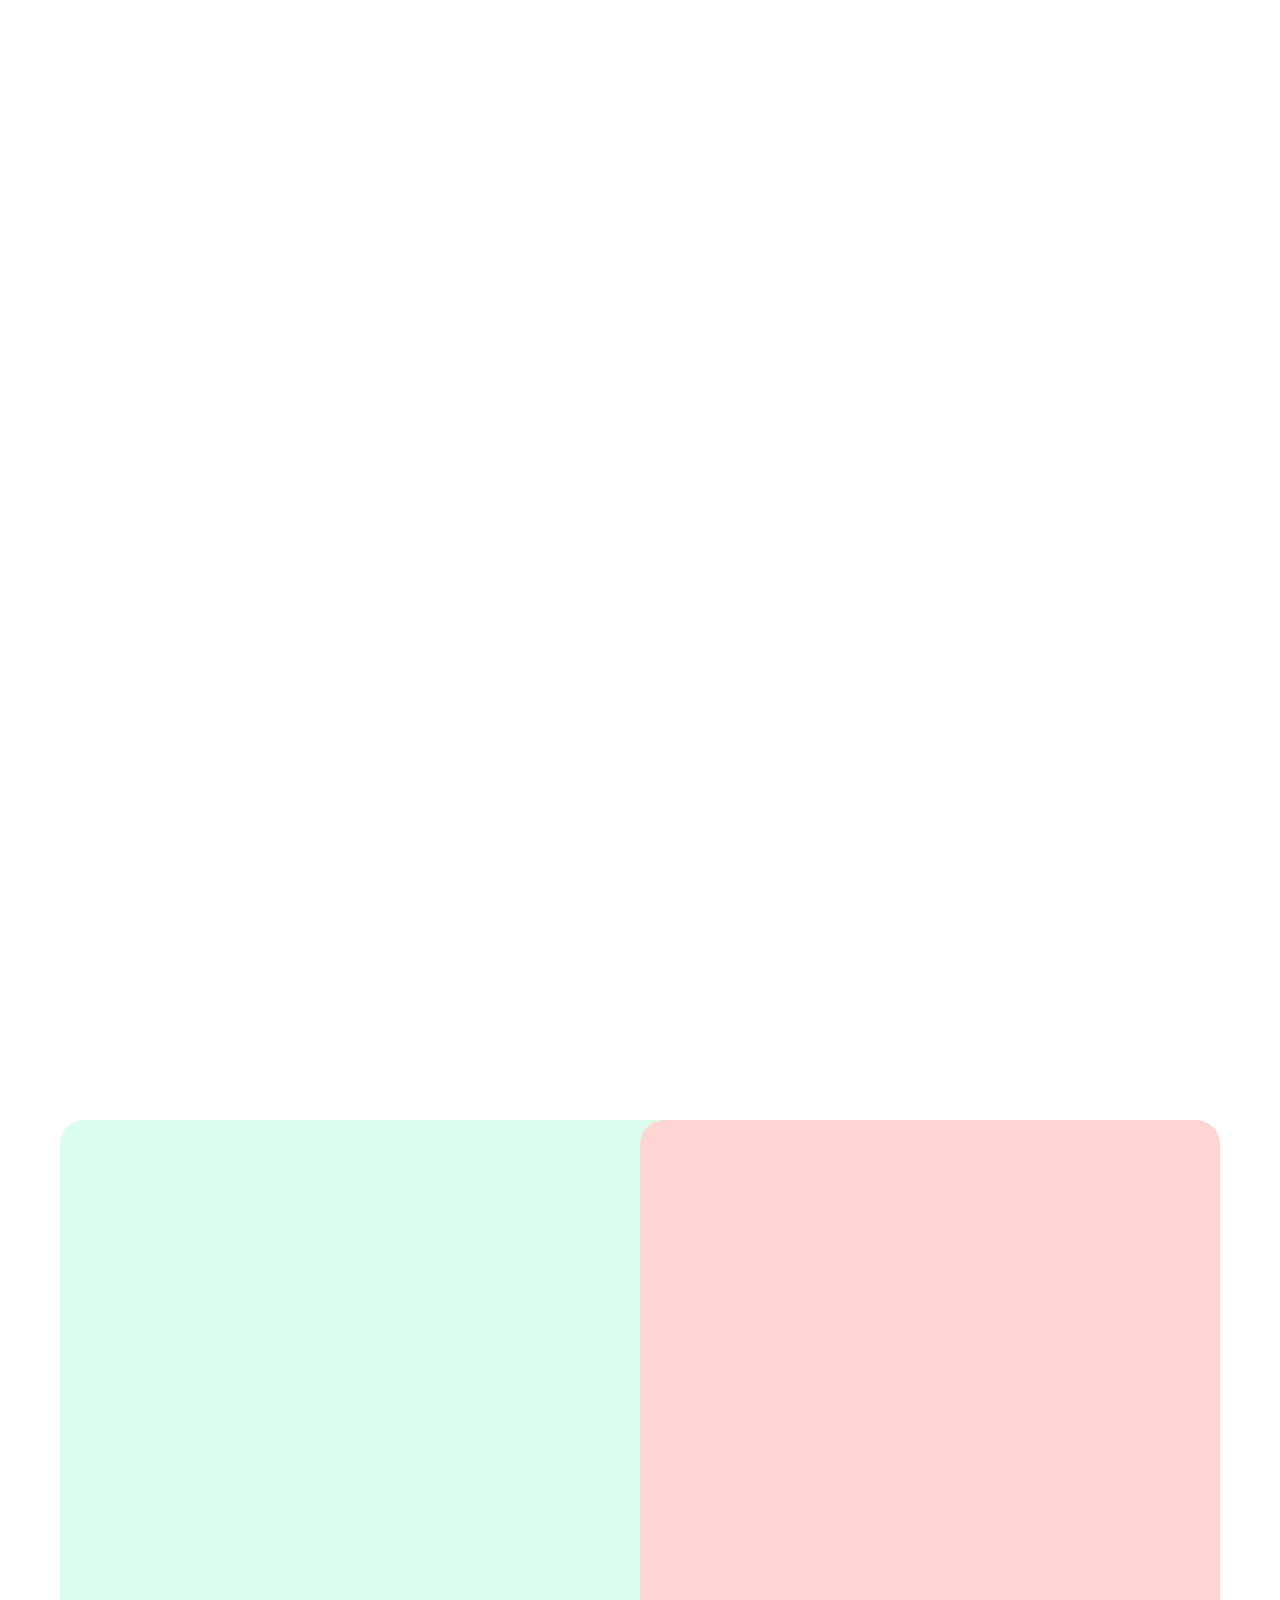
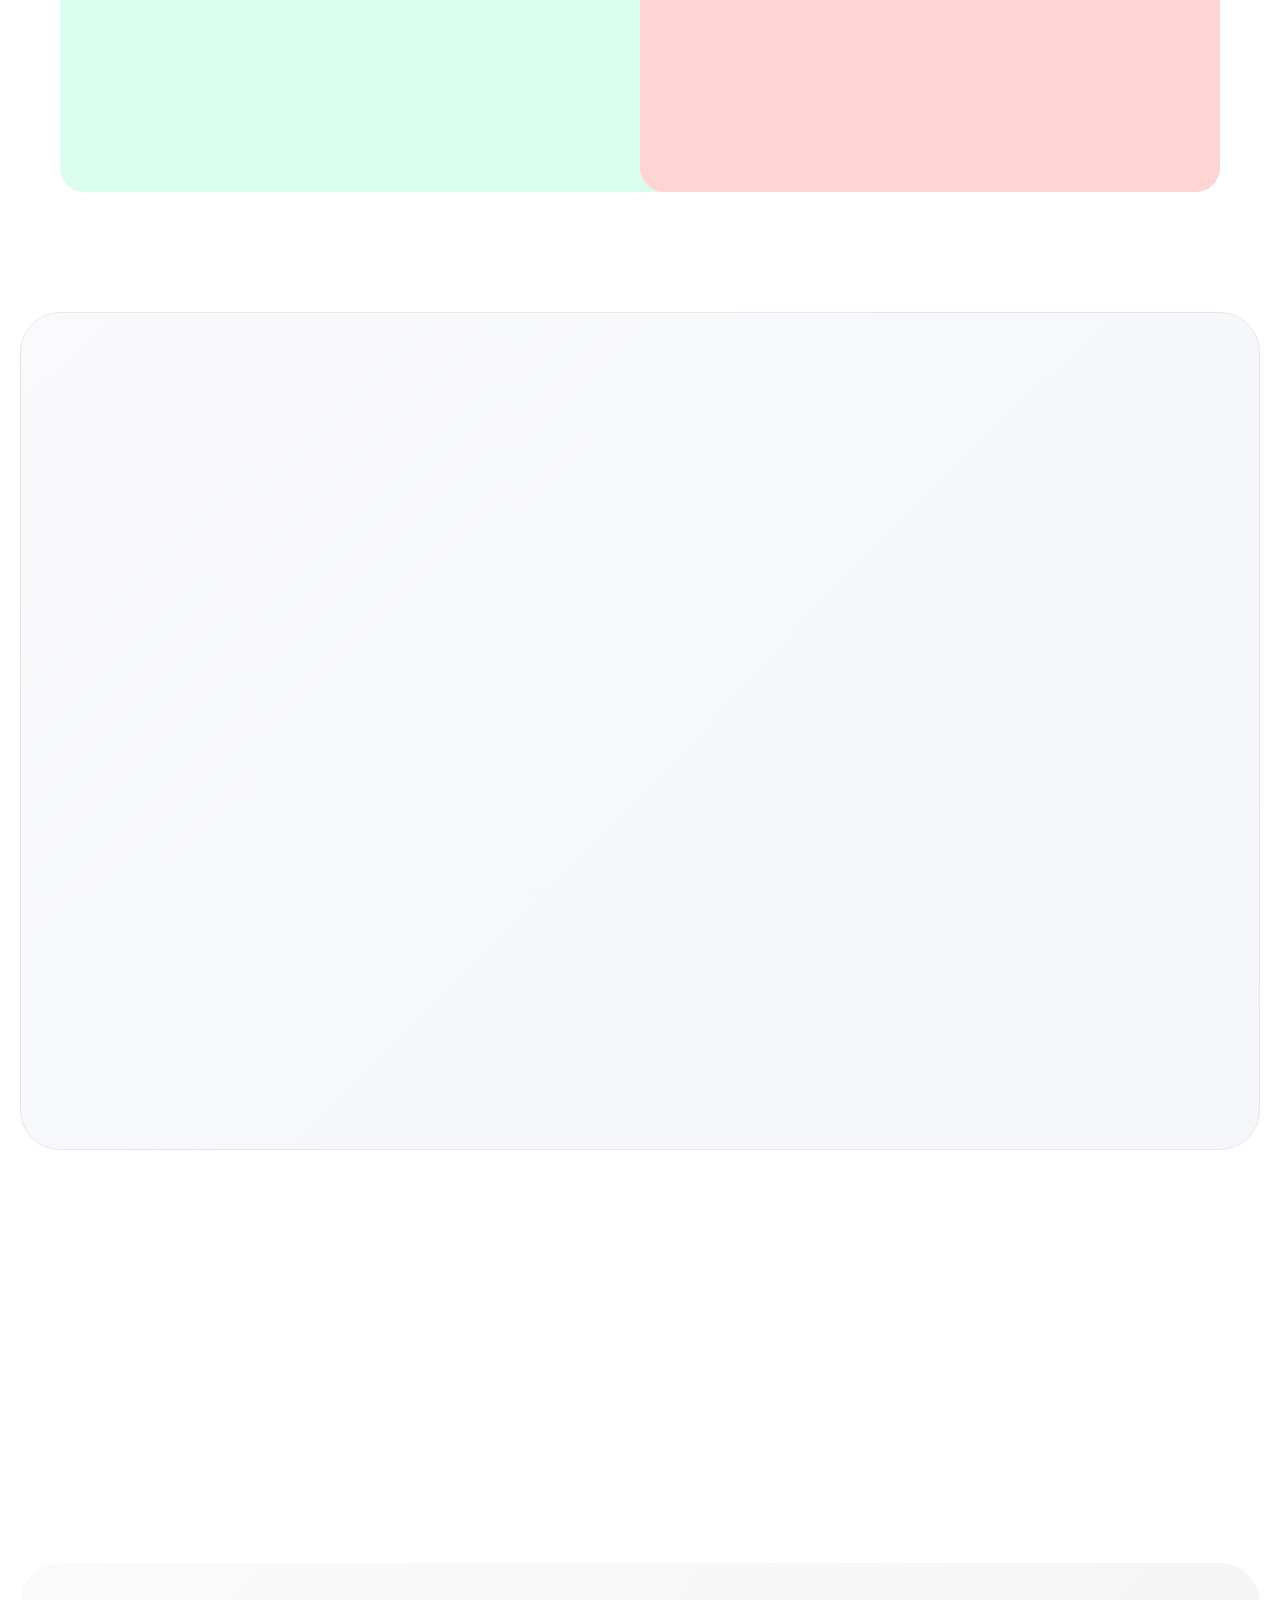
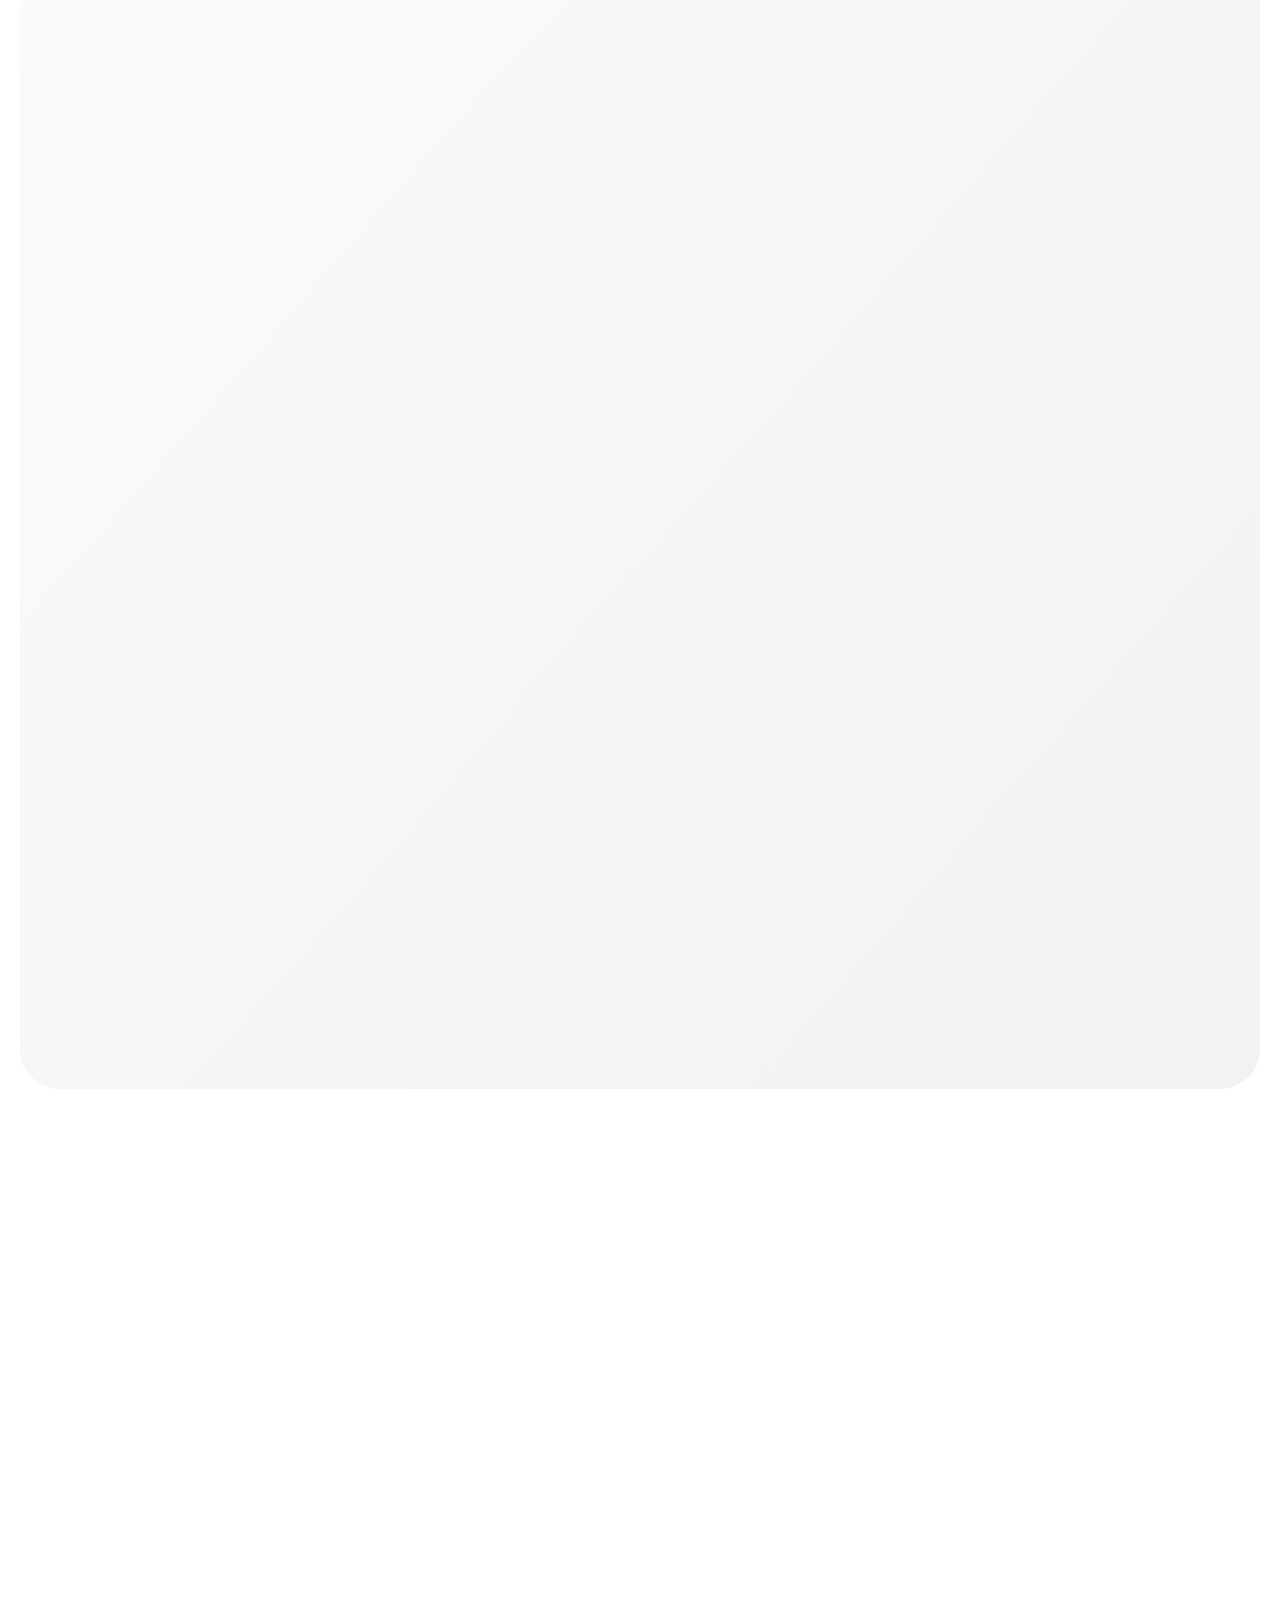
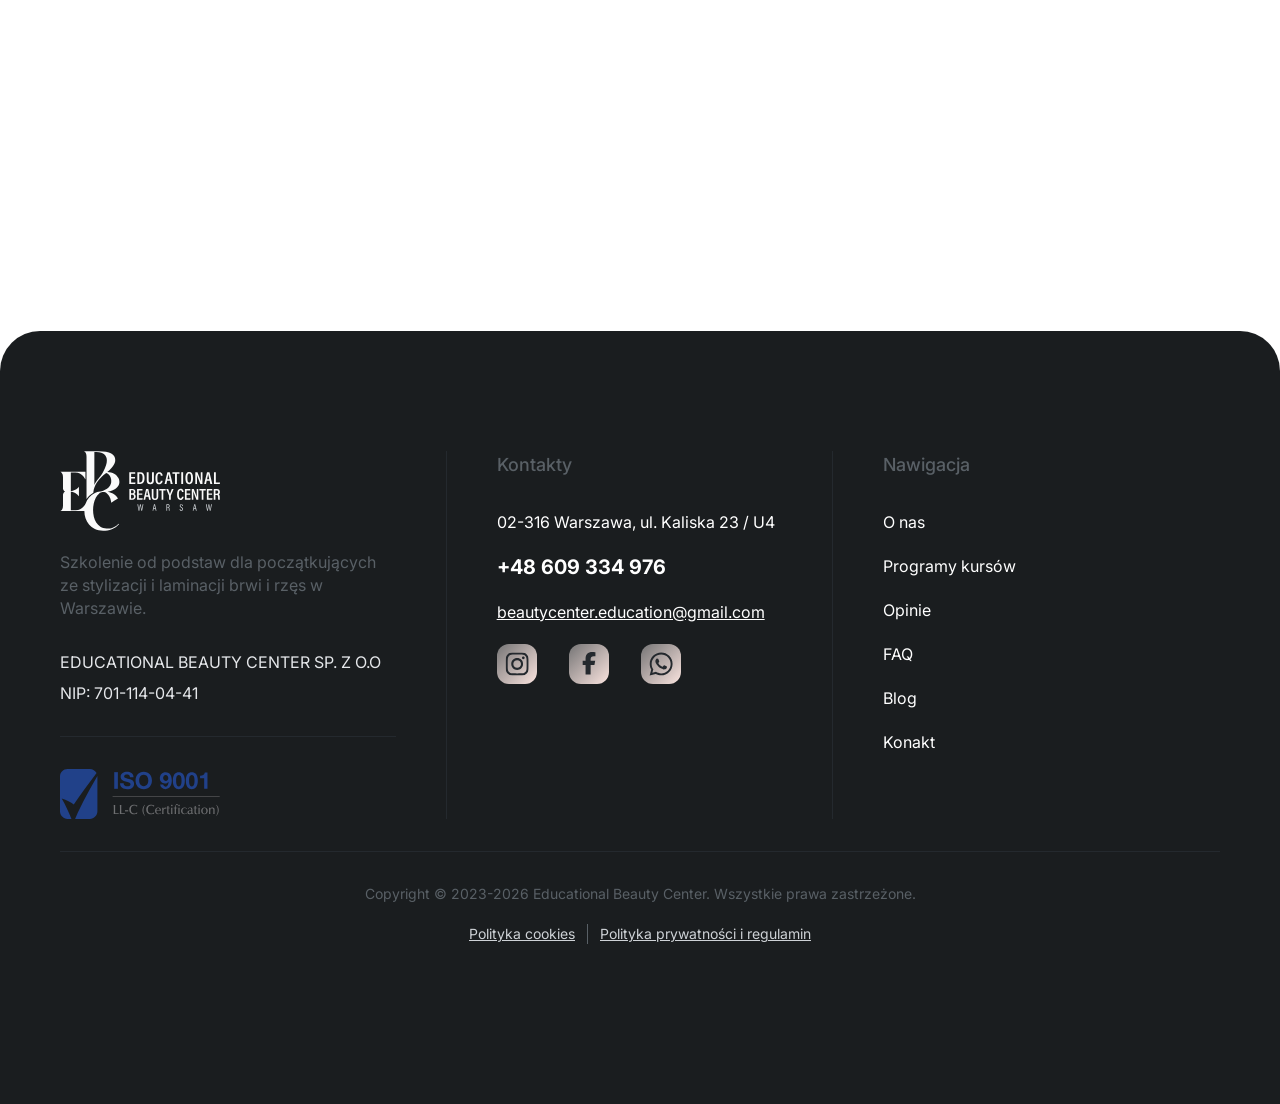
==== commit 7e87abe6: "Add files via upload" ====
--- a/index.html
+++ b/index.html
@@ -329,7 +329,7 @@
 											</div>
 										</div>
 										<div data-fls-watcher="" data-fls-watcher-once="" data-fls-watcher-threshold="0.3" class="statistic-block__item item-statistic-block">
-											<div data-fls-digcounter="" data-fls-digcounter-format=" " class="item-statistic-block__num">20000</div>
+											<div data-fls-digcounter="" data-fls-digcounter-speed="2500" data-fls-digcounter-format=" " class="item-statistic-block__num">20000</div>
 											<div class="item-statistic-block__text">godzin szkolenia</div>
 										</div>
 										<div data-fls-watcher="" data-fls-watcher-once="" data-fls-watcher-threshold="0.3" class="statistic-block__item item-statistic-block">
@@ -339,7 +339,7 @@
 												</div>
 												<span>Ocena na Google</span>
 											</div>
-											<div data-fls-digcounter="" data-fls-digcounter-format=" " class="item-statistic-block__num">1000</div>
+											<div data-fls-digcounter="" data-fls-digcounter-speed="2500" data-fls-digcounter-format=" " class="item-statistic-block__num">1000</div>
 											<div class="item-statistic-block__text">Absolwentek zmieniło swoje życie zawodowe</div>
 										</div>
 									</div>
--- a/css/common.min.css
+++ b/css/common.min.css
@@ -1 +1 @@
-@import url("https://fonts.googleapis.com/css2?family=Inter:wght@400;500;600;700&display=swap");*{border:0;margin:0;padding:0}*,:after,:before{box-sizing:border-box}:after,:before{display:inline-block}body,html{height:100%}body{line-height:1;scrollbar-gutter:stable;-ms-text-size-adjust:100%;-moz-text-size-adjust:100%;-webkit-text-size-adjust:100%;-webkit-font-smoothing:antialiased;-moz-osx-font-smoothing:grayscale}button,input,textarea{background-color:transparent;color:inherit;font-family:inherit;font-size:inherit;line-height:inherit}input,textarea{width:100%}label{display:inline-block}button,option,select{cursor:pointer}a{color:inherit;display:inline-block;text-decoration:none}ul li{list-style:none}img{height:auto;max-width:100%;vertical-align:middle}h1,h2,h3,h4,h5,h6{font-size:inherit;font-weight:inherit}address{font-style:normal}body{color:#000;font-family:Inter;font-size:1rem;min-width:22.5rem}[data-fls-scrolllock] body{overflow:hidden;overscroll-behavior:none;touch-action:none}.wrapper{display:flex;flex-direction:column;min-height:100%;overflow:clip}.wrapper>main{flex:1 1 auto}.wrapper>*{min-width:0}[class*=__container]{margin:0 auto;max-width:90rem;padding-left:3.75rem;padding-right:3.75rem}.menu__body{column-gap:3.125rem;width:100%}.menu__body,.menu__list{align-items:center;display:flex}.menu__list{flex-wrap:wrap;row-gap:.3125rem}.menu__item-row{align-items:center;column-gap:.75rem;display:flex}.menu__item{flex:0 0 auto;position:relative}.menu__item .menu__external{left:-5.3125rem;opacity:0;position:absolute;top:.96875rem;transform:translateY(.625rem);transition:transform .5s,visibility .5s,opacity .5s;visibility:hidden}.menu__item .sub-menu{padding-top:2rem}.menu__link{align-items:center;color:#596066;display:inline-flex;font-size:.875rem;line-height:1.5;text-align:center;transition:color .3s}.menu__toggle{cursor:pointer}.menu__toggle svg{flex:0 0 0.4375rem;height:.875rem;transform:rotate(90deg);transition:transform .3s;width:.4375rem}.menu__toggle svg path{stroke:#596066}.menu__contacts{display:none}.menu__phone{align-items:center;color:#e35336;column-gap:.5rem;display:inline-flex;font-weight:500;line-height:1.5;text-decoration:underline}.menu__phone img{flex:0 0 1.25rem;width:1.25rem}.menu__mail{align-items:center;color:#e35336;column-gap:.5rem;display:inline-flex;font-weight:500;line-height:1.5;text-decoration:underline}.menu__mail img{flex:0 0 1.25rem;width:1.25rem}.sub-menu__wrapper{background:#fff;border-radius:1rem;border-top:.0625rem solid #e5e7ea;box-shadow:0 .375rem 1rem 0 rgba(0,0,0,.08);display:flex;overflow:visible;padding:1rem}.sub-menu__list{width:18.4375rem}.sub-menu__item{position:relative}.sub-menu__item--bt{padding-top:1rem}.sub-menu__item--bt:before{background-color:#e5e7ea;content:"";height:.0625rem;left:0;position:absolute;top:.5rem;width:100%}.sub-menu__link{align-items:center;border-radius:1rem;color:#24292e;display:flex;justify-content:space-between;line-height:1.5;padding:.75rem .875rem;text-decoration:none;transition:color .3s,background-color .3s}.sub-menu__link span{align-items:center;column-gap:.5rem;display:inline-flex}.sub-menu__link span:before{background:url(../assets/img/icons/icon-play-box.svg) 0 0 no-repeat;content:"";height:.875rem}.sub-menu__link img,.sub-menu__link span:before{flex:0 0 1.25rem;width:1.25rem}.sub-menu__content{background:#fff;border-radius:1rem;border-radius:1.25rem;border-top:.0625rem solid #e5e7ea;box-shadow:0 .375rem 1rem 0 rgba(0,0,0,.08);left:105.8%;opacity:0;padding:1rem;position:absolute;top:-1.0625rem;transform:translateX(.625rem);transition:.3s;visibility:hidden;width:23.125rem}.sub-menu__content--pos{top:0}.sub-menu__content>ul>li>a{border-radius:1rem;color:#24292e;line-height:1.5;padding:.75rem .875rem;transition:color .3s,background-color .3s;width:100%}.sub-menu__item:hover>.sub-menu__content{opacity:1;transform:translateX(0);visibility:visible}.social-header{align-items:center;column-gap:1.25rem;display:flex;position:relative;z-index:5}.social-header__item{display:inline-flex;flex:0 0 2.5rem}.social-header__item,.social-header__link{align-items:center;height:2.5rem;justify-content:center;width:2.5rem}.social-header__link{background:linear-gradient(135deg,hsla(15,80%,98%,.4),#fae4df);border-radius:.75rem;display:flex}.social-header__link svg{flex:0 0 1.5rem;height:1.5rem;object-fit:contain;width:1.5rem}.social-header__link svg path{fill:#24292e;transition:fill .3s}.header__line .select{min-width:0;position:relative}.header__line .select__body{padding:0;position:relative}.header__line .select__title{color:inherit;cursor:pointer;text-align:left;width:100%}.header__line .select__value{align-items:center;color:#596066;column-gap:.40625rem;display:flex;font-size:.875rem;line-height:1.5;min-width:0;transition:color .3s;width:2.75rem}.header__line .select__value:after{background:url(../assets/img/icons/globe.svg) 0 0 no-repeat;background-size:contain;content:"";flex:0 0 1rem;height:1rem;position:static;transform:translateY(.0625rem);width:1rem}.header__line .select__value.--select-pseudo-label:before{content:attr(data-pseudo-label);opacity:.5}.header__line .select__content{flex:0 0 auto;overflow:hidden;padding:0;text-overflow:ellipsis;white-space:nowrap}.header__line .select__text{flex:1 1 auto;overflow:hidden;text-overflow:ellipsis;white-space:nowrap}.header__line .select__input{background-color:transparent;height:100%;padding:0 .625rem;width:100%}.--select-active .header__line .select__input::placeholder{color:#000}.--select-focus .header__line .select__input::placeholder{opacity:.5}.header__line .select__options{background-color:#fff;border:.0625rem solid #e5e7ea;border-radius:1rem;box-shadow:0 .375rem 1rem 0 rgba(0,0,0,.08);left:-1.125rem;min-width:100%;padding:1rem;position:absolute;top:0;transform:translateY(2.9375rem)}.header__line .select__scroll{max-height:12.5rem;overflow-x:hidden;overflow-y:auto}.header__line .select__option{border-radius:.75rem;color:#596066;cursor:pointer;line-height:1.5;padding:.75rem .875rem;text-align:left;transition:background-color .3s,color .3s;width:100%}.header__line .select__option.--select-selected{background-color:#eee}.header__line .select__row{align-items:center;display:inline-flex}.header__line .select--show-top .select__options{border:.0625rem solid #d9d9d9;border-bottom:0;border-radius:.25rem .25rem 0 0;bottom:calc(100% - .0625rem);padding:.3125rem 0 .625rem;top:auto}.icon-menu{display:none}.header{background-color:transparent;left:0;padding-left:1rem;padding-right:1rem;position:fixed;right:0;top:.25rem;transition:transform .4s ease-in-out;z-index:50}.header.--hidden{transform:translateY(-100%)}.header__container{align-items:center;background-color:#fff;background-color:transparent;border:.0625rem solid #e6e8eb;border-radius:1.5rem;column-gap:1.875rem;display:flex;justify-content:space-between;max-width:82.5rem;padding:.75rem 1rem;position:relative;z-index:50}.header__container:after{backdrop-filter:none;backdrop-filter:blur(.25rem);-webkit-backdrop-filter:blur(.25rem);background:hsla(0,0%,100%,.6);border-radius:1.5rem;content:"";height:100%;left:0;position:absolute;top:0;width:100%;z-index:2}.header__logo{flex:0 0 7.5rem;height:3.125rem;max-width:7.5rem;position:relative;z-index:3}.header__logo img{height:100%;width:100%}.header__menu{z-index:4}.header__actions{align-items:center;column-gap:1.25rem;display:flex;position:relative;z-index:51}.header__button{flex:0 0 auto}.footer{background-color:#1a1d1f;border-radius:2.5rem 2.5rem 0 0;padding-bottom:10rem;padding-top:7.5rem;position:relative;z-index:5}.footer__top{border-bottom:.0625rem solid #24292e;display:grid;grid-template-columns:repeat(3,1fr);padding-bottom:2rem}.footer__column{display:grid;row-gap:2rem}.footer__column:not(:last-child){border-right:.0625rem solid #24292e}.footer__column:nth-child(3){row-gap:.3125rem}.footer__box-column{align-self:start;display:grid;row-gap:1.25rem}.footer__logo{height:5rem;width:10rem}.footer__logo img{height:100%;width:100%}.footer__text{color:#596066;line-height:1.43}.footer__text:not(:last-child){margin-bottom:.75rem}.footer__subtitle{color:#596066;font-size:1.125rem;font-weight:500;line-height:1.5}.footer__subtitle:not(:last-child){margin-bottom:.75rem}.footer__bottom{display:grid;justify-content:center;padding-top:2rem;row-gap:1.25rem}.footer__copy{color:#596066;font-size:.875rem;line-height:1.43;text-align:center}.actions-footer{display:flex;justify-content:center}.actions-footer__item:first-child{border-right:.0625rem solid #596066;padding-right:.75rem}.actions-footer__item:nth-child(2){padding-left:.75rem}.actions-footer__link{color:#ced2d6;font-size:.875rem;line-height:1.4;text-align:center;text-decoration:underline;transition:color .3s}.social-footer{align-items:center;column-gap:2rem;display:flex}.social-footer__item{border-radius:.75rem;overflow:hidden}.social-footer__link{align-items:center;background-color:#fafafa;background:linear-gradient(135deg,hsla(11,73%,98%,.4),#fae4df);display:flex;height:2.5rem;justify-content:center;padding:.5rem;width:2.5rem}.social-footer__link svg path{fill:#24292e;transition:fill .3s}.info-footer{display:grid}.info-footer__item{color:#e5e7ea;display:flex;flex-direction:column;line-height:1.4;row-gap:.5rem}.info-footer__item--logo{flex:0 0 10rem;width:10rem}.info-footer__item--logo img{object-fit:contain;width:100%}.info-footer__item:first-child{border-bottom:.0625rem solid #24292e;padding-bottom:2rem}.info-footer__item:nth-child(2){padding-top:2rem}.contacts-footer{display:grid;row-gap:1.25rem}.contacts-footer__adress{color:#fff;font-size:1rem;line-height:1.5}.contacts-footer__tel{color:#fff;display:inline-flex;font-size:1.25rem;font-weight:700;line-height:1.3;transition:color .3s}.contacts-footer__mail{color:#fff;justify-self:start;line-height:1.5;transition:color .3s}.contacts-footer__mail a{text-decoration:underline}.menu-footer__list{display:grid;row-gap:1.25rem}.menu-footer__link{color:#fff;line-height:1.5;transition:color .3s}.button{align-items:center;background-color:#e35336;border:.0625rem solid #e35336;border-radius:1.5rem;color:#fff;column-gap:.8125rem;display:inline-flex;font-size:1.125rem;line-height:1.56;padding:.625rem 1.5rem;transition:background-color .3s,color .3s}.button img{flex:0 0 0.875rem;height:.875rem;object-fit:contain;width:.875rem}.button--fw{width:100%}.button--border{background-color:transparent;border:.0625rem solid #e35336;color:#e35336}.button--border svg{flex:0 0 1.0625rem;height:1.0625rem;width:1.0625rem}.button--border svg path{fill:#e35336;transition:fill .3s}.fls-preloader{background:#f3f3f3;height:100%;left:0;pointer-events:none;position:fixed;top:0;transition:all .8s .3s;width:100%;z-index:1000}.fls-preloader,.fls-preloader__body{align-items:center;display:flex;justify-content:center}.fls-preloader__body{position:relative}.fls-preloader__counter{color:#e35336;font-size:2.25rem;font-weight:700;position:absolute}.fls-preloader__progress{transform:rotate(-90deg)}circle{fill:none;stroke-width:20}.fls-preloader__bg{stroke:#e8e1de}.fls-preloader__bar{stroke:#e35336;stroke-dasharray:502;stroke-dashoffset:502;stroke-linecap:round;transition:stroke-dashoffset .2s linear}[data-fls-preloader-loaded] .fls-preloader{opacity:0;visibility:hidden}.btn-up{align-items:center;background-color:#e35336;border-radius:.75rem;box-shadow:0 .375rem 1rem 0 rgba(0,0,0,.08);cursor:pointer;display:inline-flex;height:3rem;justify-content:center;padding:.75rem;width:3rem}.btn-up img{flex:0 0 0.9375rem;height:1.0625rem;transform:rotate(-45deg);width:.9375rem}.btn-up{bottom:2.5rem;opacity:0;position:fixed;right:2%;transition:background-color .5s;visibility:hidden;z-index:49}.btn-up.active{opacity:1;visibility:visible}.header-block{display:grid;max-width:40.625rem;row-gap:1rem}.header-block--mw{max-width:55rem}.header-block--ma{margin:0 auto}.header-block__subtitle{align-items:center;color:#2597d0;column-gap:.5rem;display:inline-flex;font-size:.875rem;font-weight:500;line-height:1.4}.header-block__subtitle:not(:last-child){margin-bottom:.25rem}.header-block__subtitle:before{background:url(../assets/img/icons/rectangle-blue.svg) 0 0 no-repeat;background-size:contain;content:"";flex:0 0 0.4375rem;height:.4375rem;transform:translateY(-.0625rem);width:.4375rem}.header-block__subtitle--center{align-items:center;justify-self:center}.header-block__title{color:#24292e;font-size:1.875rem;font-weight:700;letter-spacing:-.01em;line-height:1.1}.header-block__title span{color:#e35336}.header-block__title--center{justify-self:center;text-align:center}.header-block__text{color:#454c52;font-size:1rem;line-height:1.5}.header-block__text a{color:#0057cc;text-decoration:underline;transition:color .3s}.header-block__text--primary{color:#e35336}.header-block__text--center{justify-self:center;text-align:center}.tag{align-items:center;background:linear-gradient(135deg,rgba(245,252,255,.6),#e3f0fb);border:.0625rem solid #c1e3f6;border-radius:.75rem;color:#2597d0;column-gap:.375rem;display:inline-flex;font-size:.875rem;font-weight:500;line-height:1.5;padding:.25rem .75rem;text-align:center}.tag img{flex:0 0 0.75rem;height:.75rem;width:.75rem}.statistic-block{display:grid;gap:1.25rem;grid-template-columns:repeat(4,1fr)}.statistic-block__item{border-radius:1.5rem;display:flex;flex-direction:column;height:100%;padding:1.25rem}.statistic-block__item:first-child{background:linear-gradient(135deg,hsla(11,73%,98%,.4),#fae4df);transition:opacity .7s,transform .7s}.statistic-block__item:nth-child(2){background:linear-gradient(135deg,hsla(51,68%,96%,.5),#eae5c5);border:.0625rem solid #eae5c5;transition:opacity .7s .3s,transform .7s .3s}.statistic-block__item:nth-child(3){background:linear-gradient(135deg,rgba(245,252,255,.6),#e3f0fb);border:.0625rem solid #e3f0fb;transition:opacity .7s .6s,transform .7s .6s}.statistic-block__item{opacity:0;transform:translateY(10%)}.statistic-block__item.--watcher-view{opacity:1;transform:translateY(0)}.big-item-statistic-block{align-items:start;border:.0625rem solid #fae4df;display:grid;gap:1.25rem;grid-column-end:3;grid-column-start:1;grid-template-columns:repeat(2,1fr)}.big-item-statistic-block__title{color:#1a1d1f;font-size:1.5rem;font-weight:700;line-height:1.2}.big-item-statistic-block__title span{color:#e35336}.big-item-statistic-block__text{color:#24292e;display:grid;font-size:.875rem;line-height:1.5;row-gap:.5rem}.item-statistic-block{display:flex;flex-direction:column;gap:1.25rem;justify-content:space-between}.item-statistic-block__num{color:#1a1d1f;font-size:2.25rem;font-weight:700;letter-spacing:-2%;line-height:1.2}.item-statistic-block__num:after{content:"+";font-size:1.875rem;font-weight:700;letter-spacing:-.01em;line-height:1.33;padding-left:.125rem}.item-statistic-block__text{color:#24292e;font-size:.875rem;font-weight:500;line-height:1.5}.item-statistic-block__rating span{color:#596066;font-size:.75rem}.bradcrumbs__list{align-items:center;column-gap:.75rem;display:flex}.bradcrumbs__item{flex:0 0 auto;line-height:1.5}.bradcrumbs__item a{align-items:center;color:#24292e;column-gap:.75rem;display:inline-flex;font-weight:500;transition:color .3s}.bradcrumbs__item a:after{background:url(../assets/img/icons/arrow-breadcrumbs.svg) 0 0 no-repeat;background-size:contain;content:"";flex:0 0 0.375rem;height:.6875rem;width:.375rem}.bradcrumbs__item--color{color:#676e76;flex:1 1 auto;line-height:1.5}.card-category-course{background:linear-gradient(135deg,hsla(51,68%,96%,.5),#eae5c5);border:.0625rem solid #eae5c5;border-radius:1.5rem;display:flex;flex-direction:column;overflow:hidden;padding-bottom:1.5rem;row-gap:1.5rem}.card-category-course__img{aspect-ratio:400/240;border-radius:0 0 1.5rem 1.5rem;overflow:hidden;position:relative;width:100%}.card-category-course__img img{height:100%;object-fit:cover;transition:transform .3s;width:100%}.card-category-course__box-label{height:7.1875rem;overflow:hidden;position:absolute;right:0;top:0;width:7.1875rem}.card-category-course__label{background-color:#e35336;color:#fff;font-size:1.125rem;font-weight:500;line-height:1.5;padding-bottom:.25rem;padding-top:.25rem;position:absolute;right:-2.6875rem;text-align:center;top:1.6875rem;transform:rotate(45deg);width:150%}.card-category-course__content{flex:1 1 auto;padding-left:1.5rem;padding-right:1.5rem}.card-category-course__tags{align-items:center;display:flex;flex-wrap:wrap;gap:.5rem}.card-category-course__tags:not(:last-child){margin-bottom:1rem}.card-category-course__name{color:#24292e;font-size:1.125rem;font-weight:700;line-height:1.2}.card-category-course__name:not(:last-child){margin-bottom:1rem}.card-category-course__list{display:grid;row-gap:.75rem}.card-category-course__item{align-items:center;color:#596066;column-gap:.75rem;display:flex;font-size:.875rem;line-height:1.5}.card-category-course__item img{flex:0 0 0.6875rem;height:.5625rem;width:.6875rem}.card-category-course__btn{display:flex;justify-content:center}.card-category-course__button{justify-content:center;width:12.5rem}.item-deadlines{background:linear-gradient(134.71deg,rgba(245,246,250,.6),#f5f6fa);border:.0625rem solid #e5e7ea;border-radius:1.5rem;display:grid;padding:1.25rem;row-gap:1.25rem;gap:1.25rem}.item-deadlines__top{align-items:flex-start;align-self:start;column-gap:.75rem;display:flex}.item-deadlines__img{border-radius:.75rem;flex:0 0 6rem;height:6rem;overflow:hidden;width:6rem}.item-deadlines__img img{height:6.25rem;object-fit:cover;width:6.25rem}.item-deadlines__dates{display:grid;padding-right:.5rem;row-gap:.25rem}.item-deadlines__date{color:#24292e;font-size:1.125rem;font-weight:700;line-height:1.2}.item-deadlines__address,.item-deadlines__days{color:#676e76;font-size:.875rem;line-height:1.5}.item-deadlines__info{align-content:start;display:grid;row-gap:.75rem}.item-deadlines__name{color:#24292e;font-weight:700;line-height:1.2}.item-deadlines__tags{display:flex;flex-wrap:wrap;gap:.5rem}@media (max-width:90em){.btn-up{bottom:3.625rem;right:1.25rem}}@media (max-width:81.25em) and (any-hover:none){.icon-menu{cursor:default}}@media (max-width:81.25em){.menu{align-items:flex-start;display:flex;flex-direction:column;height:100%;overflow:auto;padding:7.125rem 3.75rem 1.875rem;row-gap:1rem;z-index:50}.menu,.menu:before{background-color:#fff;position:fixed;right:-100%;top:0;transition:right .5s;width:100%}.menu:before{border-radius:2rem;content:"";height:4.625rem;z-index:2}[data-fls-menu-open] .menu,[data-fls-menu-open] .menu:before{right:0}.menu__body{display:grid}.menu__list{align-items:flex-start;border-bottom:.0625rem solid #e5e7ea;flex-direction:column;padding-bottom:1rem;row-gap:0;width:50%}.menu__item-row{justify-content:space-between}.menu__item{border-bottom:.0625rem solid #e5e7ea;display:grid;flex:1 1 auto;padding-bottom:1.25rem;padding-top:1.25rem;position:static;width:100%}.menu__item:first-child{border-top:.0625rem solid #e5e7ea}.menu__item .menu__external{height:0;opacity:1;overflow:hidden;position:static;transform:none;transition:height .35s ease,padding-top .35s ease;visibility:visible}.menu__item .sub-menu,.menu__item.active .menu__external{padding-top:0}.menu__item.active .menu__link--parent{color:#e35336}.menu__item.active .menu__toggle svg{transform:rotate(-90deg)}.menu__link{color:#24292e;font-size:1.25rem;font-weight:700;line-height:1.4}.menu__link--parent{align-items:center;display:flex;font-weight:700;justify-content:space-between;line-height:1.3}.menu__toggle{display:flex;width:1.875rem}.menu__toggle svg{flex:0 0 1.875rem;height:1.25rem;width:1.875rem}.menu__toggle svg path{stroke:#383f45}.menu__contacts{border-bottom:.0625rem solid #e5e7ea;display:block;display:grid;padding-bottom:2rem;padding-top:2rem;row-gap:2rem;width:50%}.sub-menu{display:block}.sub-menu__wrapper{border:none;border-radius:0;box-shadow:none;display:block;padding:0}.sub-menu__list{border:none;padding-left:1.25rem;width:100%}.sub-menu__item{display:grid;position:static;row-gap:1.25rem}.sub-menu__item:not(:first-child){padding-top:2rem}.sub-menu__link{color:#24292e;font-size:1.125rem;font-weight:700;line-height:1.2;padding:0}.sub-menu__link svg{display:none}.sub-menu__content{background-color:transparent;border:none;border-radius:0;box-shadow:none;opacity:1;padding:0;position:static;transform:translateX(0);visibility:visible;width:100%}.sub-menu__content>ul{border-bottom:.0625rem solid #e5e7ea;display:grid;padding-bottom:2rem;row-gap:1rem}.sub-menu__content>ul>li>a{border-radius:0;color:#596066;font-size:1.125rem;line-height:1.5;padding:0}.header__line{padding-top:1.25rem;width:100%}.header__line .select__value{color:#24292e;column-gap:.5rem;font-size:1.25rem}.header__line .select__value:after{transform:translateY(-.0625rem)}.header__line .select__content{font-weight:700}.header__line .select__options{left:0;transform:translateY(2.5rem)}.header__line .select__option{color:#24292e}.icon-menu{display:block;height:.6875rem;position:relative;width:1.875rem;z-index:55}.icon-menu:after,.icon-menu:before{background-color:#24292e;border-radius:.5rem;content:"";height:.15625rem;position:absolute;right:0;transition:all .3s ease 0s;width:100%}.icon-menu:before{top:0}.icon-menu:after{bottom:0}.icon-menu span{top:calc(50% - .0625rem)}[data-fls-menu-open] .icon-menu span{width:0}[data-fls-menu-open] .icon-menu:before{top:calc(50% - .075rem);transform:rotate(-45deg)}[data-fls-menu-open] .icon-menu:after{bottom:calc(50% - .075rem);transform:rotate(45deg)}}@media (width <= 61.99875em){.menu__list{column-gap:1.25rem}.footer__column:not(:last-child){padding-right:2rem}.footer__column:not(:first-child){padding-left:2rem}}@media (max-width:61.99875em){.menu__list{padding-bottom:2rem;width:100%}.menu__contacts{width:100%}.footer__top{grid-template-columns:repeat(2,1fr)}.footer__column:first-child{border-bottom:.0625rem solid #24292e;border-right:none;grid-column-end:3;grid-column-start:1;padding-bottom:2rem;padding-right:0}.footer__column:nth-child(2),.footer__column:nth-child(3){margin-top:2rem}.footer__logo{justify-self:center}.footer__logo:not(:last-child){margin-bottom:.75rem}.footer__text{justify-self:center;max-width:30rem;text-align:center}.info-footer{align-self:start;grid-template-columns:repeat(2,1fr)}.info-footer__item:first-child{border-bottom:none;padding-bottom:0;padding-right:2rem}.info-footer__item:nth-child(2){border-left:.0625rem solid #24292e;padding-left:2rem;padding-top:0}.statistic-block{grid-template-columns:repeat(2,1fr)}.statistic-block__item:nth-child(2){transition:opacity .7s 0s,transform .7s 0s}.statistic-block__item:nth-child(3){transition:opacity .7s .3s,transform .7s .3s}}@media (max-width:47.99875em){.menu{padding-left:1.25rem;padding-right:1.25rem}.menu:before{height:4.625rem}.social-header{padding-top:2rem}.header{padding-left:0;padding-right:0;top:0}.header__container{column-gap:1rem}.header__logo{flex:0 0 5rem;max-width:5rem}.header__button{font-size:.875rem!important;padding:.5rem 1rem!important}.footer__container{padding-left:1.25rem;padding-right:1.25rem}.footer__top{grid-template-columns:auto}.footer__column:first-child{grid-column-end:2;grid-column-start:1}.footer__column:not(:last-child){border-bottom:.0625rem solid #24292e;border-right:none;padding-bottom:2rem;padding-left:0;padding-right:0}.footer__column:not(:first-child){padding-left:0;padding-top:2rem}.footer__column:nth-child(2),.footer__column:nth-child(3){margin-top:0}.info-footer{grid-template-columns:auto}.info-footer__item:first-child{border-bottom:.0625rem solid #24292e;padding-bottom:2rem;padding-right:0}.info-footer__item:nth-child(2){border-left:none;padding-left:0;padding-top:2rem}.header-block__title{font-size:1.625rem;line-height:1.2}.statistic-block{grid-template-columns:auto}.statistic-block__item:nth-child(3){transition:opacity .7s 0s,transform .7s 0s}.big-item-statistic-block{grid-column-end:2;grid-template-columns:auto}.bradcrumbs__item a,.bradcrumbs__item--color{font-size:.875rem}.card-category-course__img{aspect-ratio:350/240}}@media (max-width:23.75em){.bradcrumbs__item a,.bradcrumbs__list{column-gap:.375rem}}@media (width > 61.99875em) and (width <= 90em){.menu__list{column-gap:clamp(1.25rem,-.41060666934375rem + 2.6784518548vw,2rem)}.footer__column:not(:last-child){padding-right:clamp(2rem,-1.8747488951375rem + 6.2497209946vw,3.75rem)}.footer__column:not(:first-child){padding-left:clamp(2rem,-1.8747488951375rem + 6.2497209946vw,3.75rem)}}@media (min-width:81.3125rem) and (any-hover:hover){.menu__item:hover>.menu__external{opacity:1;transform:translateY(0);visibility:visible}}@media (width > 90em){.menu__list{column-gap:2rem}.footer__column:not(:last-child){padding-right:3.75rem}.footer__column:not(:first-child){padding-left:3.75rem}}@media (any-hover:hover){.menu__link--parent:hover+.menu__toggle svg{transform:rotate(-90deg)}.menu__link:hover{color:#e35336}.sub-menu__content>ul>li>a:hover,.sub-menu__link:hover{background-color:#fafafa;color:#e35336}.social-header__link:hover svg path{fill:#e35336}.header__line .select__value:hover{color:#e35336}.header__line .select__option:hover{background-color:#fafafa;color:#e35336}.actions-footer__link:hover{color:#e35336}.social-footer__link:hover svg path{fill:#e35336}.contacts-footer__mail:hover,.contacts-footer__tel:hover,.menu-footer__link:hover{color:#e35336}.button:hover{background-color:#c1462d;color:#fff}.button--border:hover{background-color:#e35336}.button--border:hover svg path{fill:#fff}.btn-up:hover{background-color:#c1462d}.bradcrumbs__item a:hover,.header-block__text a:hover{color:#e35336}.card-category-course__img:hover img{transform:scale(1.03)}}+@import url("https://fonts.googleapis.com/css2?family=Inter:wght@400;500;600;700&display=swap");*{border:0;margin:0;padding:0}*,:after,:before{box-sizing:border-box}:after,:before{display:inline-block}body,html{height:100%}body{line-height:1;scrollbar-gutter:stable;-ms-text-size-adjust:100%;-moz-text-size-adjust:100%;-webkit-text-size-adjust:100%;-webkit-font-smoothing:antialiased;-moz-osx-font-smoothing:grayscale}button,input,textarea{background-color:transparent;color:inherit;font-family:inherit;font-size:inherit;line-height:inherit}input,textarea{width:100%}label{display:inline-block}button,option,select{cursor:pointer}a{color:inherit;display:inline-block;text-decoration:none}ul li{list-style:none}img{height:auto;max-width:100%;vertical-align:middle}h1,h2,h3,h4,h5,h6{font-size:inherit;font-weight:inherit}address{font-style:normal}body{color:#000;font-family:Inter;font-size:1rem;min-width:22.5rem}[data-fls-scrolllock] body{overflow:hidden;overscroll-behavior:none;touch-action:none}.wrapper{display:flex;flex-direction:column;min-height:100%;overflow:clip}.wrapper>main{flex:1 1 auto}.wrapper>*{min-width:0}[class*=__container]{margin:0 auto;max-width:90rem;padding-left:3.75rem;padding-right:3.75rem}.menu__body{column-gap:3.125rem;width:100%}.menu__body,.menu__list{align-items:center;display:flex}.menu__list{flex-wrap:wrap;row-gap:.3125rem}.menu__item-row{align-items:center;column-gap:.75rem;display:flex}.menu__item{flex:0 0 auto;position:relative}.menu__item .menu__external{left:-5.3125rem;opacity:0;position:absolute;top:.96875rem;transform:translateY(.625rem);transition:transform .5s,visibility .5s,opacity .5s;visibility:hidden}.menu__item .sub-menu{padding-top:2rem}.menu__link{align-items:center;color:#596066;display:inline-flex;font-size:.875rem;line-height:1.5;text-align:center;transition:color .3s}.menu__toggle{cursor:pointer}.menu__toggle svg{flex:0 0 0.4375rem;height:.875rem;transform:rotate(90deg);transition:transform .3s;width:.4375rem}.menu__toggle svg path{stroke:#596066}.menu__contacts{display:none}.menu__phone{align-items:center;color:#e35336;column-gap:.5rem;display:inline-flex;font-weight:500;line-height:1.5;text-decoration:underline}.menu__phone img{flex:0 0 1.25rem;width:1.25rem}.menu__mail{align-items:center;color:#e35336;column-gap:.5rem;display:inline-flex;font-weight:500;line-height:1.5;text-decoration:underline}.menu__mail img{flex:0 0 1.25rem;width:1.25rem}.sub-menu__wrapper{background:#fff;border-radius:1rem;border-top:.0625rem solid #e5e7ea;box-shadow:0 .375rem 1rem 0 rgba(0,0,0,.08);display:flex;overflow:visible;padding:1rem}.sub-menu__list{width:18.4375rem}.sub-menu__item{position:relative}.sub-menu__item--bt{padding-top:1rem}.sub-menu__item--bt:before{background-color:#e5e7ea;content:"";height:.0625rem;left:0;position:absolute;top:.5rem;width:100%}.sub-menu__link{align-items:center;border-radius:1rem;color:#24292e;display:flex;justify-content:space-between;line-height:1.5;padding:.75rem .875rem;text-decoration:none;transition:color .3s,background-color .3s}.sub-menu__link span{align-items:center;column-gap:.5rem;display:inline-flex}.sub-menu__link span:before{background:url(../assets/img/icons/icon-play-box.svg) 0 0 no-repeat;content:"";height:.875rem}.sub-menu__link img,.sub-menu__link span:before{flex:0 0 1.25rem;width:1.25rem}.sub-menu__content{background:#fff;border-radius:1rem;border-radius:1.25rem;border-top:.0625rem solid #e5e7ea;box-shadow:0 .375rem 1rem 0 rgba(0,0,0,.08);left:105.8%;opacity:0;padding:1rem;position:absolute;top:-1.0625rem;transform:translateX(.625rem);transition:.3s;visibility:hidden;width:23.125rem}.sub-menu__content--pos{top:0}.sub-menu__content>ul>li>a{border-radius:1rem;color:#24292e;line-height:1.5;padding:.75rem .875rem;transition:color .3s,background-color .3s;width:100%}.sub-menu__item:hover>.sub-menu__content{opacity:1;transform:translateX(0);visibility:visible}.social-header{align-items:center;column-gap:1.25rem;display:flex;position:relative;z-index:5}.social-header__item{display:inline-flex;flex:0 0 2.5rem}.social-header__item,.social-header__link{align-items:center;height:2.5rem;justify-content:center;width:2.5rem}.social-header__link{background:linear-gradient(135deg,hsla(15,80%,98%,.4),#fae4df);border-radius:.75rem;display:flex}.social-header__link svg{flex:0 0 1.5rem;height:1.5rem;object-fit:contain;width:1.5rem}.social-header__link svg path{fill:#24292e;transition:fill .3s}.header__line .select{min-width:0;position:relative}.header__line .select__body{padding:0;position:relative}.header__line .select__title{color:inherit;cursor:pointer;text-align:left;width:100%}.header__line .select__value{align-items:center;color:#596066;column-gap:.40625rem;display:flex;font-size:.875rem;line-height:1.5;min-width:0;transition:color .3s;width:2.75rem}.header__line .select__value:after{background:url(../assets/img/icons/globe.svg) 0 0 no-repeat;background-size:contain;content:"";flex:0 0 1rem;height:1rem;position:static;transform:translateY(.0625rem);width:1rem}.header__line .select__value.--select-pseudo-label:before{content:attr(data-pseudo-label);opacity:.5}.header__line .select__content{flex:0 0 auto;overflow:hidden;padding:0;text-overflow:ellipsis;white-space:nowrap}.header__line .select__text{flex:1 1 auto;overflow:hidden;text-overflow:ellipsis;white-space:nowrap}.header__line .select__input{background-color:transparent;height:100%;padding:0 .625rem;width:100%}.--select-active .header__line .select__input::placeholder{color:#000}.--select-focus .header__line .select__input::placeholder{opacity:.5}.header__line .select__options{background-color:#fff;border:.0625rem solid #e5e7ea;border-radius:1rem;box-shadow:0 .375rem 1rem 0 rgba(0,0,0,.08);left:-1.125rem;min-width:100%;padding:1rem;position:absolute;top:0;transform:translateY(2.9375rem)}.header__line .select__scroll{max-height:12.5rem;overflow-x:hidden;overflow-y:auto}.header__line .select__option{border-radius:.75rem;color:#596066;cursor:pointer;line-height:1.5;padding:.75rem .875rem;text-align:left;transition:background-color .3s,color .3s;width:100%}.header__line .select__option.--select-selected{background-color:#eee}.header__line .select__row{align-items:center;display:inline-flex}.header__line .select--show-top .select__options{border:.0625rem solid #d9d9d9;border-bottom:0;border-radius:.25rem .25rem 0 0;bottom:calc(100% - .0625rem);padding:.3125rem 0 .625rem;top:auto}.icon-menu{display:none}.header{background-color:transparent;left:0;padding-left:1rem;padding-right:1rem;position:fixed;right:0;top:.25rem;transition:transform .4s ease-in-out;z-index:50}.header.--hidden{transform:translateY(-100%)}.header__container{align-items:center;background-color:#fff;background-color:transparent;border:.0625rem solid #e6e8eb;border-radius:1.5rem;column-gap:1.875rem;display:flex;justify-content:space-between;max-width:82.5rem;padding:.75rem 1rem;position:relative;z-index:50}.header__container:after{backdrop-filter:none;backdrop-filter:blur(.25rem);-webkit-backdrop-filter:blur(.25rem);background:hsla(0,0%,100%,.6);border-radius:1.5rem;content:"";height:100%;left:0;position:absolute;top:0;width:100%;z-index:2}.header__logo{flex:0 0 7.5rem;height:3.125rem;max-width:7.5rem;position:relative;z-index:3}.header__logo img{height:100%;width:100%}.header__menu{z-index:4}.header__actions{align-items:center;column-gap:1.25rem;display:flex;position:relative;z-index:51}.header__button{flex:0 0 auto}.footer{background-color:#1a1d1f;border-radius:2.5rem 2.5rem 0 0;padding-bottom:10rem;padding-top:7.5rem;position:relative;z-index:5}.footer__top{border-bottom:.0625rem solid #24292e;display:grid;grid-template-columns:repeat(3,1fr);padding-bottom:2rem}.footer__column{display:grid;row-gap:2rem}.footer__column:not(:last-child){border-right:.0625rem solid #24292e}.footer__column:nth-child(3){row-gap:.3125rem}.footer__box-column{align-self:start;display:grid;row-gap:1.25rem}.footer__logo{height:5rem;width:10rem}.footer__logo img{height:100%;width:100%}.footer__text{color:#596066;line-height:1.43}.footer__text:not(:last-child){margin-bottom:.75rem}.footer__subtitle{color:#596066;font-size:1.125rem;font-weight:500;line-height:1.5}.footer__subtitle:not(:last-child){margin-bottom:.75rem}.footer__bottom{display:grid;justify-content:center;padding-top:2rem;row-gap:1.25rem}.footer__copy{color:#596066;font-size:.875rem;line-height:1.43;text-align:center}.actions-footer{display:flex;justify-content:center}.actions-footer__item:first-child{border-right:.0625rem solid #596066;padding-right:.75rem}.actions-footer__item:nth-child(2){padding-left:.75rem}.actions-footer__link{color:#ced2d6;font-size:.875rem;line-height:1.4;text-align:center;text-decoration:underline;transition:color .3s}.social-footer{align-items:center;column-gap:2rem;display:flex}.social-footer__item{border-radius:.75rem;overflow:hidden}.social-footer__link{align-items:center;background-color:#fafafa;background:linear-gradient(135deg,hsla(11,73%,98%,.4),#fae4df);display:flex;height:2.5rem;justify-content:center;padding:.5rem;width:2.5rem}.social-footer__link svg path{fill:#24292e;transition:fill .3s}.info-footer{display:grid}.info-footer__item{color:#e5e7ea;display:flex;flex-direction:column;line-height:1.4;row-gap:.5rem}.info-footer__item--logo{flex:0 0 10rem;width:10rem}.info-footer__item--logo img{object-fit:contain;width:100%}.info-footer__item:first-child{border-bottom:.0625rem solid #24292e;padding-bottom:2rem}.info-footer__item:nth-child(2){padding-top:2rem}.contacts-footer{display:grid;row-gap:1.25rem}.contacts-footer__adress{color:#fff;font-size:1rem;line-height:1.5}.contacts-footer__tel{color:#fff;display:inline-flex;font-size:1.25rem;font-weight:700;line-height:1.3;transition:color .3s}.contacts-footer__mail{color:#fff;justify-self:start;line-height:1.5;transition:color .3s}.contacts-footer__mail a{text-decoration:underline}.menu-footer__list{display:grid;row-gap:1.25rem}.menu-footer__link{color:#fff;line-height:1.5;transition:color .3s}.button{align-items:center;background-color:#e35336;border:.0625rem solid #e35336;border-radius:1.5rem;color:#fff;column-gap:.8125rem;display:inline-flex;font-size:1.125rem;line-height:1.56;padding:.625rem 1.5rem;transition:background-color .3s,color .3s}.button img{flex:0 0 0.875rem;height:.875rem;object-fit:contain;width:.875rem}.button--fw{width:100%}.button--border{background-color:transparent;border:.0625rem solid #e35336;color:#e35336}.button--border svg{flex:0 0 1.0625rem;height:1.0625rem;width:1.0625rem}.button--border svg path{fill:#e35336;transition:fill .3s}.fls-preloader{background:#f3f3f3;height:100%;left:0;pointer-events:none;position:fixed;top:0;transition:all .8s .3s;width:100%;z-index:1000}.fls-preloader,.fls-preloader__body{align-items:center;display:flex;justify-content:center}.fls-preloader__body{position:relative}.fls-preloader__counter{color:#e35336;font-size:2.25rem;font-weight:700;position:absolute}.fls-preloader__progress{transform:rotate(-90deg)}circle{fill:none;stroke-width:20}.fls-preloader__bg{stroke:#e8e1de}.fls-preloader__bar{stroke:#e35336;stroke-dasharray:502;stroke-dashoffset:502;stroke-linecap:round;transition:stroke-dashoffset .2s linear}[data-fls-preloader-loaded] .fls-preloader{opacity:0;visibility:hidden}.btn-up{align-items:center;background-color:#e35336;border-radius:.75rem;box-shadow:0 .375rem 1rem 0 rgba(0,0,0,.08);cursor:pointer;display:inline-flex;height:3rem;justify-content:center;padding:.75rem;width:3rem}.btn-up img{flex:0 0 0.9375rem;height:1.0625rem;transform:rotate(-45deg);width:.9375rem}.btn-up{bottom:2.5rem;opacity:0;position:fixed;right:2%;transition:background-color .5s;visibility:hidden;z-index:49}.btn-up.active{opacity:1;visibility:visible}.header-block{display:grid;max-width:40.625rem;row-gap:1rem}.header-block--mw{max-width:55rem}.header-block--ma{margin:0 auto}.header-block__subtitle{align-items:center;color:#2597d0;column-gap:.5rem;display:inline-flex;font-size:.875rem;font-weight:500;line-height:1.4}.header-block__subtitle:not(:last-child){margin-bottom:.25rem}.header-block__subtitle:before{background:url(../assets/img/icons/rectangle-blue.svg) 0 0 no-repeat;background-size:contain;content:"";flex:0 0 0.4375rem;height:.4375rem;transform:translateY(-.0625rem);width:.4375rem}.header-block__subtitle--center{align-items:center;justify-self:center}.header-block__title{color:#24292e;font-size:1.875rem;font-weight:700;letter-spacing:-.01em;line-height:1.1}.header-block__title span{color:#e35336}.header-block__title--center{justify-self:center;text-align:center}.header-block__text{color:#454c52;font-size:1rem;line-height:1.5}.header-block__text a{color:#0057cc;text-decoration:underline;transition:color .3s}.header-block__text--primary{color:#e35336}.header-block__text--center{justify-self:center;text-align:center}.tag{align-items:center;background:linear-gradient(135deg,rgba(245,252,255,.6),#e3f0fb);border:.0625rem solid #c1e3f6;border-radius:.75rem;color:#2597d0;column-gap:.375rem;display:inline-flex;font-size:.875rem;font-weight:500;line-height:1.5;padding:.25rem .75rem;text-align:center}.tag img{flex:0 0 0.75rem;height:.75rem;width:.75rem}.statistic-block{display:grid;gap:1.25rem;grid-template-columns:repeat(4,1fr)}.statistic-block__item{border-radius:1.5rem;display:flex;flex-direction:column;height:100%;padding:1.25rem}.statistic-block__item:first-child{background:linear-gradient(135deg,hsla(11,73%,98%,.4),#fae4df);transition:opacity .7s,transform .7s}.statistic-block__item:nth-child(2){background:linear-gradient(135deg,hsla(51,68%,96%,.5),#eae5c5);border:.0625rem solid #eae5c5;transition:opacity .7s .3s,transform .7s .3s}.statistic-block__item:nth-child(3){background:linear-gradient(135deg,rgba(245,252,255,.6),#e3f0fb);border:.0625rem solid #e3f0fb;transition:opacity .7s .6s,transform .7s .6s}.statistic-block__item{opacity:0;transform:translateY(10%)}.statistic-block__item.--watcher-view{opacity:1;transform:translateY(0)}.big-item-statistic-block{align-items:start;border:.0625rem solid #fae4df;display:grid;gap:1.25rem;grid-column-end:3;grid-column-start:1;grid-template-columns:repeat(2,1fr)}.big-item-statistic-block__title{color:#1a1d1f;font-size:1.5rem;font-weight:700;line-height:1.2}.big-item-statistic-block__title span{color:#e35336}.big-item-statistic-block__text{color:#24292e;display:grid;font-size:.875rem;line-height:1.5;row-gap:.5rem}.item-statistic-block{display:flex;flex-direction:column;gap:1.25rem;justify-content:space-between}.item-statistic-block__num{align-items:center;color:#1a1d1f;column-gap:.125rem;display:inline-flex;font-size:2.25rem;font-weight:700;letter-spacing:-2%;line-height:1.2}.item-statistic-block__num:after{content:"+";font-size:1.875rem;font-weight:700;letter-spacing:-.01em;line-height:1.33;transform:translateY(-.125rem)}.item-statistic-block__text{color:#24292e;font-size:.875rem;font-weight:500;line-height:1.5}.item-statistic-block__rating span{color:#596066;font-size:.75rem}.bradcrumbs__list{align-items:center;column-gap:.75rem;display:flex}.bradcrumbs__item{flex:0 0 auto;line-height:1.5}.bradcrumbs__item a{align-items:center;color:#24292e;column-gap:.75rem;display:inline-flex;font-weight:500;transition:color .3s}.bradcrumbs__item a:after{background:url(../assets/img/icons/arrow-breadcrumbs.svg) 0 0 no-repeat;background-size:contain;content:"";flex:0 0 0.375rem;height:.6875rem;width:.375rem}.bradcrumbs__item--color{color:#676e76;flex:1 1 auto;line-height:1.5}.card-category-course{background:linear-gradient(135deg,hsla(51,68%,96%,.5),#eae5c5);border:.0625rem solid #eae5c5;border-radius:1.5rem;display:flex;flex-direction:column;overflow:hidden;padding-bottom:1.5rem;row-gap:1.5rem}.card-category-course__img{aspect-ratio:400/240;border-radius:0 0 1.5rem 1.5rem;overflow:hidden;position:relative;width:100%}.card-category-course__img img{height:100%;object-fit:cover;transition:transform .3s;width:100%}.card-category-course__box-label{height:7.1875rem;overflow:hidden;position:absolute;right:0;top:0;width:7.1875rem}.card-category-course__label{background-color:#e35336;color:#fff;font-size:1.125rem;font-weight:500;line-height:1.5;padding-bottom:.25rem;padding-top:.25rem;position:absolute;right:-2.6875rem;text-align:center;top:1.6875rem;transform:rotate(45deg);width:150%}.card-category-course__content{flex:1 1 auto;padding-left:1.5rem;padding-right:1.5rem}.card-category-course__tags{align-items:center;display:flex;flex-wrap:wrap;gap:.5rem}.card-category-course__tags:not(:last-child){margin-bottom:1rem}.card-category-course__name{color:#24292e;font-size:1.125rem;font-weight:700;line-height:1.2}.card-category-course__name:not(:last-child){margin-bottom:1rem}.card-category-course__list{display:grid;row-gap:.75rem}.card-category-course__item{align-items:center;color:#596066;column-gap:.75rem;display:flex;font-size:.875rem;line-height:1.5}.card-category-course__item img{flex:0 0 0.6875rem;height:.5625rem;width:.6875rem}.card-category-course__btn{display:flex;justify-content:center}.card-category-course__button{justify-content:center;width:12.5rem}.item-deadlines{background:linear-gradient(134.71deg,rgba(245,246,250,.6),#f5f6fa);border:.0625rem solid #e5e7ea;border-radius:1.5rem;display:grid;padding:1.25rem;row-gap:1.25rem;gap:1.25rem}.item-deadlines__top{align-items:flex-start;align-self:start;column-gap:.75rem;display:flex}.item-deadlines__img{border-radius:.75rem;flex:0 0 6rem;height:6rem;overflow:hidden;width:6rem}.item-deadlines__img img{height:6.25rem;object-fit:cover;width:6.25rem}.item-deadlines__dates{display:grid;padding-right:.5rem;row-gap:.25rem}.item-deadlines__date{color:#24292e;font-size:1.125rem;font-weight:700;line-height:1.2}.item-deadlines__address,.item-deadlines__days{color:#676e76;font-size:.875rem;line-height:1.5}.item-deadlines__info{align-content:start;display:grid;row-gap:.75rem}.item-deadlines__name{color:#24292e;font-weight:700;line-height:1.2}.item-deadlines__tags{display:flex;flex-wrap:wrap;gap:.5rem}@media (max-width:90em){.btn-up{bottom:3.625rem;right:1.25rem}}@media (max-width:81.25em) and (any-hover:none){.icon-menu{cursor:default}}@media (max-width:81.25em){.menu{align-items:flex-start;display:flex;flex-direction:column;height:100%;overflow:auto;padding:7.125rem 3.75rem 1.875rem;row-gap:1rem;z-index:50}.menu,.menu:before{background-color:#fff;position:fixed;right:-100%;top:0;transition:right .5s;width:100%}.menu:before{border-radius:2rem;content:"";height:4.625rem;z-index:2}[data-fls-menu-open] .menu,[data-fls-menu-open] .menu:before{right:0}.menu__body{display:grid}.menu__list{align-items:flex-start;border-bottom:.0625rem solid #e5e7ea;flex-direction:column;padding-bottom:1rem;row-gap:0;width:50%}.menu__item-row{justify-content:space-between}.menu__item{border-bottom:.0625rem solid #e5e7ea;display:grid;flex:1 1 auto;padding-bottom:1.25rem;padding-top:1.25rem;position:static;width:100%}.menu__item:first-child{border-top:.0625rem solid #e5e7ea}.menu__item .menu__external{height:0;opacity:1;overflow:hidden;position:static;transform:none;transition:height .35s ease,padding-top .35s ease;visibility:visible}.menu__item .sub-menu,.menu__item.active .menu__external{padding-top:0}.menu__item.active .menu__link--parent{color:#e35336}.menu__item.active .menu__toggle svg{transform:rotate(-90deg)}.menu__link{color:#24292e;font-size:1.25rem;font-weight:700;line-height:1.4}.menu__link--parent{align-items:center;display:flex;font-weight:700;justify-content:space-between;line-height:1.3}.menu__toggle{display:flex;width:1.875rem}.menu__toggle svg{flex:0 0 1.875rem;height:1.25rem;width:1.875rem}.menu__toggle svg path{stroke:#383f45}.menu__contacts{border-bottom:.0625rem solid #e5e7ea;display:block;display:grid;padding-bottom:2rem;padding-top:2rem;row-gap:2rem;width:50%}.sub-menu{display:block}.sub-menu__wrapper{border:none;border-radius:0;box-shadow:none;display:block;padding:0}.sub-menu__list{border:none;padding-left:1.25rem;width:100%}.sub-menu__item{display:grid;position:static;row-gap:1.25rem}.sub-menu__item:not(:first-child){padding-top:2rem}.sub-menu__link{color:#24292e;font-size:1.125rem;font-weight:700;line-height:1.2;padding:0}.sub-menu__link svg{display:none}.sub-menu__content{background-color:transparent;border:none;border-radius:0;box-shadow:none;opacity:1;padding:0;position:static;transform:translateX(0);visibility:visible;width:100%}.sub-menu__content>ul{border-bottom:.0625rem solid #e5e7ea;display:grid;padding-bottom:2rem;row-gap:1rem}.sub-menu__content>ul>li>a{border-radius:0;color:#596066;font-size:1.125rem;line-height:1.5;padding:0}.header__line{padding-top:1.25rem;width:100%}.header__line .select__value{color:#24292e;column-gap:.5rem;font-size:1.25rem}.header__line .select__value:after{transform:translateY(-.0625rem)}.header__line .select__content{font-weight:700}.header__line .select__options{left:0;transform:translateY(2.5rem)}.header__line .select__option{color:#24292e}.icon-menu{display:block;height:.6875rem;position:relative;width:1.875rem;z-index:55}.icon-menu:after,.icon-menu:before{background-color:#24292e;border-radius:.5rem;content:"";height:.15625rem;position:absolute;right:0;transition:all .3s ease 0s;width:100%}.icon-menu:before{top:0}.icon-menu:after{bottom:0}.icon-menu span{top:calc(50% - .0625rem)}[data-fls-menu-open] .icon-menu span{width:0}[data-fls-menu-open] .icon-menu:before{top:calc(50% - .075rem);transform:rotate(-45deg)}[data-fls-menu-open] .icon-menu:after{bottom:calc(50% - .075rem);transform:rotate(45deg)}}@media (width <= 61.99875em){.menu__list{column-gap:1.25rem}.footer__column:not(:last-child){padding-right:2rem}.footer__column:not(:first-child){padding-left:2rem}}@media (max-width:61.99875em){.menu__list{padding-bottom:2rem;width:100%}.menu__contacts{width:100%}.footer__top{grid-template-columns:repeat(2,1fr)}.footer__column:first-child{border-bottom:.0625rem solid #24292e;border-right:none;grid-column-end:3;grid-column-start:1;padding-bottom:2rem;padding-right:0}.footer__column:nth-child(2),.footer__column:nth-child(3){margin-top:2rem}.footer__logo{justify-self:center}.footer__logo:not(:last-child){margin-bottom:.75rem}.footer__text{justify-self:center;max-width:30rem;text-align:center}.info-footer{align-self:start;grid-template-columns:repeat(2,1fr)}.info-footer__item:first-child{border-bottom:none;padding-bottom:0;padding-right:2rem}.info-footer__item:nth-child(2){border-left:.0625rem solid #24292e;padding-left:2rem;padding-top:0}.statistic-block{grid-template-columns:repeat(2,1fr)}.statistic-block__item:nth-child(2){transition:opacity .7s 0s,transform .7s 0s}.statistic-block__item:nth-child(3){transition:opacity .7s .3s,transform .7s .3s}}@media (max-width:47.99875em){.menu{padding-left:1.25rem;padding-right:1.25rem}.menu:before{height:4.625rem}.social-header{padding-top:2rem}.header{padding-left:0;padding-right:0;top:0}.header__container{column-gap:1rem}.header__logo{flex:0 0 5rem;max-width:5rem}.header__button{font-size:.875rem!important;padding:.5rem 1rem!important}.footer__container{padding-left:1.25rem;padding-right:1.25rem}.footer__top{grid-template-columns:auto}.footer__column:first-child{grid-column-end:2;grid-column-start:1}.footer__column:not(:last-child){border-bottom:.0625rem solid #24292e;border-right:none;padding-bottom:2rem;padding-left:0;padding-right:0}.footer__column:not(:first-child){padding-left:0;padding-top:2rem}.footer__column:nth-child(2),.footer__column:nth-child(3){margin-top:0}.info-footer{grid-template-columns:auto}.info-footer__item:first-child{border-bottom:.0625rem solid #24292e;padding-bottom:2rem;padding-right:0}.info-footer__item:nth-child(2){border-left:none;padding-left:0;padding-top:2rem}.header-block__title{font-size:1.625rem;line-height:1.2}.statistic-block{grid-template-columns:auto}.statistic-block__item:nth-child(3){transition:opacity .7s 0s,transform .7s 0s}.big-item-statistic-block{grid-column-end:2;grid-template-columns:auto}.bradcrumbs__item a,.bradcrumbs__item--color{font-size:.875rem}.card-category-course__img{aspect-ratio:350/240}}@media (max-width:23.75em){.bradcrumbs__item a,.bradcrumbs__list{column-gap:.375rem}}@media (width > 61.99875em) and (width <= 90em){.menu__list{column-gap:clamp(1.25rem,-.41060666934375rem + 2.6784518548vw,2rem)}.footer__column:not(:last-child){padding-right:clamp(2rem,-1.8747488951375rem + 6.2497209946vw,3.75rem)}.footer__column:not(:first-child){padding-left:clamp(2rem,-1.8747488951375rem + 6.2497209946vw,3.75rem)}}@media (min-width:81.3125rem) and (any-hover:hover){.menu__item:hover>.menu__external{opacity:1;transform:translateY(0);visibility:visible}}@media (width > 90em){.menu__list{column-gap:2rem}.footer__column:not(:last-child){padding-right:3.75rem}.footer__column:not(:first-child){padding-left:3.75rem}}@media (any-hover:hover){.menu__link--parent:hover+.menu__toggle svg{transform:rotate(-90deg)}.menu__link:hover{color:#e35336}.sub-menu__content>ul>li>a:hover,.sub-menu__link:hover{background-color:#fafafa;color:#e35336}.social-header__link:hover svg path{fill:#e35336}.header__line .select__value:hover{color:#e35336}.header__line .select__option:hover{background-color:#fafafa;color:#e35336}.actions-footer__link:hover{color:#e35336}.social-footer__link:hover svg path{fill:#e35336}.contacts-footer__mail:hover,.contacts-footer__tel:hover,.menu-footer__link:hover{color:#e35336}.button:hover{background-color:#c1462d;color:#fff}.button--border:hover{background-color:#e35336}.button--border:hover svg path{fill:#fff}.btn-up:hover{background-color:#c1462d}.bradcrumbs__item a:hover,.header-block__text a:hover{color:#e35336}.card-category-course__img:hover img{transform:scale(1.03)}}
